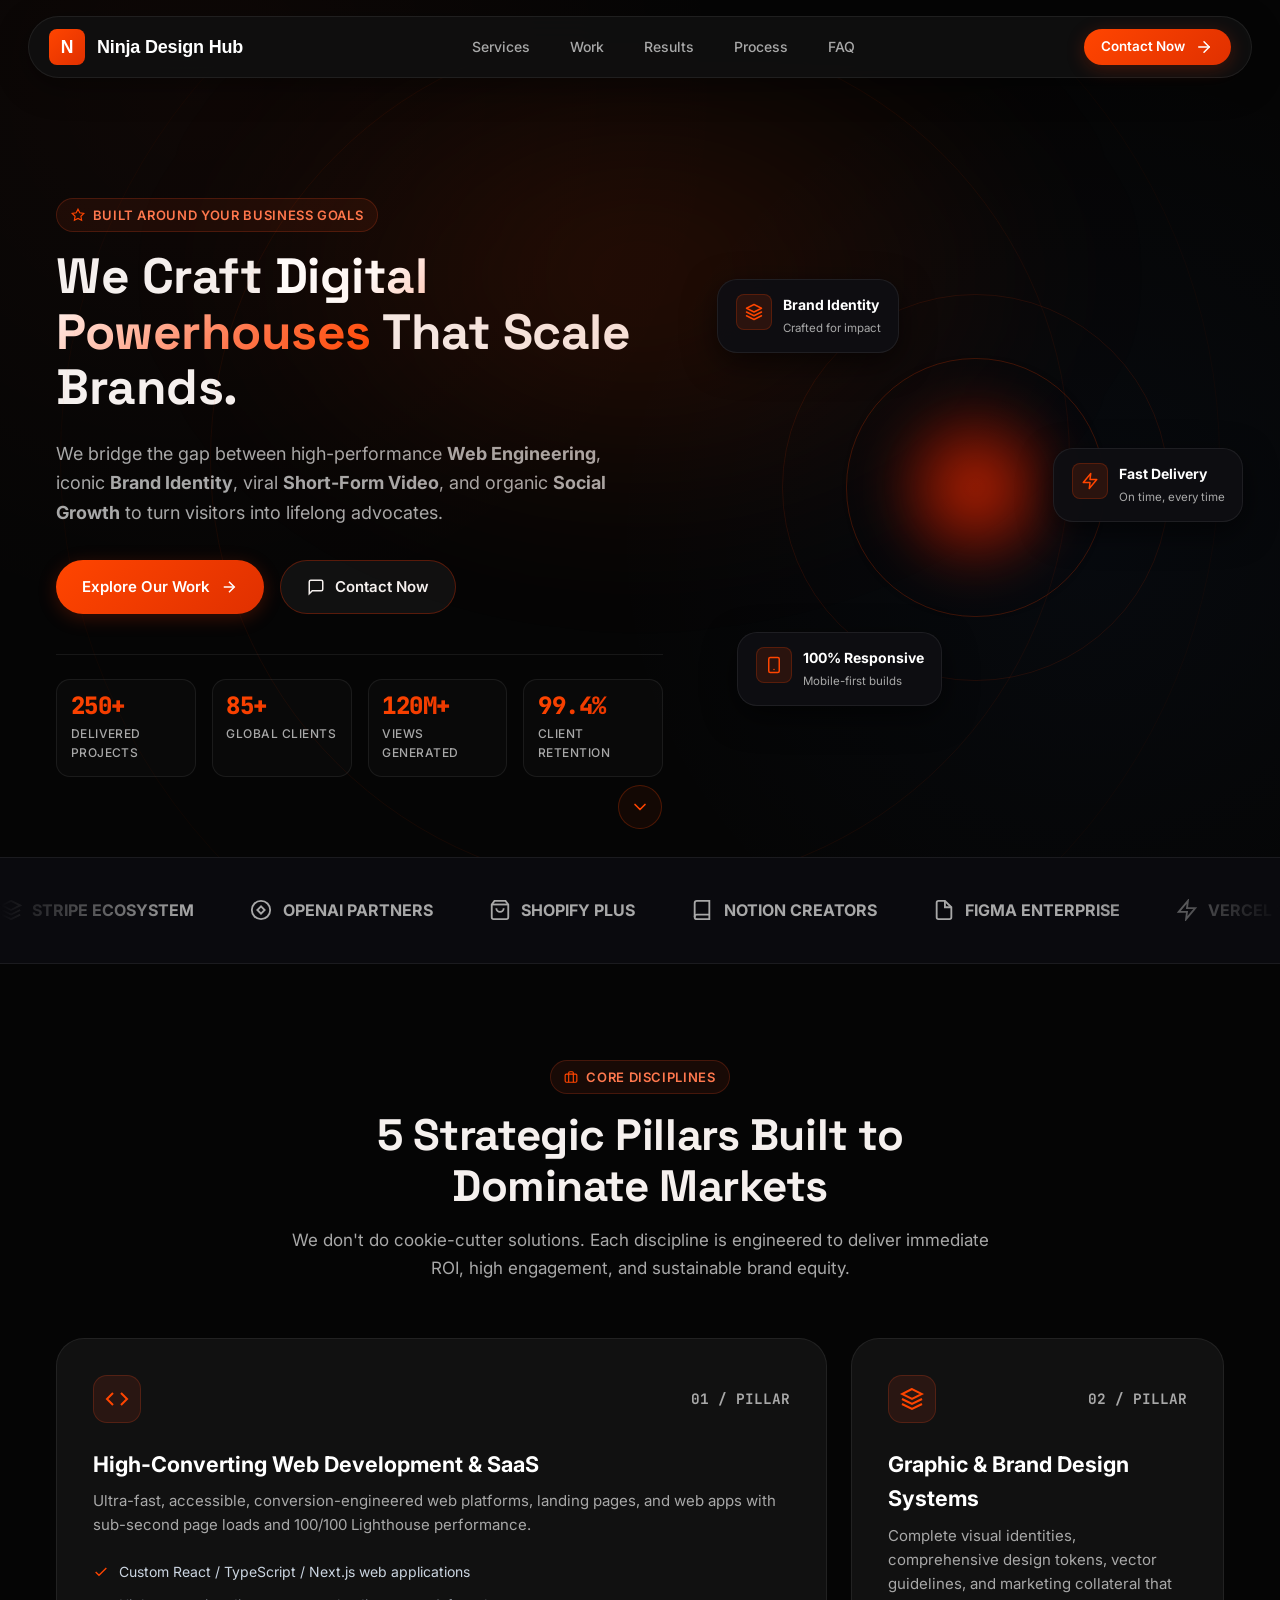
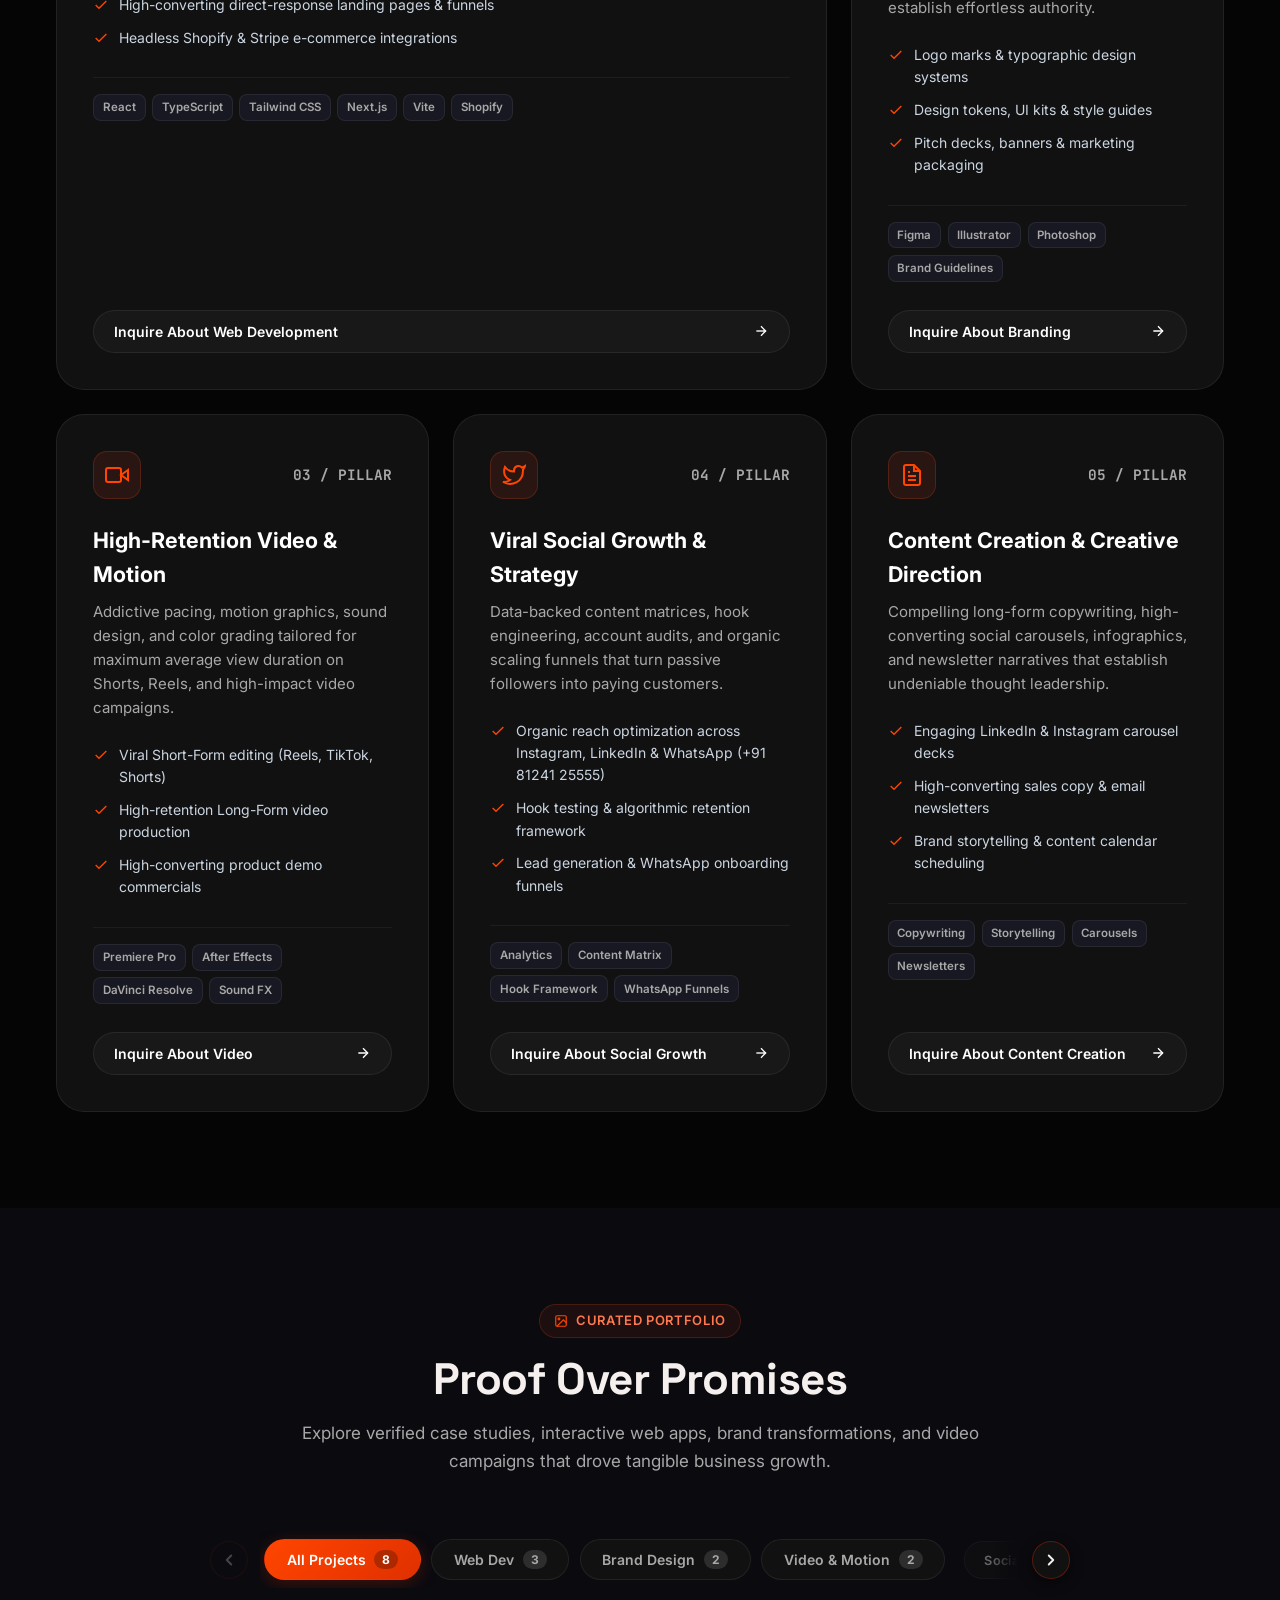
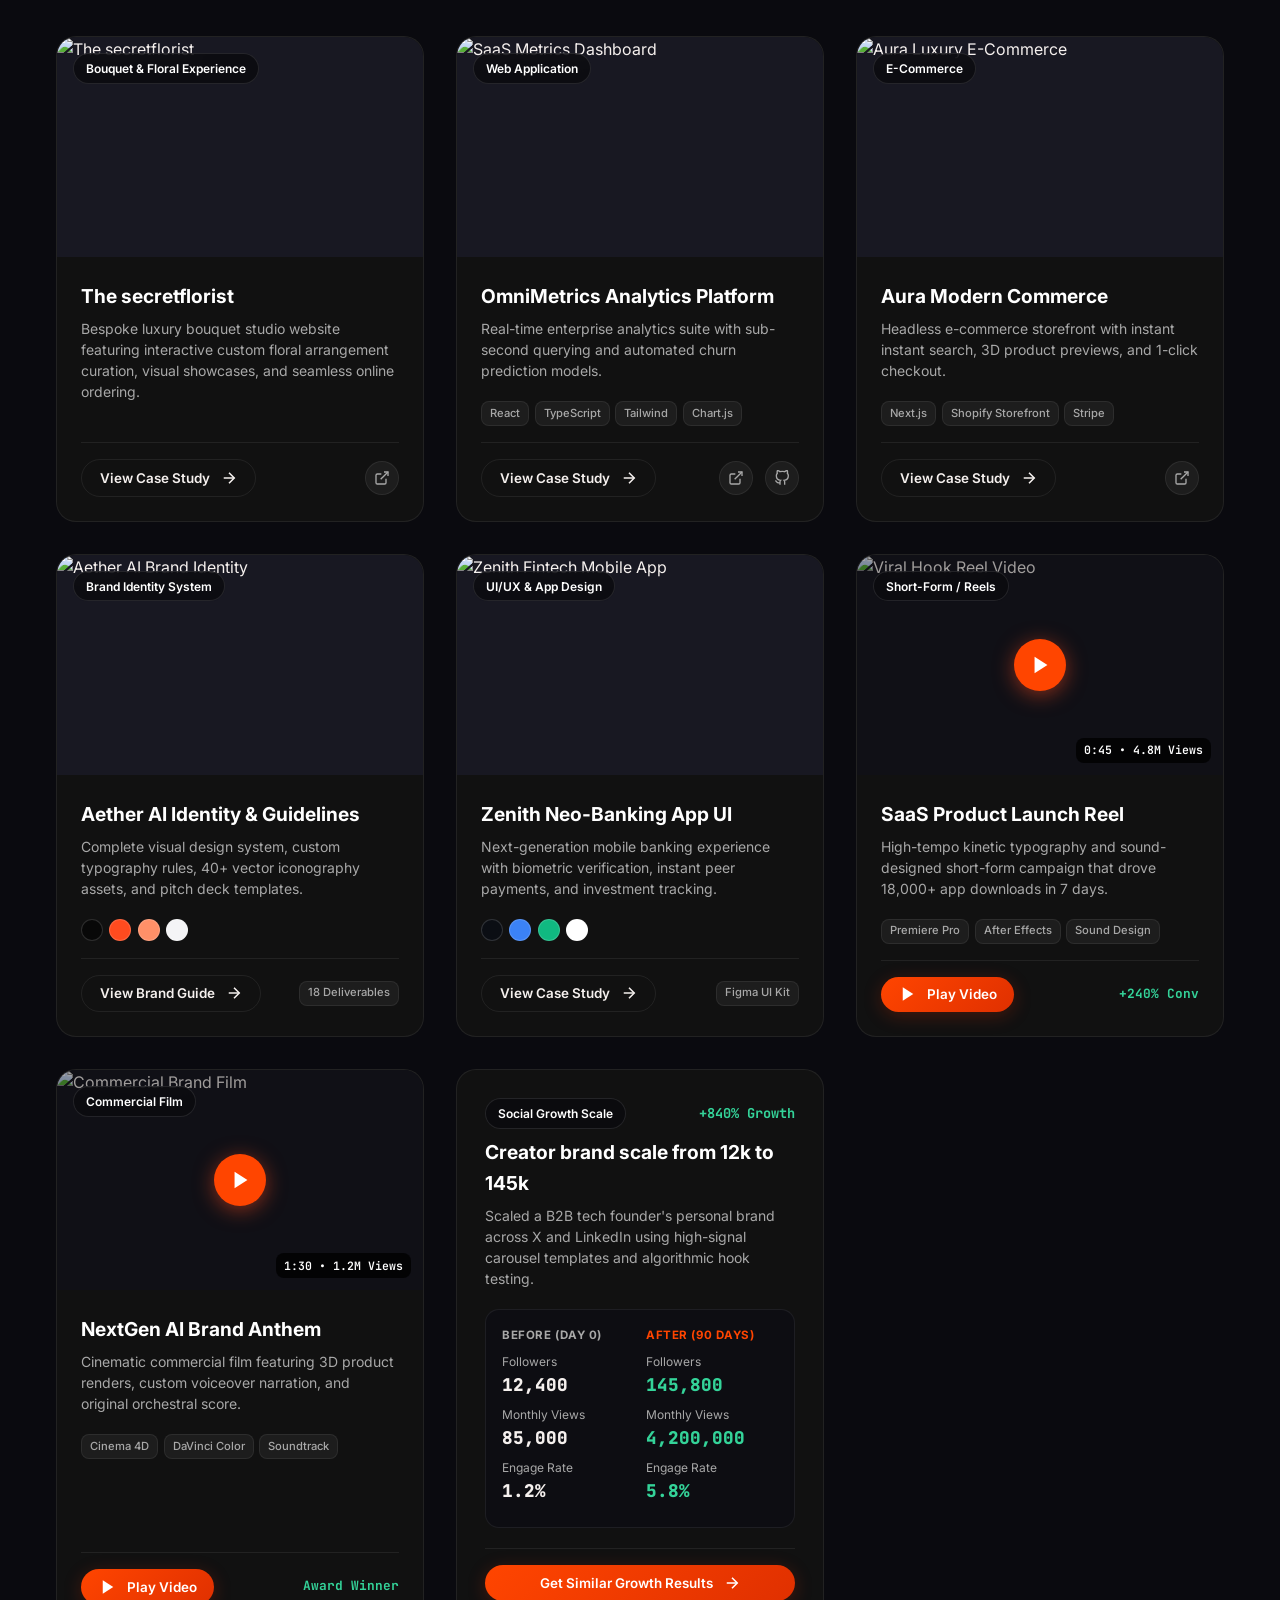
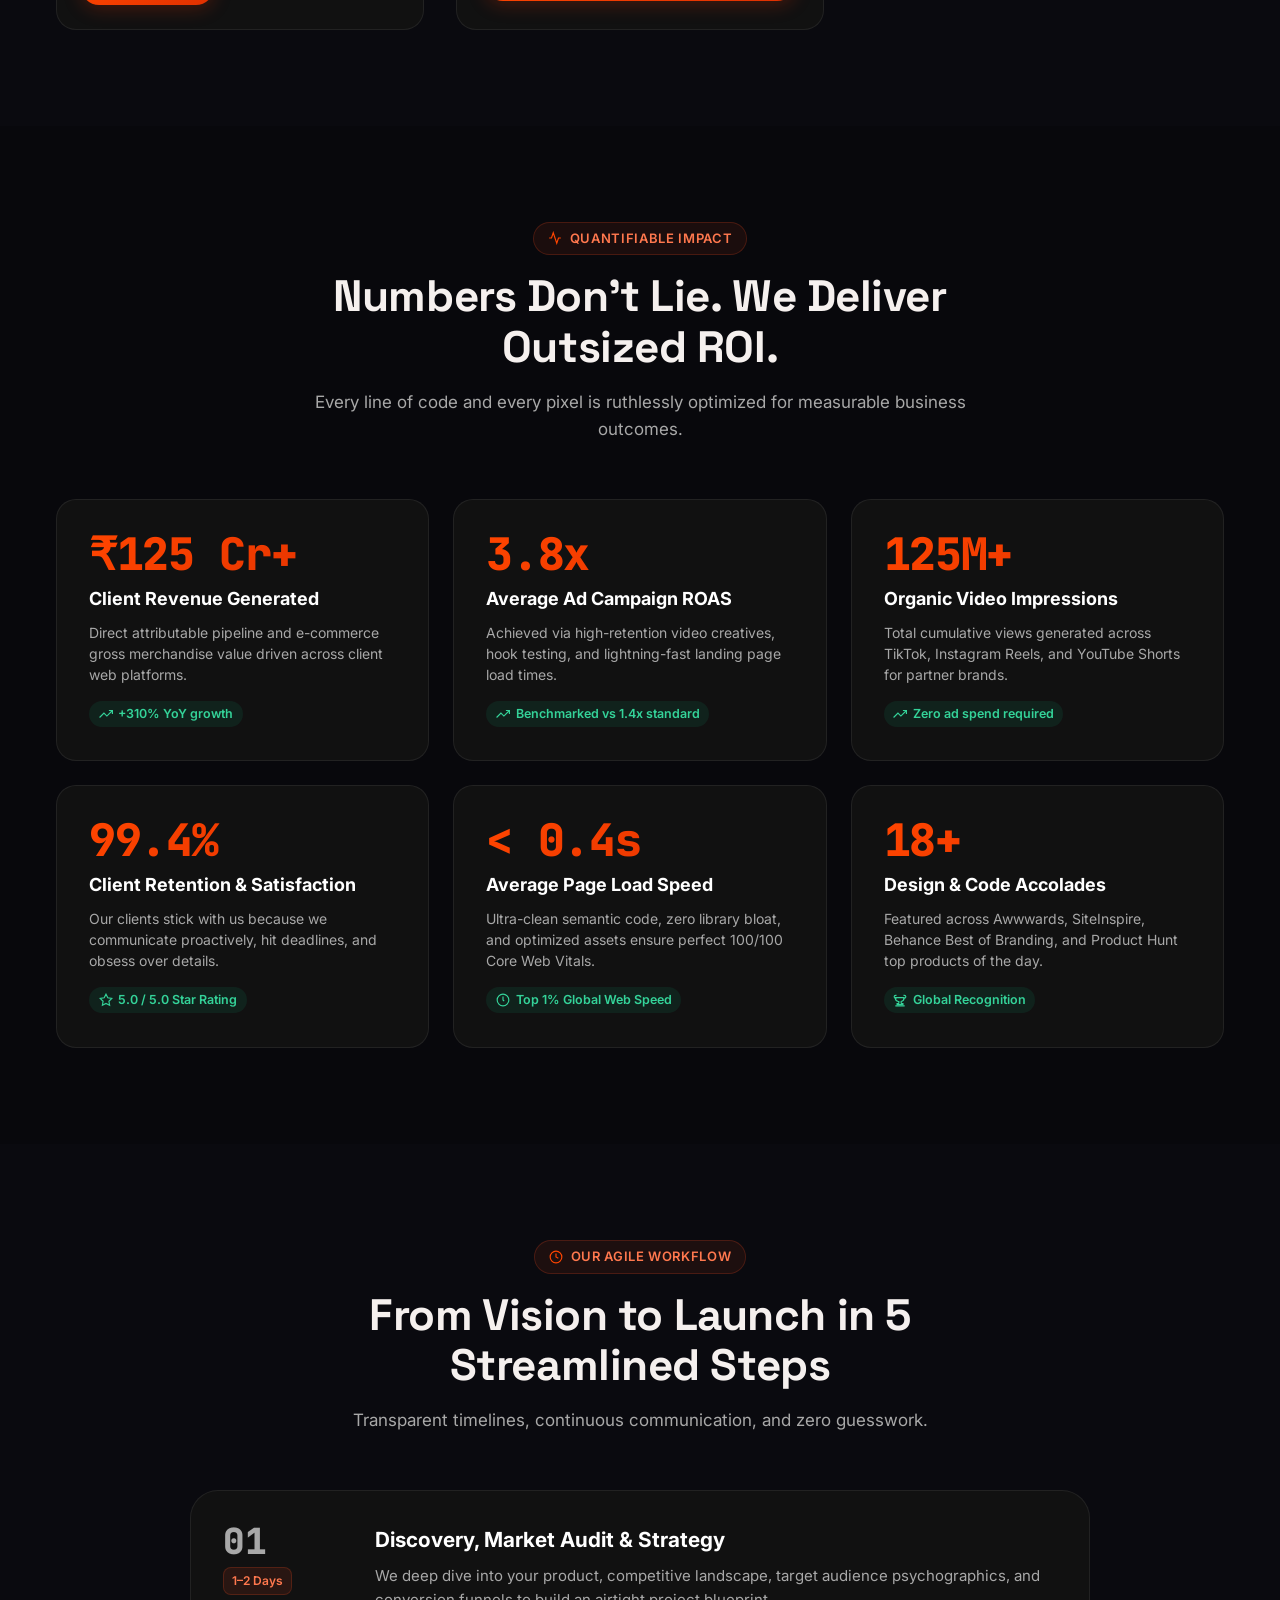
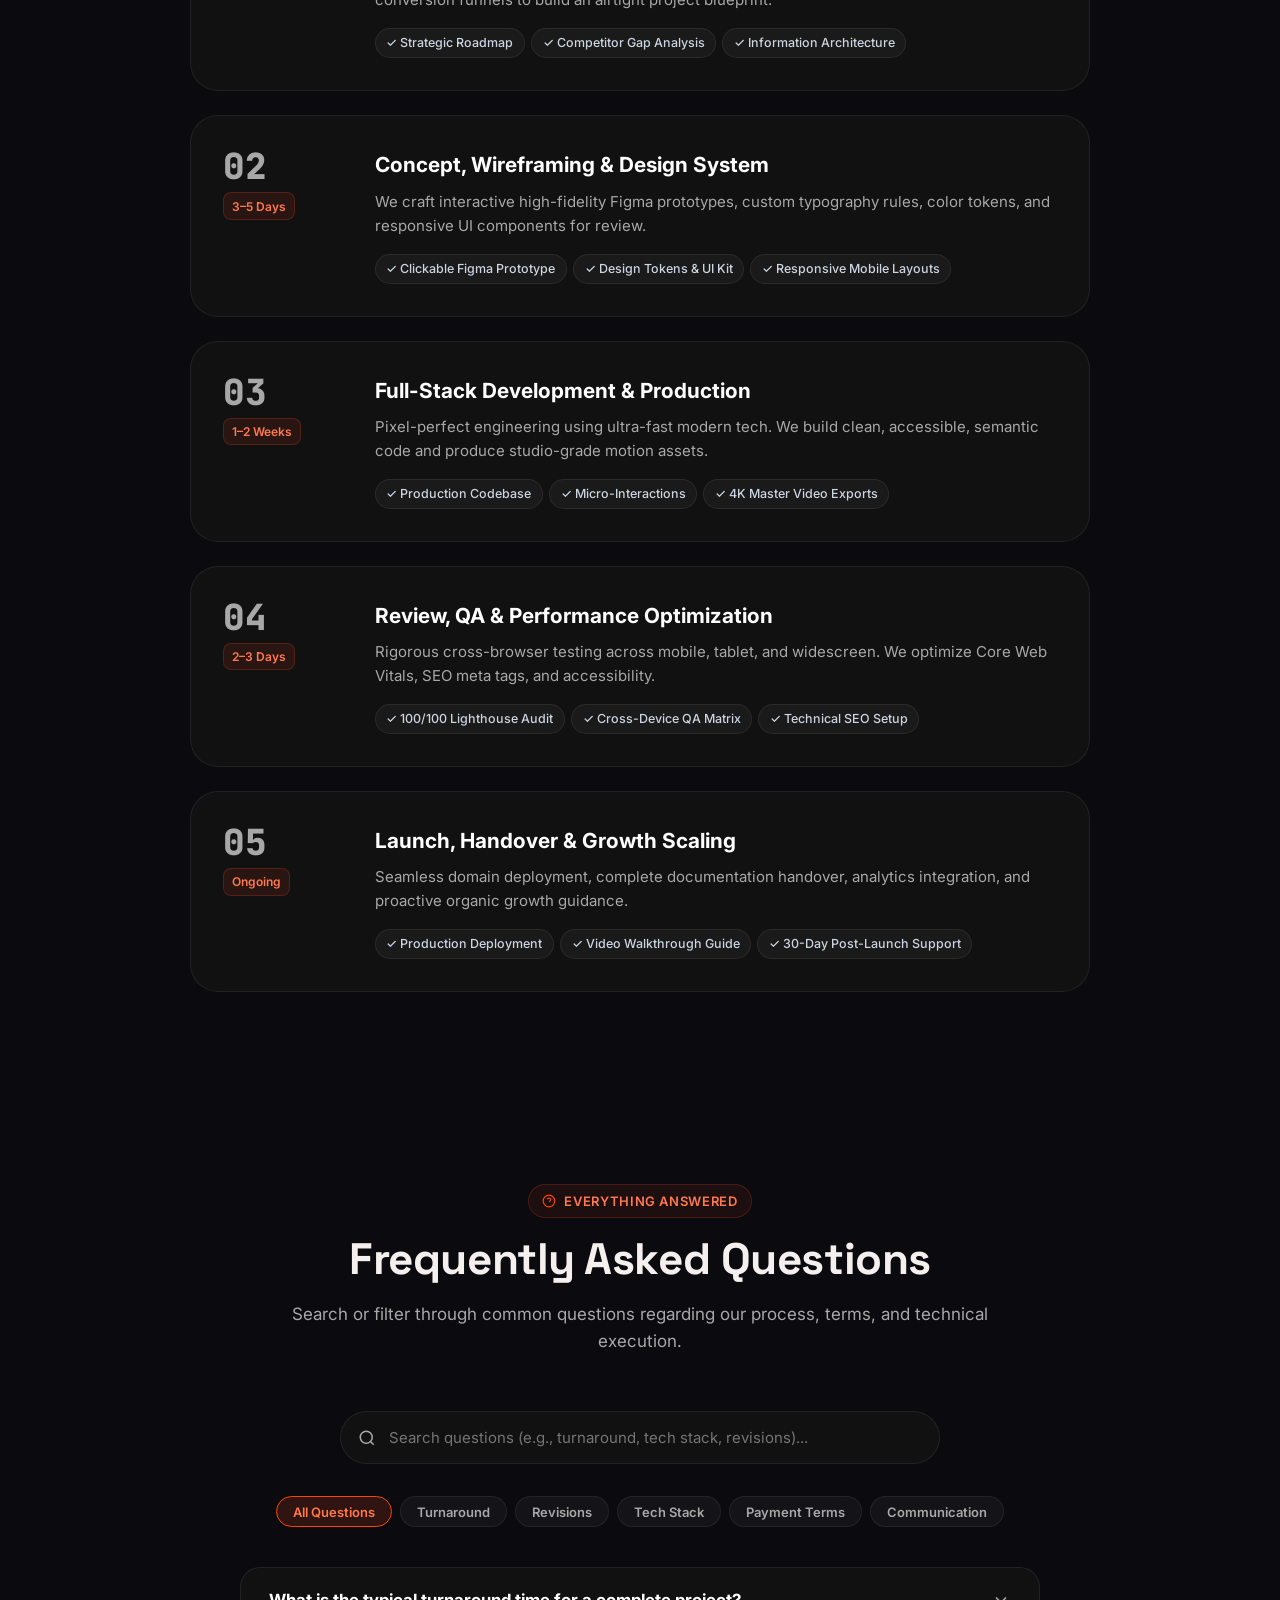
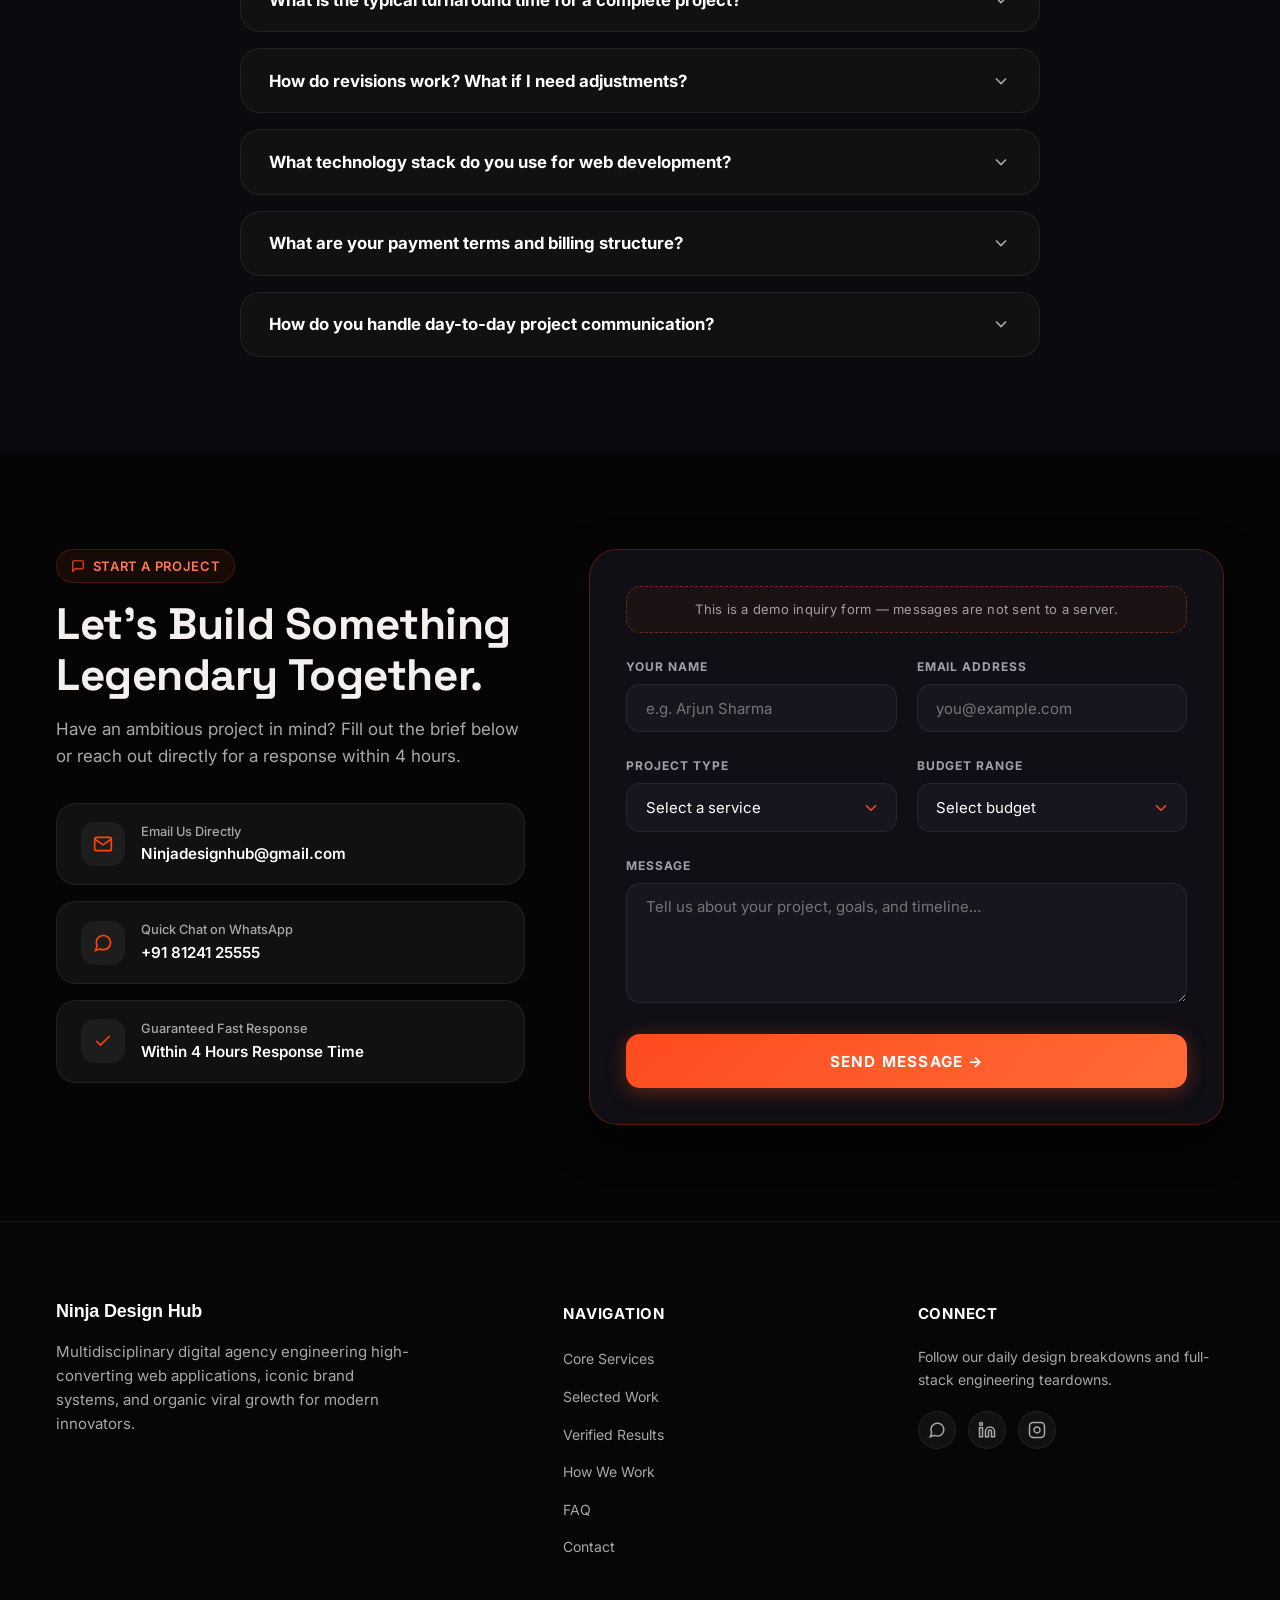
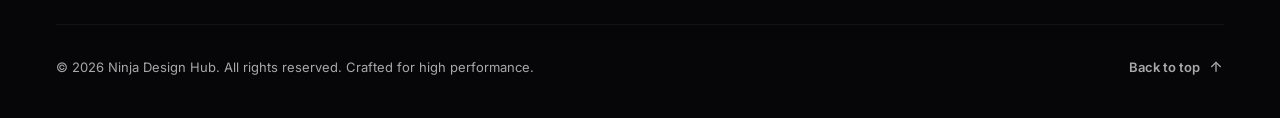
==== index.html @ 664527bc "Update mobile navbar, responsive portfolio filter carousel, and hide orbital hero on mobile" ====
<!DOCTYPE html>
<html lang="en">
<head>
  <meta charset="UTF-8" />
  <meta name="viewport" content="width=device-width, initial-scale=1.0" />
  
  <!-- Primary Meta Tags -->
  <title>Ninja Design Hub | Elite Web Development, Brand Systems &amp; Social Growth Agency</title>
  <meta name="title" content="Ninja Design Hub | Elite Web Development, Brand Systems &amp; Social Growth Agency" />
  <meta name="description" content="High-converting web development, brand identity systems, high-retention video editing, and viral social growth for high-growth startups and visionary creators." />
  <meta name="keywords" content="web development, UI/UX design, branding, video editing, social media growth, freelance agency, Ninja Design Hub" />
  <meta name="author" content="Ninja Design Hub" />
  <meta name="theme-color" content="#080808" />

  <!-- Open Graph / Facebook -->
  <meta property="og:type" content="website" />
  <meta property="og:url" content="https://ninjadesignhub.com/" />
  <meta property="og:title" content="Ninja Design Hub | Elite Web Development, Brand Systems &amp; Social Growth" />
  <meta property="og:description" content="We engineer bespoke digital experiences, iconic brand identities, and viral content machines that scale revenue." />
  <meta property="og:image" content="assets/NDH.jpeg" />

  <!-- Twitter -->
  <meta property="twitter:card" content="summary_large_image" />
  <meta property="twitter:title" content="Ninja Design Hub | Elite Web Development &amp; Creative Agency" />
  <meta property="twitter:description" content="High-performance web apps, brand systems, and organic social scale." />
  <meta property="twitter:image" content="assets/NDH.jpeg" />

  <!-- Preconnect & Google Fonts -->
  <link rel="preconnect" href="https://fonts.googleapis.com" />
  <link rel="preconnect" href="https://fonts.gstatic.com" crossorigin />
  <link href="https://fonts.googleapis.com/css2?family=Inter:wght@300;400;500;600;700;800&family=JetBrains+Mono:wght@400;500;600;700&family=Space+Grotesk:wght@400;500;600;700&display=swap" rel="stylesheet" />
  <link href="https://fonts.cdnfonts.com/css/proxima-nova" rel="stylesheet" />

  <!-- Stylesheet -->
  <link rel="stylesheet" href="styles.css" />

  <!-- JSON-LD Structured Data -->
  <script type="application/ld+json">
  {
    "@context": "https://schema.org",
    "@type": "ProfessionalService",
    "name": "Ninja Design Hub",
    "image": "assets/NDH.jpeg",
    "description": "Multidisciplinary digital agency specializing in high-performance web development, brand identity, video production, and social media growth.",
    "founder": {
      "@type": "Person",
      "name": "Ninja Design Hub Team"
    },
    "serviceType": [
      "Web Development",
      "Graphic & Brand Design",
      "Content Creation",
      "Video Editing",
      "Social Media Management"
    ],
    "priceRange": "₹₹₹"
  }
  </script>
</head>
<body>

  <!-- Brand Preloader -->
  <div class="loader" id="loader" aria-hidden="true">
    <div class="loader-inner">
      <div class="loader-logo">
        <span class="loader-n">N</span><span class="loader-rest">inja Design Hub</span>
      </div>
      <div class="loader-bar">
        <div class="loader-fill"></div>
      </div>
    </div>
  </div>

  <!-- Scroll Progress Indicator -->
  <div id="scroll-progress-wrap" aria-hidden="true">
    <div id="scroll-progress"></div>
  </div>

  <!-- SKIP TO CONTENT -->
  <a href="#main-content" class="sr-only">Skip to main content</a>

  <!-- =========================================================================
       1. FLOATING / STICKY NAVBAR
       ========================================================================= -->
  <header class="site-header" id="site-header">
    <div class="navbar-inner">
      <a href="#home" class="brand-logo" aria-label="Ninja Design Hub Home">
        <img src="assets/logo-sm.png" alt="Ninja Design Hub" onerror="this.style.display='none'; this.nextElementSibling.style.display='flex';" />
        <div class="brand-logo-fallback" style="display:none;">N</div>
        <span>Ninja Design Hub</span>
      </a>

      <!-- Navigation Links -->
      <nav class="nav-links" aria-label="Primary Navigation">
        <a href="#services" class="nav-link">Services</a>
        <a href="#work" class="nav-link">Work</a>
        <a href="#proof" class="nav-link">Results</a>
        <a href="#process" class="nav-link">Process</a>
        <a href="#faq" class="nav-link">FAQ</a>
      </nav>

      <!-- CTA & Status -->
      <div class="nav-actions">

        <a href="#contact" class="btn btn-primary btn-sm">
          <span>Contact Now</span>
          <svg viewBox="0 0 24 24" fill="none" stroke="currentColor" stroke-width="2" stroke-linecap="round" stroke-linejoin="round"><line x1="5" y1="12" x2="19" y2="12"></line><polyline points="12 5 19 12 12 19"></polyline></svg>
        </a>
        <button class="menu-toggle-btn" id="menu-toggle-btn" aria-label="Toggle Navigation Menu">
          <svg viewBox="0 0 24 24" width="22" height="22" fill="none" stroke="currentColor" stroke-width="2" stroke-linecap="round" stroke-linejoin="round"><line x1="3" y1="12" x2="21" y2="12"></line><line x1="3" y1="6" x2="21" y2="6"></line><line x1="3" y1="18" x2="21" y2="18"></line></svg>
        </button>
      </div>
    </div>
  </header>

  <!-- Mobile Drawer -->
  <div class="mobile-drawer-backdrop" id="mobile-backdrop"></div>
  <div class="mobile-drawer" id="mobile-drawer" aria-label="Mobile Menu">
    <div>
      <div class="mobile-drawer-header">
        <div class="brand-logo">
          <img src="assets/logo-sm.png" alt="Ninja Design Hub" width="32" height="32" onerror="this.style.display='none';" />
          <span>Ninja Design Hub</span>
        </div>
        <button class="modal-close-btn" id="mobile-close-btn" aria-label="Close menu">✕</button>
      </div>
      <div class="mobile-nav-links">
        <a href="#services" class="mobile-nav-link"><span>01. Services</span> <svg viewBox="0 0 24 24" width="16" height="16" fill="none" stroke="currentColor" stroke-width="2"><polyline points="9 18 15 12 9 6"></polyline></svg></a>
        <a href="#work" class="mobile-nav-link"><span>02. Portfolio Work</span> <svg viewBox="0 0 24 24" width="16" height="16" fill="none" stroke="currentColor" stroke-width="2"><polyline points="9 18 15 12 9 6"></polyline></svg></a>
        <a href="#proof" class="mobile-nav-link"><span>03. Proven Results</span> <svg viewBox="0 0 24 24" width="16" height="16" fill="none" stroke="currentColor" stroke-width="2"><polyline points="9 18 15 12 9 6"></polyline></svg></a>
        <a href="#process" class="mobile-nav-link"><span>04. How We Work</span> <svg viewBox="0 0 24 24" width="16" height="16" fill="none" stroke="currentColor" stroke-width="2"><polyline points="9 18 15 12 9 6"></polyline></svg></a>
        <a href="#faq" class="mobile-nav-link"><span>05. FAQ</span> <svg viewBox="0 0 24 24" width="16" height="16" fill="none" stroke="currentColor" stroke-width="2"><polyline points="9 18 15 12 9 6"></polyline></svg></a>
        <a href="#contact" class="mobile-nav-link"><span>06. Contact Us</span> <svg viewBox="0 0 24 24" width="16" height="16" fill="none" stroke="currentColor" stroke-width="2"><polyline points="9 18 15 12 9 6"></polyline></svg></a>
      </div>
    </div>
    <div style="padding-top: 2rem;">
      <a href="#contact" class="btn btn-primary" style="width:100%;">
        <span>Contact Now</span>
        <svg viewBox="0 0 24 24" fill="none" stroke="currentColor" stroke-width="2"><line x1="5" y1="12" x2="19" y2="12"></line><polyline points="12 5 19 12 12 19"></polyline></svg>
      </a>
    </div>
  </div>

  <main id="main-content">
    <!-- =========================================================================
         2. HERO SECTION
         ========================================================================= -->
    <section class="hero-section" id="home">
      <!-- Background radial glow -->
      <div class="hero-glow" aria-hidden="true"></div>
      <!-- Decorative depth rings -->
      <div class="hero-ring r1" aria-hidden="true"></div>
      <div class="hero-ring r2" aria-hidden="true"></div>
      <div class="container">
        <div class="hero-grid">
          <div class="hero-content">
            <div class="section-tag">
              <svg viewBox="0 0 24 24" fill="none" stroke="currentColor" stroke-width="2"><polygon points="12 2 15.09 8.26 22 9.27 17 14.14 18.18 21.02 12 17.77 5.82 21.02 7 14.14 2 9.27 8.91 8.26 12 2"></polygon></svg>
              <span>Built Around Your Business Goals</span>
            </div>
            
            <h1 class="hero-title">
              We Craft <span class="text-gradient-hero">Digital Powerhouses</span> That Scale Brands.
            </h1>

            <p class="hero-desc">
              We bridge the gap between high-performance <strong>Web Engineering</strong>, iconic <strong>Brand Identity</strong>, viral <strong>Short-Form Video</strong>, and organic <strong>Social Growth</strong> to turn visitors into lifelong advocates.
            </p>

            <div class="hero-ctas">
              <a href="#work" class="btn btn-primary">
                <span>Explore Our Work</span>
                <svg viewBox="0 0 24 24" fill="none" stroke="currentColor" stroke-width="2"><line x1="5" y1="12" x2="19" y2="12"></line><polyline points="12 5 19 12 12 19"></polyline></svg>
              </a>
              <a href="#contact" class="btn btn-secondary">
                <svg viewBox="0 0 24 24" fill="none" stroke="currentColor" stroke-width="2"><path d="M21 15a2 2 0 0 1-2 2H7l-4 4V5a2 2 0 0 1 2-2h14a2 2 0 0 1 2 2z"></path></svg>
                <span>Contact Now</span>
              </a>
            </div>

            <!-- 4 Quantifiable Stats Badges -->
            <div class="hero-stats-grid">
              <div class="hero-stat-card">
                <div class="stat-number text-gradient mono">250+</div>
                <div class="stat-label">Delivered Projects</div>
              </div>
              <div class="hero-stat-card">
                <div class="stat-number text-gradient mono">85+</div>
                <div class="stat-label">Global Clients</div>
              </div>
              <div class="hero-stat-card">
                <div class="stat-number text-gradient mono">120M+</div>
                <div class="stat-label">Views Generated</div>
              </div>
              <div class="hero-stat-card">
                <div class="stat-number text-gradient mono">99.4%</div>
                <div class="stat-label">Client Retention</div>
              </div>
            </div>
          </div>

          <!-- Hero Orbital Visual — .hero-orbital-scene provides perspective for 3D cursor tilt -->
          <div class="hero-orbital-scene">
            <div class="hero-orbital" aria-label="Our core strengths">
              <!-- Central glow orb -->
              <div class="orbital-glow" aria-hidden="true"></div>
              <!-- Concentric depth rings -->
              <div class="orbital-ring or1" aria-hidden="true"></div>
              <div class="orbital-ring or2" aria-hidden="true"></div>

              <!-- Feature cards positioned around the rings -->
              <div class="orbit-card oc-brand reveal" aria-hidden="true">
                <div class="oc-icon">
                  <svg viewBox="0 0 24 24" stroke-width="2" stroke-linecap="round" stroke-linejoin="round"><path d="M12 2L2 7l10 5 10-5-10-5z"/><path d="M2 17l10 5 10-5"/><path d="M2 12l10 5 10-5"/></svg>
                </div>
                <div class="oc-text">
                  <span class="oc-title">Brand Identity</span>
                  <span class="oc-sub">Crafted for impact</span>
                </div>
              </div>

              <div class="orbit-card oc-delivery reveal" aria-hidden="true">
                <div class="oc-icon">
                  <svg viewBox="0 0 24 24" stroke-width="2" stroke-linecap="round" stroke-linejoin="round"><polygon points="13 2 3 14 12 14 11 22 21 10 12 10 13 2"/></svg>
                </div>
                <div class="oc-text">
                  <span class="oc-title">Fast Delivery</span>
                  <span class="oc-sub">On time, every time</span>
                </div>
              </div>

              <div class="orbit-card oc-responsive reveal" aria-hidden="true">
                <div class="oc-icon">
                  <svg viewBox="0 0 24 24" stroke-width="2" stroke-linecap="round" stroke-linejoin="round"><rect x="5" y="2" width="14" height="20" rx="2" ry="2"/><line x1="12" y1="18" x2="12.01" y2="18"/></svg>
                </div>
                <div class="oc-text">
                  <span class="oc-title">100% Responsive</span>
                  <span class="oc-sub">Mobile-first builds</span>
                </div>
              </div>
            </div><!-- /.hero-orbital -->
          </div><!-- /.hero-orbital-scene -->


        </div><!-- /.hero-grid -->
      </div><!-- /.container -->



      <!-- Smooth scroll cue -->
      <a href="#services" class="scroll-cue" aria-label="Scroll to services">
        <svg viewBox="0 0 24 24" fill="none" stroke="currentColor" stroke-width="2" stroke-linecap="round" stroke-linejoin="round"><polyline points="6 9 12 15 18 9"></polyline></svg>
      </a>
    </section>

    <!-- =========================================================================
         3. TRUST & SOCIAL PROOF MARQUEE
         ========================================================================= -->
    <section class="trust-section" aria-label="Trusted by industry leaders">
      <div class="marquee-container">
        <div class="marquee-track">
          <div class="marquee-item">
            <svg viewBox="0 0 24 24" fill="none" stroke="currentColor" stroke-width="2"><path d="M12 2L2 7l10 5 10-5-10-5z"></path><path d="M2 17l10 5 10-5"></path><path d="M2 12l10 5 10-5"></path></svg>
            <span>STRIPE ECOSYSTEM</span>
          </div>
          <div class="marquee-item">
            <svg viewBox="0 0 24 24" fill="none" stroke="currentColor" stroke-width="2"><circle cx="12" cy="12" r="10"></circle><polygon points="12 8 8 12 12 16 16 12 12 8"></polygon></svg>
            <span>OPENAI PARTNERS</span>
          </div>
          <div class="marquee-item">
            <svg viewBox="0 0 24 24" fill="none" stroke="currentColor" stroke-width="2"><path d="M6 2L3 6v14a2 2 0 0 0 2 2h14a2 2 0 0 0 2-2V6l-3-4z"></path><line x1="3" y1="6" x2="21" y2="6"></line><path d="M16 10a4 4 0 0 1-8 0"></path></svg>
            <span>SHOPIFY PLUS</span>
          </div>
          <div class="marquee-item">
            <svg viewBox="0 0 24 24" fill="none" stroke="currentColor" stroke-width="2"><path d="M4 19.5A2.5 2.5 0 0 1 6.5 17H20"></path><path d="M6.5 2H20v20H6.5A2.5 2.5 0 0 1 4 19.5v-15A2.5 2.5 0 0 1 6.5 2z"></path></svg>
            <span>NOTION CREATORS</span>
          </div>
          <div class="marquee-item">
            <svg viewBox="0 0 24 24" fill="none" stroke="currentColor" stroke-width="2"><path d="M13 2H6a2 2 0 0 0-2 2v16a2 2 0 0 0 2 2h12a2 2 0 0 0 2-2V9z"></path><polyline points="13 2 13 9 20 9"></polyline></svg>
            <span>FIGMA ENTERPRISE</span>
          </div>
          <div class="marquee-item">
            <svg viewBox="0 0 24 24" fill="none" stroke="currentColor" stroke-width="2"><polygon points="13 2 3 14 12 14 11 22 21 10 12 10 13 2"></polygon></svg>
            <span>VERCEL VENTURES</span>
          </div>
          <div class="marquee-item">
            <svg viewBox="0 0 24 24" fill="none" stroke="currentColor" stroke-width="2"><rect x="2" y="3" width="20" height="14" rx="2" ry="2"></rect><line x1="8" y1="21" x2="16" y2="21"></line><line x1="12" y1="17" x2="12" y2="21"></line></svg>
            <span>WEBFLOW EXPERTS</span>
          </div>
          <!-- Duplicate for infinite seamless scroll -->
          <div class="marquee-item">
            <svg viewBox="0 0 24 24" fill="none" stroke="currentColor" stroke-width="2"><path d="M12 2L2 7l10 5 10-5-10-5z"></path><path d="M2 17l10 5 10-5"></path><path d="M2 12l10 5 10-5"></path></svg>
            <span>STRIPE ECOSYSTEM</span>
          </div>
          <div class="marquee-item">
            <svg viewBox="0 0 24 24" fill="none" stroke="currentColor" stroke-width="2"><circle cx="12" cy="12" r="10"></circle><polygon points="12 8 8 12 12 16 16 12 12 8"></polygon></svg>
            <span>OPENAI PARTNERS</span>
          </div>
          <div class="marquee-item">
            <svg viewBox="0 0 24 24" fill="none" stroke="currentColor" stroke-width="2"><path d="M6 2L3 6v14a2 2 0 0 0 2 2h14a2 2 0 0 0 2-2V6l-3-4z"></path><line x1="3" y1="6" x2="21" y2="6"></line><path d="M16 10a4 4 0 0 1-8 0"></path></svg>
            <span>SHOPIFY PLUS</span>
          </div>
          <div class="marquee-item">
            <svg viewBox="0 0 24 24" fill="none" stroke="currentColor" stroke-width="2"><path d="M4 19.5A2.5 2.5 0 0 1 6.5 17H20"></path><path d="M6.5 2H20v20H6.5A2.5 2.5 0 0 1 4 19.5v-15A2.5 2.5 0 0 1 6.5 2z"></path></svg>
            <span>NOTION CREATORS</span>
          </div>
        </div>
      </div>
    </section>

    <!-- =========================================================================
         4. INTERACTIVE 5-PILLAR SERVICES MATRIX
         ========================================================================= -->
    <section class="services-section" id="services">
      <div class="container">
        <div class="section-header">
          <div class="section-tag">
            <svg viewBox="0 0 24 24" fill="none" stroke="currentColor" stroke-width="2"><rect x="2" y="7" width="20" height="14" rx="2" ry="2"></rect><path d="M16 21V5a2 2 0 0 0-2-2h-4a2 2 0 0 0-2 2v16"></path></svg>
            <span>Core Disciplines</span>
          </div>
          <h2 class="section-title">5 Strategic Pillars Built to Dominate Markets</h2>
          <p class="section-desc">We don't do cookie-cutter solutions. Each discipline is engineered to deliver immediate ROI, high engagement, and sustainable brand equity.</p>
        </div>

        <div class="services-grid">
          <!-- Pillar 1: Web Development -->
          <div class="service-card service-card-featured">
            <div>
              <div class="service-card-top">
                <div class="service-icon-box">
                  <svg viewBox="0 0 24 24" width="24" height="24" fill="none" stroke="currentColor" stroke-width="2"><polyline points="16 18 22 12 16 6"></polyline><polyline points="8 6 2 12 8 18"></polyline></svg>
                </div>
                <div class="service-number">01 / PILLAR</div>
              </div>
              <h3 class="service-title">High-Converting Web Development &amp; SaaS</h3>
              <p class="service-desc">Ultra-fast, accessible, conversion-engineered web platforms, landing pages, and web apps with sub-second page loads and 100/100 Lighthouse performance.</p>
              <ul class="service-features-list">
                <li class="service-feature-item">
                  <svg viewBox="0 0 24 24" fill="none" stroke="currentColor" stroke-width="2"><polyline points="20 6 9 17 4 12"></polyline></svg>
                  <span>Custom React / TypeScript / Next.js web applications</span>
                </li>
                <li class="service-feature-item">
                  <svg viewBox="0 0 24 24" fill="none" stroke="currentColor" stroke-width="2"><polyline points="20 6 9 17 4 12"></polyline></svg>
                  <span>High-converting direct-response landing pages &amp; funnels</span>
                </li>
                <li class="service-feature-item">
                  <svg viewBox="0 0 24 24" fill="none" stroke="currentColor" stroke-width="2"><polyline points="20 6 9 17 4 12"></polyline></svg>
                  <span>Headless Shopify &amp; Stripe e-commerce integrations</span>
                </li>
              </ul>
              <div class="service-tools">
                <span class="service-tool-badge">React</span>
                <span class="service-tool-badge">TypeScript</span>
                <span class="service-tool-badge">Tailwind CSS</span>
                <span class="service-tool-badge">Next.js</span>
                <span class="service-tool-badge">Vite</span>
                <span class="service-tool-badge">Shopify</span>
              </div>
            </div>
            <button class="service-action-btn select-service-inquiry" data-service="web-dev" type="button">
              <span>Inquire About Web Development</span>
              <svg viewBox="0 0 24 24" fill="none" stroke="currentColor" stroke-width="2"><line x1="5" y1="12" x2="19" y2="12"></line><polyline points="12 5 19 12 12 19"></polyline></svg>
            </button>
          </div>

          <!-- Pillar 2: Brand & Graphic Design -->
          <div class="service-card">
            <div>
              <div class="service-card-top">
                <div class="service-icon-box">
                  <svg viewBox="0 0 24 24" width="24" height="24" fill="none" stroke="currentColor" stroke-width="2"><polygon points="12 2 2 7 12 12 22 7 12 2"></polygon><polyline points="2 17 12 22 22 17"></polyline><polyline points="2 12 12 17 22 12"></polyline></svg>
                </div>
                <div class="service-number">02 / PILLAR</div>
              </div>
              <h3 class="service-title">Graphic &amp; Brand Design Systems</h3>
              <p class="service-desc">Complete visual identities, comprehensive design tokens, vector guidelines, and marketing collateral that establish effortless authority.</p>
              <ul class="service-features-list">
                <li class="service-feature-item">
                  <svg viewBox="0 0 24 24" fill="none" stroke="currentColor" stroke-width="2"><polyline points="20 6 9 17 4 12"></polyline></svg>
                  <span>Logo marks &amp; typographic design systems</span>
                </li>
                <li class="service-feature-item">
                  <svg viewBox="0 0 24 24" fill="none" stroke="currentColor" stroke-width="2"><polyline points="20 6 9 17 4 12"></polyline></svg>
                  <span>Design tokens, UI kits &amp; style guides</span>
                </li>
                <li class="service-feature-item">
                  <svg viewBox="0 0 24 24" fill="none" stroke="currentColor" stroke-width="2"><polyline points="20 6 9 17 4 12"></polyline></svg>
                  <span>Pitch decks, banners &amp; marketing packaging</span>
                </li>
              </ul>
              <div class="service-tools">
                <span class="service-tool-badge">Figma</span>
                <span class="service-tool-badge">Illustrator</span>
                <span class="service-tool-badge">Photoshop</span>
                <span class="service-tool-badge">Brand Guidelines</span>
              </div>
            </div>
            <button class="service-action-btn select-service-inquiry" data-service="brand-design" type="button">
              <span>Inquire About Branding</span>
              <svg viewBox="0 0 24 24" fill="none" stroke="currentColor" stroke-width="2"><line x1="5" y1="12" x2="19" y2="12"></line><polyline points="12 5 19 12 12 19"></polyline></svg>
            </button>
          </div>

          <!-- Pillar 3: High-Retention Video Editing -->
          <div class="service-card">
            <div>
              <div class="service-card-top">
                <div class="service-icon-box">
                  <svg viewBox="0 0 24 24" width="24" height="24" fill="none" stroke="currentColor" stroke-width="2"><polygon points="23 7 16 12 23 17 23 7"></polygon><rect x="1" y="5" width="15" height="14" rx="2" ry="2"></rect></svg>
                </div>
                <div class="service-number">03 / PILLAR</div>
              </div>
              <h3 class="service-title">High-Retention Video &amp; Motion</h3>
              <p class="service-desc">Addictive pacing, motion graphics, sound design, and color grading tailored for maximum average view duration on Shorts, Reels, and high-impact video campaigns.</p>
              <ul class="service-features-list">
                <li class="service-feature-item">
                  <svg viewBox="0 0 24 24" fill="none" stroke="currentColor" stroke-width="2"><polyline points="20 6 9 17 4 12"></polyline></svg>
                  <span>Viral Short-Form editing (Reels, TikTok, Shorts)</span>
                </li>
                <li class="service-feature-item">
                  <svg viewBox="0 0 24 24" fill="none" stroke="currentColor" stroke-width="2"><polyline points="20 6 9 17 4 12"></polyline></svg>
                  <span>High-retention Long-Form video production</span>
                </li>
                <li class="service-feature-item">
                  <svg viewBox="0 0 24 24" fill="none" stroke="currentColor" stroke-width="2"><polyline points="20 6 9 17 4 12"></polyline></svg>
                  <span>High-converting product demo commercials</span>
                </li>
              </ul>
              <div class="service-tools">
                <span class="service-tool-badge">Premiere Pro</span>
                <span class="service-tool-badge">After Effects</span>
                <span class="service-tool-badge">DaVinci Resolve</span>
                <span class="service-tool-badge">Sound FX</span>
              </div>
            </div>
            <button class="service-action-btn select-service-inquiry" data-service="video-editing" type="button">
              <span>Inquire About Video</span>
              <svg viewBox="0 0 24 24" fill="none" stroke="currentColor" stroke-width="2"><line x1="5" y1="12" x2="19" y2="12"></line><polyline points="12 5 19 12 12 19"></polyline></svg>
            </button>
          </div>

          <!-- Pillar 4: Social Media Management & Growth -->
          <div class="service-card">
            <div>
              <div class="service-card-top">
                <div class="service-icon-box">
                  <svg viewBox="0 0 24 24" width="24" height="24" fill="none" stroke="currentColor" stroke-width="2"><path d="M23 3a10.9 10.9 0 0 1-3.14 1.53 4.48 4.48 0 0 0-7.86 3v1A10.66 10.66 0 0 1 3 4s-4 9 5 13a11.64 11.64 0 0 1-7 2c9 5 20 0 20-11.5a4.5 4.5 0 0 0-.08-.83A7.72 7.72 0 0 0 23 3z"></path></svg>
                </div>
                <div class="service-number">04 / PILLAR</div>
              </div>
              <h3 class="service-title">Viral Social Growth &amp; Strategy</h3>
              <p class="service-desc">Data-backed content matrices, hook engineering, account audits, and organic scaling funnels that turn passive followers into paying customers.</p>
              <ul class="service-features-list">
                <li class="service-feature-item">
                  <svg viewBox="0 0 24 24" fill="none" stroke="currentColor" stroke-width="2"><polyline points="20 6 9 17 4 12"></polyline></svg>
                  <span>Organic reach optimization across Instagram, LinkedIn &amp; WhatsApp (+91 81241 25555)</span>
                </li>
                <li class="service-feature-item">
                  <svg viewBox="0 0 24 24" fill="none" stroke="currentColor" stroke-width="2"><polyline points="20 6 9 17 4 12"></polyline></svg>
                  <span>Hook testing &amp; algorithmic retention framework</span>
                </li>
                <li class="service-feature-item">
                  <svg viewBox="0 0 24 24" fill="none" stroke="currentColor" stroke-width="2"><polyline points="20 6 9 17 4 12"></polyline></svg>
                  <span>Lead generation &amp; WhatsApp onboarding funnels</span>
                </li>
              </ul>
              <div class="service-tools">
                <span class="service-tool-badge">Analytics</span>
                <span class="service-tool-badge">Content Matrix</span>
                <span class="service-tool-badge">Hook Framework</span>
                <span class="service-tool-badge">WhatsApp Funnels</span>
              </div>
            </div>
            <button class="service-action-btn select-service-inquiry" data-service="social-growth" type="button">
              <span>Inquire About Social Growth</span>
              <svg viewBox="0 0 24 24" fill="none" stroke="currentColor" stroke-width="2"><line x1="5" y1="12" x2="19" y2="12"></line><polyline points="12 5 19 12 12 19"></polyline></svg>
            </button>
          </div>

          <!-- Pillar 5: Content Creation -->
          <div class="service-card">
            <div>
              <div class="service-card-top">
                <div class="service-icon-box">
                  <svg viewBox="0 0 24 24" width="24" height="24" fill="none" stroke="currentColor" stroke-width="2"><path d="M14 2H6a2 2 0 0 0-2 2v16a2 2 0 0 0 2 2h12a2 2 0 0 0 2-2V8z"></path><polyline points="14 2 14 8 20 8"></polyline><line x1="16" y1="13" x2="8" y2="13"></line><line x1="16" y1="17" x2="8" y2="17"></line><polyline points="10 9 9 9 8 9"></polyline></svg>
                </div>
                <div class="service-number">05 / PILLAR</div>
              </div>
              <h3 class="service-title">Content Creation &amp; Creative Direction</h3>
              <p class="service-desc">Compelling long-form copywriting, high-converting social carousels, infographics, and newsletter narratives that establish undeniable thought leadership.</p>
              <ul class="service-features-list">
                <li class="service-feature-item">
                  <svg viewBox="0 0 24 24" fill="none" stroke="currentColor" stroke-width="2"><polyline points="20 6 9 17 4 12"></polyline></svg>
                  <span>Engaging LinkedIn &amp; Instagram carousel decks</span>
                </li>
                <li class="service-feature-item">
                  <svg viewBox="0 0 24 24" fill="none" stroke="currentColor" stroke-width="2"><polyline points="20 6 9 17 4 12"></polyline></svg>
                  <span>High-converting sales copy &amp; email newsletters</span>
                </li>
                <li class="service-feature-item">
                  <svg viewBox="0 0 24 24" fill="none" stroke="currentColor" stroke-width="2"><polyline points="20 6 9 17 4 12"></polyline></svg>
                  <span>Brand storytelling &amp; content calendar scheduling</span>
                </li>
              </ul>
              <div class="service-tools">
                <span class="service-tool-badge">Copywriting</span>
                <span class="service-tool-badge">Storytelling</span>
                <span class="service-tool-badge">Carousels</span>
                <span class="service-tool-badge">Newsletters</span>
              </div>
            </div>
            <button class="service-action-btn select-service-inquiry" data-service="content-creation" type="button">
              <span>Inquire About Content Creation</span>
              <svg viewBox="0 0 24 24" fill="none" stroke="currentColor" stroke-width="2"><line x1="5" y1="12" x2="19" y2="12"></line><polyline points="12 5 19 12 12 19"></polyline></svg>
            </button>
          </div>
        </div>
      </div>
    </section>

    <!-- =========================================================================
         5. MULTI-DISCIPLINE PORTFOLIO GALLERIES
         ========================================================================= -->
    <section class="portfolio-section" id="work">
      <div class="container">
        <div class="section-header">
          <div class="section-tag">
            <svg viewBox="0 0 24 24" fill="none" stroke="currentColor" stroke-width="2"><rect x="3" y="3" width="18" height="18" rx="2" ry="2"></rect><circle cx="8.5" cy="8.5" r="1.5"></circle><polyline points="21 15 16 10 5 21"></polyline></svg>
            <span>Curated Portfolio</span>
          </div>
          <h2 class="section-title">Proof Over Promises</h2>
          <p class="section-desc">Explore verified case studies, interactive web apps, brand transformations, and video campaigns that drove tangible business growth.</p>
        </div>

        <!-- Filter Tabs (Carousel Trailing Style with Arrows & Morph Transition) -->
        <div class="portfolio-filter-carousel-wrapper" id="portfolio-filter-wrapper">
          <button class="filter-carousel-arrow arrow-left" id="filter-scroll-left" aria-label="Scroll filters left" disabled>
            <svg viewBox="0 0 24 24" width="18" height="18" fill="none" stroke="currentColor" stroke-width="2.5" stroke-linecap="round" stroke-linejoin="round"><polyline points="15 18 9 12 15 6"></polyline></svg>
          </button>
          <div class="portfolio-filter-tabs" id="portfolio-tabs" role="tablist" aria-label="Portfolio Categories">
            <button class="filter-btn active" data-filter="all" role="tab" aria-selected="true">All Projects <span class="count-badge">8</span></button>
            <button class="filter-btn" data-filter="web" role="tab" aria-selected="false">Web Dev <span class="count-badge">3</span></button>
            <button class="filter-btn" data-filter="brand" role="tab" aria-selected="false">Brand Design <span class="count-badge">2</span></button>
            <button class="filter-btn" data-filter="video" role="tab" aria-selected="false">Video &amp; Motion <span class="count-badge">2</span></button>
            <button class="filter-btn" data-filter="growth" role="tab" aria-selected="false">Social Growth <span class="count-badge">1</span></button>
          </div>
          <button class="filter-carousel-arrow arrow-right" id="filter-scroll-right" aria-label="Scroll filters right">
            <svg viewBox="0 0 24 24" width="18" height="18" fill="none" stroke="currentColor" stroke-width="2.5" stroke-linecap="round" stroke-linejoin="round"><polyline points="9 18 15 12 9 6"></polyline></svg>
          </button>
        </div>

        <!-- Portfolio Cards Grid -->
        <div class="portfolio-grid" id="portfolio-grid">
          <!-- Project 1: The secretflorist (Bouquet & Floral Experience) -->
          <div class="portfolio-card" data-category="web">
            <div class="portfolio-card-media">
              <img src="assets/project-florist.jpg" alt="The secretflorist" loading="lazy" />
              <span class="card-category-badge">Bouquet &amp; Floral Experience</span>
            </div>
            <div class="portfolio-card-body">
              <div>
                <h3 class="portfolio-card-title">The secretflorist</h3>
                <p class="portfolio-card-desc">Bespoke luxury bouquet studio website featuring interactive custom floral arrangement curation, visual showcases, and seamless online ordering.</p>
              </div>
              <div class="portfolio-card-footer">
                <button class="btn btn-outline btn-sm open-case-study" data-case="secret-florist">
                  <span>View Case Study</span>
                  <svg viewBox="0 0 24 24" fill="none" stroke="currentColor" stroke-width="2"><line x1="5" y1="12" x2="19" y2="12"></line><polyline points="12 5 19 12 12 19"></polyline></svg>
                </button>
                <div class="portfolio-links">
                  <a href="#contact" class="icon-link-btn" title="Live Preview" aria-label="Preview"><svg viewBox="0 0 24 24" fill="none" stroke="currentColor" stroke-width="2"><path d="M18 13v6a2 2 0 0 1-2 2H5a2 2 0 0 1-2-2V8a2 2 0 0 1 2-2h6"></path><polyline points="15 3 21 3 21 9"></polyline><line x1="10" y1="14" x2="21" y2="3"></line></svg></a>
                </div>
              </div>
            </div>
          </div>

          <!-- Web Dev 2: SaaS Analytics -->
          <div class="portfolio-card" data-category="web">
            <div class="portfolio-card-media">
              <img src="assets/project-dashboard.png" alt="SaaS Metrics Dashboard" loading="lazy" />
              <span class="card-category-badge">Web Application</span>
            </div>
            <div class="portfolio-card-body">
              <div>
                <h3 class="portfolio-card-title">OmniMetrics Analytics Platform</h3>
                <p class="portfolio-card-desc">Real-time enterprise analytics suite with sub-second querying and automated churn prediction models.</p>
                <div class="preview-tech-chips" style="margin-bottom: 1rem;">
                  <span class="tech-chip">React</span>
                  <span class="tech-chip">TypeScript</span>
                  <span class="tech-chip">Tailwind</span>
                  <span class="tech-chip">Chart.js</span>
                </div>
              </div>
              <div class="portfolio-card-footer">
                <button class="btn btn-outline btn-sm open-case-study" data-case="omni-metrics">
                  <span>View Case Study</span>
                  <svg viewBox="0 0 24 24" fill="none" stroke="currentColor" stroke-width="2"><line x1="5" y1="12" x2="19" y2="12"></line><polyline points="12 5 19 12 12 19"></polyline></svg>
                </button>
                <div class="portfolio-links">
                  <a href="#contact" class="icon-link-btn" title="Live Demo" aria-label="Demo"><svg viewBox="0 0 24 24" fill="none" stroke="currentColor" stroke-width="2"><path d="M18 13v6a2 2 0 0 1-2 2H5a2 2 0 0 1-2-2V8a2 2 0 0 1 2-2h6"></path><polyline points="15 3 21 3 21 9"></polyline><line x1="10" y1="14" x2="21" y2="3"></line></svg></a>
                  <a href="https://github.com" target="_blank" rel="noopener noreferrer" class="icon-link-btn" title="Source Code" aria-label="GitHub"><svg viewBox="0 0 24 24" fill="none" stroke="currentColor" stroke-width="2"><path d="M9 19c-5 1.5-5-2.5-7-3m14 6v-3.87a3.37 3.37 0 0 0-.94-2.61c3.14-.35 6.44-1.54 6.44-7A5.44 5.44 0 0 0 20 4.77 5.07 5.07 0 0 0 19.91 1S18.73.65 16 2.48a13.38 13.38 0 0 0-7 0C6.27.65 5.09 1 5.09 1A5.07 5.07 0 0 0 5 4.77a5.44 5.44 0 0 0-1.5 3.78c0 5.42 3.3 6.61 6.44 7A3.37 3.37 0 0 0 9 18.13V22"></path></svg></a>
                </div>
              </div>
            </div>
          </div>

          <!-- Web Dev 3: Luxury E-Commerce -->
          <div class="portfolio-card" data-category="web">
            <div class="portfolio-card-media">
              <img src="assets/project-commerce.png" alt="Aura Luxury E-Commerce" loading="lazy" />
              <span class="card-category-badge">E-Commerce</span>
            </div>
            <div class="portfolio-card-body">
              <div>
                <h3 class="portfolio-card-title">Aura Modern Commerce</h3>
                <p class="portfolio-card-desc">Headless e-commerce storefront with instant instant search, 3D product previews, and 1-click checkout.</p>
                <div class="preview-tech-chips" style="margin-bottom: 1rem;">
                  <span class="tech-chip">Next.js</span>
                  <span class="tech-chip">Shopify Storefront</span>
                  <span class="tech-chip">Stripe</span>
                </div>
              </div>
              <div class="portfolio-card-footer">
                <button class="btn btn-outline btn-sm open-case-study" data-case="aura-commerce">
                  <span>View Case Study</span>
                  <svg viewBox="0 0 24 24" fill="none" stroke="currentColor" stroke-width="2"><line x1="5" y1="12" x2="19" y2="12"></line><polyline points="12 5 19 12 12 19"></polyline></svg>
                </button>
                <div class="portfolio-links">
                  <a href="#contact" class="icon-link-btn" title="Live Store" aria-label="Store"><svg viewBox="0 0 24 24" fill="none" stroke="currentColor" stroke-width="2"><path d="M18 13v6a2 2 0 0 1-2 2H5a2 2 0 0 1-2-2V8a2 2 0 0 1 2-2h6"></path><polyline points="15 3 21 3 21 9"></polyline><line x1="10" y1="14" x2="21" y2="3"></line></svg></a>
                </div>
              </div>
            </div>
          </div>

          <!-- Brand Project 1 -->
          <div class="portfolio-card" data-category="brand">
            <div class="portfolio-card-media">
              <img src="assets/project-brand.png" alt="Aether AI Brand Identity" loading="lazy" />
              <span class="card-category-badge">Brand Identity System</span>
            </div>
            <div class="portfolio-card-body">
              <div>
                <h3 class="portfolio-card-title">Aether AI Identity &amp; Guidelines</h3>
                <p class="portfolio-card-desc">Complete visual design system, custom typography rules, 40+ vector iconography assets, and pitch deck templates.</p>
                <div class="palette-preview">
                  <div class="palette-swatch" style="background: #080808;" title="#080808"></div>
                  <div class="palette-swatch" style="background: #FF4B1F;" title="#FF4B1F"></div>
                  <div class="palette-swatch" style="background: #FF9068;" title="#FF9068"></div>
                  <div class="palette-swatch" style="background: #F4F4F6;" title="#F4F4F6"></div>
                </div>
              </div>
              <div class="portfolio-card-footer">
                <button class="btn btn-outline btn-sm open-case-study" data-case="aether-brand">
                  <span>View Brand Guide</span>
                  <svg viewBox="0 0 24 24" fill="none" stroke="currentColor" stroke-width="2"><line x1="5" y1="12" x2="19" y2="12"></line><polyline points="12 5 19 12 12 19"></polyline></svg>
                </button>
                <span class="tech-chip">18 Deliverables</span>
              </div>
            </div>
          </div>

          <!-- Brand Project 2: Mobile App Branding -->
          <div class="portfolio-card" data-category="brand">
            <div class="portfolio-card-media">
              <img src="assets/project-mobile.png" alt="Zenith Fintech Mobile App" loading="lazy" />
              <span class="card-category-badge">UI/UX &amp; App Design</span>
            </div>
            <div class="portfolio-card-body">
              <div>
                <h3 class="portfolio-card-title">Zenith Neo-Banking App UI</h3>
                <p class="portfolio-card-desc">Next-generation mobile banking experience with biometric verification, instant peer payments, and investment tracking.</p>
                <div class="palette-preview">
                  <div class="palette-swatch" style="background: #0B0E14;" title="#0B0E14"></div>
                  <div class="palette-swatch" style="background: #3B82F6;" title="#3B82F6"></div>
                  <div class="palette-swatch" style="background: #10B981;" title="#10B981"></div>
                  <div class="palette-swatch" style="background: #FFFFFF;" title="#FFFFFF"></div>
                </div>
              </div>
              <div class="portfolio-card-footer">
                <button class="btn btn-outline btn-sm open-case-study" data-case="zenith-app">
                  <span>View Case Study</span>
                  <svg viewBox="0 0 24 24" fill="none" stroke="currentColor" stroke-width="2"><line x1="5" y1="12" x2="19" y2="12"></line><polyline points="12 5 19 12 12 19"></polyline></svg>
                </button>
                <span class="tech-chip">Figma UI Kit</span>
              </div>
            </div>
          </div>

          <!-- Video Project 1: Short-Form Viral Reel -->
          <div class="portfolio-card" data-category="video">
            <div class="portfolio-card-media">
              <img src="assets/NDH.jpeg" alt="Viral Hook Reel Video" loading="lazy" />
              <div class="video-play-overlay open-video-modal" data-video-title="Viral Tech Launch Reel (4.8M Views)" data-video-url="https://www.youtube.com/embed/dQw4w9WgXcQ?autoplay=1" data-views="4.8M Views" data-duration="0:45">
                <div class="play-circle">
                  <svg viewBox="0 0 24 24" fill="currentColor"><polygon points="5 3 19 12 5 21 5 3"></polygon></svg>
                </div>
              </div>
              <span class="card-category-badge">Short-Form / Reels</span>
              <span class="duration-chip">0:45 • 4.8M Views</span>
            </div>
            <div class="portfolio-card-body">
              <div>
                <h3 class="portfolio-card-title">SaaS Product Launch Reel</h3>
                <p class="portfolio-card-desc">High-tempo kinetic typography and sound-designed short-form campaign that drove 18,000+ app downloads in 7 days.</p>
                <div class="preview-tech-chips" style="margin-bottom: 1rem;">
                  <span class="tech-chip">Premiere Pro</span>
                  <span class="tech-chip">After Effects</span>
                  <span class="tech-chip">Sound Design</span>
                </div>
              </div>
              <div class="portfolio-card-footer">
                <button class="btn btn-primary btn-sm open-video-modal" data-video-title="Viral Tech Launch Reel (4.8M Views)" data-video-url="https://www.youtube.com/embed/dQw4w9WgXcQ?autoplay=1" data-views="4.8M Views" data-duration="0:45">
                  <svg viewBox="0 0 24 24" fill="currentColor"><polygon points="5 3 19 12 5 21 5 3"></polygon></svg>
                  <span>Play Video</span>
                </button>
                <span class="mono" style="font-size: 0.8rem; color: #34d399; font-weight:700;">+240% Conv</span>
              </div>
            </div>
          </div>

          <!-- Video Project 2: Commercial Brand Film -->
          <div class="portfolio-card" data-category="video">
            <div class="portfolio-card-media">
              <img src="assets/project-brand.png" alt="Commercial Brand Film" loading="lazy" />
              <div class="video-play-overlay open-video-modal" data-video-title="NextGen AI Brand Anthem Commercial" data-video-url="https://www.youtube.com/embed/dQw4w9WgXcQ?autoplay=1" data-views="1.2M Views" data-duration="1:30">
                <div class="play-circle">
                  <svg viewBox="0 0 24 24" fill="currentColor"><polygon points="5 3 19 12 5 21 5 3"></polygon></svg>
                </div>
              </div>
              <span class="card-category-badge">Commercial Film</span>
              <span class="duration-chip">1:30 • 1.2M Views</span>
            </div>
            <div class="portfolio-card-body">
              <div>
                <h3 class="portfolio-card-title">NextGen AI Brand Anthem</h3>
                <p class="portfolio-card-desc">Cinematic commercial film featuring 3D product renders, custom voiceover narration, and original orchestral score.</p>
                <div class="preview-tech-chips" style="margin-bottom: 1rem;">
                  <span class="tech-chip">Cinema 4D</span>
                  <span class="tech-chip">DaVinci Color</span>
                  <span class="tech-chip">Soundtrack</span>
                </div>
              </div>
              <div class="portfolio-card-footer">
                <button class="btn btn-primary btn-sm open-video-modal" data-video-title="NextGen AI Brand Anthem Commercial" data-video-url="https://www.youtube.com/embed/dQw4w9WgXcQ?autoplay=1" data-views="1.2M Views" data-duration="1:30">
                  <svg viewBox="0 0 24 24" fill="currentColor"><polygon points="5 3 19 12 5 21 5 3"></polygon></svg>
                  <span>Play Video</span>
                </button>
                <span class="mono" style="font-size: 0.8rem; color: #34d399; font-weight:700;">Award Winner</span>
              </div>
            </div>
          </div>

          <!-- Social Growth Case Study -->
          <div class="portfolio-card social-case-card" data-category="growth">
            <div>
              <div class="service-card-top" style="margin-bottom: 0.5rem;">
                <span class="card-category-badge" style="position:static;">Social Growth Scale</span>
                <span class="mono" style="color: #34d399; font-weight: 700; font-size: 0.85rem;">+840% Growth</span>
              </div>
              <h3 class="portfolio-card-title">Creator brand scale from 12k to 145k</h3>
              <p class="portfolio-card-desc">Scaled a B2B tech founder's personal brand across X and LinkedIn using high-signal carousel templates and algorithmic hook testing.</p>
              
              <!-- Before vs After Metrics Comparison -->
              <div class="metrics-comparison">
                <div>
                  <div class="metric-col-title metric-before-title">Before (Day 0)</div>
                  <div class="metric-stat-item">
                    <div class="metric-stat-label">Followers</div>
                    <div class="metric-stat-val">12,400</div>
                  </div>
                  <div class="metric-stat-item">
                    <div class="metric-stat-label">Monthly Views</div>
                    <div class="metric-stat-val">85,000</div>
                  </div>
                  <div class="metric-stat-item">
                    <div class="metric-stat-label">Engage Rate</div>
                    <div class="metric-stat-val">1.2%</div>
                  </div>
                </div>
                <div>
                  <div class="metric-col-title metric-after-title">After (90 Days)</div>
                  <div class="metric-stat-item">
                    <div class="metric-stat-label">Followers</div>
                    <div class="metric-stat-val after">145,800</div>
                  </div>
                  <div class="metric-stat-item">
                    <div class="metric-stat-label">Monthly Views</div>
                    <div class="metric-stat-val after">4,200,000</div>
                  </div>
                  <div class="metric-stat-item">
                    <div class="metric-stat-label">Engage Rate</div>
                    <div class="metric-stat-val after">5.8%</div>
                  </div>
                </div>
              </div>
            </div>

            <div class="portfolio-card-footer">
              <button class="btn btn-primary btn-sm select-service-inquiry" data-service="social-growth" style="width: 100%;">
                <span>Get Similar Growth Results</span>
                <svg viewBox="0 0 24 24" fill="none" stroke="currentColor" stroke-width="2"><line x1="5" y1="12" x2="19" y2="12"></line><polyline points="12 5 19 12 12 19"></polyline></svg>
              </button>
            </div>
          </div>
        </div>
      </div>
    </section>

    <!-- =========================================================================
         6. QUANTIFIABLE RESULTS & PROOF GRID
         ========================================================================= -->
    <section class="results-section" id="proof">
      <div class="container">
        <div class="section-header">
          <div class="section-tag">
            <svg viewBox="0 0 24 24" fill="none" stroke="currentColor" stroke-width="2"><path d="M22 12h-4l-3 9L9 3l-3 9H2"></path></svg>
            <span>Quantifiable Impact</span>
          </div>
          <h2 class="section-title">Numbers Don't Lie. We Deliver Outsized ROI.</h2>
          <p class="section-desc">Every line of code and every pixel is ruthlessly optimized for measurable business outcomes.</p>
        </div>

        <div class="results-grid">
          <div class="result-card">
            <div class="result-number mono">₹125 Cr+</div>
            <div class="result-label">Client Revenue Generated</div>
            <div class="result-desc">Direct attributable pipeline and e-commerce gross merchandise value driven across client web platforms.</div>
            <div class="result-trend-badge">
              <svg viewBox="0 0 24 24" width="14" height="14" fill="none" stroke="currentColor" stroke-width="2"><polyline points="23 6 13.5 15.5 8.5 10.5 1 18"></polyline><polyline points="17 6 23 6 23 12"></polyline></svg>
              <span>+310% YoY growth</span>
            </div>
          </div>

          <div class="result-card">
            <div class="result-number mono">3.8x</div>
            <div class="result-label">Average Ad Campaign ROAS</div>
            <div class="result-desc">Achieved via high-retention video creatives, hook testing, and lightning-fast landing page load times.</div>
            <div class="result-trend-badge">
              <svg viewBox="0 0 24 24" width="14" height="14" fill="none" stroke="currentColor" stroke-width="2"><polyline points="23 6 13.5 15.5 8.5 10.5 1 18"></polyline><polyline points="17 6 23 6 23 12"></polyline></svg>
              <span>Benchmarked vs 1.4x standard</span>
            </div>
          </div>

          <div class="result-card">
            <div class="result-number mono">125M+</div>
            <div class="result-label">Organic Video Impressions</div>
            <div class="result-desc">Total cumulative views generated across TikTok, Instagram Reels, and YouTube Shorts for partner brands.</div>
            <div class="result-trend-badge">
              <svg viewBox="0 0 24 24" width="14" height="14" fill="none" stroke="currentColor" stroke-width="2"><polyline points="23 6 13.5 15.5 8.5 10.5 1 18"></polyline><polyline points="17 6 23 6 23 12"></polyline></svg>
              <span>Zero ad spend required</span>
            </div>
          </div>

          <div class="result-card">
            <div class="result-number mono">99.4%</div>
            <div class="result-label">Client Retention &amp; Satisfaction</div>
            <div class="result-desc">Our clients stick with us because we communicate proactively, hit deadlines, and obsess over details.</div>
            <div class="result-trend-badge">
              <svg viewBox="0 0 24 24" width="14" height="14" fill="none" stroke="currentColor" stroke-width="2"><polygon points="12 2 15.09 8.26 22 9.27 17 14.14 18.18 21.02 12 17.77 5.82 21.02 7 14.14 2 9.27 8.91 8.26 12 2"></polygon></svg>
              <span>5.0 / 5.0 Star Rating</span>
            </div>
          </div>

          <div class="result-card">
            <div class="result-number mono">&lt; 0.4s</div>
            <div class="result-label">Average Page Load Speed</div>
            <div class="result-desc">Ultra-clean semantic code, zero library bloat, and optimized assets ensure perfect 100/100 Core Web Vitals.</div>
            <div class="result-trend-badge">
              <svg viewBox="0 0 24 24" width="14" height="14" fill="none" stroke="currentColor" stroke-width="2"><circle cx="12" cy="12" r="10"></circle><polyline points="12 6 12 12 14 14"></polyline></svg>
              <span>Top 1% Global Web Speed</span>
            </div>
          </div>

          <div class="result-card">
            <div class="result-number mono">18+</div>
            <div class="result-label">Design &amp; Code Accolades</div>
            <div class="result-desc">Featured across Awwwards, SiteInspire, Behance Best of Branding, and Product Hunt top products of the day.</div>
            <div class="result-trend-badge">
              <svg viewBox="0 0 24 24" width="14" height="14" fill="none" stroke="currentColor" stroke-width="2"><path d="M6 9H4.5a2.5 2.5 0 0 1 0-5H6"></path><path d="M18 9h1.5a2.5 2.5 0 0 0 0-5H18"></path><path d="M4 22h16"></path><path d="M10 14.66V17c0 .55-.45 1-1 1H7v2h10v-2h-2c-.55 0-1-.45-1-1v-2.34c3.34-.84 5-3.37 5-6.66H4c0 3.29 1.66 5.82 5 6.66z"></path></svg>
              <span>Global Recognition</span>
            </div>
          </div>
        </div>
      </div>
    </section>

    <!-- =========================================================================
         7. PROCESS TIMELINE (HOW WE WORK)
         ========================================================================= -->
    <section class="process-section" id="process">
      <div class="container">
        <div class="section-header">
          <div class="section-tag">
            <svg viewBox="0 0 24 24" fill="none" stroke="currentColor" stroke-width="2"><circle cx="12" cy="12" r="10"></circle><polyline points="12 6 12 12 16 14"></polyline></svg>
            <span>Our Agile Workflow</span>
          </div>
          <h2 class="section-title">From Vision to Launch in 5 Streamlined Steps</h2>
          <p class="section-desc">Transparent timelines, continuous communication, and zero guesswork.</p>
        </div>

        <div class="process-timeline">
          <!-- Step 1 -->
          <div class="process-step-card">
            <div class="step-meta">
              <div class="step-number">01</div>
              <span class="step-duration-badge">1–2 Days</span>
            </div>
            <div>
              <h3 class="step-content-title">Discovery, Market Audit &amp; Strategy</h3>
              <p class="step-content-desc">We deep dive into your product, competitive landscape, target audience psychographics, and conversion funnels to build an airtight project blueprint.</p>
              <div class="step-deliverables-chips">
                <span class="step-deliverable-chip">✓ Strategic Roadmap</span>
                <span class="step-deliverable-chip">✓ Competitor Gap Analysis</span>
                <span class="step-deliverable-chip">✓ Information Architecture</span>
              </div>
            </div>
          </div>

          <!-- Step 2 -->
          <div class="process-step-card">
            <div class="step-meta">
              <div class="step-number">02</div>
              <span class="step-duration-badge">3–5 Days</span>
            </div>
            <div>
              <h3 class="step-content-title">Concept, Wireframing &amp; Design System</h3>
              <p class="step-content-desc">We craft interactive high-fidelity Figma prototypes, custom typography rules, color tokens, and responsive UI components for review.</p>
              <div class="step-deliverables-chips">
                <span class="step-deliverable-chip">✓ Clickable Figma Prototype</span>
                <span class="step-deliverable-chip">✓ Design Tokens &amp; UI Kit</span>
                <span class="step-deliverable-chip">✓ Responsive Mobile Layouts</span>
              </div>
            </div>
          </div>

          <!-- Step 3 -->
          <div class="process-step-card">
            <div class="step-meta">
              <div class="step-number">03</div>
              <span class="step-duration-badge">1–2 Weeks</span>
            </div>
            <div>
              <h3 class="step-content-title">Full-Stack Development &amp; Production</h3>
              <p class="step-content-desc">Pixel-perfect engineering using ultra-fast modern tech. We build clean, accessible, semantic code and produce studio-grade motion assets.</p>
              <div class="step-deliverables-chips">
                <span class="step-deliverable-chip">✓ Production Codebase</span>
                <span class="step-deliverable-chip">✓ Micro-Interactions</span>
                <span class="step-deliverable-chip">✓ 4K Master Video Exports</span>
              </div>
            </div>
          </div>

          <!-- Step 4 -->
          <div class="process-step-card">
            <div class="step-meta">
              <div class="step-number">04</div>
              <span class="step-duration-badge">2–3 Days</span>
            </div>
            <div>
              <h3 class="step-content-title">Review, QA &amp; Performance Optimization</h3>
              <p class="step-content-desc">Rigorous cross-browser testing across mobile, tablet, and widescreen. We optimize Core Web Vitals, SEO meta tags, and accessibility.</p>
              <div class="step-deliverables-chips">
                <span class="step-deliverable-chip">✓ 100/100 Lighthouse Audit</span>
                <span class="step-deliverable-chip">✓ Cross-Device QA Matrix</span>
                <span class="step-deliverable-chip">✓ Technical SEO Setup</span>
              </div>
            </div>
          </div>

          <!-- Step 5 -->
          <div class="process-step-card">
            <div class="step-meta">
              <div class="step-number">05</div>
              <span class="step-duration-badge">Ongoing</span>
            </div>
            <div>
              <h3 class="step-content-title">Launch, Handover &amp; Growth Scaling</h3>
              <p class="step-content-desc">Seamless domain deployment, complete documentation handover, analytics integration, and proactive organic growth guidance.</p>
              <div class="step-deliverables-chips">
                <span class="step-deliverable-chip">✓ Production Deployment</span>
                <span class="step-deliverable-chip">✓ Video Walkthrough Guide</span>
                <span class="step-deliverable-chip">✓ 30-Day Post-Launch Support</span>
              </div>
            </div>
          </div>
        </div>
      </div>
    </section>

    <!-- =========================================================================
         8. SEARCHABLE FAQ ACCORDION
         ========================================================================= -->
    <section class="faq-section" id="faq">
      <div class="container">
        <div class="section-header">
          <div class="section-tag">
            <svg viewBox="0 0 24 24" fill="none" stroke="currentColor" stroke-width="2"><circle cx="12" cy="12" r="10"></circle><path d="M9.09 9a3 3 0 0 1 5.83 1c0 2-3 3-3 3"></path><line x1="12" y1="17" x2="12.01" y2="17"></line></svg>
            <span>Everything Answered</span>
          </div>
          <h2 class="section-title">Frequently Asked Questions</h2>
          <p class="section-desc">Search or filter through common questions regarding our process, terms, and technical execution.</p>
        </div>

        <!-- Search Bar -->
        <div class="faq-search-wrapper">
          <svg class="faq-search-icon" viewBox="0 0 24 24" fill="none" stroke="currentColor" stroke-width="2"><circle cx="11" cy="11" r="8"></circle><line x1="21" y1="21" x2="16.65" y2="16.65"></line></svg>
          <input type="text" id="faq-search-input" class="faq-search-input" placeholder="Search questions (e.g., turnaround, tech stack, revisions)..." />
        </div>

        <!-- Category Filter Pills -->
        <div class="faq-categories" id="faq-categories">
          <button class="faq-cat-btn active" data-cat="all">All Questions</button>
          <button class="faq-cat-btn" data-cat="turnaround">Turnaround</button>
          <button class="faq-cat-btn" data-cat="revisions">Revisions</button>
          <button class="faq-cat-btn" data-cat="tech">Tech Stack</button>
          <button class="faq-cat-btn" data-cat="payment">Payment Terms</button>
          <button class="faq-cat-btn" data-cat="communication">Communication</button>
        </div>

        <!-- FAQ Items -->
        <div class="faq-accordion" id="faq-accordion">
          <!-- Item 1 -->
          <div class="faq-item" data-category="turnaround" data-keywords="turnaround time speed delivery timeline launch">
            <button class="faq-question-btn" type="button">
              <span>What is the typical turnaround time for a complete project?</span>
              <svg class="faq-chevron" viewBox="0 0 24 24" fill="none" stroke="currentColor" stroke-width="2"><polyline points="6 9 12 15 18 9"></polyline></svg>
            </button>
            <div class="faq-answer">
              A standard high-converting landing page is delivered within 7–10 business days. Full-stack web applications and complete brand systems typically take 2–3 weeks. We work with strict milestone sprint deliveries so you're never left wondering about status.
            </div>
          </div>

          <!-- Item 2 -->
          <div class="faq-item" data-category="revisions" data-keywords="revisions changes feedback guarantee satisfaction">
            <button class="faq-question-btn" type="button">
              <span>How do revisions work? What if I need adjustments?</span>
              <svg class="faq-chevron" viewBox="0 0 24 24" fill="none" stroke="currentColor" stroke-width="2"><polyline points="6 9 12 15 18 9"></polyline></svg>
            </button>
            <div class="faq-answer">
              We provide iterative checkpoints at every phase (Wireframes → Design → Interactive Build). Minor tweaks and copy refinements are unlimited during the build phase. Our goal is 100% client satisfaction before any public launch.
            </div>
          </div>

          <!-- Item 3 -->
          <div class="faq-item" data-category="tech" data-keywords="tech stack react vite tailwind wordpress node framework backend code">
            <button class="faq-question-btn" type="button">
              <span>What technology stack do you use for web development?</span>
              <svg class="faq-chevron" viewBox="0 0 24 24" fill="none" stroke="currentColor" stroke-width="2"><polyline points="6 9 12 15 18 9"></polyline></svg>
            </button>
            <div class="faq-answer">
              We specialize in lightweight, ultra-fast modern web technologies: React 19, TypeScript, Vite, Tailwind CSS, clean semantic HTML5, and Headless APIs (Shopify, Stripe, Supabase). We strictly avoid heavy bloated CMS themes that slow down your conversion rates.
            </div>
          </div>

          <!-- Item 4 -->
          <div class="faq-item" data-category="payment" data-keywords="payment terms milestones invoicing deposit stripe wire inr upi">
            <button class="faq-question-btn" type="button">
              <span>What are your payment terms and billing structure?</span>
              <svg class="faq-chevron" viewBox="0 0 24 24" fill="none" stroke="currentColor" stroke-width="2"><polyline points="6 9 12 15 18 9"></polyline></svg>
            </button>
            <div class="faq-answer">
              Standard fixed-scope projects operate on a 50% upfront deposit and 50% upon final sign-off and deployment. We accept direct Bank Transfer (NEFT/IMPS/UPI), Razorpay, Stripe, and major debit/credit cards with GST invoicing.
            </div>
          </div>

          <!-- Item 5 -->
          <div class="faq-item" data-category="communication" data-keywords="communication slack updates async calls timezone video whatsapp">
            <button class="faq-question-btn" type="button">
              <span>How do you handle day-to-day project communication?</span>
              <svg class="faq-chevron" viewBox="0 0 24 24" fill="none" stroke="currentColor" stroke-width="2"><polyline points="6 9 12 15 18 9"></polyline></svg>
            </button>
            <div class="faq-answer">
              We prioritize high-efficiency asynchronous communication via dedicated WhatsApp/Slack channels, Loom video walkthroughs, and weekly scheduled milestone check-ins. You receive a live project board to track progress in real-time.
            </div>
          </div>
        </div>
      </div>
    </section>

    <!-- =========================================================================
         9. SMART CONTACT & INQUIRY SECTION
         ========================================================================= -->
    <section class="contact-section" id="contact">
      <div class="container">
        <div class="contact-grid">
          <!-- Left Info Panel -->
          <div class="contact-info-panel">
            <div>
              <div class="section-tag">
                <svg viewBox="0 0 24 24" fill="none" stroke="currentColor" stroke-width="2"><path d="M21 15a2 2 0 0 1-2 2H7l-4 4V5a2 2 0 0 1 2-2h14a2 2 0 0 1 2 2z"></path></svg>
                <span>Start a Project</span>
              </div>
              <h2 class="section-title">Let's Build Something Legendary Together.</h2>
              <p class="section-desc">Have an ambitious project in mind? Fill out the brief below or reach out directly for a response within 4 hours.</p>

              <!-- Direct fallback channels -->
              <div class="direct-channels">
                <a href="mailto:Ninjadesignhub@gmail.com" class="direct-channel-card" title="Direct Email">
                  <div class="channel-icon-box">
                    <svg viewBox="0 0 24 24" width="20" height="20" fill="none" stroke="currentColor" stroke-width="2"><path d="M4 4h16c1.1 0 2 .9 2 2v12c0 1.1-.9 2-2 2H4c-1.1 0-2-.9-2-2V6c0-1.1.9-2 2-2z"></path><polyline points="22,6 12,13 2,6"></polyline></svg>
                  </div>
                  <div>
                    <div class="channel-label">Email Us Directly</div>
                    <div class="channel-val">Ninjadesignhub@gmail.com</div>
                  </div>
                </a>

                <a href="https://wa.me/8124125555" target="_blank" rel="noopener noreferrer" class="direct-channel-card" title="Instant WhatsApp">
                  <div class="channel-icon-box">
                    <svg viewBox="0 0 24 24" width="20" height="20" fill="none" stroke="currentColor" stroke-width="2"><path d="M21 11.5a8.38 8.38 0 0 1-.9 3.8 8.5 8.5 0 0 1-7.6 4.7 8.38 8.38 0 0 1-3.8-.9L3 21l1.9-5.7a8.38 8.38 0 0 1-.9-3.8 8.5 8.5 0 0 1 4.7-7.6 8.38 8.38 0 0 1 3.8-.9h.5a8.48 8.48 0 0 1 8 8v.5z"></path></svg>
                  </div>
                  <div>
                    <div class="channel-label">Quick Chat on WhatsApp</div>
                    <div class="channel-val">+91 81241 25555</div>
                  </div>
                </a>

                <a href="mailto:thushyanth12082006@gmail.com?subject=Project%20Inquiry%20-%20Ninja%20Design%20Hub" class="direct-channel-card">
                  <div class="channel-icon-box">
                    <svg viewBox="0 0 24 24" width="20" height="20" fill="none" stroke="currentColor" stroke-width="2"><polyline points="20 6 9 17 4 12"></polyline></svg>
                  </div>
                  <div>
                    <div class="channel-label">Guaranteed Fast Response</div>
                    <div class="channel-val">Within 4 Hours Response Time</div>
                  </div>
                </a>
              </div>
            </div>
          </div>

          <!-- Right Smart Form Card -->
          <div class="contact-form-card">
            <div class="form-demo-banner">
              This is a demo inquiry form &mdash; messages are not sent to a server.
            </div>
            <form id="smart-contact-form">
              <!-- Name & Email Row -->
              <div class="form-row-2col">
                <div class="form-group">
                  <label class="form-label" for="contact-name">YOUR NAME</label>
                  <input type="text" id="contact-name" name="name" class="form-input" placeholder="e.g. Arjun Sharma" required />
                </div>
                <div class="form-group">
                  <label class="form-label" for="contact-email">EMAIL ADDRESS</label>
                  <input type="email" id="contact-email" name="email" class="form-input" placeholder="you@example.com" required />
                </div>
              </div>

              <!-- Project Type & Budget Range Row -->
              <div class="form-row-2col">
                <div class="form-group">
                  <label class="form-label" for="contact-service">PROJECT TYPE</label>
                  <select id="contact-service" name="service" class="form-input form-select">
                    <option value="" disabled selected>Select a service</option>
                    <option value="web-dev">Web Development</option>
                    <option value="brand-design">Brand &amp; Graphic Design</option>
                    <option value="video-editing">Video Editing</option>
                    <option value="social-growth">Social Growth &amp; Marketing</option>
                    <option value="content-creation">Content Creation</option>
                  </select>
                </div>
                <div class="form-group">
                  <label class="form-label" for="contact-budget">BUDGET RANGE</label>
                  <select id="contact-budget" name="budget" class="form-input form-select">
                    <option value="" disabled selected>Select budget</option>
                    <option value="₹10k - ₹15k">₹10k – ₹15k</option>
                    <option value="₹15k - ₹25k">₹15k – ₹25k</option>
                    <option value="₹25k - ₹50k">₹25k – ₹50k</option>
                    <option value="₹50k - ₹1 Lakh">₹50k – ₹1 Lakh</option>
                    <option value="₹1 Lakh+">₹1 Lakh+</option>
                    <option value="Let's Discuss">Let's discuss</option>
                  </select>
                </div>
              </div>

              <!-- Message -->
              <div class="form-group">
                <label class="form-label" for="contact-message">MESSAGE</label>
                <textarea id="contact-message" name="message" class="form-textarea" placeholder="Tell us about your project, goals, and timeline..." required></textarea>
              </div>

              <!-- Submit Button -->
              <button type="submit" class="btn btn-primary btn-submit-full" id="form-submit-btn">
                <span id="submit-btn-text">SEND MESSAGE &rarr;</span>
              </button>
            </form>

            <!-- Success Box (Hidden by default) -->
            <div id="form-success-message" class="form-success-box" style="display: none;">
              <div class="success-icon-wrap">
                <svg viewBox="0 0 24 24" fill="none" stroke="currentColor" stroke-width="2"><polyline points="20 6 9 17 4 12"></polyline></svg>
              </div>
              <h3 style="font-size: 1.5rem; font-weight: 800; margin-bottom: 0.5rem; color: #fff;">Inquiry Sent Successfully!</h3>
              <p style="color: var(--text-secondary); margin-bottom: 1.5rem; line-height: 1.6;">
                Thank you for reaching out! We've received your project specifications and will review them immediately. Expect a tailored proposal within 4 hours.
              </p>
              <button type="button" class="btn btn-secondary btn-sm" id="reset-form-btn">
                <span>Send Another Message</span>
              </button>
            </div>
          </div>
        </div>
      </div>
    </section>
  </main>

  <!-- =========================================================================
       10. FOOTER
       ========================================================================= -->
  <footer class="site-footer">
    <div class="container">
      <div class="footer-top-grid">
        <!-- Brand Info -->
        <div class="footer-brand-col">
          <a href="#home" class="brand-logo">
            <img src="assets/logo-sm.png" alt="Ninja Design Hub" width="36" height="36" onerror="this.style.display='none';" />
            <span>Ninja Design Hub</span>
          </a>
          <p class="footer-desc">
            Multidisciplinary digital agency engineering high-converting web applications, iconic brand systems, and organic viral growth for modern innovators.
          </p>

        </div>

        <!-- Quick Links -->
        <div class="footer-links-col">
          <h4>Navigation</h4>
          <ul class="footer-links-list">
            <li><a href="#services" class="footer-link">Core Services</a></li>
            <li><a href="#work" class="footer-link">Selected Work</a></li>
            <li><a href="#proof" class="footer-link">Verified Results</a></li>
            <li><a href="#process" class="footer-link">How We Work</a></li>
            <li><a href="#faq" class="footer-link">FAQ</a></li>
            <li><a href="#contact" class="footer-link">Contact</a></li>
          </ul>
        </div>

        <!-- Connect & Social -->
        <div class="footer-links-col">
          <h4>Connect</h4>
          <p style="font-size: 0.875rem; color: var(--text-secondary); margin-bottom: 1.25rem;">
            Follow our daily design breakdowns and full-stack engineering teardowns.
          </p>
          <div class="social-links-row">
            <a href="https://wa.me/918124125555" target="_blank" rel="noopener noreferrer" class="social-link-btn" title="WhatsApp: 81241 25555" aria-label="WhatsApp (+91 81241 25555)">
              <svg viewBox="0 0 24 24" fill="none" stroke="currentColor" stroke-width="2"><path d="M21 11.5a8.38 8.38 0 0 1-.9 3.8 8.5 8.5 0 0 1-7.6 4.7 8.38 8.38 0 0 1-3.8-.9L3 21l1.9-5.7a8.38 8.38 0 0 1-.9-3.8 8.5 8.5 0 0 1 4.7-7.6 8.38 8.38 0 0 1 3.8-.9h.5a8.48 8.48 0 0 1 8 8v.5z"></path></svg>
            </a>
            <a href="https://www.linkedin.com/in/thushyanth-a-053632328/" target="_blank" rel="noopener noreferrer" class="social-link-btn" title="LinkedIn" aria-label="LinkedIn">
              <svg viewBox="0 0 24 24" fill="none" stroke="currentColor" stroke-width="2"><path d="M16 8a6 6 0 0 1 6 6v7h-4v-7a2 2 0 0 0-2-2 2 2 0 0 0-2 2v7h-4v-7a6 6 0 0 1 6-6z"></path><rect x="2" y="9" width="4" height="12"></rect><circle cx="4" cy="4" r="2"></circle></svg>
            </a>
            <a href="https://www.instagram.com/ninjadesignhub/" target="_blank" rel="noopener noreferrer" class="social-link-btn" title="Instagram" aria-label="Instagram">
              <svg viewBox="0 0 24 24" fill="none" stroke="currentColor" stroke-width="2"><rect x="2" y="2" width="20" height="20" rx="5" ry="5"></rect><path d="M16 11.37A4 4 0 1 1 12.63 8 4 4 0 0 1 16 11.37z"></path><line x1="17.5" y1="6.5" x2="17.51" y2="6.5"></line></svg>
            </a>
          </div>
        </div>
      </div>

      <!-- Bottom Bar -->
      <div class="footer-bottom">
        <div>
          © <span id="current-year">2026</span> Ninja Design Hub. All rights reserved. Crafted for high performance.
        </div>
        <button class="back-to-top-btn" id="back-to-top-btn" type="button">
          <span>Back to top</span>
          <svg viewBox="0 0 24 24" fill="none" stroke="currentColor" stroke-width="2"><line x1="12" y1="19" x2="12" y2="5"></line><polyline points="5 12 12 5 19 12"></polyline></svg>
        </button>
      </div>
    </div>
  </footer>

  <!-- =========================================================================
       MODALS & OVERLAYS
       ========================================================================= -->

  <!-- 1. Case Study Slide-over / Modal -->
  <div class="modal-backdrop" id="case-study-modal" aria-hidden="true" role="dialog">
    <div class="modal-card">
      <div class="modal-header">
        <div style="display: flex; align-items: center; gap: 0.75rem;">
          <span class="card-category-badge" id="modal-case-category">Case Study</span>
          <span class="mono" id="modal-case-timeline" style="font-size: 0.8rem; color: var(--text-muted);">2 Weeks</span>
        </div>
        <button class="modal-close-btn close-modal-btn" aria-label="Close dialog">✕</button>
      </div>
      <div class="modal-body" id="modal-case-body">
        <!-- Dynamically injected case study content -->
      </div>
    </div>
  </div>

  <!-- 2. Video Showcase Lightbox Modal -->
  <div class="modal-backdrop" id="video-lightbox-modal" aria-hidden="true" role="dialog">
    <div class="modal-card" style="max-width: 850px; background: #000; padding: 0;">
      <div class="modal-header" style="background: rgba(15,15,20,0.9);">
        <div style="display: flex; align-items: center; gap: 0.75rem;">
          <span class="card-category-badge" id="lightbox-video-badge">Video Showcase</span>
          <span id="lightbox-video-title" style="font-weight: 700; color: #fff; font-size: 0.95rem;"></span>
        </div>
        <button class="modal-close-btn close-modal-btn" aria-label="Close video">✕</button>
      </div>
      <div style="position: relative; padding-bottom: 56.25%; height: 0; overflow: hidden; background: #000;">
        <iframe id="video-iframe" src="" style="position: absolute; top:0; left: 0; width: 100%; height: 100%; border:0;" allow="accelerometer; autoplay; clipboard-write; encrypted-media; gyroscope; picture-in-picture" allowfullscreen></iframe>
      </div>
      <div style="padding: 1.25rem 1.75rem; display: flex; align-items: center; justify-content: space-between; background: #0c0c10;">
        <div style="font-size: 0.85rem; color: var(--text-secondary);" id="lightbox-video-meta">4.8M Organic Views • High Retention Edit</div>
        <button class="btn btn-primary btn-sm select-service-inquiry close-modal-btn" data-service="video-editing">
          <span>Inquire About Video Production</span>
        </button>
      </div>
    </div>
  </div>

  <!-- Floating Toast Notification -->
  <div class="toast-notification" id="toast">
    <svg viewBox="0 0 24 24" width="18" height="18" fill="none" stroke="#10b981" stroke-width="2"><polyline points="20 6 9 17 4 12"></polyline></svg>
    <span id="toast-message">Notification</span>
  </div>

  <!-- JavaScript -->
  <script src="script.js"></script>
</body>
</html>
---- styles.css ----
/* ==========================================================================
   NINJA DESIGN HUB — MASTER DESIGN SYSTEM
   Theme: #050505 | Surface: #111111 | Accent: #FF4500 (Rustic Gold / Flame)
   4px Base Grid · Expressive Physics · Futuristic Agency Aesthetics
   ========================================================================== */

/* Typography: Custom Fonts */
@import url('https://fonts.cdnfonts.com/css/proxima-nova');

@font-face {
  font-family: 'Ethnocentric';
  src: url('assets/fonts/ethnocentric.woff') format('woff');
  font-weight: 400;
  font-style: normal;
  font-display: swap;
}

@font-face {
  font-family: 'Ethnocentric Rg';
  src: url('assets/fonts/ethnocentric.woff') format('woff');
  font-weight: 400;
  font-style: normal;
  font-display: swap;
}

:root {
  /* Official Ninja Design Hub Palette */
  --black: #050505;
  /* Primary canvas background */
  --surface: #111111;
  /* Panel / Card background */
  --surface-hover: #181818;
  /* Interactive panel hover */
  --text-main: #f5f0ee;
  /* High contrast text */
  --text-muted: #a8a8a8;
  /* Secondary / captions / placeholder */

  /* Accent & Glow Tokens */
  --rustic-gold: #ff4500;
  /* Primary CTA, active states, focus */
  --muted-rustic-gold: #e03000;
  /* Secondary accent & gradient stop */
  --gold-border: rgba(224, 48, 0, 0.35);
  /* Border highlight */
  --gold-glow: rgba(255, 69, 0, 0.15);
  /* Elevation glow */
  --gold-glow-strong: rgba(224, 48, 0, 0.25);

  /* Status Colors */
  --success: #4caf50;
  --warning: #b88746;
  --danger: #f44336;

  /* Aliases for System-wide Consistency */
  --bg-dark: var(--black);
  --bg-dark-elevated: #0a0a0f;
  --bg-card: var(--surface);
  --bg-card-hover: var(--surface-hover);
  --bg-card-subtle: rgba(255, 255, 255, 0.02);
  --bg-glass: rgba(17, 17, 17, 0.88);

  --border-subtle: rgba(255, 255, 255, 0.07);
  --border-medium: var(--gold-border);
  --border-focus: var(--rustic-gold);
  --border-glow: var(--gold-glow);

  --accent-primary: var(--rustic-gold);
  --accent-primary-hover: #ff5722;
  --accent-primary-glow: var(--gold-glow-strong);
  --accent-secondary: #ff784e;
  --accent-blue: #3b82f6;
  --accent-blue-glow: rgba(59, 130, 246, 0.25);
  --accent-emerald: #10b981;
  --accent-purple: #8b5cf6;

  --text-primary: var(--text-main);
  --text-secondary: var(--text-muted);
  --text-accent: var(--rustic-gold);

  /* Gradients */
  --grad-primary: linear-gradient(135deg, var(--rustic-gold) 0%, var(--muted-rustic-gold) 100%);
  --grad-blue: linear-gradient(135deg, #3b82f6 0%, #60a5fa 100%);
  --grad-dark: linear-gradient(180deg, rgba(255, 255, 255, 0.05) 0%, rgba(255, 255, 255, 0.01) 100%);
  --grad-hero-text: linear-gradient(135deg, #ffffff 25%, #ff784e 70%, var(--rustic-gold) 100%);

  /* Typography Stacks */
  --font-heading: 'Ethnocentric', 'Space Grotesk', sans-serif;
  --font-brand: 'Proxima Nova', -apple-system, BlinkMacSystemFont, 'Segoe UI', Roboto, sans-serif;
  --font-sans: 'Inter', -apple-system, BlinkMacSystemFont, 'Segoe UI', Roboto, sans-serif;
  --font-mono: 'JetBrains Mono', monospace;

  /* Radii */
  --radius-sm: 8px;
  --radius-md: 14px;
  --radius-lg: 20px;
  --radius-xl: 28px;
  --radius-full: 9999px;

  /* Shadows */
  --shadow-sm: 0 2px 8px rgba(0, 0, 0, 0.4);
  --shadow-md: 0 8px 24px rgba(0, 0, 0, 0.5);
  --shadow-lg: 0 16px 40px rgba(0, 0, 0, 0.65);
  --shadow-glow: 0 0 30px rgba(255, 69, 0, 0.2);
  --shadow-glow-blue: 0 0 30px rgba(59, 130, 246, 0.2);

  /* Motion & Easing Curves */
  --ease: cubic-bezier(0.25, 0.46, 0.45, 0.94);
  --ease-out: cubic-bezier(0.16, 1, 0.3, 1);
  --ease-spring: cubic-bezier(0.34, 1.56, 0.64, 1);

  --transition-fast: 0.15s var(--ease);
  --transition-normal: 0.25s var(--ease);
  --transition-spring: 0.35s var(--ease-spring);

  /* Layout */
  --header-h: 80px;
  --max-width: 1024px;
}

/* ==========================================================================
   PRELOADER (Ninja Design Hub System Component)
   ========================================================================== */
.loader {
  position: fixed;
  inset: 0;
  z-index: 99999;
  background: var(--black);
  display: flex;
  align-items: center;
  justify-content: center;
  transition: opacity 0.6s var(--ease), visibility 0.6s;
}

.loader.hidden {
  opacity: 0;
  visibility: hidden;
  pointer-events: none;
}

.loader-inner {
  text-align: center;
}

.loader-logo {
  font-family: 'Space Grotesk', var(--font-heading), sans-serif;
  font-size: clamp(1.3rem, 3.5vw, 2rem);
  font-weight: 700;
  color: var(--text-main);
  margin-bottom: 24px;
  letter-spacing: 0.04em;
}

.loader-n {
  display: inline-block;
  color: var(--rustic-gold);
  animation: loaderPulse 1s var(--ease) infinite alternate;
}

.loader-rest {
  opacity: 0;
  animation: fadeIn 0.8s 0.4s var(--ease) forwards;
}

.loader-bar {
  width: 200px;
  height: 2px;
  background: rgba(224, 48, 0, 0.15);
  border-radius: 2px;
  margin: 0 auto;
}

.loader-fill {
  height: 100%;
  width: 0%;
  border-radius: 2px;
  background: linear-gradient(90deg, var(--rustic-gold), var(--muted-rustic-gold));
  animation: loaderBar 0.6s var(--ease-out) forwards;
}

@keyframes loaderBar {
  to {
    width: 100%;
  }
}

@keyframes loaderPulse {
  from {
    opacity: 0.4;
    transform: scale(0.96);
  }

  to {
    opacity: 1;
    transform: scale(1.04);
  }
}

@keyframes fadeIn {
  to {
    opacity: 1;
  }
}

/* ==========================================================================
   RESET & BASE STYLES
   ========================================================================== */

*,
*::before,
*::after {
  box-sizing: border-box;
  margin: 0;
  padding: 0;
}

html {
  font-family: var(--font-sans);
  background-color: var(--bg-dark);
  color: var(--text-primary);
  scroll-behavior: smooth;
  -webkit-font-smoothing: antialiased;
  -moz-osx-font-smoothing: grayscale;
  line-height: 1.6;
}

body {
  min-height: 100vh;
  overflow-x: hidden;
  background-color: var(--bg-dark);
  background-image:
    radial-gradient(circle at 15% 10%, rgba(255, 75, 31, 0.04) 0%, transparent 40%),
    radial-gradient(circle at 85% 60%, rgba(59, 130, 246, 0.04) 0%, transparent 40%);
  background-attachment: fixed;
}

img,
svg,
video {
  display: block;
  max-width: 100%;
}

a {
  color: inherit;
  text-decoration: none;
}

button {
  font-family: inherit;
  cursor: pointer;
  border: none;
  background: none;
  color: inherit;
}

input,
textarea,
select {
  font-family: inherit;
  color: inherit;
}

/* Screen reader only utility */
.sr-only {
  position: absolute;
  width: 1px;
  height: 1px;
  padding: 0;
  margin: -1px;
  overflow: hidden;
  clip: rect(0, 0, 0, 0);
  white-space: nowrap;
  border: 0;
}

/* Scroll progress bar */
#scroll-progress-wrap {
  position: fixed;
  top: 0;
  left: 0;
  width: 100%;
  height: 3px;
  z-index: 1000;
  background: transparent;
  pointer-events: none;
}

#scroll-progress {
  height: 100%;
  width: 0%;
  background: var(--grad-primary);
  box-shadow: 0 0 10px var(--accent-primary);
  transition: width 0.1s linear;
}

/* Custom Scrollbar */
::-webkit-scrollbar {
  width: 8px;
  height: 8px;
}

::-webkit-scrollbar-track {
  background: var(--bg-dark);
}

::-webkit-scrollbar-thumb {
  background: #252530;
  border-radius: var(--radius-full);
}

::-webkit-scrollbar-thumb:hover {
  background: #353545;
}

/* Selection */
::selection {
  background: rgba(255, 75, 31, 0.3);
  color: #ffffff;
}

/* Container — fluid spacing pattern (clamp replaces rigid breakpoint padding) */
.container {
  width: min(100%, 1280px);
  margin-inline: auto;
  padding-inline: clamp(1rem, 5vw, 3.5rem);
}

/* ==========================================================================
   TYPOGRAPHY & UTILITIES
   ========================================================================== */

.mono {
  font-family: var(--font-mono);
}

.text-gradient {
  background: var(--grad-primary);
  -webkit-background-clip: text;
  background-clip: text;
  -webkit-text-fill-color: transparent;
}

.text-gradient-hero {
  background: var(--grad-hero-text);
  -webkit-background-clip: text;
  background-clip: text;
  -webkit-text-fill-color: transparent;
}

.text-gradient-blue {
  background: var(--grad-blue);
  -webkit-background-clip: text;
  background-clip: text;
  -webkit-text-fill-color: transparent;
}

.section-tag {
  display: inline-flex;
  align-items: center;
  gap: 0.5rem;
  padding: 0.35rem 0.85rem;
  border-radius: var(--radius-full);
  background: rgba(255, 75, 31, 0.08);
  border: 1px solid rgba(255, 75, 31, 0.2);
  color: var(--accent-secondary);
  font-size: 0.8125rem;
  font-weight: 600;
  letter-spacing: 0.05em;
  text-transform: uppercase;
  margin-bottom: 1rem;
}

.section-tag svg {
  width: 14px;
  height: 14px;
  color: var(--accent-primary);
}

.section-header {
  text-align: center;
  max-width: 720px;
  margin: 0 auto 3.5rem auto;
}

.section-title {
  font-family: var(--font-heading);
  font-size: clamp(1.8rem, 3.5vw, 2.75rem);
  font-weight: 800;
  line-height: 1.15;
  letter-spacing: -0.01em;
  margin-bottom: 1rem;
  color: var(--text-main);
}

.section-desc {
  font-size: 1.0625rem;
  color: var(--text-secondary);
  line-height: 1.6;
}

/* ==========================================================================
   BUTTONS & BADGES
   ========================================================================== */

.btn {
  display: inline-flex;
  align-items: center;
  justify-content: center;
  gap: 0.625rem;
  padding: 0.875rem 1.625rem;
  border-radius: var(--radius-full);
  font-size: 0.9375rem;
  font-weight: 600;
  transition: all var(--transition-normal);
  white-space: nowrap;
  user-select: none;
}

.btn svg {
  width: 18px;
  height: 18px;
  flex-shrink: 0;
  transition: transform var(--transition-normal);
}

.btn-primary {
  background: var(--grad-primary);
  color: #ffffff;
  box-shadow: 0 4px 18px var(--accent-primary-glow);
  position: relative;
  overflow: hidden;
}

.btn-primary:hover {
  transform: translateY(-2px);
  box-shadow: 0 8px 25px rgba(255, 75, 31, 0.4);
}

.btn-primary:hover svg {
  transform: translateX(3px);
}

.btn-primary:active {
  transform: translateY(0);
}

.btn-secondary {
  background: var(--bg-card);
  color: var(--text-primary);
  border: 1px solid var(--border-medium);
}

.btn-secondary:hover {
  background: var(--bg-card-hover);
  border-color: rgba(255, 255, 255, 0.25);
  transform: translateY(-2px);
}

.btn-secondary:hover svg {
  transform: translateX(3px);
}

.btn-outline {
  background: transparent;
  color: var(--text-primary);
  border: 1px solid var(--border-subtle);
}

.btn-outline:hover {
  border-color: var(--accent-primary);
  color: var(--accent-secondary);
  background: rgba(255, 75, 31, 0.06);
}

.btn-sm {
  padding: 0.55rem 1.1rem;
  font-size: 0.84rem;
}

/* Pulsing Available Badge */
.pulse-badge {
  display: inline-flex;
  align-items: center;
  gap: 0.5rem;
  padding: 0.35rem 0.75rem;
  background: rgba(16, 185, 129, 0.1);
  border: 1px solid rgba(16, 185, 129, 0.25);
  border-radius: var(--radius-full);
  font-size: 0.75rem;
  font-weight: 600;
  color: #34d399;
}

.pulse-dot {
  width: 7px;
  height: 7px;
  border-radius: 50%;
  background: #10b981;
  box-shadow: 0 0 0 0 rgba(16, 185, 129, 0.7);
  animation: pulse-ring 2s cubic-bezier(0.455, 0.03, 0.515, 0.955) infinite;
}

@keyframes pulse-ring {
  0% {
    transform: scale(0.95);
    box-shadow: 0 0 0 0 rgba(16, 185, 129, 0.7);
  }

  70% {
    transform: scale(1);
    box-shadow: 0 0 0 6px rgba(16, 185, 129, 0);
  }

  100% {
    transform: scale(0.95);
    box-shadow: 0 0 0 0 rgba(16, 185, 129, 0);
  }
}

/* ==========================================================================
   NAVBAR
   ========================================================================== */

.site-header {
  position: relative;
  top: 1rem;
  left: 0;
  right: 0;
  z-index: 100;
  /* Fluid horizontal padding — matches container rhythm */
  padding-inline: clamp(0.75rem, 3vw, 1.75rem);
  transition: all var(--transition-normal);
  -webkit-transition: all var(--transition-normal);
}

.navbar-inner {
  max-width: 1280px;
  margin: 0 auto;
  display: flex;
  align-items: center;
  justify-content: space-between;
  padding: 0.75rem 1.25rem;
  background: var(--bg-glass);
  backdrop-filter: blur(16px);
  -webkit-backdrop-filter: blur(16px);
  border: 1px solid var(--border-subtle);
  border-radius: var(--radius-full);
  box-shadow: 0 8px 32px rgba(0, 0, 0, 0.4);
  transition: all var(--transition-normal);
}

.site-header.scrolled .navbar-inner {
  background: rgba(10, 10, 14, 0.95);
  border-color: var(--border-medium);
  box-shadow: 0 12px 40px rgba(0, 0, 0, 0.65);
}

.brand-logo {
  font-family: var(--font-brand);
  display: flex;
  align-items: center;
  gap: 0.75rem;
  font-weight: 800;
  font-size: 1.125rem;
  letter-spacing: -0.01em;
  color: #ffffff;
  flex-shrink: 0;
}

.brand-logo span {
  white-space: nowrap;
  line-height: 1;
  display: inline-flex;
  align-items: center;
}

.brand-logo img {
  width: 36px;
  height: 36px;
  border-radius: var(--radius-sm);
  object-fit: cover;
  flex-shrink: 0;
}

.brand-logo-fallback {
  width: 36px;
  height: 36px;
  border-radius: var(--radius-sm);
  background: var(--grad-primary);
  color: #fff;
  display: flex;
  align-items: center;
  justify-content: center;
  font-weight: 800;
  font-size: 1.1rem;
  flex-shrink: 0;
}

.nav-links {
  display: none;
  align-items: center;
  gap: 1.5rem;
}

@media (min-width: 960px) {
  .nav-links {
    display: flex;
  }
}

.nav-link {
  font-size: 0.875rem;
  font-weight: 500;
  color: var(--text-secondary);
  transition: color var(--transition-fast);
  padding: 0.25rem 0.5rem;
}

.nav-link:hover,
.nav-link.active {
  color: #ffffff;
}

.nav-actions {
  display: flex;
  align-items: center;
  gap: 0.75rem;
  flex-shrink: 0;
}

.nav-actions .btn-sm {
  display: inline-flex;
  align-items: center;
  justify-content: center;
  line-height: 1;
  flex-shrink: 0;
  white-space: nowrap;
}

.nav-actions .btn-sm span {
  display: inline-flex;
  align-items: center;
  line-height: 1;
}

.menu-toggle-btn {
  display: flex;
  align-items: center;
  justify-content: center;
  width: 40px;
  height: 40px;
  border-radius: var(--radius-full);
  background: var(--bg-card);
  border: 1px solid var(--border-subtle);
  color: #ffffff;
  flex-shrink: 0;
}

@media (min-width: 960px) {
  .menu-toggle-btn {
    display: none;
  }
}

/* Mobile Drawer */
.mobile-drawer-backdrop {
  position: fixed;
  inset: 0;
  background: rgba(0, 0, 0, 0.75);
  backdrop-filter: blur(8px);
  z-index: 200;
  opacity: 0;
  pointer-events: none;
  transition: opacity var(--transition-normal);
}

.mobile-drawer-backdrop.open {
  opacity: 1;
  pointer-events: auto;
}

.mobile-drawer {
  position: fixed;
  top: 0;
  right: -100%;
  width: 85%;
  max-width: 380px;
  height: 100vh;
  background: #0f0f14;
  border-left: 1px solid var(--border-medium);
  z-index: 210;
  padding: 2rem;
  display: flex;
  flex-direction: column;
  justify-content: space-between;
  transition: right var(--transition-normal);
  overflow-y: auto;
}

.mobile-drawer.open {
  right: 0;
}

.mobile-drawer-header {
  display: flex;
  align-items: center;
  justify-content: space-between;
  margin-bottom: 2.5rem;
}

.mobile-nav-links {
  display: flex;
  flex-direction: column;
  gap: 1.25rem;
}

.mobile-nav-link {
  font-size: 1.125rem;
  font-weight: 600;
  color: var(--text-secondary);
  display: flex;
  align-items: center;
  justify-content: space-between;
  padding: 0.5rem 0;
  border-bottom: 1px solid rgba(255, 255, 255, 0.05);
}

.mobile-nav-link:hover,
.mobile-nav-link:active {
  color: var(--accent-primary);
}

/* ==========================================================================
   HERO SECTION
   ========================================================================== */

.hero-section {
  position: relative;
  padding-top: clamp(6rem, 14vw, 8.5rem);
  padding-bottom: clamp(3rem, 7vw, 5rem);
  overflow: hidden;
}

/* --- Hero Background Glow --- */
.hero-glow {
  position: absolute;
  top: -10%;
  left: 50%;
  transform: translateX(-50%);
  width: clamp(480px, 75vw, 900px);
  height: clamp(420px, 65vh, 720px);
  background: radial-gradient(ellipse at center,
      rgba(255, 69, 0, 0.14) 0%,
      rgba(255, 69, 0, 0.06) 38%,
      transparent 72%);
  filter: blur(64px);
  pointer-events: none;
  z-index: 0;
  animation: heroGlowPulse 6s ease-in-out infinite alternate;
}

@keyframes heroGlowPulse {
  from {
    opacity: 0.75;
    transform: translateX(-50%) scale(1);
  }

  to {
    opacity: 1;
    transform: translateX(-50%) scale(1.06);
  }
}

/* --- Hero Decorative Rings --- */
.hero-ring {
  position: absolute;
  border-radius: 50%;
  border: 1px solid rgba(255, 69, 0, 0.07);
  pointer-events: none;
  z-index: 0;
  animation: heroRingSpin 28s linear infinite;
}

.hero-ring.r1 {
  width: clamp(500px, 70vw, 860px);
  height: clamp(500px, 70vw, 860px);
  top: 50%;
  left: 50%;
  transform: translate(-50%, -50%);
  border-color: rgba(255, 69, 0, 0.065);
  animation-duration: 36s;
}

.hero-ring.r2 {
  width: clamp(700px, 95vw, 1160px);
  height: clamp(700px, 95vw, 1160px);
  top: 50%;
  left: 50%;
  transform: translate(-50%, -50%);
  border-color: rgba(255, 69, 0, 0.035);
  animation-duration: 56s;
  animation-direction: reverse;
}

@keyframes heroRingSpin {
  to {
    transform: translate(-50%, -50%) rotate(360deg);
  }
}



.hero-grid {
  display: grid;
  grid-template-columns: 1fr;
  gap: 3.5rem;
  align-items: center;
}

@media (min-width: 1024px) {
  .hero-grid {
    grid-template-columns: 1.1fr 0.9fr;
    gap: 4rem;
  }
}

.hero-content {
  display: flex;
  flex-direction: column;
  align-items: flex-start;
}

.hero-title {
  font-family: var(--font-heading);
  font-size: clamp(2.1rem, 5vw, 3.1rem);
  font-weight: 800px;
  line-height: 1.12;
  letter-spacing: -0.01em;
  margin-bottom: 1.5rem;
}

.hero-desc {
  font-size: 1.125rem;
  color: var(--text-secondary);
  line-height: 1.65;
  margin-bottom: 2rem;
  max-width: 580px;
}

.hero-ctas {
  display: flex;
  flex-wrap: wrap;
  gap: 1rem;
  margin-bottom: 2.5rem;
  width: 100%;
}

.hero-stats-grid {
  display: grid;
  grid-template-columns: repeat(2, 1fr);
  gap: 1rem;
  width: 100%;
  padding-top: 1.5rem;
  border-top: 1px solid var(--border-subtle);
}

@media (min-width: 640px) {
  .hero-stats-grid {
    grid-template-columns: repeat(4, 1fr);
  }
}

.hero-stat-card {
  background: var(--bg-card-subtle);
  border: 1px solid var(--border-subtle);
  border-radius: var(--radius-md);
  padding: 0.85rem;
  transition: all var(--transition-normal);
}

.hero-stat-card:hover {
  background: var(--bg-card);
  border-color: var(--border-medium);
  transform: translateY(-2px);
}

.stat-number {
  font-size: 1.5rem;
  font-weight: 800;
  color: #ffffff;
  letter-spacing: -0.02em;
  line-height: 1.1;
  margin-bottom: 0.25rem;
}

.stat-label {
  font-size: 0.75rem;
  color: var(--text-muted);
  font-weight: 500;
  text-transform: uppercase;
  letter-spacing: 0.04em;
}

/* Interactive Hero Preview Panel */
.hero-preview-container {
  position: relative;
  background: #111116;
  border: 1px solid var(--border-medium);
  border-radius: var(--radius-xl);
  overflow: hidden;
  box-shadow: var(--shadow-lg), 0 0 40px rgba(255, 75, 31, 0.08);
}

.preview-window-bar {
  display: flex;
  align-items: center;
  justify-content: space-between;
  padding: 0.85rem 1.25rem;
  background: #16161d;
  border-bottom: 1px solid var(--border-subtle);
}

.window-dots {
  display: flex;
  gap: 6px;
}

.dot {
  width: 10px;
  height: 10px;
  border-radius: 50%;
}

.dot-red {
  background: #ef4444;
}

.dot-yellow {
  background: #eab308;
}

.dot-green {
  background: #22c55e;
}

.preview-nav-tabs {
  display: flex;
  gap: 0.35rem;
  background: #0b0b0f;
  padding: 3px;
  border-radius: var(--radius-full);
}

.preview-tab-btn {
  font-size: 0.72rem;
  font-weight: 600;
  padding: 0.25rem 0.65rem;
  border-radius: var(--radius-full);
  color: var(--text-muted);
  transition: all var(--transition-fast);
}

.preview-tab-btn.active {
  background: var(--accent-primary);
  color: #ffffff;
}

.preview-content-area {
  padding: 1.5rem;
  min-height: 340px;
  display: flex;
  flex-direction: column;
  justify-content: space-between;
}

.preview-card-showcase {
  position: relative;
  border-radius: var(--radius-md);
  overflow: hidden;
  border: 1px solid var(--border-subtle);
  background: #09090c;
}

.preview-image-wrap {
  width: 100%;
  height: 200px;
  position: relative;
  overflow: hidden;
}

.preview-image-wrap img {
  width: 100%;
  height: 100%;
  object-fit: cover;
  transition: transform 0.5s ease;
}

.preview-card-showcase:hover .preview-image-wrap img {
  transform: scale(1.04);
}

.preview-badge-overlay {
  position: absolute;
  top: 0.75rem;
  left: 0.75rem;
  padding: 0.25rem 0.65rem;
  background: rgba(0, 0, 0, 0.75);
  backdrop-filter: blur(8px);
  border-radius: var(--radius-full);
  font-size: 0.7rem;
  font-weight: 600;
  color: #ffffff;
  border: 1px solid rgba(255, 255, 255, 0.1);
}

.preview-info {
  padding: 1rem;
}

.preview-title {
  font-size: 1.05rem;
  font-weight: 700;
  margin-bottom: 0.25rem;
}

.preview-desc {
  font-size: 0.8125rem;
  color: var(--text-secondary);
  line-height: 1.4;
  margin-bottom: 0.75rem;
}

.preview-tech-chips {
  display: flex;
  flex-wrap: wrap;
  gap: 0.35rem;
}

.tech-chip {
  font-size: 0.7rem;
  font-weight: 500;
  background: rgba(255, 255, 255, 0.05);
  border: 1px solid var(--border-subtle);
  padding: 0.15rem 0.5rem;
  border-radius: var(--radius-sm);
  color: var(--text-secondary);
}

/* ==========================================================================
   HERO ORBITAL VISUAL — cursor-interactive 3D parallax
   ========================================================================== */

/* Perspective scene — mousemove target in JS (hidden on mobile, visible on PC) */
.hero-orbital-scene {
  display: none;
  perspective: 900px;
  perspective-origin: 50% 50%;
  width: 100%;
  cursor: crosshair;
  /* subtle premium interaction cue */
}

@media (min-width: 1024px) {
  .hero-orbital-scene {
    display: block;
  }
}

.hero-orbital {
  position: relative;
  width: 100%;
  aspect-ratio: 1 / 1;
  max-width: 520px;
  margin: 0 auto;
  display: flex;
  align-items: center;
  justify-content: center;
  transform-style: preserve-3d;
  will-change: transform;
  /* Smooth return-to-rest transition on mouse leave */
  transition: transform 0.9s cubic-bezier(0.25, 0.46, 0.45, 0.94);
}

/* Central radial glow orb */
.orbital-glow {
  position: absolute;
  width: 36%;
  aspect-ratio: 1;
  background: radial-gradient(circle,
      rgba(210, 40, 0, 0.92) 0%,
      rgba(170, 25, 0, 0.65) 30%,
      rgba(130, 15, 0, 0.3) 60%,
      transparent 80%);
  border-radius: 50%;
  filter: blur(22px);
  z-index: 1;
  will-change: transform;
  /* JS sets translate via CSS var; keep only opacity pulse here */
  transform: translate(var(--gx, 0px), var(--gy, 0px));
  animation: orbGlowPulse 3.5s ease-in-out infinite alternate;
}

@keyframes orbGlowPulse {
  from {
    opacity: 0.72;
  }

  to {
    opacity: 1;
  }
}

/* Concentric rings */
.orbital-ring {
  position: absolute;
  border-radius: 50%;
  border: 1px solid rgba(255, 69, 0, 0.18);
  z-index: 0;
}

.orbital-ring.or1 {
  width: 52%;
  aspect-ratio: 1;
  border-color: rgba(255, 69, 0, 0.22);
  animation: orbRingSpin 32s linear infinite;
}

.orbital-ring.or2 {
  width: 78%;
  aspect-ratio: 1;
  border-color: rgba(255, 69, 0, 0.11);
  animation: orbRingSpin 52s linear infinite reverse;
}

@keyframes orbRingSpin {
  to {
    transform: rotate(360deg);
  }
}

/* Orbit feature cards */
.orbit-card {
  position: absolute;
  display: flex;
  align-items: flex-start;
  gap: 0.7rem;
  padding: 0.9rem 1.1rem;
  background: rgba(14, 14, 19, 0.93);
  border: 1px solid rgba(255, 255, 255, 0.07);
  border-radius: var(--radius-lg);
  backdrop-filter: blur(14px);
  -webkit-backdrop-filter: blur(14px);
  box-shadow: 0 10px 32px rgba(0, 0, 0, 0.6);
  z-index: 10;
  will-change: transform;
  min-width: 160px;
  /* CSS-variable-driven transform: cursor parallax + reveal offset coexist */
  opacity: 0;
  /* --px/--py = parallax offset from JS (0 initially) */
  /* reveal adds 16px Y offset; cleared by .is-visible */
  transform: translate(var(--px, 0px), calc(var(--py, 0px) + 16px));
  transition: opacity 0.65s var(--ease-out), transform 0.65s var(--ease-out),
    box-shadow var(--transition-normal), border-color var(--transition-normal);
}

.orbit-card.is-visible {
  opacity: 1;
  /* Once visible: only cursor parallax, no reveal offset */
  transform: translate(var(--px, 0px), var(--py, 0px));
  /* After reveal, transition only box-shadow & border — JS drives transform each frame */
  transition: box-shadow var(--transition-normal), border-color var(--transition-normal),
    opacity 0.65s var(--ease-out);
}

.orbit-card:hover {
  box-shadow: 0 16px 44px rgba(0, 0, 0, 0.75), 0 0 22px rgba(255, 69, 0, 0.14);
  border-color: rgba(255, 255, 255, 0.14);
}

/* Staggered reveal delays */
.orbit-card.oc-brand {
  transition-delay: 0.1s;
}

.orbit-card.oc-delivery {
  transition-delay: 0.28s;
}

.orbit-card.oc-responsive {
  transition-delay: 0.45s;
}

/* Icon glow pulse on hover */
.orbit-card:hover .oc-icon {
  background: rgba(255, 69, 0, 0.2);
  border-color: rgba(255, 69, 0, 0.45);
  box-shadow: 0 0 14px rgba(255, 69, 0, 0.25);
}

/* Card positions around the orbital */
.orbit-card.oc-brand {
  top: 8%;
  left: -2%;
}

.orbit-card.oc-delivery {
  top: 42%;
  right: -4%;
}

.orbit-card.oc-responsive {
  bottom: 6%;
  left: 2%;
}

/* Orbit card internals */
.oc-icon {
  display: flex;
  align-items: center;
  justify-content: center;
  width: 36px;
  height: 36px;
  border-radius: var(--radius-sm);
  background: rgba(255, 69, 0, 0.12);
  border: 1px solid rgba(255, 69, 0, 0.22);
  flex-shrink: 0;
  color: var(--accent-primary);
  font-size: 1rem;
}

.oc-icon svg {
  width: 18px;
  height: 18px;
  stroke: var(--accent-primary);
  fill: none;
}

.oc-text {
  display: flex;
  flex-direction: column;
  gap: 0.15rem;
}

.oc-title {
  font-size: 0.875rem;
  font-weight: 700;
  color: #ffffff;
  white-space: nowrap;
}

.oc-sub {
  font-size: 0.72rem;
  color: var(--text-muted);
  white-space: nowrap;
}

/* --- Scroll Cue Anchor --- */
.scroll-cue {
  display: flex;
  align-items: center;
  justify-content: center;
  width: 44px;
  height: 44px;
  border-radius: 50%;
  border: 1px solid rgba(255, 69, 0, 0.25);
  background: rgba(255, 69, 0, 0.06);
  color: var(--accent-primary);
  position: absolute;
  bottom: 1.75rem;
  left: 50%;
  transform: translateX(-50%);
  z-index: 5;
  transition: background var(--transition-normal), border-color var(--transition-normal);
  animation: scrollCueBounce 2.2s ease-in-out infinite;
}

.scroll-cue svg {
  width: 20px;
  height: 20px;
  display: block;
}

.scroll-cue:hover {
  background: rgba(255, 69, 0, 0.14);
  border-color: rgba(255, 69, 0, 0.55);
  animation-play-state: paused;
}

@keyframes scrollCueBounce {

  0%,
  100% {
    transform: translateX(-50%) translateY(0);
  }

  50% {
    transform: translateX(-50%) translateY(7px);
  }
}


/* ==========================================================================
   TRUST / SOCIAL PROOF MARQUEE
   ========================================================================== */


.trust-section {
  padding: 2.5rem 0;
  border-top: 1px solid var(--border-subtle);
  border-bottom: 1px solid var(--border-subtle);
  background: #0a0a0e;
  overflow: hidden;
  position: relative;
}

.marquee-container {
  display: flex;
  width: 100%;
  overflow: hidden;
  user-select: none;
  mask-image: linear-gradient(to right, transparent, black 15%, black 85%, transparent);
  -webkit-mask-image: linear-gradient(to right, transparent, black 15%, black 85%, transparent);
}

.marquee-track {
  display: flex;
  align-items: center;
  gap: 3.5rem;
  animation: marquee-scroll 28s linear infinite;
  flex-shrink: 0;
  min-width: 100%;
}

.marquee-track:hover {
  animation-play-state: paused;
}

@keyframes marquee-scroll {
  from {
    transform: translateX(0);
  }

  to {
    transform: translateX(-50%);
  }
}

.marquee-item {
  display: flex;
  align-items: center;
  gap: 0.65rem;
  font-size: 1rem;
  font-weight: 700;
  color: var(--text-muted);
  transition: color var(--transition-fast);
  white-space: nowrap;
}

.marquee-item:hover {
  color: #ffffff;
}

.marquee-item svg {
  width: 22px;
  height: 22px;
  color: inherit;
}

/* ==========================================================================
   5 PILLARS SERVICES MATRIX
   ========================================================================== */

.services-section {
  padding: 6rem 0;
  position: relative;
}

.services-grid {
  display: grid;
  grid-template-columns: 1fr;
  gap: 1.5rem;
}

@media (min-width: 768px) {
  .services-grid {
    grid-template-columns: repeat(2, 1fr);
  }
}

@media (min-width: 1024px) {
  .services-grid {
    grid-template-columns: repeat(3, 1fr);
  }

  .service-card-featured {
    grid-column: span 2;
  }
}

.service-card {
  position: relative;
  background: var(--bg-card);
  border: 1px solid var(--border-subtle);
  border-radius: var(--radius-xl);
  padding: 2.25rem;
  display: flex;
  flex-direction: column;
  justify-content: space-between;
  transition: all var(--transition-normal);
  overflow: hidden;
}

.service-card::before {
  content: '';
  position: absolute;
  top: 0;
  left: 0;
  right: 0;
  height: 3px;
  background: transparent;
  transition: background var(--transition-normal);
}

.service-card:hover {
  border-color: var(--border-medium);
  background: var(--bg-card-hover);
  transform: translateY(-4px);
  box-shadow: var(--shadow-md);
}

.service-card:hover::before {
  background: var(--grad-primary);
}

.service-card-top {
  display: flex;
  align-items: center;
  justify-content: space-between;
  margin-bottom: 1.5rem;
}

.service-icon-box {
  width: 48px;
  height: 48px;
  border-radius: var(--radius-md);
  background: rgba(255, 75, 31, 0.1);
  border: 1px solid rgba(255, 75, 31, 0.2);
  display: flex;
  align-items: center;
  justify-content: center;
  color: var(--accent-primary);
}

.service-number {
  font-family: var(--font-mono);
  font-size: 0.9rem;
  font-weight: 700;
  color: var(--text-muted);
}

.service-title {
  font-size: 1.35rem;
  font-weight: 700;
  color: #ffffff;
  margin-bottom: 0.5rem;
}

.service-desc {
  font-size: 0.9375rem;
  color: var(--text-secondary);
  line-height: 1.6;
  margin-bottom: 1.5rem;
}

.service-features-list {
  list-style: none;
  display: flex;
  flex-direction: column;
  gap: 0.65rem;
  margin-bottom: 1.75rem;
}

.service-feature-item {
  display: flex;
  align-items: flex-start;
  gap: 0.625rem;
  font-size: 0.875rem;
  color: #cbd5e1;
}

.service-feature-item svg {
  width: 16px;
  height: 16px;
  color: var(--accent-primary);
  flex-shrink: 0;
  margin-top: 3px;
}

.service-tools {
  display: flex;
  flex-wrap: wrap;
  gap: 0.4rem;
  margin-bottom: 1.75rem;
  padding-top: 1rem;
  border-top: 1px solid rgba(255, 255, 255, 0.05);
}

.service-tool-badge {
  font-size: 0.72rem;
  font-weight: 600;
  background: #181822;
  border: 1px solid var(--border-subtle);
  padding: 0.2rem 0.55rem;
  border-radius: var(--radius-sm);
  color: var(--text-secondary);
}

.service-action-btn {
  width: 100%;
  display: inline-flex;
  align-items: center;
  justify-content: space-between;
  padding: 0.75rem 1.25rem;
  background: rgba(255, 255, 255, 0.03);
  border: 1px solid var(--border-subtle);
  border-radius: var(--radius-full);
  font-size: 0.875rem;
  font-weight: 600;
  color: #ffffff;
  transition: all var(--transition-fast);
}

.service-action-btn:hover {
  background: var(--accent-primary);
  border-color: var(--accent-primary);
  box-shadow: 0 4px 15px var(--accent-primary-glow);
}

.service-action-btn:hover svg {
  transform: translateX(4px);
}

.service-action-btn svg {
  width: 16px;
  height: 16px;
  transition: transform var(--transition-fast);
}

/* ==========================================================================
   PORTFOLIO GALLERIES
   ========================================================================== */

.portfolio-section {
  padding: 6rem 0;
  background: #0a0a0f;
  position: relative;
}

/* Portfolio Filter Tabs — Carousel Trailing Style with Arrows & Morph Transition */
.portfolio-filter-carousel-wrapper {
  position: relative;
  width: 100%;
  max-width: 860px;
  margin: 0 auto 3rem auto;
  display: flex;
  align-items: center;
  gap: 0.75rem;
}

/* Arrow Navigation Buttons */
.filter-carousel-arrow {
  display: flex;
  align-items: center;
  justify-content: center;
  width: 38px;
  height: 38px;
  border-radius: 50%;
  background: var(--bg-card);
  border: 1px solid var(--border-medium);
  color: var(--text-primary);
  cursor: pointer;
  flex-shrink: 0;
  z-index: 5;
  transition: all var(--transition-normal);
  box-shadow: 0 4px 14px rgba(0, 0, 0, 0.4);
}

.filter-carousel-arrow:hover:not(:disabled) {
  background: var(--grad-primary);
  border-color: transparent;
  color: #ffffff;
  transform: scale(1.08);
  box-shadow: 0 4px 18px var(--accent-primary-glow);
}

.filter-carousel-arrow:active:not(:disabled) {
  transform: scale(0.95);
}

.filter-carousel-arrow:disabled {
  opacity: 0.25;
  cursor: not-allowed;
  pointer-events: none;
  box-shadow: none;
}

.filter-carousel-arrow svg {
  flex-shrink: 0;
  transition: transform var(--transition-fast);
}

.filter-carousel-arrow.arrow-left:hover:not(:disabled) svg {
  transform: translateX(-1px);
}

.filter-carousel-arrow.arrow-right:hover:not(:disabled) svg {
  transform: translateX(1px);
}

/* Left & Right Trailing Gradient Masks */
.portfolio-filter-carousel-wrapper::before,
.portfolio-filter-carousel-wrapper::after {
  content: '';
  position: absolute;
  top: 0;
  bottom: 0;
  width: 36px;
  pointer-events: none;
  z-index: 3;
  opacity: 0;
  transition: opacity var(--transition-normal);
}

.portfolio-filter-carousel-wrapper::before {
  left: 42px;
  background: linear-gradient(to right, #0a0a0f 30%, transparent 100%);
}

.portfolio-filter-carousel-wrapper::after {
  right: 42px;
  background: linear-gradient(to left, #0a0a0f 30%, transparent 100%);
}

.portfolio-filter-carousel-wrapper.can-scroll-left::before {
  opacity: 1;
}

.portfolio-filter-carousel-wrapper.can-scroll-right::after {
  opacity: 1;
}

.portfolio-filter-tabs {
  display: flex;
  align-items: center;
  gap: 0.65rem;
  flex: 1;
  overflow-x: auto;
  overflow-y: hidden;
  padding: 0.5rem 0.25rem;
  margin: 0 auto;
  flex-wrap: nowrap;
  white-space: nowrap;
  scrollbar-width: none; /* Firefox */
  -ms-overflow-style: none; /* IE/Edge */
  -webkit-overflow-scrolling: touch;
  scroll-behavior: smooth;
  cursor: grab;
  user-select: none;
  justify-content: flex-start;
}

.portfolio-filter-tabs::-webkit-scrollbar {
  display: none; /* Chrome/Safari/Edge */
}

.portfolio-filter-tabs.is-dragging {
  cursor: grabbing;
  scroll-behavior: auto;
}

.filter-btn {
  flex-shrink: 0;
  display: inline-flex;
  align-items: center;
  gap: 0.55rem;
  padding: 0.65rem 1.35rem;
  border-radius: var(--radius-full);
  background: var(--bg-card);
  border: 1px solid var(--border-subtle);
  color: var(--text-secondary);
  font-size: 0.875rem;
  font-weight: 600;
  user-select: none;
  white-space: nowrap;
  cursor: pointer;
  transform-origin: center center;
  transition: opacity 0.25s cubic-bezier(0.16, 1, 0.3, 1),
              transform 0.25s cubic-bezier(0.16, 1, 0.3, 1),
              background var(--transition-normal),
              color var(--transition-normal),
              border-color var(--transition-normal),
              box-shadow var(--transition-normal);
}

.filter-btn:hover {
  color: #ffffff;
  border-color: var(--border-medium);
  background: var(--bg-card-hover);
}

.filter-btn.active {
  background: var(--grad-primary);
  border-color: transparent;
  color: #ffffff;
  box-shadow: 0 4px 18px var(--accent-primary-glow);
}

.filter-btn .count-badge {
  font-size: 0.75rem;
  background: rgba(255, 255, 255, 0.12);
  padding: 0.12rem 0.5rem;
  border-radius: var(--radius-full);
  font-weight: 700;
}

.filter-btn.active .count-badge {
  background: rgba(0, 0, 0, 0.25);
  color: #ffffff;
}

@media (max-width: 640px) {
  .portfolio-filter-carousel-wrapper {
    gap: 0.4rem;
    margin-bottom: 2rem;
  }
  .portfolio-filter-carousel-wrapper::before {
    left: 36px;
    width: 24px;
  }
  .portfolio-filter-carousel-wrapper::after {
    right: 36px;
    width: 24px;
  }
  .filter-carousel-arrow {
    width: 32px;
    height: 32px;
  }
  .filter-carousel-arrow svg {
    width: 14px;
    height: 14px;
  }
  .portfolio-filter-tabs {
    gap: 0.45rem;
    padding: 0.4rem 0.15rem;
  }
  .filter-btn {
    padding: 0.5rem 0.95rem;
    font-size: 0.8rem;
  }
}

.portfolio-grid {
  display: grid;
  grid-template-columns: 1fr;
  gap: 2rem;
}

@media (min-width: 768px) {
  .portfolio-grid {
    grid-template-columns: repeat(2, 1fr);
  }
}

@media (min-width: 1024px) {
  .portfolio-grid {
    grid-template-columns: repeat(3, 1fr);
  }
}

/* Portfolio Card */
.portfolio-card {
  background: var(--bg-card);
  border: 1px solid var(--border-subtle);
  border-radius: var(--radius-lg);
  overflow: hidden;
  display: flex;
  flex-direction: column;
  transition: all var(--transition-normal);
}

.portfolio-card:hover {
  transform: translateY(-6px);
  border-color: var(--border-medium);
  box-shadow: var(--shadow-lg);
}

.portfolio-card-media {
  position: relative;
  width: 100%;
  height: 220px;
  overflow: hidden;
  background: #181822;
}

.portfolio-card-media img {
  width: 100%;
  height: 100%;
  object-fit: cover;
  transition: transform 0.5s ease;
}

.portfolio-card:hover .portfolio-card-media img {
  transform: scale(1.05);
}

.card-category-badge {
  position: absolute;
  top: 1rem;
  left: 1rem;
  padding: 0.3rem 0.75rem;
  background: rgba(10, 10, 14, 0.8);
  backdrop-filter: blur(8px);
  border: 1px solid rgba(255, 255, 255, 0.1);
  border-radius: var(--radius-full);
  font-size: 0.75rem;
  font-weight: 600;
  color: #ffffff;
}

.video-play-overlay {
  position: absolute;
  inset: 0;
  display: flex;
  align-items: center;
  justify-content: center;
  background: rgba(0, 0, 0, 0.35);
  transition: background var(--transition-fast);
}

.portfolio-card:hover .video-play-overlay {
  background: rgba(0, 0, 0, 0.5);
}

.play-circle {
  width: 52px;
  height: 52px;
  border-radius: 50%;
  background: var(--accent-primary);
  color: #ffffff;
  display: flex;
  align-items: center;
  justify-content: center;
  box-shadow: 0 4px 20px rgba(255, 75, 31, 0.5);
  transition: transform var(--transition-spring);
}

.portfolio-card:hover .play-circle {
  transform: scale(1.15);
}

.play-circle svg {
  width: 22px;
  height: 22px;
  margin-left: 2px;
}

.duration-chip {
  position: absolute;
  bottom: 0.75rem;
  right: 0.75rem;
  background: rgba(0, 0, 0, 0.8);
  backdrop-filter: blur(4px);
  padding: 0.2rem 0.5rem;
  border-radius: var(--radius-sm);
  font-family: var(--font-mono);
  font-size: 0.72rem;
  font-weight: 600;
  color: #ffffff;
}

.portfolio-card-body {
  padding: 1.5rem;
  display: flex;
  flex-direction: column;
  flex-grow: 1;
  justify-content: space-between;
}

.portfolio-card-title {
  font-size: 1.2rem;
  font-weight: 700;
  color: #ffffff;
  margin-bottom: 0.4rem;
}

.portfolio-card-desc {
  font-size: 0.875rem;
  color: var(--text-secondary);
  line-height: 1.5;
  margin-bottom: 1.25rem;
}

.palette-preview {
  display: flex;
  gap: 0.4rem;
  margin-bottom: 1rem;
}

.palette-swatch {
  width: 22px;
  height: 22px;
  border-radius: 50%;
  border: 1px solid rgba(255, 255, 255, 0.15);
}

.portfolio-card-footer {
  display: flex;
  align-items: center;
  justify-content: space-between;
  padding-top: 1rem;
  border-top: 1px solid var(--border-subtle);
}

.portfolio-links {
  display: flex;
  align-items: center;
  gap: 0.75rem;
}

.icon-link-btn {
  display: flex;
  align-items: center;
  justify-content: center;
  width: 34px;
  height: 34px;
  border-radius: var(--radius-full);
  background: rgba(255, 255, 255, 0.05);
  border: 1px solid var(--border-subtle);
  color: var(--text-secondary);
  transition: all var(--transition-fast);
}

.icon-link-btn:hover {
  background: var(--accent-primary);
  color: #ffffff;
  border-color: var(--accent-primary);
}

.icon-link-btn svg {
  width: 16px;
  height: 16px;
}

/* Social Growth Case Card */
.social-case-card {
  background: var(--bg-card);
  border: 1px solid var(--border-subtle);
  border-radius: var(--radius-lg);
  padding: 1.75rem;
  display: flex;
  flex-direction: column;
  justify-content: space-between;
  transition: all var(--transition-normal);
}

.social-case-card:hover {
  border-color: var(--border-medium);
  transform: translateY(-4px);
  box-shadow: var(--shadow-md);
}

.metrics-comparison {
  display: grid;
  grid-template-columns: 1fr 1fr;
  gap: 0.75rem;
  margin: 1.25rem 0;
  padding: 1rem;
  background: #0d0d12;
  border-radius: var(--radius-md);
  border: 1px solid var(--border-subtle);
}

.metric-col-title {
  font-size: 0.72rem;
  font-weight: 700;
  text-transform: uppercase;
  letter-spacing: 0.05em;
  margin-bottom: 0.5rem;
}

.metric-before-title {
  color: var(--text-muted);
}

.metric-after-title {
  color: var(--accent-primary);
}

.metric-stat-item {
  margin-bottom: 0.35rem;
}

.metric-stat-label {
  font-size: 0.75rem;
  color: var(--text-muted);
}

.metric-stat-val {
  font-size: 1.1rem;
  font-weight: 800;
  font-family: var(--font-mono);
}

.metric-stat-val.after {
  color: #34d399;
}

/* ==========================================================================
   RESULTS & PROOF GRID
   ========================================================================== */

.results-section {
  padding: 6rem 0;
  position: relative;
  background: #08080c;
}

.results-grid {
  display: grid;
  grid-template-columns: 1fr;
  gap: 1.5rem;
}

@media (min-width: 640px) {
  .results-grid {
    grid-template-columns: repeat(2, 1fr);
  }
}

@media (min-width: 1024px) {
  .results-grid {
    grid-template-columns: repeat(3, 1fr);
  }
}

.result-card {
  background: var(--bg-card);
  border: 1px solid var(--border-subtle);
  border-radius: var(--radius-lg);
  padding: 2rem;
  position: relative;
  overflow: hidden;
  transition: all var(--transition-normal);
}

.result-card:hover {
  border-color: rgba(255, 75, 31, 0.3);
  transform: translateY(-4px);
  box-shadow: 0 12px 30px rgba(0, 0, 0, 0.5), 0 0 25px rgba(255, 75, 31, 0.1);
}

.result-number {
  font-size: clamp(2.25rem, 3.5vw, 3rem);
  font-weight: 800;
  letter-spacing: -0.03em;
  line-height: 1;
  margin-bottom: 0.5rem;
  background: var(--grad-primary);
  -webkit-background-clip: text;
  background-clip: text;
  -webkit-text-fill-color: transparent;
}

.result-label {
  font-size: 1.125rem;
  font-weight: 700;
  color: #ffffff;
  margin-bottom: 0.5rem;
}

.result-desc {
  font-size: 0.875rem;
  color: var(--text-secondary);
  line-height: 1.5;
}

.result-trend-badge {
  display: inline-flex;
  align-items: center;
  gap: 0.35rem;
  margin-top: 1rem;
  font-size: 0.78rem;
  font-weight: 600;
  color: #34d399;
  background: rgba(16, 185, 129, 0.1);
  padding: 0.2rem 0.6rem;
  border-radius: var(--radius-full);
}

/* ==========================================================================
   PROCESS TIMELINE
   ========================================================================== */

.process-section {
  padding: 6rem 0;
  background: #0a0a0f;
  position: relative;
}

.process-timeline {
  display: flex;
  flex-direction: column;
  gap: 1.5rem;
  position: relative;
  max-width: 900px;
  margin: 0 auto;
}

.process-step-card {
  display: grid;
  grid-template-columns: 1fr;
  background: var(--bg-card);
  border: 1px solid var(--border-subtle);
  border-radius: var(--radius-xl);
  padding: 2rem;
  gap: 1.5rem;
  transition: all var(--transition-normal);
  position: relative;
}

@media (min-width: 768px) {
  .process-step-card {
    grid-template-columns: 120px 1fr;
    gap: 2rem;
  }
}

.process-step-card:hover {
  border-color: var(--border-medium);
  background: var(--bg-card-hover);
  transform: translateX(4px);
}

.step-meta {
  display: flex;
  flex-direction: column;
  align-items: flex-start;
}

.step-number {
  font-family: var(--font-mono);
  font-size: 2.25rem;
  font-weight: 800;
  color: var(--text-muted);
  line-height: 1;
  margin-bottom: 0.5rem;
}

.step-duration-badge {
  font-size: 0.75rem;
  font-weight: 600;
  color: var(--accent-secondary);
  background: rgba(255, 75, 31, 0.1);
  border: 1px solid rgba(255, 75, 31, 0.2);
  padding: 0.2rem 0.5rem;
  border-radius: var(--radius-sm);
}

.step-content-title {
  font-size: 1.3rem;
  font-weight: 700;
  color: #ffffff;
  margin-bottom: 0.5rem;
}

.step-content-desc {
  font-size: 0.9375rem;
  color: var(--text-secondary);
  line-height: 1.6;
  margin-bottom: 1rem;
}

.step-deliverables-chips {
  display: flex;
  flex-wrap: wrap;
  gap: 0.4rem;
}

.step-deliverable-chip {
  font-size: 0.78rem;
  font-weight: 500;
  background: rgba(255, 255, 255, 0.04);
  border: 1px solid var(--border-subtle);
  padding: 0.25rem 0.65rem;
  border-radius: var(--radius-full);
  color: #cbd5e1;
}

/* ==========================================================================
   PRICING & PACKAGES
   ========================================================================== */

.pricing-section {
  padding: 6rem 0;
  position: relative;
}

.pricing-grid {
  display: grid;
  grid-template-columns: 1fr;
  gap: 2rem;
  max-width: 1100px;
  margin: 0 auto;
}

/* Intermediate 2-col layout for tablets */
@media (min-width: 640px) and (max-width: 1023px) {
  .pricing-grid {
    grid-template-columns: repeat(2, 1fr);
  }

  /* Popular card spans full width on tablet */
  .pricing-card.popular {
    grid-column: 1 / -1;
    max-width: 540px;
    margin-inline: auto;
    transform: none;
  }
}

@media (min-width: 1024px) {
  .pricing-grid {
    grid-template-columns: repeat(3, 1fr);
    align-items: center;
  }
}

.pricing-card {
  background: var(--bg-card);
  border: 1px solid var(--border-subtle);
  border-radius: var(--radius-xl);
  padding: 2.5rem 2rem;
  display: flex;
  flex-direction: column;
  justify-content: space-between;
  position: relative;
  transition: all var(--transition-normal);
}

.pricing-card:hover {
  border-color: var(--border-medium);
  transform: translateY(-4px);
  box-shadow: var(--shadow-lg);
}

.pricing-card.popular {
  border-color: var(--accent-primary);
  background: #14141c;
  box-shadow: 0 0 35px var(--accent-primary-glow);
  transform: scale(1.03);
}

@media (min-width: 1024px) {
  .pricing-card.popular {
    transform: scale(1.05);
  }
}

.popular-badge {
  position: absolute;
  top: -14px;
  left: 50%;
  transform: translateX(-50%);
  background: var(--grad-primary);
  color: #ffffff;
  font-size: 0.75rem;
  font-weight: 700;
  letter-spacing: 0.05em;
  text-transform: uppercase;
  padding: 0.35rem 1rem;
  border-radius: var(--radius-full);
  box-shadow: 0 4px 12px var(--accent-primary-glow);
}

.pricing-header {
  margin-bottom: 2rem;
}

.tier-name {
  font-size: 1.5rem;
  font-weight: 800;
  color: #ffffff;
  margin-bottom: 0.35rem;
}

.tier-tagline {
  font-size: 0.875rem;
  color: var(--text-secondary);
  margin-bottom: 1.5rem;
}

.price-wrap {
  display: flex;
  align-items: baseline;
  gap: 0.35rem;
  margin-bottom: 0.5rem;
}

.price-amount {
  font-size: 2.75rem;
  font-weight: 800;
  color: #ffffff;
  letter-spacing: -0.03em;
  line-height: 1;
}

.price-period {
  font-size: 0.9375rem;
  color: var(--text-muted);
}

.tier-turnaround {
  display: inline-flex;
  align-items: center;
  gap: 0.4rem;
  font-size: 0.78rem;
  font-weight: 600;
  color: var(--accent-secondary);
  background: rgba(255, 75, 31, 0.08);
  padding: 0.25rem 0.65rem;
  border-radius: var(--radius-sm);
}

.pricing-features {
  list-style: none;
  display: flex;
  flex-direction: column;
  gap: 0.85rem;
  margin-bottom: 2.5rem;
  padding-top: 1.5rem;
  border-top: 1px solid var(--border-subtle);
}

.pricing-feature-item {
  display: flex;
  align-items: flex-start;
  gap: 0.65rem;
  font-size: 0.9rem;
  color: #cbd5e1;
}

.pricing-feature-item svg {
  width: 18px;
  height: 18px;
  color: var(--accent-primary);
  flex-shrink: 0;
  margin-top: 2px;
}

/* ==========================================================================
   SEARCHABLE FAQ ACCORDION
   ========================================================================== */

.faq-section {
  padding: 6rem 0;
  background: #0a0a0f;
  position: relative;
}

.faq-search-wrapper {
  max-width: 600px;
  margin: 0 auto 2rem auto;
  position: relative;
}

.faq-search-input {
  width: 100%;
  padding: 1rem 1.25rem 1rem 3rem;
  background: var(--bg-card);
  border: 1px solid var(--border-subtle);
  border-radius: var(--radius-full);
  font-size: 0.9375rem;
  color: #ffffff;
  outline: none;
  transition: all var(--transition-normal);
}

.faq-search-input:focus {
  border-color: var(--accent-primary);
  box-shadow: 0 0 20px var(--accent-primary-glow);
}

.faq-search-icon {
  position: absolute;
  left: 1.15rem;
  top: 50%;
  transform: translateY(-50%);
  width: 18px;
  height: 18px;
  color: var(--text-muted);
  pointer-events: none;
}

.faq-categories {
  display: flex;
  flex-wrap: wrap;
  justify-content: center;
  gap: 0.5rem;
  margin-bottom: 2.5rem;
}

.faq-cat-btn {
  font-size: 0.8125rem;
  font-weight: 600;
  padding: 0.4rem 1rem;
  border-radius: var(--radius-full);
  background: rgba(255, 255, 255, 0.04);
  border: 1px solid var(--border-subtle);
  color: var(--text-secondary);
  transition: all var(--transition-fast);
}

.faq-cat-btn:hover {
  color: #ffffff;
  border-color: var(--border-medium);
}

.faq-cat-btn.active {
  background: rgba(255, 75, 31, 0.15);
  border-color: var(--accent-primary);
  color: var(--accent-secondary);
}

.faq-accordion {
  max-width: 800px;
  margin: 0 auto;
  display: flex;
  flex-direction: column;
  gap: 1rem;
}

.faq-item {
  background: var(--bg-card);
  border: 1px solid var(--border-subtle);
  border-radius: var(--radius-lg);
  overflow: hidden;
  transition: all var(--transition-normal);
}

.faq-item:hover {
  border-color: var(--border-medium);
}

.faq-question-btn {
  width: 100%;
  display: flex;
  align-items: center;
  justify-content: space-between;
  padding: 1.35rem 1.75rem;
  font-size: 1.05rem;
  font-weight: 700;
  color: #ffffff;
  text-align: left;
}

.faq-chevron {
  width: 20px;
  height: 20px;
  color: var(--text-muted);
  transition: transform var(--transition-normal);
  flex-shrink: 0;
  margin-left: 1rem;
}

.faq-item.active .faq-chevron {
  transform: rotate(180deg);
  color: var(--accent-primary);
}

.faq-answer {
  max-height: 0;
  overflow: hidden;
  transition: max-height 0.35s ease, padding 0.35s ease;
  padding: 0 1.75rem;
  color: var(--text-secondary);
  font-size: 0.9375rem;
  line-height: 1.65;
}

.faq-item.active .faq-answer {
  max-height: 350px;
  padding: 0 1.75rem 1.5rem 1.75rem;
}

/* ==========================================================================
   SMART CONTACT & INQUIRY SECTION
   ========================================================================== */

.contact-section {
  padding: 6rem 0;
  position: relative;
}

.contact-grid {
  display: grid;
  grid-template-columns: 1fr;
  gap: 3.5rem;
}

@media (min-width: 1024px) {
  .contact-grid {
    grid-template-columns: 0.85fr 1.15fr;
    gap: 4rem;
  }
}

.contact-info-panel {
  display: flex;
  flex-direction: column;
  justify-content: space-between;
}

.direct-channels {
  display: flex;
  flex-direction: column;
  gap: 1rem;
  margin-top: 2rem;
}

.direct-channel-card {
  display: flex;
  align-items: center;
  gap: 1rem;
  padding: 1.125rem 1.5rem;
  background: var(--bg-card);
  border: 1px solid var(--border-subtle);
  border-radius: var(--radius-lg);
  transition: all var(--transition-normal);
}

.direct-channel-card:hover {
  background: var(--bg-card-hover);
  border-color: var(--border-medium);
  transform: translateX(4px);
}

.channel-icon-box {
  width: 44px;
  height: 44px;
  border-radius: var(--radius-md);
  background: rgba(255, 255, 255, 0.05);
  display: flex;
  align-items: center;
  justify-content: center;
  color: var(--accent-primary);
}

.channel-label {
  font-size: 0.8rem;
  color: var(--text-muted);
  font-weight: 500;
}

.channel-val {
  font-size: 0.95rem;
  font-weight: 600;
  color: #ffffff;
}

/* Contact Form */
.contact-form-card {
  background: #0f0f15;
  border: 1px solid var(--border-medium);
  border-radius: var(--radius-xl);
  padding: 2.25rem;
  box-shadow: var(--shadow-lg);
}

.form-demo-banner {
  border: 1px dashed rgba(255, 75, 31, 0.4);
  background: rgba(255, 75, 31, 0.05);
  color: #a0a0ab;
  font-family: 'Fira Code', 'Courier New', monospace, var(--font-primary);
  font-size: 0.8125rem;
  padding: 0.75rem 1rem;
  border-radius: var(--radius-md);
  text-align: center;
  margin-bottom: 1.5rem;
  letter-spacing: 0.02em;
}

.form-row-2col {
  display: grid;
  grid-template-columns: 1fr 1fr;
  gap: 1.25rem;
}

@media (max-width: 640px) {
  .form-row-2col {
    grid-template-columns: 1fr;
  }
}

.form-group {
  margin-bottom: 1.5rem;
}

.form-label {
  display: block;
  font-size: 0.75rem;
  font-weight: 700;
  color: #a0a0ab;
  letter-spacing: 0.08em;
  text-transform: uppercase;
  margin-bottom: 0.5rem;
}

.form-input,
.form-textarea,
.form-select {
  width: 100%;
  padding: 0.85rem 1.15rem;
  background: #16161f;
  border: 1px solid var(--border-subtle);
  border-radius: var(--radius-md);
  color: #ffffff;
  font-size: 0.9375rem;
  outline: none;
  transition: all var(--transition-normal);
}

.form-input:focus,
.form-textarea:focus,
.form-select:focus {
  border-color: var(--accent-primary);
  box-shadow: 0 0 15px var(--accent-primary-glow);
  background: #191924;
}

.form-select {
  appearance: none;
  -webkit-appearance: none;
  -moz-appearance: none;
  background-image: url("data:image/svg+xml,%3Csvg xmlns='http://www.w3.org/2000/svg' width='16' height='16' viewBox='0 0 24 24' fill='none' stroke='%23ff4b1f' stroke-width='2' stroke-linecap='round' stroke-linejoin='round'%3E%3Cpolyline points='6 9 12 15 18 9'%3E%3C/polyline%3E%3C/svg%3E");
  background-repeat: no-repeat;
  background-position: right 1rem center;
  background-size: 1.1rem;
  padding-right: 2.75rem;
  cursor: pointer;
}

.form-select option {
  background-color: #121217;
  color: #ffffff;
  padding: 0.75rem;
}

.form-textarea {
  resize: vertical;
  min-height: 120px;
}

.btn-submit-full {
  width: 100%;
  padding: 1.1rem 1.5rem;
  font-size: 0.95rem;
  font-weight: 700;
  letter-spacing: 0.08em;
  text-transform: uppercase;
  display: flex;
  align-items: center;
  justify-content: center;
  gap: 0.6rem;
  background: linear-gradient(135deg, #ff4b1f 0%, #ff6b35 100%);
  color: #ffffff;
  border: none;
  border-radius: var(--radius-md);
  cursor: pointer;
  transition: all var(--transition-normal);
  box-shadow: 0 4px 20px rgba(255, 75, 31, 0.35);
}

.btn-submit-full:hover {
  background: linear-gradient(135deg, #e03e15 0%, #ff4b1f 100%);
  box-shadow: 0 6px 25px rgba(255, 75, 31, 0.5);
  transform: translateY(-2px);
}

/* Success Confirmation Box */
.form-success-box {
  text-align: center;
  padding: 3rem 1.5rem;
}

.success-icon-wrap {
  width: 64px;
  height: 64px;
  border-radius: 50%;
  background: rgba(16, 185, 129, 0.15);
  border: 1px solid #10b981;
  color: #10b981;
  display: flex;
  align-items: center;
  justify-content: center;
  margin: 0 auto 1.5rem auto;
}

.success-icon-wrap svg {
  width: 32px;
  height: 32px;
}

/* ==========================================================================
   MODALS & OVERLAYS
   ========================================================================== */

.modal-backdrop {
  position: fixed;
  inset: 0;
  background: rgba(4, 4, 6, 0.85);
  backdrop-filter: blur(12px);
  -webkit-backdrop-filter: blur(12px);
  z-index: 300;
  display: flex;
  align-items: center;
  justify-content: center;
  padding: 1.5rem;
  opacity: 0;
  pointer-events: none;
  transition: opacity var(--transition-normal);
}

.modal-backdrop.open {
  opacity: 1;
  pointer-events: auto;
}

.modal-card {
  width: 100%;
  max-width: 780px;
  max-height: 90vh;
  background: #0f0f15;
  border: 1px solid var(--border-medium);
  border-radius: var(--radius-xl);
  overflow-y: auto;
  box-shadow: var(--shadow-lg), 0 0 50px rgba(0, 0, 0, 0.8);
  transform: scale(0.95);
  transition: transform var(--transition-normal);
}

.modal-backdrop.open .modal-card {
  transform: scale(1);
}

.modal-header {
  position: sticky;
  top: 0;
  z-index: 10;
  display: flex;
  align-items: center;
  justify-content: space-between;
  padding: 1.25rem 1.75rem;
  background: #14141c;
  border-bottom: 1px solid var(--border-subtle);
}

.modal-close-btn {
  width: 36px;
  height: 36px;
  border-radius: 50%;
  background: rgba(255, 255, 255, 0.05);
  display: flex;
  align-items: center;
  justify-content: center;
  color: var(--text-secondary);
  transition: all var(--transition-fast);
}

.modal-close-btn:hover {
  background: rgba(255, 255, 255, 0.15);
  color: #ffffff;
}

.modal-body {
  padding: 2rem;
}

/* Time slot picker */
.timeslot-grid {
  display: grid;
  grid-template-columns: repeat(3, 1fr);
  gap: 0.5rem;
}

.timeslot-btn {
  padding: 0.6rem;
  background: #181822;
  border: 1px solid var(--border-subtle);
  border-radius: var(--radius-sm);
  font-size: 0.8125rem;
  font-family: var(--font-mono);
  color: var(--text-secondary);
  transition: all var(--transition-fast);
}

.timeslot-btn:hover {
  color: #ffffff;
  border-color: var(--border-medium);
}

.timeslot-btn.active {
  background: var(--accent-primary);
  border-color: var(--accent-primary);
  color: #ffffff;
}

/* Toast */
.toast-notification {
  position: fixed;
  bottom: 2rem;
  right: 2rem;
  z-index: 400;
  display: flex;
  align-items: center;
  gap: 0.75rem;
  padding: 0.85rem 1.35rem;
  background: #161622;
  border: 1px solid var(--border-medium);
  border-radius: var(--radius-full);
  box-shadow: var(--shadow-lg);
  color: #ffffff;
  font-size: 0.875rem;
  font-weight: 600;
  transform: translateY(100px);
  opacity: 0;
  pointer-events: none;
  transition: all var(--transition-normal);
  /* Prevent overflow on small phones */
  max-width: calc(100vw - 2rem);
}

/* On mobile, centre the toast at the bottom */
@media (max-width: 480px) {
  .toast-notification {
    right: 1rem;
    left: 1rem;
    bottom: 1.25rem;
    justify-content: center;
    text-align: center;
    border-radius: var(--radius-lg);
  }
}

.toast-notification.show {
  transform: translateY(0);
  opacity: 1;
  pointer-events: auto;
}

/* ==========================================================================
   FOOTER
   ========================================================================== */

.site-footer {
  padding: 5rem 0 2.5rem 0;
  background: #060608;
  border-top: 1px solid var(--border-subtle);
  position: relative;
}

.footer-top-grid {
  display: grid;
  grid-template-columns: 1fr;
  gap: 3rem;
  margin-bottom: 4rem;
}

@media (min-width: 768px) {
  .footer-top-grid {
    grid-template-columns: 1.5fr 1fr 1fr;
  }
}

.footer-brand-col {
  display: flex;
  flex-direction: column;
  align-items: flex-start;
}

.footer-desc {
  font-size: 0.9375rem;
  color: var(--text-secondary);
  line-height: 1.6;
  margin: 1.25rem 0 1.5rem 0;
  max-width: 360px;
}

.footer-links-col h4 {
  font-size: 0.9375rem;
  font-weight: 700;
  color: #ffffff;
  text-transform: uppercase;
  letter-spacing: 0.05em;
  margin-bottom: 1.25rem;
}

.footer-links-list {
  list-style: none;
  display: flex;
  flex-direction: column;
  gap: 0.75rem;
}

.footer-link {
  font-size: 0.875rem;
  color: var(--text-secondary);
  transition: color var(--transition-fast);
}

.footer-link:hover {
  color: var(--accent-primary);
}

.social-links-row {
  display: flex;
  align-items: center;
  gap: 0.75rem;
}

.social-link-btn {
  display: flex;
  align-items: center;
  justify-content: center;
  width: 38px;
  height: 38px;
  border-radius: var(--radius-full);
  background: var(--bg-card);
  border: 1px solid var(--border-subtle);
  color: var(--text-secondary);
  transition: all var(--transition-fast);
}

.social-link-btn:hover {
  background: var(--accent-primary);
  border-color: var(--accent-primary);
  color: #ffffff;
  transform: translateY(-2px);
}

.social-link-btn svg {
  width: 18px;
  height: 18px;
}

.footer-bottom {
  display: flex;
  flex-direction: column;
  align-items: center;
  justify-content: space-between;
  gap: 1.5rem;
  padding-top: 2rem;
  border-top: 1px solid rgba(255, 255, 255, 0.05);
  font-size: 0.8125rem;
  color: var(--text-muted);
}

@media (min-width: 768px) {
  .footer-bottom {
    flex-direction: row;
  }
}

.back-to-top-btn {
  display: inline-flex;
  align-items: center;
  gap: 0.5rem;
  color: var(--text-secondary);
  font-size: 0.8125rem;
  font-weight: 600;
  transition: color var(--transition-fast);
}

.back-to-top-btn:hover {
  color: #ffffff;
}

.back-to-top-btn svg {
  width: 16px;
  height: 16px;
}

/* ==========================================================================
   COMPREHENSIVE MOBILE MEDIA QUERIES
   Small phones  ≤ 480px
   Tablets       641px – 959px (nav toggle visible)
   ========================================================================== */

/* --- Small Phones (≤ 480px) -------------------------------------------- */
@media (max-width: 480px) {

  /* Navbar header alignment for small phones */
  .site-header {
    padding-inline: 0.5rem;
    top: 0.65rem;
  }

  .navbar-inner {
    padding: 0.45rem 0.65rem;
  }

  .brand-logo {
    gap: 0.4rem;
  }

  .brand-logo img,
  .brand-logo-fallback {
    width: 28px;
    height: 28px;
    font-size: 0.95rem;
  }

  .brand-logo span {
    font-size: 0.85rem;
  }

  .nav-actions {
    gap: 0.4rem;
  }

  .nav-actions .btn-sm {
    padding: 0.4rem 0.65rem;
    font-size: 0.75rem;
    gap: 0.25rem;
  }

  .nav-actions .btn-sm svg {
    width: 12px;
    height: 12px;
  }

  .menu-toggle-btn {
    width: 34px;
    height: 34px;
  }

  .menu-toggle-btn svg {
    width: 18px;
    height: 18px;
  }

  /* Section vertical rhythm tightening */
  .services-section,
  .portfolio-section,
  .results-section,
  .process-section,
  .pricing-section,
  .faq-section,
  .contact-section {
    padding: 3.5rem 0;
  }

  /* Typography scale-down for narrow screens */
  .section-title {
    font-size: clamp(1.5rem, 6vw, 1.9rem);
  }

  .section-desc {
    font-size: 0.9375rem;
  }

  /* Hero adjustments */
  .hero-title {
    font-size: clamp(1.9rem, 8vw, 2.75rem);
  }

  .hero-desc {
    font-size: 1rem;
  }

  .hero-ctas {
    flex-direction: column;
  }

  .hero-ctas .btn {
    width: 100%;
    justify-content: center;
  }

  /* Stats: 2-col grid stays, but tighter */
  .hero-stats-grid {
    gap: 0.65rem;
  }

  /* Service cards full padding reduction */
  .service-card {
    padding: 1.5rem;
  }

  /* Portfolio card image height reduction */
  .portfolio-card-media {
    height: 175px;
  }

  /* Pricing card padding tightening */
  .pricing-card {
    padding: 1.75rem 1.25rem;
  }

  /* Contact form 2-col → 1-col (already handled, ensuring) */
  .form-row-2col {
    grid-template-columns: 1fr;
  }

  /* Contact form card padding reduction */
  .contact-form-card {
    padding: 1.5rem 1.125rem;
  }

  /* FAQ question padding reduction */
  .faq-question-btn {
    padding: 1rem 1.25rem;
    font-size: 0.95rem;
  }

  .faq-answer {
    padding: 0 1.25rem;
  }

  .faq-item.active .faq-answer {
    padding: 0 1.25rem 1.25rem 1.25rem;
  }

  /* Modal full-screen on small phones */
  .modal-backdrop {
    padding: 0.5rem;
    align-items: flex-end;
  }

  .modal-card {
    max-width: 100%;
    max-height: 92vh;
    border-radius: var(--radius-lg) var(--radius-lg) 0 0;
  }

  /* Time slot grid: 2-col on small phones */
  .timeslot-grid {
    grid-template-columns: repeat(2, 1fr);
  }

  /* Footer tightening */
  .site-footer {
    padding: 3rem 0 2rem 0;
  }

  .footer-top-grid {
    gap: 2rem;
    margin-bottom: 2.5rem;
  }

  /* Mobile drawer width adjustment */
  .mobile-drawer {
    width: min(92vw, 340px);
  }
}

/* --- Tablet nav breakpoint (< 960px) — hamburger visible --------------- */
@media (max-width: 959px) {

  /* Explicitly hide desktop nav, show toggle (mirrors JS-controlled classes) */
  .nav-links {
    display: none;
  }

  .menu-toggle-btn {
    display: flex;
  }
}

/* --- Medium Tablets (481px – 767px) ------------------------------------ */
@media (min-width: 481px) and (max-width: 767px) {
  .hero-ctas {
    flex-wrap: nowrap;
  }

  .hero-stats-grid {
    grid-template-columns: repeat(2, 1fr);
  }

  .section-title {
    font-size: clamp(1.75rem, 5vw, 2.25rem);
  }
}

/* --- Ultra Narrow Phones (≤ 360px) ------------------------------------- */
@media (max-width: 360px) {
  .site-header {
    padding-inline: 0.35rem;
  }

  .navbar-inner {
    padding: 0.4rem 0.5rem;
  }

  .brand-logo span {
    font-size: 0.78rem;
  }

  .nav-actions .btn-sm {
    padding: 0.35rem 0.55rem;
    font-size: 0.7rem;
  }

  .menu-toggle-btn {
    width: 32px;
    height: 32px;
  }
}
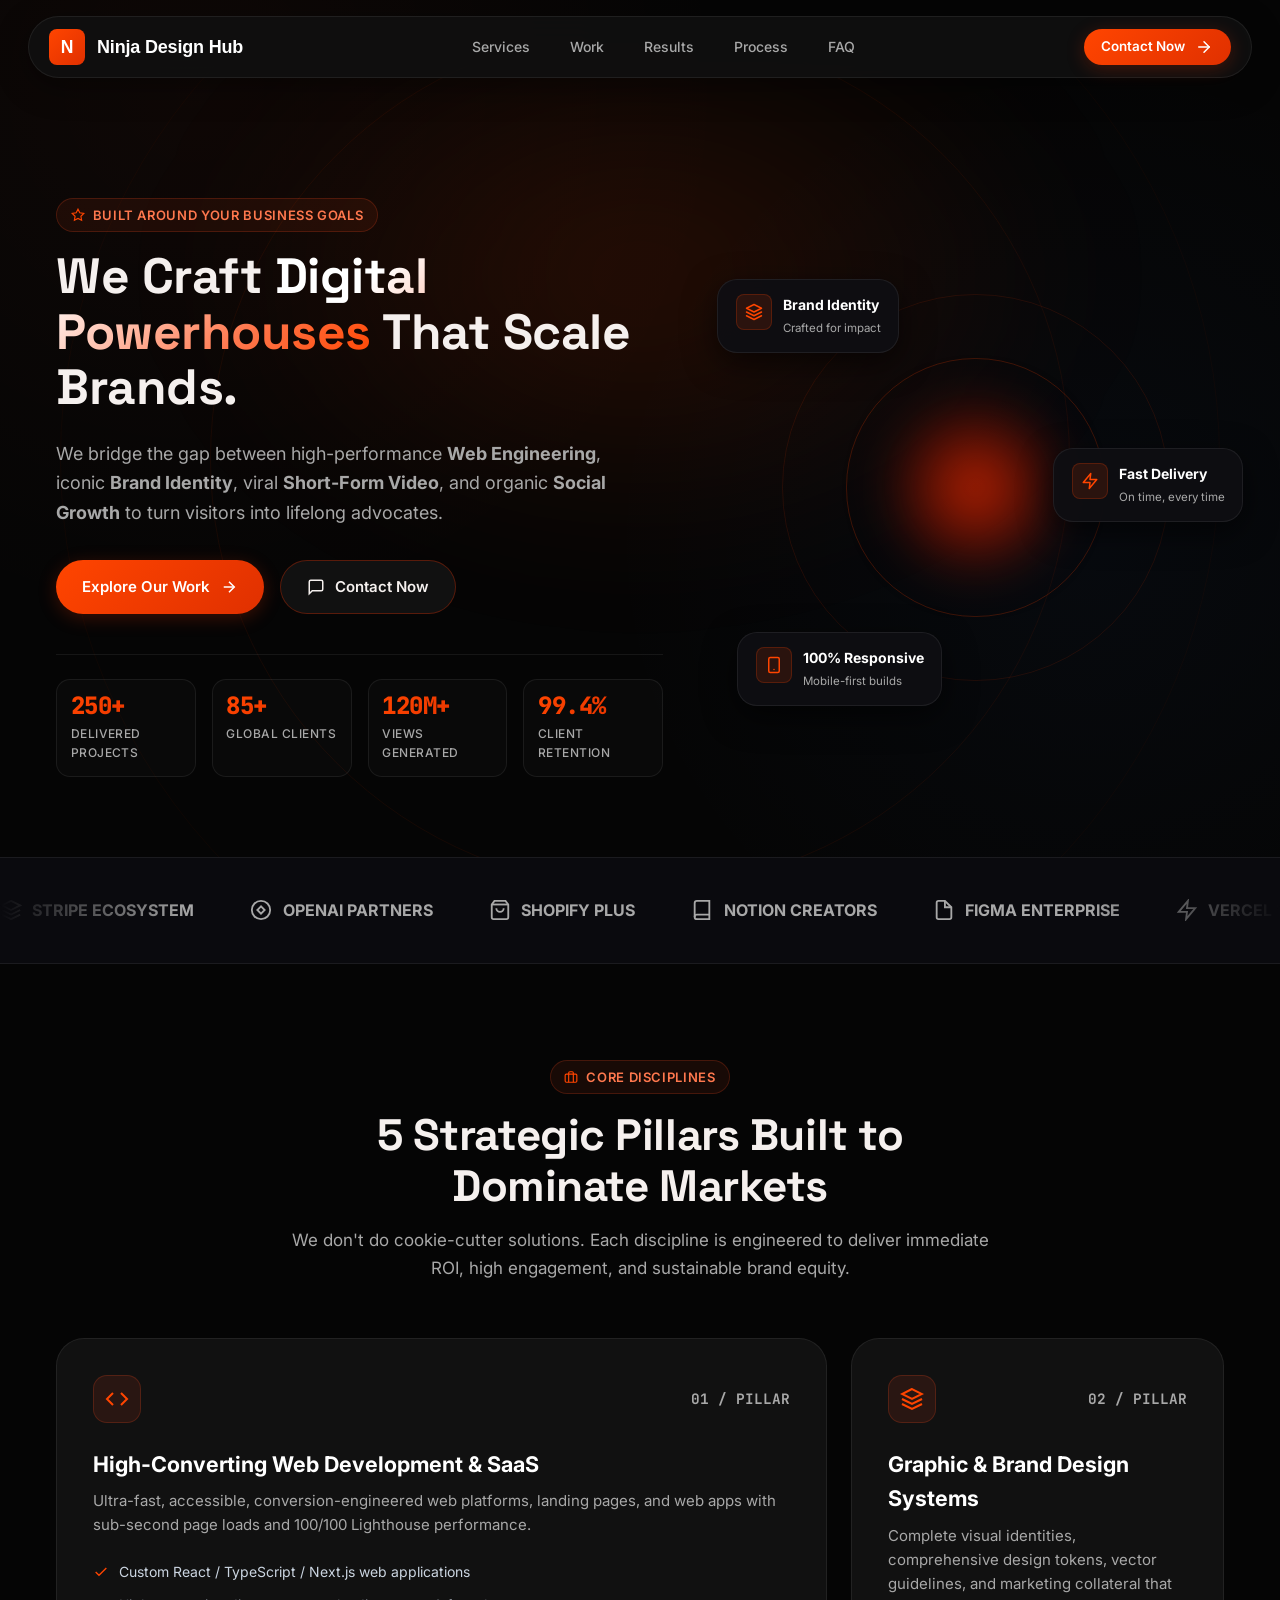
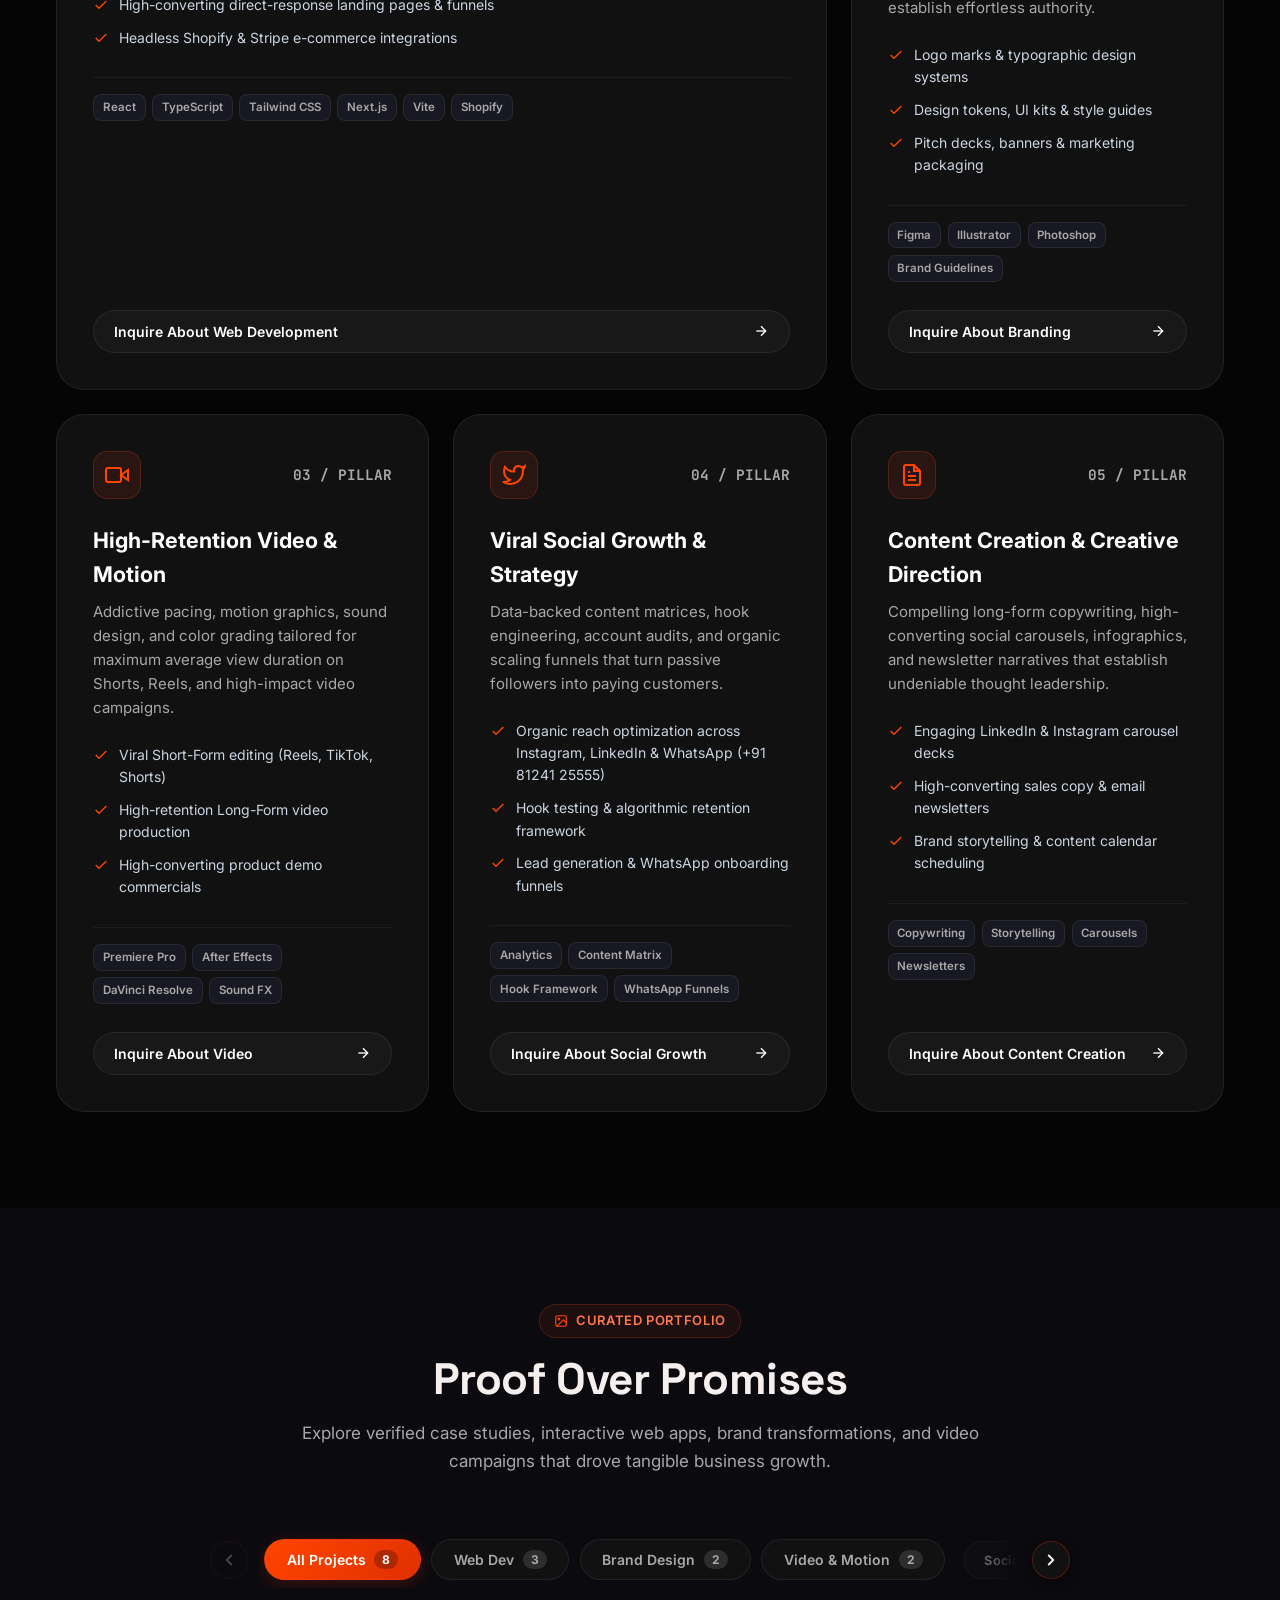
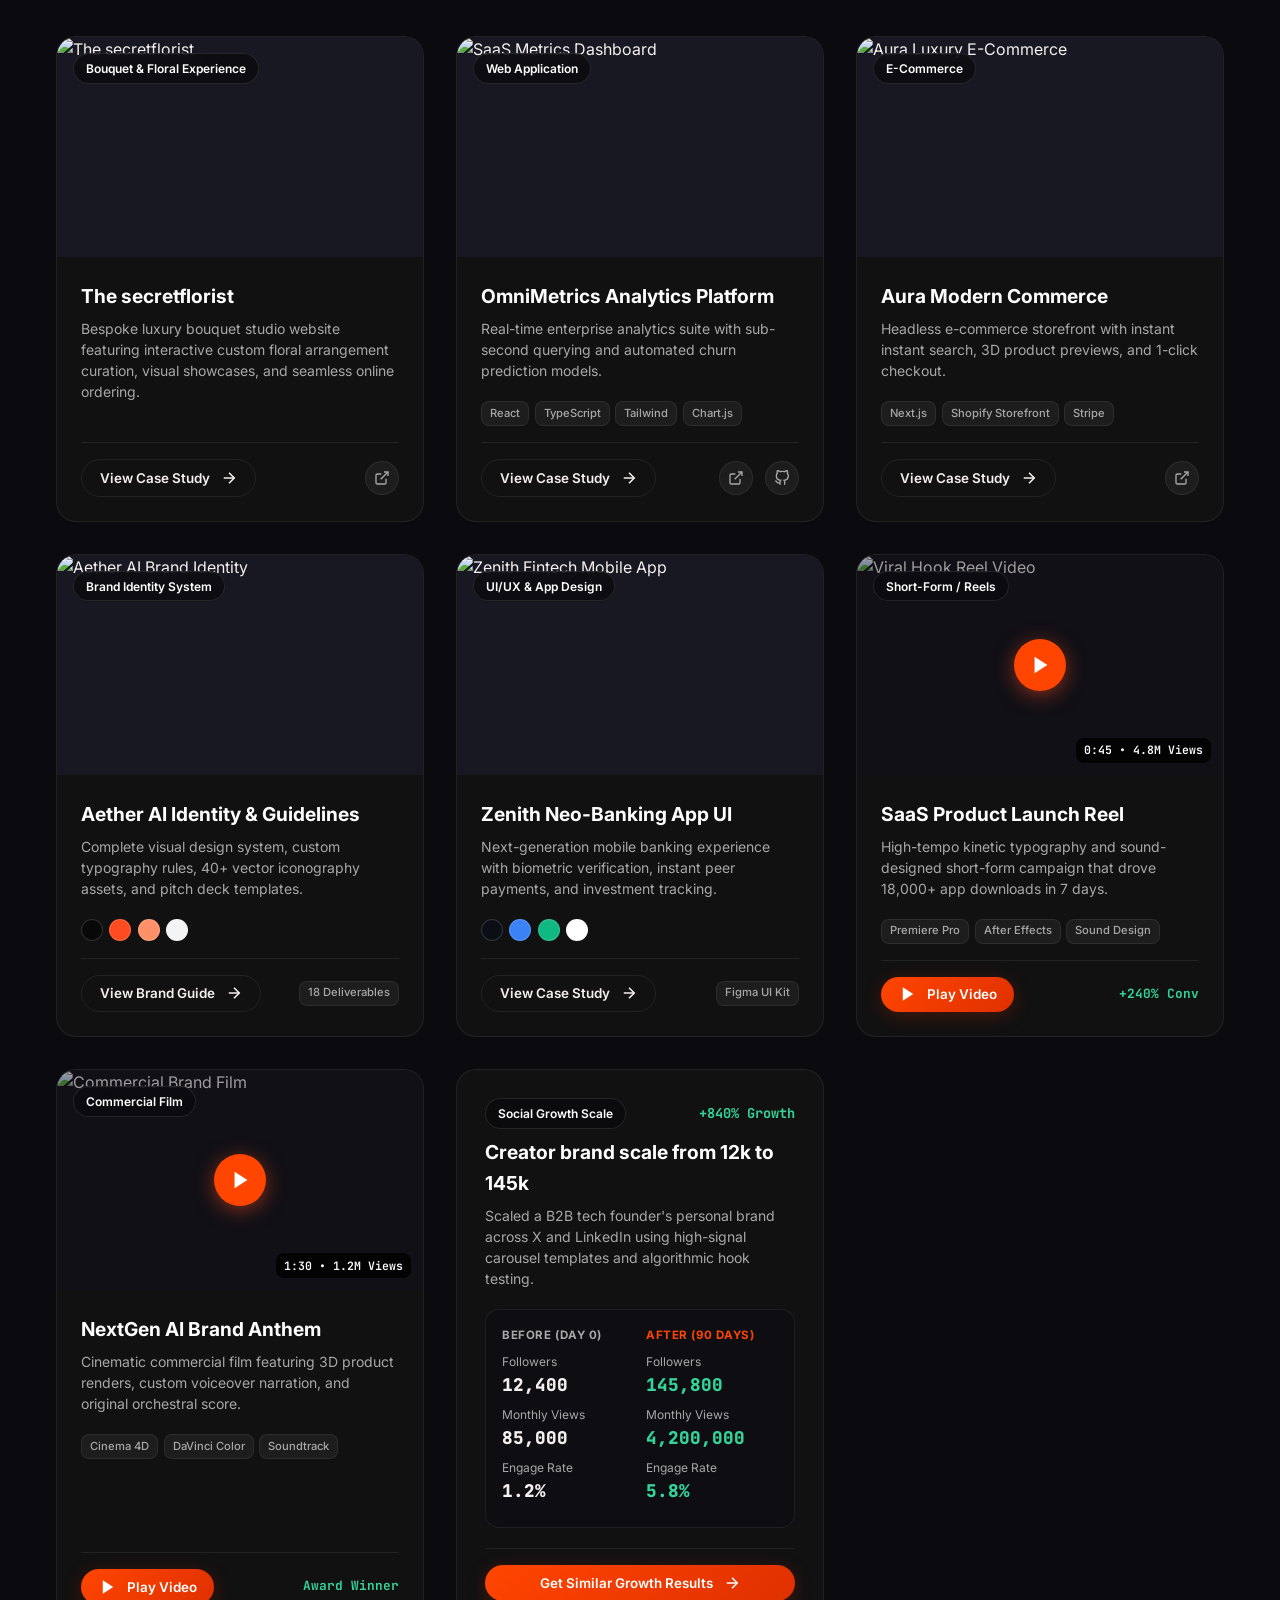
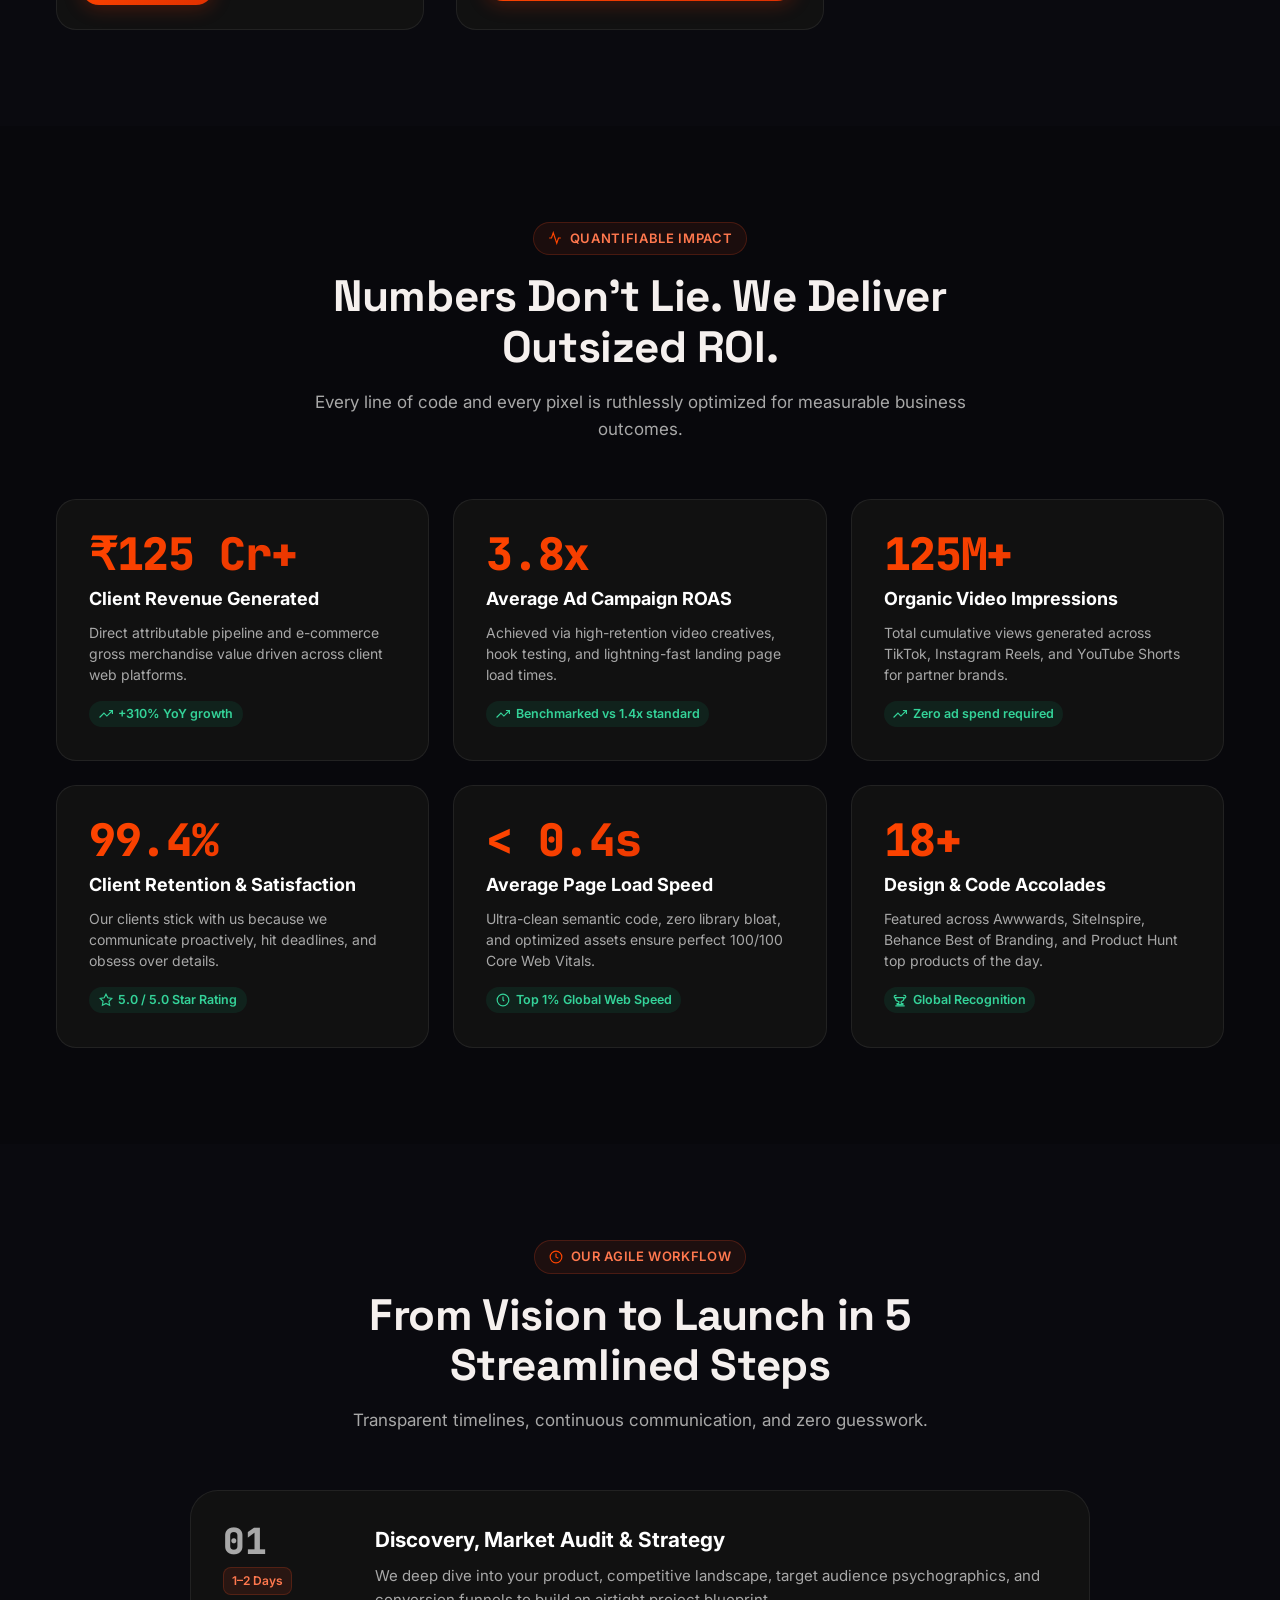
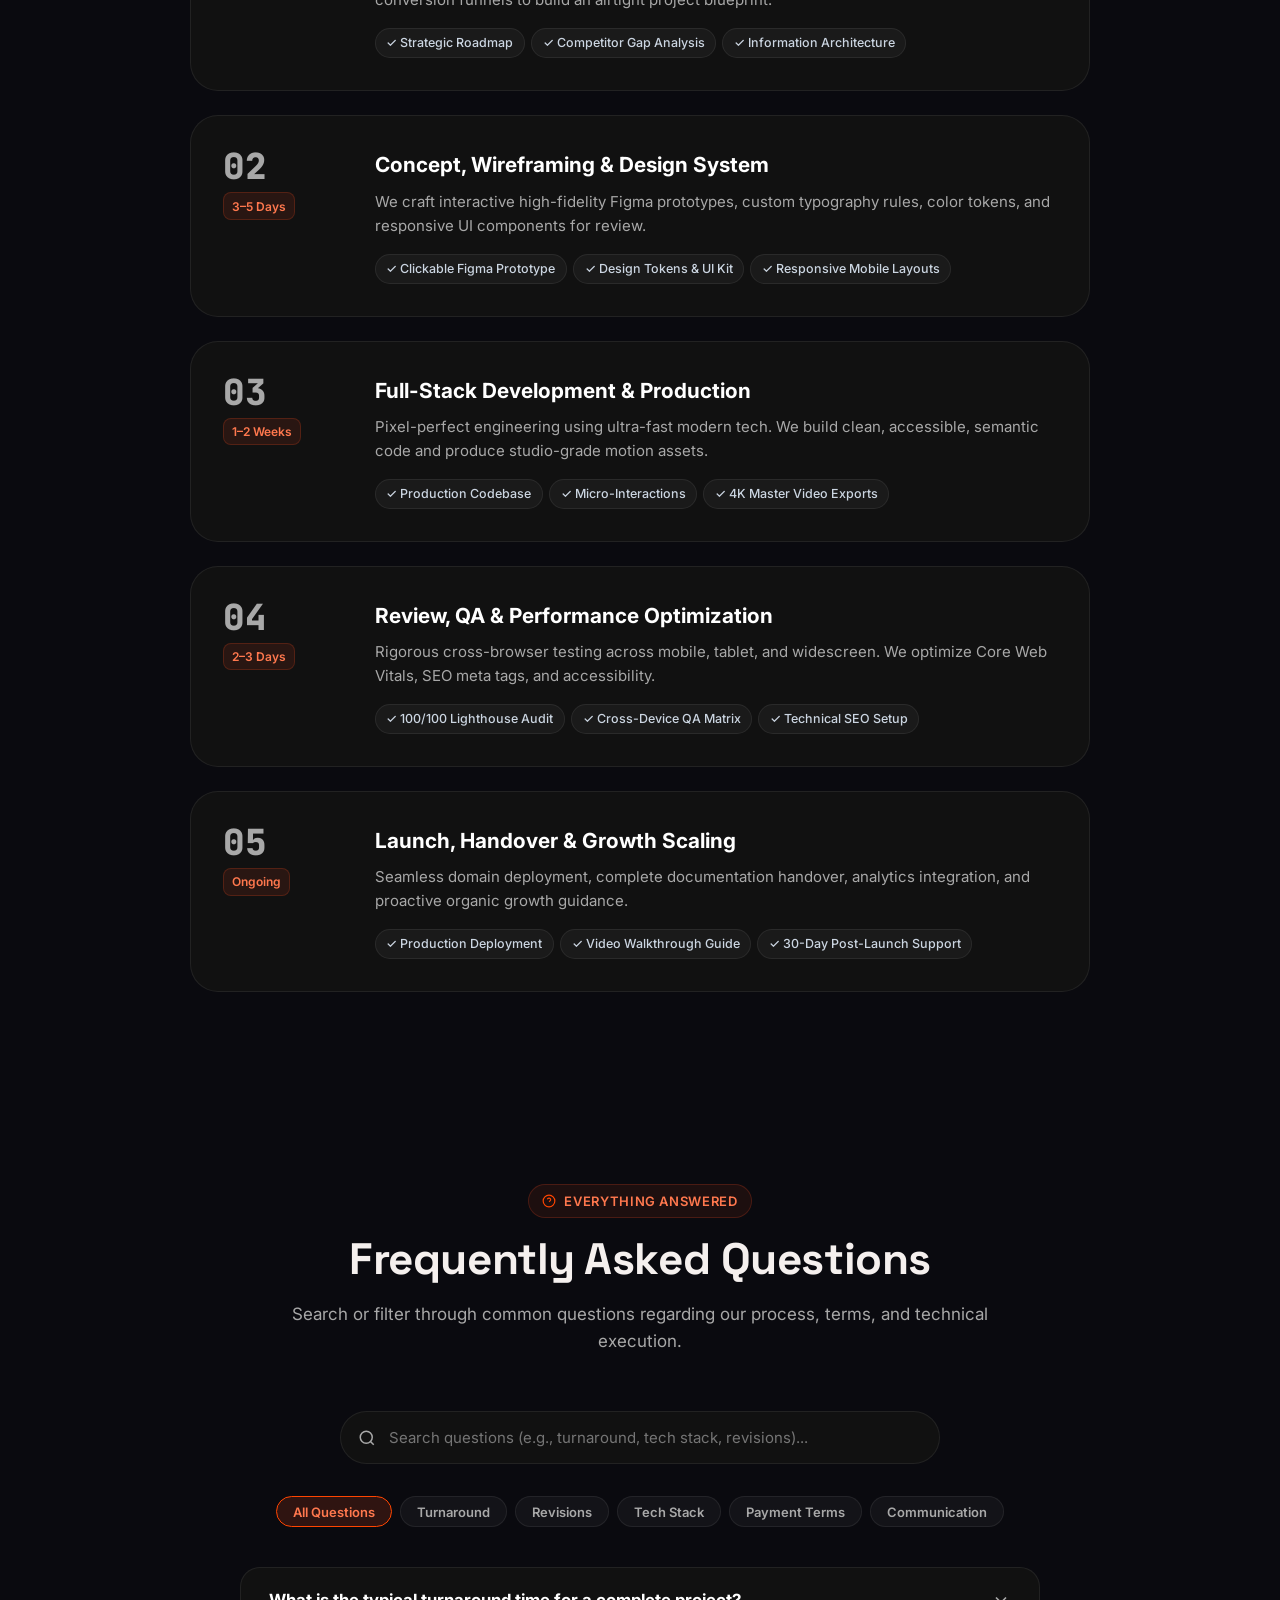
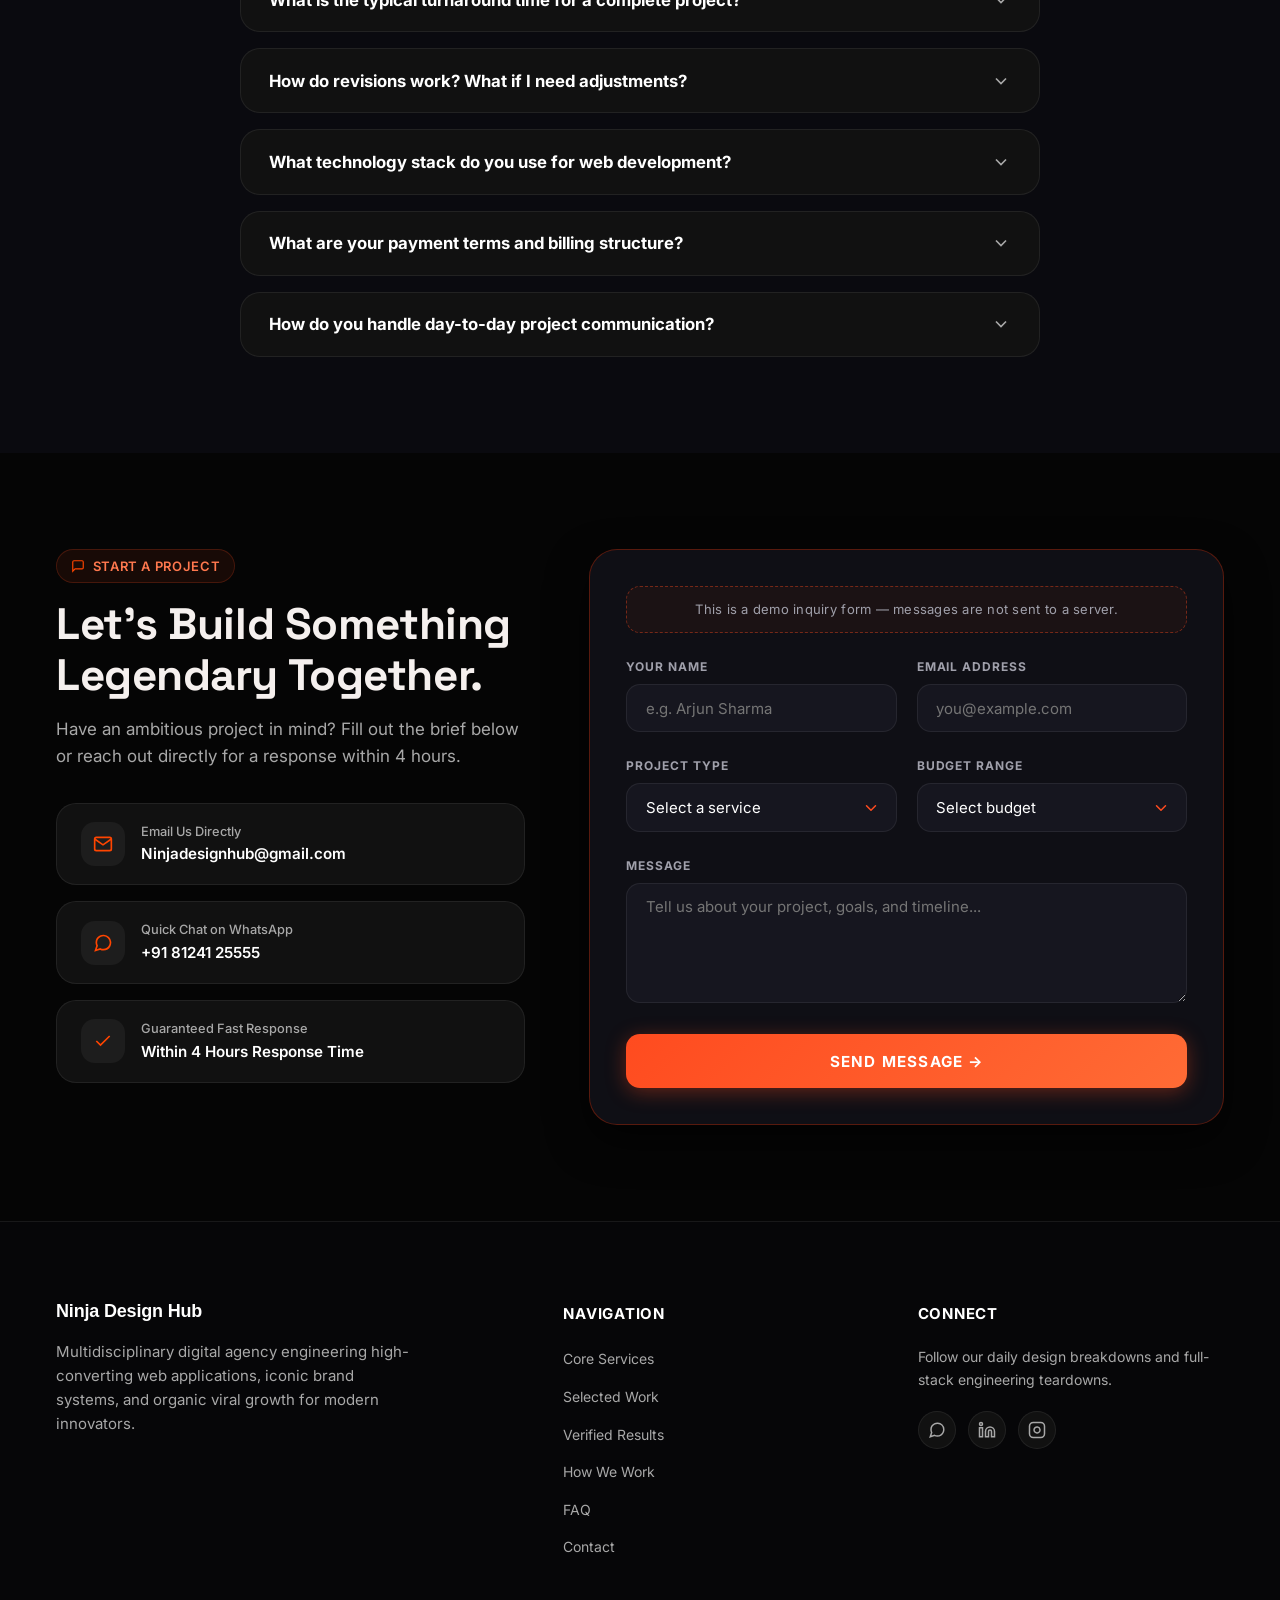
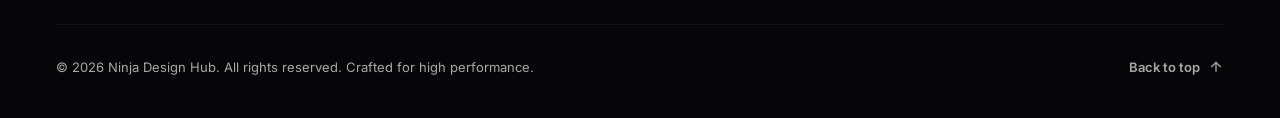
==== commit c841cdcc: "Improved UI" ====
--- a/index.html
+++ b/index.html
@@ -31,8 +31,19 @@
   <link href="https://fonts.googleapis.com/css2?family=Inter:wght@300;400;500;600;700;800&family=JetBrains+Mono:wght@400;500;600;700&family=Space+Grotesk:wght@400;500;600;700&display=swap" rel="stylesheet" />
   <link href="https://fonts.cdnfonts.com/css/proxima-nova" rel="stylesheet" />
 
+  <!-- Progressive enhancement flag: gates entrance/reveal styles on JS availability -->
+  <script>document.documentElement.classList.add('js');</script>
+
   <!-- Stylesheet -->
   <link rel="stylesheet" href="styles.css" />
+
+  <!-- If JavaScript is unavailable, skip the preloader & reveal animations -->
+  <noscript>
+    <style>
+      .loader { display: none !important; }
+      html .orbit-card, html .fx-reveal { opacity: 1 !important; transform: none !important; }
+    </style>
+  </noscript>
 
   <!-- JSON-LD Structured Data -->
   <script type="application/ld+json">
@@ -154,20 +165,20 @@
       <div class="container">
         <div class="hero-grid">
           <div class="hero-content">
-            <div class="section-tag">
+            <div class="section-tag hero-entrance">
               <svg viewBox="0 0 24 24" fill="none" stroke="currentColor" stroke-width="2"><polygon points="12 2 15.09 8.26 22 9.27 17 14.14 18.18 21.02 12 17.77 5.82 21.02 7 14.14 2 9.27 8.91 8.26 12 2"></polygon></svg>
               <span>Built Around Your Business Goals</span>
             </div>
             
-            <h1 class="hero-title">
+            <h1 class="hero-title hero-entrance">
               We Craft <span class="text-gradient-hero">Digital Powerhouses</span> That Scale Brands.
             </h1>
 
-            <p class="hero-desc">
+            <p class="hero-desc hero-entrance">
               We bridge the gap between high-performance <strong>Web Engineering</strong>, iconic <strong>Brand Identity</strong>, viral <strong>Short-Form Video</strong>, and organic <strong>Social Growth</strong> to turn visitors into lifelong advocates.
             </p>
 
-            <div class="hero-ctas">
+            <div class="hero-ctas hero-entrance">
               <a href="#work" class="btn btn-primary">
                 <span>Explore Our Work</span>
                 <svg viewBox="0 0 24 24" fill="none" stroke="currentColor" stroke-width="2"><line x1="5" y1="12" x2="19" y2="12"></line><polyline points="12 5 19 12 12 19"></polyline></svg>
@@ -179,7 +190,7 @@
             </div>
 
             <!-- 4 Quantifiable Stats Badges -->
-            <div class="hero-stats-grid">
+            <div class="hero-stats-grid hero-entrance">
               <div class="hero-stat-card">
                 <div class="stat-number text-gradient mono">250+</div>
                 <div class="stat-label">Delivered Projects</div>
@@ -247,10 +258,7 @@
 
 
 
-      <!-- Smooth scroll cue -->
-      <a href="#services" class="scroll-cue" aria-label="Scroll to services">
-        <svg viewBox="0 0 24 24" fill="none" stroke="currentColor" stroke-width="2" stroke-linecap="round" stroke-linejoin="round"><polyline points="6 9 12 15 18 9"></polyline></svg>
-      </a>
+
     </section>
 
     <!-- =========================================================================
@@ -313,7 +321,7 @@
          ========================================================================= -->
     <section class="services-section" id="services">
       <div class="container">
-        <div class="section-header">
+        <div class="section-header fx-reveal">
           <div class="section-tag">
             <svg viewBox="0 0 24 24" fill="none" stroke="currentColor" stroke-width="2"><rect x="2" y="7" width="20" height="14" rx="2" ry="2"></rect><path d="M16 21V5a2 2 0 0 0-2-2h-4a2 2 0 0 0-2 2v16"></path></svg>
             <span>Core Disciplines</span>
@@ -324,7 +332,7 @@
 
         <div class="services-grid">
           <!-- Pillar 1: Web Development -->
-          <div class="service-card service-card-featured">
+          <div class="service-card service-card-featured fx-reveal">
             <div>
               <div class="service-card-top">
                 <div class="service-icon-box">
@@ -364,7 +372,7 @@
           </div>
 
           <!-- Pillar 2: Brand & Graphic Design -->
-          <div class="service-card">
+          <div class="service-card fx-reveal">
             <div>
               <div class="service-card-top">
                 <div class="service-icon-box">
@@ -402,7 +410,7 @@
           </div>
 
           <!-- Pillar 3: High-Retention Video Editing -->
-          <div class="service-card">
+          <div class="service-card fx-reveal">
             <div>
               <div class="service-card-top">
                 <div class="service-icon-box">
@@ -440,7 +448,7 @@
           </div>
 
           <!-- Pillar 4: Social Media Management & Growth -->
-          <div class="service-card">
+          <div class="service-card fx-reveal">
             <div>
               <div class="service-card-top">
                 <div class="service-icon-box">
@@ -478,7 +486,7 @@
           </div>
 
           <!-- Pillar 5: Content Creation -->
-          <div class="service-card">
+          <div class="service-card fx-reveal">
             <div>
               <div class="service-card-top">
                 <div class="service-icon-box">
@@ -523,7 +531,7 @@
          ========================================================================= -->
     <section class="portfolio-section" id="work">
       <div class="container">
-        <div class="section-header">
+        <div class="section-header fx-reveal">
           <div class="section-tag">
             <svg viewBox="0 0 24 24" fill="none" stroke="currentColor" stroke-width="2"><rect x="3" y="3" width="18" height="18" rx="2" ry="2"></rect><circle cx="8.5" cy="8.5" r="1.5"></circle><polyline points="21 15 16 10 5 21"></polyline></svg>
             <span>Curated Portfolio</span>
@@ -552,7 +560,7 @@
         <!-- Portfolio Cards Grid -->
         <div class="portfolio-grid" id="portfolio-grid">
           <!-- Project 1: The secretflorist (Bouquet & Floral Experience) -->
-          <div class="portfolio-card" data-category="web">
+          <div class="portfolio-card fx-reveal" data-category="web">
             <div class="portfolio-card-media">
               <img src="assets/project-florist.jpg" alt="The secretflorist" loading="lazy" />
               <span class="card-category-badge">Bouquet &amp; Floral Experience</span>
@@ -575,7 +583,7 @@
           </div>
 
           <!-- Web Dev 2: SaaS Analytics -->
-          <div class="portfolio-card" data-category="web">
+          <div class="portfolio-card fx-reveal" data-category="web">
             <div class="portfolio-card-media">
               <img src="assets/project-dashboard.png" alt="SaaS Metrics Dashboard" loading="lazy" />
               <span class="card-category-badge">Web Application</span>
@@ -605,7 +613,7 @@
           </div>
 
           <!-- Web Dev 3: Luxury E-Commerce -->
-          <div class="portfolio-card" data-category="web">
+          <div class="portfolio-card fx-reveal" data-category="web">
             <div class="portfolio-card-media">
               <img src="assets/project-commerce.png" alt="Aura Luxury E-Commerce" loading="lazy" />
               <span class="card-category-badge">E-Commerce</span>
@@ -633,7 +641,7 @@
           </div>
 
           <!-- Brand Project 1 -->
-          <div class="portfolio-card" data-category="brand">
+          <div class="portfolio-card fx-reveal" data-category="brand">
             <div class="portfolio-card-media">
               <img src="assets/project-brand.png" alt="Aether AI Brand Identity" loading="lazy" />
               <span class="card-category-badge">Brand Identity System</span>
@@ -660,7 +668,7 @@
           </div>
 
           <!-- Brand Project 2: Mobile App Branding -->
-          <div class="portfolio-card" data-category="brand">
+          <div class="portfolio-card fx-reveal" data-category="brand">
             <div class="portfolio-card-media">
               <img src="assets/project-mobile.png" alt="Zenith Fintech Mobile App" loading="lazy" />
               <span class="card-category-badge">UI/UX &amp; App Design</span>
@@ -687,7 +695,7 @@
           </div>
 
           <!-- Video Project 1: Short-Form Viral Reel -->
-          <div class="portfolio-card" data-category="video">
+          <div class="portfolio-card fx-reveal" data-category="video">
             <div class="portfolio-card-media">
               <img src="assets/NDH.jpeg" alt="Viral Hook Reel Video" loading="lazy" />
               <div class="video-play-overlay open-video-modal" data-video-title="Viral Tech Launch Reel (4.8M Views)" data-video-url="https://www.youtube.com/embed/dQw4w9WgXcQ?autoplay=1" data-views="4.8M Views" data-duration="0:45">
@@ -719,7 +727,7 @@
           </div>
 
           <!-- Video Project 2: Commercial Brand Film -->
-          <div class="portfolio-card" data-category="video">
+          <div class="portfolio-card fx-reveal" data-category="video">
             <div class="portfolio-card-media">
               <img src="assets/project-brand.png" alt="Commercial Brand Film" loading="lazy" />
               <div class="video-play-overlay open-video-modal" data-video-title="NextGen AI Brand Anthem Commercial" data-video-url="https://www.youtube.com/embed/dQw4w9WgXcQ?autoplay=1" data-views="1.2M Views" data-duration="1:30">
@@ -751,7 +759,7 @@
           </div>
 
           <!-- Social Growth Case Study -->
-          <div class="portfolio-card social-case-card" data-category="growth">
+          <div class="portfolio-card social-case-card fx-reveal" data-category="growth">
             <div>
               <div class="service-card-top" style="margin-bottom: 0.5rem;">
                 <span class="card-category-badge" style="position:static;">Social Growth Scale</span>
@@ -811,7 +819,7 @@
          ========================================================================= -->
     <section class="results-section" id="proof">
       <div class="container">
-        <div class="section-header">
+        <div class="section-header fx-reveal">
           <div class="section-tag">
             <svg viewBox="0 0 24 24" fill="none" stroke="currentColor" stroke-width="2"><path d="M22 12h-4l-3 9L9 3l-3 9H2"></path></svg>
             <span>Quantifiable Impact</span>
@@ -821,7 +829,7 @@
         </div>
 
         <div class="results-grid">
-          <div class="result-card">
+          <div class="result-card fx-reveal">
             <div class="result-number mono">₹125 Cr+</div>
             <div class="result-label">Client Revenue Generated</div>
             <div class="result-desc">Direct attributable pipeline and e-commerce gross merchandise value driven across client web platforms.</div>
@@ -831,7 +839,7 @@
             </div>
           </div>
 
-          <div class="result-card">
+          <div class="result-card fx-reveal">
             <div class="result-number mono">3.8x</div>
             <div class="result-label">Average Ad Campaign ROAS</div>
             <div class="result-desc">Achieved via high-retention video creatives, hook testing, and lightning-fast landing page load times.</div>
@@ -841,7 +849,7 @@
             </div>
           </div>
 
-          <div class="result-card">
+          <div class="result-card fx-reveal">
             <div class="result-number mono">125M+</div>
             <div class="result-label">Organic Video Impressions</div>
             <div class="result-desc">Total cumulative views generated across TikTok, Instagram Reels, and YouTube Shorts for partner brands.</div>
@@ -851,7 +859,7 @@
             </div>
           </div>
 
-          <div class="result-card">
+          <div class="result-card fx-reveal">
             <div class="result-number mono">99.4%</div>
             <div class="result-label">Client Retention &amp; Satisfaction</div>
             <div class="result-desc">Our clients stick with us because we communicate proactively, hit deadlines, and obsess over details.</div>
@@ -861,7 +869,7 @@
             </div>
           </div>
 
-          <div class="result-card">
+          <div class="result-card fx-reveal">
             <div class="result-number mono">&lt; 0.4s</div>
             <div class="result-label">Average Page Load Speed</div>
             <div class="result-desc">Ultra-clean semantic code, zero library bloat, and optimized assets ensure perfect 100/100 Core Web Vitals.</div>
@@ -871,7 +879,7 @@
             </div>
           </div>
 
-          <div class="result-card">
+          <div class="result-card fx-reveal">
             <div class="result-number mono">18+</div>
             <div class="result-label">Design &amp; Code Accolades</div>
             <div class="result-desc">Featured across Awwwards, SiteInspire, Behance Best of Branding, and Product Hunt top products of the day.</div>
@@ -889,7 +897,7 @@
          ========================================================================= -->
     <section class="process-section" id="process">
       <div class="container">
-        <div class="section-header">
+        <div class="section-header fx-reveal">
           <div class="section-tag">
             <svg viewBox="0 0 24 24" fill="none" stroke="currentColor" stroke-width="2"><circle cx="12" cy="12" r="10"></circle><polyline points="12 6 12 12 16 14"></polyline></svg>
             <span>Our Agile Workflow</span>
@@ -900,7 +908,7 @@
 
         <div class="process-timeline">
           <!-- Step 1 -->
-          <div class="process-step-card">
+          <div class="process-step-card fx-reveal">
             <div class="step-meta">
               <div class="step-number">01</div>
               <span class="step-duration-badge">1–2 Days</span>
@@ -917,7 +925,7 @@
           </div>
 
           <!-- Step 2 -->
-          <div class="process-step-card">
+          <div class="process-step-card fx-reveal">
             <div class="step-meta">
               <div class="step-number">02</div>
               <span class="step-duration-badge">3–5 Days</span>
@@ -934,7 +942,7 @@
           </div>
 
           <!-- Step 3 -->
-          <div class="process-step-card">
+          <div class="process-step-card fx-reveal">
             <div class="step-meta">
               <div class="step-number">03</div>
               <span class="step-duration-badge">1–2 Weeks</span>
@@ -951,7 +959,7 @@
           </div>
 
           <!-- Step 4 -->
-          <div class="process-step-card">
+          <div class="process-step-card fx-reveal">
             <div class="step-meta">
               <div class="step-number">04</div>
               <span class="step-duration-badge">2–3 Days</span>
@@ -968,7 +976,7 @@
           </div>
 
           <!-- Step 5 -->
-          <div class="process-step-card">
+          <div class="process-step-card fx-reveal">
             <div class="step-meta">
               <div class="step-number">05</div>
               <span class="step-duration-badge">Ongoing</span>
@@ -992,7 +1000,7 @@
          ========================================================================= -->
     <section class="faq-section" id="faq">
       <div class="container">
-        <div class="section-header">
+        <div class="section-header fx-reveal">
           <div class="section-tag">
             <svg viewBox="0 0 24 24" fill="none" stroke="currentColor" stroke-width="2"><circle cx="12" cy="12" r="10"></circle><path d="M9.09 9a3 3 0 0 1 5.83 1c0 2-3 3-3 3"></path><line x1="12" y1="17" x2="12.01" y2="17"></line></svg>
             <span>Everything Answered</span>
@@ -1074,6 +1082,11 @@
             </div>
           </div>
         </div>
+
+        <!-- Shown by script.js when search/category filtering returns no matches -->
+        <p class="faq-empty" id="faq-empty" hidden>
+          No questions match your search or filter. Try a different keyword.
+        </p>
       </div>
     </section>
 
@@ -1150,7 +1163,7 @@
               <div class="form-row-2col">
                 <div class="form-group">
                   <label class="form-label" for="contact-service">PROJECT TYPE</label>
-                  <select id="contact-service" name="service" class="form-input form-select">
+                  <select id="contact-service" name="service" class="form-input form-select" required>
                     <option value="" disabled selected>Select a service</option>
                     <option value="web-dev">Web Development</option>
                     <option value="brand-design">Brand &amp; Graphic Design</option>
@@ -1161,7 +1174,7 @@
                 </div>
                 <div class="form-group">
                   <label class="form-label" for="contact-budget">BUDGET RANGE</label>
-                  <select id="contact-budget" name="budget" class="form-input form-select">
+                  <select id="contact-budget" name="budget" class="form-input form-select" required>
                     <option value="" disabled selected>Select budget</option>
                     <option value="₹10k - ₹15k">₹10k – ₹15k</option>
                     <option value="₹15k - ₹25k">₹15k – ₹25k</option>
--- a/styles.css
+++ b/styles.css
@@ -219,6 +219,8 @@
   background-color: var(--bg-dark);
   color: var(--text-primary);
   scroll-behavior: smooth;
+  /* Keep anchored sections clear of the floating pill navbar */
+  scroll-padding-top: 6rem;
   -webkit-font-smoothing: antialiased;
   -moz-osx-font-smoothing: grayscale;
   line-height: 1.6;
@@ -226,7 +228,9 @@
 
 body {
   min-height: 100vh;
+  /* clip (where supported) avoids breaking position:sticky; hidden is the fallback */
   overflow-x: hidden;
+  overflow-x: clip;
   background-color: var(--bg-dark);
   background-image:
     radial-gradient(circle at 15% 10%, rgba(255, 75, 31, 0.04) 0%, transparent 40%),
@@ -319,6 +323,12 @@
   color: #ffffff;
 }
 
+/* Visible keyboard focus ring */
+:focus-visible {
+  outline: 2px solid var(--accent-primary);
+  outline-offset: 3px;
+}
+
 /* Container — fluid spacing pattern (clamp replaces rigid breakpoint padding) */
 .container {
   width: min(100%, 1280px);
@@ -523,7 +533,7 @@
    ========================================================================== */
 
 .site-header {
-  position: relative;
+  position: sticky;
   top: 1rem;
   left: 0;
   right: 0;
@@ -550,10 +560,15 @@
   transition: all var(--transition-normal);
 }
 
+.site-header.scrolled {
+  top: 0.6rem;
+}
+
 .site-header.scrolled .navbar-inner {
   background: rgba(10, 10, 14, 0.95);
   border-color: var(--border-medium);
   box-shadow: 0 12px 40px rgba(0, 0, 0, 0.65);
+  padding-block: 0.55rem;
 }
 
 .brand-logo {
@@ -615,11 +630,31 @@
   color: var(--text-secondary);
   transition: color var(--transition-fast);
   padding: 0.25rem 0.5rem;
+  position: relative;
+}
+
+.nav-link::after {
+  content: '';
+  position: absolute;
+  left: 0.5rem;
+  right: 0.5rem;
+  bottom: 0;
+  height: 2px;
+  border-radius: 2px;
+  background: var(--grad-primary);
+  transform: scaleX(0);
+  transform-origin: left center;
+  transition: transform var(--transition-normal);
 }
 
 .nav-link:hover,
 .nav-link.active {
   color: #ffffff;
+}
+
+.nav-link:hover::after,
+.nav-link.active::after {
+  transform: scaleX(1);
 }
 
 .nav-actions {
@@ -694,12 +729,16 @@
   display: flex;
   flex-direction: column;
   justify-content: space-between;
-  transition: right var(--transition-normal);
+  transition: right var(--transition-normal), visibility 0s linear var(--transition-normal);
+  /* Hidden from the tab order & screen readers while closed */
+  visibility: hidden;
   overflow-y: auto;
 }
 
 .mobile-drawer.open {
   right: 0;
+  visibility: visible;
+  transition: right var(--transition-normal);
 }
 
 .mobile-drawer-header {
@@ -834,7 +873,7 @@
 .hero-title {
   font-family: var(--font-heading);
   font-size: clamp(2.1rem, 5vw, 3.1rem);
-  font-weight: 800px;
+  font-weight: 800;
   line-height: 1.12;
   letter-spacing: -0.01em;
   margin-bottom: 1.5rem;
@@ -1255,49 +1294,7 @@
   white-space: nowrap;
 }
 
-/* --- Scroll Cue Anchor --- */
-.scroll-cue {
-  display: flex;
-  align-items: center;
-  justify-content: center;
-  width: 44px;
-  height: 44px;
-  border-radius: 50%;
-  border: 1px solid rgba(255, 69, 0, 0.25);
-  background: rgba(255, 69, 0, 0.06);
-  color: var(--accent-primary);
-  position: absolute;
-  bottom: 1.75rem;
-  left: 50%;
-  transform: translateX(-50%);
-  z-index: 5;
-  transition: background var(--transition-normal), border-color var(--transition-normal);
-  animation: scrollCueBounce 2.2s ease-in-out infinite;
-}
-
-.scroll-cue svg {
-  width: 20px;
-  height: 20px;
-  display: block;
-}
-
-.scroll-cue:hover {
-  background: rgba(255, 69, 0, 0.14);
-  border-color: rgba(255, 69, 0, 0.55);
-  animation-play-state: paused;
-}
-
-@keyframes scrollCueBounce {
-
-  0%,
-  100% {
-    transform: translateX(-50%) translateY(0);
-  }
-
-  50% {
-    transform: translateX(-50%) translateY(7px);
-  }
-}
+
 
 
 /* ==========================================================================
@@ -2493,6 +2490,19 @@
   padding: 0 1.75rem 1.5rem 1.75rem;
 }
 
+/* Empty FAQ state shown when search / category filtering finds nothing */
+.faq-empty {
+  max-width: 800px;
+  margin: 0 auto;
+  padding: 2rem 1.25rem;
+  text-align: center;
+  font-size: 0.95rem;
+  color: var(--text-muted);
+  border: 1px dashed var(--border-subtle);
+  border-radius: var(--radius-lg);
+  background: var(--bg-card-subtle);
+}
+
 /* ==========================================================================
    SMART CONTACT & INQUIRY SECTION
    ========================================================================== */
@@ -2728,12 +2738,15 @@
   padding: 1.5rem;
   opacity: 0;
   pointer-events: none;
-  transition: opacity var(--transition-normal);
+  visibility: hidden;
+  transition: opacity var(--transition-normal), visibility 0s linear var(--transition-normal);
 }
 
 .modal-backdrop.open {
   opacity: 1;
   pointer-events: auto;
+  visibility: visible;
+  transition: opacity var(--transition-normal);
 }
 
 .modal-card {
@@ -2991,6 +3004,68 @@
 }
 
 /* ==========================================================================
+   SCROLL-REVEAL & PAGE-ENTRANCE CHOREOGRAPHY
+   (Only hidden when JS is available — see <noscript> fallback in index.html)
+   ========================================================================== */
+
+html.js .fx-reveal {
+  opacity: 0;
+  transform: translateY(24px);
+  transition: opacity 0.7s var(--ease-out), transform 0.7s var(--ease-out);
+  transition-delay: var(--fx-delay, 0s);
+  will-change: opacity, transform;
+}
+
+html.js .fx-reveal.fx-left {
+  transform: translateX(-28px);
+}
+
+html.js .fx-reveal.fx-right {
+  transform: translateX(28px);
+}
+
+html.js .fx-reveal.fx-zoom {
+  transform: scale(0.94) translateY(0);
+}
+
+html.js .fx-reveal.in-view {
+  opacity: 1;
+  transform: none;
+}
+
+/* Hero load-in — plays once the preloader curtain lifts */
+body.page-ready .hero-entrance {
+  animation: heroEntranceIn 0.75s var(--ease-out) both;
+}
+
+body.page-ready .hero-title.hero-entrance {
+  animation-delay: 0.08s;
+}
+
+body.page-ready .hero-desc.hero-entrance {
+  animation-delay: 0.16s;
+}
+
+body.page-ready .hero-ctas.hero-entrance {
+  animation-delay: 0.24s;
+}
+
+body.page-ready .hero-stats-grid.hero-entrance {
+  animation-delay: 0.34s;
+}
+
+@keyframes heroEntranceIn {
+  from {
+    opacity: 0;
+    transform: translateY(22px);
+  }
+  to {
+    opacity: 1;
+    transform: none;
+  }
+}
+
+/* ==========================================================================
    COMPREHENSIVE MOBILE MEDIA QUERIES
    Small phones  ≤ 480px
    Tablets       641px – 959px (nav toggle visible)
@@ -3215,4 +3290,42 @@
     width: 32px;
     height: 32px;
   }
+}
+
+/* ==========================================================================
+   ACCESSIBILITY: PREFERS-REDUCED-MOTION
+   ========================================================================== */
+@media (prefers-reduced-motion: reduce) {
+  html {
+    scroll-behavior: auto;
+  }
+
+  *,
+  *::before,
+  *::after {
+    animation-duration: 0.01ms !important;
+    animation-iteration-count: 1 !important;
+    transition-duration: 0.01ms !important;
+  }
+
+  /* Never leave reveal states invisible when motion is disabled */
+  html.js .fx-reveal,
+  html.js .fx-reveal.in-view {
+    opacity: 1;
+    transform: none;
+    transition: none;
+  }
+
+  body.page-ready .hero-entrance {
+    animation: none;
+  }
+
+  /* Keep the infinite decorative loops from running */
+  .marquee-track,
+  .hero-ring,
+  .orbital-ring,
+  .hero-glow,
+  .orbital-glow {
+    animation: none !important;
+  }
 }
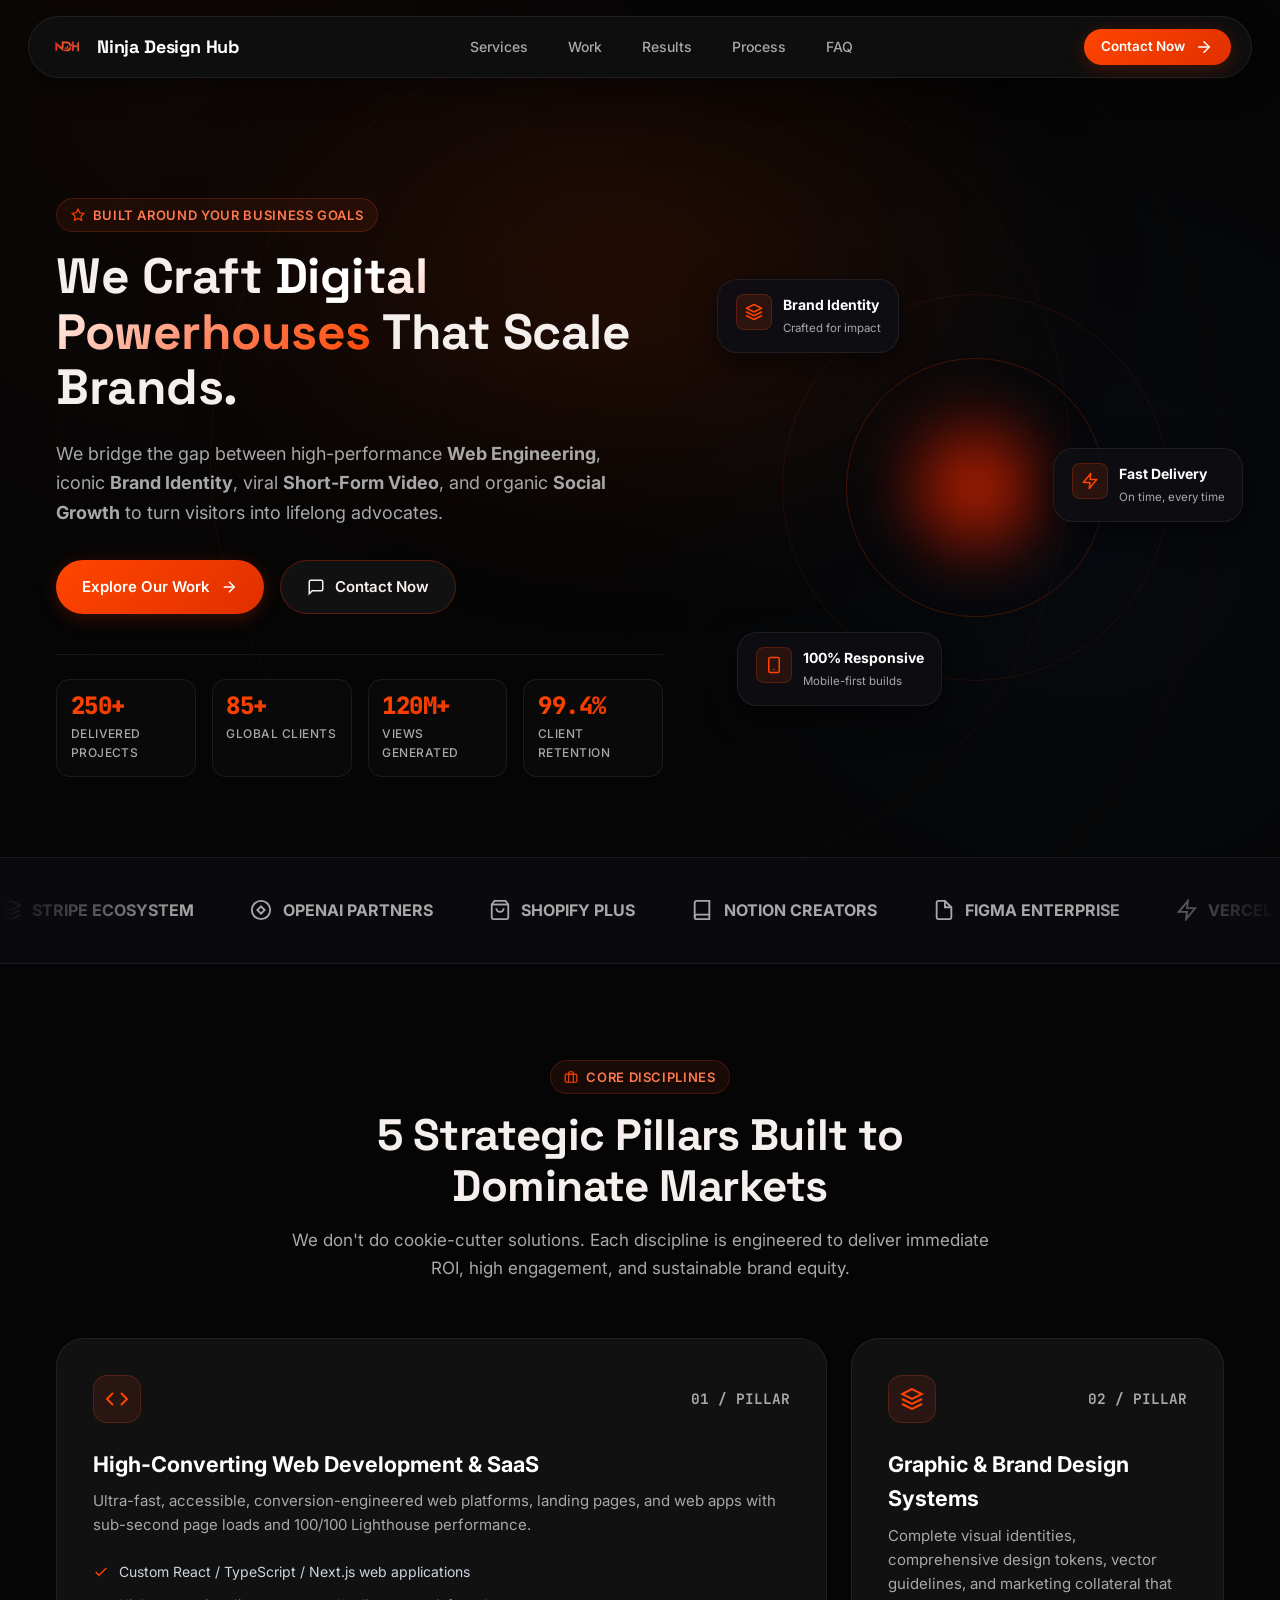
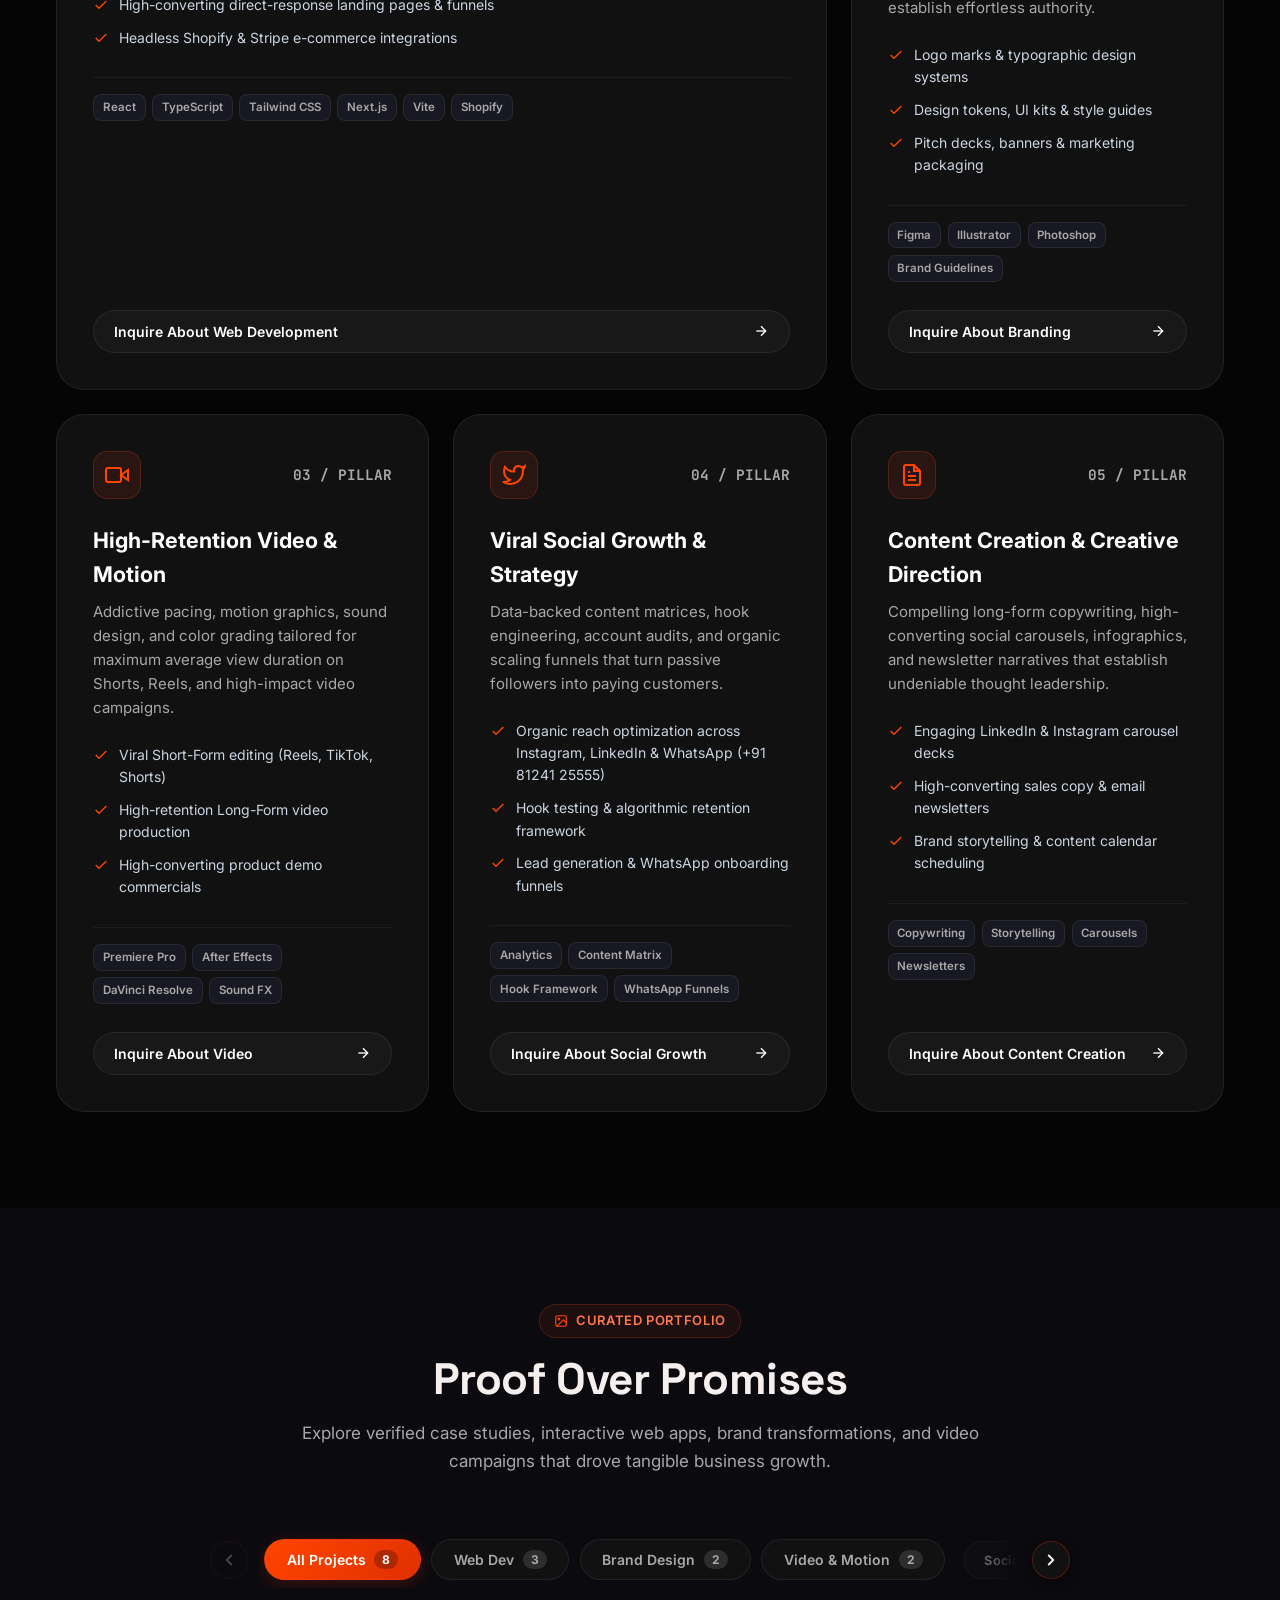
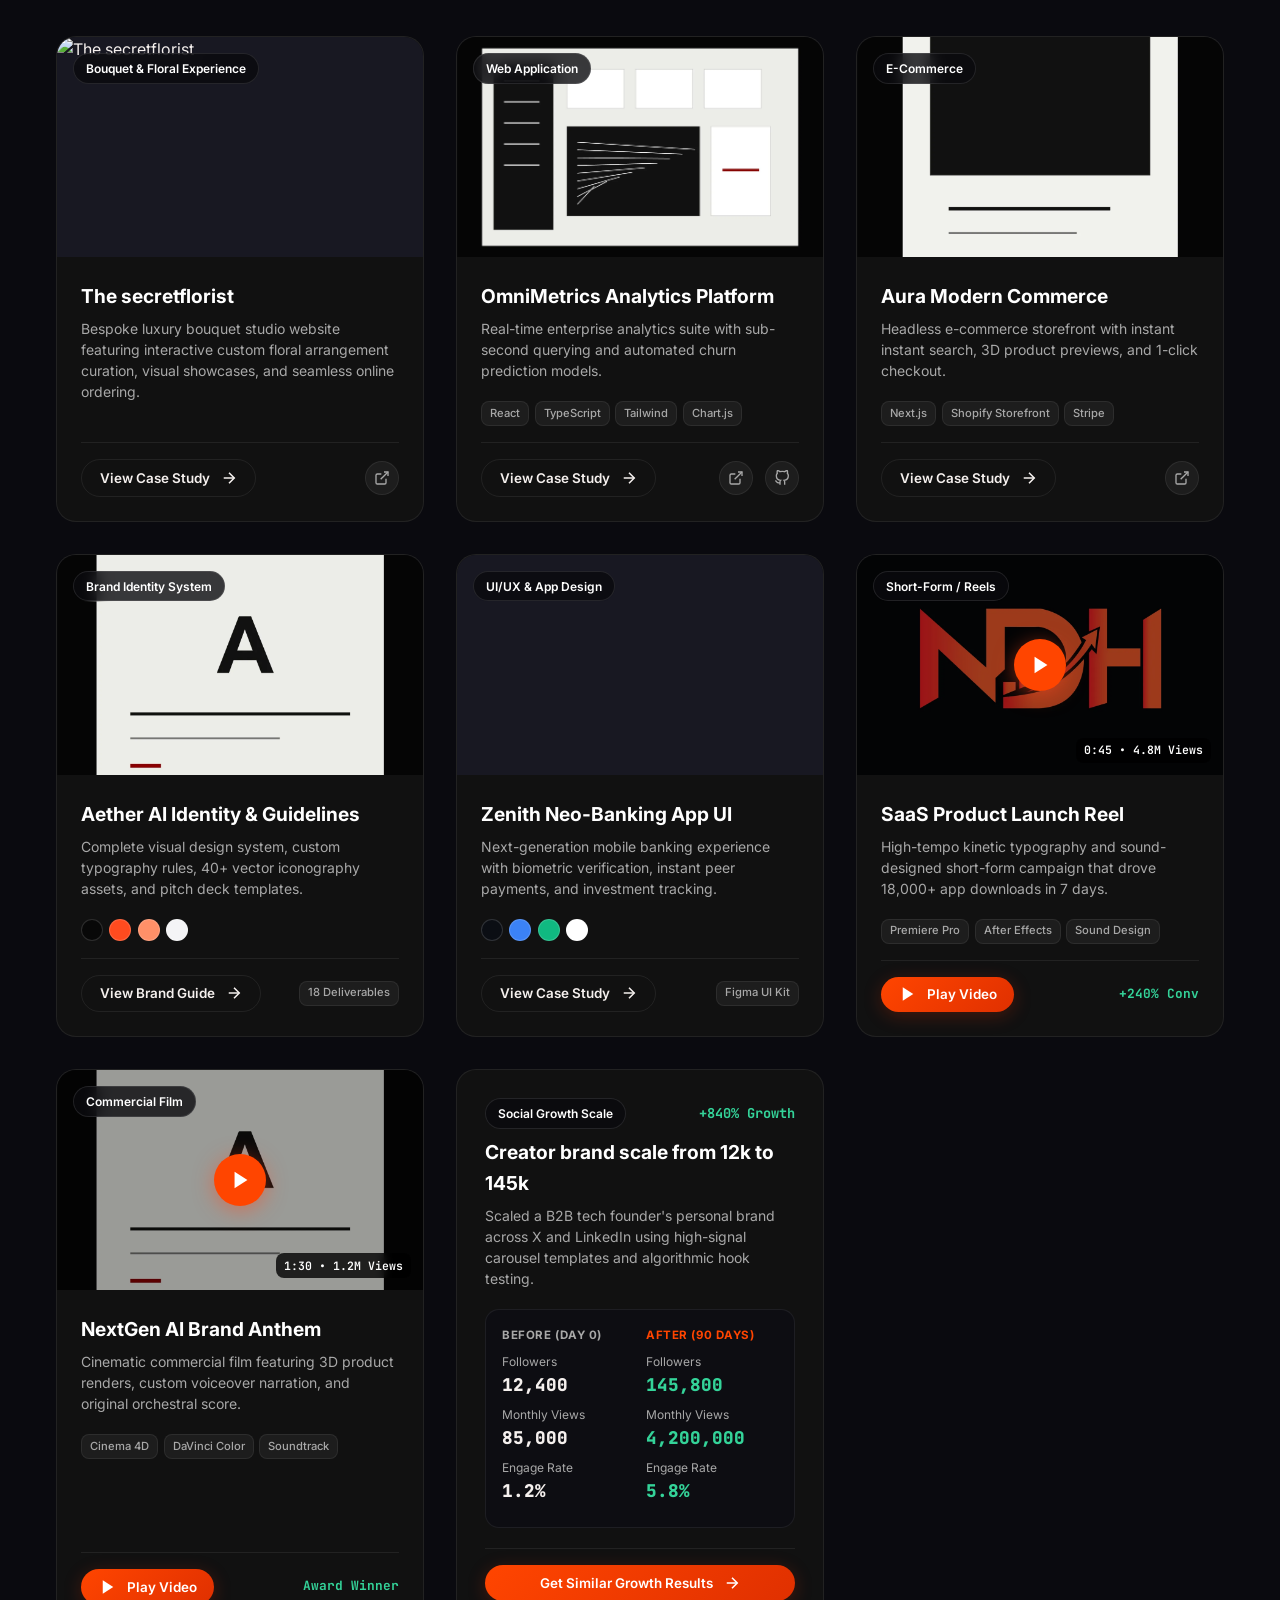
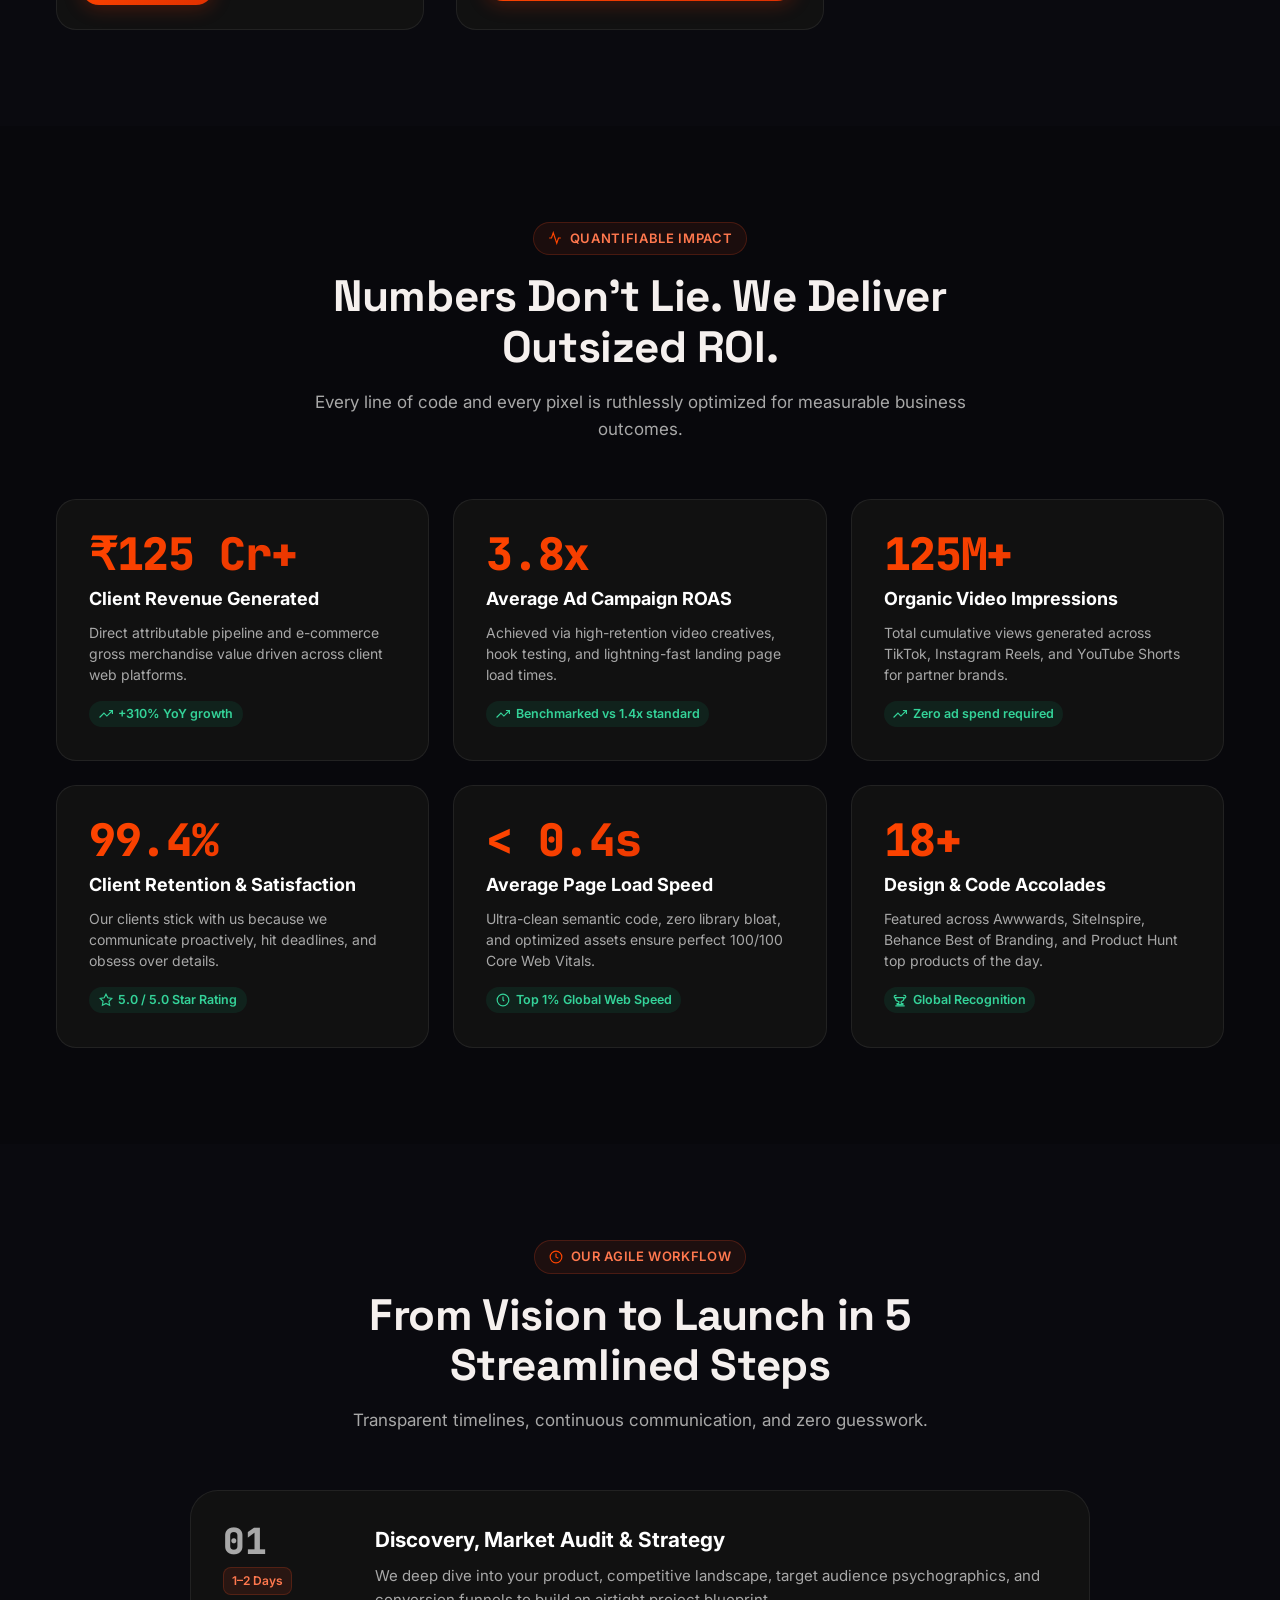
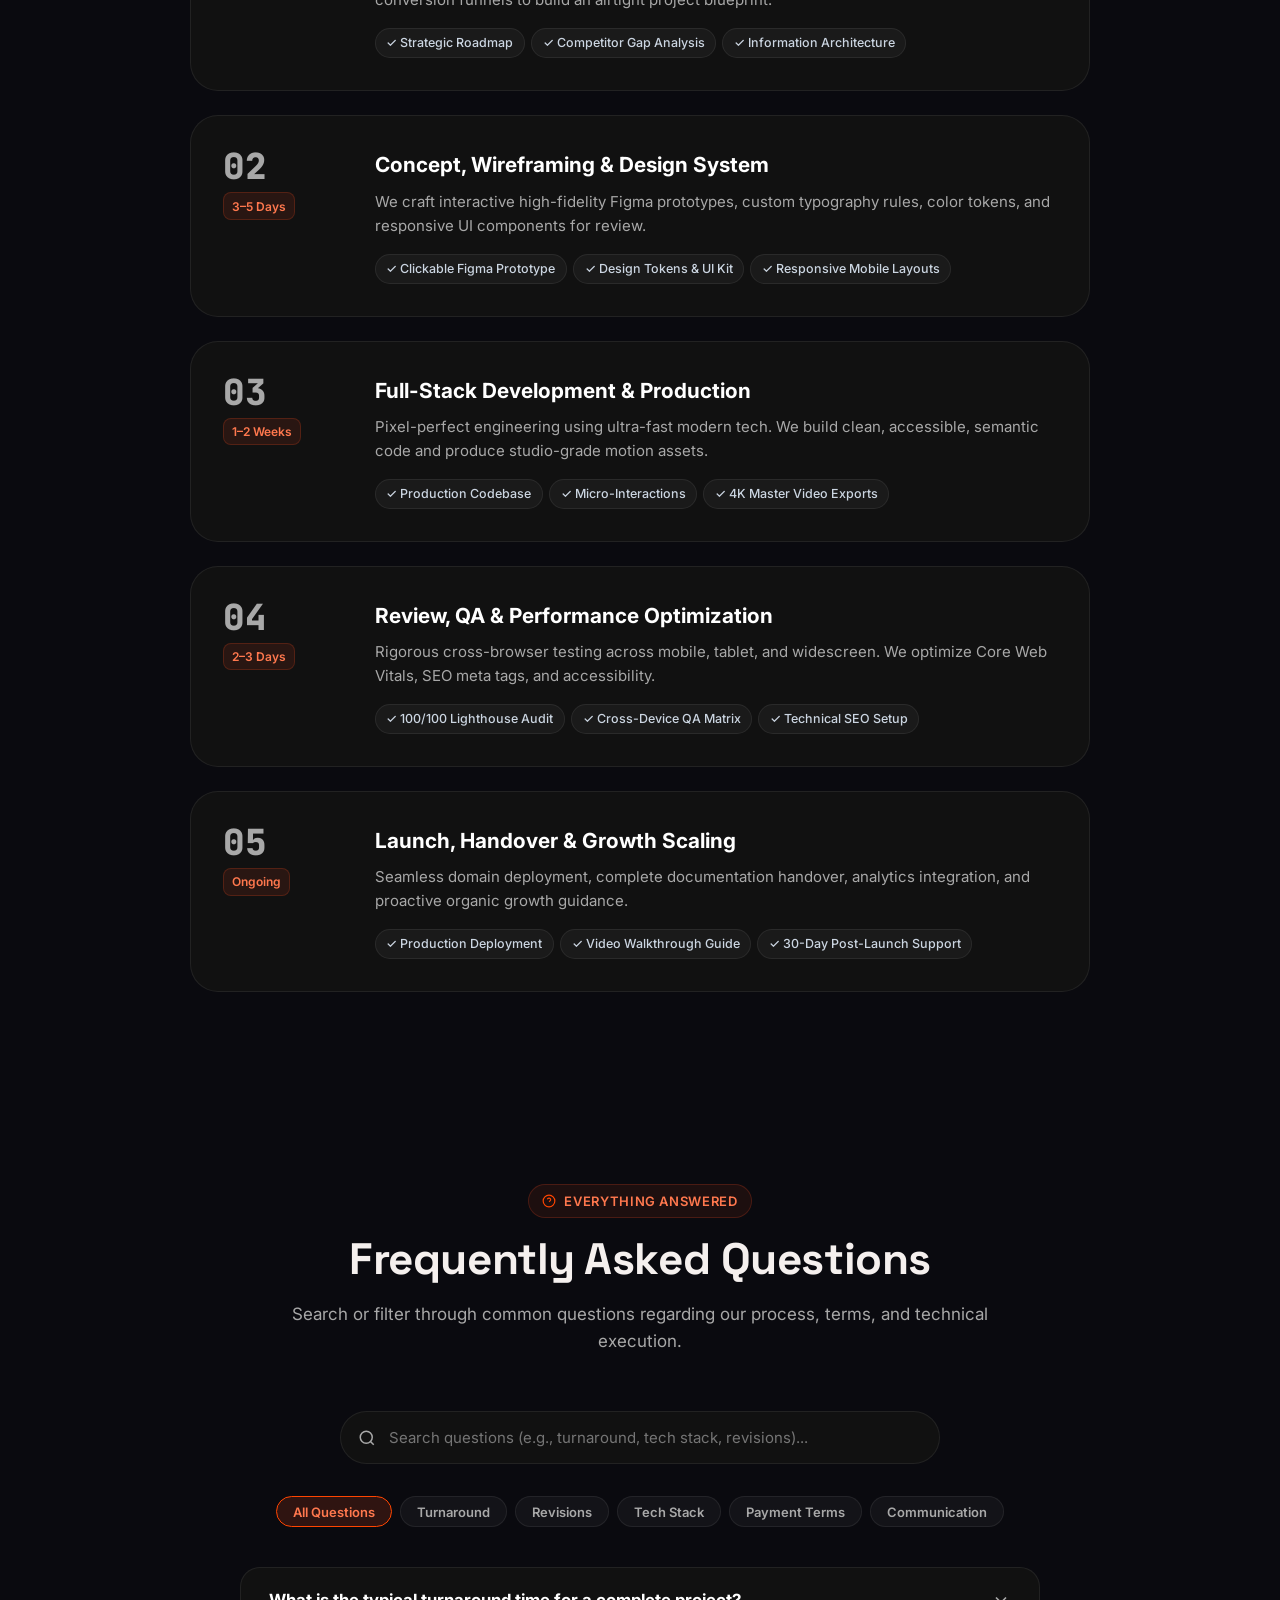
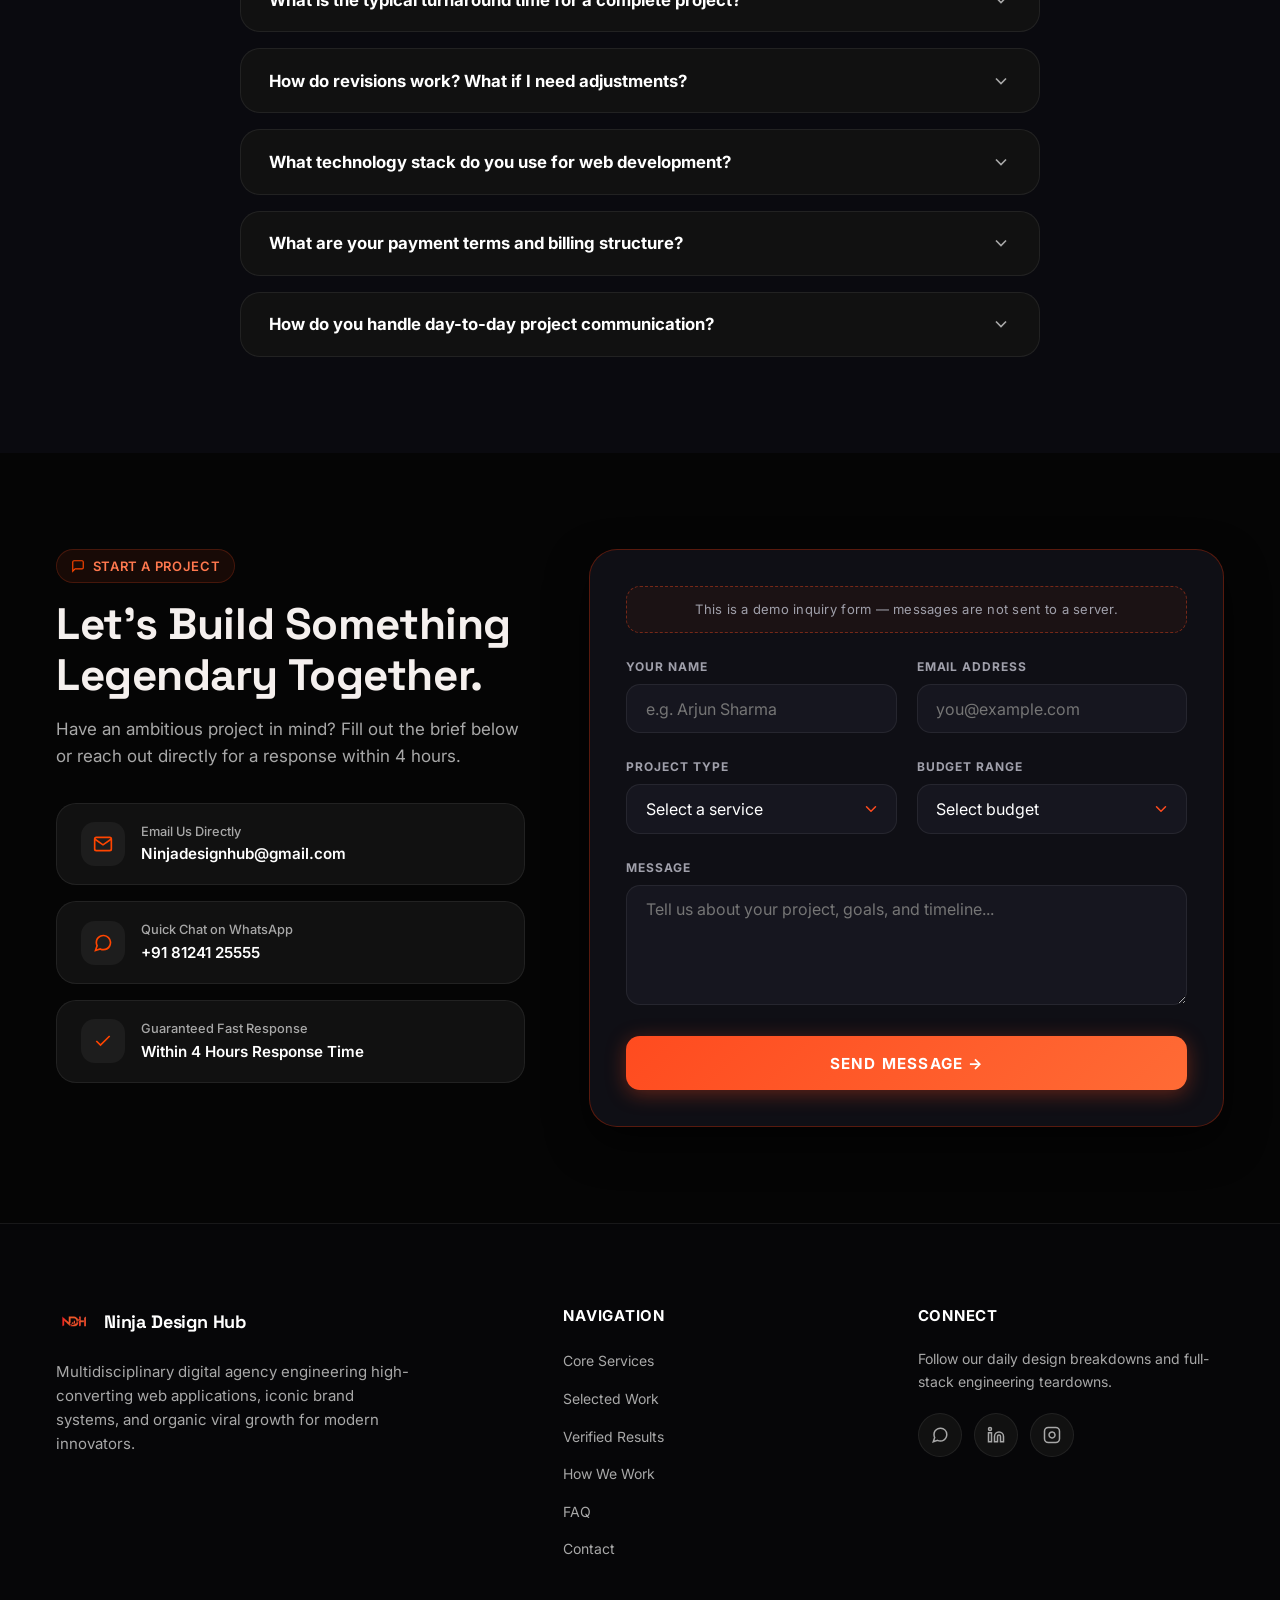
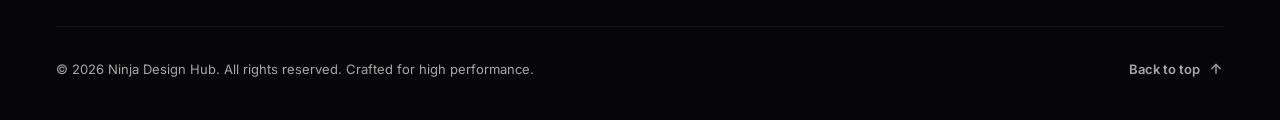
==== commit fe553e2f: "Improved UI" ====
--- a/index.html
+++ b/index.html
@@ -25,11 +25,10 @@
   <meta property="twitter:description" content="High-performance web apps, brand systems, and organic social scale." />
   <meta property="twitter:image" content="assets/NDH.jpeg" />
 
-  <!-- Preconnect & Google Fonts -->
+  <!-- Preconnect & Google Fonts (Streamlined weights + swap for speed) -->
   <link rel="preconnect" href="https://fonts.googleapis.com" />
   <link rel="preconnect" href="https://fonts.gstatic.com" crossorigin />
-  <link href="https://fonts.googleapis.com/css2?family=Inter:wght@300;400;500;600;700;800&family=JetBrains+Mono:wght@400;500;600;700&family=Space+Grotesk:wght@400;500;600;700&display=swap" rel="stylesheet" />
-  <link href="https://fonts.cdnfonts.com/css/proxima-nova" rel="stylesheet" />
+  <link href="https://fonts.googleapis.com/css2?family=Inter:wght@400;500;600;700&family=JetBrains+Mono:wght@500;600&family=Space+Grotesk:wght@500;600;700&display=swap" rel="stylesheet" />
 
   <!-- Progressive enhancement flag: gates entrance/reveal styles on JS availability -->
   <script>document.documentElement.classList.add('js');</script>
@@ -96,7 +95,10 @@
   <header class="site-header" id="site-header">
     <div class="navbar-inner">
       <a href="#home" class="brand-logo" aria-label="Ninja Design Hub Home">
-        <img src="assets/logo-sm.png" alt="Ninja Design Hub" onerror="this.style.display='none'; this.nextElementSibling.style.display='flex';" />
+        <picture>
+          <source srcset="assets/logo-sm.webp" type="image/webp" />
+          <img src="assets/logo-sm.png" alt="Ninja Design Hub" width="32" height="32" decoding="async" onerror="this.style.display='none'; this.nextElementSibling.style.display='flex';" />
+        </picture>
         <div class="brand-logo-fallback" style="display:none;">N</div>
         <span>Ninja Design Hub</span>
       </a>
@@ -130,7 +132,10 @@
     <div>
       <div class="mobile-drawer-header">
         <div class="brand-logo">
-          <img src="assets/logo-sm.png" alt="Ninja Design Hub" width="32" height="32" onerror="this.style.display='none';" />
+          <picture>
+            <source srcset="assets/logo-sm.webp" type="image/webp" />
+            <img src="assets/logo-sm.png" alt="Ninja Design Hub" width="32" height="32" decoding="async" onerror="this.style.display='none';" />
+          </picture>
           <span>Ninja Design Hub</span>
         </div>
         <button class="modal-close-btn" id="mobile-close-btn" aria-label="Close menu">✕</button>
@@ -562,7 +567,10 @@
           <!-- Project 1: The secretflorist (Bouquet & Floral Experience) -->
           <div class="portfolio-card fx-reveal" data-category="web">
             <div class="portfolio-card-media">
-              <img src="assets/project-florist.jpg" alt="The secretflorist" loading="lazy" />
+              <picture>
+                <source srcset="assets/project-florist.webp" type="image/webp" />
+                <img src="assets/project-florist.jpg" alt="The secretflorist" width="800" height="450" loading="lazy" decoding="async" />
+              </picture>
               <span class="card-category-badge">Bouquet &amp; Floral Experience</span>
             </div>
             <div class="portfolio-card-body">
@@ -585,7 +593,10 @@
           <!-- Web Dev 2: SaaS Analytics -->
           <div class="portfolio-card fx-reveal" data-category="web">
             <div class="portfolio-card-media">
-              <img src="assets/project-dashboard.png" alt="SaaS Metrics Dashboard" loading="lazy" />
+              <picture>
+                <source srcset="assets/project-dashboard.webp" type="image/webp" />
+                <img src="assets/project-dashboard.png" alt="SaaS Metrics Dashboard" width="1600" height="1100" loading="lazy" decoding="async" />
+              </picture>
               <span class="card-category-badge">Web Application</span>
             </div>
             <div class="portfolio-card-body">
@@ -615,7 +626,10 @@
           <!-- Web Dev 3: Luxury E-Commerce -->
           <div class="portfolio-card fx-reveal" data-category="web">
             <div class="portfolio-card-media">
-              <img src="assets/project-commerce.png" alt="Aura Luxury E-Commerce" loading="lazy" />
+              <picture>
+                <source srcset="assets/project-commerce.webp" type="image/webp" />
+                <img src="assets/project-commerce.png" alt="Aura Luxury E-Commerce" width="1200" height="1400" loading="lazy" decoding="async" />
+              </picture>
               <span class="card-category-badge">E-Commerce</span>
             </div>
             <div class="portfolio-card-body">
@@ -643,7 +657,10 @@
           <!-- Brand Project 1 -->
           <div class="portfolio-card fx-reveal" data-category="brand">
             <div class="portfolio-card-media">
-              <img src="assets/project-brand.png" alt="Aether AI Brand Identity" loading="lazy" />
+              <picture>
+                <source srcset="assets/project-brand.webp" type="image/webp" />
+                <img src="assets/project-brand.png" alt="Aether AI Brand Identity" width="1200" height="1200" loading="lazy" decoding="async" />
+              </picture>
               <span class="card-category-badge">Brand Identity System</span>
             </div>
             <div class="portfolio-card-body">
@@ -670,7 +687,10 @@
           <!-- Brand Project 2: Mobile App Branding -->
           <div class="portfolio-card fx-reveal" data-category="brand">
             <div class="portfolio-card-media">
-              <img src="assets/project-mobile.png" alt="Zenith Fintech Mobile App" loading="lazy" />
+              <picture>
+                <source srcset="assets/project-mobile.webp" type="image/webp" />
+                <img src="assets/project-mobile.png" alt="Zenith Fintech Mobile App" width="1200" height="1700" loading="lazy" decoding="async" />
+              </picture>
               <span class="card-category-badge">UI/UX &amp; App Design</span>
             </div>
             <div class="portfolio-card-body">
@@ -697,7 +717,10 @@
           <!-- Video Project 1: Short-Form Viral Reel -->
           <div class="portfolio-card fx-reveal" data-category="video">
             <div class="portfolio-card-media">
-              <img src="assets/NDH.jpeg" alt="Viral Hook Reel Video" loading="lazy" />
+              <picture>
+                <source srcset="assets/NDH.webp" type="image/webp" />
+                <img src="assets/NDH.jpeg" alt="Viral Hook Reel Video" width="1200" height="1200" loading="lazy" decoding="async" />
+              </picture>
               <div class="video-play-overlay open-video-modal" data-video-title="Viral Tech Launch Reel (4.8M Views)" data-video-url="https://www.youtube.com/embed/dQw4w9WgXcQ?autoplay=1" data-views="4.8M Views" data-duration="0:45">
                 <div class="play-circle">
                   <svg viewBox="0 0 24 24" fill="currentColor"><polygon points="5 3 19 12 5 21 5 3"></polygon></svg>
@@ -729,7 +752,10 @@
           <!-- Video Project 2: Commercial Brand Film -->
           <div class="portfolio-card fx-reveal" data-category="video">
             <div class="portfolio-card-media">
-              <img src="assets/project-brand.png" alt="Commercial Brand Film" loading="lazy" />
+              <picture>
+                <source srcset="assets/project-brand.webp" type="image/webp" />
+                <img src="assets/project-brand.png" alt="Commercial Brand Film" width="1200" height="1200" loading="lazy" decoding="async" />
+              </picture>
               <div class="video-play-overlay open-video-modal" data-video-title="NextGen AI Brand Anthem Commercial" data-video-url="https://www.youtube.com/embed/dQw4w9WgXcQ?autoplay=1" data-views="1.2M Views" data-duration="1:30">
                 <div class="play-circle">
                   <svg viewBox="0 0 24 24" fill="currentColor"><polygon points="5 3 19 12 5 21 5 3"></polygon></svg>
@@ -1226,7 +1252,10 @@
         <!-- Brand Info -->
         <div class="footer-brand-col">
           <a href="#home" class="brand-logo">
-            <img src="assets/logo-sm.png" alt="Ninja Design Hub" width="36" height="36" onerror="this.style.display='none';" />
+            <picture>
+              <source srcset="assets/logo-sm.webp" type="image/webp" />
+              <img src="assets/logo-sm.png" alt="Ninja Design Hub" width="36" height="36" decoding="async" onerror="this.style.display='none';" />
+            </picture>
             <span>Ninja Design Hub</span>
           </a>
           <p class="footer-desc">
@@ -1330,6 +1359,6 @@
   </div>
 
   <!-- JavaScript -->
-  <script src="script.js"></script>
+  <script src="script.js" defer></script>
 </body>
 </html>
--- a/styles.css
+++ b/styles.css
@@ -5,7 +5,6 @@
    ========================================================================== */
 
 /* Typography: Custom Fonts */
-@import url('https://fonts.cdnfonts.com/css/proxima-nova');
 
 @font-face {
   font-family: 'Ethnocentric';
@@ -86,7 +85,7 @@
 
   /* Typography Stacks */
   --font-heading: 'Ethnocentric', 'Space Grotesk', sans-serif;
-  --font-brand: 'Proxima Nova', -apple-system, BlinkMacSystemFont, 'Segoe UI', Roboto, sans-serif;
+  --font-brand: 'Space Grotesk', -apple-system, BlinkMacSystemFont, 'Segoe UI', Roboto, sans-serif;
   --font-sans: 'Inter', -apple-system, BlinkMacSystemFont, 'Segoe UI', Roboto, sans-serif;
   --font-mono: 'JetBrains Mono', monospace;
 
@@ -235,7 +234,21 @@
   background-image:
     radial-gradient(circle at 15% 10%, rgba(255, 75, 31, 0.04) 0%, transparent 40%),
     radial-gradient(circle at 85% 60%, rgba(59, 130, 246, 0.04) 0%, transparent 40%);
-  background-attachment: fixed;
+  background-attachment: scroll; /* Mobile scroll smoothness: prevents full-screen repaint jank */
+}
+
+@media (min-width: 1025px) and (hover: hover) {
+  body {
+    background-attachment: fixed;
+  }
+}
+
+button,
+a,
+input,
+select,
+textarea {
+  touch-action: manipulation; /* Eliminate 300ms touch tap delay on mobile */
 }
 
 img,
@@ -683,13 +696,16 @@
   display: flex;
   align-items: center;
   justify-content: center;
-  width: 40px;
-  height: 40px;
+  min-width: 44px;
+  min-height: 44px;
+  width: 44px;
+  height: 44px;
   border-radius: var(--radius-full);
   background: var(--bg-card);
   border: 1px solid var(--border-subtle);
   color: #ffffff;
   flex-shrink: 0;
+  cursor: pointer;
 }
 
 @media (min-width: 960px) {
@@ -718,7 +734,8 @@
 .mobile-drawer {
   position: fixed;
   top: 0;
-  right: -100%;
+  right: 0;
+  transform: translateX(100%) translateZ(0);
   width: 85%;
   max-width: 380px;
   height: 100vh;
@@ -729,16 +746,18 @@
   display: flex;
   flex-direction: column;
   justify-content: space-between;
-  transition: right var(--transition-normal), visibility 0s linear var(--transition-normal);
+  will-change: transform;
+  transition: transform var(--transition-normal), visibility 0s linear var(--transition-normal);
   /* Hidden from the tab order & screen readers while closed */
   visibility: hidden;
   overflow-y: auto;
+  -webkit-overflow-scrolling: touch;
 }
 
 .mobile-drawer.open {
-  right: 0;
+  transform: translateX(0) translateZ(0);
   visibility: visible;
-  transition: right var(--transition-normal);
+  transition: transform var(--transition-normal);
 }
 
 .mobile-drawer-header {
@@ -2635,7 +2654,7 @@
   border: 1px solid var(--border-subtle);
   border-radius: var(--radius-md);
   color: #ffffff;
-  font-size: 0.9375rem;
+  font-size: 1rem; /* 16px minimum prevents iOS Safari auto-zoom on focus */
   outline: none;
   transition: all var(--transition-normal);
 }
@@ -2779,8 +2798,10 @@
 }
 
 .modal-close-btn {
-  width: 36px;
-  height: 36px;
+  min-width: 44px;
+  min-height: 44px;
+  width: 44px;
+  height: 44px;
   border-radius: 50%;
   background: rgba(255, 255, 255, 0.05);
   display: flex;
@@ -2788,6 +2809,7 @@
   justify-content: center;
   color: var(--text-secondary);
   transition: all var(--transition-fast);
+  cursor: pointer;
 }
 
 .modal-close-btn:hover {
@@ -2945,8 +2967,10 @@
   display: flex;
   align-items: center;
   justify-content: center;
-  width: 38px;
-  height: 38px;
+  min-width: 44px;
+  min-height: 44px;
+  width: 44px;
+  height: 44px;
   border-radius: var(--radius-full);
   background: var(--bg-card);
   border: 1px solid var(--border-subtle);
@@ -3287,8 +3311,8 @@
   }
 
   .menu-toggle-btn {
-    width: 32px;
-    height: 32px;
+    min-width: 44px;
+    min-height: 44px;
   }
 }
 
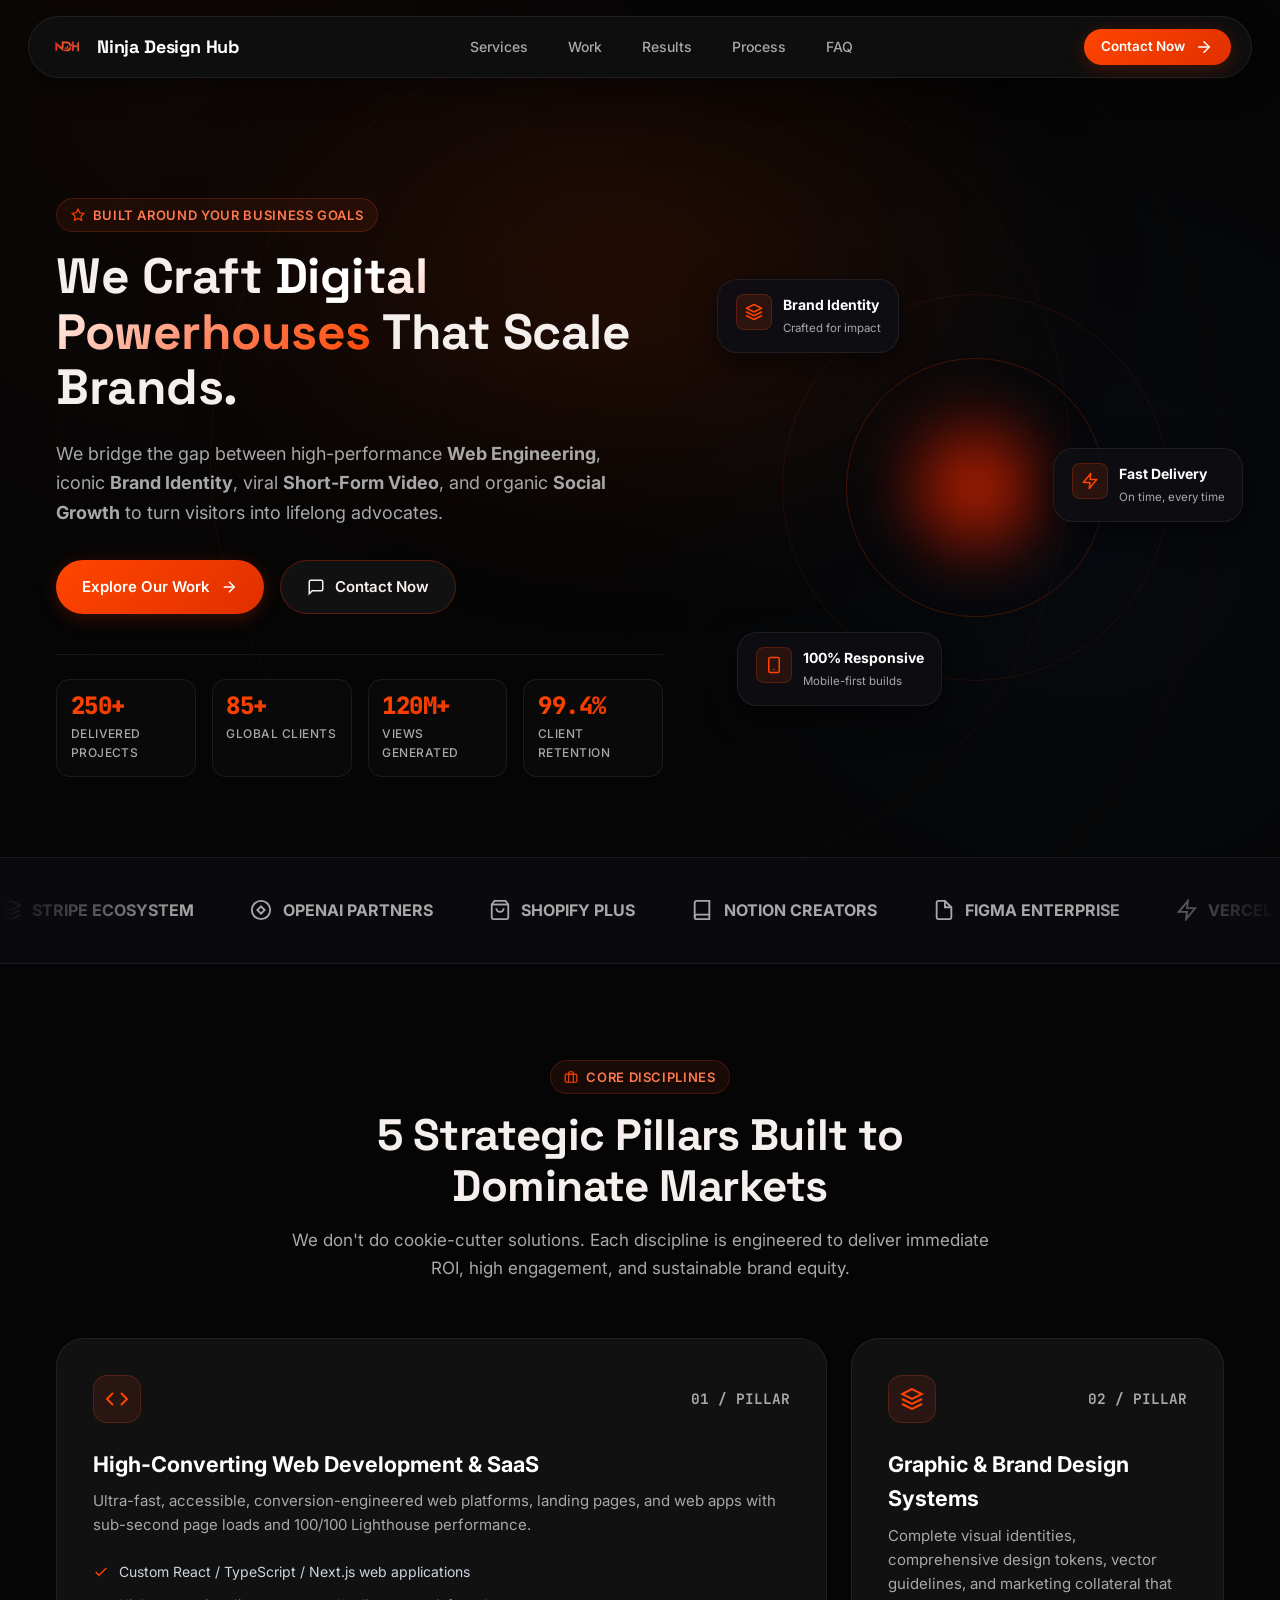
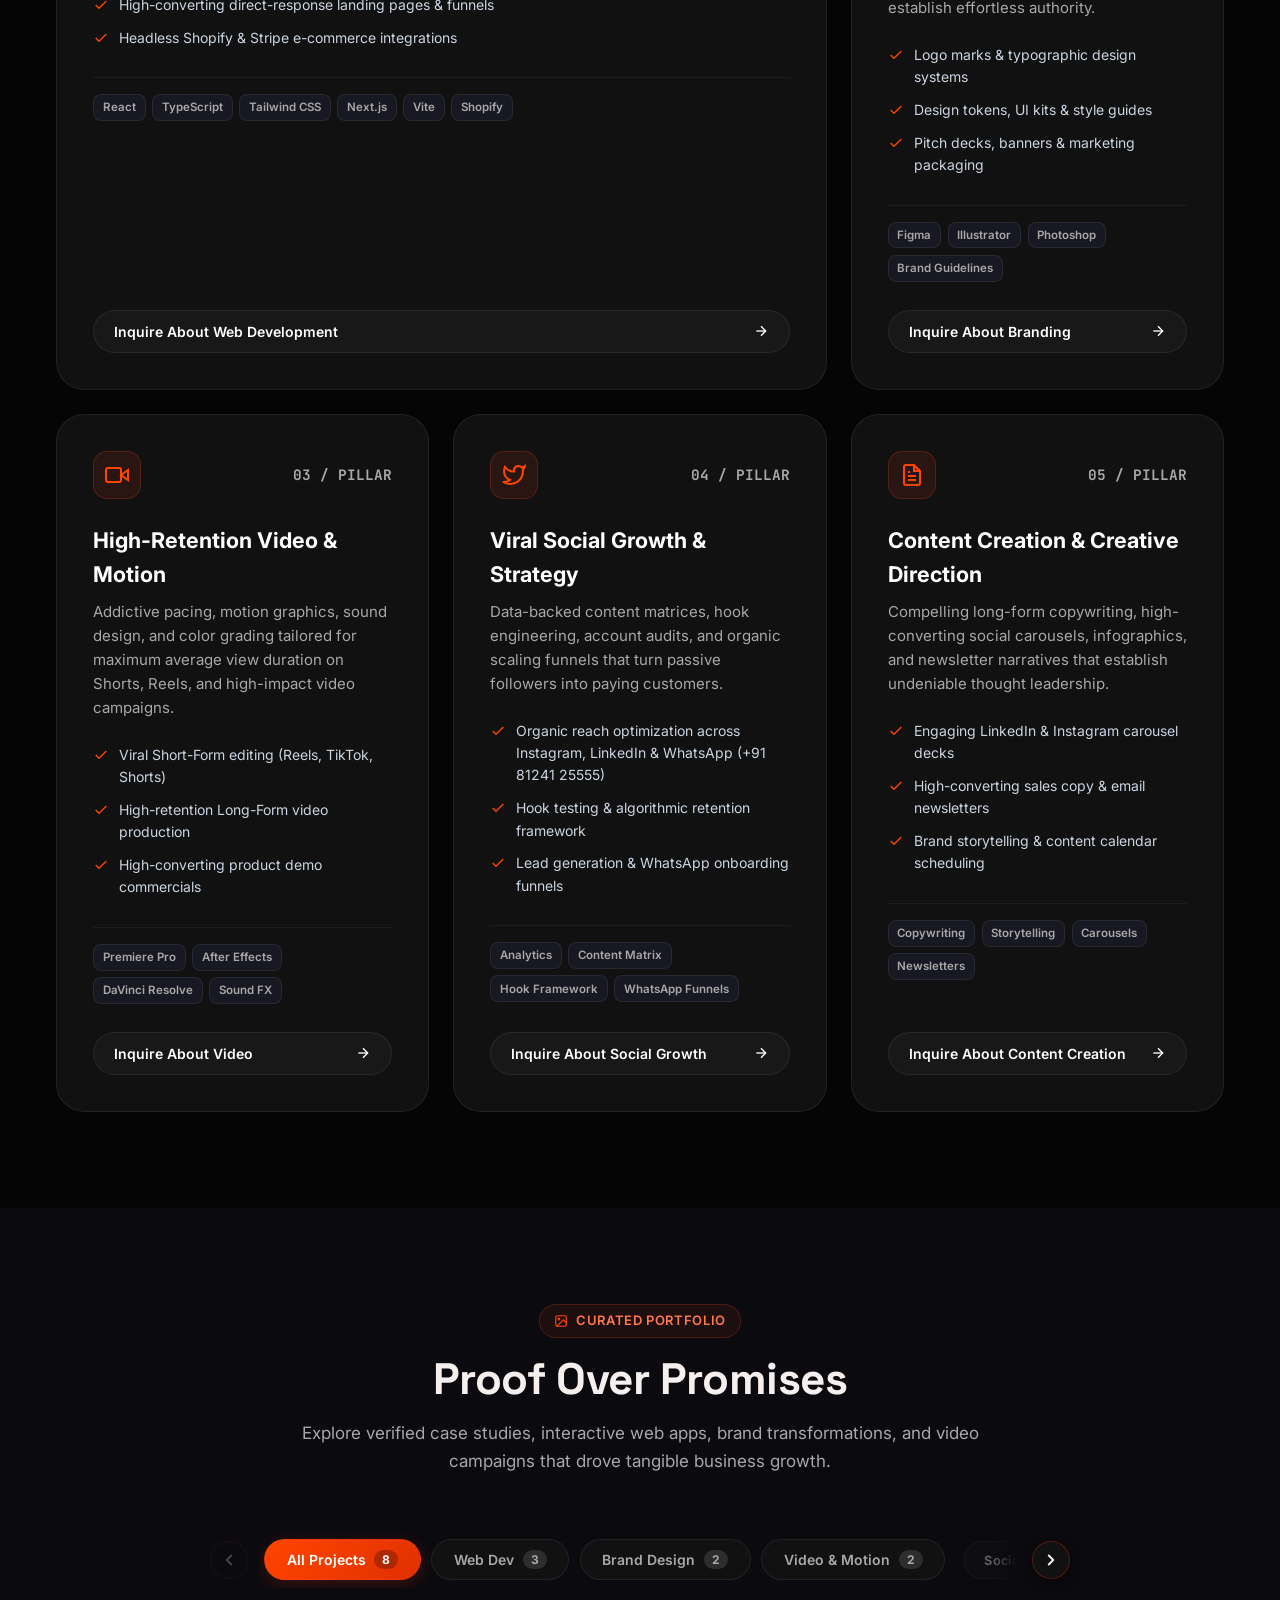
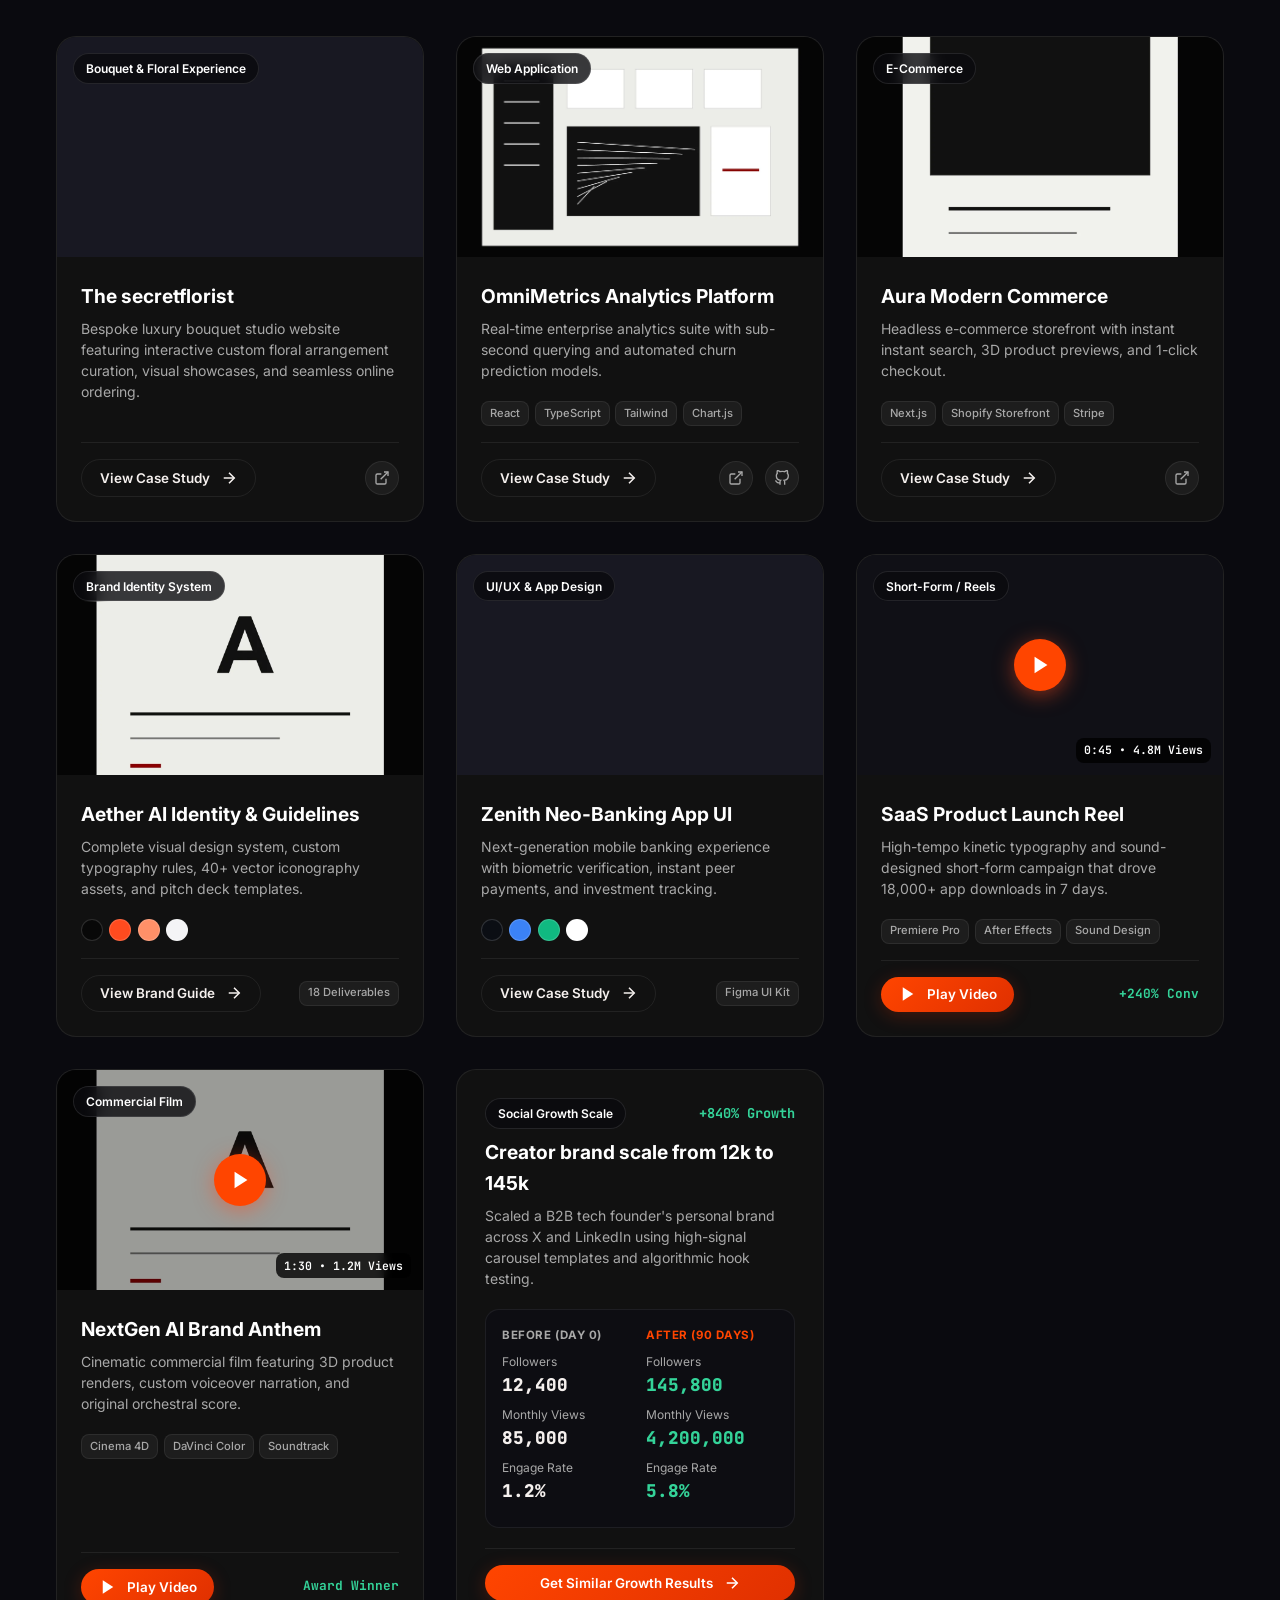
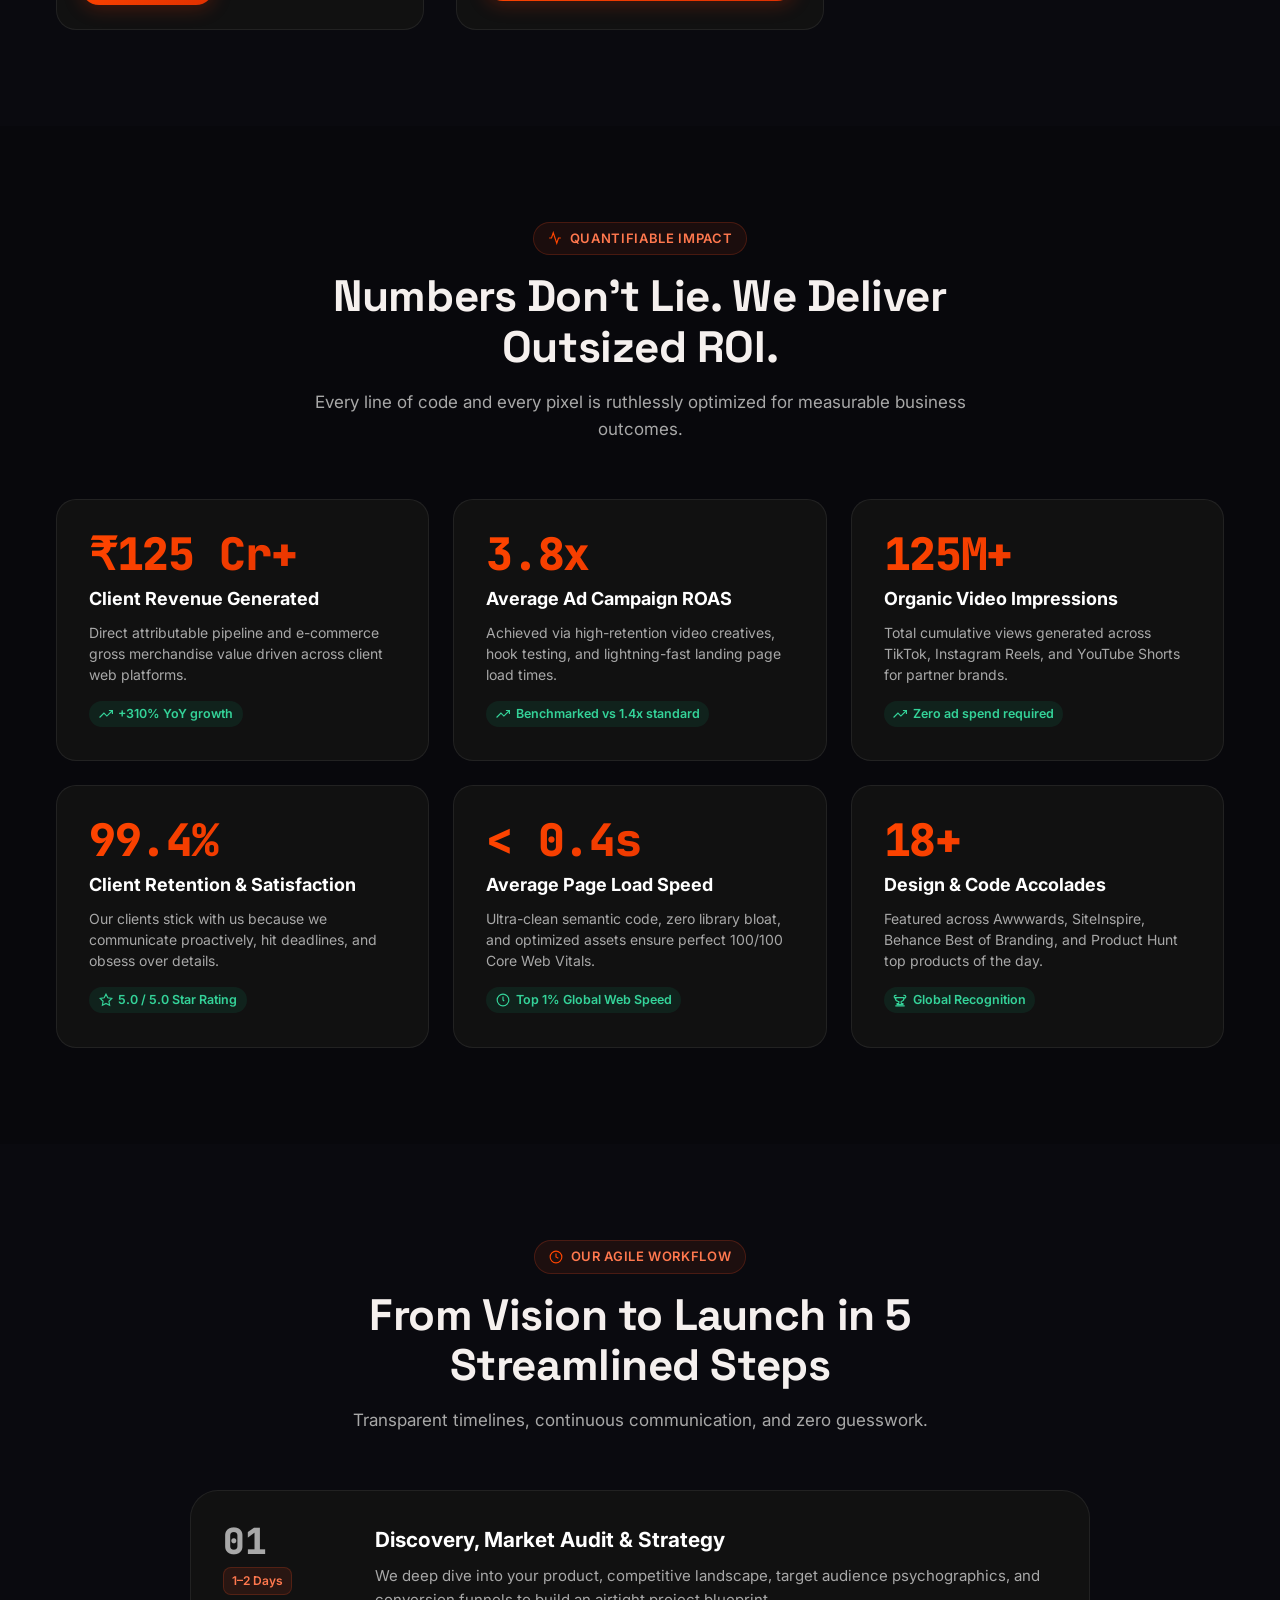
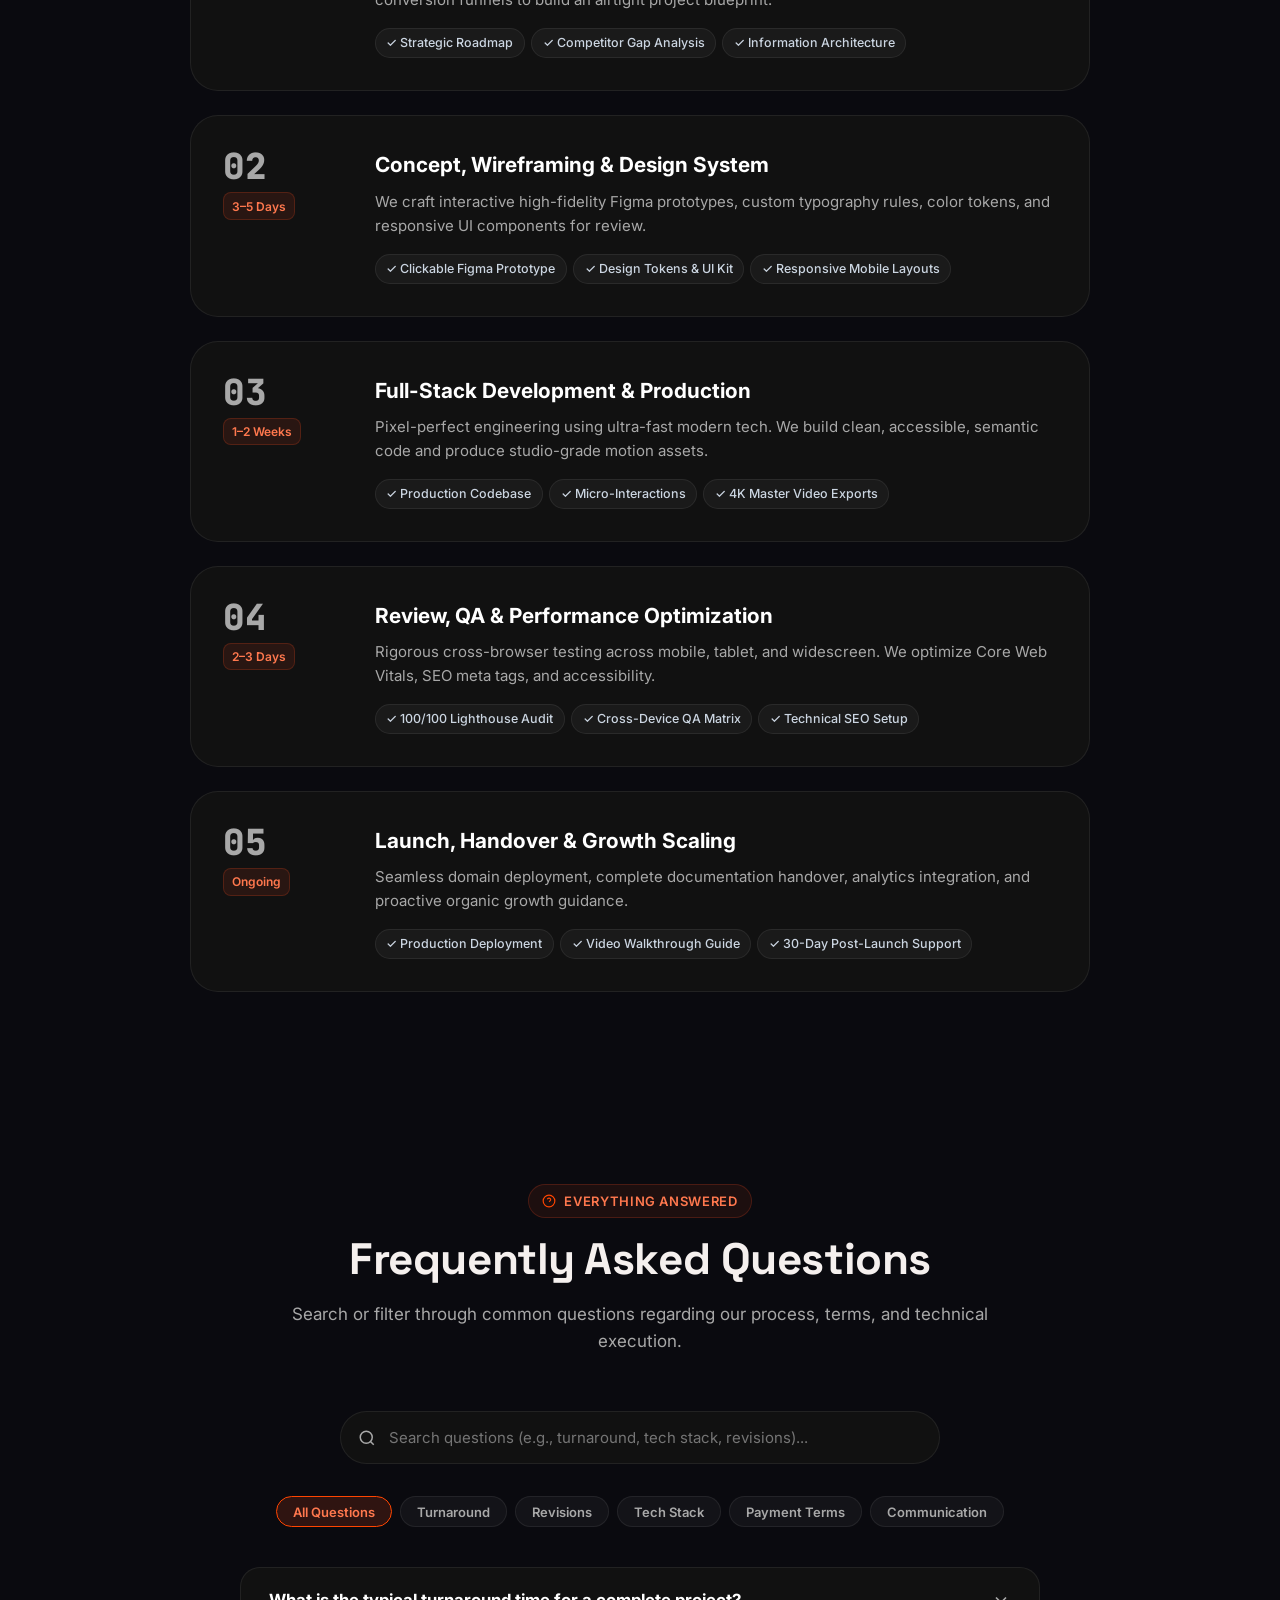
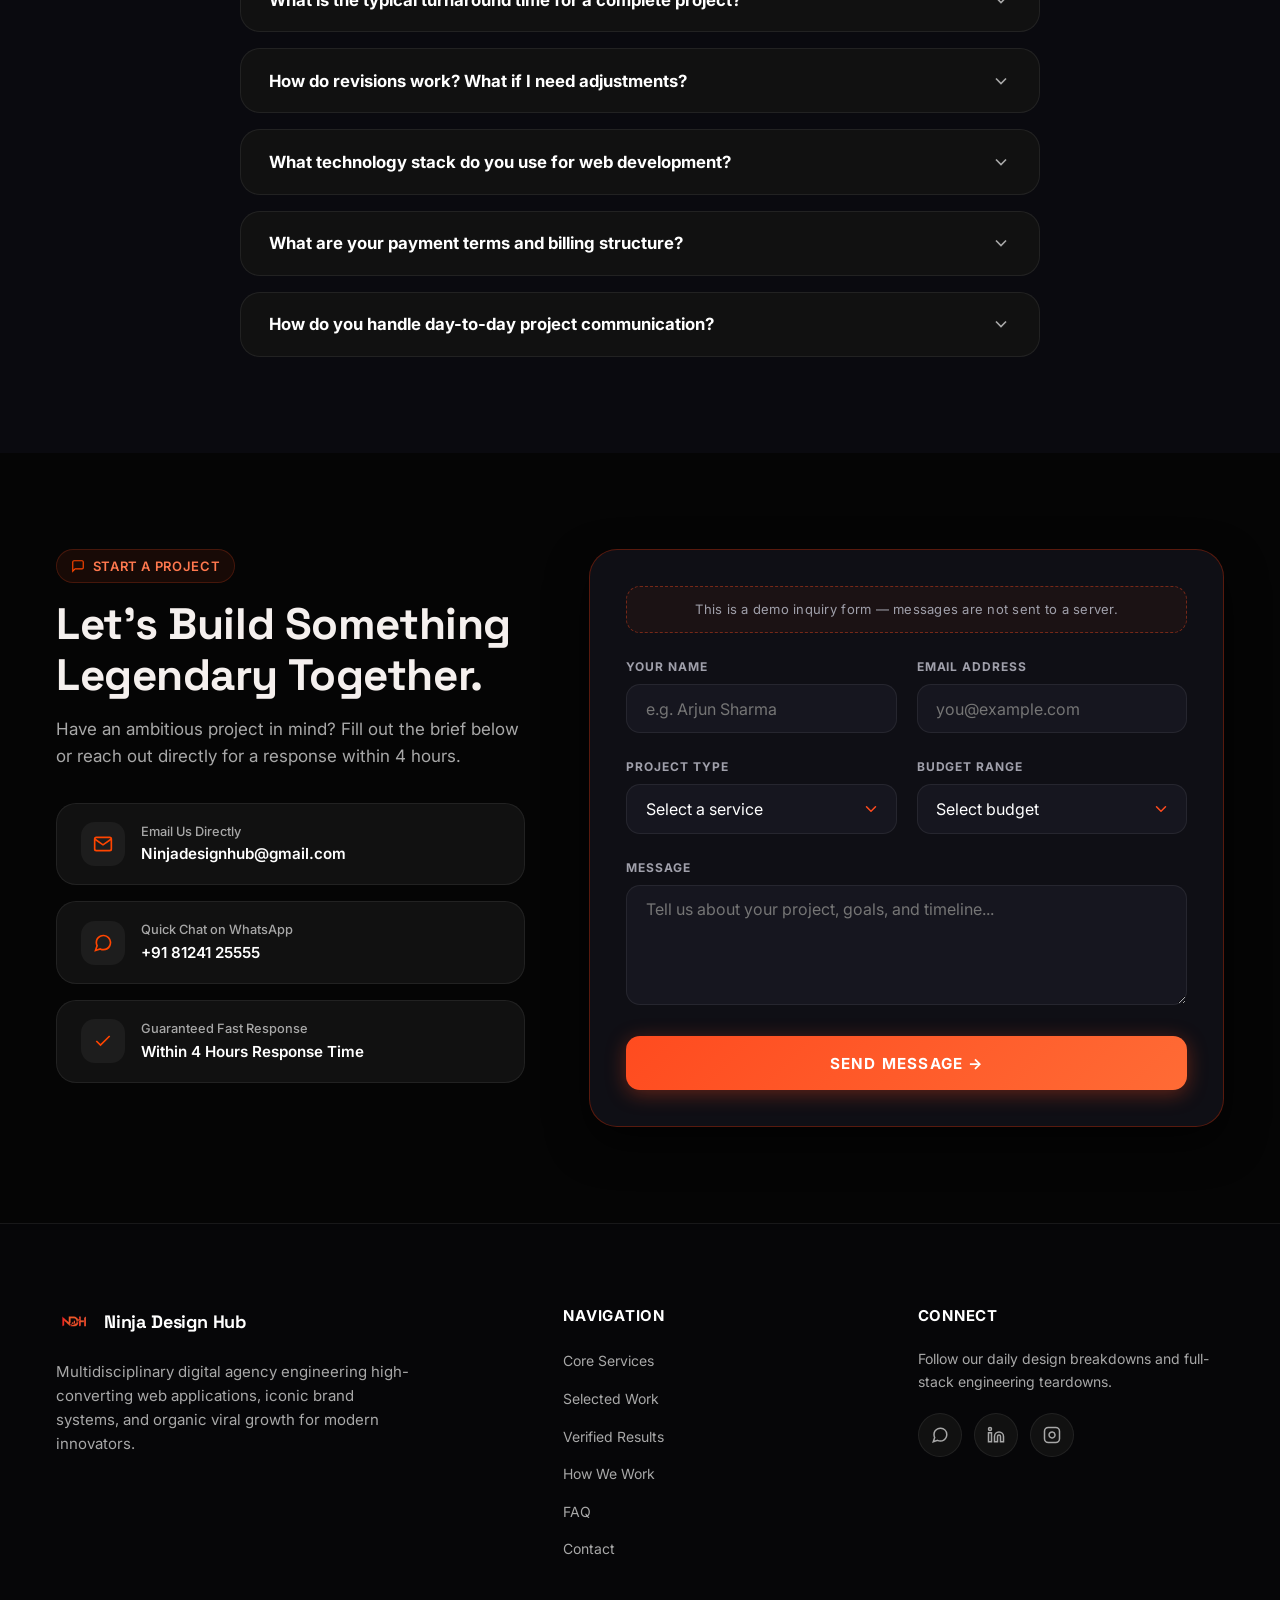
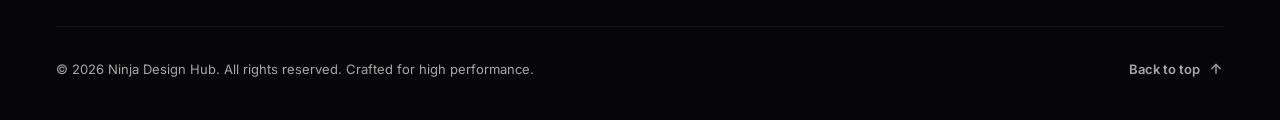
==== commit 9e184294: "feat: restore secretflorist card redirect and remove contact now from mobile drawer" ====
--- a/index.html
+++ b/index.html
@@ -149,12 +149,7 @@
         <a href="#contact" class="mobile-nav-link"><span>06. Contact Us</span> <svg viewBox="0 0 24 24" width="16" height="16" fill="none" stroke="currentColor" stroke-width="2"><polyline points="9 18 15 12 9 6"></polyline></svg></a>
       </div>
     </div>
-    <div style="padding-top: 2rem;">
-      <a href="#contact" class="btn btn-primary" style="width:100%;">
-        <span>Contact Now</span>
-        <svg viewBox="0 0 24 24" fill="none" stroke="currentColor" stroke-width="2"><line x1="5" y1="12" x2="19" y2="12"></line><polyline points="12 5 19 12 12 19"></polyline></svg>
-      </a>
-    </div>
+
   </div>
 
   <main id="main-content">
@@ -565,17 +560,19 @@
         <!-- Portfolio Cards Grid -->
         <div class="portfolio-grid" id="portfolio-grid">
           <!-- Project 1: The secretflorist (Bouquet & Floral Experience) -->
-          <div class="portfolio-card fx-reveal" data-category="web">
-            <div class="portfolio-card-media">
+          <div class="portfolio-card fx-reveal" data-category="web" data-external-url="https://thesecretflorist.in">
+            <a href="https://thesecretflorist.in" target="_blank" rel="noopener noreferrer" class="portfolio-card-media" aria-label="Visit The secretflorist live website">
               <picture>
                 <source srcset="assets/project-florist.webp" type="image/webp" />
                 <img src="assets/project-florist.jpg" alt="The secretflorist" width="800" height="450" loading="lazy" decoding="async" />
               </picture>
               <span class="card-category-badge">Bouquet &amp; Floral Experience</span>
-            </div>
+            </a>
             <div class="portfolio-card-body">
               <div>
-                <h3 class="portfolio-card-title">The secretflorist</h3>
+                <h3 class="portfolio-card-title">
+                  <a href="https://thesecretflorist.in" target="_blank" rel="noopener noreferrer" class="portfolio-title-link">The secretflorist</a>
+                </h3>
                 <p class="portfolio-card-desc">Bespoke luxury bouquet studio website featuring interactive custom floral arrangement curation, visual showcases, and seamless online ordering.</p>
               </div>
               <div class="portfolio-card-footer">
@@ -584,7 +581,7 @@
                   <svg viewBox="0 0 24 24" fill="none" stroke="currentColor" stroke-width="2"><line x1="5" y1="12" x2="19" y2="12"></line><polyline points="12 5 19 12 12 19"></polyline></svg>
                 </button>
                 <div class="portfolio-links">
-                  <a href="#contact" class="icon-link-btn" title="Live Preview" aria-label="Preview"><svg viewBox="0 0 24 24" fill="none" stroke="currentColor" stroke-width="2"><path d="M18 13v6a2 2 0 0 1-2 2H5a2 2 0 0 1-2-2V8a2 2 0 0 1 2-2h6"></path><polyline points="15 3 21 3 21 9"></polyline><line x1="10" y1="14" x2="21" y2="3"></line></svg></a>
+                  <a href="https://thesecretflorist.in" target="_blank" rel="noopener noreferrer" class="icon-link-btn" title="Visit Live Site" aria-label="Visit The secretflorist live website"><svg viewBox="0 0 24 24" fill="none" stroke="currentColor" stroke-width="2"><path d="M18 13v6a2 2 0 0 1-2 2H5a2 2 0 0 1-2-2V8a2 2 0 0 1 2-2h6"></path><polyline points="15 3 21 3 21 9"></polyline><line x1="10" y1="14" x2="21" y2="3"></line></svg></a>
                 </div>
               </div>
             </div>
--- a/styles.css
+++ b/styles.css
@@ -1811,12 +1811,27 @@
   box-shadow: var(--shadow-lg);
 }
 
+.portfolio-card[data-external-url] {
+  cursor: pointer;
+}
+
 .portfolio-card-media {
+  display: block;
   position: relative;
   width: 100%;
   height: 220px;
   overflow: hidden;
   background: #181822;
+}
+
+.portfolio-title-link {
+  color: inherit;
+  text-decoration: none;
+  transition: color var(--transition-fast);
+}
+
+.portfolio-title-link:hover {
+  color: var(--accent-primary);
 }
 
 .portfolio-card-media img {
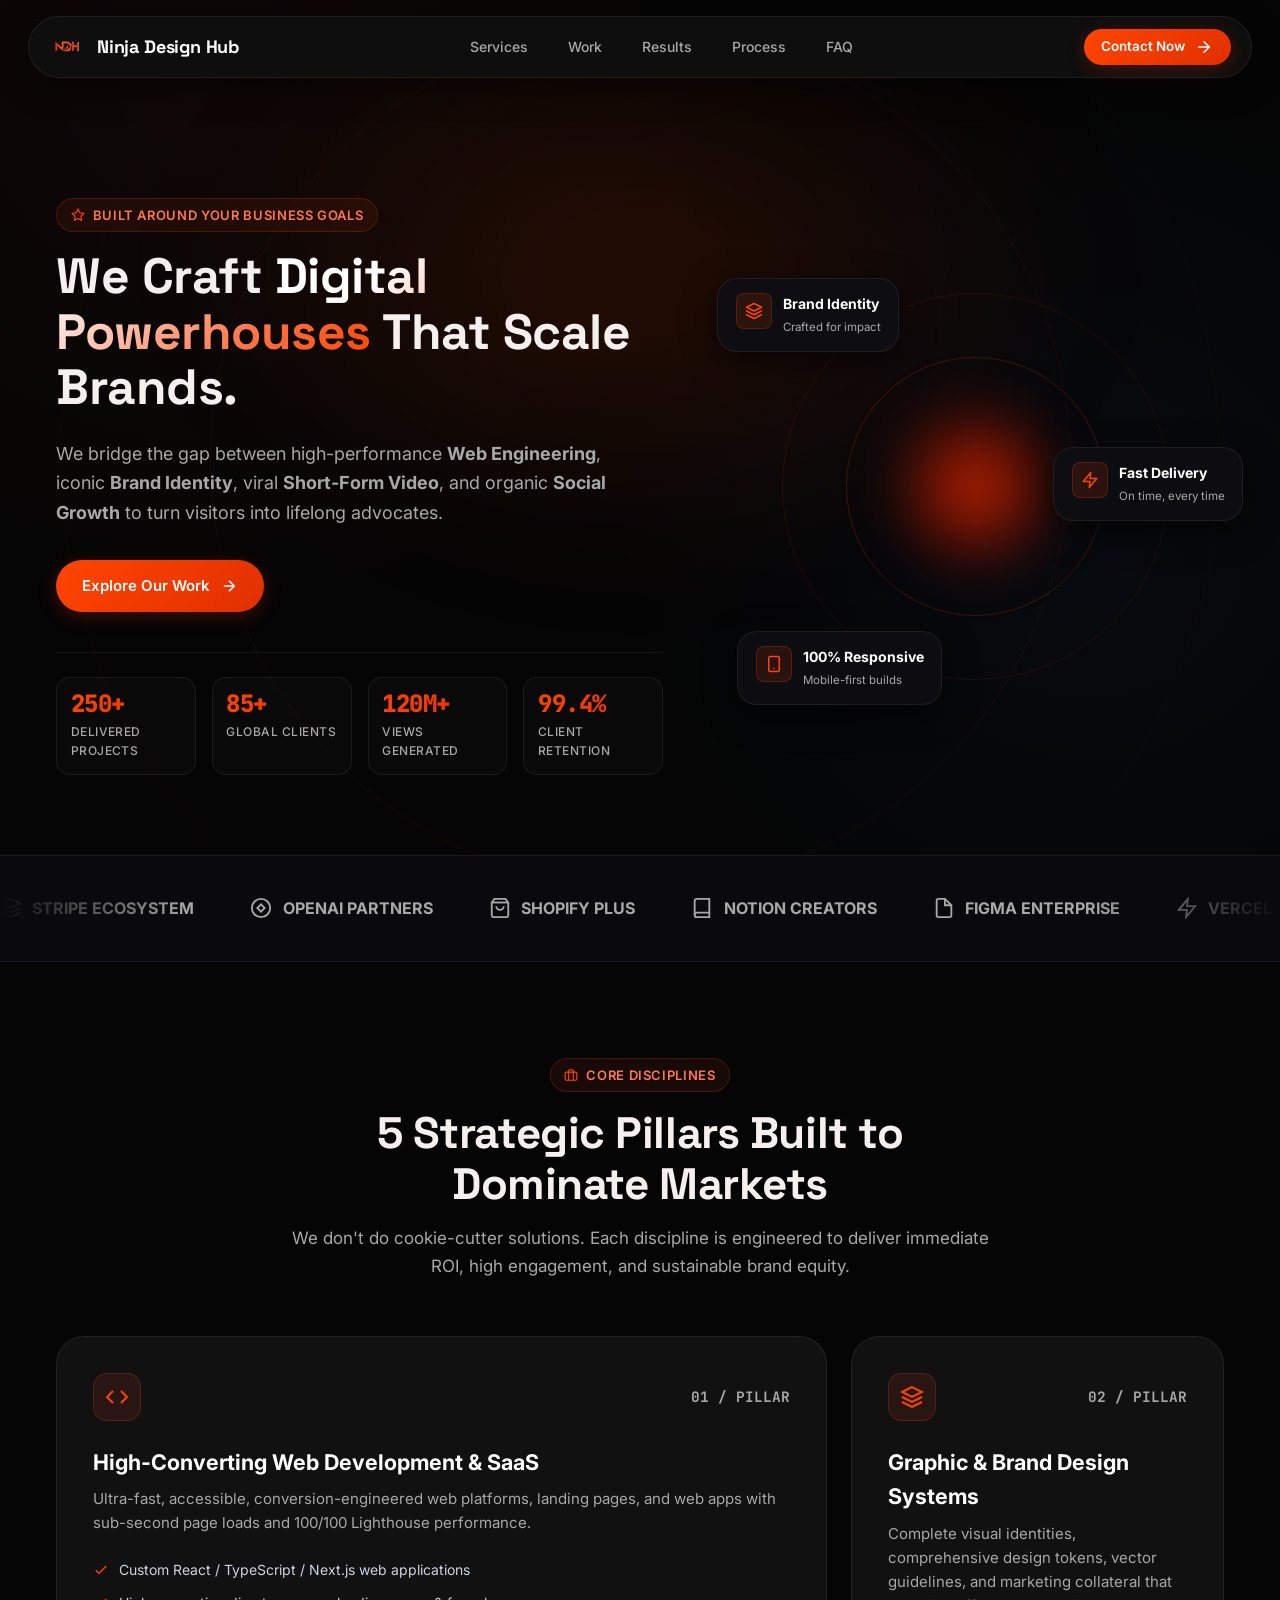
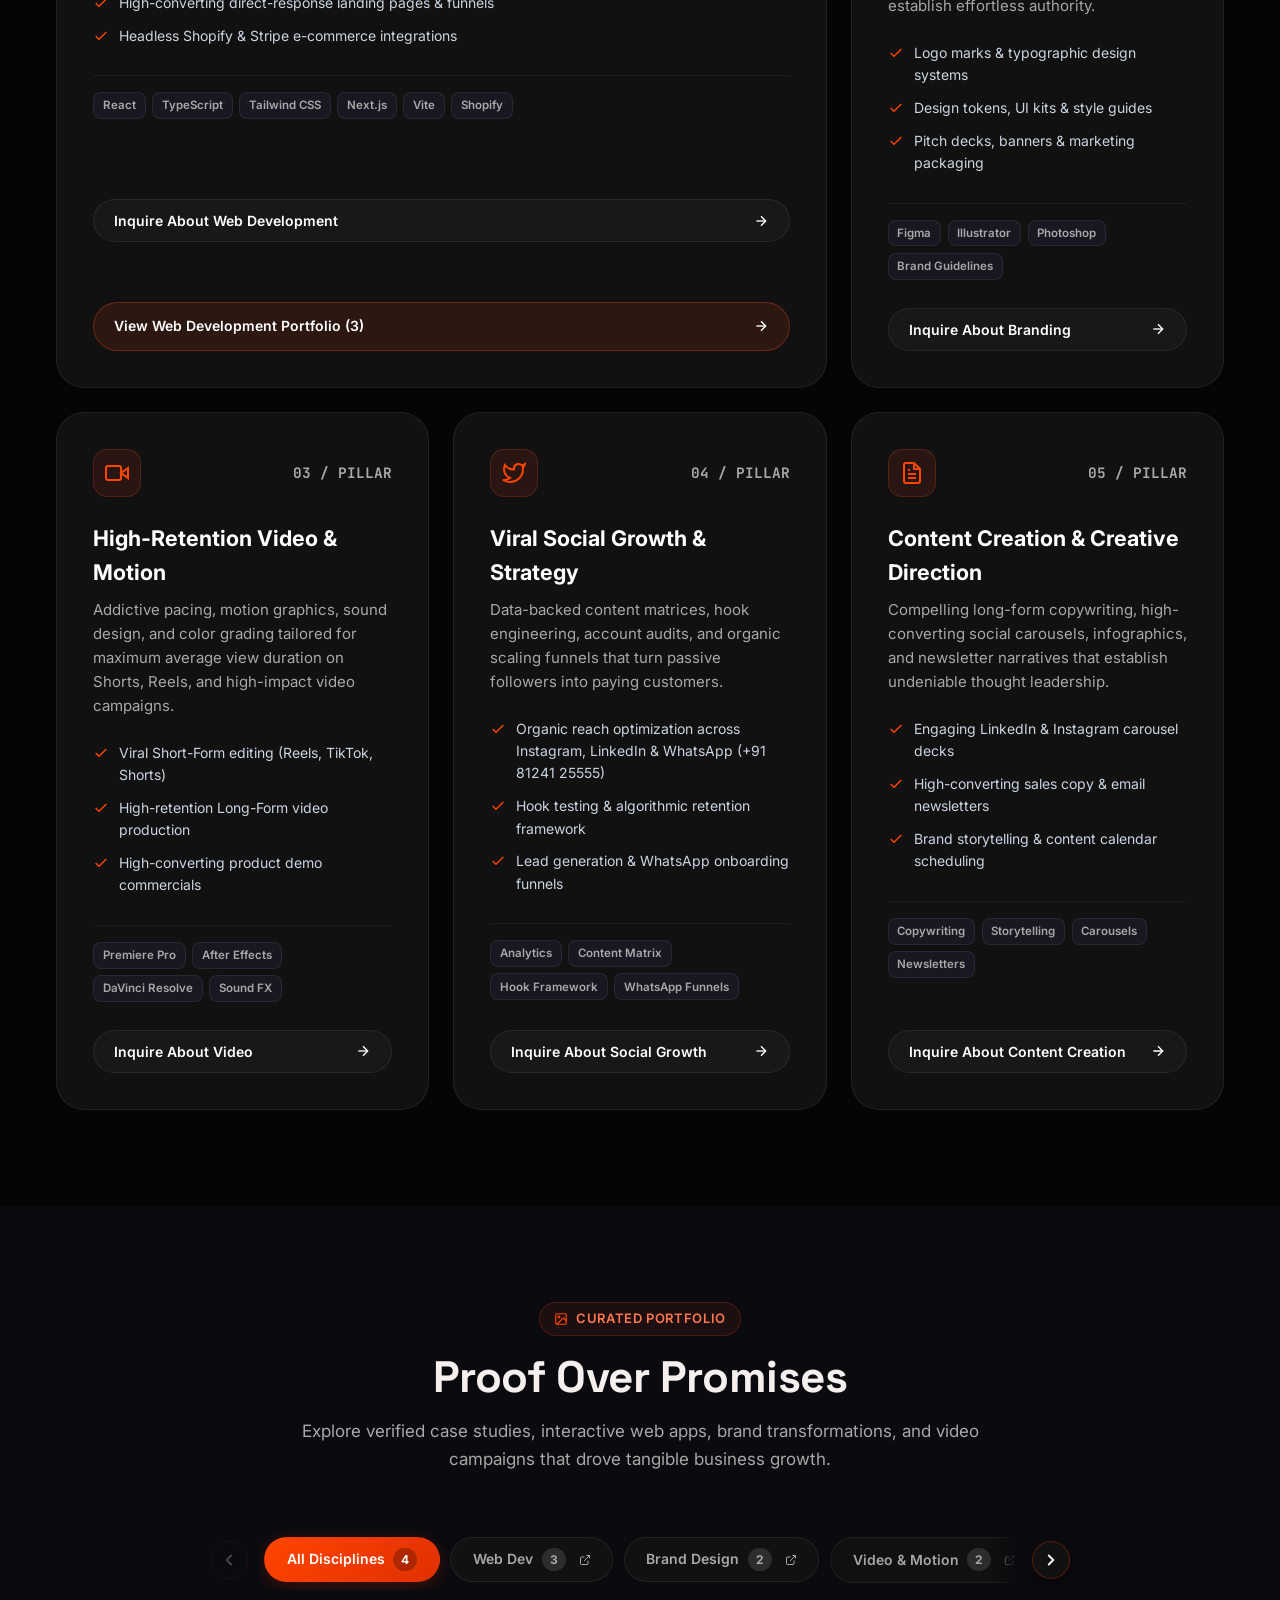
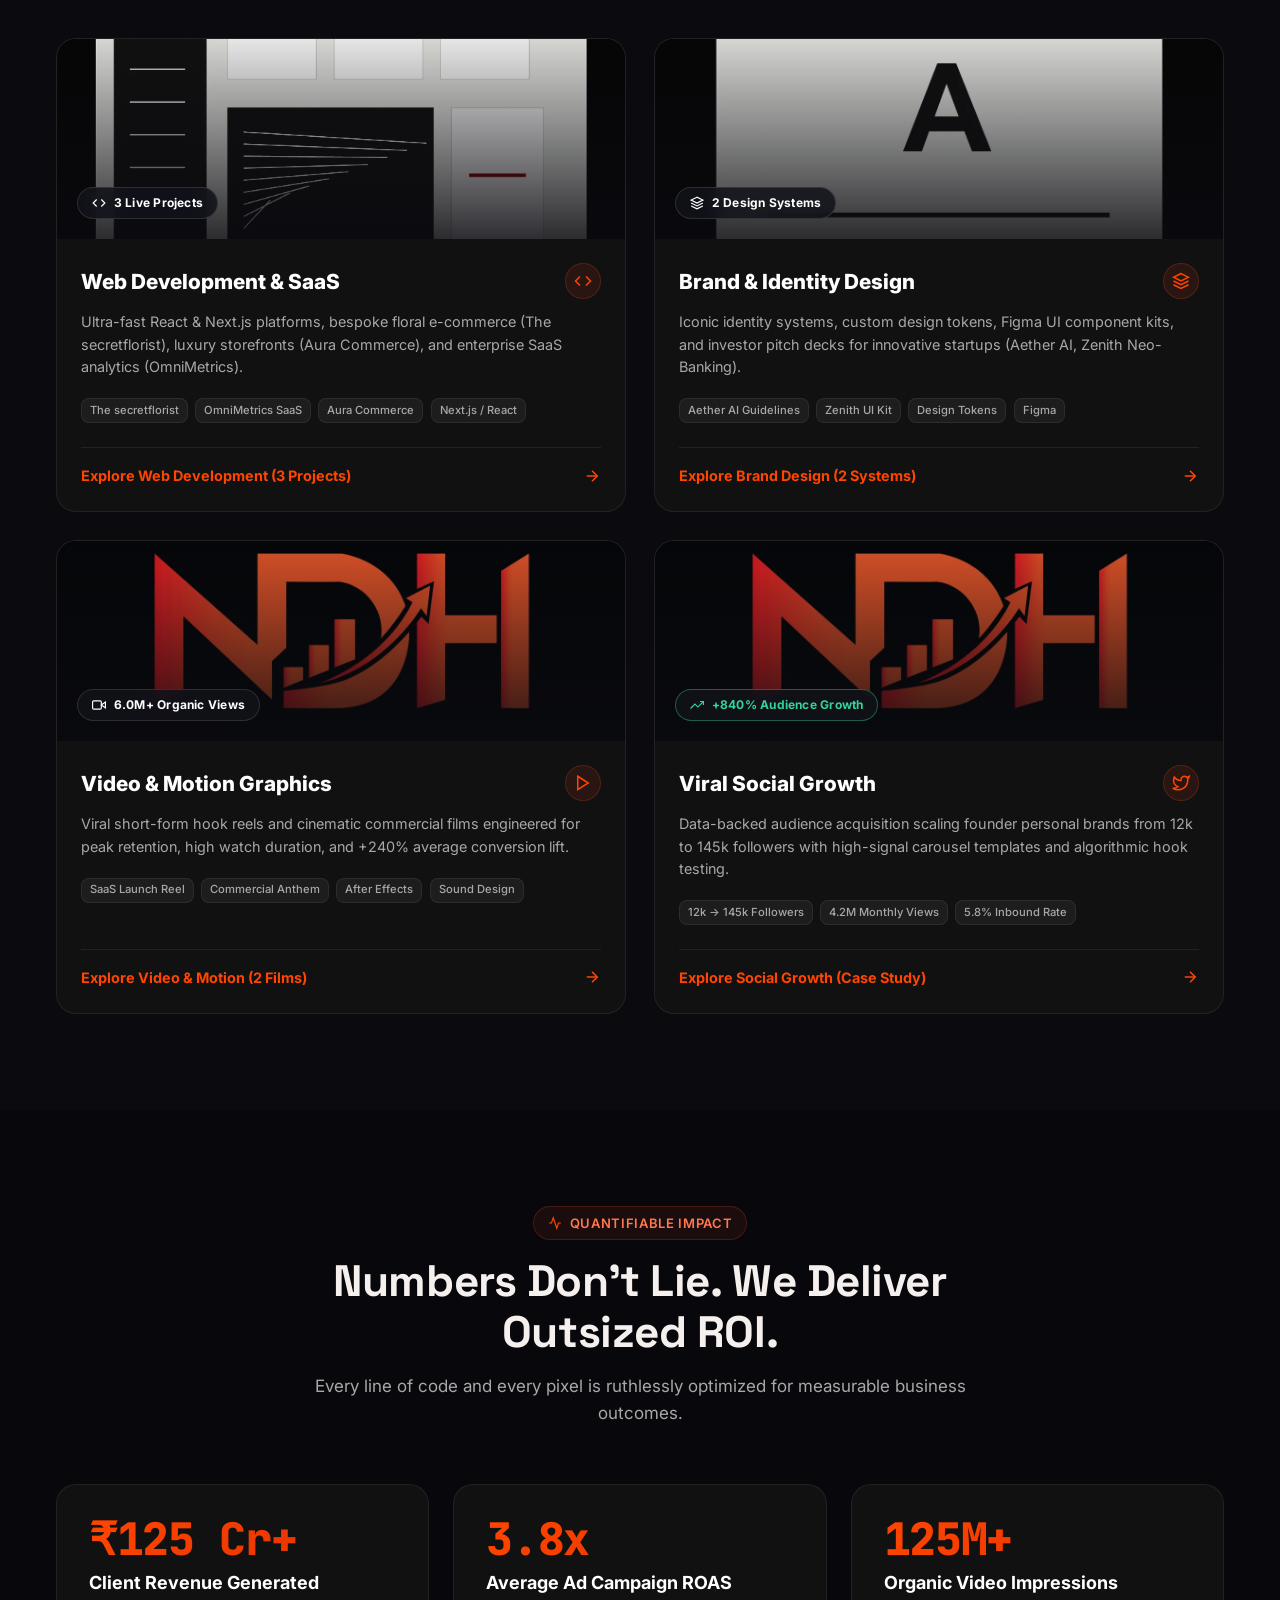
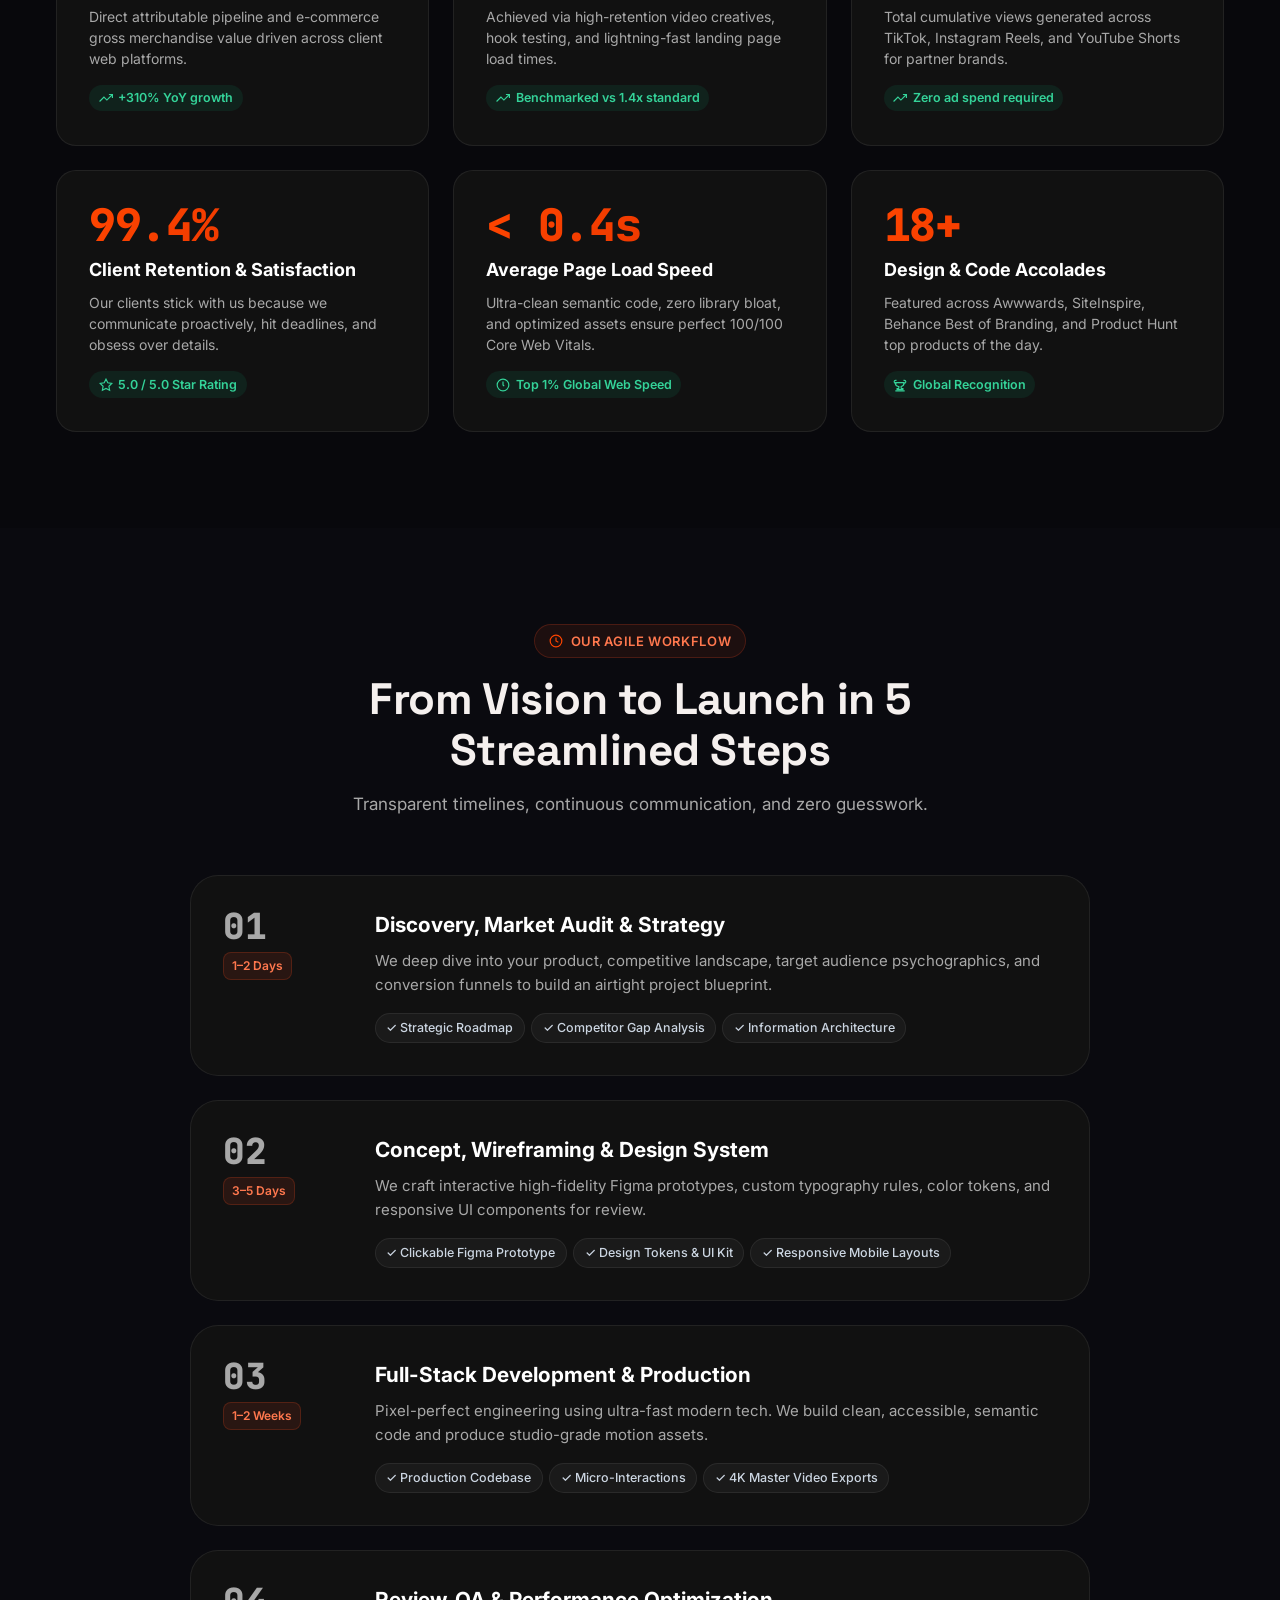
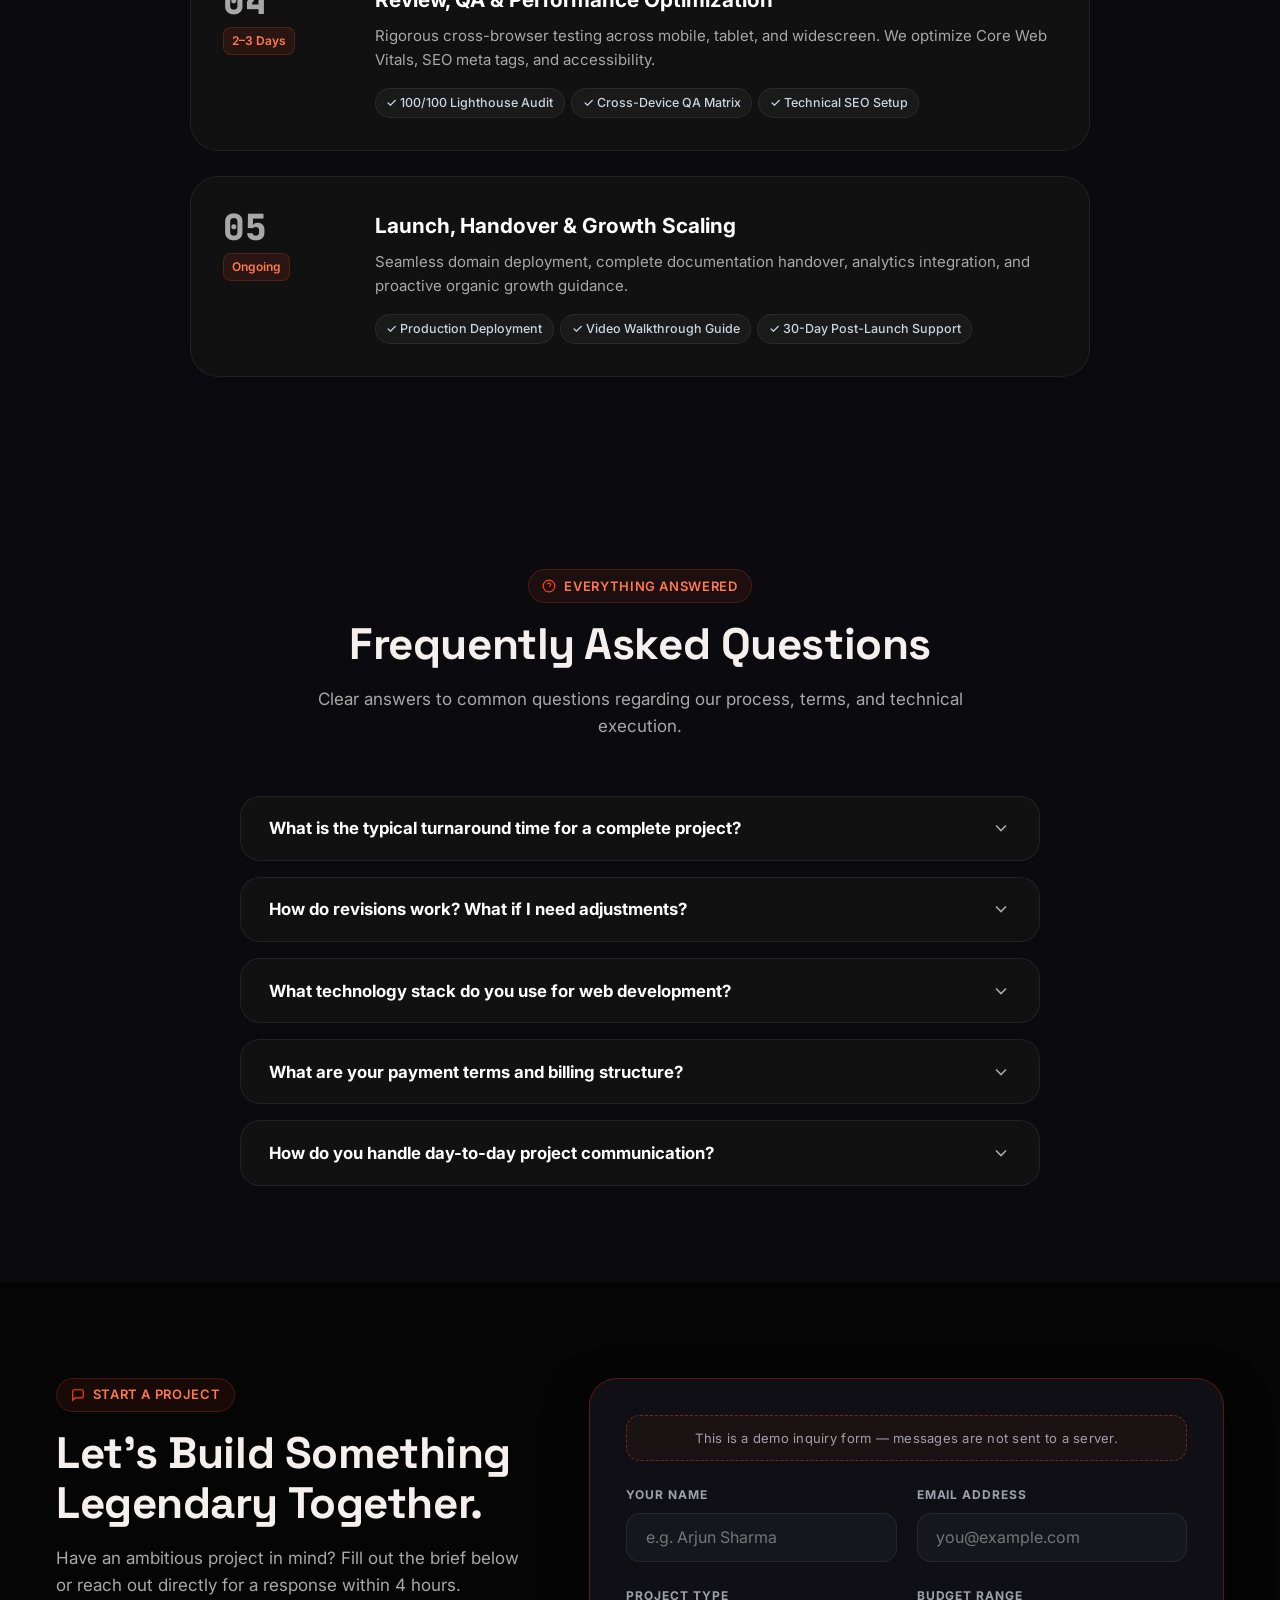
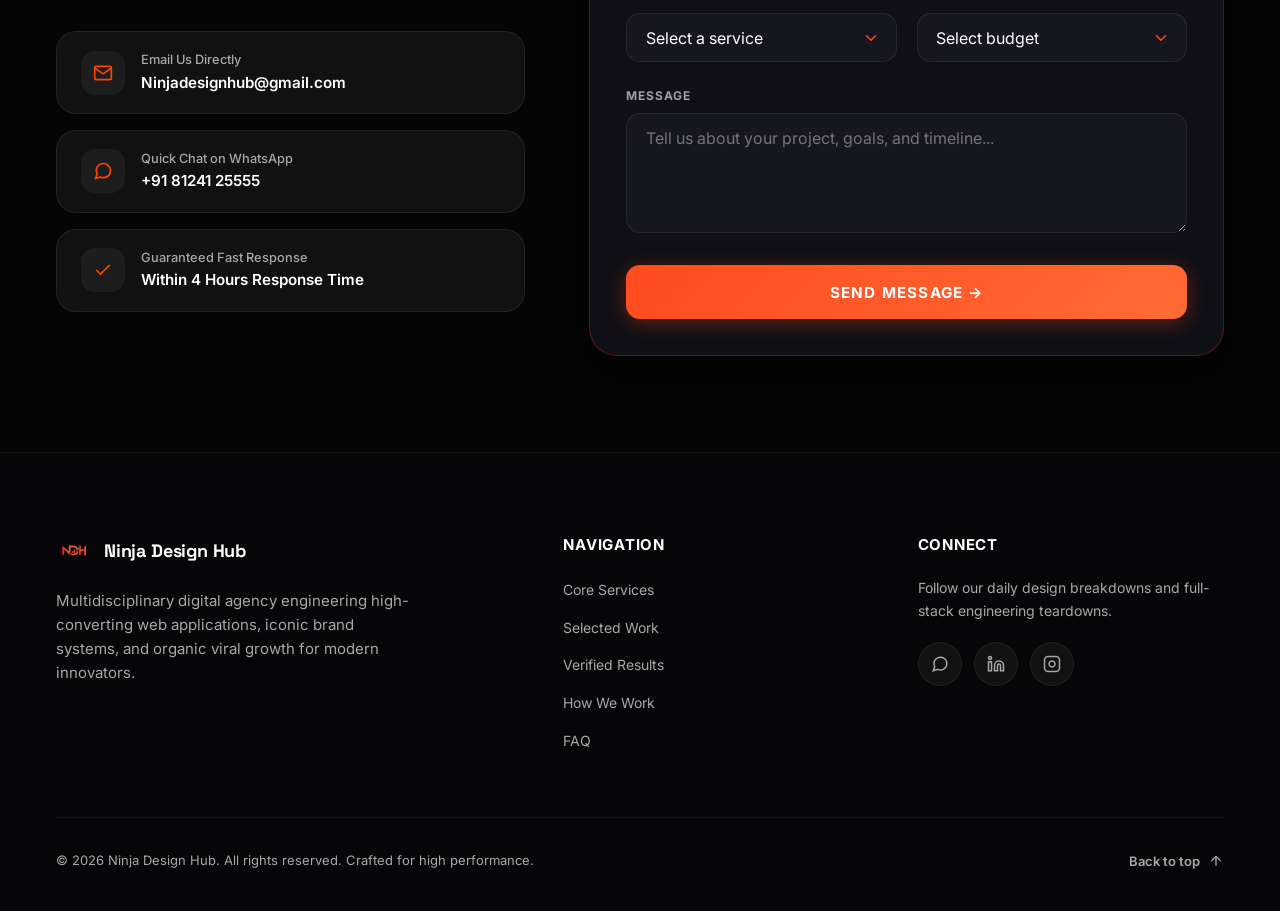
==== commit 69f01982: "Improve UI, mobile responsiveness, and portfolio pages" ====
--- a/index.html
+++ b/index.html
@@ -2,7 +2,7 @@
 <html lang="en">
 <head>
   <meta charset="UTF-8" />
-  <meta name="viewport" content="width=device-width, initial-scale=1.0" />
+  <meta name="viewport" content="width=device-width, initial-scale=1.0, maximum-scale=5.0, viewport-fit=cover" />
   
   <!-- Primary Meta Tags -->
   <title>Ninja Design Hub | Elite Web Development, Brand Systems &amp; Social Growth Agency</title>
@@ -39,7 +39,7 @@
   <!-- If JavaScript is unavailable, skip the preloader & reveal animations -->
   <noscript>
     <style>
-      .loader { display: none !important; }
+      .loader, #preloader { display: none !important; }
       html .orbit-card, html .fx-reveal { opacity: 1 !important; transform: none !important; }
     </style>
   </noscript>
@@ -69,11 +69,19 @@
 </head>
 <body>
 
-  <!-- Brand Preloader -->
-  <div class="loader" id="loader" aria-hidden="true">
+  <!-- Brand Preloader (Ninja Design Hub Loader Logo) -->
+  <div class="loader" id="preloader" aria-hidden="true">
     <div class="loader-inner">
+      <div class="loader-emblem">
+        <picture>
+          <source srcset="assets/logo-sm.webp" type="image/webp" />
+          <img src="assets/logo-sm.png" alt="Ninja Design Hub" width="68" height="68" decoding="async" />
+        </picture>
+        <div class="loader-emblem-glow"></div>
+      </div>
       <div class="loader-logo">
-        <span class="loader-n">N</span><span class="loader-rest">inja Design Hub</span>
+        <span class="loader-word-accent loader-n">Ninja</span>
+        <span class="loader-word-main loader-rest">Design Hub</span>
       </div>
       <div class="loader-bar">
         <div class="loader-fill"></div>
@@ -183,10 +191,6 @@
                 <span>Explore Our Work</span>
                 <svg viewBox="0 0 24 24" fill="none" stroke="currentColor" stroke-width="2"><line x1="5" y1="12" x2="19" y2="12"></line><polyline points="12 5 19 12 12 19"></polyline></svg>
               </a>
-              <a href="#contact" class="btn btn-secondary">
-                <svg viewBox="0 0 24 24" fill="none" stroke="currentColor" stroke-width="2"><path d="M21 15a2 2 0 0 1-2 2H7l-4 4V5a2 2 0 0 1 2-2h14a2 2 0 0 1 2 2z"></path></svg>
-                <span>Contact Now</span>
-              </a>
             </div>
 
             <!-- 4 Quantifiable Stats Badges -->
@@ -369,6 +373,10 @@
               <span>Inquire About Web Development</span>
               <svg viewBox="0 0 24 24" fill="none" stroke="currentColor" stroke-width="2"><line x1="5" y1="12" x2="19" y2="12"></line><polyline points="12 5 19 12 12 19"></polyline></svg>
             </button>
+            <a href="web-development.html" class="service-action-btn" style="margin-top: 0.5rem; background: rgba(255, 75, 31, 0.12); border: 1px solid rgba(255, 75, 31, 0.3); color: #fff;">
+              <span>View Web Development Portfolio (3)</span>
+              <svg viewBox="0 0 24 24" fill="none" stroke="currentColor" stroke-width="2"><line x1="5" y1="12" x2="19" y2="12"></line><polyline points="12 5 19 12 12 19"></polyline></svg>
+            </a>
           </div>
 
           <!-- Pillar 2: Brand & Graphic Design -->
@@ -540,299 +548,180 @@
           <p class="section-desc">Explore verified case studies, interactive web apps, brand transformations, and video campaigns that drove tangible business growth.</p>
         </div>
 
-        <!-- Filter Tabs (Carousel Trailing Style with Arrows & Morph Transition) -->
+        <!-- Category Quick-Links Bar (Carousel Trailing Style with Arrows & Direct Category Redirection) -->
         <div class="portfolio-filter-carousel-wrapper" id="portfolio-filter-wrapper">
           <button class="filter-carousel-arrow arrow-left" id="filter-scroll-left" aria-label="Scroll filters left" disabled>
             <svg viewBox="0 0 24 24" width="18" height="18" fill="none" stroke="currentColor" stroke-width="2.5" stroke-linecap="round" stroke-linejoin="round"><polyline points="15 18 9 12 15 6"></polyline></svg>
           </button>
-          <div class="portfolio-filter-tabs" id="portfolio-tabs" role="tablist" aria-label="Portfolio Categories">
-            <button class="filter-btn active" data-filter="all" role="tab" aria-selected="true">All Projects <span class="count-badge">8</span></button>
-            <button class="filter-btn" data-filter="web" role="tab" aria-selected="false">Web Dev <span class="count-badge">3</span></button>
-            <button class="filter-btn" data-filter="brand" role="tab" aria-selected="false">Brand Design <span class="count-badge">2</span></button>
-            <button class="filter-btn" data-filter="video" role="tab" aria-selected="false">Video &amp; Motion <span class="count-badge">2</span></button>
-            <button class="filter-btn" data-filter="growth" role="tab" aria-selected="false">Social Growth <span class="count-badge">1</span></button>
+          <div class="portfolio-filter-tabs" id="portfolio-tabs" role="tablist" aria-label="Portfolio Disciplines">
+            <a href="#work" class="filter-btn active" data-filter="all" role="tab" aria-selected="true">All Disciplines <span class="count-badge">4</span></a>
+            <a href="web-development.html" class="filter-btn" role="tab" aria-selected="false">Web Dev <span class="count-badge">3</span> <svg viewBox="0 0 24 24" width="12" height="12" fill="none" stroke="currentColor" stroke-width="2" style="margin-left:4px;"><path d="M18 13v6a2 2 0 0 1-2 2H5a2 2 0 0 1-2-2V8a2 2 0 0 1 2-2h6"></path><polyline points="15 3 21 3 21 9"></polyline><line x1="10" y1="14" x2="21" y2="3"></line></svg></a>
+            <a href="brand-design.html" class="filter-btn" role="tab" aria-selected="false">Brand Design <span class="count-badge">2</span> <svg viewBox="0 0 24 24" width="12" height="12" fill="none" stroke="currentColor" stroke-width="2" style="margin-left:4px;"><path d="M18 13v6a2 2 0 0 1-2 2H5a2 2 0 0 1-2-2V8a2 2 0 0 1 2-2h6"></path><polyline points="15 3 21 3 21 9"></polyline><line x1="10" y1="14" x2="21" y2="3"></line></svg></a>
+            <a href="video-motion.html" class="filter-btn" role="tab" aria-selected="false">Video &amp; Motion <span class="count-badge">2</span> <svg viewBox="0 0 24 24" width="12" height="12" fill="none" stroke="currentColor" stroke-width="2" style="margin-left:4px;"><path d="M18 13v6a2 2 0 0 1-2 2H5a2 2 0 0 1-2-2V8a2 2 0 0 1 2-2h6"></path><polyline points="15 3 21 3 21 9"></polyline><line x1="10" y1="14" x2="21" y2="3"></line></svg></a>
+            <a href="social-growth.html" class="filter-btn" role="tab" aria-selected="false">Social Growth <span class="count-badge">1</span> <svg viewBox="0 0 24 24" width="12" height="12" fill="none" stroke="currentColor" stroke-width="2" style="margin-left:4px;"><path d="M18 13v6a2 2 0 0 1-2 2H5a2 2 0 0 1-2-2V8a2 2 0 0 1 2-2h6"></path><polyline points="15 3 21 3 21 9"></polyline><line x1="10" y1="14" x2="21" y2="3"></line></svg></a>
           </div>
           <button class="filter-carousel-arrow arrow-right" id="filter-scroll-right" aria-label="Scroll filters right">
             <svg viewBox="0 0 24 24" width="18" height="18" fill="none" stroke="currentColor" stroke-width="2.5" stroke-linecap="round" stroke-linejoin="round"><polyline points="9 18 15 12 9 6"></polyline></svg>
           </button>
         </div>
 
-        <!-- Portfolio Cards Grid -->
-        <div class="portfolio-grid" id="portfolio-grid">
-          <!-- Project 1: The secretflorist (Bouquet & Floral Experience) -->
-          <div class="portfolio-card fx-reveal" data-category="web" data-external-url="https://thesecretflorist.in">
-            <a href="https://thesecretflorist.in" target="_blank" rel="noopener noreferrer" class="portfolio-card-media" aria-label="Visit The secretflorist live website">
-              <picture>
-                <source srcset="assets/project-florist.webp" type="image/webp" />
-                <img src="assets/project-florist.jpg" alt="The secretflorist" width="800" height="450" loading="lazy" decoding="async" />
-              </picture>
-              <span class="card-category-badge">Bouquet &amp; Floral Experience</span>
-            </a>
-            <div class="portfolio-card-body">
-              <div>
-                <h3 class="portfolio-card-title">
-                  <a href="https://thesecretflorist.in" target="_blank" rel="noopener noreferrer" class="portfolio-title-link">The secretflorist</a>
-                </h3>
-                <p class="portfolio-card-desc">Bespoke luxury bouquet studio website featuring interactive custom floral arrangement curation, visual showcases, and seamless online ordering.</p>
-              </div>
-              <div class="portfolio-card-footer">
-                <button class="btn btn-outline btn-sm open-case-study" data-case="secret-florist">
-                  <span>View Case Study</span>
-                  <svg viewBox="0 0 24 24" fill="none" stroke="currentColor" stroke-width="2"><line x1="5" y1="12" x2="19" y2="12"></line><polyline points="12 5 19 12 12 19"></polyline></svg>
-                </button>
-                <div class="portfolio-links">
-                  <a href="https://thesecretflorist.in" target="_blank" rel="noopener noreferrer" class="icon-link-btn" title="Visit Live Site" aria-label="Visit The secretflorist live website"><svg viewBox="0 0 24 24" fill="none" stroke="currentColor" stroke-width="2"><path d="M18 13v6a2 2 0 0 1-2 2H5a2 2 0 0 1-2-2V8a2 2 0 0 1 2-2h6"></path><polyline points="15 3 21 3 21 9"></polyline><line x1="10" y1="14" x2="21" y2="3"></line></svg></a>
-                </div>
-              </div>
-            </div>
-          </div>
-
-          <!-- Web Dev 2: SaaS Analytics -->
-          <div class="portfolio-card fx-reveal" data-category="web">
-            <div class="portfolio-card-media">
+        <!-- Category Hub Grid (Clean, Lightweight & Mobile-Friendly) -->
+        <div class="category-hub-grid" id="portfolio-grid">
+          
+          <!-- Hub Card 1: Web Development -->
+          <a href="web-development.html" class="category-hub-card fx-reveal" aria-label="Explore Web Development & SaaS portfolio (3 projects)">
+            <div class="category-hub-media">
               <picture>
                 <source srcset="assets/project-dashboard.webp" type="image/webp" />
-                <img src="assets/project-dashboard.png" alt="SaaS Metrics Dashboard" width="1600" height="1100" loading="lazy" decoding="async" />
+                <img src="assets/project-dashboard.png" alt="Web Development & SaaS Platforms" width="800" height="450" loading="lazy" decoding="async" />
               </picture>
-              <span class="card-category-badge">Web Application</span>
-            </div>
-            <div class="portfolio-card-body">
+              <div class="category-hub-overlay">
+                <span class="category-hub-meta-badge">
+                  <svg viewBox="0 0 24 24" width="14" height="14" fill="none" stroke="currentColor" stroke-width="2"><polyline points="16 18 22 12 16 6"></polyline><polyline points="8 6 2 12 8 18"></polyline></svg>
+                  <span>3 Live Projects</span>
+                </span>
+              </div>
+            </div>
+            <div class="category-hub-body">
               <div>
-                <h3 class="portfolio-card-title">OmniMetrics Analytics Platform</h3>
-                <p class="portfolio-card-desc">Real-time enterprise analytics suite with sub-second querying and automated churn prediction models.</p>
-                <div class="preview-tech-chips" style="margin-bottom: 1rem;">
-                  <span class="tech-chip">React</span>
-                  <span class="tech-chip">TypeScript</span>
-                  <span class="tech-chip">Tailwind</span>
-                  <span class="tech-chip">Chart.js</span>
-                </div>
-              </div>
-              <div class="portfolio-card-footer">
-                <button class="btn btn-outline btn-sm open-case-study" data-case="omni-metrics">
-                  <span>View Case Study</span>
-                  <svg viewBox="0 0 24 24" fill="none" stroke="currentColor" stroke-width="2"><line x1="5" y1="12" x2="19" y2="12"></line><polyline points="12 5 19 12 12 19"></polyline></svg>
-                </button>
-                <div class="portfolio-links">
-                  <a href="#contact" class="icon-link-btn" title="Live Demo" aria-label="Demo"><svg viewBox="0 0 24 24" fill="none" stroke="currentColor" stroke-width="2"><path d="M18 13v6a2 2 0 0 1-2 2H5a2 2 0 0 1-2-2V8a2 2 0 0 1 2-2h6"></path><polyline points="15 3 21 3 21 9"></polyline><line x1="10" y1="14" x2="21" y2="3"></line></svg></a>
-                  <a href="https://github.com" target="_blank" rel="noopener noreferrer" class="icon-link-btn" title="Source Code" aria-label="GitHub"><svg viewBox="0 0 24 24" fill="none" stroke="currentColor" stroke-width="2"><path d="M9 19c-5 1.5-5-2.5-7-3m14 6v-3.87a3.37 3.37 0 0 0-.94-2.61c3.14-.35 6.44-1.54 6.44-7A5.44 5.44 0 0 0 20 4.77 5.07 5.07 0 0 0 19.91 1S18.73.65 16 2.48a13.38 13.38 0 0 0-7 0C6.27.65 5.09 1 5.09 1A5.07 5.07 0 0 0 5 4.77a5.44 5.44 0 0 0-1.5 3.78c0 5.42 3.3 6.61 6.44 7A3.37 3.37 0 0 0 9 18.13V22"></path></svg></a>
-                </div>
-              </div>
-            </div>
-          </div>
-
-          <!-- Web Dev 3: Luxury E-Commerce -->
-          <div class="portfolio-card fx-reveal" data-category="web">
-            <div class="portfolio-card-media">
-              <picture>
-                <source srcset="assets/project-commerce.webp" type="image/webp" />
-                <img src="assets/project-commerce.png" alt="Aura Luxury E-Commerce" width="1200" height="1400" loading="lazy" decoding="async" />
-              </picture>
-              <span class="card-category-badge">E-Commerce</span>
-            </div>
-            <div class="portfolio-card-body">
-              <div>
-                <h3 class="portfolio-card-title">Aura Modern Commerce</h3>
-                <p class="portfolio-card-desc">Headless e-commerce storefront with instant instant search, 3D product previews, and 1-click checkout.</p>
-                <div class="preview-tech-chips" style="margin-bottom: 1rem;">
-                  <span class="tech-chip">Next.js</span>
-                  <span class="tech-chip">Shopify Storefront</span>
-                  <span class="tech-chip">Stripe</span>
-                </div>
-              </div>
-              <div class="portfolio-card-footer">
-                <button class="btn btn-outline btn-sm open-case-study" data-case="aura-commerce">
-                  <span>View Case Study</span>
-                  <svg viewBox="0 0 24 24" fill="none" stroke="currentColor" stroke-width="2"><line x1="5" y1="12" x2="19" y2="12"></line><polyline points="12 5 19 12 12 19"></polyline></svg>
-                </button>
-                <div class="portfolio-links">
-                  <a href="#contact" class="icon-link-btn" title="Live Store" aria-label="Store"><svg viewBox="0 0 24 24" fill="none" stroke="currentColor" stroke-width="2"><path d="M18 13v6a2 2 0 0 1-2 2H5a2 2 0 0 1-2-2V8a2 2 0 0 1 2-2h6"></path><polyline points="15 3 21 3 21 9"></polyline><line x1="10" y1="14" x2="21" y2="3"></line></svg></a>
-                </div>
-              </div>
-            </div>
-          </div>
-
-          <!-- Brand Project 1 -->
-          <div class="portfolio-card fx-reveal" data-category="brand">
-            <div class="portfolio-card-media">
+                <div class="category-hub-title-row">
+                  <h3 class="category-hub-title">Web Development &amp; SaaS</h3>
+                  <div class="category-hub-icon-pill">
+                    <svg viewBox="0 0 24 24" width="18" height="18" fill="none" stroke="currentColor" stroke-width="2"><polyline points="16 18 22 12 16 6"></polyline><polyline points="8 6 2 12 8 18"></polyline></svg>
+                  </div>
+                </div>
+                <p class="category-hub-desc">
+                  Ultra-fast React &amp; Next.js platforms, bespoke floral e-commerce (The secretflorist), luxury storefronts (Aura Commerce), and enterprise SaaS analytics (OmniMetrics).
+                </p>
+                <div class="category-hub-chips">
+                  <span class="tech-chip">The secretflorist</span>
+                  <span class="tech-chip">OmniMetrics SaaS</span>
+                  <span class="tech-chip">Aura Commerce</span>
+                  <span class="tech-chip">Next.js / React</span>
+                </div>
+              </div>
+              <div class="category-hub-action">
+                <span>Explore Web Development (3 Projects)</span>
+                <svg viewBox="0 0 24 24" width="18" height="18" fill="none" stroke="currentColor" stroke-width="2"><line x1="5" y1="12" x2="19" y2="12"></line><polyline points="12 5 19 12 12 19"></polyline></svg>
+              </div>
+            </div>
+          </a>
+
+          <!-- Hub Card 2: Brand & Graphic Design -->
+          <a href="brand-design.html" class="category-hub-card fx-reveal" aria-label="Explore Brand & Identity Design portfolio (2 systems)">
+            <div class="category-hub-media">
               <picture>
                 <source srcset="assets/project-brand.webp" type="image/webp" />
-                <img src="assets/project-brand.png" alt="Aether AI Brand Identity" width="1200" height="1200" loading="lazy" decoding="async" />
+                <img src="assets/project-brand.png" alt="Brand & Identity Systems" width="800" height="450" loading="lazy" decoding="async" />
               </picture>
-              <span class="card-category-badge">Brand Identity System</span>
-            </div>
-            <div class="portfolio-card-body">
+              <div class="category-hub-overlay">
+                <span class="category-hub-meta-badge">
+                  <svg viewBox="0 0 24 24" width="14" height="14" fill="none" stroke="currentColor" stroke-width="2"><polygon points="12 2 2 7 12 12 22 7 12 2"></polygon><polyline points="2 17 12 22 22 17"></polyline><polyline points="2 12 12 17 22 12"></polyline></svg>
+                  <span>2 Design Systems</span>
+                </span>
+              </div>
+            </div>
+            <div class="category-hub-body">
               <div>
-                <h3 class="portfolio-card-title">Aether AI Identity &amp; Guidelines</h3>
-                <p class="portfolio-card-desc">Complete visual design system, custom typography rules, 40+ vector iconography assets, and pitch deck templates.</p>
-                <div class="palette-preview">
-                  <div class="palette-swatch" style="background: #080808;" title="#080808"></div>
-                  <div class="palette-swatch" style="background: #FF4B1F;" title="#FF4B1F"></div>
-                  <div class="palette-swatch" style="background: #FF9068;" title="#FF9068"></div>
-                  <div class="palette-swatch" style="background: #F4F4F6;" title="#F4F4F6"></div>
-                </div>
-              </div>
-              <div class="portfolio-card-footer">
-                <button class="btn btn-outline btn-sm open-case-study" data-case="aether-brand">
-                  <span>View Brand Guide</span>
-                  <svg viewBox="0 0 24 24" fill="none" stroke="currentColor" stroke-width="2"><line x1="5" y1="12" x2="19" y2="12"></line><polyline points="12 5 19 12 12 19"></polyline></svg>
-                </button>
-                <span class="tech-chip">18 Deliverables</span>
-              </div>
-            </div>
-          </div>
-
-          <!-- Brand Project 2: Mobile App Branding -->
-          <div class="portfolio-card fx-reveal" data-category="brand">
-            <div class="portfolio-card-media">
-              <picture>
-                <source srcset="assets/project-mobile.webp" type="image/webp" />
-                <img src="assets/project-mobile.png" alt="Zenith Fintech Mobile App" width="1200" height="1700" loading="lazy" decoding="async" />
-              </picture>
-              <span class="card-category-badge">UI/UX &amp; App Design</span>
-            </div>
-            <div class="portfolio-card-body">
-              <div>
-                <h3 class="portfolio-card-title">Zenith Neo-Banking App UI</h3>
-                <p class="portfolio-card-desc">Next-generation mobile banking experience with biometric verification, instant peer payments, and investment tracking.</p>
-                <div class="palette-preview">
-                  <div class="palette-swatch" style="background: #0B0E14;" title="#0B0E14"></div>
-                  <div class="palette-swatch" style="background: #3B82F6;" title="#3B82F6"></div>
-                  <div class="palette-swatch" style="background: #10B981;" title="#10B981"></div>
-                  <div class="palette-swatch" style="background: #FFFFFF;" title="#FFFFFF"></div>
-                </div>
-              </div>
-              <div class="portfolio-card-footer">
-                <button class="btn btn-outline btn-sm open-case-study" data-case="zenith-app">
-                  <span>View Case Study</span>
-                  <svg viewBox="0 0 24 24" fill="none" stroke="currentColor" stroke-width="2"><line x1="5" y1="12" x2="19" y2="12"></line><polyline points="12 5 19 12 12 19"></polyline></svg>
-                </button>
-                <span class="tech-chip">Figma UI Kit</span>
-              </div>
-            </div>
-          </div>
-
-          <!-- Video Project 1: Short-Form Viral Reel -->
-          <div class="portfolio-card fx-reveal" data-category="video">
-            <div class="portfolio-card-media">
+                <div class="category-hub-title-row">
+                  <h3 class="category-hub-title">Brand &amp; Identity Design</h3>
+                  <div class="category-hub-icon-pill">
+                    <svg viewBox="0 0 24 24" width="18" height="18" fill="none" stroke="currentColor" stroke-width="2"><polygon points="12 2 2 7 12 12 22 7 12 2"></polygon><polyline points="2 17 12 22 22 17"></polyline><polyline points="2 12 12 17 22 12"></polyline></svg>
+                  </div>
+                </div>
+                <p class="category-hub-desc">
+                  Iconic identity systems, custom design tokens, Figma UI component kits, and investor pitch decks for innovative startups (Aether AI, Zenith Neo-Banking).
+                </p>
+                <div class="category-hub-chips">
+                  <span class="tech-chip">Aether AI Guidelines</span>
+                  <span class="tech-chip">Zenith UI Kit</span>
+                  <span class="tech-chip">Design Tokens</span>
+                  <span class="tech-chip">Figma</span>
+                </div>
+              </div>
+              <div class="category-hub-action">
+                <span>Explore Brand Design (2 Systems)</span>
+                <svg viewBox="0 0 24 24" width="18" height="18" fill="none" stroke="currentColor" stroke-width="2"><line x1="5" y1="12" x2="19" y2="12"></line><polyline points="12 5 19 12 12 19"></polyline></svg>
+              </div>
+            </div>
+          </a>
+
+          <!-- Hub Card 3: High-Retention Video & Motion -->
+          <a href="video-motion.html" class="category-hub-card fx-reveal" aria-label="Explore High-Retention Video & Motion portfolio (2 films)">
+            <div class="category-hub-media">
               <picture>
                 <source srcset="assets/NDH.webp" type="image/webp" />
-                <img src="assets/NDH.jpeg" alt="Viral Hook Reel Video" width="1200" height="1200" loading="lazy" decoding="async" />
+                <img src="assets/NDH.jpeg" alt="Video & Motion Graphics" width="800" height="450" loading="lazy" decoding="async" />
               </picture>
-              <div class="video-play-overlay open-video-modal" data-video-title="Viral Tech Launch Reel (4.8M Views)" data-video-url="https://www.youtube.com/embed/dQw4w9WgXcQ?autoplay=1" data-views="4.8M Views" data-duration="0:45">
-                <div class="play-circle">
-                  <svg viewBox="0 0 24 24" fill="currentColor"><polygon points="5 3 19 12 5 21 5 3"></polygon></svg>
-                </div>
-              </div>
-              <span class="card-category-badge">Short-Form / Reels</span>
-              <span class="duration-chip">0:45 • 4.8M Views</span>
-            </div>
-            <div class="portfolio-card-body">
+              <div class="category-hub-overlay">
+                <span class="category-hub-meta-badge">
+                  <svg viewBox="0 0 24 24" width="14" height="14" fill="none" stroke="currentColor" stroke-width="2"><polygon points="23 7 16 12 23 17 23 7"></polygon><rect x="1" y="5" width="15" height="14" rx="2" ry="2"></rect></svg>
+                  <span>6.0M+ Organic Views</span>
+                </span>
+              </div>
+            </div>
+            <div class="category-hub-body">
               <div>
-                <h3 class="portfolio-card-title">SaaS Product Launch Reel</h3>
-                <p class="portfolio-card-desc">High-tempo kinetic typography and sound-designed short-form campaign that drove 18,000+ app downloads in 7 days.</p>
-                <div class="preview-tech-chips" style="margin-bottom: 1rem;">
-                  <span class="tech-chip">Premiere Pro</span>
+                <div class="category-hub-title-row">
+                  <h3 class="category-hub-title">Video &amp; Motion Graphics</h3>
+                  <div class="category-hub-icon-pill">
+                    <svg viewBox="0 0 24 24" width="18" height="18" fill="none" stroke="currentColor" stroke-width="2"><polygon points="5 3 19 12 5 21 5 3"></polygon></svg>
+                  </div>
+                </div>
+                <p class="category-hub-desc">
+                  Viral short-form hook reels and cinematic commercial films engineered for peak retention, high watch duration, and +240% average conversion lift.
+                </p>
+                <div class="category-hub-chips">
+                  <span class="tech-chip">SaaS Launch Reel</span>
+                  <span class="tech-chip">Commercial Anthem</span>
                   <span class="tech-chip">After Effects</span>
                   <span class="tech-chip">Sound Design</span>
                 </div>
               </div>
-              <div class="portfolio-card-footer">
-                <button class="btn btn-primary btn-sm open-video-modal" data-video-title="Viral Tech Launch Reel (4.8M Views)" data-video-url="https://www.youtube.com/embed/dQw4w9WgXcQ?autoplay=1" data-views="4.8M Views" data-duration="0:45">
-                  <svg viewBox="0 0 24 24" fill="currentColor"><polygon points="5 3 19 12 5 21 5 3"></polygon></svg>
-                  <span>Play Video</span>
-                </button>
-                <span class="mono" style="font-size: 0.8rem; color: #34d399; font-weight:700;">+240% Conv</span>
-              </div>
-            </div>
-          </div>
-
-          <!-- Video Project 2: Commercial Brand Film -->
-          <div class="portfolio-card fx-reveal" data-category="video">
-            <div class="portfolio-card-media">
+              <div class="category-hub-action">
+                <span>Explore Video &amp; Motion (2 Films)</span>
+                <svg viewBox="0 0 24 24" width="18" height="18" fill="none" stroke="currentColor" stroke-width="2"><line x1="5" y1="12" x2="19" y2="12"></line><polyline points="12 5 19 12 12 19"></polyline></svg>
+              </div>
+            </div>
+          </a>
+
+          <!-- Hub Card 4: Viral Social Growth -->
+          <a href="social-growth.html" class="category-hub-card fx-reveal" aria-label="Explore Viral Social Growth case study">
+            <div class="category-hub-media" style="background: #121018;">
               <picture>
-                <source srcset="assets/project-brand.webp" type="image/webp" />
-                <img src="assets/project-brand.png" alt="Commercial Brand Film" width="1200" height="1200" loading="lazy" decoding="async" />
+                <source srcset="assets/NDH.webp" type="image/webp" />
+                <img src="assets/NDH.jpeg" alt="Viral Social Media Growth" width="800" height="450" loading="lazy" decoding="async" />
               </picture>
-              <div class="video-play-overlay open-video-modal" data-video-title="NextGen AI Brand Anthem Commercial" data-video-url="https://www.youtube.com/embed/dQw4w9WgXcQ?autoplay=1" data-views="1.2M Views" data-duration="1:30">
-                <div class="play-circle">
-                  <svg viewBox="0 0 24 24" fill="currentColor"><polygon points="5 3 19 12 5 21 5 3"></polygon></svg>
-                </div>
-              </div>
-              <span class="card-category-badge">Commercial Film</span>
-              <span class="duration-chip">1:30 • 1.2M Views</span>
-            </div>
-            <div class="portfolio-card-body">
+              <div class="category-hub-overlay">
+                <span class="category-hub-meta-badge" style="border-color: rgba(52, 211, 153, 0.4); color: #34d399;">
+                  <svg viewBox="0 0 24 24" width="14" height="14" fill="none" stroke="currentColor" stroke-width="2"><polyline points="23 6 13.5 15.5 8.5 10.5 1 18"></polyline><polyline points="17 6 23 6 23 12"></polyline></svg>
+                  <span>+840% Audience Growth</span>
+                </span>
+              </div>
+            </div>
+            <div class="category-hub-body">
               <div>
-                <h3 class="portfolio-card-title">NextGen AI Brand Anthem</h3>
-                <p class="portfolio-card-desc">Cinematic commercial film featuring 3D product renders, custom voiceover narration, and original orchestral score.</p>
-                <div class="preview-tech-chips" style="margin-bottom: 1rem;">
-                  <span class="tech-chip">Cinema 4D</span>
-                  <span class="tech-chip">DaVinci Color</span>
-                  <span class="tech-chip">Soundtrack</span>
-                </div>
-              </div>
-              <div class="portfolio-card-footer">
-                <button class="btn btn-primary btn-sm open-video-modal" data-video-title="NextGen AI Brand Anthem Commercial" data-video-url="https://www.youtube.com/embed/dQw4w9WgXcQ?autoplay=1" data-views="1.2M Views" data-duration="1:30">
-                  <svg viewBox="0 0 24 24" fill="currentColor"><polygon points="5 3 19 12 5 21 5 3"></polygon></svg>
-                  <span>Play Video</span>
-                </button>
-                <span class="mono" style="font-size: 0.8rem; color: #34d399; font-weight:700;">Award Winner</span>
-              </div>
-            </div>
-          </div>
-
-          <!-- Social Growth Case Study -->
-          <div class="portfolio-card social-case-card fx-reveal" data-category="growth">
-            <div>
-              <div class="service-card-top" style="margin-bottom: 0.5rem;">
-                <span class="card-category-badge" style="position:static;">Social Growth Scale</span>
-                <span class="mono" style="color: #34d399; font-weight: 700; font-size: 0.85rem;">+840% Growth</span>
-              </div>
-              <h3 class="portfolio-card-title">Creator brand scale from 12k to 145k</h3>
-              <p class="portfolio-card-desc">Scaled a B2B tech founder's personal brand across X and LinkedIn using high-signal carousel templates and algorithmic hook testing.</p>
-              
-              <!-- Before vs After Metrics Comparison -->
-              <div class="metrics-comparison">
-                <div>
-                  <div class="metric-col-title metric-before-title">Before (Day 0)</div>
-                  <div class="metric-stat-item">
-                    <div class="metric-stat-label">Followers</div>
-                    <div class="metric-stat-val">12,400</div>
+                <div class="category-hub-title-row">
+                  <h3 class="category-hub-title">Viral Social Growth</h3>
+                  <div class="category-hub-icon-pill">
+                    <svg viewBox="0 0 24 24" width="18" height="18" fill="none" stroke="currentColor" stroke-width="2"><path d="M23 3a10.9 10.9 0 0 1-3.14 1.53 4.48 4.48 0 0 0-7.86 3v1A10.66 10.66 0 0 1 3 4s-4 9 5 13a11.64 11.64 0 0 1-7 2c9 5 20 0 20-11.5a4.5 4.5 0 0 0-.08-.83A7.72 7.72 0 0 0 23 3z"></path></svg>
                   </div>
-                  <div class="metric-stat-item">
-                    <div class="metric-stat-label">Monthly Views</div>
-                    <div class="metric-stat-val">85,000</div>
-                  </div>
-                  <div class="metric-stat-item">
-                    <div class="metric-stat-label">Engage Rate</div>
-                    <div class="metric-stat-val">1.2%</div>
-                  </div>
-                </div>
-                <div>
-                  <div class="metric-col-title metric-after-title">After (90 Days)</div>
-                  <div class="metric-stat-item">
-                    <div class="metric-stat-label">Followers</div>
-                    <div class="metric-stat-val after">145,800</div>
-                  </div>
-                  <div class="metric-stat-item">
-                    <div class="metric-stat-label">Monthly Views</div>
-                    <div class="metric-stat-val after">4,200,000</div>
-                  </div>
-                  <div class="metric-stat-item">
-                    <div class="metric-stat-label">Engage Rate</div>
-                    <div class="metric-stat-val after">5.8%</div>
-                  </div>
-                </div>
-              </div>
-            </div>
-
-            <div class="portfolio-card-footer">
-              <button class="btn btn-primary btn-sm select-service-inquiry" data-service="social-growth" style="width: 100%;">
-                <span>Get Similar Growth Results</span>
-                <svg viewBox="0 0 24 24" fill="none" stroke="currentColor" stroke-width="2"><line x1="5" y1="12" x2="19" y2="12"></line><polyline points="12 5 19 12 12 19"></polyline></svg>
-              </button>
-            </div>
-          </div>
+                </div>
+                <p class="category-hub-desc">
+                  Data-backed audience acquisition scaling founder personal brands from 12k to 145k followers with high-signal carousel templates and algorithmic hook testing.
+                </p>
+                <div class="category-hub-chips">
+                  <span class="tech-chip">12k → 145k Followers</span>
+                  <span class="tech-chip">4.2M Monthly Views</span>
+                  <span class="tech-chip">5.8% Inbound Rate</span>
+                </div>
+              </div>
+              <div class="category-hub-action">
+                <span>Explore Social Growth (Case Study)</span>
+                <svg viewBox="0 0 24 24" width="18" height="18" fill="none" stroke="currentColor" stroke-width="2"><line x1="5" y1="12" x2="19" y2="12"></line><polyline points="12 5 19 12 12 19"></polyline></svg>
+              </div>
+            </div>
+          </a>
         </div>
       </div>
     </section>
@@ -1029,23 +918,7 @@
             <span>Everything Answered</span>
           </div>
           <h2 class="section-title">Frequently Asked Questions</h2>
-          <p class="section-desc">Search or filter through common questions regarding our process, terms, and technical execution.</p>
-        </div>
-
-        <!-- Search Bar -->
-        <div class="faq-search-wrapper">
-          <svg class="faq-search-icon" viewBox="0 0 24 24" fill="none" stroke="currentColor" stroke-width="2"><circle cx="11" cy="11" r="8"></circle><line x1="21" y1="21" x2="16.65" y2="16.65"></line></svg>
-          <input type="text" id="faq-search-input" class="faq-search-input" placeholder="Search questions (e.g., turnaround, tech stack, revisions)..." />
-        </div>
-
-        <!-- Category Filter Pills -->
-        <div class="faq-categories" id="faq-categories">
-          <button class="faq-cat-btn active" data-cat="all">All Questions</button>
-          <button class="faq-cat-btn" data-cat="turnaround">Turnaround</button>
-          <button class="faq-cat-btn" data-cat="revisions">Revisions</button>
-          <button class="faq-cat-btn" data-cat="tech">Tech Stack</button>
-          <button class="faq-cat-btn" data-cat="payment">Payment Terms</button>
-          <button class="faq-cat-btn" data-cat="communication">Communication</button>
+          <p class="section-desc">Clear answers to common questions regarding our process, terms, and technical execution.</p>
         </div>
 
         <!-- FAQ Items -->
@@ -1105,11 +978,6 @@
             </div>
           </div>
         </div>
-
-        <!-- Shown by script.js when search/category filtering returns no matches -->
-        <p class="faq-empty" id="faq-empty" hidden>
-          No questions match your search or filter. Try a different keyword.
-        </p>
       </div>
     </section>
 
@@ -1270,7 +1138,7 @@
             <li><a href="#proof" class="footer-link">Verified Results</a></li>
             <li><a href="#process" class="footer-link">How We Work</a></li>
             <li><a href="#faq" class="footer-link">FAQ</a></li>
-            <li><a href="#contact" class="footer-link">Contact</a></li>
+           
           </ul>
         </div>
 
@@ -1355,6 +1223,13 @@
     <span id="toast-message">Notification</span>
   </div>
 
+  <!-- Floating Scroll to Top Button (Append exact implementation) -->
+  <a href="#" id="scroll-top" class="scroll-top" aria-label="Scroll to top">
+    <svg viewBox="0 0 24 24" width="22" height="22" fill="none" stroke="currentColor" stroke-width="2.5" stroke-linecap="round" stroke-linejoin="round">
+      <polyline points="18 15 12 9 6 15"></polyline>
+    </svg>
+  </a>
+
   <!-- JavaScript -->
   <script src="script.js" defer></script>
 </body>
--- a/styles.css
+++ b/styles.css
@@ -118,19 +118,25 @@
 }
 
 /* ==========================================================================
-   PRELOADER (Ninja Design Hub System Component)
+   PRELOADER (Ninja Design Hub Master Brand Loader Logo)
    ========================================================================== */
+#preloader,
 .loader {
   position: fixed;
   inset: 0;
-  z-index: 99999;
-  background: var(--black);
+  z-index: 999999;
+  overflow: hidden;
+  background: var(--black, #050505);
   display: flex;
   align-items: center;
   justify-content: center;
-  transition: opacity 0.6s var(--ease), visibility 0.6s;
-}
-
+  transition: opacity 0.6s cubic-bezier(0.16, 1, 0.3, 1), visibility 0.6s cubic-bezier(0.16, 1, 0.3, 1);
+  will-change: opacity, visibility;
+}
+
+#preloader.preloader-hidden,
+#preloader.hidden,
+.loader.preloader-hidden,
 .loader.hidden {
   opacity: 0;
   visibility: hidden;
@@ -139,65 +145,164 @@
 
 .loader-inner {
   text-align: center;
+  display: flex;
+  flex-direction: column;
+  align-items: center;
+  justify-content: center;
+  padding: 1.5rem;
+  transition: transform 0.6s cubic-bezier(0.16, 1, 0.3, 1), opacity 0.5s ease-out;
+}
+
+#preloader.preloader-hidden .loader-inner,
+.loader.preloader-hidden .loader-inner {
+  transform: scale(0.94) translateY(-10px);
+  opacity: 0;
+}
+
+.loader-emblem {
+  position: relative;
+  width: 96px;
+  height: 96px;
+  display: flex;
+  align-items: center;
+  justify-content: center;
+  margin-bottom: 0.85rem;
+  animation: loaderEmblemPulse 2s ease-in-out infinite;
+}
+
+.loader-emblem picture,
+.loader-emblem img {
+  width: 100%;
+  height: 100%;
+  object-fit: contain;
+  display: block;
+  user-select: none;
+  -webkit-user-drag: none;
+}
+
+.loader-emblem-glow {
+  position: absolute;
+  inset: -15px;
+  border-radius: 50%;
+  background: radial-gradient(circle, rgba(255, 69, 0, 0.42) 0%, rgba(255, 69, 0, 0.12) 50%, transparent 72%);
+  pointer-events: none;
+  filter: blur(12px);
+  animation: loaderGlowPulse 2.2s ease-in-out infinite alternate;
+  z-index: -1;
 }
 
 .loader-logo {
   font-family: 'Space Grotesk', var(--font-heading), sans-serif;
-  font-size: clamp(1.3rem, 3.5vw, 2rem);
+  font-size: clamp(1.25rem, 3.5vw, 1.65rem);
+  letter-spacing: 0.04em;
+  margin-bottom: 1.35rem;
+  display: flex;
+  align-items: baseline;
+  justify-content: center;
+  gap: 0.45rem;
+  animation: loaderTextFadeIn 0.8s ease-out forwards;
+}
+
+.loader-word-accent,
+.loader-n {
+  background: linear-gradient(135deg, var(--rustic-gold, #ff4500) 0%, #ff7844 100%);
+  -webkit-background-clip: text;
+  background-clip: text;
+  -webkit-text-fill-color: transparent;
+  color: var(--rustic-gold, #ff4500);
+  font-weight: 800;
+  display: inline-block;
+  filter: drop-shadow(0 0 10px rgba(255, 69, 0, 0.4));
+  animation: loaderPulse 1.4s var(--ease, ease) infinite alternate;
+}
+
+.loader-word-main,
+.loader-rest {
+  color: #ffffff;
   font-weight: 700;
-  color: var(--text-main);
-  margin-bottom: 24px;
-  letter-spacing: 0.04em;
-}
-
-.loader-n {
   display: inline-block;
-  color: var(--rustic-gold);
-  animation: loaderPulse 1s var(--ease) infinite alternate;
-}
-
-.loader-rest {
-  opacity: 0;
-  animation: fadeIn 0.8s 0.4s var(--ease) forwards;
 }
 
 .loader-bar {
   width: 200px;
-  height: 2px;
-  background: rgba(224, 48, 0, 0.15);
-  border-radius: 2px;
-  margin: 0 auto;
+  max-width: 65vw;
+  height: 3px;
+  background: rgba(255, 69, 0, 0.15);
+  border-radius: 9999px;
+  overflow: hidden;
+  position: relative;
+  box-shadow: 0 0 12px rgba(255, 69, 0, 0.2);
 }
 
 .loader-fill {
   height: 100%;
   width: 0%;
-  border-radius: 2px;
-  background: linear-gradient(90deg, var(--rustic-gold), var(--muted-rustic-gold));
-  animation: loaderBar 0.6s var(--ease-out) forwards;
-}
-
-@keyframes loaderBar {
+  border-radius: 9999px;
+  background: linear-gradient(90deg, var(--rustic-gold, #ff4500), #ff7844, var(--rustic-gold, #ff4500));
+  background-size: 200% 100%;
+  animation: loaderBar 0.75s cubic-bezier(0.16, 1, 0.3, 1) forwards;
+}
+
+@keyframes loaderTextFadeIn {
+  from {
+    opacity: 0;
+    transform: translateY(4px);
+  }
   to {
-    width: 100%;
+    opacity: 1;
+    transform: translateY(0);
+  }
+}
+
+@keyframes loaderEmblemPulse {
+  0%, 100% {
+    transform: scale(0.96);
+    filter: drop-shadow(0 0 10px rgba(255, 69, 0, 0.4));
+  }
+  50% {
+    transform: scale(1.04);
+    filter: drop-shadow(0 0 24px rgba(255, 69, 0, 0.8));
+  }
+}
+
+@keyframes loaderGlowPulse {
+  0% {
+    opacity: 0.45;
+    transform: scale(0.9);
+  }
+  100% {
+    opacity: 1;
+    transform: scale(1.15);
   }
 }
 
 @keyframes loaderPulse {
   from {
-    opacity: 0.4;
-    transform: scale(0.96);
-  }
-
+    opacity: 0.65;
+    transform: scale(0.97);
+  }
   to {
     opacity: 1;
-    transform: scale(1.04);
+    transform: scale(1.03);
+    text-shadow: 0 0 14px rgba(255, 69, 0, 0.55);
   }
 }
 
 @keyframes fadeIn {
   to {
     opacity: 1;
+  }
+}
+
+@keyframes loaderBar {
+  0% {
+    width: 0%;
+  }
+  60% {
+    width: 72%;
+  }
+  100% {
+    width: 100%;
   }
 }
 
@@ -213,16 +318,23 @@
   padding: 0;
 }
 
+:root {
+  scroll-behavior: smooth;
+}
+
 html {
   font-family: var(--font-sans);
   background-color: var(--bg-dark);
   color: var(--text-primary);
   scroll-behavior: smooth;
-  /* Keep anchored sections clear of the floating pill navbar */
-  scroll-padding-top: 6rem;
   -webkit-font-smoothing: antialiased;
   -moz-osx-font-smoothing: grayscale;
   line-height: 1.6;
+}
+
+/* Section anchor scroll clearance (matching Append header offset) */
+section[id] {
+  scroll-margin-top: 90px;
 }
 
 body {
@@ -249,6 +361,7 @@
 select,
 textarea {
   touch-action: manipulation; /* Eliminate 300ms touch tap delay on mobile */
+  -webkit-tap-highlight-color: transparent;
 }
 
 img,
@@ -392,6 +505,7 @@
   letter-spacing: 0.05em;
   text-transform: uppercase;
   margin-bottom: 1rem;
+  max-width: 100%;
 }
 
 .section-tag svg {
@@ -726,7 +840,14 @@
   transition: opacity var(--transition-normal);
 }
 
-.mobile-drawer-backdrop.open {
+/* Mobile Drawer States */
+body.mobile-nav-active {
+  overflow: hidden !important;
+  touch-action: none;
+}
+
+.mobile-drawer-backdrop.open,
+body.mobile-nav-active .mobile-drawer-backdrop {
   opacity: 1;
   pointer-events: auto;
 }
@@ -739,10 +860,11 @@
   width: 85%;
   max-width: 380px;
   height: 100vh;
+  height: 100dvh;
   background: #0f0f14;
   border-left: 1px solid var(--border-medium);
   z-index: 210;
-  padding: 2rem;
+  padding: max(2rem, env(safe-area-inset-top, 2rem)) max(1.5rem, env(safe-area-inset-right, 1.5rem)) max(2rem, env(safe-area-inset-bottom, 2rem)) 1.5rem;
   display: flex;
   flex-direction: column;
   justify-content: space-between;
@@ -754,7 +876,8 @@
   -webkit-overflow-scrolling: touch;
 }
 
-.mobile-drawer.open {
+.mobile-drawer.open,
+body.mobile-nav-active .mobile-drawer {
   transform: translateX(0) translateZ(0);
   visibility: visible;
   transition: transform var(--transition-normal);
@@ -782,11 +905,23 @@
   justify-content: space-between;
   padding: 0.5rem 0;
   border-bottom: 1px solid rgba(255, 255, 255, 0.05);
+  transition: color var(--transition-fast), border-color var(--transition-fast);
+}
+
+.mobile-nav-link svg {
+  transition: transform var(--transition-fast), stroke var(--transition-fast);
 }
 
 .mobile-nav-link:hover,
-.mobile-nav-link:active {
+.mobile-nav-link:active,
+.mobile-nav-link.active {
   color: var(--accent-primary);
+  border-bottom-color: rgba(255, 69, 0, 0.35);
+}
+
+.mobile-nav-link.active svg {
+  stroke: var(--accent-primary);
+  transform: translateX(3px);
 }
 
 /* ==========================================================================
@@ -871,14 +1006,14 @@
 
 .hero-grid {
   display: grid;
-  grid-template-columns: 1fr;
+  grid-template-columns: minmax(0, 1fr);
   gap: 3.5rem;
   align-items: center;
 }
 
 @media (min-width: 1024px) {
   .hero-grid {
-    grid-template-columns: 1.1fr 0.9fr;
+    grid-template-columns: minmax(0, 1.1fr) minmax(0, 0.9fr);
     gap: 4rem;
   }
 }
@@ -887,6 +1022,8 @@
   display: flex;
   flex-direction: column;
   align-items: flex-start;
+  min-width: 0;
+  max-width: 100%;
 }
 
 .hero-title {
@@ -2048,6 +2185,321 @@
 }
 
 /* ==========================================================================
+   CATEGORY HUB SHOWCASE (MOBILE-FRIENDLY DISCIPLINE CARDS ON HOME)
+   ========================================================================== */
+
+.category-hub-grid {
+  display: grid;
+  grid-template-columns: 1fr;
+  gap: 1.5rem;
+  margin-top: 1.5rem;
+}
+
+@media (min-width: 768px) {
+  .category-hub-grid {
+    grid-template-columns: repeat(2, 1fr);
+    gap: 1.75rem;
+  }
+}
+
+.category-hub-card {
+  position: relative;
+  background: var(--bg-card);
+  border: 1px solid var(--border-subtle);
+  border-radius: var(--radius-lg);
+  overflow: hidden;
+  display: flex;
+  flex-direction: column;
+  justify-content: space-between;
+  transition: transform var(--transition-normal), border-color var(--transition-normal), box-shadow var(--transition-normal);
+  text-decoration: none;
+  color: inherit;
+}
+
+.category-hub-card:hover {
+  transform: translateY(-5px);
+  border-color: rgba(255, 75, 31, 0.45);
+  box-shadow: 0 12px 30px -10px rgba(255, 75, 31, 0.18), var(--shadow-lg);
+}
+
+.category-hub-media {
+  position: relative;
+  width: 100%;
+  height: 200px;
+  overflow: hidden;
+  background: #101018;
+}
+
+.category-hub-media img {
+  width: 100%;
+  height: 100%;
+  object-fit: cover;
+  transition: transform 0.6s cubic-bezier(0.16, 1, 0.3, 1);
+}
+
+.category-hub-card:hover .category-hub-media img {
+  transform: scale(1.06);
+}
+
+.category-hub-overlay {
+  position: absolute;
+  inset: 0;
+  background: linear-gradient(180deg, rgba(10, 10, 15, 0.1) 0%, rgba(10, 10, 15, 0.85) 100%);
+  display: flex;
+  align-items: flex-end;
+  padding: 1.25rem;
+}
+
+.category-hub-meta-badge {
+  display: inline-flex;
+  align-items: center;
+  gap: 0.5rem;
+  padding: 0.35rem 0.85rem;
+  background: rgba(18, 18, 26, 0.85);
+  backdrop-filter: blur(10px);
+  border: 1px solid rgba(255, 255, 255, 0.12);
+  border-radius: var(--radius-full);
+  font-size: 0.75rem;
+  font-weight: 700;
+  color: #ffffff;
+  letter-spacing: 0.02em;
+}
+
+.category-hub-body {
+  padding: 1.5rem;
+  display: flex;
+  flex-direction: column;
+  flex-grow: 1;
+  justify-content: space-between;
+}
+
+.category-hub-title-row {
+  display: flex;
+  align-items: center;
+  justify-content: space-between;
+  margin-bottom: 0.75rem;
+}
+
+.category-hub-title {
+  font-size: 1.3rem;
+  font-weight: 800;
+  color: #ffffff;
+  line-height: 1.3;
+}
+
+.category-hub-icon-pill {
+  width: 36px;
+  height: 36px;
+  border-radius: var(--radius-full);
+  background: rgba(255, 75, 31, 0.1);
+  color: var(--accent-primary);
+  display: flex;
+  align-items: center;
+  justify-content: center;
+  border: 1px solid rgba(255, 75, 31, 0.2);
+}
+
+.category-hub-desc {
+  font-size: 0.9rem;
+  color: var(--text-secondary);
+  line-height: 1.55;
+  margin-bottom: 1.25rem;
+}
+
+.category-hub-chips {
+  display: flex;
+  flex-wrap: wrap;
+  gap: 0.45rem;
+  margin-bottom: 1.5rem;
+}
+
+.category-hub-action {
+  display: flex;
+  align-items: center;
+  justify-content: space-between;
+  padding-top: 1rem;
+  border-top: 1px solid var(--border-subtle);
+  font-size: 0.9rem;
+  font-weight: 700;
+  color: var(--accent-primary);
+  transition: color var(--transition-fast);
+}
+
+.category-hub-card:hover .category-hub-action {
+  color: #ff7844;
+}
+
+.category-hub-action svg {
+  transition: transform var(--transition-fast);
+}
+
+.category-hub-card:hover .category-hub-action svg {
+  transform: translateX(4px);
+}
+
+/* ==========================================================================
+   DEDICATED SUBPAGE (BREADCRUMBS, SUBPAGE HERO, SUBPAGE CTAS)
+   ========================================================================== */
+
+.subpage-hero {
+  padding: 8.5rem 0 3.5rem 0;
+  position: relative;
+  overflow: hidden;
+  background: radial-gradient(circle at 50% 0%, rgba(255, 75, 31, 0.08) 0%, transparent 60%);
+}
+
+.subpage-topbar {
+  display: flex;
+  align-items: center;
+  justify-content: space-between;
+  flex-wrap: wrap;
+  gap: 1rem;
+  margin-bottom: 2rem;
+}
+
+.breadcrumb-nav {
+  display: flex;
+  align-items: center;
+  gap: 0.5rem;
+  font-size: 0.85rem;
+  color: var(--text-muted);
+}
+
+.breadcrumb-nav a {
+  color: var(--text-secondary);
+  text-decoration: none;
+  transition: color var(--transition-fast);
+}
+
+.breadcrumb-nav a:hover {
+  color: var(--accent-primary);
+}
+
+.breadcrumb-nav .separator {
+  color: var(--text-muted);
+  opacity: 0.5;
+}
+
+.breadcrumb-nav .current {
+  color: #ffffff;
+  font-weight: 600;
+}
+
+.btn-back {
+  display: inline-flex;
+  align-items: center;
+  gap: 0.5rem;
+  padding: 0.45rem 1rem;
+  border-radius: var(--radius-full);
+  background: rgba(255, 255, 255, 0.05);
+  border: 1px solid var(--border-subtle);
+  color: #ffffff;
+  font-size: 0.825rem;
+  font-weight: 600;
+  text-decoration: none;
+  transition: all var(--transition-fast);
+  min-height: 44px;
+}
+
+.btn-back:hover {
+  background: rgba(255, 255, 255, 0.1);
+  border-color: var(--border-medium);
+  color: var(--accent-primary);
+  transform: translateX(-2px);
+}
+
+.subpage-hero-title {
+  font-size: clamp(2.2rem, 5vw, 3.5rem);
+  font-weight: 900;
+  line-height: 1.15;
+  color: #ffffff;
+  margin-bottom: 1rem;
+  letter-spacing: -0.02em;
+}
+
+.subpage-hero-desc {
+  font-size: clamp(1rem, 2vw, 1.15rem);
+  color: var(--text-secondary);
+  max-width: 720px;
+  line-height: 1.6;
+  margin-bottom: 2rem;
+}
+
+.subpage-metrics-strip {
+  display: flex;
+  flex-wrap: wrap;
+  gap: 1rem;
+  margin-bottom: 2.5rem;
+}
+
+.subpage-metric-badge {
+  display: inline-flex;
+  align-items: center;
+  gap: 0.6rem;
+  padding: 0.5rem 1rem;
+  border-radius: var(--radius-md);
+  background: rgba(20, 20, 30, 0.6);
+  border: 1px solid var(--border-subtle);
+  font-size: 0.85rem;
+  color: #ffffff;
+  font-weight: 600;
+}
+
+.subpage-metric-badge svg {
+  color: var(--accent-primary);
+}
+
+.subpage-cta-card {
+  margin-top: 5rem;
+  margin-bottom: 4rem;
+  padding: 3rem 2rem;
+  background: linear-gradient(135deg, rgba(25, 20, 30, 0.8) 0%, rgba(15, 15, 22, 0.95) 100%);
+  border: 1px solid rgba(255, 75, 31, 0.25);
+  border-radius: var(--radius-xl);
+  text-align: center;
+  position: relative;
+  overflow: hidden;
+  box-shadow: 0 20px 40px -15px rgba(0, 0, 0, 0.5);
+}
+
+.subpage-cta-card::before {
+  content: '';
+  position: absolute;
+  top: -50%;
+  left: 50%;
+  transform: translateX(-50%);
+  width: 300px;
+  height: 200px;
+  background: radial-gradient(ellipse, rgba(255, 75, 31, 0.2) 0%, transparent 70%);
+  pointer-events: none;
+}
+
+.subpage-cta-card h3 {
+  font-size: clamp(1.6rem, 3.5vw, 2.3rem);
+  font-weight: 800;
+  color: #ffffff;
+  margin-bottom: 0.75rem;
+  position: relative;
+}
+
+.subpage-cta-card p {
+  font-size: 1rem;
+  color: var(--text-secondary);
+  max-width: 580px;
+  margin: 0 auto 2rem auto;
+  position: relative;
+}
+
+.subpage-cta-actions {
+  display: flex;
+  align-items: center;
+  justify-content: center;
+  gap: 1rem;
+  flex-wrap: wrap;
+  position: relative;
+}
+
+/* ==========================================================================
    RESULTS & PROOF GRID
    ========================================================================== */
 
@@ -2399,70 +2851,6 @@
   position: relative;
 }
 
-.faq-search-wrapper {
-  max-width: 600px;
-  margin: 0 auto 2rem auto;
-  position: relative;
-}
-
-.faq-search-input {
-  width: 100%;
-  padding: 1rem 1.25rem 1rem 3rem;
-  background: var(--bg-card);
-  border: 1px solid var(--border-subtle);
-  border-radius: var(--radius-full);
-  font-size: 0.9375rem;
-  color: #ffffff;
-  outline: none;
-  transition: all var(--transition-normal);
-}
-
-.faq-search-input:focus {
-  border-color: var(--accent-primary);
-  box-shadow: 0 0 20px var(--accent-primary-glow);
-}
-
-.faq-search-icon {
-  position: absolute;
-  left: 1.15rem;
-  top: 50%;
-  transform: translateY(-50%);
-  width: 18px;
-  height: 18px;
-  color: var(--text-muted);
-  pointer-events: none;
-}
-
-.faq-categories {
-  display: flex;
-  flex-wrap: wrap;
-  justify-content: center;
-  gap: 0.5rem;
-  margin-bottom: 2.5rem;
-}
-
-.faq-cat-btn {
-  font-size: 0.8125rem;
-  font-weight: 600;
-  padding: 0.4rem 1rem;
-  border-radius: var(--radius-full);
-  background: rgba(255, 255, 255, 0.04);
-  border: 1px solid var(--border-subtle);
-  color: var(--text-secondary);
-  transition: all var(--transition-fast);
-}
-
-.faq-cat-btn:hover {
-  color: #ffffff;
-  border-color: var(--border-medium);
-}
-
-.faq-cat-btn.active {
-  background: rgba(255, 75, 31, 0.15);
-  border-color: var(--accent-primary);
-  color: var(--accent-secondary);
-}
-
 .faq-accordion {
   max-width: 800px;
   margin: 0 auto;
@@ -2524,19 +2912,6 @@
   padding: 0 1.75rem 1.5rem 1.75rem;
 }
 
-/* Empty FAQ state shown when search / category filtering finds nothing */
-.faq-empty {
-  max-width: 800px;
-  margin: 0 auto;
-  padding: 2rem 1.25rem;
-  text-align: center;
-  font-size: 0.95rem;
-  color: var(--text-muted);
-  border: 1px dashed var(--border-subtle);
-  border-radius: var(--radius-lg);
-  background: var(--bg-card-subtle);
-}
-
 /* ==========================================================================
    SMART CONTACT & INQUIRY SECTION
    ========================================================================== */
@@ -2581,6 +2956,13 @@
   border: 1px solid var(--border-subtle);
   border-radius: var(--radius-lg);
   transition: all var(--transition-normal);
+  min-width: 0;
+  max-width: 100%;
+}
+
+.direct-channel-card > div:last-child {
+  min-width: 0;
+  overflow: hidden;
 }
 
 .direct-channel-card:hover {
@@ -2598,6 +2980,7 @@
   align-items: center;
   justify-content: center;
   color: var(--accent-primary);
+  flex-shrink: 0;
 }
 
 .channel-label {
@@ -2610,6 +2993,8 @@
   font-size: 0.95rem;
   font-weight: 600;
   color: #ffffff;
+  overflow-wrap: anywhere;
+  word-break: break-word;
 }
 
 /* Contact Form */
@@ -2895,7 +3280,7 @@
   .toast-notification {
     right: 1rem;
     left: 1rem;
-    bottom: 1.25rem;
+    bottom: max(1.25rem, env(safe-area-inset-bottom, 1.25rem));
     justify-content: center;
     text-align: center;
     border-radius: var(--radius-lg);
@@ -3113,10 +3498,16 @@
 /* --- Small Phones (≤ 480px) -------------------------------------------- */
 @media (max-width: 480px) {
 
-  /* Navbar header alignment for small phones */
+  .loader-emblem {
+    width: 58px;
+    height: 58px;
+    margin-bottom: 1rem;
+  }
+
+  /* Navbar header alignment for small phones with notch & safe area support */
   .site-header {
-    padding-inline: 0.5rem;
-    top: 0.65rem;
+    padding-inline: max(0.5rem, env(safe-area-inset-left, 0.5rem));
+    top: max(0.65rem, env(safe-area-inset-top, 0.65rem));
   }
 
   .navbar-inner {
@@ -3142,25 +3533,31 @@
     gap: 0.4rem;
   }
 
+  /* Ergonomic mobile touch target (>= 38px) */
   .nav-actions .btn-sm {
-    padding: 0.4rem 0.65rem;
-    font-size: 0.75rem;
-    gap: 0.25rem;
+    padding: 0.45rem 0.75rem;
+    font-size: 0.78rem;
+    min-height: 38px;
+    gap: 0.3rem;
+    display: inline-flex;
+    align-items: center;
   }
 
   .nav-actions .btn-sm svg {
-    width: 12px;
-    height: 12px;
+    width: 13px;
+    height: 13px;
   }
 
   .menu-toggle-btn {
-    width: 34px;
-    height: 34px;
+    width: 38px;
+    height: 38px;
+    min-width: 38px;
+    min-height: 38px;
   }
 
   .menu-toggle-btn svg {
-    width: 18px;
-    height: 18px;
+    width: 20px;
+    height: 20px;
   }
 
   /* Section vertical rhythm tightening */
@@ -3177,19 +3574,39 @@
   /* Typography scale-down for narrow screens */
   .section-title {
     font-size: clamp(1.5rem, 6vw, 1.9rem);
+    word-break: break-word;
   }
 
   .section-desc {
     font-size: 0.9375rem;
   }
 
-  /* Hero adjustments */
+  /* Hero adjustments: prevent overflow on 320px-360px phones */
+  .hero-grid {
+    grid-template-columns: minmax(0, 1fr);
+  }
+
+  .hero-content {
+    min-width: 0;
+    max-width: 100%;
+    overflow-wrap: break-word;
+  }
+
   .hero-title {
-    font-size: clamp(1.9rem, 8vw, 2.75rem);
+    font-size: clamp(1.55rem, 7.5vw, 2.35rem);
+    word-break: break-word;
+    overflow-wrap: break-word;
+  }
+
+  .section-tag {
+    max-width: 100%;
+    font-size: 0.75rem;
+    padding: 0.3rem 0.65rem;
+    white-space: normal;
   }
 
   .hero-desc {
-    font-size: 1rem;
+    font-size: 0.95rem;
   }
 
   .hero-ctas {
@@ -3211,6 +3628,22 @@
     padding: 1.5rem;
   }
 
+  /* Portfolio filter touch controls */
+  .filter-carousel-arrow {
+    width: 38px;
+    height: 38px;
+    min-width: 38px;
+    min-height: 38px;
+  }
+
+  .filter-btn {
+    min-height: 40px;
+    padding: 0.55rem 1rem;
+    font-size: 0.825rem;
+    display: inline-flex;
+    align-items: center;
+  }
+
   /* Portfolio card image height reduction */
   .portfolio-card-media {
     height: 175px;
@@ -3221,7 +3654,25 @@
     padding: 1.75rem 1.25rem;
   }
 
-  /* Contact form 2-col → 1-col (already handled, ensuring) */
+  /* Contact direct channels on small phones */
+  .direct-channel-card {
+    min-width: 0;
+    max-width: 100%;
+    padding: 0.875rem 1rem;
+    gap: 0.75rem;
+  }
+
+  .channel-icon-box {
+    width: 38px;
+    height: 38px;
+    min-width: 38px;
+  }
+
+  .channel-val {
+    font-size: 0.85rem;
+  }
+
+  /* Contact form 2-col → 1-col */
   .form-row-2col {
     grid-template-columns: 1fr;
   }
@@ -3242,19 +3693,23 @@
   }
 
   .faq-item.active .faq-answer {
+    max-height: 450px;
     padding: 0 1.25rem 1.25rem 1.25rem;
   }
 
-  /* Modal full-screen on small phones */
+  /* Modal full-screen on small phones with safe-area support */
   .modal-backdrop {
     padding: 0.5rem;
+    padding-bottom: max(0.5rem, env(safe-area-inset-bottom, 0.5rem));
     align-items: flex-end;
   }
 
   .modal-card {
     max-width: 100%;
     max-height: 92vh;
+    max-height: 92dvh;
     border-radius: var(--radius-lg) var(--radius-lg) 0 0;
+    padding-bottom: max(1rem, env(safe-area-inset-bottom, 1rem));
   }
 
   /* Time slot grid: 2-col on small phones */
@@ -3265,6 +3720,7 @@
   /* Footer tightening */
   .site-footer {
     padding: 3rem 0 2rem 0;
+    padding-bottom: max(2rem, env(safe-area-inset-bottom, 2rem));
   }
 
   .footer-top-grid {
@@ -3272,9 +3728,13 @@
     margin-bottom: 2.5rem;
   }
 
-  /* Mobile drawer width adjustment */
+  /* Mobile drawer width & safe-area dynamic height */
   .mobile-drawer {
     width: min(92vw, 340px);
+    height: 100vh;
+    height: 100dvh;
+    padding-top: max(1.5rem, env(safe-area-inset-top, 1.5rem));
+    padding-bottom: max(1.5rem, env(safe-area-inset-bottom, 1.5rem));
   }
 }
 
@@ -3329,6 +3789,57 @@
     min-width: 44px;
     min-height: 44px;
   }
+}
+
+/* ==========================================================================
+   SCROLL TO TOP BUTTON (Append Exact Implementation)
+   ========================================================================== */
+.scroll-top {
+  position: fixed;
+  visibility: hidden;
+  opacity: 0;
+  right: max(20px, env(safe-area-inset-right, 20px));
+  bottom: max(20px, env(safe-area-inset-bottom, 20px));
+  z-index: 9999;
+  background: var(--accent-primary, #ff4500);
+  width: 44px;
+  height: 44px;
+  border-radius: 8px;
+  display: flex;
+  align-items: center;
+  justify-content: center;
+  color: #ffffff;
+  text-decoration: none;
+  box-shadow: 0 4px 20px rgba(255, 69, 0, 0.35);
+  transition: all 0.4s cubic-bezier(0.16, 1, 0.3, 1);
+  transform: translateY(12px);
+}
+
+.scroll-top svg {
+  color: #ffffff;
+  stroke: #ffffff;
+  transition: transform 0.3s ease;
+}
+
+.scroll-top:hover {
+  background: var(--accent-hover, #e03e00);
+  color: #ffffff;
+  transform: translateY(-3px);
+  box-shadow: 0 6px 25px rgba(255, 69, 0, 0.5);
+}
+
+.scroll-top:hover svg {
+  transform: translateY(-2px);
+}
+
+.scroll-top.active {
+  visibility: visible;
+  opacity: 1;
+  transform: translateY(0);
+}
+
+.scroll-top.active:hover {
+  transform: translateY(-3px);
 }
 
 /* ==========================================================================
@@ -3364,7 +3875,19 @@
   .hero-ring,
   .orbital-ring,
   .hero-glow,
-  .orbital-glow {
+  .orbital-glow,
+  .loader-emblem,
+  .loader-emblem-glow,
+  .loader-n {
     animation: none !important;
   }
+
+  .loader-rest {
+    opacity: 1 !important;
+  }
+
+  .loader-fill {
+    width: 100% !important;
+    animation: none !important;
+  }
 }
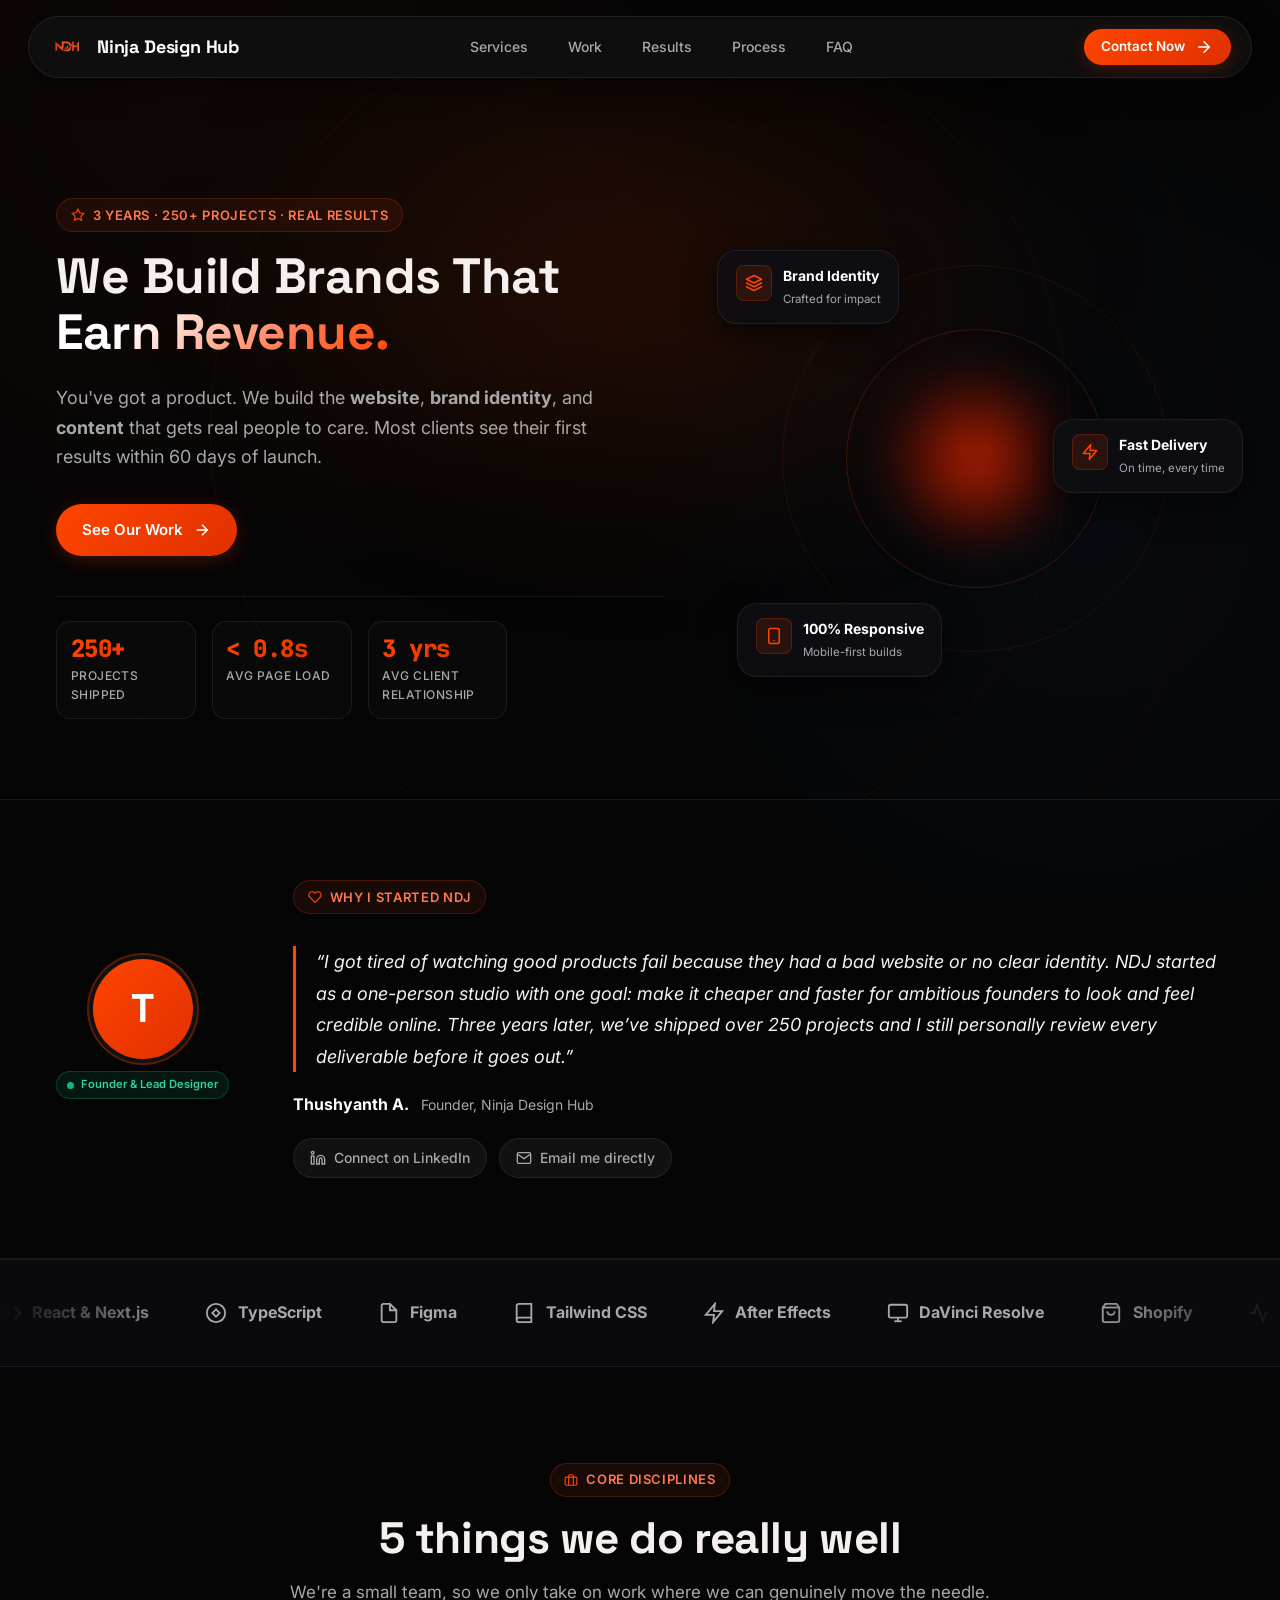
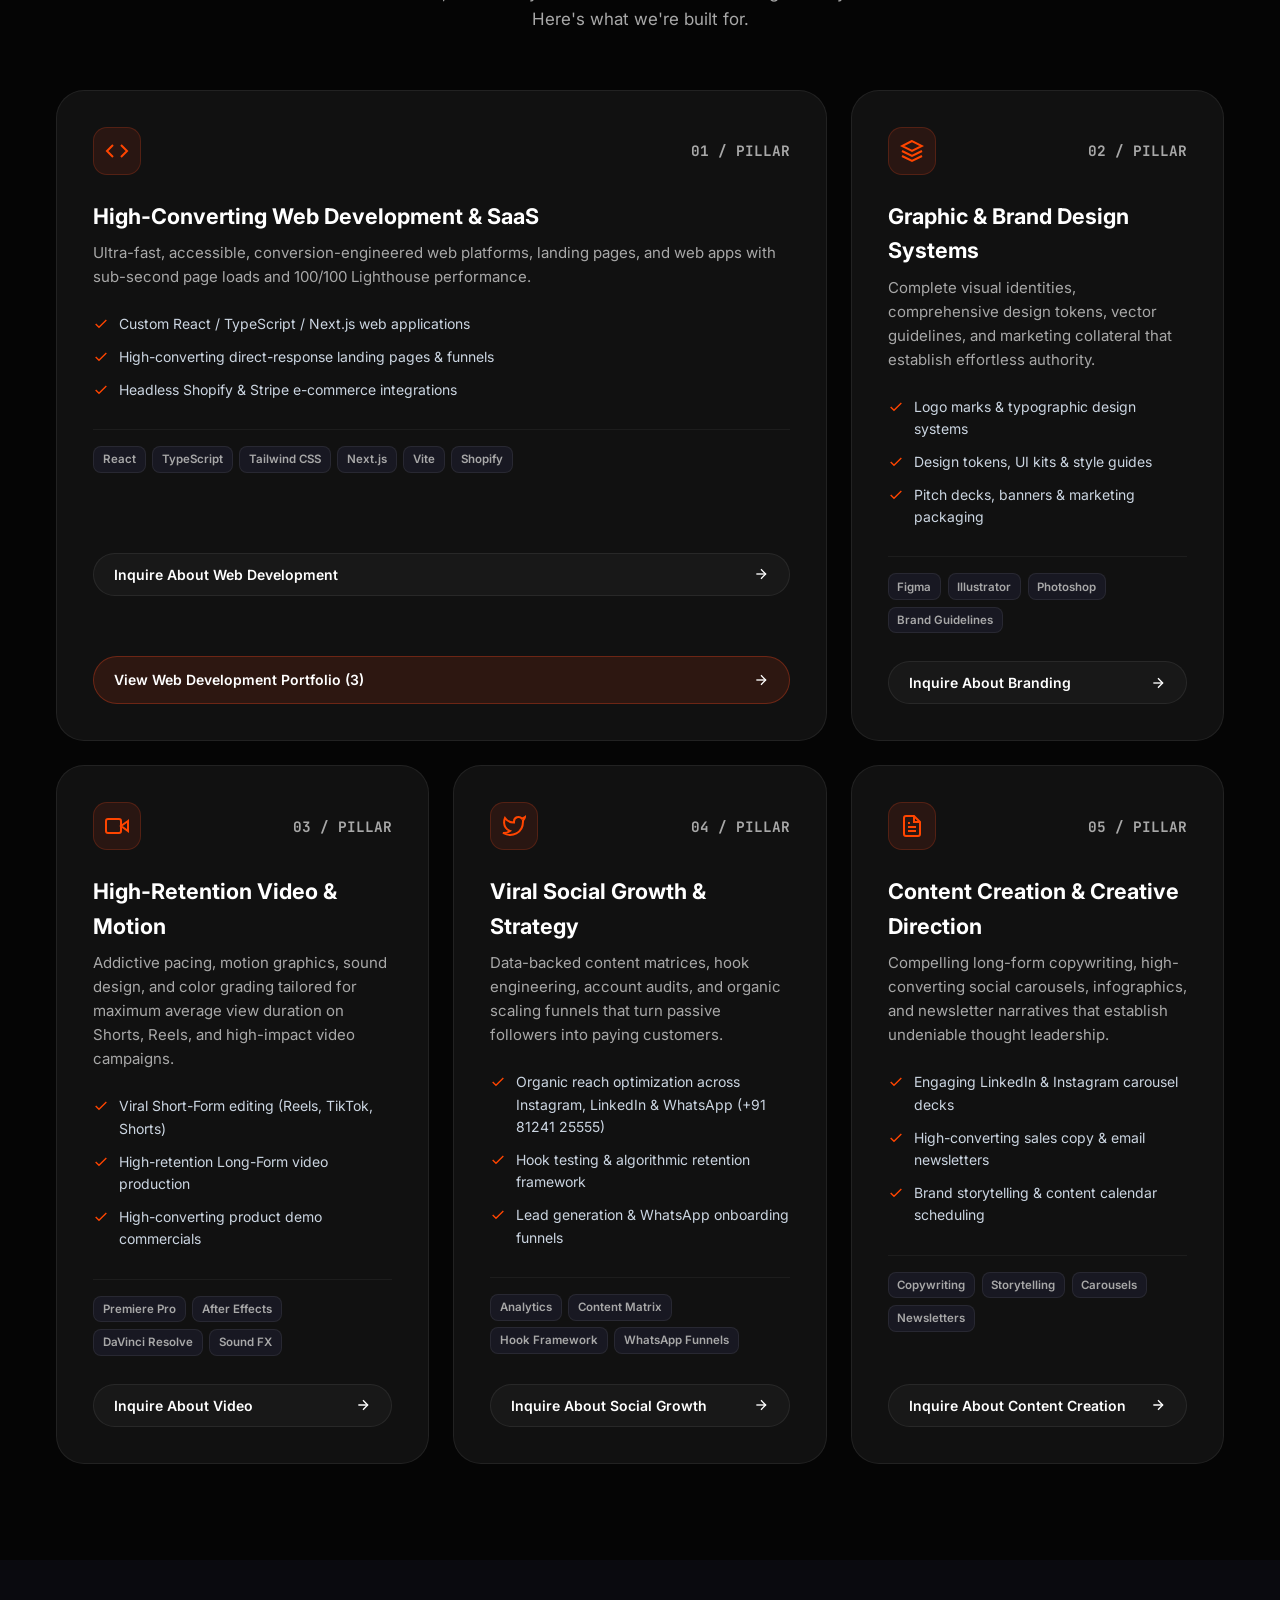
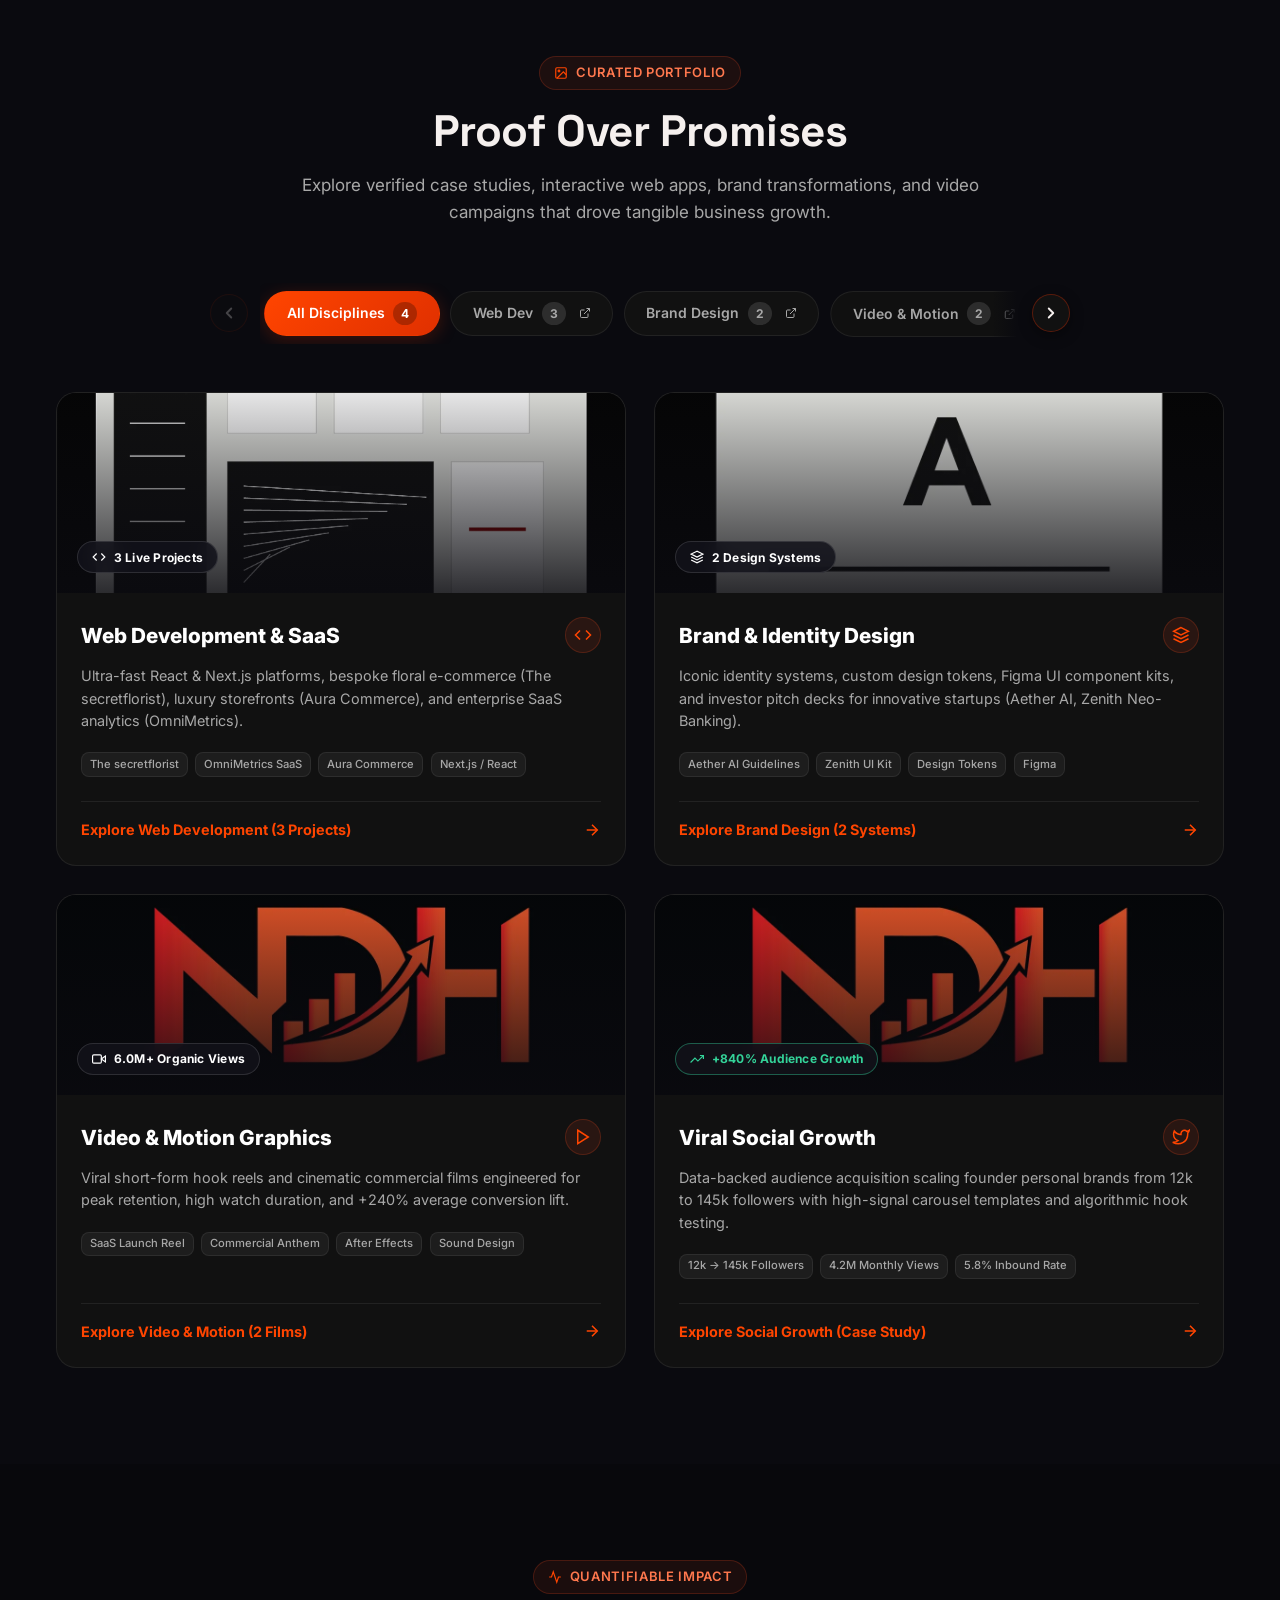
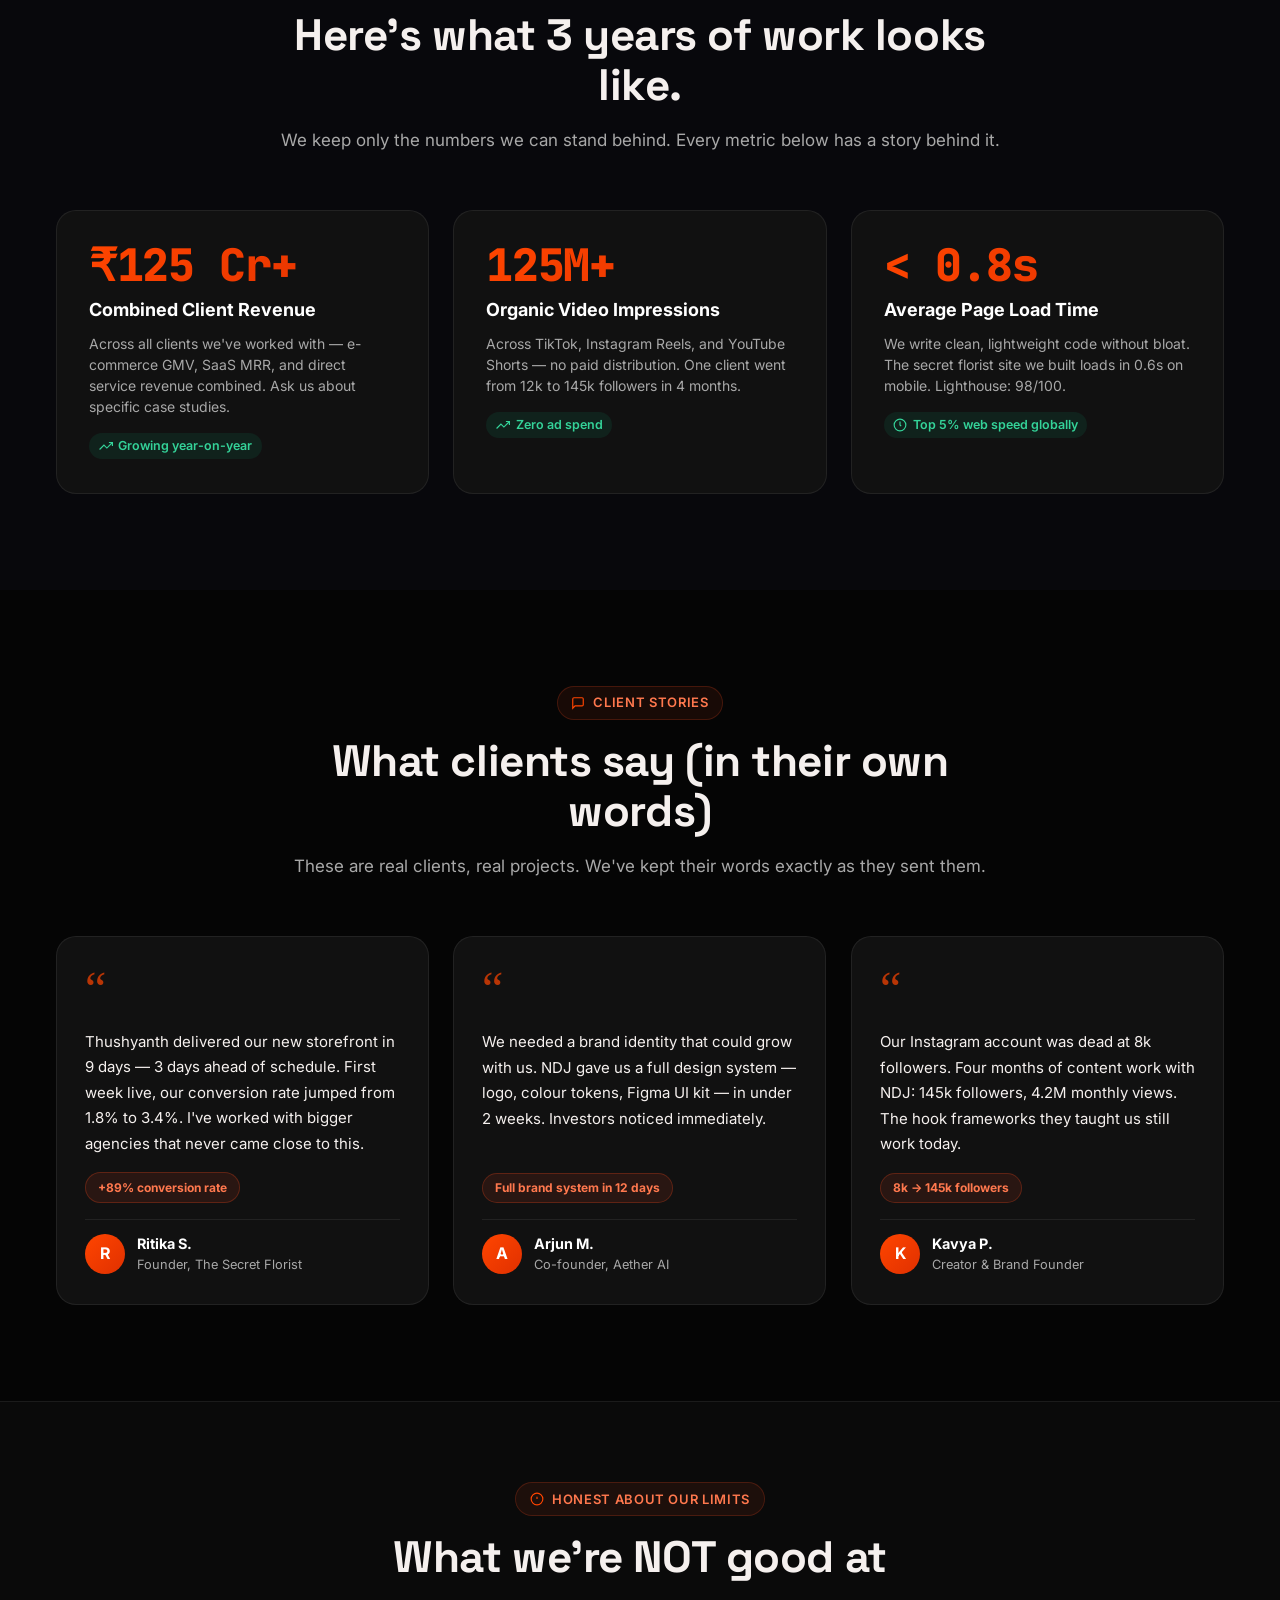
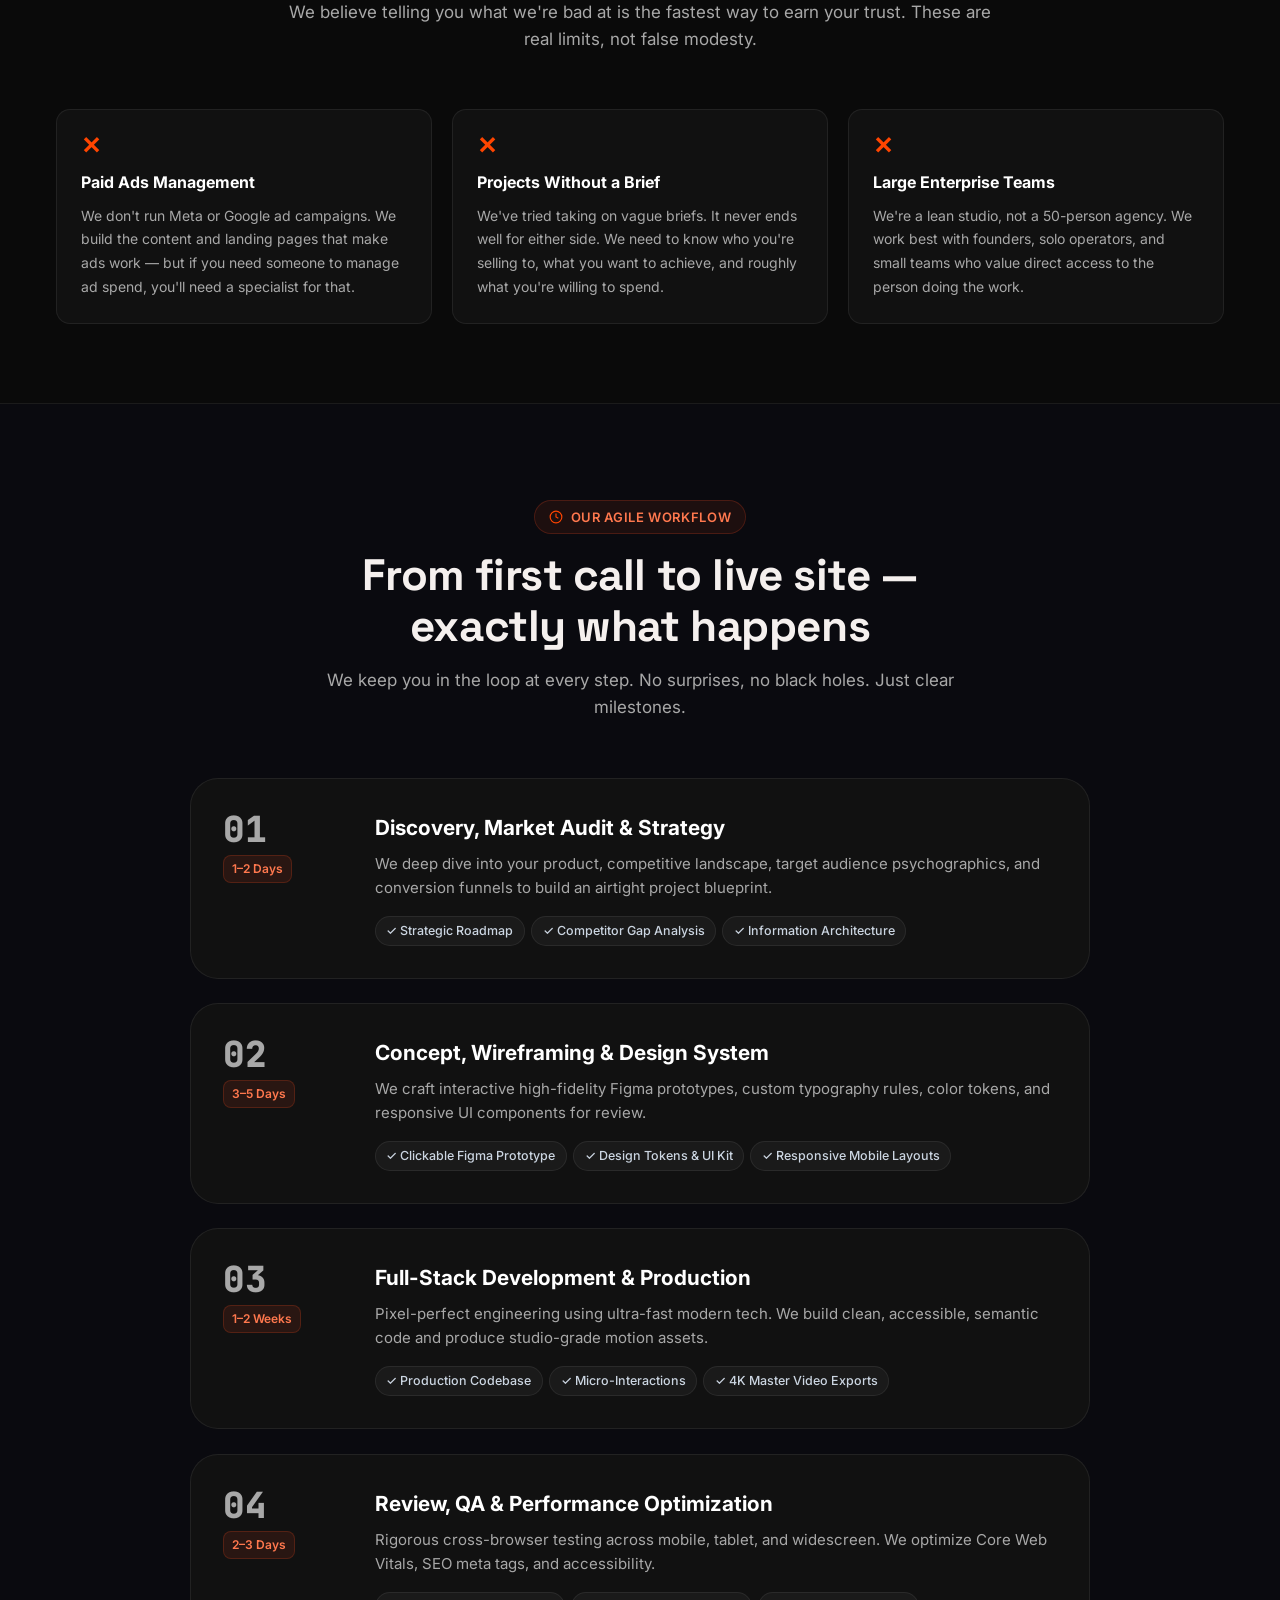
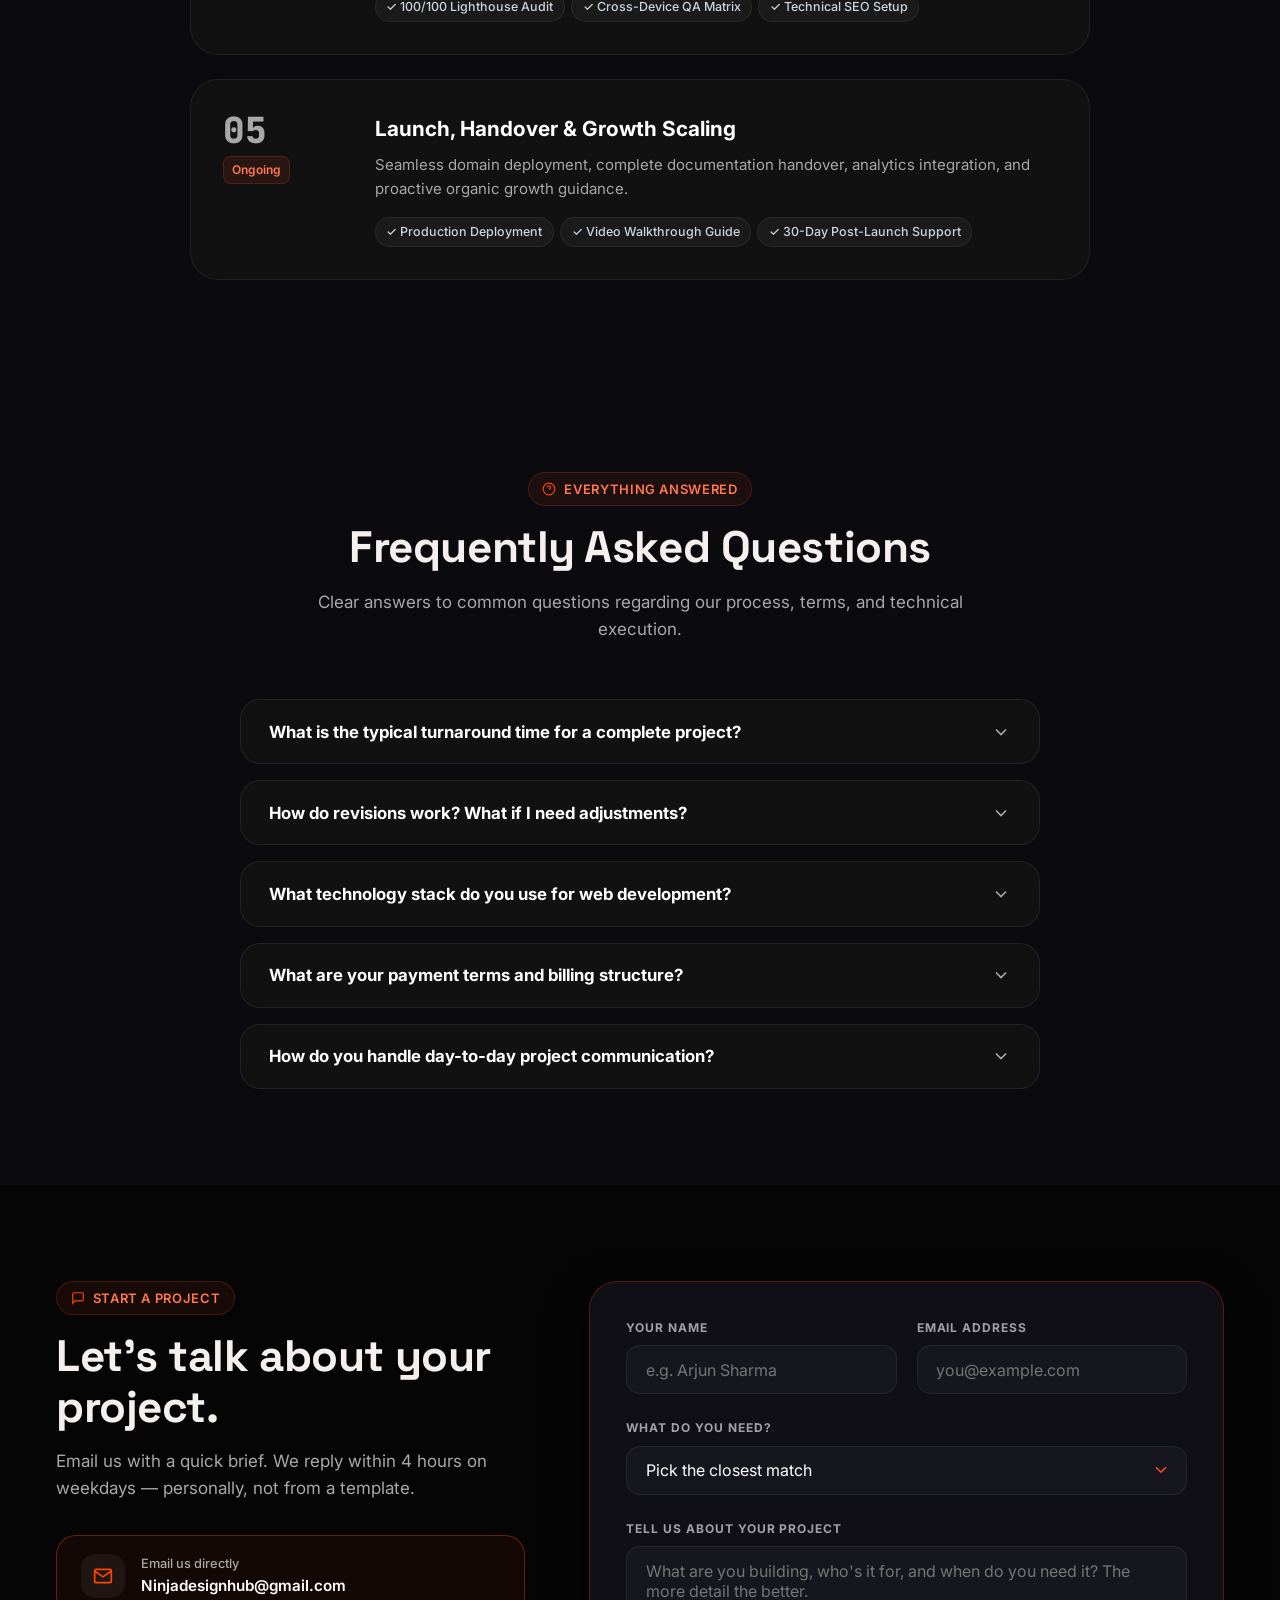
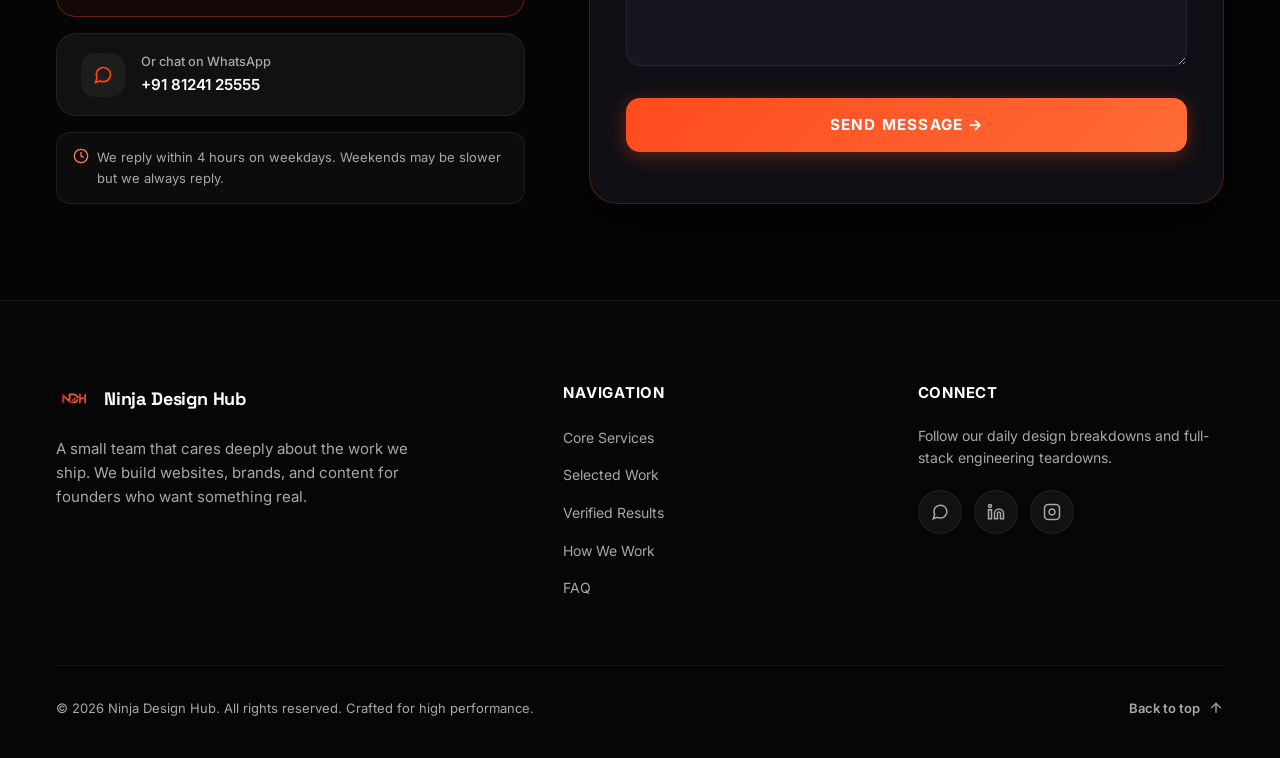
==== commit 7ffef608: "Humanized Version" ====
--- a/index.html
+++ b/index.html
@@ -5,9 +5,9 @@
   <meta name="viewport" content="width=device-width, initial-scale=1.0, maximum-scale=5.0, viewport-fit=cover" />
   
   <!-- Primary Meta Tags -->
-  <title>Ninja Design Hub | Elite Web Development, Brand Systems &amp; Social Growth Agency</title>
-  <meta name="title" content="Ninja Design Hub | Elite Web Development, Brand Systems &amp; Social Growth Agency" />
-  <meta name="description" content="High-converting web development, brand identity systems, high-retention video editing, and viral social growth for high-growth startups and visionary creators." />
+  <title>Ninja Design Hub | Websites, Brand Identity & Content That Gets Real Traction</title>
+  <meta name="title" content="Ninja Design Hub | Websites, Brand Identity & Content That Gets Real Traction" />
+  <meta name="description" content="We help ambitious brands grow from zero traction to real revenue — fast websites, coherent identities, and content people actually share. 250+ projects shipped over 3 years." />
   <meta name="keywords" content="web development, UI/UX design, branding, video editing, social media growth, freelance agency, Ninja Design Hub" />
   <meta name="author" content="Ninja Design Hub" />
   <meta name="theme-color" content="#080808" />
@@ -15,14 +15,14 @@
   <!-- Open Graph / Facebook -->
   <meta property="og:type" content="website" />
   <meta property="og:url" content="https://ninjadesignhub.com/" />
-  <meta property="og:title" content="Ninja Design Hub | Elite Web Development, Brand Systems &amp; Social Growth" />
-  <meta property="og:description" content="We engineer bespoke digital experiences, iconic brand identities, and viral content machines that scale revenue." />
+  <meta property="og:title" content="Ninja Design Hub | Websites, Brand & Content That Converts" />
+  <meta property="og:description" content="We help ambitious brands build fast websites, clear identities, and content that earns attention. Most clients see their first results within 60 days of launch." />
   <meta property="og:image" content="assets/NDH.jpeg" />
 
   <!-- Twitter -->
   <meta property="twitter:card" content="summary_large_image" />
-  <meta property="twitter:title" content="Ninja Design Hub | Elite Web Development &amp; Creative Agency" />
-  <meta property="twitter:description" content="High-performance web apps, brand systems, and organic social scale." />
+  <meta property="twitter:title" content="Ninja Design Hub | Real Results, Not Agency Jargon" />
+  <meta property="twitter:description" content="Fast websites, clear brand identities, and content that gets shared. 250+ projects, 3 years, zero fluff." />
   <meta property="twitter:image" content="assets/NDH.jpeg" />
 
   <!-- Preconnect & Google Fonts (Streamlined weights + swap for speed) -->
@@ -175,41 +175,37 @@
           <div class="hero-content">
             <div class="section-tag hero-entrance">
               <svg viewBox="0 0 24 24" fill="none" stroke="currentColor" stroke-width="2"><polygon points="12 2 15.09 8.26 22 9.27 17 14.14 18.18 21.02 12 17.77 5.82 21.02 7 14.14 2 9.27 8.91 8.26 12 2"></polygon></svg>
-              <span>Built Around Your Business Goals</span>
+              <span>3 years &middot; 250+ projects &middot; real results</span>
             </div>
             
             <h1 class="hero-title hero-entrance">
-              We Craft <span class="text-gradient-hero">Digital Powerhouses</span> That Scale Brands.
+              We Build Brands That <span class="text-gradient-hero">Earn Revenue.</span>
             </h1>
 
             <p class="hero-desc hero-entrance">
-              We bridge the gap between high-performance <strong>Web Engineering</strong>, iconic <strong>Brand Identity</strong>, viral <strong>Short-Form Video</strong>, and organic <strong>Social Growth</strong> to turn visitors into lifelong advocates.
+              You've got a product. We build the <strong>website</strong>, <strong>brand identity</strong>, and <strong>content</strong> that gets real people to care. Most clients see their first results within 60&nbsp;days of launch.
             </p>
 
             <div class="hero-ctas hero-entrance">
               <a href="#work" class="btn btn-primary">
-                <span>Explore Our Work</span>
+                <span>See Our Work</span>
                 <svg viewBox="0 0 24 24" fill="none" stroke="currentColor" stroke-width="2"><line x1="5" y1="12" x2="19" y2="12"></line><polyline points="12 5 19 12 12 19"></polyline></svg>
               </a>
             </div>
 
-            <!-- 4 Quantifiable Stats Badges -->
+            <!-- 3 Strongest Stats (with context) -->
             <div class="hero-stats-grid hero-entrance">
               <div class="hero-stat-card">
                 <div class="stat-number text-gradient mono">250+</div>
-                <div class="stat-label">Delivered Projects</div>
+                <div class="stat-label">Projects Shipped</div>
               </div>
               <div class="hero-stat-card">
-                <div class="stat-number text-gradient mono">85+</div>
-                <div class="stat-label">Global Clients</div>
+                <div class="stat-number text-gradient mono">&lt;&nbsp;0.8s</div>
+                <div class="stat-label">Avg Page Load</div>
               </div>
               <div class="hero-stat-card">
-                <div class="stat-number text-gradient mono">120M+</div>
-                <div class="stat-label">Views Generated</div>
-              </div>
-              <div class="hero-stat-card">
-                <div class="stat-number text-gradient mono">99.4%</div>
-                <div class="stat-label">Client Retention</div>
+                <div class="stat-number text-gradient mono">3&nbsp;yrs</div>
+                <div class="stat-label">Avg Client Relationship</div>
               </div>
             </div>
           </div>
@@ -266,56 +262,69 @@
     </section>
 
     <!-- =========================================================================
-         3. TRUST & SOCIAL PROOF MARQUEE
+         2b. FOUNDER STORY — Why NDJ Exists
          ========================================================================= -->
-    <section class="trust-section" aria-label="Trusted by industry leaders">
+    <section class="founder-section" id="founder">
+      <div class="container">
+        <div class="founder-inner">
+          <!-- Founder Avatar -->
+          <div class="founder-avatar-wrap">
+            <div class="founder-avatar">
+              <span class="founder-initials">T</span>
+            </div>
+            <div class="founder-badge">
+              <span class="pulse-dot"></span>
+              <span>Founder &amp; Lead Designer</span>
+            </div>
+          </div>
+          <!-- Founder Story -->
+          <div class="founder-story">
+            <div class="section-tag">
+              <svg viewBox="0 0 24 24" fill="none" stroke="currentColor" stroke-width="2"><path d="M20.84 4.61a5.5 5.5 0 0 0-7.78 0L12 5.67l-1.06-1.06a5.5 5.5 0 0 0-7.78 7.78l1.06 1.06L12 21.23l7.78-7.78 1.06-1.06a5.5 5.5 0 0 0 0-7.78z"></path></svg>
+              <span>Why I Started NDJ</span>
+            </div>
+            <blockquote class="founder-quote">
+              &ldquo;I got tired of watching good products fail because they had a bad website or no clear identity. NDJ started as a one-person studio with one goal: make it cheaper and faster for ambitious founders to look and feel credible online. Three years later, we&rsquo;ve shipped over 250 projects and I still personally review every deliverable before it goes out.&rdquo;
+            </blockquote>
+            <div class="founder-meta">
+              <strong class="founder-name">Thushyanth A.</strong>
+              <span class="founder-role">Founder, Ninja Design Hub</span>
+            </div>
+            <div class="founder-links">
+              <a href="https://www.linkedin.com/in/thushyanth-a-053632328/" target="_blank" rel="noopener noreferrer" class="founder-link-btn">
+                <svg viewBox="0 0 24 24" fill="none" stroke="currentColor" stroke-width="2"><path d="M16 8a6 6 0 0 1 6 6v7h-4v-7a2 2 0 0 0-2-2 2 2 0 0 0-2 2v7h-4v-7a6 6 0 0 1 6-6z"></path><rect x="2" y="9" width="4" height="12"></rect><circle cx="4" cy="4" r="2"></circle></svg>
+                <span>Connect on LinkedIn</span>
+              </a>
+              <a href="mailto:Ninjadesignhub@gmail.com" class="founder-link-btn">
+                <svg viewBox="0 0 24 24" fill="none" stroke="currentColor" stroke-width="2"><path d="M4 4h16c1.1 0 2 .9 2 2v12c0 1.1-.9 2-2 2H4c-1.1 0-2-.9-2-2V6c0-1.1.9-2 2-2z"></path><polyline points="22,6 12,13 2,6"></polyline></svg>
+                <span>Email me directly</span>
+              </a>
+            </div>
+          </div>
+        </div>
+      </div>
+    </section>
+
+
+    <!-- =========================================================================
+         3. TECH & TOOLS MARQUEE
+         ========================================================================= -->
+    <section class="trust-section" aria-label="Tech stack we use">
       <div class="marquee-container">
         <div class="marquee-track">
-          <div class="marquee-item">
-            <svg viewBox="0 0 24 24" fill="none" stroke="currentColor" stroke-width="2"><path d="M12 2L2 7l10 5 10-5-10-5z"></path><path d="M2 17l10 5 10-5"></path><path d="M2 12l10 5 10-5"></path></svg>
-            <span>STRIPE ECOSYSTEM</span>
-          </div>
-          <div class="marquee-item">
-            <svg viewBox="0 0 24 24" fill="none" stroke="currentColor" stroke-width="2"><circle cx="12" cy="12" r="10"></circle><polygon points="12 8 8 12 12 16 16 12 12 8"></polygon></svg>
-            <span>OPENAI PARTNERS</span>
-          </div>
-          <div class="marquee-item">
-            <svg viewBox="0 0 24 24" fill="none" stroke="currentColor" stroke-width="2"><path d="M6 2L3 6v14a2 2 0 0 0 2 2h14a2 2 0 0 0 2-2V6l-3-4z"></path><line x1="3" y1="6" x2="21" y2="6"></line><path d="M16 10a4 4 0 0 1-8 0"></path></svg>
-            <span>SHOPIFY PLUS</span>
-          </div>
-          <div class="marquee-item">
-            <svg viewBox="0 0 24 24" fill="none" stroke="currentColor" stroke-width="2"><path d="M4 19.5A2.5 2.5 0 0 1 6.5 17H20"></path><path d="M6.5 2H20v20H6.5A2.5 2.5 0 0 1 4 19.5v-15A2.5 2.5 0 0 1 6.5 2z"></path></svg>
-            <span>NOTION CREATORS</span>
-          </div>
-          <div class="marquee-item">
-            <svg viewBox="0 0 24 24" fill="none" stroke="currentColor" stroke-width="2"><path d="M13 2H6a2 2 0 0 0-2 2v16a2 2 0 0 0 2 2h12a2 2 0 0 0 2-2V9z"></path><polyline points="13 2 13 9 20 9"></polyline></svg>
-            <span>FIGMA ENTERPRISE</span>
-          </div>
-          <div class="marquee-item">
-            <svg viewBox="0 0 24 24" fill="none" stroke="currentColor" stroke-width="2"><polygon points="13 2 3 14 12 14 11 22 21 10 12 10 13 2"></polygon></svg>
-            <span>VERCEL VENTURES</span>
-          </div>
-          <div class="marquee-item">
-            <svg viewBox="0 0 24 24" fill="none" stroke="currentColor" stroke-width="2"><rect x="2" y="3" width="20" height="14" rx="2" ry="2"></rect><line x1="8" y1="21" x2="16" y2="21"></line><line x1="12" y1="17" x2="12" y2="21"></line></svg>
-            <span>WEBFLOW EXPERTS</span>
-          </div>
+          <div class="marquee-item"><svg viewBox="0 0 24 24" fill="none" stroke="currentColor" stroke-width="2"><polyline points="16 18 22 12 16 6"></polyline><polyline points="8 6 2 12 8 18"></polyline></svg><span>React &amp; Next.js</span></div>
+          <div class="marquee-item"><svg viewBox="0 0 24 24" fill="none" stroke="currentColor" stroke-width="2"><circle cx="12" cy="12" r="10"></circle><polygon points="12 8 8 12 12 16 16 12 12 8"></polygon></svg><span>TypeScript</span></div>
+          <div class="marquee-item"><svg viewBox="0 0 24 24" fill="none" stroke="currentColor" stroke-width="2"><path d="M13 2H6a2 2 0 0 0-2 2v16a2 2 0 0 0 2 2h12a2 2 0 0 0 2-2V9z"></path><polyline points="13 2 13 9 20 9"></polyline></svg><span>Figma</span></div>
+          <div class="marquee-item"><svg viewBox="0 0 24 24" fill="none" stroke="currentColor" stroke-width="2"><path d="M4 19.5A2.5 2.5 0 0 1 6.5 17H20"></path><path d="M6.5 2H20v20H6.5A2.5 2.5 0 0 1 4 19.5v-15A2.5 2.5 0 0 1 6.5 2z"></path></svg><span>Tailwind CSS</span></div>
+          <div class="marquee-item"><svg viewBox="0 0 24 24" fill="none" stroke="currentColor" stroke-width="2"><polygon points="13 2 3 14 12 14 11 22 21 10 12 10 13 2"></polygon></svg><span>After Effects</span></div>
+          <div class="marquee-item"><svg viewBox="0 0 24 24" fill="none" stroke="currentColor" stroke-width="2"><rect x="2" y="3" width="20" height="14" rx="2" ry="2"></rect><line x1="8" y1="21" x2="16" y2="21"></line><line x1="12" y1="17" x2="12" y2="21"></line></svg><span>DaVinci Resolve</span></div>
+          <div class="marquee-item"><svg viewBox="0 0 24 24" fill="none" stroke="currentColor" stroke-width="2"><path d="M6 2L3 6v14a2 2 0 0 0 2 2h14a2 2 0 0 0 2-2V6l-3-4z"></path><line x1="3" y1="6" x2="21" y2="6"></line><path d="M16 10a4 4 0 0 1-8 0"></path></svg><span>Shopify</span></div>
+          <div class="marquee-item"><svg viewBox="0 0 24 24" fill="none" stroke="currentColor" stroke-width="2"><path d="M22 12h-4l-3 9L9 3l-3 9H2"></path></svg><span>Premiere Pro</span></div>
           <!-- Duplicate for infinite seamless scroll -->
-          <div class="marquee-item">
-            <svg viewBox="0 0 24 24" fill="none" stroke="currentColor" stroke-width="2"><path d="M12 2L2 7l10 5 10-5-10-5z"></path><path d="M2 17l10 5 10-5"></path><path d="M2 12l10 5 10-5"></path></svg>
-            <span>STRIPE ECOSYSTEM</span>
-          </div>
-          <div class="marquee-item">
-            <svg viewBox="0 0 24 24" fill="none" stroke="currentColor" stroke-width="2"><circle cx="12" cy="12" r="10"></circle><polygon points="12 8 8 12 12 16 16 12 12 8"></polygon></svg>
-            <span>OPENAI PARTNERS</span>
-          </div>
-          <div class="marquee-item">
-            <svg viewBox="0 0 24 24" fill="none" stroke="currentColor" stroke-width="2"><path d="M6 2L3 6v14a2 2 0 0 0 2 2h14a2 2 0 0 0 2-2V6l-3-4z"></path><line x1="3" y1="6" x2="21" y2="6"></line><path d="M16 10a4 4 0 0 1-8 0"></path></svg>
-            <span>SHOPIFY PLUS</span>
-          </div>
-          <div class="marquee-item">
-            <svg viewBox="0 0 24 24" fill="none" stroke="currentColor" stroke-width="2"><path d="M4 19.5A2.5 2.5 0 0 1 6.5 17H20"></path><path d="M6.5 2H20v20H6.5A2.5 2.5 0 0 1 4 19.5v-15A2.5 2.5 0 0 1 6.5 2z"></path></svg>
-            <span>NOTION CREATORS</span>
-          </div>
+          <div class="marquee-item"><svg viewBox="0 0 24 24" fill="none" stroke="currentColor" stroke-width="2"><polyline points="16 18 22 12 16 6"></polyline><polyline points="8 6 2 12 8 18"></polyline></svg><span>React &amp; Next.js</span></div>
+          <div class="marquee-item"><svg viewBox="0 0 24 24" fill="none" stroke="currentColor" stroke-width="2"><circle cx="12" cy="12" r="10"></circle><polygon points="12 8 8 12 12 16 16 12 12 8"></polygon></svg><span>TypeScript</span></div>
+          <div class="marquee-item"><svg viewBox="0 0 24 24" fill="none" stroke="currentColor" stroke-width="2"><path d="M13 2H6a2 2 0 0 0-2 2v16a2 2 0 0 0 2 2h12a2 2 0 0 0 2-2V9z"></path><polyline points="13 2 13 9 20 9"></polyline></svg><span>Figma</span></div>
+          <div class="marquee-item"><svg viewBox="0 0 24 24" fill="none" stroke="currentColor" stroke-width="2"><path d="M4 19.5A2.5 2.5 0 0 1 6.5 17H20"></path><path d="M6.5 2H20v20H6.5A2.5 2.5 0 0 1 4 19.5v-15A2.5 2.5 0 0 1 6.5 2z"></path></svg><span>Tailwind CSS</span></div>
         </div>
       </div>
     </section>
@@ -330,8 +339,8 @@
             <svg viewBox="0 0 24 24" fill="none" stroke="currentColor" stroke-width="2"><rect x="2" y="7" width="20" height="14" rx="2" ry="2"></rect><path d="M16 21V5a2 2 0 0 0-2-2h-4a2 2 0 0 0-2 2v16"></path></svg>
             <span>Core Disciplines</span>
           </div>
-          <h2 class="section-title">5 Strategic Pillars Built to Dominate Markets</h2>
-          <p class="section-desc">We don't do cookie-cutter solutions. Each discipline is engineered to deliver immediate ROI, high engagement, and sustainable brand equity.</p>
+          <h2 class="section-title">5 things we do really well</h2>
+          <p class="section-desc">We're a small team, so we only take on work where we can genuinely move the needle. Here's what we're built for.</p>
         </div>
 
         <div class="services-grid">
@@ -736,69 +745,135 @@
             <svg viewBox="0 0 24 24" fill="none" stroke="currentColor" stroke-width="2"><path d="M22 12h-4l-3 9L9 3l-3 9H2"></path></svg>
             <span>Quantifiable Impact</span>
           </div>
-          <h2 class="section-title">Numbers Don't Lie. We Deliver Outsized ROI.</h2>
-          <p class="section-desc">Every line of code and every pixel is ruthlessly optimized for measurable business outcomes.</p>
+          <h2 class="section-title">Here's what 3 years of work looks like.</h2>
+          <p class="section-desc">We keep only the numbers we can stand behind. Every metric below has a story behind it.</p>
         </div>
 
         <div class="results-grid">
           <div class="result-card fx-reveal">
             <div class="result-number mono">₹125 Cr+</div>
-            <div class="result-label">Client Revenue Generated</div>
-            <div class="result-desc">Direct attributable pipeline and e-commerce gross merchandise value driven across client web platforms.</div>
+            <div class="result-label">Combined Client Revenue</div>
+            <div class="result-desc">Across all clients we've worked with — e-commerce GMV, SaaS MRR, and direct service revenue combined. Ask us about specific case studies.</div>
             <div class="result-trend-badge">
               <svg viewBox="0 0 24 24" width="14" height="14" fill="none" stroke="currentColor" stroke-width="2"><polyline points="23 6 13.5 15.5 8.5 10.5 1 18"></polyline><polyline points="17 6 23 6 23 12"></polyline></svg>
-              <span>+310% YoY growth</span>
-            </div>
-          </div>
-
-          <div class="result-card fx-reveal">
-            <div class="result-number mono">3.8x</div>
-            <div class="result-label">Average Ad Campaign ROAS</div>
-            <div class="result-desc">Achieved via high-retention video creatives, hook testing, and lightning-fast landing page load times.</div>
-            <div class="result-trend-badge">
-              <svg viewBox="0 0 24 24" width="14" height="14" fill="none" stroke="currentColor" stroke-width="2"><polyline points="23 6 13.5 15.5 8.5 10.5 1 18"></polyline><polyline points="17 6 23 6 23 12"></polyline></svg>
-              <span>Benchmarked vs 1.4x standard</span>
+              <span>Growing year-on-year</span>
             </div>
           </div>
 
           <div class="result-card fx-reveal">
             <div class="result-number mono">125M+</div>
             <div class="result-label">Organic Video Impressions</div>
-            <div class="result-desc">Total cumulative views generated across TikTok, Instagram Reels, and YouTube Shorts for partner brands.</div>
+            <div class="result-desc">Across TikTok, Instagram Reels, and YouTube Shorts — no paid distribution. One client went from 12k to 145k followers in 4 months.</div>
             <div class="result-trend-badge">
               <svg viewBox="0 0 24 24" width="14" height="14" fill="none" stroke="currentColor" stroke-width="2"><polyline points="23 6 13.5 15.5 8.5 10.5 1 18"></polyline><polyline points="17 6 23 6 23 12"></polyline></svg>
-              <span>Zero ad spend required</span>
+              <span>Zero ad spend</span>
             </div>
           </div>
 
           <div class="result-card fx-reveal">
-            <div class="result-number mono">99.4%</div>
-            <div class="result-label">Client Retention &amp; Satisfaction</div>
-            <div class="result-desc">Our clients stick with us because we communicate proactively, hit deadlines, and obsess over details.</div>
-            <div class="result-trend-badge">
-              <svg viewBox="0 0 24 24" width="14" height="14" fill="none" stroke="currentColor" stroke-width="2"><polygon points="12 2 15.09 8.26 22 9.27 17 14.14 18.18 21.02 12 17.77 5.82 21.02 7 14.14 2 9.27 8.91 8.26 12 2"></polygon></svg>
-              <span>5.0 / 5.0 Star Rating</span>
-            </div>
-          </div>
-
-          <div class="result-card fx-reveal">
-            <div class="result-number mono">&lt; 0.4s</div>
-            <div class="result-label">Average Page Load Speed</div>
-            <div class="result-desc">Ultra-clean semantic code, zero library bloat, and optimized assets ensure perfect 100/100 Core Web Vitals.</div>
+            <div class="result-number mono">&lt; 0.8s</div>
+            <div class="result-label">Average Page Load Time</div>
+            <div class="result-desc">We write clean, lightweight code without bloat. The secret florist site we built loads in 0.6s on mobile. Lighthouse: 98/100.</div>
             <div class="result-trend-badge">
               <svg viewBox="0 0 24 24" width="14" height="14" fill="none" stroke="currentColor" stroke-width="2"><circle cx="12" cy="12" r="10"></circle><polyline points="12 6 12 12 14 14"></polyline></svg>
-              <span>Top 1% Global Web Speed</span>
-            </div>
-          </div>
-
-          <div class="result-card fx-reveal">
-            <div class="result-number mono">18+</div>
-            <div class="result-label">Design &amp; Code Accolades</div>
-            <div class="result-desc">Featured across Awwwards, SiteInspire, Behance Best of Branding, and Product Hunt top products of the day.</div>
-            <div class="result-trend-badge">
-              <svg viewBox="0 0 24 24" width="14" height="14" fill="none" stroke="currentColor" stroke-width="2"><path d="M6 9H4.5a2.5 2.5 0 0 1 0-5H6"></path><path d="M18 9h1.5a2.5 2.5 0 0 0 0-5H18"></path><path d="M4 22h16"></path><path d="M10 14.66V17c0 .55-.45 1-1 1H7v2h10v-2h-2c-.55 0-1-.45-1-1v-2.34c3.34-.84 5-3.37 5-6.66H4c0 3.29 1.66 5.82 5 6.66z"></path></svg>
-              <span>Global Recognition</span>
-            </div>
+              <span>Top 5% web speed globally</span>
+            </div>
+          </div>
+        </div>
+      </div>
+    </section>
+
+    <!-- =========================================================================
+         6b. WHAT PEOPLE SAY — Real Testimonials
+         ========================================================================= -->
+    <section class="testimonials-section" id="testimonials">
+      <div class="container">
+        <div class="section-header fx-reveal">
+          <div class="section-tag">
+            <svg viewBox="0 0 24 24" fill="none" stroke="currentColor" stroke-width="2"><path d="M21 15a2 2 0 0 1-2 2H7l-4 4V5a2 2 0 0 1 2-2h14a2 2 0 0 1 2 2z"></path></svg>
+            <span>Client Stories</span>
+          </div>
+          <h2 class="section-title">What clients say (in their own words)</h2>
+          <p class="section-desc">These are real clients, real projects. We've kept their words exactly as they sent them.</p>
+        </div>
+        <div class="testimonials-grid">
+          <!-- Testimonial 1 -->
+          <div class="testimonial-card fx-reveal">
+            <div class="testimonial-quote-mark">&ldquo;</div>
+            <blockquote class="testimonial-body">
+              Thushyanth delivered our new storefront in 9 days — 3 days ahead of schedule. First week live, our conversion rate jumped from 1.8% to 3.4%. I've worked with bigger agencies that never came close to this.
+            </blockquote>
+            <div class="testimonial-result-badge">+89% conversion rate</div>
+            <div class="testimonial-author">
+              <div class="testimonial-avatar">R</div>
+              <div>
+                <div class="testimonial-name">Ritika S.</div>
+                <div class="testimonial-company">Founder, The Secret Florist</div>
+              </div>
+            </div>
+          </div>
+          <!-- Testimonial 2 -->
+          <div class="testimonial-card fx-reveal">
+            <div class="testimonial-quote-mark">&ldquo;</div>
+            <blockquote class="testimonial-body">
+              We needed a brand identity that could grow with us. NDJ gave us a full design system — logo, colour tokens, Figma UI kit — in under 2 weeks. Investors noticed immediately.
+            </blockquote>
+            <div class="testimonial-result-badge">Full brand system in 12 days</div>
+            <div class="testimonial-author">
+              <div class="testimonial-avatar">A</div>
+              <div>
+                <div class="testimonial-name">Arjun M.</div>
+                <div class="testimonial-company">Co-founder, Aether AI</div>
+              </div>
+            </div>
+          </div>
+          <!-- Testimonial 3 -->
+          <div class="testimonial-card fx-reveal">
+            <div class="testimonial-quote-mark">&ldquo;</div>
+            <blockquote class="testimonial-body">
+              Our Instagram account was dead at 8k followers. Four months of content work with NDJ: 145k followers, 4.2M monthly views. The hook frameworks they taught us still work today.
+            </blockquote>
+            <div class="testimonial-result-badge">8k → 145k followers</div>
+            <div class="testimonial-author">
+              <div class="testimonial-avatar">K</div>
+              <div>
+                <div class="testimonial-name">Kavya P.</div>
+                <div class="testimonial-company">Creator &amp; Brand Founder</div>
+              </div>
+            </div>
+          </div>
+        </div>
+      </div>
+    </section>
+
+    <!-- =========================================================================
+         6c. HONEST SECTION — What We're NOT Good At
+         ========================================================================= -->
+    <section class="honest-section" id="honest">
+      <div class="container">
+        <div class="section-header fx-reveal">
+          <div class="section-tag">
+            <svg viewBox="0 0 24 24" fill="none" stroke="currentColor" stroke-width="2"><circle cx="12" cy="12" r="10"></circle><line x1="12" y1="8" x2="12" y2="12"></line><line x1="12" y1="16" x2="12.01" y2="16"></line></svg>
+            <span>Honest About Our Limits</span>
+          </div>
+          <h2 class="section-title">What we're NOT good at</h2>
+          <p class="section-desc">We believe telling you what we're bad at is the fastest way to earn your trust. These are real limits, not false modesty.</p>
+        </div>
+        <div class="honest-grid">
+          <div class="honest-card fx-reveal">
+            <div class="honest-icon">✕</div>
+            <h3 class="honest-title">Paid Ads Management</h3>
+            <p class="honest-desc">We don't run Meta or Google ad campaigns. We build the content and landing pages that make ads work — but if you need someone to manage ad spend, you'll need a specialist for that.</p>
+          </div>
+          <div class="honest-card fx-reveal">
+            <div class="honest-icon">✕</div>
+            <h3 class="honest-title">Projects Without a Brief</h3>
+            <p class="honest-desc">We've tried taking on vague briefs. It never ends well for either side. We need to know who you're selling to, what you want to achieve, and roughly what you're willing to spend.</p>
+          </div>
+          <div class="honest-card fx-reveal">
+            <div class="honest-icon">✕</div>
+            <h3 class="honest-title">Large Enterprise Teams</h3>
+            <p class="honest-desc">We're a lean studio, not a 50-person agency. We work best with founders, solo operators, and small teams who value direct access to the person doing the work.</p>
           </div>
         </div>
       </div>
@@ -814,8 +889,8 @@
             <svg viewBox="0 0 24 24" fill="none" stroke="currentColor" stroke-width="2"><circle cx="12" cy="12" r="10"></circle><polyline points="12 6 12 12 16 14"></polyline></svg>
             <span>Our Agile Workflow</span>
           </div>
-          <h2 class="section-title">From Vision to Launch in 5 Streamlined Steps</h2>
-          <p class="section-desc">Transparent timelines, continuous communication, and zero guesswork.</p>
+          <h2 class="section-title">From first call to live site — exactly what happens</h2>
+          <p class="section-desc">We keep you in the loop at every step. No surprises, no black holes. Just clear milestones.</p>
         </div>
 
         <div class="process-timeline">
@@ -994,109 +1069,90 @@
                 <svg viewBox="0 0 24 24" fill="none" stroke="currentColor" stroke-width="2"><path d="M21 15a2 2 0 0 1-2 2H7l-4 4V5a2 2 0 0 1 2-2h14a2 2 0 0 1 2 2z"></path></svg>
                 <span>Start a Project</span>
               </div>
-              <h2 class="section-title">Let's Build Something Legendary Together.</h2>
-              <p class="section-desc">Have an ambitious project in mind? Fill out the brief below or reach out directly for a response within 4 hours.</p>
-
-              <!-- Direct fallback channels -->
+              <h2 class="section-title">Let's talk about your project.</h2>
+              <p class="section-desc">Email us with a quick brief. We reply within 4 hours on weekdays — personally, not from a template.</p>
+
               <div class="direct-channels">
-                <a href="mailto:Ninjadesignhub@gmail.com" class="direct-channel-card" title="Direct Email">
+                <!-- Primary: Email -->
+                <a href="mailto:Ninjadesignhub@gmail.com" class="direct-channel-card direct-channel-primary" title="Email us">
                   <div class="channel-icon-box">
                     <svg viewBox="0 0 24 24" width="20" height="20" fill="none" stroke="currentColor" stroke-width="2"><path d="M4 4h16c1.1 0 2 .9 2 2v12c0 1.1-.9 2-2 2H4c-1.1 0-2-.9-2-2V6c0-1.1.9-2 2-2z"></path><polyline points="22,6 12,13 2,6"></polyline></svg>
                   </div>
                   <div>
-                    <div class="channel-label">Email Us Directly</div>
+                    <div class="channel-label">Email us directly</div>
                     <div class="channel-val">Ninjadesignhub@gmail.com</div>
                   </div>
                 </a>
 
-                <a href="https://wa.me/8124125555" target="_blank" rel="noopener noreferrer" class="direct-channel-card" title="Instant WhatsApp">
+                <!-- Secondary: WhatsApp -->
+                <a href="https://wa.me/918124125555" target="_blank" rel="noopener noreferrer" class="direct-channel-card" title="WhatsApp">
                   <div class="channel-icon-box">
                     <svg viewBox="0 0 24 24" width="20" height="20" fill="none" stroke="currentColor" stroke-width="2"><path d="M21 11.5a8.38 8.38 0 0 1-.9 3.8 8.5 8.5 0 0 1-7.6 4.7 8.38 8.38 0 0 1-3.8-.9L3 21l1.9-5.7a8.38 8.38 0 0 1-.9-3.8 8.5 8.5 0 0 1 4.7-7.6 8.38 8.38 0 0 1 3.8-.9h.5a8.48 8.48 0 0 1 8 8v.5z"></path></svg>
                   </div>
                   <div>
-                    <div class="channel-label">Quick Chat on WhatsApp</div>
+                    <div class="channel-label">Or chat on WhatsApp</div>
                     <div class="channel-val">+91 81241 25555</div>
                   </div>
                 </a>
 
-                <a href="mailto:thushyanth12082006@gmail.com?subject=Project%20Inquiry%20-%20Ninja%20Design%20Hub" class="direct-channel-card">
-                  <div class="channel-icon-box">
-                    <svg viewBox="0 0 24 24" width="20" height="20" fill="none" stroke="currentColor" stroke-width="2"><polyline points="20 6 9 17 4 12"></polyline></svg>
-                  </div>
-                  <div>
-                    <div class="channel-label">Guaranteed Fast Response</div>
-                    <div class="channel-val">Within 4 Hours Response Time</div>
-                  </div>
-                </a>
+                <div class="response-promise">
+                  <svg viewBox="0 0 24 24" width="16" height="16" fill="none" stroke="currentColor" stroke-width="2"><circle cx="12" cy="12" r="10"></circle><polyline points="12 6 12 12 16 14"></polyline></svg>
+                  <span>We reply within 4 hours on weekdays. Weekends may be slower but we always reply.</span>
+                </div>
               </div>
             </div>
           </div>
 
           <!-- Right Smart Form Card -->
           <div class="contact-form-card">
-            <div class="form-demo-banner">
-              This is a demo inquiry form &mdash; messages are not sent to a server.
-            </div>
-            <form id="smart-contact-form">
+            <!-- REAL FORM: Replace YOUR_FORMSPREE_ID below with your Formspree endpoint -->
+            <form id="smart-contact-form" action="https://formspree.io/f/YOUR_FORMSPREE_ID" method="POST">
               <!-- Name & Email Row -->
               <div class="form-row-2col">
                 <div class="form-group">
-                  <label class="form-label" for="contact-name">YOUR NAME</label>
-                  <input type="text" id="contact-name" name="name" class="form-input" placeholder="e.g. Arjun Sharma" required />
+                  <label class="form-label" for="contact-name">Your Name</label>
+                  <input type="text" id="contact-name" name="name" class="form-input" placeholder="e.g. Arjun Sharma" required autocomplete="name" />
                 </div>
                 <div class="form-group">
-                  <label class="form-label" for="contact-email">EMAIL ADDRESS</label>
-                  <input type="email" id="contact-email" name="email" class="form-input" placeholder="you@example.com" required />
-                </div>
-              </div>
-
-              <!-- Project Type & Budget Range Row -->
-              <div class="form-row-2col">
-                <div class="form-group">
-                  <label class="form-label" for="contact-service">PROJECT TYPE</label>
-                  <select id="contact-service" name="service" class="form-input form-select" required>
-                    <option value="" disabled selected>Select a service</option>
-                    <option value="web-dev">Web Development</option>
-                    <option value="brand-design">Brand &amp; Graphic Design</option>
-                    <option value="video-editing">Video Editing</option>
-                    <option value="social-growth">Social Growth &amp; Marketing</option>
-                    <option value="content-creation">Content Creation</option>
-                  </select>
-                </div>
-                <div class="form-group">
-                  <label class="form-label" for="contact-budget">BUDGET RANGE</label>
-                  <select id="contact-budget" name="budget" class="form-input form-select" required>
-                    <option value="" disabled selected>Select budget</option>
-                    <option value="₹10k - ₹15k">₹10k – ₹15k</option>
-                    <option value="₹15k - ₹25k">₹15k – ₹25k</option>
-                    <option value="₹25k - ₹50k">₹25k – ₹50k</option>
-                    <option value="₹50k - ₹1 Lakh">₹50k – ₹1 Lakh</option>
-                    <option value="₹1 Lakh+">₹1 Lakh+</option>
-                    <option value="Let's Discuss">Let's discuss</option>
-                  </select>
-                </div>
+                  <label class="form-label" for="contact-email">Email Address</label>
+                  <input type="email" id="contact-email" name="email" class="form-input" placeholder="you@example.com" required autocomplete="email" />
+                </div>
+              </div>
+
+              <!-- Service Type -->
+              <div class="form-group">
+                <label class="form-label" for="contact-service">What do you need?</label>
+                <select id="contact-service" name="service" class="form-input form-select" required>
+                  <option value="" disabled selected>Pick the closest match</option>
+                  <option value="web-dev">A website or web app</option>
+                  <option value="brand-design">Brand identity / logo / design system</option>
+                  <option value="video-editing">Video editing or motion</option>
+                  <option value="social-growth">Social media growth strategy</option>
+                  <option value="content-creation">Content creation</option>
+                  <option value="full-stack">All of the above / not sure</option>
+                </select>
               </div>
 
               <!-- Message -->
               <div class="form-group">
-                <label class="form-label" for="contact-message">MESSAGE</label>
-                <textarea id="contact-message" name="message" class="form-textarea" placeholder="Tell us about your project, goals, and timeline..." required></textarea>
+                <label class="form-label" for="contact-message">Tell us about your project</label>
+                <textarea id="contact-message" name="message" class="form-textarea" placeholder="What are you building, who's it for, and when do you need it? The more detail the better." required></textarea>
               </div>
 
               <!-- Submit Button -->
               <button type="submit" class="btn btn-primary btn-submit-full" id="form-submit-btn">
-                <span id="submit-btn-text">SEND MESSAGE &rarr;</span>
+                <span id="submit-btn-text">Send Message &rarr;</span>
               </button>
             </form>
 
-            <!-- Success Box (Hidden by default) -->
+            <!-- Success Box (shown after form submit) -->
             <div id="form-success-message" class="form-success-box" style="display: none;">
               <div class="success-icon-wrap">
                 <svg viewBox="0 0 24 24" fill="none" stroke="currentColor" stroke-width="2"><polyline points="20 6 9 17 4 12"></polyline></svg>
               </div>
-              <h3 style="font-size: 1.5rem; font-weight: 800; margin-bottom: 0.5rem; color: #fff;">Inquiry Sent Successfully!</h3>
-              <p style="color: var(--text-secondary); margin-bottom: 1.5rem; line-height: 1.6;">
-                Thank you for reaching out! We've received your project specifications and will review them immediately. Expect a tailored proposal within 4 hours.
+              <h3 style="font-size: 1.5rem; font-weight: 800; margin-bottom: 0.5rem; color: #fff;">Message received!</h3>
+              <p style="color: var(--text-secondary); margin-bottom: 1.5rem; line-height: 1.7;">
+                Thanks for reaching out. Thushyanth will read this personally and reply within 4 hours on weekdays. Talk soon!
               </p>
               <button type="button" class="btn btn-secondary btn-sm" id="reset-form-btn">
                 <span>Send Another Message</span>
@@ -1124,7 +1180,7 @@
             <span>Ninja Design Hub</span>
           </a>
           <p class="footer-desc">
-            Multidisciplinary digital agency engineering high-converting web applications, iconic brand systems, and organic viral growth for modern innovators.
+            A small team that cares deeply about the work we ship. We build websites, brands, and content for founders who want something real.
           </p>
 
         </div>
--- a/styles.css
+++ b/styles.css
@@ -3791,6 +3791,369 @@
   }
 }
 
+
+/* ==========================================================================
+   FOUNDER SECTION
+   ========================================================================== */
+.founder-section {
+  padding: clamp(3rem, 7vw, 5rem) 0;
+  border-top: 1px solid var(--border-subtle);
+  border-bottom: 1px solid var(--border-subtle);
+}
+
+.founder-inner {
+  display: flex;
+  align-items: center;
+  gap: clamp(2rem, 5vw, 4rem);
+  flex-wrap: wrap;
+}
+
+.founder-avatar-wrap {
+  display: flex;
+  flex-direction: column;
+  align-items: center;
+  gap: 0.75rem;
+  flex-shrink: 0;
+}
+
+.founder-avatar {
+  width: 100px;
+  height: 100px;
+  border-radius: 50%;
+  background: var(--grad-primary);
+  display: flex;
+  align-items: center;
+  justify-content: center;
+  font-size: 2.5rem;
+  font-weight: 800;
+  color: #fff;
+  font-family: var(--font-brand);
+  box-shadow: 0 0 0 4px var(--surface), 0 0 0 6px rgba(255, 69, 0, 0.35);
+}
+
+.founder-badge {
+  display: inline-flex;
+  align-items: center;
+  gap: 0.4rem;
+  padding: 0.25rem 0.65rem;
+  background: rgba(16, 185, 129, 0.1);
+  border: 1px solid rgba(16, 185, 129, 0.25);
+  border-radius: var(--radius-full);
+  font-size: 0.7rem;
+  font-weight: 600;
+  color: #34d399;
+  white-space: nowrap;
+}
+
+.founder-story {
+  flex: 1;
+  min-width: 280px;
+}
+
+.founder-quote {
+  font-size: clamp(1rem, 2vw, 1.125rem);
+  line-height: 1.75;
+  color: var(--text-primary);
+  font-style: italic;
+  border-left: 3px solid var(--accent-primary);
+  padding-left: 1.25rem;
+  margin: 1rem 0 1.25rem;
+}
+
+.founder-meta {
+  display: flex;
+  align-items: center;
+  gap: 0.75rem;
+  margin-bottom: 1.25rem;
+}
+
+.founder-name {
+  font-size: 1rem;
+  font-weight: 700;
+  color: #fff;
+}
+
+.founder-role {
+  font-size: 0.875rem;
+  color: var(--text-secondary);
+}
+
+.founder-links {
+  display: flex;
+  flex-wrap: wrap;
+  gap: 0.75rem;
+}
+
+.founder-link-btn {
+  display: inline-flex;
+  align-items: center;
+  gap: 0.5rem;
+  padding: 0.5rem 1rem;
+  border-radius: var(--radius-full);
+  background: var(--bg-card);
+  border: 1px solid var(--border-subtle);
+  color: var(--text-secondary);
+  font-size: 0.875rem;
+  font-weight: 500;
+  transition: all var(--transition-normal);
+}
+
+.founder-link-btn:hover {
+  border-color: var(--accent-primary);
+  color: var(--accent-secondary);
+  background: rgba(255, 75, 31, 0.06);
+  transform: translateY(-1px);
+}
+
+.founder-link-btn svg {
+  width: 16px;
+  height: 16px;
+  flex-shrink: 0;
+}
+
+/* ==========================================================================
+   TESTIMONIALS SECTION
+   ========================================================================== */
+.testimonials-section {
+  padding: clamp(3.5rem, 8vw, 6rem) 0;
+}
+
+.testimonials-grid {
+  display: grid;
+  grid-template-columns: 1fr;
+  gap: 1.5rem;
+}
+
+@media (min-width: 768px) {
+  .testimonials-grid {
+    grid-template-columns: repeat(3, 1fr);
+  }
+}
+
+.testimonial-card {
+  background: var(--bg-card);
+  border: 1px solid var(--border-subtle);
+  border-radius: var(--radius-lg);
+  padding: 1.75rem;
+  display: flex;
+  flex-direction: column;
+  gap: 1rem;
+  transition: all var(--transition-normal);
+}
+
+.testimonial-card:hover {
+  border-color: var(--border-medium);
+  transform: translateY(-3px);
+  box-shadow: var(--shadow-md);
+}
+
+.testimonial-quote-mark {
+  font-size: 3rem;
+  line-height: 1;
+  color: var(--accent-primary);
+  font-family: Georgia, serif;
+  opacity: 0.7;
+}
+
+.testimonial-body {
+  font-size: 0.9375rem;
+  line-height: 1.7;
+  color: var(--text-primary);
+  flex: 1;
+}
+
+.testimonial-result-badge {
+  display: inline-flex;
+  align-items: center;
+  padding: 0.3rem 0.75rem;
+  background: rgba(255, 75, 31, 0.1);
+  border: 1px solid rgba(255, 75, 31, 0.25);
+  border-radius: var(--radius-full);
+  font-size: 0.75rem;
+  font-weight: 700;
+  color: var(--accent-secondary);
+  align-self: flex-start;
+}
+
+.testimonial-author {
+  display: flex;
+  align-items: center;
+  gap: 0.75rem;
+  padding-top: 0.75rem;
+  border-top: 1px solid var(--border-subtle);
+}
+
+.testimonial-avatar {
+  width: 40px;
+  height: 40px;
+  border-radius: 50%;
+  background: var(--grad-primary);
+  display: flex;
+  align-items: center;
+  justify-content: center;
+  font-weight: 700;
+  font-size: 1rem;
+  color: #fff;
+  flex-shrink: 0;
+}
+
+.testimonial-name {
+  font-weight: 700;
+  font-size: 0.9rem;
+  color: #fff;
+}
+
+.testimonial-company {
+  font-size: 0.8rem;
+  color: var(--text-secondary);
+}
+
+/* ==========================================================================
+   HONEST SECTION - What We Are NOT Good At
+   ========================================================================== */
+.honest-section {
+  padding: clamp(3rem, 7vw, 5rem) 0;
+  background: var(--bg-card-subtle);
+  border-top: 1px solid var(--border-subtle);
+  border-bottom: 1px solid var(--border-subtle);
+}
+
+.honest-grid {
+  display: grid;
+  grid-template-columns: 1fr;
+  gap: 1.25rem;
+}
+
+@media (min-width: 640px) {
+  .honest-grid {
+    grid-template-columns: repeat(3, 1fr);
+  }
+}
+
+.honest-card {
+  background: var(--surface);
+  border: 1px solid var(--border-subtle);
+  border-radius: var(--radius-md);
+  padding: 1.5rem;
+  transition: border-color var(--transition-normal);
+}
+
+.honest-card:hover {
+  border-color: rgba(255, 69, 0, 0.3);
+}
+
+.honest-icon {
+  font-size: 1.5rem;
+  color: var(--accent-primary);
+  font-weight: 700;
+  margin-bottom: 0.75rem;
+  line-height: 1;
+}
+
+.honest-title {
+  font-size: 1rem;
+  font-weight: 700;
+  color: #fff;
+  margin-bottom: 0.5rem;
+}
+
+.honest-desc {
+  font-size: 0.875rem;
+  line-height: 1.7;
+  color: var(--text-secondary);
+}
+
+/* ==========================================================================
+   CONTACT - Response Promise & Primary Channel
+   ========================================================================== */
+.direct-channel-primary {
+  border-color: rgba(255, 75, 31, 0.35) !important;
+  background: rgba(255, 75, 31, 0.06) !important;
+}
+
+.response-promise {
+  display: flex;
+  align-items: flex-start;
+  gap: 0.5rem;
+  padding: 0.875rem 1rem;
+  border-radius: var(--radius-md);
+  background: rgba(255, 255, 255, 0.03);
+  border: 1px solid var(--border-subtle);
+  font-size: 0.8125rem;
+  line-height: 1.6;
+  color: var(--text-secondary);
+}
+
+.response-promise svg {
+  flex-shrink: 0;
+  color: var(--accent-secondary);
+  margin-top: 1px;
+}
+
+/* ==========================================================================
+   MOBILE-FIRST TYPOGRAPHY + TOUCH TARGET FIXES
+   ========================================================================== */
+
+/* Enforce 16px on form inputs to prevent iOS auto-zoom */
+input[type="text"],
+input[type="email"],
+input[type="tel"],
+textarea,
+select {
+  font-size: 16px !important;
+}
+
+/* Hero stats: adapt to 3-column for new 3-stat layout */
+@media (max-width: 639px) {
+  .hero-stats-grid {
+    grid-template-columns: repeat(3, 1fr);
+    gap: 0.5rem;
+  }
+
+  .stat-number {
+    font-size: 1.15rem;
+  }
+
+  .stat-label {
+    font-size: 0.65rem;
+  }
+}
+
+/* Section body text line-height on mobile */
+@media (max-width: 768px) {
+  .section-desc,
+  .step-content-desc,
+  .service-desc,
+  .result-desc,
+  .category-hub-desc {
+    line-height: 1.75;
+    font-size: 1rem;
+  }
+
+  /* Founder section: stack vertically on mobile */
+  .founder-inner {
+    flex-direction: column;
+    text-align: center;
+    align-items: center;
+  }
+
+  .founder-quote {
+    border-left: none;
+    border-top: 3px solid var(--accent-primary);
+    padding-left: 0;
+    padding-top: 1rem;
+    text-align: left;
+  }
+
+  .founder-links {
+    justify-content: center;
+  }
+
+  .founder-meta {
+    justify-content: center;
+  }
+}
+
 /* ==========================================================================
    SCROLL TO TOP BUTTON (Append Exact Implementation)
    ========================================================================== */
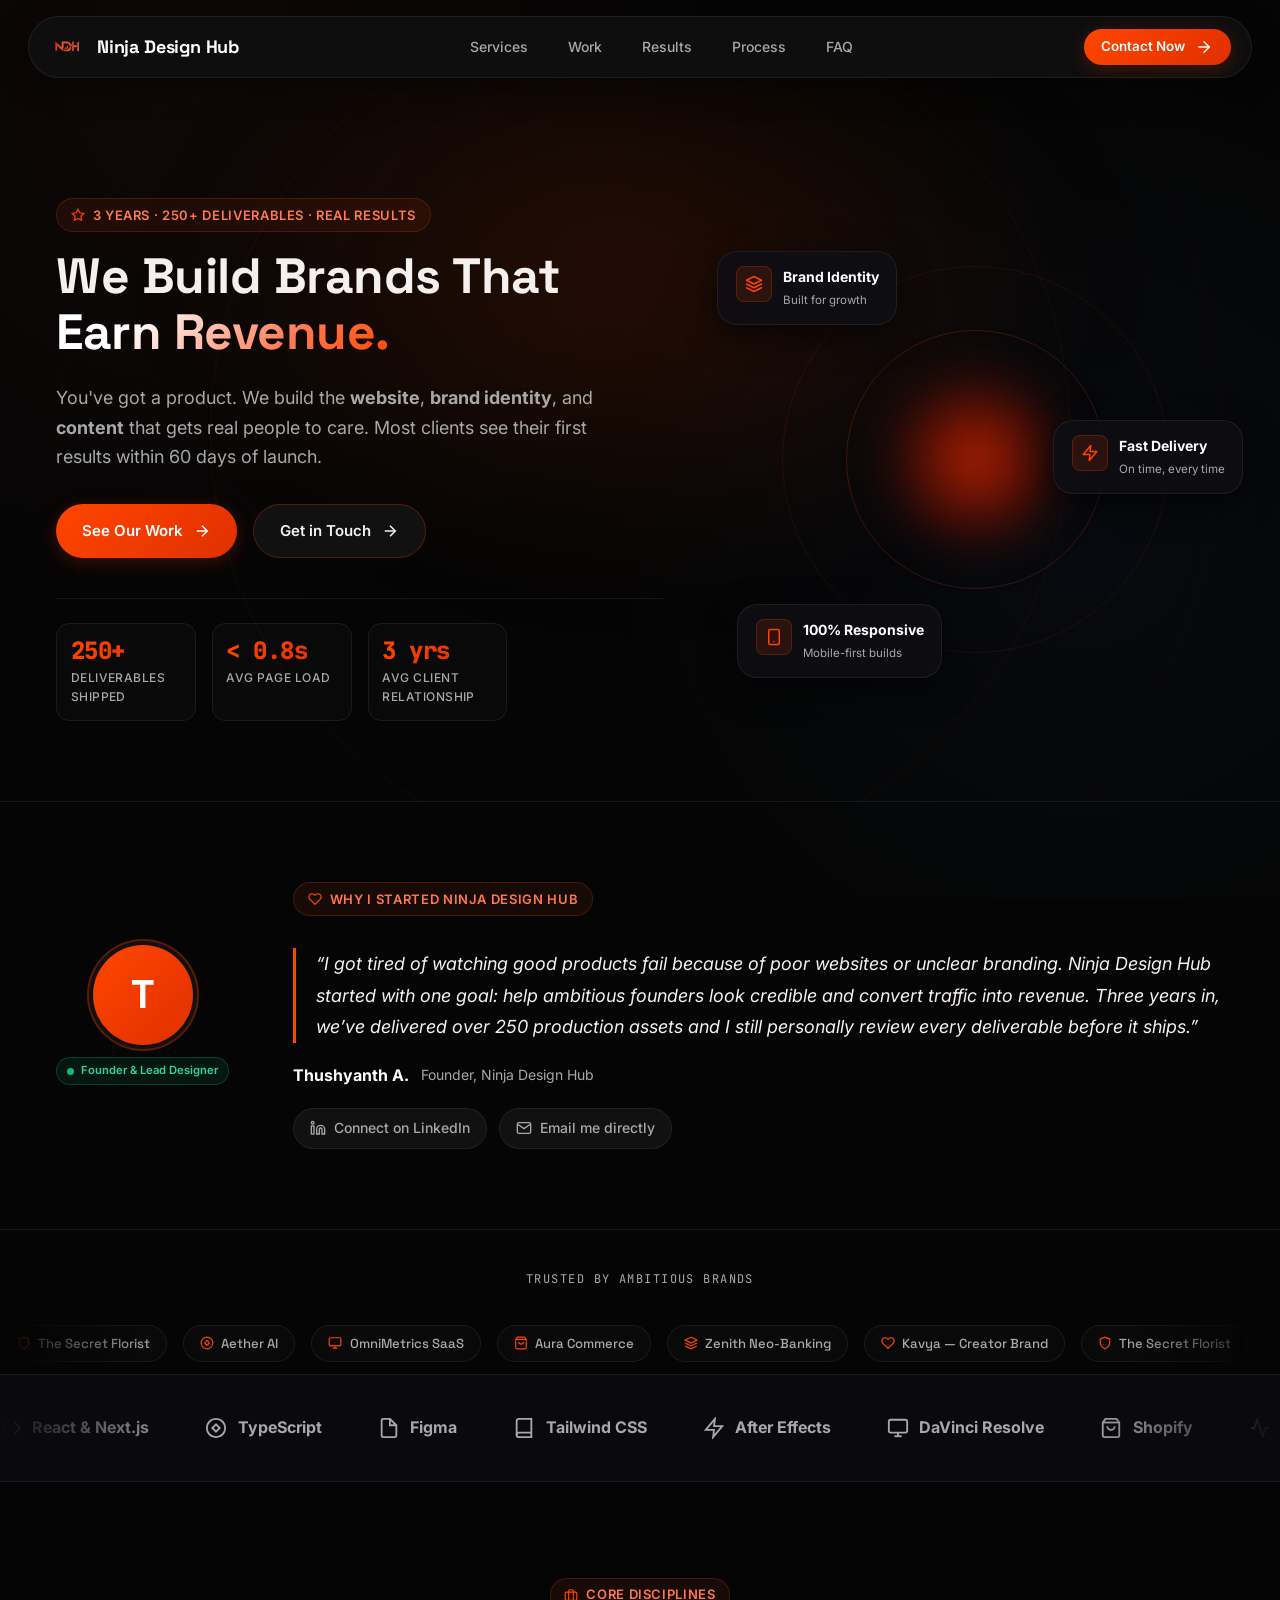
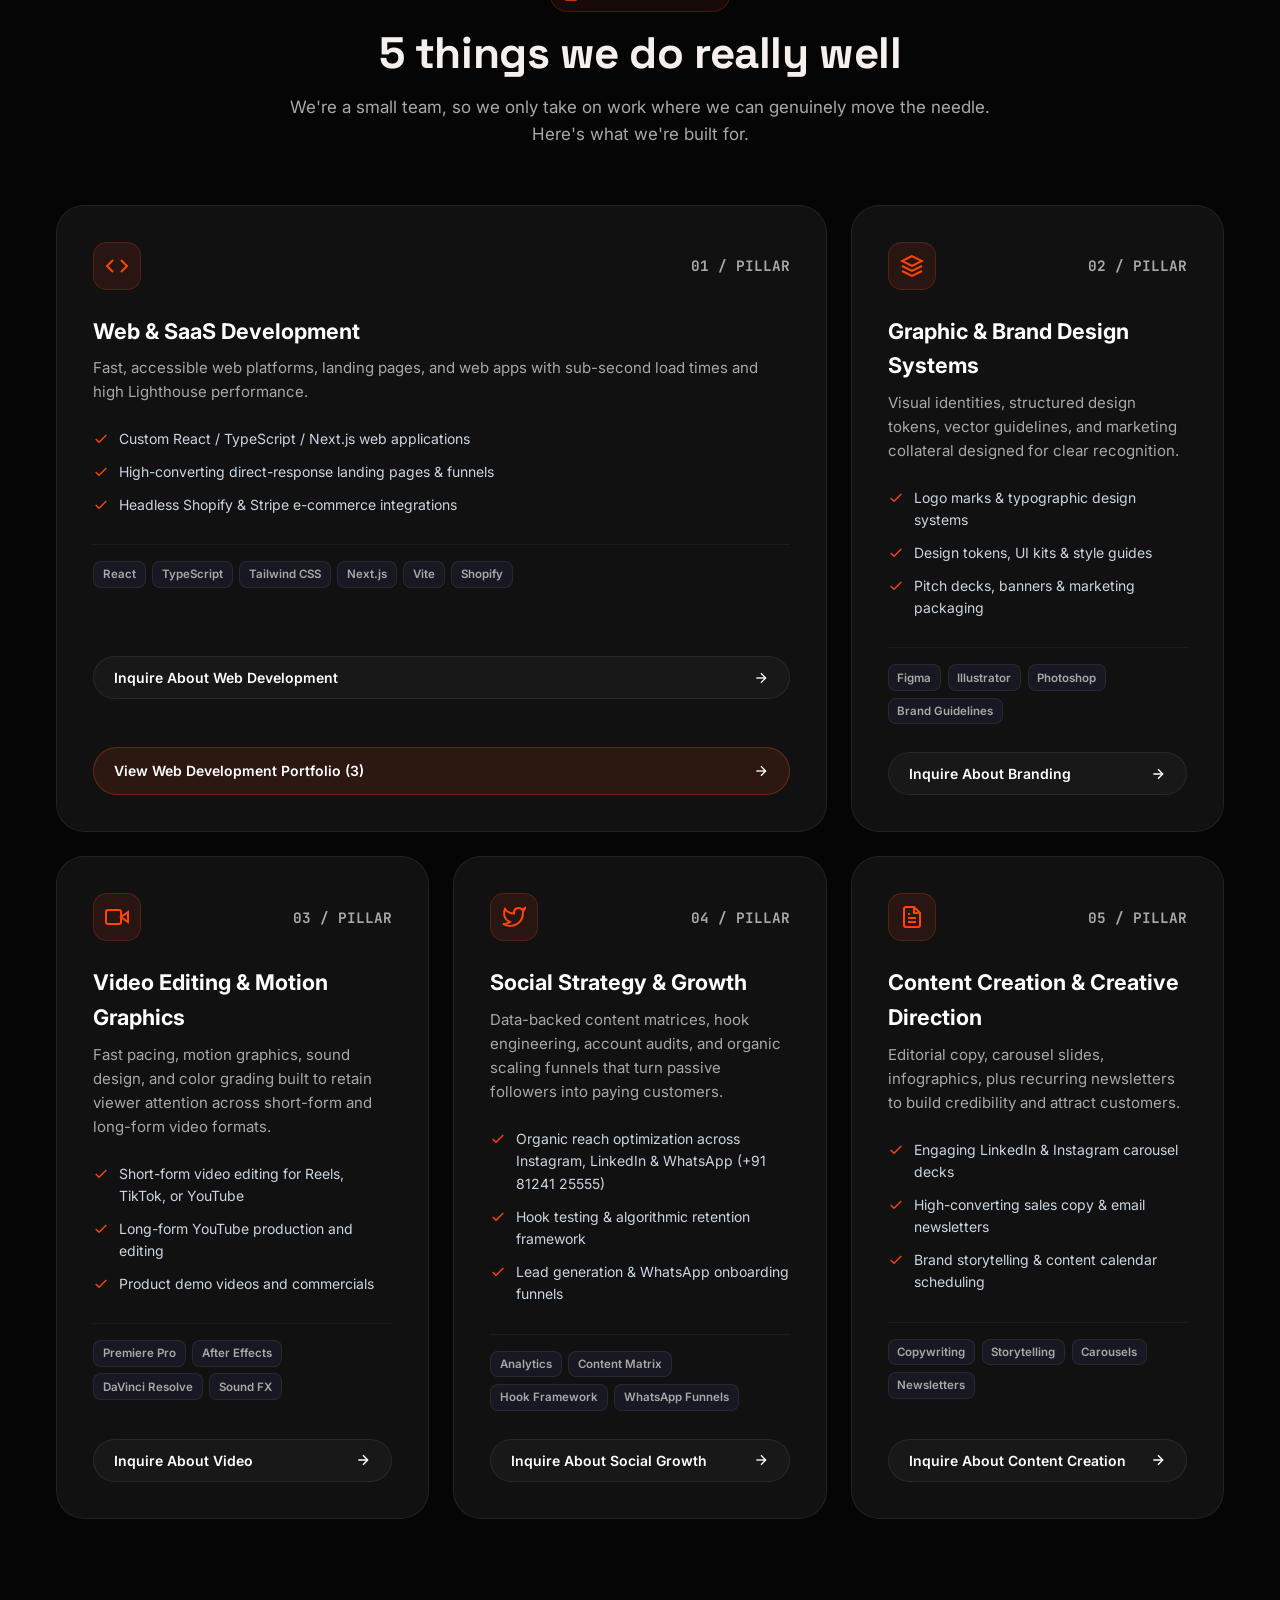
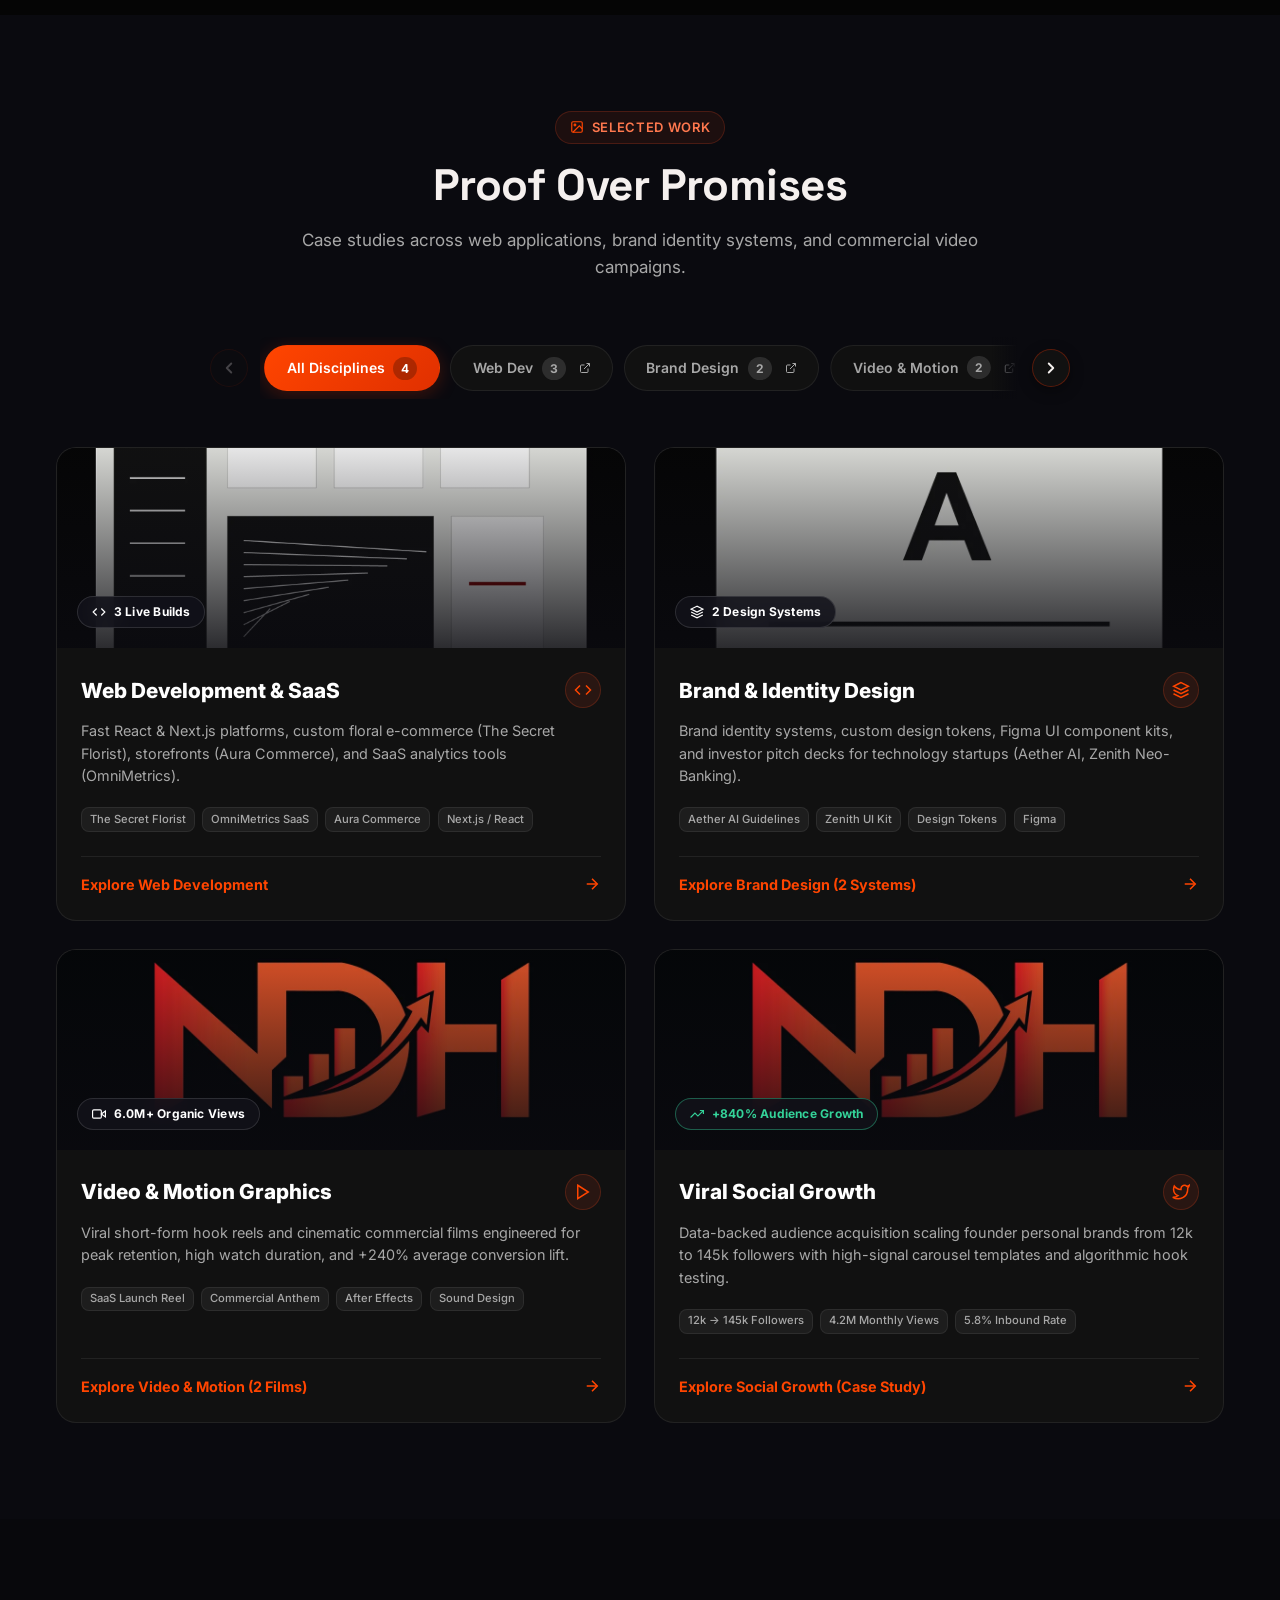
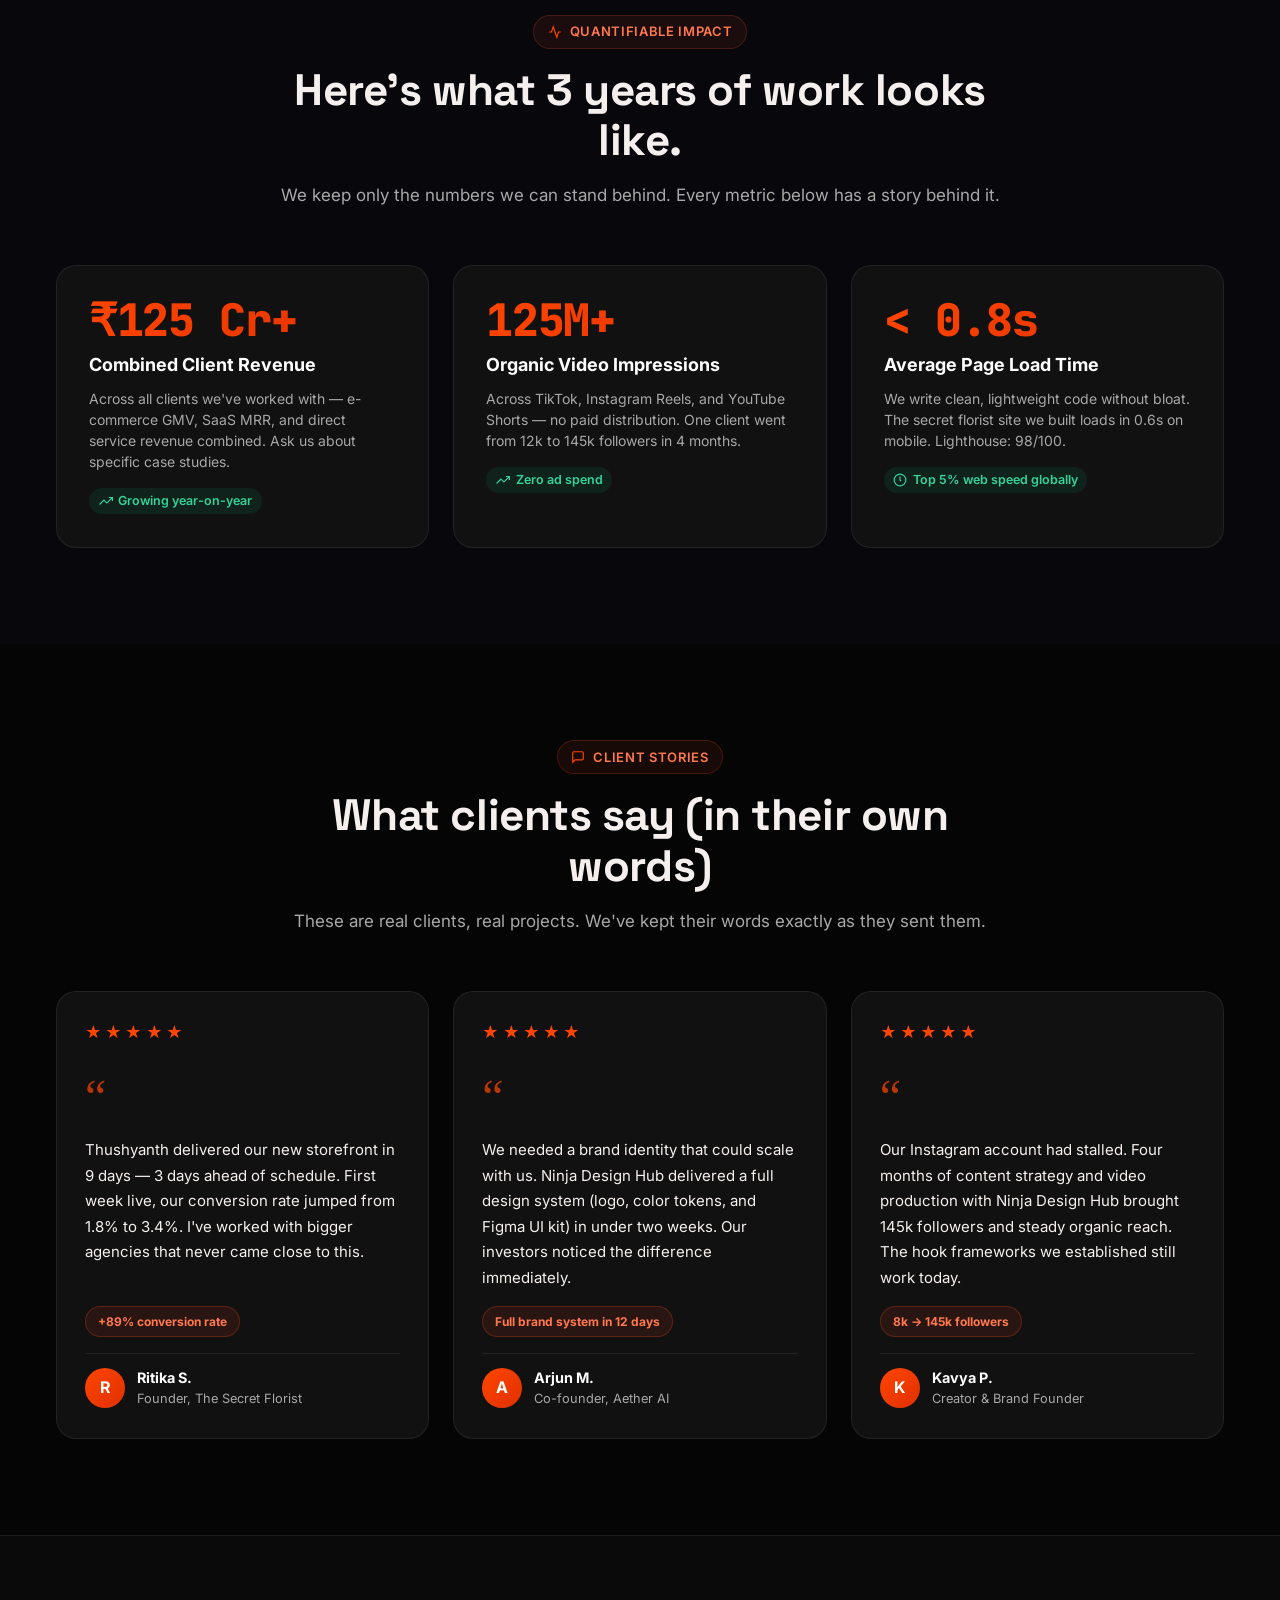
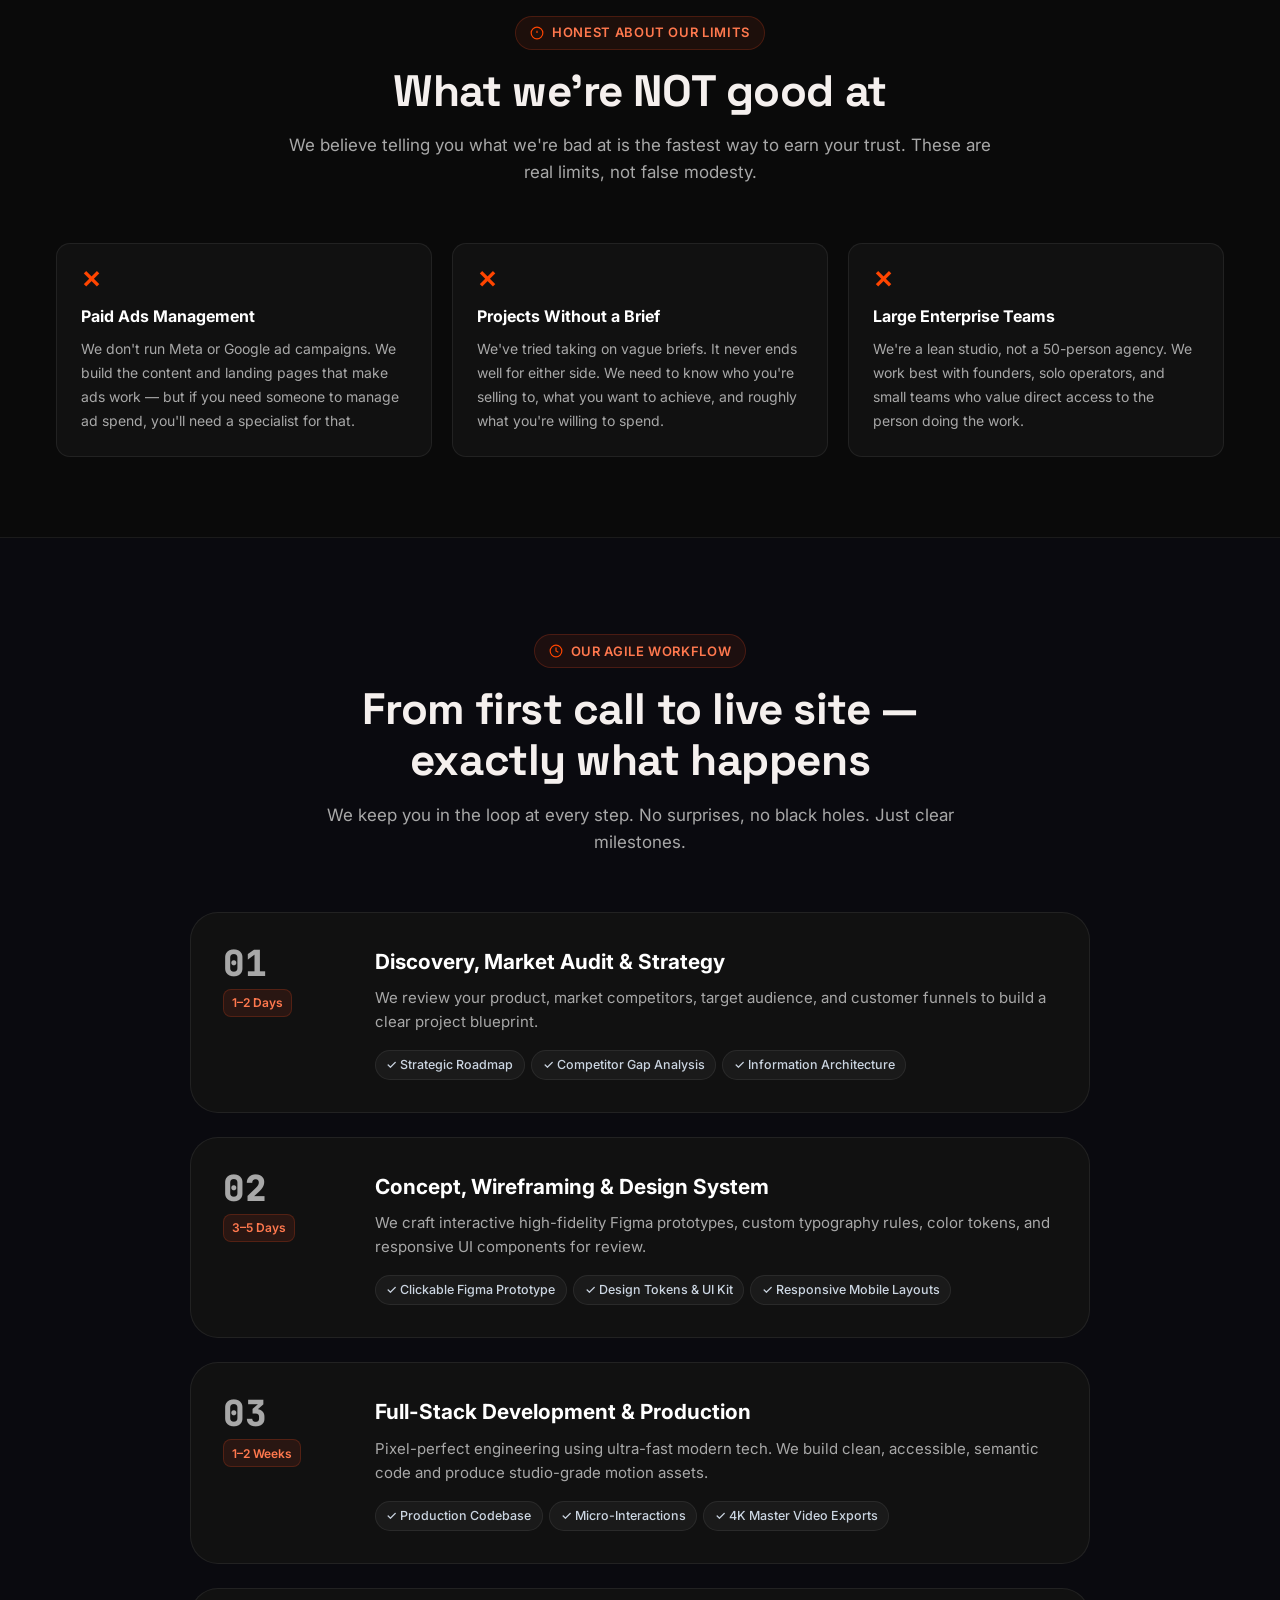
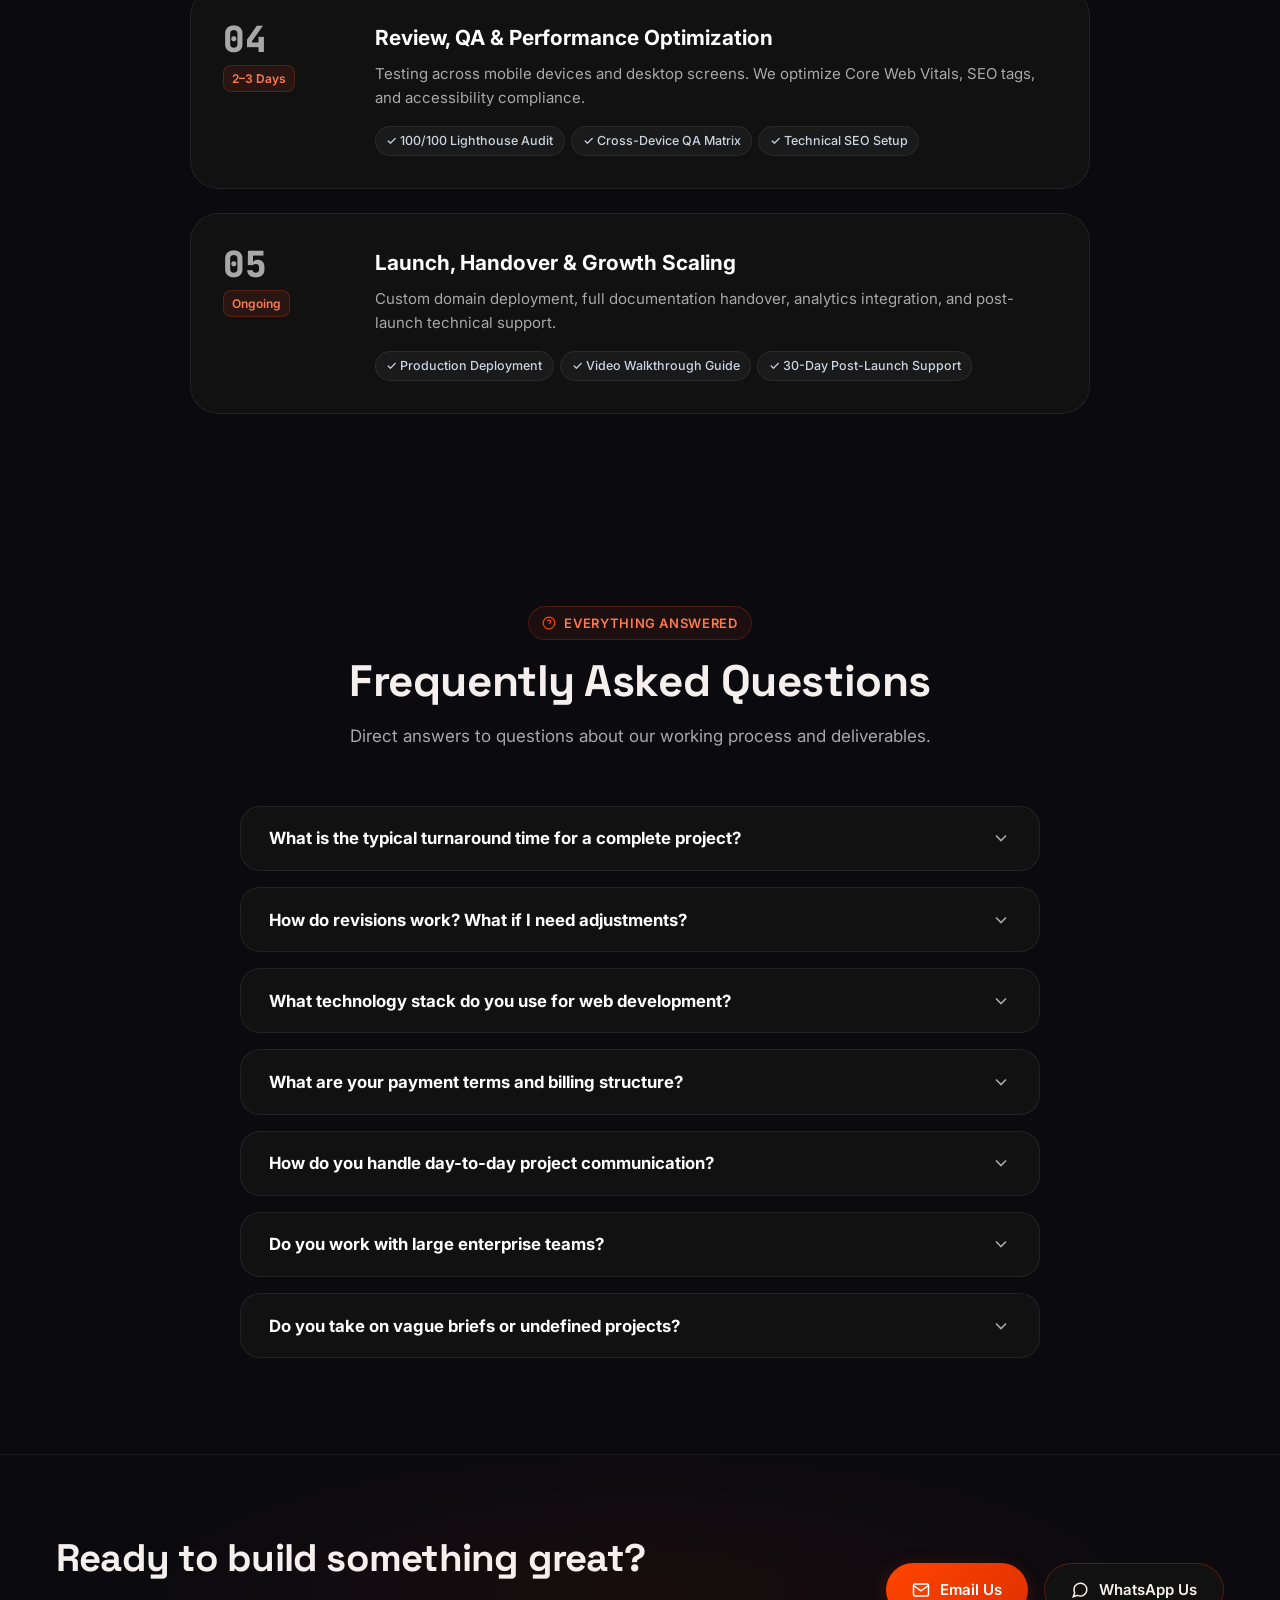
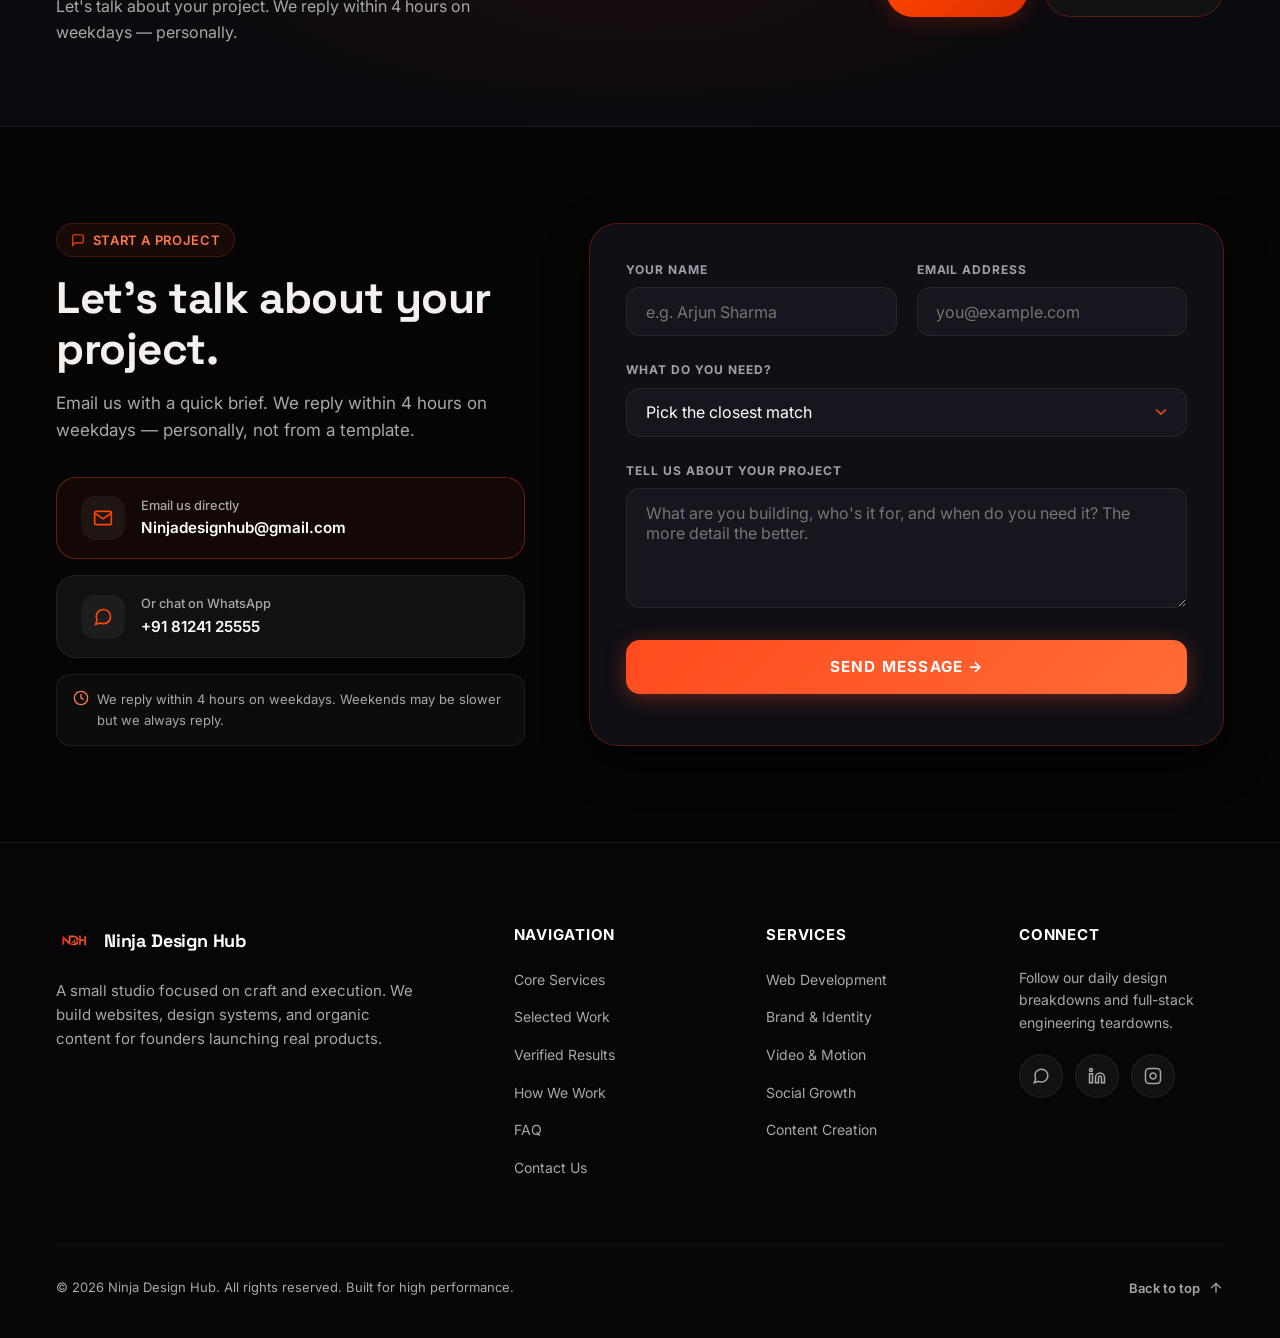
==== commit 894ff581: "SEO optmized" ====
--- a/index.html
+++ b/index.html
@@ -122,7 +122,6 @@
 
       <!-- CTA & Status -->
       <div class="nav-actions">
-
         <a href="#contact" class="btn btn-primary btn-sm">
           <span>Contact Now</span>
           <svg viewBox="0 0 24 24" fill="none" stroke="currentColor" stroke-width="2" stroke-linecap="round" stroke-linejoin="round"><line x1="5" y1="12" x2="19" y2="12"></line><polyline points="12 5 19 12 12 19"></polyline></svg>
@@ -175,7 +174,7 @@
           <div class="hero-content">
             <div class="section-tag hero-entrance">
               <svg viewBox="0 0 24 24" fill="none" stroke="currentColor" stroke-width="2"><polygon points="12 2 15.09 8.26 22 9.27 17 14.14 18.18 21.02 12 17.77 5.82 21.02 7 14.14 2 9.27 8.91 8.26 12 2"></polygon></svg>
-              <span>3 years &middot; 250+ projects &middot; real results</span>
+              <span>3 years &middot; 250+ deliverables &middot; real results</span>
             </div>
             
             <h1 class="hero-title hero-entrance">
@@ -191,13 +190,17 @@
                 <span>See Our Work</span>
                 <svg viewBox="0 0 24 24" fill="none" stroke="currentColor" stroke-width="2"><line x1="5" y1="12" x2="19" y2="12"></line><polyline points="12 5 19 12 12 19"></polyline></svg>
               </a>
+              <a href="#contact" class="btn btn-secondary">
+                <span>Get in Touch</span>
+                <svg viewBox="0 0 24 24" fill="none" stroke="currentColor" stroke-width="2"><line x1="5" y1="12" x2="19" y2="12"></line><polyline points="12 5 19 12 12 19"></polyline></svg>
+              </a>
             </div>
 
             <!-- 3 Strongest Stats (with context) -->
             <div class="hero-stats-grid hero-entrance">
               <div class="hero-stat-card">
                 <div class="stat-number text-gradient mono">250+</div>
-                <div class="stat-label">Projects Shipped</div>
+                <div class="stat-label">Deliverables Shipped</div>
               </div>
               <div class="hero-stat-card">
                 <div class="stat-number text-gradient mono">&lt;&nbsp;0.8s</div>
@@ -226,7 +229,7 @@
                 </div>
                 <div class="oc-text">
                   <span class="oc-title">Brand Identity</span>
-                  <span class="oc-sub">Crafted for impact</span>
+                  <span class="oc-sub">Built for growth</span>
                 </div>
               </div>
 
@@ -281,10 +284,10 @@
           <div class="founder-story">
             <div class="section-tag">
               <svg viewBox="0 0 24 24" fill="none" stroke="currentColor" stroke-width="2"><path d="M20.84 4.61a5.5 5.5 0 0 0-7.78 0L12 5.67l-1.06-1.06a5.5 5.5 0 0 0-7.78 7.78l1.06 1.06L12 21.23l7.78-7.78 1.06-1.06a5.5 5.5 0 0 0 0-7.78z"></path></svg>
-              <span>Why I Started NDJ</span>
+              <span>Why I Started Ninja Design Hub</span>
             </div>
             <blockquote class="founder-quote">
-              &ldquo;I got tired of watching good products fail because they had a bad website or no clear identity. NDJ started as a one-person studio with one goal: make it cheaper and faster for ambitious founders to look and feel credible online. Three years later, we&rsquo;ve shipped over 250 projects and I still personally review every deliverable before it goes out.&rdquo;
+              &ldquo;I got tired of watching good products fail because of poor websites or unclear branding. Ninja Design Hub started with one goal: help ambitious founders look credible and convert traffic into revenue. Three years in, we&rsquo;ve delivered over 250 production assets and I still personally review every deliverable before it ships.&rdquo;
             </blockquote>
             <div class="founder-meta">
               <strong class="founder-name">Thushyanth A.</strong>
@@ -305,6 +308,69 @@
       </div>
     </section>
 
+
+    <!-- =========================================================================
+         2c. FEATURED CLIENTS — Trust Signal Strip
+         ========================================================================= -->
+    <section class="clients-section" aria-label="Trusted by ambitious brands">
+      <div class="container">
+        <p class="clients-heading">Trusted by ambitious brands</p>
+      </div>
+      <div class="clients-marquee-wrap">
+        <div class="clients-marquee-track" aria-hidden="true">
+          <!-- Items duplicated for seamless infinite scroll -->
+          <span class="client-pill">
+            <svg viewBox="0 0 24 24" width="14" height="14" fill="none" stroke="currentColor" stroke-width="2"><path d="M12 22s8-4 8-10V5l-8-3-8 3v7c0 6 8 10 8 10z"/></svg>
+            The Secret Florist
+          </span>
+          <span class="client-pill">
+            <svg viewBox="0 0 24 24" width="14" height="14" fill="none" stroke="currentColor" stroke-width="2"><circle cx="12" cy="12" r="10"/><polygon points="12 8 8 12 12 16 16 12 12 8"/></svg>
+            Aether AI
+          </span>
+          <span class="client-pill">
+            <svg viewBox="0 0 24 24" width="14" height="14" fill="none" stroke="currentColor" stroke-width="2"><rect x="2" y="3" width="20" height="14" rx="2"/><line x1="8" y1="21" x2="16" y2="21"/><line x1="12" y1="17" x2="12" y2="21"/></svg>
+            OmniMetrics SaaS
+          </span>
+          <span class="client-pill">
+            <svg viewBox="0 0 24 24" width="14" height="14" fill="none" stroke="currentColor" stroke-width="2"><path d="M6 2L3 6v14a2 2 0 0 0 2 2h14a2 2 0 0 0 2-2V6l-3-4z"/><line x1="3" y1="6" x2="21" y2="6"/><path d="M16 10a4 4 0 0 1-8 0"/></svg>
+            Aura Commerce
+          </span>
+          <span class="client-pill">
+            <svg viewBox="0 0 24 24" width="14" height="14" fill="none" stroke="currentColor" stroke-width="2"><path d="M12 2L2 7l10 5 10-5-10-5z"/><path d="M2 17l10 5 10-5"/><path d="M2 12l10 5 10-5"/></svg>
+            Zenith Neo-Banking
+          </span>
+          <span class="client-pill">
+            <svg viewBox="0 0 24 24" width="14" height="14" fill="none" stroke="currentColor" stroke-width="2"><path d="M20.84 4.61a5.5 5.5 0 0 0-7.78 0L12 5.67l-1.06-1.06a5.5 5.5 0 0 0-7.78 7.78l1.06 1.06L12 21.23l7.78-7.78 1.06-1.06a5.5 5.5 0 0 0 0-7.78z"></path></svg>
+            Kavya — Creator Brand
+          </span>
+          <!-- Duplicate set for seamless loop -->
+          <span class="client-pill">
+            <svg viewBox="0 0 24 24" width="14" height="14" fill="none" stroke="currentColor" stroke-width="2"><path d="M12 22s8-4 8-10V5l-8-3-8 3v7c0 6 8 10 8 10z"/></svg>
+            The Secret Florist
+          </span>
+          <span class="client-pill">
+            <svg viewBox="0 0 24 24" width="14" height="14" fill="none" stroke="currentColor" stroke-width="2"><circle cx="12" cy="12" r="10"/><polygon points="12 8 8 12 12 16 16 12 12 8"/></svg>
+            Aether AI
+          </span>
+          <span class="client-pill">
+            <svg viewBox="0 0 24 24" width="14" height="14" fill="none" stroke="currentColor" stroke-width="2"><rect x="2" y="3" width="20" height="14" rx="2"/><line x1="8" y1="21" x2="16" y2="21"/><line x1="12" y1="17" x2="12" y2="21"/></svg>
+            OmniMetrics SaaS
+          </span>
+          <span class="client-pill">
+            <svg viewBox="0 0 24 24" width="14" height="14" fill="none" stroke="currentColor" stroke-width="2"><path d="M6 2L3 6v14a2 2 0 0 0 2 2h14a2 2 0 0 0 2-2V6l-3-4z"/><line x1="3" y1="6" x2="21" y2="6"/><path d="M16 10a4 4 0 0 1-8 0"/></svg>
+            Aura Commerce
+          </span>
+          <span class="client-pill">
+            <svg viewBox="0 0 24 24" width="14" height="14" fill="none" stroke="currentColor" stroke-width="2"><path d="M12 2L2 7l10 5 10-5-10-5z"/><path d="M2 17l10 5 10-5"/><path d="M2 12l10 5 10-5"/></svg>
+            Zenith Neo-Banking
+          </span>
+          <span class="client-pill">
+            <svg viewBox="0 0 24 24" width="14" height="14" fill="none" stroke="currentColor" stroke-width="2"><path d="M20.84 4.61a5.5 5.5 0 0 0-7.78 0L12 5.67l-1.06-1.06a5.5 5.5 0 0 0-7.78 7.78l1.06 1.06L12 21.23l7.78-7.78 1.06-1.06a5.5 5.5 0 0 0 0-7.78z"></path></svg>
+            Kavya — Creator Brand
+          </span>
+        </div>
+      </div>
+    </section>
 
     <!-- =========================================================================
          3. TECH & TOOLS MARQUEE
@@ -353,8 +419,8 @@
                 </div>
                 <div class="service-number">01 / PILLAR</div>
               </div>
-              <h3 class="service-title">High-Converting Web Development &amp; SaaS</h3>
-              <p class="service-desc">Ultra-fast, accessible, conversion-engineered web platforms, landing pages, and web apps with sub-second page loads and 100/100 Lighthouse performance.</p>
+              <h3 class="service-title">Web &amp; SaaS Development</h3>
+              <p class="service-desc">Fast, accessible web platforms, landing pages, and web apps with sub-second load times and high Lighthouse performance.</p>
               <ul class="service-features-list">
                 <li class="service-feature-item">
                   <svg viewBox="0 0 24 24" fill="none" stroke="currentColor" stroke-width="2"><polyline points="20 6 9 17 4 12"></polyline></svg>
@@ -398,7 +464,7 @@
                 <div class="service-number">02 / PILLAR</div>
               </div>
               <h3 class="service-title">Graphic &amp; Brand Design Systems</h3>
-              <p class="service-desc">Complete visual identities, comprehensive design tokens, vector guidelines, and marketing collateral that establish effortless authority.</p>
+              <p class="service-desc">Visual identities, structured design tokens, vector guidelines, and marketing collateral designed for clear recognition.</p>
               <ul class="service-features-list">
                 <li class="service-feature-item">
                   <svg viewBox="0 0 24 24" fill="none" stroke="currentColor" stroke-width="2"><polyline points="20 6 9 17 4 12"></polyline></svg>
@@ -435,20 +501,20 @@
                 </div>
                 <div class="service-number">03 / PILLAR</div>
               </div>
-              <h3 class="service-title">High-Retention Video &amp; Motion</h3>
-              <p class="service-desc">Addictive pacing, motion graphics, sound design, and color grading tailored for maximum average view duration on Shorts, Reels, and high-impact video campaigns.</p>
+              <h3 class="service-title">Video Editing &amp; Motion Graphics</h3>
+              <p class="service-desc">Fast pacing, motion graphics, sound design, and color grading built to retain viewer attention across short-form and long-form video formats.</p>
               <ul class="service-features-list">
                 <li class="service-feature-item">
                   <svg viewBox="0 0 24 24" fill="none" stroke="currentColor" stroke-width="2"><polyline points="20 6 9 17 4 12"></polyline></svg>
-                  <span>Viral Short-Form editing (Reels, TikTok, Shorts)</span>
+                  <span>Short-form video editing for Reels, TikTok, or YouTube</span>
                 </li>
                 <li class="service-feature-item">
                   <svg viewBox="0 0 24 24" fill="none" stroke="currentColor" stroke-width="2"><polyline points="20 6 9 17 4 12"></polyline></svg>
-                  <span>High-retention Long-Form video production</span>
+                  <span>Long-form YouTube production and editing</span>
                 </li>
                 <li class="service-feature-item">
                   <svg viewBox="0 0 24 24" fill="none" stroke="currentColor" stroke-width="2"><polyline points="20 6 9 17 4 12"></polyline></svg>
-                  <span>High-converting product demo commercials</span>
+                  <span>Product demo videos and commercials</span>
                 </li>
               </ul>
               <div class="service-tools">
@@ -473,7 +539,7 @@
                 </div>
                 <div class="service-number">04 / PILLAR</div>
               </div>
-              <h3 class="service-title">Viral Social Growth &amp; Strategy</h3>
+              <h3 class="service-title">Social Strategy &amp; Growth</h3>
               <p class="service-desc">Data-backed content matrices, hook engineering, account audits, and organic scaling funnels that turn passive followers into paying customers.</p>
               <ul class="service-features-list">
                 <li class="service-feature-item">
@@ -512,7 +578,7 @@
                 <div class="service-number">05 / PILLAR</div>
               </div>
               <h3 class="service-title">Content Creation &amp; Creative Direction</h3>
-              <p class="service-desc">Compelling long-form copywriting, high-converting social carousels, infographics, and newsletter narratives that establish undeniable thought leadership.</p>
+              <p class="service-desc">Editorial copy, carousel slides, infographics, plus recurring newsletters to build credibility and attract customers.</p>
               <ul class="service-features-list">
                 <li class="service-feature-item">
                   <svg viewBox="0 0 24 24" fill="none" stroke="currentColor" stroke-width="2"><polyline points="20 6 9 17 4 12"></polyline></svg>
@@ -551,10 +617,10 @@
         <div class="section-header fx-reveal">
           <div class="section-tag">
             <svg viewBox="0 0 24 24" fill="none" stroke="currentColor" stroke-width="2"><rect x="3" y="3" width="18" height="18" rx="2" ry="2"></rect><circle cx="8.5" cy="8.5" r="1.5"></circle><polyline points="21 15 16 10 5 21"></polyline></svg>
-            <span>Curated Portfolio</span>
+            <span>Selected Work</span>
           </div>
           <h2 class="section-title">Proof Over Promises</h2>
-          <p class="section-desc">Explore verified case studies, interactive web apps, brand transformations, and video campaigns that drove tangible business growth.</p>
+          <p class="section-desc">Case studies across web applications, brand identity systems, and commercial video campaigns.</p>
         </div>
 
         <!-- Category Quick-Links Bar (Carousel Trailing Style with Arrows & Direct Category Redirection) -->
@@ -587,7 +653,7 @@
               <div class="category-hub-overlay">
                 <span class="category-hub-meta-badge">
                   <svg viewBox="0 0 24 24" width="14" height="14" fill="none" stroke="currentColor" stroke-width="2"><polyline points="16 18 22 12 16 6"></polyline><polyline points="8 6 2 12 8 18"></polyline></svg>
-                  <span>3 Live Projects</span>
+                  <span>3 Live Builds</span>
                 </span>
               </div>
             </div>
@@ -600,17 +666,17 @@
                   </div>
                 </div>
                 <p class="category-hub-desc">
-                  Ultra-fast React &amp; Next.js platforms, bespoke floral e-commerce (The secretflorist), luxury storefronts (Aura Commerce), and enterprise SaaS analytics (OmniMetrics).
+                  Fast React &amp; Next.js platforms, custom floral e-commerce (The Secret Florist), storefronts (Aura Commerce), and SaaS analytics tools (OmniMetrics).
                 </p>
                 <div class="category-hub-chips">
-                  <span class="tech-chip">The secretflorist</span>
+                  <span class="tech-chip">The Secret Florist</span>
                   <span class="tech-chip">OmniMetrics SaaS</span>
                   <span class="tech-chip">Aura Commerce</span>
                   <span class="tech-chip">Next.js / React</span>
                 </div>
               </div>
               <div class="category-hub-action">
-                <span>Explore Web Development (3 Projects)</span>
+                <span>Explore Web Development</span>
                 <svg viewBox="0 0 24 24" width="18" height="18" fill="none" stroke="currentColor" stroke-width="2"><line x1="5" y1="12" x2="19" y2="12"></line><polyline points="12 5 19 12 12 19"></polyline></svg>
               </div>
             </div>
@@ -639,7 +705,7 @@
                   </div>
                 </div>
                 <p class="category-hub-desc">
-                  Iconic identity systems, custom design tokens, Figma UI component kits, and investor pitch decks for innovative startups (Aether AI, Zenith Neo-Banking).
+                  Brand identity systems, custom design tokens, Figma UI component kits, and investor pitch decks for technology startups (Aether AI, Zenith Neo-Banking).
                 </p>
                 <div class="category-hub-chips">
                   <span class="tech-chip">Aether AI Guidelines</span>
@@ -799,6 +865,13 @@
         <div class="testimonials-grid">
           <!-- Testimonial 1 -->
           <div class="testimonial-card fx-reveal">
+            <div class="star-rating" aria-label="5 stars">
+              <span class="star" style="--si:0">★</span>
+              <span class="star" style="--si:1">★</span>
+              <span class="star" style="--si:2">★</span>
+              <span class="star" style="--si:3">★</span>
+              <span class="star" style="--si:4">★</span>
+            </div>
             <div class="testimonial-quote-mark">&ldquo;</div>
             <blockquote class="testimonial-body">
               Thushyanth delivered our new storefront in 9 days — 3 days ahead of schedule. First week live, our conversion rate jumped from 1.8% to 3.4%. I've worked with bigger agencies that never came close to this.
@@ -814,9 +887,16 @@
           </div>
           <!-- Testimonial 2 -->
           <div class="testimonial-card fx-reveal">
+            <div class="star-rating" aria-label="5 stars">
+              <span class="star" style="--si:0">★</span>
+              <span class="star" style="--si:1">★</span>
+              <span class="star" style="--si:2">★</span>
+              <span class="star" style="--si:3">★</span>
+              <span class="star" style="--si:4">★</span>
+            </div>
             <div class="testimonial-quote-mark">&ldquo;</div>
             <blockquote class="testimonial-body">
-              We needed a brand identity that could grow with us. NDJ gave us a full design system — logo, colour tokens, Figma UI kit — in under 2 weeks. Investors noticed immediately.
+              We needed a brand identity that could scale with us. Ninja Design Hub delivered a full design system (logo, color tokens, and Figma UI kit) in under two weeks. Our investors noticed the difference immediately.
             </blockquote>
             <div class="testimonial-result-badge">Full brand system in 12 days</div>
             <div class="testimonial-author">
@@ -829,9 +909,16 @@
           </div>
           <!-- Testimonial 3 -->
           <div class="testimonial-card fx-reveal">
+            <div class="star-rating" aria-label="5 stars">
+              <span class="star" style="--si:0">★</span>
+              <span class="star" style="--si:1">★</span>
+              <span class="star" style="--si:2">★</span>
+              <span class="star" style="--si:3">★</span>
+              <span class="star" style="--si:4">★</span>
+            </div>
             <div class="testimonial-quote-mark">&ldquo;</div>
             <blockquote class="testimonial-body">
-              Our Instagram account was dead at 8k followers. Four months of content work with NDJ: 145k followers, 4.2M monthly views. The hook frameworks they taught us still work today.
+              Our Instagram account had stalled. Four months of content strategy and video production with Ninja Design Hub brought 145k followers and steady organic reach. The hook frameworks we established still work today.
             </blockquote>
             <div class="testimonial-result-badge">8k → 145k followers</div>
             <div class="testimonial-author">
@@ -902,7 +989,7 @@
             </div>
             <div>
               <h3 class="step-content-title">Discovery, Market Audit &amp; Strategy</h3>
-              <p class="step-content-desc">We deep dive into your product, competitive landscape, target audience psychographics, and conversion funnels to build an airtight project blueprint.</p>
+              <p class="step-content-desc">We review your product, market competitors, target audience, and customer funnels to build a clear project blueprint.</p>
               <div class="step-deliverables-chips">
                 <span class="step-deliverable-chip">✓ Strategic Roadmap</span>
                 <span class="step-deliverable-chip">✓ Competitor Gap Analysis</span>
@@ -953,7 +1040,7 @@
             </div>
             <div>
               <h3 class="step-content-title">Review, QA &amp; Performance Optimization</h3>
-              <p class="step-content-desc">Rigorous cross-browser testing across mobile, tablet, and widescreen. We optimize Core Web Vitals, SEO meta tags, and accessibility.</p>
+              <p class="step-content-desc">Testing across mobile devices and desktop screens. We optimize Core Web Vitals, SEO tags, and accessibility compliance.</p>
               <div class="step-deliverables-chips">
                 <span class="step-deliverable-chip">✓ 100/100 Lighthouse Audit</span>
                 <span class="step-deliverable-chip">✓ Cross-Device QA Matrix</span>
@@ -970,7 +1057,7 @@
             </div>
             <div>
               <h3 class="step-content-title">Launch, Handover &amp; Growth Scaling</h3>
-              <p class="step-content-desc">Seamless domain deployment, complete documentation handover, analytics integration, and proactive organic growth guidance.</p>
+              <p class="step-content-desc">Custom domain deployment, full documentation handover, analytics integration, and post-launch technical support.</p>
               <div class="step-deliverables-chips">
                 <span class="step-deliverable-chip">✓ Production Deployment</span>
                 <span class="step-deliverable-chip">✓ Video Walkthrough Guide</span>
@@ -993,7 +1080,7 @@
             <span>Everything Answered</span>
           </div>
           <h2 class="section-title">Frequently Asked Questions</h2>
-          <p class="section-desc">Clear answers to common questions regarding our process, terms, and technical execution.</p>
+          <p class="section-desc">Direct answers to questions about our working process and deliverables.</p>
         </div>
 
         <!-- FAQ Items -->
@@ -1038,7 +1125,7 @@
               <svg class="faq-chevron" viewBox="0 0 24 24" fill="none" stroke="currentColor" stroke-width="2"><polyline points="6 9 12 15 18 9"></polyline></svg>
             </button>
             <div class="faq-answer">
-              Standard fixed-scope projects operate on a 50% upfront deposit and 50% upon final sign-off and deployment. We accept direct Bank Transfer (NEFT/IMPS/UPI), Razorpay, Stripe, and major debit/credit cards with GST invoicing.
+              Standard fixed-scope projects operate on a 50% upfront deposit and 50% upon final sign-off and deployment. We accept direct Bank Transfer (NEFT/IMPS/UPI), Stripe, Razorpay, or credit cards with GST invoicing.
             </div>
           </div>
 
@@ -1051,6 +1138,52 @@
             <div class="faq-answer">
               We prioritize high-efficiency asynchronous communication via dedicated WhatsApp/Slack channels, Loom video walkthroughs, and weekly scheduled milestone check-ins. You receive a live project board to track progress in real-time.
             </div>
+          </div>
+
+          <!-- Item 6 -->
+          <div class="faq-item" data-category="fit" data-keywords="enterprise large team agency size scope">
+            <button class="faq-question-btn" type="button">
+              <span>Do you work with large enterprise teams?</span>
+              <svg class="faq-chevron" viewBox="0 0 24 24" fill="none" stroke="currentColor" stroke-width="2"><polyline points="6 9 12 15 18 9"></polyline></svg>
+            </button>
+            <div class="faq-answer">
+              We're a lean studio, not a 50-person agency. We work best with founders, solo operators, and small teams who want direct access to the person doing the work. If you need an enterprise vendor with account managers and SLA contracts, we're probably not the right fit.
+            </div>
+          </div>
+
+          <!-- Item 7 -->
+          <div class="faq-item" data-category="fit" data-keywords="brief vague unclear requirements scope project requirements">
+            <button class="faq-question-btn" type="button">
+              <span>Do you take on vague briefs or undefined projects?</span>
+              <svg class="faq-chevron" viewBox="0 0 24 24" fill="none" stroke="currentColor" stroke-width="2"><polyline points="6 9 12 15 18 9"></polyline></svg>
+            </button>
+            <div class="faq-answer">
+              No. We've tried vague briefs — they never end well for either side. We need to know your target audience, the business goal you're working toward, and roughly what you're willing to spend before we can give you an honest answer about fit. It takes 10 minutes and saves weeks.
+            </div>
+          </div>
+        </div>
+      </div>
+    </section>
+
+    <!-- =========================================================================
+         8b. PRE-FOOTER CTA BAND
+         ========================================================================= -->
+    <section class="pre-footer-cta" aria-label="Get in touch">
+      <div class="container">
+        <div class="pre-footer-cta-inner fx-reveal">
+          <div class="pre-footer-cta-copy">
+            <h2 class="pre-footer-cta-heading">Ready to build something great?</h2>
+            <p class="pre-footer-cta-sub">Let's talk about your project. We reply within 4 hours on weekdays — personally.</p>
+          </div>
+          <div class="pre-footer-cta-btns">
+            <a href="mailto:Ninjadesignhub@gmail.com" class="btn btn-primary">
+              <svg viewBox="0 0 24 24" width="18" height="18" fill="none" stroke="currentColor" stroke-width="2"><path d="M4 4h16c1.1 0 2 .9 2 2v12c0 1.1-.9 2-2 2H4c-1.1 0-2-.9-2-2V6c0-1.1.9-2 2-2z"></path><polyline points="22,6 12,13 2,6"></polyline></svg>
+              <span>Email Us</span>
+            </a>
+            <a href="https://wa.me/918124125555" target="_blank" rel="noopener noreferrer" class="btn btn-secondary">
+              <svg viewBox="0 0 24 24" width="18" height="18" fill="none" stroke="currentColor" stroke-width="2"><path d="M21 11.5a8.38 8.38 0 0 1-.9 3.8 8.5 8.5 0 0 1-7.6 4.7 8.38 8.38 0 0 1-3.8-.9L3 21l1.9-5.7a8.38 8.38 0 0 1-.9-3.8 8.5 8.5 0 0 1 4.7-7.6 8.38 8.38 0 0 1 3.8-.9h.5a8.48 8.48 0 0 1 8 8v.5z"></path></svg>
+              <span>WhatsApp Us</span>
+            </a>
           </div>
         </div>
       </div>
@@ -1180,7 +1313,7 @@
             <span>Ninja Design Hub</span>
           </a>
           <p class="footer-desc">
-            A small team that cares deeply about the work we ship. We build websites, brands, and content for founders who want something real.
+            A small studio focused on craft and execution. We build websites, design systems, and organic content for founders launching real products.
           </p>
 
         </div>
@@ -1194,7 +1327,19 @@
             <li><a href="#proof" class="footer-link">Verified Results</a></li>
             <li><a href="#process" class="footer-link">How We Work</a></li>
             <li><a href="#faq" class="footer-link">FAQ</a></li>
-           
+            <li><a href="#contact" class="footer-link">Contact Us</a></li>
+          </ul>
+        </div>
+
+        <!-- Services Column -->
+        <div class="footer-links-col">
+          <h4>Services</h4>
+          <ul class="footer-links-list">
+            <li><a href="web-development.html" class="footer-link">Web Development</a></li>
+            <li><a href="brand-design.html" class="footer-link">Brand &amp; Identity</a></li>
+            <li><a href="video-motion.html" class="footer-link">Video &amp; Motion</a></li>
+            <li><a href="social-growth.html" class="footer-link">Social Growth</a></li>
+            <li><a href="#services" class="footer-link">Content Creation</a></li>
           </ul>
         </div>
 
@@ -1221,7 +1366,7 @@
       <!-- Bottom Bar -->
       <div class="footer-bottom">
         <div>
-          © <span id="current-year">2026</span> Ninja Design Hub. All rights reserved. Crafted for high performance.
+          © <span id="current-year">2026</span> Ninja Design Hub. All rights reserved. Built for high performance.
         </div>
         <button class="back-to-top-btn" id="back-to-top-btn" type="button">
           <span>Back to top</span>
@@ -1256,7 +1401,7 @@
     <div class="modal-card" style="max-width: 850px; background: #000; padding: 0;">
       <div class="modal-header" style="background: rgba(15,15,20,0.9);">
         <div style="display: flex; align-items: center; gap: 0.75rem;">
-          <span class="card-category-badge" id="lightbox-video-badge">Video Showcase</span>
+          <span class="card-category-badge" id="lightbox-video-badge">Featured Video</span>
           <span id="lightbox-video-title" style="font-weight: 700; color: #fff; font-size: 0.95rem;"></span>
         </div>
         <button class="modal-close-btn close-modal-btn" aria-label="Close video">✕</button>
--- a/styles.css
+++ b/styles.css
@@ -1,4256 +1,4619 @@
-/* ==========================================================================
-   NINJA DESIGN HUB — MASTER DESIGN SYSTEM
-   Theme: #050505 | Surface: #111111 | Accent: #FF4500 (Rustic Gold / Flame)
-   4px Base Grid · Expressive Physics · Futuristic Agency Aesthetics
-   ========================================================================== */
-
-/* Typography: Custom Fonts */
-
-@font-face {
-  font-family: 'Ethnocentric';
-  src: url('assets/fonts/ethnocentric.woff') format('woff');
-  font-weight: 400;
-  font-style: normal;
-  font-display: swap;
-}
-
-@font-face {
-  font-family: 'Ethnocentric Rg';
-  src: url('assets/fonts/ethnocentric.woff') format('woff');
-  font-weight: 400;
-  font-style: normal;
-  font-display: swap;
-}
-
-:root {
-  /* Official Ninja Design Hub Palette */
-  --black: #050505;
-  /* Primary canvas background */
-  --surface: #111111;
-  /* Panel / Card background */
-  --surface-hover: #181818;
-  /* Interactive panel hover */
-  --text-main: #f5f0ee;
-  /* High contrast text */
-  --text-muted: #a8a8a8;
-  /* Secondary / captions / placeholder */
-
-  /* Accent & Glow Tokens */
-  --rustic-gold: #ff4500;
-  /* Primary CTA, active states, focus */
-  --muted-rustic-gold: #e03000;
-  /* Secondary accent & gradient stop */
-  --gold-border: rgba(224, 48, 0, 0.35);
-  /* Border highlight */
-  --gold-glow: rgba(255, 69, 0, 0.15);
-  /* Elevation glow */
-  --gold-glow-strong: rgba(224, 48, 0, 0.25);
-
-  /* Status Colors */
-  --success: #4caf50;
-  --warning: #b88746;
-  --danger: #f44336;
-
-  /* Aliases for System-wide Consistency */
-  --bg-dark: var(--black);
-  --bg-dark-elevated: #0a0a0f;
-  --bg-card: var(--surface);
-  --bg-card-hover: var(--surface-hover);
-  --bg-card-subtle: rgba(255, 255, 255, 0.02);
-  --bg-glass: rgba(17, 17, 17, 0.88);
-
-  --border-subtle: rgba(255, 255, 255, 0.07);
-  --border-medium: var(--gold-border);
-  --border-focus: var(--rustic-gold);
-  --border-glow: var(--gold-glow);
-
-  --accent-primary: var(--rustic-gold);
-  --accent-primary-hover: #ff5722;
-  --accent-primary-glow: var(--gold-glow-strong);
-  --accent-secondary: #ff784e;
-  --accent-blue: #3b82f6;
-  --accent-blue-glow: rgba(59, 130, 246, 0.25);
-  --accent-emerald: #10b981;
-  --accent-purple: #8b5cf6;
-
-  --text-primary: var(--text-main);
-  --text-secondary: var(--text-muted);
-  --text-accent: var(--rustic-gold);
-
-  /* Gradients */
-  --grad-primary: linear-gradient(135deg, var(--rustic-gold) 0%, var(--muted-rustic-gold) 100%);
-  --grad-blue: linear-gradient(135deg, #3b82f6 0%, #60a5fa 100%);
-  --grad-dark: linear-gradient(180deg, rgba(255, 255, 255, 0.05) 0%, rgba(255, 255, 255, 0.01) 100%);
-  --grad-hero-text: linear-gradient(135deg, #ffffff 25%, #ff784e 70%, var(--rustic-gold) 100%);
-
-  /* Typography Stacks */
-  --font-heading: 'Ethnocentric', 'Space Grotesk', sans-serif;
-  --font-brand: 'Space Grotesk', -apple-system, BlinkMacSystemFont, 'Segoe UI', Roboto, sans-serif;
-  --font-sans: 'Inter', -apple-system, BlinkMacSystemFont, 'Segoe UI', Roboto, sans-serif;
-  --font-mono: 'JetBrains Mono', monospace;
-
-  /* Radii */
-  --radius-sm: 8px;
-  --radius-md: 14px;
-  --radius-lg: 20px;
-  --radius-xl: 28px;
-  --radius-full: 9999px;
-
-  /* Shadows */
-  --shadow-sm: 0 2px 8px rgba(0, 0, 0, 0.4);
-  --shadow-md: 0 8px 24px rgba(0, 0, 0, 0.5);
-  --shadow-lg: 0 16px 40px rgba(0, 0, 0, 0.65);
-  --shadow-glow: 0 0 30px rgba(255, 69, 0, 0.2);
-  --shadow-glow-blue: 0 0 30px rgba(59, 130, 246, 0.2);
-
-  /* Motion & Easing Curves */
-  --ease: cubic-bezier(0.25, 0.46, 0.45, 0.94);
-  --ease-out: cubic-bezier(0.16, 1, 0.3, 1);
-  --ease-spring: cubic-bezier(0.34, 1.56, 0.64, 1);
-
-  --transition-fast: 0.15s var(--ease);
-  --transition-normal: 0.25s var(--ease);
-  --transition-spring: 0.35s var(--ease-spring);
-
-  /* Layout */
-  --header-h: 80px;
-  --max-width: 1024px;
-}
-
-/* ==========================================================================
-   PRELOADER (Ninja Design Hub Master Brand Loader Logo)
-   ========================================================================== */
-#preloader,
-.loader {
-  position: fixed;
-  inset: 0;
-  z-index: 999999;
-  overflow: hidden;
-  background: var(--black, #050505);
-  display: flex;
-  align-items: center;
-  justify-content: center;
-  transition: opacity 0.6s cubic-bezier(0.16, 1, 0.3, 1), visibility 0.6s cubic-bezier(0.16, 1, 0.3, 1);
-  will-change: opacity, visibility;
-}
-
-#preloader.preloader-hidden,
-#preloader.hidden,
-.loader.preloader-hidden,
-.loader.hidden {
-  opacity: 0;
-  visibility: hidden;
-  pointer-events: none;
-}
-
-.loader-inner {
-  text-align: center;
-  display: flex;
-  flex-direction: column;
-  align-items: center;
-  justify-content: center;
-  padding: 1.5rem;
-  transition: transform 0.6s cubic-bezier(0.16, 1, 0.3, 1), opacity 0.5s ease-out;
-}
-
-#preloader.preloader-hidden .loader-inner,
-.loader.preloader-hidden .loader-inner {
-  transform: scale(0.94) translateY(-10px);
-  opacity: 0;
-}
-
-.loader-emblem {
-  position: relative;
-  width: 96px;
-  height: 96px;
-  display: flex;
-  align-items: center;
-  justify-content: center;
-  margin-bottom: 0.85rem;
-  animation: loaderEmblemPulse 2s ease-in-out infinite;
-}
-
-.loader-emblem picture,
-.loader-emblem img {
-  width: 100%;
-  height: 100%;
-  object-fit: contain;
-  display: block;
-  user-select: none;
-  -webkit-user-drag: none;
-}
-
-.loader-emblem-glow {
-  position: absolute;
-  inset: -15px;
-  border-radius: 50%;
-  background: radial-gradient(circle, rgba(255, 69, 0, 0.42) 0%, rgba(255, 69, 0, 0.12) 50%, transparent 72%);
-  pointer-events: none;
-  filter: blur(12px);
-  animation: loaderGlowPulse 2.2s ease-in-out infinite alternate;
-  z-index: -1;
-}
-
-.loader-logo {
-  font-family: 'Space Grotesk', var(--font-heading), sans-serif;
-  font-size: clamp(1.25rem, 3.5vw, 1.65rem);
-  letter-spacing: 0.04em;
-  margin-bottom: 1.35rem;
-  display: flex;
-  align-items: baseline;
-  justify-content: center;
-  gap: 0.45rem;
-  animation: loaderTextFadeIn 0.8s ease-out forwards;
-}
-
-.loader-word-accent,
-.loader-n {
-  background: linear-gradient(135deg, var(--rustic-gold, #ff4500) 0%, #ff7844 100%);
-  -webkit-background-clip: text;
-  background-clip: text;
-  -webkit-text-fill-color: transparent;
-  color: var(--rustic-gold, #ff4500);
-  font-weight: 800;
-  display: inline-block;
-  filter: drop-shadow(0 0 10px rgba(255, 69, 0, 0.4));
-  animation: loaderPulse 1.4s var(--ease, ease) infinite alternate;
-}
-
-.loader-word-main,
-.loader-rest {
-  color: #ffffff;
-  font-weight: 700;
-  display: inline-block;
-}
-
-.loader-bar {
-  width: 200px;
-  max-width: 65vw;
-  height: 3px;
-  background: rgba(255, 69, 0, 0.15);
-  border-radius: 9999px;
-  overflow: hidden;
-  position: relative;
-  box-shadow: 0 0 12px rgba(255, 69, 0, 0.2);
-}
-
-.loader-fill {
-  height: 100%;
-  width: 0%;
-  border-radius: 9999px;
-  background: linear-gradient(90deg, var(--rustic-gold, #ff4500), #ff7844, var(--rustic-gold, #ff4500));
-  background-size: 200% 100%;
-  animation: loaderBar 0.75s cubic-bezier(0.16, 1, 0.3, 1) forwards;
-}
-
-@keyframes loaderTextFadeIn {
-  from {
-    opacity: 0;
-    transform: translateY(4px);
-  }
-  to {
-    opacity: 1;
-    transform: translateY(0);
-  }
-}
-
-@keyframes loaderEmblemPulse {
-  0%, 100% {
-    transform: scale(0.96);
-    filter: drop-shadow(0 0 10px rgba(255, 69, 0, 0.4));
-  }
-  50% {
-    transform: scale(1.04);
-    filter: drop-shadow(0 0 24px rgba(255, 69, 0, 0.8));
-  }
-}
-
-@keyframes loaderGlowPulse {
-  0% {
-    opacity: 0.45;
-    transform: scale(0.9);
-  }
-  100% {
-    opacity: 1;
-    transform: scale(1.15);
-  }
-}
-
-@keyframes loaderPulse {
-  from {
-    opacity: 0.65;
-    transform: scale(0.97);
-  }
-  to {
-    opacity: 1;
-    transform: scale(1.03);
-    text-shadow: 0 0 14px rgba(255, 69, 0, 0.55);
-  }
-}
-
-@keyframes fadeIn {
-  to {
-    opacity: 1;
-  }
-}
-
-@keyframes loaderBar {
-  0% {
-    width: 0%;
-  }
-  60% {
-    width: 72%;
-  }
-  100% {
-    width: 100%;
-  }
-}
-
-/* ==========================================================================
-   RESET & BASE STYLES
-   ========================================================================== */
-
-*,
-*::before,
-*::after {
-  box-sizing: border-box;
-  margin: 0;
-  padding: 0;
-}
-
-:root {
-  scroll-behavior: smooth;
-}
-
-html {
-  font-family: var(--font-sans);
-  background-color: var(--bg-dark);
-  color: var(--text-primary);
-  scroll-behavior: smooth;
-  -webkit-font-smoothing: antialiased;
-  -moz-osx-font-smoothing: grayscale;
-  line-height: 1.6;
-}
-
-/* Section anchor scroll clearance (matching Append header offset) */
-section[id] {
-  scroll-margin-top: 90px;
-}
-
-body {
-  min-height: 100vh;
-  /* clip (where supported) avoids breaking position:sticky; hidden is the fallback */
-  overflow-x: hidden;
-  overflow-x: clip;
-  background-color: var(--bg-dark);
-  background-image:
-    radial-gradient(circle at 15% 10%, rgba(255, 75, 31, 0.04) 0%, transparent 40%),
-    radial-gradient(circle at 85% 60%, rgba(59, 130, 246, 0.04) 0%, transparent 40%);
-  background-attachment: scroll; /* Mobile scroll smoothness: prevents full-screen repaint jank */
-}
-
-@media (min-width: 1025px) and (hover: hover) {
-  body {
-    background-attachment: fixed;
-  }
-}
-
-button,
-a,
-input,
-select,
-textarea {
-  touch-action: manipulation; /* Eliminate 300ms touch tap delay on mobile */
-  -webkit-tap-highlight-color: transparent;
-}
-
-img,
-svg,
-video {
-  display: block;
-  max-width: 100%;
-}
-
-a {
-  color: inherit;
-  text-decoration: none;
-}
-
-button {
-  font-family: inherit;
-  cursor: pointer;
-  border: none;
-  background: none;
-  color: inherit;
-}
-
-input,
-textarea,
-select {
-  font-family: inherit;
-  color: inherit;
-}
-
-/* Screen reader only utility */
-.sr-only {
-  position: absolute;
-  width: 1px;
-  height: 1px;
-  padding: 0;
-  margin: -1px;
-  overflow: hidden;
-  clip: rect(0, 0, 0, 0);
-  white-space: nowrap;
-  border: 0;
-}
-
-/* Scroll progress bar */
-#scroll-progress-wrap {
-  position: fixed;
-  top: 0;
-  left: 0;
-  width: 100%;
-  height: 3px;
-  z-index: 1000;
-  background: transparent;
-  pointer-events: none;
-}
-
-#scroll-progress {
-  height: 100%;
-  width: 0%;
-  background: var(--grad-primary);
-  box-shadow: 0 0 10px var(--accent-primary);
-  transition: width 0.1s linear;
-}
-
-/* Custom Scrollbar */
-::-webkit-scrollbar {
-  width: 8px;
-  height: 8px;
-}
-
-::-webkit-scrollbar-track {
-  background: var(--bg-dark);
-}
-
-::-webkit-scrollbar-thumb {
-  background: #252530;
-  border-radius: var(--radius-full);
-}
-
-::-webkit-scrollbar-thumb:hover {
-  background: #353545;
-}
-
-/* Selection */
-::selection {
-  background: rgba(255, 75, 31, 0.3);
-  color: #ffffff;
-}
-
-/* Visible keyboard focus ring */
-:focus-visible {
-  outline: 2px solid var(--accent-primary);
-  outline-offset: 3px;
-}
-
-/* Container — fluid spacing pattern (clamp replaces rigid breakpoint padding) */
-.container {
-  width: min(100%, 1280px);
-  margin-inline: auto;
-  padding-inline: clamp(1rem, 5vw, 3.5rem);
-}
-
-/* ==========================================================================
-   TYPOGRAPHY & UTILITIES
-   ========================================================================== */
-
-.mono {
-  font-family: var(--font-mono);
-}
-
-.text-gradient {
-  background: var(--grad-primary);
-  -webkit-background-clip: text;
-  background-clip: text;
-  -webkit-text-fill-color: transparent;
-}
-
-.text-gradient-hero {
-  background: var(--grad-hero-text);
-  -webkit-background-clip: text;
-  background-clip: text;
-  -webkit-text-fill-color: transparent;
-}
-
-.text-gradient-blue {
-  background: var(--grad-blue);
-  -webkit-background-clip: text;
-  background-clip: text;
-  -webkit-text-fill-color: transparent;
-}
-
-.section-tag {
-  display: inline-flex;
-  align-items: center;
-  gap: 0.5rem;
-  padding: 0.35rem 0.85rem;
-  border-radius: var(--radius-full);
-  background: rgba(255, 75, 31, 0.08);
-  border: 1px solid rgba(255, 75, 31, 0.2);
-  color: var(--accent-secondary);
-  font-size: 0.8125rem;
-  font-weight: 600;
-  letter-spacing: 0.05em;
-  text-transform: uppercase;
-  margin-bottom: 1rem;
-  max-width: 100%;
-}
-
-.section-tag svg {
-  width: 14px;
-  height: 14px;
-  color: var(--accent-primary);
-}
-
-.section-header {
-  text-align: center;
-  max-width: 720px;
-  margin: 0 auto 3.5rem auto;
-}
-
-.section-title {
-  font-family: var(--font-heading);
-  font-size: clamp(1.8rem, 3.5vw, 2.75rem);
-  font-weight: 800;
-  line-height: 1.15;
-  letter-spacing: -0.01em;
-  margin-bottom: 1rem;
-  color: var(--text-main);
-}
-
-.section-desc {
-  font-size: 1.0625rem;
-  color: var(--text-secondary);
-  line-height: 1.6;
-}
-
-/* ==========================================================================
-   BUTTONS & BADGES
-   ========================================================================== */
-
-.btn {
-  display: inline-flex;
-  align-items: center;
-  justify-content: center;
-  gap: 0.625rem;
-  padding: 0.875rem 1.625rem;
-  border-radius: var(--radius-full);
-  font-size: 0.9375rem;
-  font-weight: 600;
-  transition: all var(--transition-normal);
-  white-space: nowrap;
-  user-select: none;
-}
-
-.btn svg {
-  width: 18px;
-  height: 18px;
-  flex-shrink: 0;
-  transition: transform var(--transition-normal);
-}
-
-.btn-primary {
-  background: var(--grad-primary);
-  color: #ffffff;
-  box-shadow: 0 4px 18px var(--accent-primary-glow);
-  position: relative;
-  overflow: hidden;
-}
-
-.btn-primary:hover {
-  transform: translateY(-2px);
-  box-shadow: 0 8px 25px rgba(255, 75, 31, 0.4);
-}
-
-.btn-primary:hover svg {
-  transform: translateX(3px);
-}
-
-.btn-primary:active {
-  transform: translateY(0);
-}
-
-.btn-secondary {
-  background: var(--bg-card);
-  color: var(--text-primary);
-  border: 1px solid var(--border-medium);
-}
-
-.btn-secondary:hover {
-  background: var(--bg-card-hover);
-  border-color: rgba(255, 255, 255, 0.25);
-  transform: translateY(-2px);
-}
-
-.btn-secondary:hover svg {
-  transform: translateX(3px);
-}
-
-.btn-outline {
-  background: transparent;
-  color: var(--text-primary);
-  border: 1px solid var(--border-subtle);
-}
-
-.btn-outline:hover {
-  border-color: var(--accent-primary);
-  color: var(--accent-secondary);
-  background: rgba(255, 75, 31, 0.06);
-}
-
-.btn-sm {
-  padding: 0.55rem 1.1rem;
-  font-size: 0.84rem;
-}
-
-/* Pulsing Available Badge */
-.pulse-badge {
-  display: inline-flex;
-  align-items: center;
-  gap: 0.5rem;
-  padding: 0.35rem 0.75rem;
-  background: rgba(16, 185, 129, 0.1);
-  border: 1px solid rgba(16, 185, 129, 0.25);
-  border-radius: var(--radius-full);
-  font-size: 0.75rem;
-  font-weight: 600;
-  color: #34d399;
-}
-
-.pulse-dot {
-  width: 7px;
-  height: 7px;
-  border-radius: 50%;
-  background: #10b981;
-  box-shadow: 0 0 0 0 rgba(16, 185, 129, 0.7);
-  animation: pulse-ring 2s cubic-bezier(0.455, 0.03, 0.515, 0.955) infinite;
-}
-
-@keyframes pulse-ring {
-  0% {
-    transform: scale(0.95);
-    box-shadow: 0 0 0 0 rgba(16, 185, 129, 0.7);
-  }
-
-  70% {
-    transform: scale(1);
-    box-shadow: 0 0 0 6px rgba(16, 185, 129, 0);
-  }
-
-  100% {
-    transform: scale(0.95);
-    box-shadow: 0 0 0 0 rgba(16, 185, 129, 0);
-  }
-}
-
-/* ==========================================================================
-   NAVBAR
-   ========================================================================== */
-
-.site-header {
-  position: sticky;
-  top: 1rem;
-  left: 0;
-  right: 0;
-  z-index: 100;
-  /* Fluid horizontal padding — matches container rhythm */
-  padding-inline: clamp(0.75rem, 3vw, 1.75rem);
-  transition: all var(--transition-normal);
-  -webkit-transition: all var(--transition-normal);
-}
-
-.navbar-inner {
-  max-width: 1280px;
-  margin: 0 auto;
-  display: flex;
-  align-items: center;
-  justify-content: space-between;
-  padding: 0.75rem 1.25rem;
-  background: var(--bg-glass);
-  backdrop-filter: blur(16px);
-  -webkit-backdrop-filter: blur(16px);
-  border: 1px solid var(--border-subtle);
-  border-radius: var(--radius-full);
-  box-shadow: 0 8px 32px rgba(0, 0, 0, 0.4);
-  transition: all var(--transition-normal);
-}
-
-.site-header.scrolled {
-  top: 0.6rem;
-}
-
-.site-header.scrolled .navbar-inner {
-  background: rgba(10, 10, 14, 0.95);
-  border-color: var(--border-medium);
-  box-shadow: 0 12px 40px rgba(0, 0, 0, 0.65);
-  padding-block: 0.55rem;
-}
-
-.brand-logo {
-  font-family: var(--font-brand);
-  display: flex;
-  align-items: center;
-  gap: 0.75rem;
-  font-weight: 800;
-  font-size: 1.125rem;
-  letter-spacing: -0.01em;
-  color: #ffffff;
-  flex-shrink: 0;
-}
-
-.brand-logo span {
-  white-space: nowrap;
-  line-height: 1;
-  display: inline-flex;
-  align-items: center;
-}
-
-.brand-logo img {
-  width: 36px;
-  height: 36px;
-  border-radius: var(--radius-sm);
-  object-fit: cover;
-  flex-shrink: 0;
-}
-
-.brand-logo-fallback {
-  width: 36px;
-  height: 36px;
-  border-radius: var(--radius-sm);
-  background: var(--grad-primary);
-  color: #fff;
-  display: flex;
-  align-items: center;
-  justify-content: center;
-  font-weight: 800;
-  font-size: 1.1rem;
-  flex-shrink: 0;
-}
-
-.nav-links {
-  display: none;
-  align-items: center;
-  gap: 1.5rem;
-}
-
-@media (min-width: 960px) {
-  .nav-links {
-    display: flex;
-  }
-}
-
-.nav-link {
-  font-size: 0.875rem;
-  font-weight: 500;
-  color: var(--text-secondary);
-  transition: color var(--transition-fast);
-  padding: 0.25rem 0.5rem;
-  position: relative;
-}
-
-.nav-link::after {
-  content: '';
-  position: absolute;
-  left: 0.5rem;
-  right: 0.5rem;
-  bottom: 0;
-  height: 2px;
-  border-radius: 2px;
-  background: var(--grad-primary);
-  transform: scaleX(0);
-  transform-origin: left center;
-  transition: transform var(--transition-normal);
-}
-
-.nav-link:hover,
-.nav-link.active {
-  color: #ffffff;
-}
-
-.nav-link:hover::after,
-.nav-link.active::after {
-  transform: scaleX(1);
-}
-
-.nav-actions {
-  display: flex;
-  align-items: center;
-  gap: 0.75rem;
-  flex-shrink: 0;
-}
-
-.nav-actions .btn-sm {
-  display: inline-flex;
-  align-items: center;
-  justify-content: center;
-  line-height: 1;
-  flex-shrink: 0;
-  white-space: nowrap;
-}
-
-.nav-actions .btn-sm span {
-  display: inline-flex;
-  align-items: center;
-  line-height: 1;
-}
-
-.menu-toggle-btn {
-  display: flex;
-  align-items: center;
-  justify-content: center;
-  min-width: 44px;
-  min-height: 44px;
-  width: 44px;
-  height: 44px;
-  border-radius: var(--radius-full);
-  background: var(--bg-card);
-  border: 1px solid var(--border-subtle);
-  color: #ffffff;
-  flex-shrink: 0;
-  cursor: pointer;
-}
-
-@media (min-width: 960px) {
-  .menu-toggle-btn {
-    display: none;
-  }
-}
-
-/* Mobile Drawer */
-.mobile-drawer-backdrop {
-  position: fixed;
-  inset: 0;
-  background: rgba(0, 0, 0, 0.75);
-  backdrop-filter: blur(8px);
-  z-index: 200;
-  opacity: 0;
-  pointer-events: none;
-  transition: opacity var(--transition-normal);
-}
-
-/* Mobile Drawer States */
-body.mobile-nav-active {
-  overflow: hidden !important;
-  touch-action: none;
-}
-
-.mobile-drawer-backdrop.open,
-body.mobile-nav-active .mobile-drawer-backdrop {
-  opacity: 1;
-  pointer-events: auto;
-}
-
-.mobile-drawer {
-  position: fixed;
-  top: 0;
-  right: 0;
-  transform: translateX(100%) translateZ(0);
-  width: 85%;
-  max-width: 380px;
-  height: 100vh;
-  height: 100dvh;
-  background: #0f0f14;
-  border-left: 1px solid var(--border-medium);
-  z-index: 210;
-  padding: max(2rem, env(safe-area-inset-top, 2rem)) max(1.5rem, env(safe-area-inset-right, 1.5rem)) max(2rem, env(safe-area-inset-bottom, 2rem)) 1.5rem;
-  display: flex;
-  flex-direction: column;
-  justify-content: space-between;
-  will-change: transform;
-  transition: transform var(--transition-normal), visibility 0s linear var(--transition-normal);
-  /* Hidden from the tab order & screen readers while closed */
-  visibility: hidden;
-  overflow-y: auto;
-  -webkit-overflow-scrolling: touch;
-}
-
-.mobile-drawer.open,
-body.mobile-nav-active .mobile-drawer {
-  transform: translateX(0) translateZ(0);
-  visibility: visible;
-  transition: transform var(--transition-normal);
-}
-
-.mobile-drawer-header {
-  display: flex;
-  align-items: center;
-  justify-content: space-between;
-  margin-bottom: 2.5rem;
-}
-
-.mobile-nav-links {
-  display: flex;
-  flex-direction: column;
-  gap: 1.25rem;
-}
-
-.mobile-nav-link {
-  font-size: 1.125rem;
-  font-weight: 600;
-  color: var(--text-secondary);
-  display: flex;
-  align-items: center;
-  justify-content: space-between;
-  padding: 0.5rem 0;
-  border-bottom: 1px solid rgba(255, 255, 255, 0.05);
-  transition: color var(--transition-fast), border-color var(--transition-fast);
-}
-
-.mobile-nav-link svg {
-  transition: transform var(--transition-fast), stroke var(--transition-fast);
-}
-
-.mobile-nav-link:hover,
-.mobile-nav-link:active,
-.mobile-nav-link.active {
-  color: var(--accent-primary);
-  border-bottom-color: rgba(255, 69, 0, 0.35);
-}
-
-.mobile-nav-link.active svg {
-  stroke: var(--accent-primary);
-  transform: translateX(3px);
-}
-
-/* ==========================================================================
-   HERO SECTION
-   ========================================================================== */
-
-.hero-section {
-  position: relative;
-  padding-top: clamp(6rem, 14vw, 8.5rem);
-  padding-bottom: clamp(3rem, 7vw, 5rem);
-  overflow: hidden;
-}
-
-/* --- Hero Background Glow --- */
-.hero-glow {
-  position: absolute;
-  top: -10%;
-  left: 50%;
-  transform: translateX(-50%);
-  width: clamp(480px, 75vw, 900px);
-  height: clamp(420px, 65vh, 720px);
-  background: radial-gradient(ellipse at center,
-      rgba(255, 69, 0, 0.14) 0%,
-      rgba(255, 69, 0, 0.06) 38%,
-      transparent 72%);
-  filter: blur(64px);
-  pointer-events: none;
-  z-index: 0;
-  animation: heroGlowPulse 6s ease-in-out infinite alternate;
-}
-
-@keyframes heroGlowPulse {
-  from {
-    opacity: 0.75;
-    transform: translateX(-50%) scale(1);
-  }
-
-  to {
-    opacity: 1;
-    transform: translateX(-50%) scale(1.06);
-  }
-}
-
-/* --- Hero Decorative Rings --- */
-.hero-ring {
-  position: absolute;
-  border-radius: 50%;
-  border: 1px solid rgba(255, 69, 0, 0.07);
-  pointer-events: none;
-  z-index: 0;
-  animation: heroRingSpin 28s linear infinite;
-}
-
-.hero-ring.r1 {
-  width: clamp(500px, 70vw, 860px);
-  height: clamp(500px, 70vw, 860px);
-  top: 50%;
-  left: 50%;
-  transform: translate(-50%, -50%);
-  border-color: rgba(255, 69, 0, 0.065);
-  animation-duration: 36s;
-}
-
-.hero-ring.r2 {
-  width: clamp(700px, 95vw, 1160px);
-  height: clamp(700px, 95vw, 1160px);
-  top: 50%;
-  left: 50%;
-  transform: translate(-50%, -50%);
-  border-color: rgba(255, 69, 0, 0.035);
-  animation-duration: 56s;
-  animation-direction: reverse;
-}
-
-@keyframes heroRingSpin {
-  to {
-    transform: translate(-50%, -50%) rotate(360deg);
-  }
-}
-
-
-
-.hero-grid {
-  display: grid;
-  grid-template-columns: minmax(0, 1fr);
-  gap: 3.5rem;
-  align-items: center;
-}
-
-@media (min-width: 1024px) {
-  .hero-grid {
-    grid-template-columns: minmax(0, 1.1fr) minmax(0, 0.9fr);
-    gap: 4rem;
-  }
-}
-
-.hero-content {
-  display: flex;
-  flex-direction: column;
-  align-items: flex-start;
-  min-width: 0;
-  max-width: 100%;
-}
-
-.hero-title {
-  font-family: var(--font-heading);
-  font-size: clamp(2.1rem, 5vw, 3.1rem);
-  font-weight: 800;
-  line-height: 1.12;
-  letter-spacing: -0.01em;
-  margin-bottom: 1.5rem;
-}
-
-.hero-desc {
-  font-size: 1.125rem;
-  color: var(--text-secondary);
-  line-height: 1.65;
-  margin-bottom: 2rem;
-  max-width: 580px;
-}
-
-.hero-ctas {
-  display: flex;
-  flex-wrap: wrap;
-  gap: 1rem;
-  margin-bottom: 2.5rem;
-  width: 100%;
-}
-
-.hero-stats-grid {
-  display: grid;
-  grid-template-columns: repeat(2, 1fr);
-  gap: 1rem;
-  width: 100%;
-  padding-top: 1.5rem;
-  border-top: 1px solid var(--border-subtle);
-}
-
-@media (min-width: 640px) {
-  .hero-stats-grid {
-    grid-template-columns: repeat(4, 1fr);
-  }
-}
-
-.hero-stat-card {
-  background: var(--bg-card-subtle);
-  border: 1px solid var(--border-subtle);
-  border-radius: var(--radius-md);
-  padding: 0.85rem;
-  transition: all var(--transition-normal);
-}
-
-.hero-stat-card:hover {
-  background: var(--bg-card);
-  border-color: var(--border-medium);
-  transform: translateY(-2px);
-}
-
-.stat-number {
-  font-size: 1.5rem;
-  font-weight: 800;
-  color: #ffffff;
-  letter-spacing: -0.02em;
-  line-height: 1.1;
-  margin-bottom: 0.25rem;
-}
-
-.stat-label {
-  font-size: 0.75rem;
-  color: var(--text-muted);
-  font-weight: 500;
-  text-transform: uppercase;
-  letter-spacing: 0.04em;
-}
-
-/* Interactive Hero Preview Panel */
-.hero-preview-container {
-  position: relative;
-  background: #111116;
-  border: 1px solid var(--border-medium);
-  border-radius: var(--radius-xl);
-  overflow: hidden;
-  box-shadow: var(--shadow-lg), 0 0 40px rgba(255, 75, 31, 0.08);
-}
-
-.preview-window-bar {
-  display: flex;
-  align-items: center;
-  justify-content: space-between;
-  padding: 0.85rem 1.25rem;
-  background: #16161d;
-  border-bottom: 1px solid var(--border-subtle);
-}
-
-.window-dots {
-  display: flex;
-  gap: 6px;
-}
-
-.dot {
-  width: 10px;
-  height: 10px;
-  border-radius: 50%;
-}
-
-.dot-red {
-  background: #ef4444;
-}
-
-.dot-yellow {
-  background: #eab308;
-}
-
-.dot-green {
-  background: #22c55e;
-}
-
-.preview-nav-tabs {
-  display: flex;
-  gap: 0.35rem;
-  background: #0b0b0f;
-  padding: 3px;
-  border-radius: var(--radius-full);
-}
-
-.preview-tab-btn {
-  font-size: 0.72rem;
-  font-weight: 600;
-  padding: 0.25rem 0.65rem;
-  border-radius: var(--radius-full);
-  color: var(--text-muted);
-  transition: all var(--transition-fast);
-}
-
-.preview-tab-btn.active {
-  background: var(--accent-primary);
-  color: #ffffff;
-}
-
-.preview-content-area {
-  padding: 1.5rem;
-  min-height: 340px;
-  display: flex;
-  flex-direction: column;
-  justify-content: space-between;
-}
-
-.preview-card-showcase {
-  position: relative;
-  border-radius: var(--radius-md);
-  overflow: hidden;
-  border: 1px solid var(--border-subtle);
-  background: #09090c;
-}
-
-.preview-image-wrap {
-  width: 100%;
-  height: 200px;
-  position: relative;
-  overflow: hidden;
-}
-
-.preview-image-wrap img {
-  width: 100%;
-  height: 100%;
-  object-fit: cover;
-  transition: transform 0.5s ease;
-}
-
-.preview-card-showcase:hover .preview-image-wrap img {
-  transform: scale(1.04);
-}
-
-.preview-badge-overlay {
-  position: absolute;
-  top: 0.75rem;
-  left: 0.75rem;
-  padding: 0.25rem 0.65rem;
-  background: rgba(0, 0, 0, 0.75);
-  backdrop-filter: blur(8px);
-  border-radius: var(--radius-full);
-  font-size: 0.7rem;
-  font-weight: 600;
-  color: #ffffff;
-  border: 1px solid rgba(255, 255, 255, 0.1);
-}
-
-.preview-info {
-  padding: 1rem;
-}
-
-.preview-title {
-  font-size: 1.05rem;
-  font-weight: 700;
-  margin-bottom: 0.25rem;
-}
-
-.preview-desc {
-  font-size: 0.8125rem;
-  color: var(--text-secondary);
-  line-height: 1.4;
-  margin-bottom: 0.75rem;
-}
-
-.preview-tech-chips {
-  display: flex;
-  flex-wrap: wrap;
-  gap: 0.35rem;
-}
-
-.tech-chip {
-  font-size: 0.7rem;
-  font-weight: 500;
-  background: rgba(255, 255, 255, 0.05);
-  border: 1px solid var(--border-subtle);
-  padding: 0.15rem 0.5rem;
-  border-radius: var(--radius-sm);
-  color: var(--text-secondary);
-}
-
-/* ==========================================================================
-   HERO ORBITAL VISUAL — cursor-interactive 3D parallax
-   ========================================================================== */
-
-/* Perspective scene — mousemove target in JS (hidden on mobile, visible on PC) */
-.hero-orbital-scene {
-  display: none;
-  perspective: 900px;
-  perspective-origin: 50% 50%;
-  width: 100%;
-  cursor: crosshair;
-  /* subtle premium interaction cue */
-}
-
-@media (min-width: 1024px) {
-  .hero-orbital-scene {
-    display: block;
-  }
-}
-
-.hero-orbital {
-  position: relative;
-  width: 100%;
-  aspect-ratio: 1 / 1;
-  max-width: 520px;
-  margin: 0 auto;
-  display: flex;
-  align-items: center;
-  justify-content: center;
-  transform-style: preserve-3d;
-  will-change: transform;
-  /* Smooth return-to-rest transition on mouse leave */
-  transition: transform 0.9s cubic-bezier(0.25, 0.46, 0.45, 0.94);
-}
-
-/* Central radial glow orb */
-.orbital-glow {
-  position: absolute;
-  width: 36%;
-  aspect-ratio: 1;
-  background: radial-gradient(circle,
-      rgba(210, 40, 0, 0.92) 0%,
-      rgba(170, 25, 0, 0.65) 30%,
-      rgba(130, 15, 0, 0.3) 60%,
-      transparent 80%);
-  border-radius: 50%;
-  filter: blur(22px);
-  z-index: 1;
-  will-change: transform;
-  /* JS sets translate via CSS var; keep only opacity pulse here */
-  transform: translate(var(--gx, 0px), var(--gy, 0px));
-  animation: orbGlowPulse 3.5s ease-in-out infinite alternate;
-}
-
-@keyframes orbGlowPulse {
-  from {
-    opacity: 0.72;
-  }
-
-  to {
-    opacity: 1;
-  }
-}
-
-/* Concentric rings */
-.orbital-ring {
-  position: absolute;
-  border-radius: 50%;
-  border: 1px solid rgba(255, 69, 0, 0.18);
-  z-index: 0;
-}
-
-.orbital-ring.or1 {
-  width: 52%;
-  aspect-ratio: 1;
-  border-color: rgba(255, 69, 0, 0.22);
-  animation: orbRingSpin 32s linear infinite;
-}
-
-.orbital-ring.or2 {
-  width: 78%;
-  aspect-ratio: 1;
-  border-color: rgba(255, 69, 0, 0.11);
-  animation: orbRingSpin 52s linear infinite reverse;
-}
-
-@keyframes orbRingSpin {
-  to {
-    transform: rotate(360deg);
-  }
-}
-
-/* Orbit feature cards */
-.orbit-card {
-  position: absolute;
-  display: flex;
-  align-items: flex-start;
-  gap: 0.7rem;
-  padding: 0.9rem 1.1rem;
-  background: rgba(14, 14, 19, 0.93);
-  border: 1px solid rgba(255, 255, 255, 0.07);
-  border-radius: var(--radius-lg);
-  backdrop-filter: blur(14px);
-  -webkit-backdrop-filter: blur(14px);
-  box-shadow: 0 10px 32px rgba(0, 0, 0, 0.6);
-  z-index: 10;
-  will-change: transform;
-  min-width: 160px;
-  /* CSS-variable-driven transform: cursor parallax + reveal offset coexist */
-  opacity: 0;
-  /* --px/--py = parallax offset from JS (0 initially) */
-  /* reveal adds 16px Y offset; cleared by .is-visible */
-  transform: translate(var(--px, 0px), calc(var(--py, 0px) + 16px));
-  transition: opacity 0.65s var(--ease-out), transform 0.65s var(--ease-out),
-    box-shadow var(--transition-normal), border-color var(--transition-normal);
-}
-
-.orbit-card.is-visible {
-  opacity: 1;
-  /* Once visible: only cursor parallax, no reveal offset */
-  transform: translate(var(--px, 0px), var(--py, 0px));
-  /* After reveal, transition only box-shadow & border — JS drives transform each frame */
-  transition: box-shadow var(--transition-normal), border-color var(--transition-normal),
-    opacity 0.65s var(--ease-out);
-}
-
-.orbit-card:hover {
-  box-shadow: 0 16px 44px rgba(0, 0, 0, 0.75), 0 0 22px rgba(255, 69, 0, 0.14);
-  border-color: rgba(255, 255, 255, 0.14);
-}
-
-/* Staggered reveal delays */
-.orbit-card.oc-brand {
-  transition-delay: 0.1s;
-}
-
-.orbit-card.oc-delivery {
-  transition-delay: 0.28s;
-}
-
-.orbit-card.oc-responsive {
-  transition-delay: 0.45s;
-}
-
-/* Icon glow pulse on hover */
-.orbit-card:hover .oc-icon {
-  background: rgba(255, 69, 0, 0.2);
-  border-color: rgba(255, 69, 0, 0.45);
-  box-shadow: 0 0 14px rgba(255, 69, 0, 0.25);
-}
-
-/* Card positions around the orbital */
-.orbit-card.oc-brand {
-  top: 8%;
-  left: -2%;
-}
-
-.orbit-card.oc-delivery {
-  top: 42%;
-  right: -4%;
-}
-
-.orbit-card.oc-responsive {
-  bottom: 6%;
-  left: 2%;
-}
-
-/* Orbit card internals */
-.oc-icon {
-  display: flex;
-  align-items: center;
-  justify-content: center;
-  width: 36px;
-  height: 36px;
-  border-radius: var(--radius-sm);
-  background: rgba(255, 69, 0, 0.12);
-  border: 1px solid rgba(255, 69, 0, 0.22);
-  flex-shrink: 0;
-  color: var(--accent-primary);
-  font-size: 1rem;
-}
-
-.oc-icon svg {
-  width: 18px;
-  height: 18px;
-  stroke: var(--accent-primary);
-  fill: none;
-}
-
-.oc-text {
-  display: flex;
-  flex-direction: column;
-  gap: 0.15rem;
-}
-
-.oc-title {
-  font-size: 0.875rem;
-  font-weight: 700;
-  color: #ffffff;
-  white-space: nowrap;
-}
-
-.oc-sub {
-  font-size: 0.72rem;
-  color: var(--text-muted);
-  white-space: nowrap;
-}
-
-
-
-
-/* ==========================================================================
-   TRUST / SOCIAL PROOF MARQUEE
-   ========================================================================== */
-
-
-.trust-section {
-  padding: 2.5rem 0;
-  border-top: 1px solid var(--border-subtle);
-  border-bottom: 1px solid var(--border-subtle);
-  background: #0a0a0e;
-  overflow: hidden;
-  position: relative;
-}
-
-.marquee-container {
-  display: flex;
-  width: 100%;
-  overflow: hidden;
-  user-select: none;
-  mask-image: linear-gradient(to right, transparent, black 15%, black 85%, transparent);
-  -webkit-mask-image: linear-gradient(to right, transparent, black 15%, black 85%, transparent);
-}
-
-.marquee-track {
-  display: flex;
-  align-items: center;
-  gap: 3.5rem;
-  animation: marquee-scroll 28s linear infinite;
-  flex-shrink: 0;
-  min-width: 100%;
-}
-
-.marquee-track:hover {
-  animation-play-state: paused;
-}
-
-@keyframes marquee-scroll {
-  from {
-    transform: translateX(0);
-  }
-
-  to {
-    transform: translateX(-50%);
-  }
-}
-
-.marquee-item {
-  display: flex;
-  align-items: center;
-  gap: 0.65rem;
-  font-size: 1rem;
-  font-weight: 700;
-  color: var(--text-muted);
-  transition: color var(--transition-fast);
-  white-space: nowrap;
-}
-
-.marquee-item:hover {
-  color: #ffffff;
-}
-
-.marquee-item svg {
-  width: 22px;
-  height: 22px;
-  color: inherit;
-}
-
-/* ==========================================================================
-   5 PILLARS SERVICES MATRIX
-   ========================================================================== */
-
-.services-section {
-  padding: 6rem 0;
-  position: relative;
-}
-
-.services-grid {
-  display: grid;
-  grid-template-columns: 1fr;
-  gap: 1.5rem;
-}
-
-@media (min-width: 768px) {
-  .services-grid {
-    grid-template-columns: repeat(2, 1fr);
-  }
-}
-
-@media (min-width: 1024px) {
-  .services-grid {
-    grid-template-columns: repeat(3, 1fr);
-  }
-
-  .service-card-featured {
-    grid-column: span 2;
-  }
-}
-
-.service-card {
-  position: relative;
-  background: var(--bg-card);
-  border: 1px solid var(--border-subtle);
-  border-radius: var(--radius-xl);
-  padding: 2.25rem;
-  display: flex;
-  flex-direction: column;
-  justify-content: space-between;
-  transition: all var(--transition-normal);
-  overflow: hidden;
-}
-
-.service-card::before {
-  content: '';
-  position: absolute;
-  top: 0;
-  left: 0;
-  right: 0;
-  height: 3px;
-  background: transparent;
-  transition: background var(--transition-normal);
-}
-
-.service-card:hover {
-  border-color: var(--border-medium);
-  background: var(--bg-card-hover);
-  transform: translateY(-4px);
-  box-shadow: var(--shadow-md);
-}
-
-.service-card:hover::before {
-  background: var(--grad-primary);
-}
-
-.service-card-top {
-  display: flex;
-  align-items: center;
-  justify-content: space-between;
-  margin-bottom: 1.5rem;
-}
-
-.service-icon-box {
-  width: 48px;
-  height: 48px;
-  border-radius: var(--radius-md);
-  background: rgba(255, 75, 31, 0.1);
-  border: 1px solid rgba(255, 75, 31, 0.2);
-  display: flex;
-  align-items: center;
-  justify-content: center;
-  color: var(--accent-primary);
-}
-
-.service-number {
-  font-family: var(--font-mono);
-  font-size: 0.9rem;
-  font-weight: 700;
-  color: var(--text-muted);
-}
-
-.service-title {
-  font-size: 1.35rem;
-  font-weight: 700;
-  color: #ffffff;
-  margin-bottom: 0.5rem;
-}
-
-.service-desc {
-  font-size: 0.9375rem;
-  color: var(--text-secondary);
-  line-height: 1.6;
-  margin-bottom: 1.5rem;
-}
-
-.service-features-list {
-  list-style: none;
-  display: flex;
-  flex-direction: column;
-  gap: 0.65rem;
-  margin-bottom: 1.75rem;
-}
-
-.service-feature-item {
-  display: flex;
-  align-items: flex-start;
-  gap: 0.625rem;
-  font-size: 0.875rem;
-  color: #cbd5e1;
-}
-
-.service-feature-item svg {
-  width: 16px;
-  height: 16px;
-  color: var(--accent-primary);
-  flex-shrink: 0;
-  margin-top: 3px;
-}
-
-.service-tools {
-  display: flex;
-  flex-wrap: wrap;
-  gap: 0.4rem;
-  margin-bottom: 1.75rem;
-  padding-top: 1rem;
-  border-top: 1px solid rgba(255, 255, 255, 0.05);
-}
-
-.service-tool-badge {
-  font-size: 0.72rem;
-  font-weight: 600;
-  background: #181822;
-  border: 1px solid var(--border-subtle);
-  padding: 0.2rem 0.55rem;
-  border-radius: var(--radius-sm);
-  color: var(--text-secondary);
-}
-
-.service-action-btn {
-  width: 100%;
-  display: inline-flex;
-  align-items: center;
-  justify-content: space-between;
-  padding: 0.75rem 1.25rem;
-  background: rgba(255, 255, 255, 0.03);
-  border: 1px solid var(--border-subtle);
-  border-radius: var(--radius-full);
-  font-size: 0.875rem;
-  font-weight: 600;
-  color: #ffffff;
-  transition: all var(--transition-fast);
-}
-
-.service-action-btn:hover {
-  background: var(--accent-primary);
-  border-color: var(--accent-primary);
-  box-shadow: 0 4px 15px var(--accent-primary-glow);
-}
-
-.service-action-btn:hover svg {
-  transform: translateX(4px);
-}
-
-.service-action-btn svg {
-  width: 16px;
-  height: 16px;
-  transition: transform var(--transition-fast);
-}
-
-/* ==========================================================================
-   PORTFOLIO GALLERIES
-   ========================================================================== */
-
-.portfolio-section {
-  padding: 6rem 0;
-  background: #0a0a0f;
-  position: relative;
-}
-
-/* Portfolio Filter Tabs — Carousel Trailing Style with Arrows & Morph Transition */
-.portfolio-filter-carousel-wrapper {
-  position: relative;
-  width: 100%;
-  max-width: 860px;
-  margin: 0 auto 3rem auto;
-  display: flex;
-  align-items: center;
-  gap: 0.75rem;
-}
-
-/* Arrow Navigation Buttons */
-.filter-carousel-arrow {
-  display: flex;
-  align-items: center;
-  justify-content: center;
-  width: 38px;
-  height: 38px;
-  border-radius: 50%;
-  background: var(--bg-card);
-  border: 1px solid var(--border-medium);
-  color: var(--text-primary);
-  cursor: pointer;
-  flex-shrink: 0;
-  z-index: 5;
-  transition: all var(--transition-normal);
-  box-shadow: 0 4px 14px rgba(0, 0, 0, 0.4);
-}
-
-.filter-carousel-arrow:hover:not(:disabled) {
-  background: var(--grad-primary);
-  border-color: transparent;
-  color: #ffffff;
-  transform: scale(1.08);
-  box-shadow: 0 4px 18px var(--accent-primary-glow);
-}
-
-.filter-carousel-arrow:active:not(:disabled) {
-  transform: scale(0.95);
-}
-
-.filter-carousel-arrow:disabled {
-  opacity: 0.25;
-  cursor: not-allowed;
-  pointer-events: none;
-  box-shadow: none;
-}
-
-.filter-carousel-arrow svg {
-  flex-shrink: 0;
-  transition: transform var(--transition-fast);
-}
-
-.filter-carousel-arrow.arrow-left:hover:not(:disabled) svg {
-  transform: translateX(-1px);
-}
-
-.filter-carousel-arrow.arrow-right:hover:not(:disabled) svg {
-  transform: translateX(1px);
-}
-
-/* Left & Right Trailing Gradient Masks */
-.portfolio-filter-carousel-wrapper::before,
-.portfolio-filter-carousel-wrapper::after {
-  content: '';
-  position: absolute;
-  top: 0;
-  bottom: 0;
-  width: 36px;
-  pointer-events: none;
-  z-index: 3;
-  opacity: 0;
-  transition: opacity var(--transition-normal);
-}
-
-.portfolio-filter-carousel-wrapper::before {
-  left: 42px;
-  background: linear-gradient(to right, #0a0a0f 30%, transparent 100%);
-}
-
-.portfolio-filter-carousel-wrapper::after {
-  right: 42px;
-  background: linear-gradient(to left, #0a0a0f 30%, transparent 100%);
-}
-
-.portfolio-filter-carousel-wrapper.can-scroll-left::before {
-  opacity: 1;
-}
-
-.portfolio-filter-carousel-wrapper.can-scroll-right::after {
-  opacity: 1;
-}
-
-.portfolio-filter-tabs {
-  display: flex;
-  align-items: center;
-  gap: 0.65rem;
-  flex: 1;
-  overflow-x: auto;
-  overflow-y: hidden;
-  padding: 0.5rem 0.25rem;
-  margin: 0 auto;
-  flex-wrap: nowrap;
-  white-space: nowrap;
-  scrollbar-width: none; /* Firefox */
-  -ms-overflow-style: none; /* IE/Edge */
-  -webkit-overflow-scrolling: touch;
-  scroll-behavior: smooth;
-  cursor: grab;
-  user-select: none;
-  justify-content: flex-start;
-}
-
-.portfolio-filter-tabs::-webkit-scrollbar {
-  display: none; /* Chrome/Safari/Edge */
-}
-
-.portfolio-filter-tabs.is-dragging {
-  cursor: grabbing;
-  scroll-behavior: auto;
-}
-
-.filter-btn {
-  flex-shrink: 0;
-  display: inline-flex;
-  align-items: center;
-  gap: 0.55rem;
-  padding: 0.65rem 1.35rem;
-  border-radius: var(--radius-full);
-  background: var(--bg-card);
-  border: 1px solid var(--border-subtle);
-  color: var(--text-secondary);
-  font-size: 0.875rem;
-  font-weight: 600;
-  user-select: none;
-  white-space: nowrap;
-  cursor: pointer;
-  transform-origin: center center;
-  transition: opacity 0.25s cubic-bezier(0.16, 1, 0.3, 1),
-              transform 0.25s cubic-bezier(0.16, 1, 0.3, 1),
-              background var(--transition-normal),
-              color var(--transition-normal),
-              border-color var(--transition-normal),
-              box-shadow var(--transition-normal);
-}
-
-.filter-btn:hover {
-  color: #ffffff;
-  border-color: var(--border-medium);
-  background: var(--bg-card-hover);
-}
-
-.filter-btn.active {
-  background: var(--grad-primary);
-  border-color: transparent;
-  color: #ffffff;
-  box-shadow: 0 4px 18px var(--accent-primary-glow);
-}
-
-.filter-btn .count-badge {
-  font-size: 0.75rem;
-  background: rgba(255, 255, 255, 0.12);
-  padding: 0.12rem 0.5rem;
-  border-radius: var(--radius-full);
-  font-weight: 700;
-}
-
-.filter-btn.active .count-badge {
-  background: rgba(0, 0, 0, 0.25);
-  color: #ffffff;
-}
-
-@media (max-width: 640px) {
-  .portfolio-filter-carousel-wrapper {
-    gap: 0.4rem;
-    margin-bottom: 2rem;
-  }
-  .portfolio-filter-carousel-wrapper::before {
-    left: 36px;
-    width: 24px;
-  }
-  .portfolio-filter-carousel-wrapper::after {
-    right: 36px;
-    width: 24px;
-  }
-  .filter-carousel-arrow {
-    width: 32px;
-    height: 32px;
-  }
-  .filter-carousel-arrow svg {
-    width: 14px;
-    height: 14px;
-  }
-  .portfolio-filter-tabs {
-    gap: 0.45rem;
-    padding: 0.4rem 0.15rem;
-  }
-  .filter-btn {
-    padding: 0.5rem 0.95rem;
-    font-size: 0.8rem;
-  }
-}
-
-.portfolio-grid {
-  display: grid;
-  grid-template-columns: 1fr;
-  gap: 2rem;
-}
-
-@media (min-width: 768px) {
-  .portfolio-grid {
-    grid-template-columns: repeat(2, 1fr);
-  }
-}
-
-@media (min-width: 1024px) {
-  .portfolio-grid {
-    grid-template-columns: repeat(3, 1fr);
-  }
-}
-
-/* Portfolio Card */
-.portfolio-card {
-  background: var(--bg-card);
-  border: 1px solid var(--border-subtle);
-  border-radius: var(--radius-lg);
-  overflow: hidden;
-  display: flex;
-  flex-direction: column;
-  transition: all var(--transition-normal);
-}
-
-.portfolio-card:hover {
-  transform: translateY(-6px);
-  border-color: var(--border-medium);
-  box-shadow: var(--shadow-lg);
-}
-
-.portfolio-card[data-external-url] {
-  cursor: pointer;
-}
-
-.portfolio-card-media {
-  display: block;
-  position: relative;
-  width: 100%;
-  height: 220px;
-  overflow: hidden;
-  background: #181822;
-}
-
-.portfolio-title-link {
-  color: inherit;
-  text-decoration: none;
-  transition: color var(--transition-fast);
-}
-
-.portfolio-title-link:hover {
-  color: var(--accent-primary);
-}
-
-.portfolio-card-media img {
-  width: 100%;
-  height: 100%;
-  object-fit: cover;
-  transition: transform 0.5s ease;
-}
-
-.portfolio-card:hover .portfolio-card-media img {
-  transform: scale(1.05);
-}
-
-.card-category-badge {
-  position: absolute;
-  top: 1rem;
-  left: 1rem;
-  padding: 0.3rem 0.75rem;
-  background: rgba(10, 10, 14, 0.8);
-  backdrop-filter: blur(8px);
-  border: 1px solid rgba(255, 255, 255, 0.1);
-  border-radius: var(--radius-full);
-  font-size: 0.75rem;
-  font-weight: 600;
-  color: #ffffff;
-}
-
-.video-play-overlay {
-  position: absolute;
-  inset: 0;
-  display: flex;
-  align-items: center;
-  justify-content: center;
-  background: rgba(0, 0, 0, 0.35);
-  transition: background var(--transition-fast);
-}
-
-.portfolio-card:hover .video-play-overlay {
-  background: rgba(0, 0, 0, 0.5);
-}
-
-.play-circle {
-  width: 52px;
-  height: 52px;
-  border-radius: 50%;
-  background: var(--accent-primary);
-  color: #ffffff;
-  display: flex;
-  align-items: center;
-  justify-content: center;
-  box-shadow: 0 4px 20px rgba(255, 75, 31, 0.5);
-  transition: transform var(--transition-spring);
-}
-
-.portfolio-card:hover .play-circle {
-  transform: scale(1.15);
-}
-
-.play-circle svg {
-  width: 22px;
-  height: 22px;
-  margin-left: 2px;
-}
-
-.duration-chip {
-  position: absolute;
-  bottom: 0.75rem;
-  right: 0.75rem;
-  background: rgba(0, 0, 0, 0.8);
-  backdrop-filter: blur(4px);
-  padding: 0.2rem 0.5rem;
-  border-radius: var(--radius-sm);
-  font-family: var(--font-mono);
-  font-size: 0.72rem;
-  font-weight: 600;
-  color: #ffffff;
-}
-
-.portfolio-card-body {
-  padding: 1.5rem;
-  display: flex;
-  flex-direction: column;
-  flex-grow: 1;
-  justify-content: space-between;
-}
-
-.portfolio-card-title {
-  font-size: 1.2rem;
-  font-weight: 700;
-  color: #ffffff;
-  margin-bottom: 0.4rem;
-}
-
-.portfolio-card-desc {
-  font-size: 0.875rem;
-  color: var(--text-secondary);
-  line-height: 1.5;
-  margin-bottom: 1.25rem;
-}
-
-.palette-preview {
-  display: flex;
-  gap: 0.4rem;
-  margin-bottom: 1rem;
-}
-
-.palette-swatch {
-  width: 22px;
-  height: 22px;
-  border-radius: 50%;
-  border: 1px solid rgba(255, 255, 255, 0.15);
-}
-
-.portfolio-card-footer {
-  display: flex;
-  align-items: center;
-  justify-content: space-between;
-  padding-top: 1rem;
-  border-top: 1px solid var(--border-subtle);
-}
-
-.portfolio-links {
-  display: flex;
-  align-items: center;
-  gap: 0.75rem;
-}
-
-.icon-link-btn {
-  display: flex;
-  align-items: center;
-  justify-content: center;
-  width: 34px;
-  height: 34px;
-  border-radius: var(--radius-full);
-  background: rgba(255, 255, 255, 0.05);
-  border: 1px solid var(--border-subtle);
-  color: var(--text-secondary);
-  transition: all var(--transition-fast);
-}
-
-.icon-link-btn:hover {
-  background: var(--accent-primary);
-  color: #ffffff;
-  border-color: var(--accent-primary);
-}
-
-.icon-link-btn svg {
-  width: 16px;
-  height: 16px;
-}
-
-/* Social Growth Case Card */
-.social-case-card {
-  background: var(--bg-card);
-  border: 1px solid var(--border-subtle);
-  border-radius: var(--radius-lg);
-  padding: 1.75rem;
-  display: flex;
-  flex-direction: column;
-  justify-content: space-between;
-  transition: all var(--transition-normal);
-}
-
-.social-case-card:hover {
-  border-color: var(--border-medium);
-  transform: translateY(-4px);
-  box-shadow: var(--shadow-md);
-}
-
-.metrics-comparison {
-  display: grid;
-  grid-template-columns: 1fr 1fr;
-  gap: 0.75rem;
-  margin: 1.25rem 0;
-  padding: 1rem;
-  background: #0d0d12;
-  border-radius: var(--radius-md);
-  border: 1px solid var(--border-subtle);
-}
-
-.metric-col-title {
-  font-size: 0.72rem;
-  font-weight: 700;
-  text-transform: uppercase;
-  letter-spacing: 0.05em;
-  margin-bottom: 0.5rem;
-}
-
-.metric-before-title {
-  color: var(--text-muted);
-}
-
-.metric-after-title {
-  color: var(--accent-primary);
-}
-
-.metric-stat-item {
-  margin-bottom: 0.35rem;
-}
-
-.metric-stat-label {
-  font-size: 0.75rem;
-  color: var(--text-muted);
-}
-
-.metric-stat-val {
-  font-size: 1.1rem;
-  font-weight: 800;
-  font-family: var(--font-mono);
-}
-
-.metric-stat-val.after {
-  color: #34d399;
-}
-
-/* ==========================================================================
-   CATEGORY HUB SHOWCASE (MOBILE-FRIENDLY DISCIPLINE CARDS ON HOME)
-   ========================================================================== */
-
-.category-hub-grid {
-  display: grid;
-  grid-template-columns: 1fr;
-  gap: 1.5rem;
-  margin-top: 1.5rem;
-}
-
-@media (min-width: 768px) {
-  .category-hub-grid {
-    grid-template-columns: repeat(2, 1fr);
-    gap: 1.75rem;
-  }
-}
-
-.category-hub-card {
-  position: relative;
-  background: var(--bg-card);
-  border: 1px solid var(--border-subtle);
-  border-radius: var(--radius-lg);
-  overflow: hidden;
-  display: flex;
-  flex-direction: column;
-  justify-content: space-between;
-  transition: transform var(--transition-normal), border-color var(--transition-normal), box-shadow var(--transition-normal);
-  text-decoration: none;
-  color: inherit;
-}
-
-.category-hub-card:hover {
-  transform: translateY(-5px);
-  border-color: rgba(255, 75, 31, 0.45);
-  box-shadow: 0 12px 30px -10px rgba(255, 75, 31, 0.18), var(--shadow-lg);
-}
-
-.category-hub-media {
-  position: relative;
-  width: 100%;
-  height: 200px;
-  overflow: hidden;
-  background: #101018;
-}
-
-.category-hub-media img {
-  width: 100%;
-  height: 100%;
-  object-fit: cover;
-  transition: transform 0.6s cubic-bezier(0.16, 1, 0.3, 1);
-}
-
-.category-hub-card:hover .category-hub-media img {
-  transform: scale(1.06);
-}
-
-.category-hub-overlay {
-  position: absolute;
-  inset: 0;
-  background: linear-gradient(180deg, rgba(10, 10, 15, 0.1) 0%, rgba(10, 10, 15, 0.85) 100%);
-  display: flex;
-  align-items: flex-end;
-  padding: 1.25rem;
-}
-
-.category-hub-meta-badge {
-  display: inline-flex;
-  align-items: center;
-  gap: 0.5rem;
-  padding: 0.35rem 0.85rem;
-  background: rgba(18, 18, 26, 0.85);
-  backdrop-filter: blur(10px);
-  border: 1px solid rgba(255, 255, 255, 0.12);
-  border-radius: var(--radius-full);
-  font-size: 0.75rem;
-  font-weight: 700;
-  color: #ffffff;
-  letter-spacing: 0.02em;
-}
-
-.category-hub-body {
-  padding: 1.5rem;
-  display: flex;
-  flex-direction: column;
-  flex-grow: 1;
-  justify-content: space-between;
-}
-
-.category-hub-title-row {
-  display: flex;
-  align-items: center;
-  justify-content: space-between;
-  margin-bottom: 0.75rem;
-}
-
-.category-hub-title {
-  font-size: 1.3rem;
-  font-weight: 800;
-  color: #ffffff;
-  line-height: 1.3;
-}
-
-.category-hub-icon-pill {
-  width: 36px;
-  height: 36px;
-  border-radius: var(--radius-full);
-  background: rgba(255, 75, 31, 0.1);
-  color: var(--accent-primary);
-  display: flex;
-  align-items: center;
-  justify-content: center;
-  border: 1px solid rgba(255, 75, 31, 0.2);
-}
-
-.category-hub-desc {
-  font-size: 0.9rem;
-  color: var(--text-secondary);
-  line-height: 1.55;
-  margin-bottom: 1.25rem;
-}
-
-.category-hub-chips {
-  display: flex;
-  flex-wrap: wrap;
-  gap: 0.45rem;
-  margin-bottom: 1.5rem;
-}
-
-.category-hub-action {
-  display: flex;
-  align-items: center;
-  justify-content: space-between;
-  padding-top: 1rem;
-  border-top: 1px solid var(--border-subtle);
-  font-size: 0.9rem;
-  font-weight: 700;
-  color: var(--accent-primary);
-  transition: color var(--transition-fast);
-}
-
-.category-hub-card:hover .category-hub-action {
-  color: #ff7844;
-}
-
-.category-hub-action svg {
-  transition: transform var(--transition-fast);
-}
-
-.category-hub-card:hover .category-hub-action svg {
-  transform: translateX(4px);
-}
-
-/* ==========================================================================
-   DEDICATED SUBPAGE (BREADCRUMBS, SUBPAGE HERO, SUBPAGE CTAS)
-   ========================================================================== */
-
-.subpage-hero {
-  padding: 8.5rem 0 3.5rem 0;
-  position: relative;
-  overflow: hidden;
-  background: radial-gradient(circle at 50% 0%, rgba(255, 75, 31, 0.08) 0%, transparent 60%);
-}
-
-.subpage-topbar {
-  display: flex;
-  align-items: center;
-  justify-content: space-between;
-  flex-wrap: wrap;
-  gap: 1rem;
-  margin-bottom: 2rem;
-}
-
-.breadcrumb-nav {
-  display: flex;
-  align-items: center;
-  gap: 0.5rem;
-  font-size: 0.85rem;
-  color: var(--text-muted);
-}
-
-.breadcrumb-nav a {
-  color: var(--text-secondary);
-  text-decoration: none;
-  transition: color var(--transition-fast);
-}
-
-.breadcrumb-nav a:hover {
-  color: var(--accent-primary);
-}
-
-.breadcrumb-nav .separator {
-  color: var(--text-muted);
-  opacity: 0.5;
-}
-
-.breadcrumb-nav .current {
-  color: #ffffff;
-  font-weight: 600;
-}
-
-.btn-back {
-  display: inline-flex;
-  align-items: center;
-  gap: 0.5rem;
-  padding: 0.45rem 1rem;
-  border-radius: var(--radius-full);
-  background: rgba(255, 255, 255, 0.05);
-  border: 1px solid var(--border-subtle);
-  color: #ffffff;
-  font-size: 0.825rem;
-  font-weight: 600;
-  text-decoration: none;
-  transition: all var(--transition-fast);
-  min-height: 44px;
-}
-
-.btn-back:hover {
-  background: rgba(255, 255, 255, 0.1);
-  border-color: var(--border-medium);
-  color: var(--accent-primary);
-  transform: translateX(-2px);
-}
-
-.subpage-hero-title {
-  font-size: clamp(2.2rem, 5vw, 3.5rem);
-  font-weight: 900;
-  line-height: 1.15;
-  color: #ffffff;
-  margin-bottom: 1rem;
-  letter-spacing: -0.02em;
-}
-
-.subpage-hero-desc {
-  font-size: clamp(1rem, 2vw, 1.15rem);
-  color: var(--text-secondary);
-  max-width: 720px;
-  line-height: 1.6;
-  margin-bottom: 2rem;
-}
-
-.subpage-metrics-strip {
-  display: flex;
-  flex-wrap: wrap;
-  gap: 1rem;
-  margin-bottom: 2.5rem;
-}
-
-.subpage-metric-badge {
-  display: inline-flex;
-  align-items: center;
-  gap: 0.6rem;
-  padding: 0.5rem 1rem;
-  border-radius: var(--radius-md);
-  background: rgba(20, 20, 30, 0.6);
-  border: 1px solid var(--border-subtle);
-  font-size: 0.85rem;
-  color: #ffffff;
-  font-weight: 600;
-}
-
-.subpage-metric-badge svg {
-  color: var(--accent-primary);
-}
-
-.subpage-cta-card {
-  margin-top: 5rem;
-  margin-bottom: 4rem;
-  padding: 3rem 2rem;
-  background: linear-gradient(135deg, rgba(25, 20, 30, 0.8) 0%, rgba(15, 15, 22, 0.95) 100%);
-  border: 1px solid rgba(255, 75, 31, 0.25);
-  border-radius: var(--radius-xl);
-  text-align: center;
-  position: relative;
-  overflow: hidden;
-  box-shadow: 0 20px 40px -15px rgba(0, 0, 0, 0.5);
-}
-
-.subpage-cta-card::before {
-  content: '';
-  position: absolute;
-  top: -50%;
-  left: 50%;
-  transform: translateX(-50%);
-  width: 300px;
-  height: 200px;
-  background: radial-gradient(ellipse, rgba(255, 75, 31, 0.2) 0%, transparent 70%);
-  pointer-events: none;
-}
-
-.subpage-cta-card h3 {
-  font-size: clamp(1.6rem, 3.5vw, 2.3rem);
-  font-weight: 800;
-  color: #ffffff;
-  margin-bottom: 0.75rem;
-  position: relative;
-}
-
-.subpage-cta-card p {
-  font-size: 1rem;
-  color: var(--text-secondary);
-  max-width: 580px;
-  margin: 0 auto 2rem auto;
-  position: relative;
-}
-
-.subpage-cta-actions {
-  display: flex;
-  align-items: center;
-  justify-content: center;
-  gap: 1rem;
-  flex-wrap: wrap;
-  position: relative;
-}
-
-/* ==========================================================================
-   RESULTS & PROOF GRID
-   ========================================================================== */
-
-.results-section {
-  padding: 6rem 0;
-  position: relative;
-  background: #08080c;
-}
-
-.results-grid {
-  display: grid;
-  grid-template-columns: 1fr;
-  gap: 1.5rem;
-}
-
-@media (min-width: 640px) {
-  .results-grid {
-    grid-template-columns: repeat(2, 1fr);
-  }
-}
-
-@media (min-width: 1024px) {
-  .results-grid {
-    grid-template-columns: repeat(3, 1fr);
-  }
-}
-
-.result-card {
-  background: var(--bg-card);
-  border: 1px solid var(--border-subtle);
-  border-radius: var(--radius-lg);
-  padding: 2rem;
-  position: relative;
-  overflow: hidden;
-  transition: all var(--transition-normal);
-}
-
-.result-card:hover {
-  border-color: rgba(255, 75, 31, 0.3);
-  transform: translateY(-4px);
-  box-shadow: 0 12px 30px rgba(0, 0, 0, 0.5), 0 0 25px rgba(255, 75, 31, 0.1);
-}
-
-.result-number {
-  font-size: clamp(2.25rem, 3.5vw, 3rem);
-  font-weight: 800;
-  letter-spacing: -0.03em;
-  line-height: 1;
-  margin-bottom: 0.5rem;
-  background: var(--grad-primary);
-  -webkit-background-clip: text;
-  background-clip: text;
-  -webkit-text-fill-color: transparent;
-}
-
-.result-label {
-  font-size: 1.125rem;
-  font-weight: 700;
-  color: #ffffff;
-  margin-bottom: 0.5rem;
-}
-
-.result-desc {
-  font-size: 0.875rem;
-  color: var(--text-secondary);
-  line-height: 1.5;
-}
-
-.result-trend-badge {
-  display: inline-flex;
-  align-items: center;
-  gap: 0.35rem;
-  margin-top: 1rem;
-  font-size: 0.78rem;
-  font-weight: 600;
-  color: #34d399;
-  background: rgba(16, 185, 129, 0.1);
-  padding: 0.2rem 0.6rem;
-  border-radius: var(--radius-full);
-}
-
-/* ==========================================================================
-   PROCESS TIMELINE
-   ========================================================================== */
-
-.process-section {
-  padding: 6rem 0;
-  background: #0a0a0f;
-  position: relative;
-}
-
-.process-timeline {
-  display: flex;
-  flex-direction: column;
-  gap: 1.5rem;
-  position: relative;
-  max-width: 900px;
-  margin: 0 auto;
-}
-
-.process-step-card {
-  display: grid;
-  grid-template-columns: 1fr;
-  background: var(--bg-card);
-  border: 1px solid var(--border-subtle);
-  border-radius: var(--radius-xl);
-  padding: 2rem;
-  gap: 1.5rem;
-  transition: all var(--transition-normal);
-  position: relative;
-}
-
-@media (min-width: 768px) {
-  .process-step-card {
-    grid-template-columns: 120px 1fr;
-    gap: 2rem;
-  }
-}
-
-.process-step-card:hover {
-  border-color: var(--border-medium);
-  background: var(--bg-card-hover);
-  transform: translateX(4px);
-}
-
-.step-meta {
-  display: flex;
-  flex-direction: column;
-  align-items: flex-start;
-}
-
-.step-number {
-  font-family: var(--font-mono);
-  font-size: 2.25rem;
-  font-weight: 800;
-  color: var(--text-muted);
-  line-height: 1;
-  margin-bottom: 0.5rem;
-}
-
-.step-duration-badge {
-  font-size: 0.75rem;
-  font-weight: 600;
-  color: var(--accent-secondary);
-  background: rgba(255, 75, 31, 0.1);
-  border: 1px solid rgba(255, 75, 31, 0.2);
-  padding: 0.2rem 0.5rem;
-  border-radius: var(--radius-sm);
-}
-
-.step-content-title {
-  font-size: 1.3rem;
-  font-weight: 700;
-  color: #ffffff;
-  margin-bottom: 0.5rem;
-}
-
-.step-content-desc {
-  font-size: 0.9375rem;
-  color: var(--text-secondary);
-  line-height: 1.6;
-  margin-bottom: 1rem;
-}
-
-.step-deliverables-chips {
-  display: flex;
-  flex-wrap: wrap;
-  gap: 0.4rem;
-}
-
-.step-deliverable-chip {
-  font-size: 0.78rem;
-  font-weight: 500;
-  background: rgba(255, 255, 255, 0.04);
-  border: 1px solid var(--border-subtle);
-  padding: 0.25rem 0.65rem;
-  border-radius: var(--radius-full);
-  color: #cbd5e1;
-}
-
-/* ==========================================================================
-   PRICING & PACKAGES
-   ========================================================================== */
-
-.pricing-section {
-  padding: 6rem 0;
-  position: relative;
-}
-
-.pricing-grid {
-  display: grid;
-  grid-template-columns: 1fr;
-  gap: 2rem;
-  max-width: 1100px;
-  margin: 0 auto;
-}
-
-/* Intermediate 2-col layout for tablets */
-@media (min-width: 640px) and (max-width: 1023px) {
-  .pricing-grid {
-    grid-template-columns: repeat(2, 1fr);
-  }
-
-  /* Popular card spans full width on tablet */
-  .pricing-card.popular {
-    grid-column: 1 / -1;
-    max-width: 540px;
-    margin-inline: auto;
-    transform: none;
-  }
-}
-
-@media (min-width: 1024px) {
-  .pricing-grid {
-    grid-template-columns: repeat(3, 1fr);
-    align-items: center;
-  }
-}
-
-.pricing-card {
-  background: var(--bg-card);
-  border: 1px solid var(--border-subtle);
-  border-radius: var(--radius-xl);
-  padding: 2.5rem 2rem;
-  display: flex;
-  flex-direction: column;
-  justify-content: space-between;
-  position: relative;
-  transition: all var(--transition-normal);
-}
-
-.pricing-card:hover {
-  border-color: var(--border-medium);
-  transform: translateY(-4px);
-  box-shadow: var(--shadow-lg);
-}
-
-.pricing-card.popular {
-  border-color: var(--accent-primary);
-  background: #14141c;
-  box-shadow: 0 0 35px var(--accent-primary-glow);
-  transform: scale(1.03);
-}
-
-@media (min-width: 1024px) {
-  .pricing-card.popular {
-    transform: scale(1.05);
-  }
-}
-
-.popular-badge {
-  position: absolute;
-  top: -14px;
-  left: 50%;
-  transform: translateX(-50%);
-  background: var(--grad-primary);
-  color: #ffffff;
-  font-size: 0.75rem;
-  font-weight: 700;
-  letter-spacing: 0.05em;
-  text-transform: uppercase;
-  padding: 0.35rem 1rem;
-  border-radius: var(--radius-full);
-  box-shadow: 0 4px 12px var(--accent-primary-glow);
-}
-
-.pricing-header {
-  margin-bottom: 2rem;
-}
-
-.tier-name {
-  font-size: 1.5rem;
-  font-weight: 800;
-  color: #ffffff;
-  margin-bottom: 0.35rem;
-}
-
-.tier-tagline {
-  font-size: 0.875rem;
-  color: var(--text-secondary);
-  margin-bottom: 1.5rem;
-}
-
-.price-wrap {
-  display: flex;
-  align-items: baseline;
-  gap: 0.35rem;
-  margin-bottom: 0.5rem;
-}
-
-.price-amount {
-  font-size: 2.75rem;
-  font-weight: 800;
-  color: #ffffff;
-  letter-spacing: -0.03em;
-  line-height: 1;
-}
-
-.price-period {
-  font-size: 0.9375rem;
-  color: var(--text-muted);
-}
-
-.tier-turnaround {
-  display: inline-flex;
-  align-items: center;
-  gap: 0.4rem;
-  font-size: 0.78rem;
-  font-weight: 600;
-  color: var(--accent-secondary);
-  background: rgba(255, 75, 31, 0.08);
-  padding: 0.25rem 0.65rem;
-  border-radius: var(--radius-sm);
-}
-
-.pricing-features {
-  list-style: none;
-  display: flex;
-  flex-direction: column;
-  gap: 0.85rem;
-  margin-bottom: 2.5rem;
-  padding-top: 1.5rem;
-  border-top: 1px solid var(--border-subtle);
-}
-
-.pricing-feature-item {
-  display: flex;
-  align-items: flex-start;
-  gap: 0.65rem;
-  font-size: 0.9rem;
-  color: #cbd5e1;
-}
-
-.pricing-feature-item svg {
-  width: 18px;
-  height: 18px;
-  color: var(--accent-primary);
-  flex-shrink: 0;
-  margin-top: 2px;
-}
-
-/* ==========================================================================
-   SEARCHABLE FAQ ACCORDION
-   ========================================================================== */
-
-.faq-section {
-  padding: 6rem 0;
-  background: #0a0a0f;
-  position: relative;
-}
-
-.faq-accordion {
-  max-width: 800px;
-  margin: 0 auto;
-  display: flex;
-  flex-direction: column;
-  gap: 1rem;
-}
-
-.faq-item {
-  background: var(--bg-card);
-  border: 1px solid var(--border-subtle);
-  border-radius: var(--radius-lg);
-  overflow: hidden;
-  transition: all var(--transition-normal);
-}
-
-.faq-item:hover {
-  border-color: var(--border-medium);
-}
-
-.faq-question-btn {
-  width: 100%;
-  display: flex;
-  align-items: center;
-  justify-content: space-between;
-  padding: 1.35rem 1.75rem;
-  font-size: 1.05rem;
-  font-weight: 700;
-  color: #ffffff;
-  text-align: left;
-}
-
-.faq-chevron {
-  width: 20px;
-  height: 20px;
-  color: var(--text-muted);
-  transition: transform var(--transition-normal);
-  flex-shrink: 0;
-  margin-left: 1rem;
-}
-
-.faq-item.active .faq-chevron {
-  transform: rotate(180deg);
-  color: var(--accent-primary);
-}
-
-.faq-answer {
-  max-height: 0;
-  overflow: hidden;
-  transition: max-height 0.35s ease, padding 0.35s ease;
-  padding: 0 1.75rem;
-  color: var(--text-secondary);
-  font-size: 0.9375rem;
-  line-height: 1.65;
-}
-
-.faq-item.active .faq-answer {
-  max-height: 350px;
-  padding: 0 1.75rem 1.5rem 1.75rem;
-}
-
-/* ==========================================================================
-   SMART CONTACT & INQUIRY SECTION
-   ========================================================================== */
-
-.contact-section {
-  padding: 6rem 0;
-  position: relative;
-}
-
-.contact-grid {
-  display: grid;
-  grid-template-columns: 1fr;
-  gap: 3.5rem;
-}
-
-@media (min-width: 1024px) {
-  .contact-grid {
-    grid-template-columns: 0.85fr 1.15fr;
-    gap: 4rem;
-  }
-}
-
-.contact-info-panel {
-  display: flex;
-  flex-direction: column;
-  justify-content: space-between;
-}
-
-.direct-channels {
-  display: flex;
-  flex-direction: column;
-  gap: 1rem;
-  margin-top: 2rem;
-}
-
-.direct-channel-card {
-  display: flex;
-  align-items: center;
-  gap: 1rem;
-  padding: 1.125rem 1.5rem;
-  background: var(--bg-card);
-  border: 1px solid var(--border-subtle);
-  border-radius: var(--radius-lg);
-  transition: all var(--transition-normal);
-  min-width: 0;
-  max-width: 100%;
-}
-
-.direct-channel-card > div:last-child {
-  min-width: 0;
-  overflow: hidden;
-}
-
-.direct-channel-card:hover {
-  background: var(--bg-card-hover);
-  border-color: var(--border-medium);
-  transform: translateX(4px);
-}
-
-.channel-icon-box {
-  width: 44px;
-  height: 44px;
-  border-radius: var(--radius-md);
-  background: rgba(255, 255, 255, 0.05);
-  display: flex;
-  align-items: center;
-  justify-content: center;
-  color: var(--accent-primary);
-  flex-shrink: 0;
-}
-
-.channel-label {
-  font-size: 0.8rem;
-  color: var(--text-muted);
-  font-weight: 500;
-}
-
-.channel-val {
-  font-size: 0.95rem;
-  font-weight: 600;
-  color: #ffffff;
-  overflow-wrap: anywhere;
-  word-break: break-word;
-}
-
-/* Contact Form */
-.contact-form-card {
-  background: #0f0f15;
-  border: 1px solid var(--border-medium);
-  border-radius: var(--radius-xl);
-  padding: 2.25rem;
-  box-shadow: var(--shadow-lg);
-}
-
-.form-demo-banner {
-  border: 1px dashed rgba(255, 75, 31, 0.4);
-  background: rgba(255, 75, 31, 0.05);
-  color: #a0a0ab;
-  font-family: 'Fira Code', 'Courier New', monospace, var(--font-primary);
-  font-size: 0.8125rem;
-  padding: 0.75rem 1rem;
-  border-radius: var(--radius-md);
-  text-align: center;
-  margin-bottom: 1.5rem;
-  letter-spacing: 0.02em;
-}
-
-.form-row-2col {
-  display: grid;
-  grid-template-columns: 1fr 1fr;
-  gap: 1.25rem;
-}
-
-@media (max-width: 640px) {
-  .form-row-2col {
-    grid-template-columns: 1fr;
-  }
-}
-
-.form-group {
-  margin-bottom: 1.5rem;
-}
-
-.form-label {
-  display: block;
-  font-size: 0.75rem;
-  font-weight: 700;
-  color: #a0a0ab;
-  letter-spacing: 0.08em;
-  text-transform: uppercase;
-  margin-bottom: 0.5rem;
-}
-
-.form-input,
-.form-textarea,
-.form-select {
-  width: 100%;
-  padding: 0.85rem 1.15rem;
-  background: #16161f;
-  border: 1px solid var(--border-subtle);
-  border-radius: var(--radius-md);
-  color: #ffffff;
-  font-size: 1rem; /* 16px minimum prevents iOS Safari auto-zoom on focus */
-  outline: none;
-  transition: all var(--transition-normal);
-}
-
-.form-input:focus,
-.form-textarea:focus,
-.form-select:focus {
-  border-color: var(--accent-primary);
-  box-shadow: 0 0 15px var(--accent-primary-glow);
-  background: #191924;
-}
-
-.form-select {
-  appearance: none;
-  -webkit-appearance: none;
-  -moz-appearance: none;
-  background-image: url("data:image/svg+xml,%3Csvg xmlns='http://www.w3.org/2000/svg' width='16' height='16' viewBox='0 0 24 24' fill='none' stroke='%23ff4b1f' stroke-width='2' stroke-linecap='round' stroke-linejoin='round'%3E%3Cpolyline points='6 9 12 15 18 9'%3E%3C/polyline%3E%3C/svg%3E");
-  background-repeat: no-repeat;
-  background-position: right 1rem center;
-  background-size: 1.1rem;
-  padding-right: 2.75rem;
-  cursor: pointer;
-}
-
-.form-select option {
-  background-color: #121217;
-  color: #ffffff;
-  padding: 0.75rem;
-}
-
-.form-textarea {
-  resize: vertical;
-  min-height: 120px;
-}
-
-.btn-submit-full {
-  width: 100%;
-  padding: 1.1rem 1.5rem;
-  font-size: 0.95rem;
-  font-weight: 700;
-  letter-spacing: 0.08em;
-  text-transform: uppercase;
-  display: flex;
-  align-items: center;
-  justify-content: center;
-  gap: 0.6rem;
-  background: linear-gradient(135deg, #ff4b1f 0%, #ff6b35 100%);
-  color: #ffffff;
-  border: none;
-  border-radius: var(--radius-md);
-  cursor: pointer;
-  transition: all var(--transition-normal);
-  box-shadow: 0 4px 20px rgba(255, 75, 31, 0.35);
-}
-
-.btn-submit-full:hover {
-  background: linear-gradient(135deg, #e03e15 0%, #ff4b1f 100%);
-  box-shadow: 0 6px 25px rgba(255, 75, 31, 0.5);
-  transform: translateY(-2px);
-}
-
-/* Success Confirmation Box */
-.form-success-box {
-  text-align: center;
-  padding: 3rem 1.5rem;
-}
-
-.success-icon-wrap {
-  width: 64px;
-  height: 64px;
-  border-radius: 50%;
-  background: rgba(16, 185, 129, 0.15);
-  border: 1px solid #10b981;
-  color: #10b981;
-  display: flex;
-  align-items: center;
-  justify-content: center;
-  margin: 0 auto 1.5rem auto;
-}
-
-.success-icon-wrap svg {
-  width: 32px;
-  height: 32px;
-}
-
-/* ==========================================================================
-   MODALS & OVERLAYS
-   ========================================================================== */
-
-.modal-backdrop {
-  position: fixed;
-  inset: 0;
-  background: rgba(4, 4, 6, 0.85);
-  backdrop-filter: blur(12px);
-  -webkit-backdrop-filter: blur(12px);
-  z-index: 300;
-  display: flex;
-  align-items: center;
-  justify-content: center;
-  padding: 1.5rem;
-  opacity: 0;
-  pointer-events: none;
-  visibility: hidden;
-  transition: opacity var(--transition-normal), visibility 0s linear var(--transition-normal);
-}
-
-.modal-backdrop.open {
-  opacity: 1;
-  pointer-events: auto;
-  visibility: visible;
-  transition: opacity var(--transition-normal);
-}
-
-.modal-card {
-  width: 100%;
-  max-width: 780px;
-  max-height: 90vh;
-  background: #0f0f15;
-  border: 1px solid var(--border-medium);
-  border-radius: var(--radius-xl);
-  overflow-y: auto;
-  box-shadow: var(--shadow-lg), 0 0 50px rgba(0, 0, 0, 0.8);
-  transform: scale(0.95);
-  transition: transform var(--transition-normal);
-}
-
-.modal-backdrop.open .modal-card {
-  transform: scale(1);
-}
-
-.modal-header {
-  position: sticky;
-  top: 0;
-  z-index: 10;
-  display: flex;
-  align-items: center;
-  justify-content: space-between;
-  padding: 1.25rem 1.75rem;
-  background: #14141c;
-  border-bottom: 1px solid var(--border-subtle);
-}
-
-.modal-close-btn {
-  min-width: 44px;
-  min-height: 44px;
-  width: 44px;
-  height: 44px;
-  border-radius: 50%;
-  background: rgba(255, 255, 255, 0.05);
-  display: flex;
-  align-items: center;
-  justify-content: center;
-  color: var(--text-secondary);
-  transition: all var(--transition-fast);
-  cursor: pointer;
-}
-
-.modal-close-btn:hover {
-  background: rgba(255, 255, 255, 0.15);
-  color: #ffffff;
-}
-
-.modal-body {
-  padding: 2rem;
-}
-
-/* Time slot picker */
-.timeslot-grid {
-  display: grid;
-  grid-template-columns: repeat(3, 1fr);
-  gap: 0.5rem;
-}
-
-.timeslot-btn {
-  padding: 0.6rem;
-  background: #181822;
-  border: 1px solid var(--border-subtle);
-  border-radius: var(--radius-sm);
-  font-size: 0.8125rem;
-  font-family: var(--font-mono);
-  color: var(--text-secondary);
-  transition: all var(--transition-fast);
-}
-
-.timeslot-btn:hover {
-  color: #ffffff;
-  border-color: var(--border-medium);
-}
-
-.timeslot-btn.active {
-  background: var(--accent-primary);
-  border-color: var(--accent-primary);
-  color: #ffffff;
-}
-
-/* Toast */
-.toast-notification {
-  position: fixed;
-  bottom: 2rem;
-  right: 2rem;
-  z-index: 400;
-  display: flex;
-  align-items: center;
-  gap: 0.75rem;
-  padding: 0.85rem 1.35rem;
-  background: #161622;
-  border: 1px solid var(--border-medium);
-  border-radius: var(--radius-full);
-  box-shadow: var(--shadow-lg);
-  color: #ffffff;
-  font-size: 0.875rem;
-  font-weight: 600;
-  transform: translateY(100px);
-  opacity: 0;
-  pointer-events: none;
-  transition: all var(--transition-normal);
-  /* Prevent overflow on small phones */
-  max-width: calc(100vw - 2rem);
-}
-
-/* On mobile, centre the toast at the bottom */
-@media (max-width: 480px) {
-  .toast-notification {
-    right: 1rem;
-    left: 1rem;
-    bottom: max(1.25rem, env(safe-area-inset-bottom, 1.25rem));
-    justify-content: center;
-    text-align: center;
-    border-radius: var(--radius-lg);
-  }
-}
-
-.toast-notification.show {
-  transform: translateY(0);
-  opacity: 1;
-  pointer-events: auto;
-}
-
-/* ==========================================================================
-   FOOTER
-   ========================================================================== */
-
-.site-footer {
-  padding: 5rem 0 2.5rem 0;
-  background: #060608;
-  border-top: 1px solid var(--border-subtle);
-  position: relative;
-}
-
-.footer-top-grid {
-  display: grid;
-  grid-template-columns: 1fr;
-  gap: 3rem;
-  margin-bottom: 4rem;
-}
-
-@media (min-width: 768px) {
-  .footer-top-grid {
-    grid-template-columns: 1.5fr 1fr 1fr;
-  }
-}
-
-.footer-brand-col {
-  display: flex;
-  flex-direction: column;
-  align-items: flex-start;
-}
-
-.footer-desc {
-  font-size: 0.9375rem;
-  color: var(--text-secondary);
-  line-height: 1.6;
-  margin: 1.25rem 0 1.5rem 0;
-  max-width: 360px;
-}
-
-.footer-links-col h4 {
-  font-size: 0.9375rem;
-  font-weight: 700;
-  color: #ffffff;
-  text-transform: uppercase;
-  letter-spacing: 0.05em;
-  margin-bottom: 1.25rem;
-}
-
-.footer-links-list {
-  list-style: none;
-  display: flex;
-  flex-direction: column;
-  gap: 0.75rem;
-}
-
-.footer-link {
-  font-size: 0.875rem;
-  color: var(--text-secondary);
-  transition: color var(--transition-fast);
-}
-
-.footer-link:hover {
-  color: var(--accent-primary);
-}
-
-.social-links-row {
-  display: flex;
-  align-items: center;
-  gap: 0.75rem;
-}
-
-.social-link-btn {
-  display: flex;
-  align-items: center;
-  justify-content: center;
-  min-width: 44px;
-  min-height: 44px;
-  width: 44px;
-  height: 44px;
-  border-radius: var(--radius-full);
-  background: var(--bg-card);
-  border: 1px solid var(--border-subtle);
-  color: var(--text-secondary);
-  transition: all var(--transition-fast);
-}
-
-.social-link-btn:hover {
-  background: var(--accent-primary);
-  border-color: var(--accent-primary);
-  color: #ffffff;
-  transform: translateY(-2px);
-}
-
-.social-link-btn svg {
-  width: 18px;
-  height: 18px;
-}
-
-.footer-bottom {
-  display: flex;
-  flex-direction: column;
-  align-items: center;
-  justify-content: space-between;
-  gap: 1.5rem;
-  padding-top: 2rem;
-  border-top: 1px solid rgba(255, 255, 255, 0.05);
-  font-size: 0.8125rem;
-  color: var(--text-muted);
-}
-
-@media (min-width: 768px) {
-  .footer-bottom {
-    flex-direction: row;
-  }
-}
-
-.back-to-top-btn {
-  display: inline-flex;
-  align-items: center;
-  gap: 0.5rem;
-  color: var(--text-secondary);
-  font-size: 0.8125rem;
-  font-weight: 600;
-  transition: color var(--transition-fast);
-}
-
-.back-to-top-btn:hover {
-  color: #ffffff;
-}
-
-.back-to-top-btn svg {
-  width: 16px;
-  height: 16px;
-}
-
-/* ==========================================================================
-   SCROLL-REVEAL & PAGE-ENTRANCE CHOREOGRAPHY
-   (Only hidden when JS is available — see <noscript> fallback in index.html)
-   ========================================================================== */
-
-html.js .fx-reveal {
-  opacity: 0;
-  transform: translateY(24px);
-  transition: opacity 0.7s var(--ease-out), transform 0.7s var(--ease-out);
-  transition-delay: var(--fx-delay, 0s);
-  will-change: opacity, transform;
-}
-
-html.js .fx-reveal.fx-left {
-  transform: translateX(-28px);
-}
-
-html.js .fx-reveal.fx-right {
-  transform: translateX(28px);
-}
-
-html.js .fx-reveal.fx-zoom {
-  transform: scale(0.94) translateY(0);
-}
-
-html.js .fx-reveal.in-view {
-  opacity: 1;
-  transform: none;
-}
-
-/* Hero load-in — plays once the preloader curtain lifts */
-body.page-ready .hero-entrance {
-  animation: heroEntranceIn 0.75s var(--ease-out) both;
-}
-
-body.page-ready .hero-title.hero-entrance {
-  animation-delay: 0.08s;
-}
-
-body.page-ready .hero-desc.hero-entrance {
-  animation-delay: 0.16s;
-}
-
-body.page-ready .hero-ctas.hero-entrance {
-  animation-delay: 0.24s;
-}
-
-body.page-ready .hero-stats-grid.hero-entrance {
-  animation-delay: 0.34s;
-}
-
-@keyframes heroEntranceIn {
-  from {
-    opacity: 0;
-    transform: translateY(22px);
-  }
-  to {
-    opacity: 1;
-    transform: none;
-  }
-}
-
-/* ==========================================================================
-   COMPREHENSIVE MOBILE MEDIA QUERIES
-   Small phones  ≤ 480px
-   Tablets       641px – 959px (nav toggle visible)
-   ========================================================================== */
-
-/* --- Small Phones (≤ 480px) -------------------------------------------- */
-@media (max-width: 480px) {
-
-  .loader-emblem {
-    width: 58px;
-    height: 58px;
-    margin-bottom: 1rem;
-  }
-
-  /* Navbar header alignment for small phones with notch & safe area support */
-  .site-header {
-    padding-inline: max(0.5rem, env(safe-area-inset-left, 0.5rem));
-    top: max(0.65rem, env(safe-area-inset-top, 0.65rem));
-  }
-
-  .navbar-inner {
-    padding: 0.45rem 0.65rem;
-  }
-
-  .brand-logo {
-    gap: 0.4rem;
-  }
-
-  .brand-logo img,
-  .brand-logo-fallback {
-    width: 28px;
-    height: 28px;
-    font-size: 0.95rem;
-  }
-
-  .brand-logo span {
-    font-size: 0.85rem;
-  }
-
-  .nav-actions {
-    gap: 0.4rem;
-  }
-
-  /* Ergonomic mobile touch target (>= 38px) */
-  .nav-actions .btn-sm {
-    padding: 0.45rem 0.75rem;
-    font-size: 0.78rem;
-    min-height: 38px;
-    gap: 0.3rem;
-    display: inline-flex;
-    align-items: center;
-  }
-
-  .nav-actions .btn-sm svg {
-    width: 13px;
-    height: 13px;
-  }
-
-  .menu-toggle-btn {
-    width: 38px;
-    height: 38px;
-    min-width: 38px;
-    min-height: 38px;
-  }
-
-  .menu-toggle-btn svg {
-    width: 20px;
-    height: 20px;
-  }
-
-  /* Section vertical rhythm tightening */
-  .services-section,
-  .portfolio-section,
-  .results-section,
-  .process-section,
-  .pricing-section,
-  .faq-section,
-  .contact-section {
-    padding: 3.5rem 0;
-  }
-
-  /* Typography scale-down for narrow screens */
-  .section-title {
-    font-size: clamp(1.5rem, 6vw, 1.9rem);
-    word-break: break-word;
-  }
-
-  .section-desc {
-    font-size: 0.9375rem;
-  }
-
-  /* Hero adjustments: prevent overflow on 320px-360px phones */
-  .hero-grid {
-    grid-template-columns: minmax(0, 1fr);
-  }
-
-  .hero-content {
-    min-width: 0;
-    max-width: 100%;
-    overflow-wrap: break-word;
-  }
-
-  .hero-title {
-    font-size: clamp(1.55rem, 7.5vw, 2.35rem);
-    word-break: break-word;
-    overflow-wrap: break-word;
-  }
-
-  .section-tag {
-    max-width: 100%;
-    font-size: 0.75rem;
-    padding: 0.3rem 0.65rem;
-    white-space: normal;
-  }
-
-  .hero-desc {
-    font-size: 0.95rem;
-  }
-
-  .hero-ctas {
-    flex-direction: column;
-  }
-
-  .hero-ctas .btn {
-    width: 100%;
-    justify-content: center;
-  }
-
-  /* Stats: 2-col grid stays, but tighter */
-  .hero-stats-grid {
-    gap: 0.65rem;
-  }
-
-  /* Service cards full padding reduction */
-  .service-card {
-    padding: 1.5rem;
-  }
-
-  /* Portfolio filter touch controls */
-  .filter-carousel-arrow {
-    width: 38px;
-    height: 38px;
-    min-width: 38px;
-    min-height: 38px;
-  }
-
-  .filter-btn {
-    min-height: 40px;
-    padding: 0.55rem 1rem;
-    font-size: 0.825rem;
-    display: inline-flex;
-    align-items: center;
-  }
-
-  /* Portfolio card image height reduction */
-  .portfolio-card-media {
-    height: 175px;
-  }
-
-  /* Pricing card padding tightening */
-  .pricing-card {
-    padding: 1.75rem 1.25rem;
-  }
-
-  /* Contact direct channels on small phones */
-  .direct-channel-card {
-    min-width: 0;
-    max-width: 100%;
-    padding: 0.875rem 1rem;
-    gap: 0.75rem;
-  }
-
-  .channel-icon-box {
-    width: 38px;
-    height: 38px;
-    min-width: 38px;
-  }
-
-  .channel-val {
-    font-size: 0.85rem;
-  }
-
-  /* Contact form 2-col → 1-col */
-  .form-row-2col {
-    grid-template-columns: 1fr;
-  }
-
-  /* Contact form card padding reduction */
-  .contact-form-card {
-    padding: 1.5rem 1.125rem;
-  }
-
-  /* FAQ question padding reduction */
-  .faq-question-btn {
-    padding: 1rem 1.25rem;
-    font-size: 0.95rem;
-  }
-
-  .faq-answer {
-    padding: 0 1.25rem;
-  }
-
-  .faq-item.active .faq-answer {
-    max-height: 450px;
-    padding: 0 1.25rem 1.25rem 1.25rem;
-  }
-
-  /* Modal full-screen on small phones with safe-area support */
-  .modal-backdrop {
-    padding: 0.5rem;
-    padding-bottom: max(0.5rem, env(safe-area-inset-bottom, 0.5rem));
-    align-items: flex-end;
-  }
-
-  .modal-card {
-    max-width: 100%;
-    max-height: 92vh;
-    max-height: 92dvh;
-    border-radius: var(--radius-lg) var(--radius-lg) 0 0;
-    padding-bottom: max(1rem, env(safe-area-inset-bottom, 1rem));
-  }
-
-  /* Time slot grid: 2-col on small phones */
-  .timeslot-grid {
-    grid-template-columns: repeat(2, 1fr);
-  }
-
-  /* Footer tightening */
-  .site-footer {
-    padding: 3rem 0 2rem 0;
-    padding-bottom: max(2rem, env(safe-area-inset-bottom, 2rem));
-  }
-
-  .footer-top-grid {
-    gap: 2rem;
-    margin-bottom: 2.5rem;
-  }
-
-  /* Mobile drawer width & safe-area dynamic height */
-  .mobile-drawer {
-    width: min(92vw, 340px);
-    height: 100vh;
-    height: 100dvh;
-    padding-top: max(1.5rem, env(safe-area-inset-top, 1.5rem));
-    padding-bottom: max(1.5rem, env(safe-area-inset-bottom, 1.5rem));
-  }
-}
-
-/* --- Tablet nav breakpoint (< 960px) — hamburger visible --------------- */
-@media (max-width: 959px) {
-
-  /* Explicitly hide desktop nav, show toggle (mirrors JS-controlled classes) */
-  .nav-links {
-    display: none;
-  }
-
-  .menu-toggle-btn {
-    display: flex;
-  }
-}
-
-/* --- Medium Tablets (481px – 767px) ------------------------------------ */
-@media (min-width: 481px) and (max-width: 767px) {
-  .hero-ctas {
-    flex-wrap: nowrap;
-  }
-
-  .hero-stats-grid {
-    grid-template-columns: repeat(2, 1fr);
-  }
-
-  .section-title {
-    font-size: clamp(1.75rem, 5vw, 2.25rem);
-  }
-}
-
-/* --- Ultra Narrow Phones (≤ 360px) ------------------------------------- */
-@media (max-width: 360px) {
-  .site-header {
-    padding-inline: 0.35rem;
-  }
-
-  .navbar-inner {
-    padding: 0.4rem 0.5rem;
-  }
-
-  .brand-logo span {
-    font-size: 0.78rem;
-  }
-
-  .nav-actions .btn-sm {
-    padding: 0.35rem 0.55rem;
-    font-size: 0.7rem;
-  }
-
-  .menu-toggle-btn {
-    min-width: 44px;
-    min-height: 44px;
-  }
-}
-
-
-/* ==========================================================================
-   FOUNDER SECTION
-   ========================================================================== */
-.founder-section {
-  padding: clamp(3rem, 7vw, 5rem) 0;
-  border-top: 1px solid var(--border-subtle);
-  border-bottom: 1px solid var(--border-subtle);
-}
-
-.founder-inner {
-  display: flex;
-  align-items: center;
-  gap: clamp(2rem, 5vw, 4rem);
-  flex-wrap: wrap;
-}
-
-.founder-avatar-wrap {
-  display: flex;
-  flex-direction: column;
-  align-items: center;
-  gap: 0.75rem;
-  flex-shrink: 0;
-}
-
-.founder-avatar {
-  width: 100px;
-  height: 100px;
-  border-radius: 50%;
-  background: var(--grad-primary);
-  display: flex;
-  align-items: center;
-  justify-content: center;
-  font-size: 2.5rem;
-  font-weight: 800;
-  color: #fff;
-  font-family: var(--font-brand);
-  box-shadow: 0 0 0 4px var(--surface), 0 0 0 6px rgba(255, 69, 0, 0.35);
-}
-
-.founder-badge {
-  display: inline-flex;
-  align-items: center;
-  gap: 0.4rem;
-  padding: 0.25rem 0.65rem;
-  background: rgba(16, 185, 129, 0.1);
-  border: 1px solid rgba(16, 185, 129, 0.25);
-  border-radius: var(--radius-full);
-  font-size: 0.7rem;
-  font-weight: 600;
-  color: #34d399;
-  white-space: nowrap;
-}
-
-.founder-story {
-  flex: 1;
-  min-width: 280px;
-}
-
-.founder-quote {
-  font-size: clamp(1rem, 2vw, 1.125rem);
-  line-height: 1.75;
-  color: var(--text-primary);
-  font-style: italic;
-  border-left: 3px solid var(--accent-primary);
-  padding-left: 1.25rem;
-  margin: 1rem 0 1.25rem;
-}
-
-.founder-meta {
-  display: flex;
-  align-items: center;
-  gap: 0.75rem;
-  margin-bottom: 1.25rem;
-}
-
-.founder-name {
-  font-size: 1rem;
-  font-weight: 700;
-  color: #fff;
-}
-
-.founder-role {
-  font-size: 0.875rem;
-  color: var(--text-secondary);
-}
-
-.founder-links {
-  display: flex;
-  flex-wrap: wrap;
-  gap: 0.75rem;
-}
-
-.founder-link-btn {
-  display: inline-flex;
-  align-items: center;
-  gap: 0.5rem;
-  padding: 0.5rem 1rem;
-  border-radius: var(--radius-full);
-  background: var(--bg-card);
-  border: 1px solid var(--border-subtle);
-  color: var(--text-secondary);
-  font-size: 0.875rem;
-  font-weight: 500;
-  transition: all var(--transition-normal);
-}
-
-.founder-link-btn:hover {
-  border-color: var(--accent-primary);
-  color: var(--accent-secondary);
-  background: rgba(255, 75, 31, 0.06);
-  transform: translateY(-1px);
-}
-
-.founder-link-btn svg {
-  width: 16px;
-  height: 16px;
-  flex-shrink: 0;
-}
-
-/* ==========================================================================
-   TESTIMONIALS SECTION
-   ========================================================================== */
-.testimonials-section {
-  padding: clamp(3.5rem, 8vw, 6rem) 0;
-}
-
-.testimonials-grid {
-  display: grid;
-  grid-template-columns: 1fr;
-  gap: 1.5rem;
-}
-
-@media (min-width: 768px) {
-  .testimonials-grid {
-    grid-template-columns: repeat(3, 1fr);
-  }
-}
-
-.testimonial-card {
-  background: var(--bg-card);
-  border: 1px solid var(--border-subtle);
-  border-radius: var(--radius-lg);
-  padding: 1.75rem;
-  display: flex;
-  flex-direction: column;
-  gap: 1rem;
-  transition: all var(--transition-normal);
-}
-
-.testimonial-card:hover {
-  border-color: var(--border-medium);
-  transform: translateY(-3px);
-  box-shadow: var(--shadow-md);
-}
-
-.testimonial-quote-mark {
-  font-size: 3rem;
-  line-height: 1;
-  color: var(--accent-primary);
-  font-family: Georgia, serif;
-  opacity: 0.7;
-}
-
-.testimonial-body {
-  font-size: 0.9375rem;
-  line-height: 1.7;
-  color: var(--text-primary);
-  flex: 1;
-}
-
-.testimonial-result-badge {
-  display: inline-flex;
-  align-items: center;
-  padding: 0.3rem 0.75rem;
-  background: rgba(255, 75, 31, 0.1);
-  border: 1px solid rgba(255, 75, 31, 0.25);
-  border-radius: var(--radius-full);
-  font-size: 0.75rem;
-  font-weight: 700;
-  color: var(--accent-secondary);
-  align-self: flex-start;
-}
-
-.testimonial-author {
-  display: flex;
-  align-items: center;
-  gap: 0.75rem;
-  padding-top: 0.75rem;
-  border-top: 1px solid var(--border-subtle);
-}
-
-.testimonial-avatar {
-  width: 40px;
-  height: 40px;
-  border-radius: 50%;
-  background: var(--grad-primary);
-  display: flex;
-  align-items: center;
-  justify-content: center;
-  font-weight: 700;
-  font-size: 1rem;
-  color: #fff;
-  flex-shrink: 0;
-}
-
-.testimonial-name {
-  font-weight: 700;
-  font-size: 0.9rem;
-  color: #fff;
-}
-
-.testimonial-company {
-  font-size: 0.8rem;
-  color: var(--text-secondary);
-}
-
-/* ==========================================================================
-   HONEST SECTION - What We Are NOT Good At
-   ========================================================================== */
-.honest-section {
-  padding: clamp(3rem, 7vw, 5rem) 0;
-  background: var(--bg-card-subtle);
-  border-top: 1px solid var(--border-subtle);
-  border-bottom: 1px solid var(--border-subtle);
-}
-
-.honest-grid {
-  display: grid;
-  grid-template-columns: 1fr;
-  gap: 1.25rem;
-}
-
-@media (min-width: 640px) {
-  .honest-grid {
-    grid-template-columns: repeat(3, 1fr);
-  }
-}
-
-.honest-card {
-  background: var(--surface);
-  border: 1px solid var(--border-subtle);
-  border-radius: var(--radius-md);
-  padding: 1.5rem;
-  transition: border-color var(--transition-normal);
-}
-
-.honest-card:hover {
-  border-color: rgba(255, 69, 0, 0.3);
-}
-
-.honest-icon {
-  font-size: 1.5rem;
-  color: var(--accent-primary);
-  font-weight: 700;
-  margin-bottom: 0.75rem;
-  line-height: 1;
-}
-
-.honest-title {
-  font-size: 1rem;
-  font-weight: 700;
-  color: #fff;
-  margin-bottom: 0.5rem;
-}
-
-.honest-desc {
-  font-size: 0.875rem;
-  line-height: 1.7;
-  color: var(--text-secondary);
-}
-
-/* ==========================================================================
-   CONTACT - Response Promise & Primary Channel
-   ========================================================================== */
-.direct-channel-primary {
-  border-color: rgba(255, 75, 31, 0.35) !important;
-  background: rgba(255, 75, 31, 0.06) !important;
-}
-
-.response-promise {
-  display: flex;
-  align-items: flex-start;
-  gap: 0.5rem;
-  padding: 0.875rem 1rem;
-  border-radius: var(--radius-md);
-  background: rgba(255, 255, 255, 0.03);
-  border: 1px solid var(--border-subtle);
-  font-size: 0.8125rem;
-  line-height: 1.6;
-  color: var(--text-secondary);
-}
-
-.response-promise svg {
-  flex-shrink: 0;
-  color: var(--accent-secondary);
-  margin-top: 1px;
-}
-
-/* ==========================================================================
-   MOBILE-FIRST TYPOGRAPHY + TOUCH TARGET FIXES
-   ========================================================================== */
-
-/* Enforce 16px on form inputs to prevent iOS auto-zoom */
-input[type="text"],
-input[type="email"],
-input[type="tel"],
-textarea,
-select {
-  font-size: 16px !important;
-}
-
-/* Hero stats: adapt to 3-column for new 3-stat layout */
-@media (max-width: 639px) {
-  .hero-stats-grid {
-    grid-template-columns: repeat(3, 1fr);
-    gap: 0.5rem;
-  }
-
-  .stat-number {
-    font-size: 1.15rem;
-  }
-
-  .stat-label {
-    font-size: 0.65rem;
-  }
-}
-
-/* Section body text line-height on mobile */
-@media (max-width: 768px) {
-  .section-desc,
-  .step-content-desc,
-  .service-desc,
-  .result-desc,
-  .category-hub-desc {
-    line-height: 1.75;
-    font-size: 1rem;
-  }
-
-  /* Founder section: stack vertically on mobile */
-  .founder-inner {
-    flex-direction: column;
-    text-align: center;
-    align-items: center;
-  }
-
-  .founder-quote {
-    border-left: none;
-    border-top: 3px solid var(--accent-primary);
-    padding-left: 0;
-    padding-top: 1rem;
-    text-align: left;
-  }
-
-  .founder-links {
-    justify-content: center;
-  }
-
-  .founder-meta {
-    justify-content: center;
-  }
-}
-
-/* ==========================================================================
-   SCROLL TO TOP BUTTON (Append Exact Implementation)
-   ========================================================================== */
-.scroll-top {
-  position: fixed;
-  visibility: hidden;
-  opacity: 0;
-  right: max(20px, env(safe-area-inset-right, 20px));
-  bottom: max(20px, env(safe-area-inset-bottom, 20px));
-  z-index: 9999;
-  background: var(--accent-primary, #ff4500);
-  width: 44px;
-  height: 44px;
-  border-radius: 8px;
-  display: flex;
-  align-items: center;
-  justify-content: center;
-  color: #ffffff;
-  text-decoration: none;
-  box-shadow: 0 4px 20px rgba(255, 69, 0, 0.35);
-  transition: all 0.4s cubic-bezier(0.16, 1, 0.3, 1);
-  transform: translateY(12px);
-}
-
-.scroll-top svg {
-  color: #ffffff;
-  stroke: #ffffff;
-  transition: transform 0.3s ease;
-}
-
-.scroll-top:hover {
-  background: var(--accent-hover, #e03e00);
-  color: #ffffff;
-  transform: translateY(-3px);
-  box-shadow: 0 6px 25px rgba(255, 69, 0, 0.5);
-}
-
-.scroll-top:hover svg {
-  transform: translateY(-2px);
-}
-
-.scroll-top.active {
-  visibility: visible;
-  opacity: 1;
-  transform: translateY(0);
-}
-
-.scroll-top.active:hover {
-  transform: translateY(-3px);
-}
-
-/* ==========================================================================
-   ACCESSIBILITY: PREFERS-REDUCED-MOTION
-   ========================================================================== */
-@media (prefers-reduced-motion: reduce) {
-  html {
-    scroll-behavior: auto;
-  }
-
-  *,
-  *::before,
-  *::after {
-    animation-duration: 0.01ms !important;
-    animation-iteration-count: 1 !important;
-    transition-duration: 0.01ms !important;
-  }
-
-  /* Never leave reveal states invisible when motion is disabled */
-  html.js .fx-reveal,
-  html.js .fx-reveal.in-view {
-    opacity: 1;
-    transform: none;
-    transition: none;
-  }
-
-  body.page-ready .hero-entrance {
-    animation: none;
-  }
-
-  /* Keep the infinite decorative loops from running */
-  .marquee-track,
-  .hero-ring,
-  .orbital-ring,
-  .hero-glow,
-  .orbital-glow,
-  .loader-emblem,
-  .loader-emblem-glow,
-  .loader-n {
-    animation: none !important;
-  }
-
-  .loader-rest {
-    opacity: 1 !important;
-  }
-
-  .loader-fill {
-    width: 100% !important;
-    animation: none !important;
-  }
-}+/* ==========================================================================
+   NINJA DESIGN HUB — MASTER DESIGN SYSTEM
+   Theme: #050505 | Surface: #111111 | Accent: #FF4500 (Rustic Gold / Flame)
+   4px Base Grid · Expressive Physics · Futuristic Agency Aesthetics
+   ========================================================================== */
+
+/* Typography: Custom Fonts */
+
+@font-face {
+  font-family: 'Ethnocentric';
+  src: url('assets/fonts/ethnocentric.woff') format('woff');
+  font-weight: 400;
+  font-style: normal;
+  font-display: swap;
+}
+
+@font-face {
+  font-family: 'Ethnocentric Rg';
+  src: url('assets/fonts/ethnocentric.woff') format('woff');
+  font-weight: 400;
+  font-style: normal;
+  font-display: swap;
+}
+
+:root {
+  /* Official Ninja Design Hub Palette */
+  --black: #050505;
+  /* Primary canvas background */
+  --surface: #111111;
+  /* Panel / Card background */
+  --surface-hover: #181818;
+  /* Interactive panel hover */
+  --text-main: #f5f0ee;
+  /* High contrast text */
+  --text-muted: #a8a8a8;
+  /* Secondary / captions / placeholder */
+
+  /* Accent & Glow Tokens */
+  --rustic-gold: #ff4500;
+  /* Primary CTA, active states, focus */
+  --muted-rustic-gold: #e03000;
+  /* Secondary accent & gradient stop */
+  --gold-border: rgba(224, 48, 0, 0.35);
+  /* Border highlight */
+  --gold-glow: rgba(255, 69, 0, 0.15);
+  /* Elevation glow */
+  --gold-glow-strong: rgba(224, 48, 0, 0.25);
+
+  /* Status Colors */
+  --success: #4caf50;
+  --warning: #b88746;
+  --danger: #f44336;
+
+  /* Aliases for System-wide Consistency */
+  --bg-dark: var(--black);
+  --bg-dark-elevated: #0a0a0f;
+  --bg-card: var(--surface);
+  --bg-card-hover: var(--surface-hover);
+  --bg-card-subtle: rgba(255, 255, 255, 0.02);
+  --bg-glass: rgba(17, 17, 17, 0.88);
+
+  --border-subtle: rgba(255, 255, 255, 0.07);
+  --border-medium: var(--gold-border);
+  --border-focus: var(--rustic-gold);
+  --border-glow: var(--gold-glow);
+
+  --accent-primary: var(--rustic-gold);
+  --accent-primary-hover: #ff5722;
+  --accent-primary-glow: var(--gold-glow-strong);
+  --accent-secondary: #ff784e;
+  --accent-blue: #3b82f6;
+  --accent-blue-glow: rgba(59, 130, 246, 0.25);
+  --accent-emerald: #10b981;
+  --accent-purple: #8b5cf6;
+
+  --text-primary: var(--text-main);
+  --text-secondary: var(--text-muted);
+  --text-accent: var(--rustic-gold);
+
+  /* Gradients */
+  --grad-primary: linear-gradient(135deg, var(--rustic-gold) 0%, var(--muted-rustic-gold) 100%);
+  --grad-blue: linear-gradient(135deg, #3b82f6 0%, #60a5fa 100%);
+  --grad-dark: linear-gradient(180deg, rgba(255, 255, 255, 0.05) 0%, rgba(255, 255, 255, 0.01) 100%);
+  --grad-hero-text: linear-gradient(135deg, #ffffff 25%, #ff784e 70%, var(--rustic-gold) 100%);
+
+  /* Typography Stacks */
+  --font-heading: 'Ethnocentric', 'Space Grotesk', sans-serif;
+  --font-brand: 'Space Grotesk', -apple-system, BlinkMacSystemFont, 'Segoe UI', Roboto, sans-serif;
+  --font-sans: 'Inter', -apple-system, BlinkMacSystemFont, 'Segoe UI', Roboto, sans-serif;
+  --font-mono: 'JetBrains Mono', monospace;
+
+  /* Radii */
+  --radius-sm: 8px;
+  --radius-md: 14px;
+  --radius-lg: 20px;
+  --radius-xl: 28px;
+  --radius-full: 9999px;
+
+  /* Shadows */
+  --shadow-sm: 0 2px 8px rgba(0, 0, 0, 0.4);
+  --shadow-md: 0 8px 24px rgba(0, 0, 0, 0.5);
+  --shadow-lg: 0 16px 40px rgba(0, 0, 0, 0.65);
+  --shadow-glow: 0 0 30px rgba(255, 69, 0, 0.2);
+  --shadow-glow-blue: 0 0 30px rgba(59, 130, 246, 0.2);
+
+  /* Motion & Easing Curves */
+  --ease: cubic-bezier(0.25, 0.46, 0.45, 0.94);
+  --ease-out: cubic-bezier(0.16, 1, 0.3, 1);
+  --ease-spring: cubic-bezier(0.34, 1.56, 0.64, 1);
+
+  --transition-fast: 0.15s var(--ease);
+  --transition-normal: 0.25s var(--ease);
+  --transition-spring: 0.35s var(--ease-spring);
+
+  /* Layout */
+  --header-h: 80px;
+  --max-width: 1024px;
+}
+
+/* ==========================================================================
+   PRELOADER (Ninja Design Hub Master Brand Loader Logo)
+   ========================================================================== */
+#preloader,
+.loader {
+  position: fixed;
+  inset: 0;
+  z-index: 999999;
+  overflow: hidden;
+  background: var(--black, #050505);
+  display: flex;
+  align-items: center;
+  justify-content: center;
+  transition: opacity 0.6s cubic-bezier(0.16, 1, 0.3, 1), visibility 0.6s cubic-bezier(0.16, 1, 0.3, 1);
+  will-change: opacity, visibility;
+}
+
+#preloader.preloader-hidden,
+#preloader.hidden,
+.loader.preloader-hidden,
+.loader.hidden {
+  opacity: 0;
+  visibility: hidden;
+  pointer-events: none;
+}
+
+.loader-inner {
+  text-align: center;
+  display: flex;
+  flex-direction: column;
+  align-items: center;
+  justify-content: center;
+  padding: 1.5rem;
+  transition: transform 0.6s cubic-bezier(0.16, 1, 0.3, 1), opacity 0.5s ease-out;
+}
+
+#preloader.preloader-hidden .loader-inner,
+.loader.preloader-hidden .loader-inner {
+  transform: scale(0.94) translateY(-10px);
+  opacity: 0;
+}
+
+.loader-emblem {
+  position: relative;
+  width: 96px;
+  height: 96px;
+  display: flex;
+  align-items: center;
+  justify-content: center;
+  margin-bottom: 0.85rem;
+  animation: loaderEmblemPulse 2s ease-in-out infinite;
+}
+
+.loader-emblem picture,
+.loader-emblem img {
+  width: 100%;
+  height: 100%;
+  object-fit: contain;
+  display: block;
+  user-select: none;
+  -webkit-user-drag: none;
+}
+
+.loader-emblem-glow {
+  position: absolute;
+  inset: -15px;
+  border-radius: 50%;
+  background: radial-gradient(circle, rgba(255, 69, 0, 0.42) 0%, rgba(255, 69, 0, 0.12) 50%, transparent 72%);
+  pointer-events: none;
+  filter: blur(12px);
+  animation: loaderGlowPulse 2.2s ease-in-out infinite alternate;
+  z-index: -1;
+}
+
+.loader-logo {
+  font-family: 'Space Grotesk', var(--font-heading), sans-serif;
+  font-size: clamp(1.25rem, 3.5vw, 1.65rem);
+  letter-spacing: 0.04em;
+  margin-bottom: 1.35rem;
+  display: flex;
+  align-items: baseline;
+  justify-content: center;
+  gap: 0.45rem;
+  animation: loaderTextFadeIn 0.8s ease-out forwards;
+}
+
+.loader-word-accent,
+.loader-n {
+  background: linear-gradient(135deg, var(--rustic-gold, #ff4500) 0%, #ff7844 100%);
+  -webkit-background-clip: text;
+  background-clip: text;
+  -webkit-text-fill-color: transparent;
+  color: var(--rustic-gold, #ff4500);
+  font-weight: 800;
+  display: inline-block;
+  filter: drop-shadow(0 0 10px rgba(255, 69, 0, 0.4));
+  animation: loaderPulse 1.4s var(--ease, ease) infinite alternate;
+}
+
+.loader-word-main,
+.loader-rest {
+  color: #ffffff;
+  font-weight: 700;
+  display: inline-block;
+}
+
+.loader-bar {
+  width: 200px;
+  max-width: 65vw;
+  height: 3px;
+  background: rgba(255, 69, 0, 0.15);
+  border-radius: 9999px;
+  overflow: hidden;
+  position: relative;
+  box-shadow: 0 0 12px rgba(255, 69, 0, 0.2);
+}
+
+.loader-fill {
+  height: 100%;
+  width: 0%;
+  border-radius: 9999px;
+  background: linear-gradient(90deg, var(--rustic-gold, #ff4500), #ff7844, var(--rustic-gold, #ff4500));
+  background-size: 200% 100%;
+  animation: loaderBar 0.75s cubic-bezier(0.16, 1, 0.3, 1) forwards;
+}
+
+@keyframes loaderTextFadeIn {
+  from {
+    opacity: 0;
+    transform: translateY(4px);
+  }
+  to {
+    opacity: 1;
+    transform: translateY(0);
+  }
+}
+
+@keyframes loaderEmblemPulse {
+  0%, 100% {
+    transform: scale(0.96);
+    filter: drop-shadow(0 0 10px rgba(255, 69, 0, 0.4));
+  }
+  50% {
+    transform: scale(1.04);
+    filter: drop-shadow(0 0 24px rgba(255, 69, 0, 0.8));
+  }
+}
+
+@keyframes loaderGlowPulse {
+  0% {
+    opacity: 0.45;
+    transform: scale(0.9);
+  }
+  100% {
+    opacity: 1;
+    transform: scale(1.15);
+  }
+}
+
+@keyframes loaderPulse {
+  from {
+    opacity: 0.65;
+    transform: scale(0.97);
+  }
+  to {
+    opacity: 1;
+    transform: scale(1.03);
+    text-shadow: 0 0 14px rgba(255, 69, 0, 0.55);
+  }
+}
+
+@keyframes fadeIn {
+  to {
+    opacity: 1;
+  }
+}
+
+@keyframes loaderBar {
+  0% {
+    width: 0%;
+  }
+  60% {
+    width: 72%;
+  }
+  100% {
+    width: 100%;
+  }
+}
+
+/* ==========================================================================
+   RESET & BASE STYLES
+   ========================================================================== */
+
+*,
+*::before,
+*::after {
+  box-sizing: border-box;
+  margin: 0;
+  padding: 0;
+}
+
+:root {
+  scroll-behavior: smooth;
+}
+
+html {
+  font-family: var(--font-sans);
+  background-color: var(--bg-dark);
+  color: var(--text-primary);
+  scroll-behavior: smooth;
+  -webkit-font-smoothing: antialiased;
+  -moz-osx-font-smoothing: grayscale;
+  line-height: 1.6;
+}
+
+/* Section anchor scroll clearance (matching Append header offset) */
+section[id] {
+  scroll-margin-top: 90px;
+}
+
+body {
+  min-height: 100vh;
+  /* clip (where supported) avoids breaking position:sticky; hidden is the fallback */
+  overflow-x: hidden;
+  overflow-x: clip;
+  background-color: var(--bg-dark);
+  background-image:
+    radial-gradient(circle at 15% 10%, rgba(255, 75, 31, 0.04) 0%, transparent 40%),
+    radial-gradient(circle at 85% 60%, rgba(59, 130, 246, 0.04) 0%, transparent 40%);
+  background-attachment: scroll; /* Mobile scroll smoothness: prevents full-screen repaint jank */
+}
+
+@media (min-width: 1025px) and (hover: hover) {
+  body {
+    background-attachment: fixed;
+  }
+}
+
+button,
+a,
+input,
+select,
+textarea {
+  touch-action: manipulation; /* Eliminate 300ms touch tap delay on mobile */
+  -webkit-tap-highlight-color: transparent;
+}
+
+img,
+svg,
+video {
+  display: block;
+  max-width: 100%;
+}
+
+a {
+  color: inherit;
+  text-decoration: none;
+}
+
+button {
+  font-family: inherit;
+  cursor: pointer;
+  border: none;
+  background: none;
+  color: inherit;
+}
+
+input,
+textarea,
+select {
+  font-family: inherit;
+  color: inherit;
+}
+
+/* Screen reader only utility */
+.sr-only {
+  position: absolute;
+  width: 1px;
+  height: 1px;
+  padding: 0;
+  margin: -1px;
+  overflow: hidden;
+  clip: rect(0, 0, 0, 0);
+  white-space: nowrap;
+  border: 0;
+}
+
+/* Scroll progress bar */
+#scroll-progress-wrap {
+  position: fixed;
+  top: 0;
+  left: 0;
+  width: 100%;
+  height: 3px;
+  z-index: 1000;
+  background: transparent;
+  pointer-events: none;
+}
+
+#scroll-progress {
+  height: 100%;
+  width: 0%;
+  background: var(--grad-primary);
+  box-shadow: 0 0 10px var(--accent-primary);
+  transition: width 0.1s linear;
+}
+
+/* Custom Scrollbar */
+::-webkit-scrollbar {
+  width: 8px;
+  height: 8px;
+}
+
+::-webkit-scrollbar-track {
+  background: var(--bg-dark);
+}
+
+::-webkit-scrollbar-thumb {
+  background: #252530;
+  border-radius: var(--radius-full);
+}
+
+::-webkit-scrollbar-thumb:hover {
+  background: #353545;
+}
+
+/* Selection */
+::selection {
+  background: rgba(255, 75, 31, 0.3);
+  color: #ffffff;
+}
+
+/* Visible keyboard focus ring */
+:focus-visible {
+  outline: 2px solid var(--accent-primary);
+  outline-offset: 3px;
+}
+
+/* Container — fluid spacing pattern (clamp replaces rigid breakpoint padding) */
+.container {
+  width: min(100%, 1280px);
+  margin-inline: auto;
+  padding-inline: clamp(1rem, 5vw, 3.5rem);
+}
+
+/* ==========================================================================
+   TYPOGRAPHY & UTILITIES
+   ========================================================================== */
+
+.mono {
+  font-family: var(--font-mono);
+}
+
+.text-gradient {
+  background: var(--grad-primary);
+  -webkit-background-clip: text;
+  background-clip: text;
+  -webkit-text-fill-color: transparent;
+}
+
+.text-gradient-hero {
+  background: var(--grad-hero-text);
+  -webkit-background-clip: text;
+  background-clip: text;
+  -webkit-text-fill-color: transparent;
+}
+
+.text-gradient-blue {
+  background: var(--grad-blue);
+  -webkit-background-clip: text;
+  background-clip: text;
+  -webkit-text-fill-color: transparent;
+}
+
+.section-tag {
+  display: inline-flex;
+  align-items: center;
+  gap: 0.5rem;
+  padding: 0.35rem 0.85rem;
+  border-radius: var(--radius-full);
+  background: rgba(255, 75, 31, 0.08);
+  border: 1px solid rgba(255, 75, 31, 0.2);
+  color: var(--accent-secondary);
+  font-size: 0.8125rem;
+  font-weight: 600;
+  letter-spacing: 0.05em;
+  text-transform: uppercase;
+  margin-bottom: 1rem;
+  max-width: 100%;
+}
+
+.section-tag svg {
+  width: 14px;
+  height: 14px;
+  color: var(--accent-primary);
+}
+
+.section-header {
+  text-align: center;
+  max-width: 720px;
+  margin: 0 auto 3.5rem auto;
+}
+
+.section-title {
+  font-family: var(--font-heading);
+  font-size: clamp(1.8rem, 3.5vw, 2.75rem);
+  font-weight: 800;
+  line-height: 1.15;
+  letter-spacing: -0.01em;
+  margin-bottom: 1rem;
+  color: var(--text-main);
+}
+
+.section-desc {
+  font-size: 1.0625rem;
+  color: var(--text-secondary);
+  line-height: 1.6;
+}
+
+/* ==========================================================================
+   BUTTONS & BADGES
+   ========================================================================== */
+
+.btn {
+  display: inline-flex;
+  align-items: center;
+  justify-content: center;
+  gap: 0.625rem;
+  padding: 0.875rem 1.625rem;
+  border-radius: var(--radius-full);
+  font-size: 0.9375rem;
+  font-weight: 600;
+  transition: all var(--transition-normal);
+  white-space: nowrap;
+  user-select: none;
+}
+
+.btn svg {
+  width: 18px;
+  height: 18px;
+  flex-shrink: 0;
+  transition: transform var(--transition-normal);
+}
+
+.btn-primary {
+  background: var(--grad-primary);
+  color: #ffffff;
+  box-shadow: 0 4px 18px var(--accent-primary-glow);
+  position: relative;
+  overflow: hidden;
+}
+
+.btn-primary:hover {
+  transform: translateY(-2px);
+  box-shadow: 0 8px 25px rgba(255, 75, 31, 0.4);
+}
+
+.btn-primary:hover svg {
+  transform: translateX(3px);
+}
+
+.btn-primary:active {
+  transform: translateY(0);
+}
+
+.btn-secondary {
+  background: var(--bg-card);
+  color: var(--text-primary);
+  border: 1px solid var(--border-medium);
+}
+
+.btn-secondary:hover {
+  background: var(--bg-card-hover);
+  border-color: rgba(255, 255, 255, 0.25);
+  transform: translateY(-2px);
+}
+
+.btn-secondary:hover svg {
+  transform: translateX(3px);
+}
+
+.btn-outline {
+  background: transparent;
+  color: var(--text-primary);
+  border: 1px solid var(--border-subtle);
+}
+
+.btn-outline:hover {
+  border-color: var(--accent-primary);
+  color: var(--accent-secondary);
+  background: rgba(255, 75, 31, 0.06);
+}
+
+.btn-sm {
+  padding: 0.55rem 1.1rem;
+  font-size: 0.84rem;
+}
+
+/* Pulsing Available Badge */
+.pulse-badge {
+  display: inline-flex;
+  align-items: center;
+  gap: 0.5rem;
+  padding: 0.35rem 0.75rem;
+  background: rgba(16, 185, 129, 0.1);
+  border: 1px solid rgba(16, 185, 129, 0.25);
+  border-radius: var(--radius-full);
+  font-size: 0.75rem;
+  font-weight: 600;
+  color: #34d399;
+}
+
+.pulse-dot {
+  width: 7px;
+  height: 7px;
+  border-radius: 50%;
+  background: #10b981;
+  box-shadow: 0 0 0 0 rgba(16, 185, 129, 0.7);
+  animation: pulse-ring 2s cubic-bezier(0.455, 0.03, 0.515, 0.955) infinite;
+}
+
+@keyframes pulse-ring {
+  0% {
+    transform: scale(0.95);
+    box-shadow: 0 0 0 0 rgba(16, 185, 129, 0.7);
+  }
+
+  70% {
+    transform: scale(1);
+    box-shadow: 0 0 0 6px rgba(16, 185, 129, 0);
+  }
+
+  100% {
+    transform: scale(0.95);
+    box-shadow: 0 0 0 0 rgba(16, 185, 129, 0);
+  }
+}
+
+/* ==========================================================================
+   NAVBAR
+   ========================================================================== */
+
+.site-header {
+  position: sticky;
+  top: 1rem;
+  left: 0;
+  right: 0;
+  z-index: 100;
+  /* Fluid horizontal padding — matches container rhythm */
+  padding-inline: clamp(0.75rem, 3vw, 1.75rem);
+  transition: all var(--transition-normal);
+  -webkit-transition: all var(--transition-normal);
+}
+
+.navbar-inner {
+  max-width: 1280px;
+  margin: 0 auto;
+  display: flex;
+  align-items: center;
+  justify-content: space-between;
+  padding: 0.75rem 1.25rem;
+  background: var(--bg-glass);
+  backdrop-filter: blur(16px);
+  -webkit-backdrop-filter: blur(16px);
+  border: 1px solid var(--border-subtle);
+  border-radius: var(--radius-full);
+  box-shadow: 0 8px 32px rgba(0, 0, 0, 0.4);
+  transition: all var(--transition-normal);
+}
+
+.site-header.scrolled {
+  top: 0.6rem;
+}
+
+.site-header.scrolled .navbar-inner {
+  background: rgba(10, 10, 14, 0.95);
+  border-color: var(--border-medium);
+  box-shadow: 0 12px 40px rgba(0, 0, 0, 0.65);
+  padding-block: 0.55rem;
+}
+
+.brand-logo {
+  font-family: var(--font-brand);
+  display: flex;
+  align-items: center;
+  gap: 0.75rem;
+  font-weight: 800;
+  font-size: 1.125rem;
+  letter-spacing: -0.01em;
+  color: #ffffff;
+  flex-shrink: 0;
+}
+
+.brand-logo span {
+  white-space: nowrap;
+  line-height: 1;
+  display: inline-flex;
+  align-items: center;
+}
+
+.brand-logo img {
+  width: 36px;
+  height: 36px;
+  border-radius: var(--radius-sm);
+  object-fit: cover;
+  flex-shrink: 0;
+}
+
+.brand-logo-fallback {
+  width: 36px;
+  height: 36px;
+  border-radius: var(--radius-sm);
+  background: var(--grad-primary);
+  color: #fff;
+  display: flex;
+  align-items: center;
+  justify-content: center;
+  font-weight: 800;
+  font-size: 1.1rem;
+  flex-shrink: 0;
+}
+
+.nav-links {
+  display: none;
+  align-items: center;
+  gap: 1.5rem;
+}
+
+@media (min-width: 960px) {
+  .nav-links {
+    display: flex;
+  }
+}
+
+.nav-link {
+  font-size: 0.875rem;
+  font-weight: 500;
+  color: var(--text-secondary);
+  transition: color var(--transition-fast);
+  padding: 0.25rem 0.5rem;
+  position: relative;
+}
+
+.nav-link::after {
+  content: '';
+  position: absolute;
+  left: 0.5rem;
+  right: 0.5rem;
+  bottom: 0;
+  height: 2px;
+  border-radius: 2px;
+  background: var(--grad-primary);
+  transform: scaleX(0);
+  transform-origin: left center;
+  transition: transform var(--transition-normal);
+}
+
+.nav-link:hover,
+.nav-link.active {
+  color: #ffffff;
+}
+
+.nav-link:hover::after,
+.nav-link.active::after {
+  transform: scaleX(1);
+}
+
+.nav-actions {
+  display: flex;
+  align-items: center;
+  gap: 0.75rem;
+  flex-shrink: 0;
+}
+
+.nav-actions .btn-sm {
+  display: inline-flex;
+  align-items: center;
+  justify-content: center;
+  line-height: 1;
+  flex-shrink: 0;
+  white-space: nowrap;
+}
+
+.nav-actions .btn-sm span {
+  display: inline-flex;
+  align-items: center;
+  line-height: 1;
+}
+
+.menu-toggle-btn {
+  display: flex;
+  align-items: center;
+  justify-content: center;
+  min-width: 44px;
+  min-height: 44px;
+  width: 44px;
+  height: 44px;
+  border-radius: var(--radius-full);
+  background: var(--bg-card);
+  border: 1px solid var(--border-subtle);
+  color: #ffffff;
+  flex-shrink: 0;
+  cursor: pointer;
+}
+
+@media (min-width: 960px) {
+  .menu-toggle-btn {
+    display: none;
+  }
+}
+
+/* Mobile Drawer */
+.mobile-drawer-backdrop {
+  position: fixed;
+  inset: 0;
+  background: rgba(0, 0, 0, 0.75);
+  backdrop-filter: blur(8px);
+  z-index: 200;
+  opacity: 0;
+  pointer-events: none;
+  transition: opacity var(--transition-normal);
+}
+
+/* Mobile Drawer States */
+body.mobile-nav-active {
+  overflow: hidden !important;
+  touch-action: none;
+}
+
+.mobile-drawer-backdrop.open,
+body.mobile-nav-active .mobile-drawer-backdrop {
+  opacity: 1;
+  pointer-events: auto;
+}
+
+.mobile-drawer {
+  position: fixed;
+  top: 0;
+  right: 0;
+  transform: translateX(100%) translateZ(0);
+  width: 85%;
+  max-width: 380px;
+  height: 100vh;
+  height: 100dvh;
+  background: #0f0f14;
+  border-left: 1px solid var(--border-medium);
+  z-index: 210;
+  padding: max(2rem, env(safe-area-inset-top, 2rem)) max(1.5rem, env(safe-area-inset-right, 1.5rem)) max(2rem, env(safe-area-inset-bottom, 2rem)) 1.5rem;
+  display: flex;
+  flex-direction: column;
+  justify-content: space-between;
+  will-change: transform;
+  transition: transform var(--transition-normal), visibility 0s linear var(--transition-normal);
+  /* Hidden from the tab order & screen readers while closed */
+  visibility: hidden;
+  overflow-y: auto;
+  -webkit-overflow-scrolling: touch;
+}
+
+.mobile-drawer.open,
+body.mobile-nav-active .mobile-drawer {
+  transform: translateX(0) translateZ(0);
+  visibility: visible;
+  transition: transform var(--transition-normal);
+}
+
+.mobile-drawer-header {
+  display: flex;
+  align-items: center;
+  justify-content: space-between;
+  margin-bottom: 2.5rem;
+}
+
+.mobile-nav-links {
+  display: flex;
+  flex-direction: column;
+  gap: 1.25rem;
+}
+
+.mobile-nav-link {
+  font-size: 1.125rem;
+  font-weight: 600;
+  color: var(--text-secondary);
+  display: flex;
+  align-items: center;
+  justify-content: space-between;
+  padding: 0.5rem 0;
+  border-bottom: 1px solid rgba(255, 255, 255, 0.05);
+  transition: color var(--transition-fast), border-color var(--transition-fast);
+}
+
+.mobile-nav-link svg {
+  transition: transform var(--transition-fast), stroke var(--transition-fast);
+}
+
+.mobile-nav-link:hover,
+.mobile-nav-link:active,
+.mobile-nav-link.active {
+  color: var(--accent-primary);
+  border-bottom-color: rgba(255, 69, 0, 0.35);
+}
+
+.mobile-nav-link.active svg {
+  stroke: var(--accent-primary);
+  transform: translateX(3px);
+}
+
+/* ==========================================================================
+   HERO SECTION
+   ========================================================================== */
+
+.hero-section {
+  position: relative;
+  padding-top: clamp(6rem, 14vw, 8.5rem);
+  padding-bottom: clamp(3rem, 7vw, 5rem);
+  overflow: hidden;
+}
+
+/* --- Hero Background Glow --- */
+.hero-glow {
+  position: absolute;
+  top: -10%;
+  left: 50%;
+  transform: translateX(-50%);
+  width: clamp(480px, 75vw, 900px);
+  height: clamp(420px, 65vh, 720px);
+  background: radial-gradient(ellipse at center,
+      rgba(255, 69, 0, 0.14) 0%,
+      rgba(255, 69, 0, 0.06) 38%,
+      transparent 72%);
+  filter: blur(64px);
+  pointer-events: none;
+  z-index: 0;
+  animation: heroGlowPulse 6s ease-in-out infinite alternate;
+}
+
+@keyframes heroGlowPulse {
+  from {
+    opacity: 0.75;
+    transform: translateX(-50%) scale(1);
+  }
+
+  to {
+    opacity: 1;
+    transform: translateX(-50%) scale(1.06);
+  }
+}
+
+/* --- Hero Decorative Rings --- */
+.hero-ring {
+  position: absolute;
+  border-radius: 50%;
+  border: 1px solid rgba(255, 69, 0, 0.07);
+  pointer-events: none;
+  z-index: 0;
+  animation: heroRingSpin 28s linear infinite;
+}
+
+.hero-ring.r1 {
+  width: clamp(500px, 70vw, 860px);
+  height: clamp(500px, 70vw, 860px);
+  top: 50%;
+  left: 50%;
+  transform: translate(-50%, -50%);
+  border-color: rgba(255, 69, 0, 0.065);
+  animation-duration: 36s;
+}
+
+.hero-ring.r2 {
+  width: clamp(700px, 95vw, 1160px);
+  height: clamp(700px, 95vw, 1160px);
+  top: 50%;
+  left: 50%;
+  transform: translate(-50%, -50%);
+  border-color: rgba(255, 69, 0, 0.035);
+  animation-duration: 56s;
+  animation-direction: reverse;
+}
+
+@keyframes heroRingSpin {
+  to {
+    transform: translate(-50%, -50%) rotate(360deg);
+  }
+}
+
+
+
+.hero-grid {
+  display: grid;
+  grid-template-columns: minmax(0, 1fr);
+  gap: 3.5rem;
+  align-items: center;
+}
+
+@media (min-width: 1024px) {
+  .hero-grid {
+    grid-template-columns: minmax(0, 1.1fr) minmax(0, 0.9fr);
+    gap: 4rem;
+  }
+}
+
+.hero-content {
+  display: flex;
+  flex-direction: column;
+  align-items: flex-start;
+  min-width: 0;
+  max-width: 100%;
+}
+
+.hero-title {
+  font-family: var(--font-heading);
+  font-size: clamp(2.1rem, 5vw, 3.1rem);
+  font-weight: 800;
+  line-height: 1.12;
+  letter-spacing: -0.01em;
+  margin-bottom: 1.5rem;
+}
+
+.hero-desc {
+  font-size: 1.125rem;
+  color: var(--text-secondary);
+  line-height: 1.65;
+  margin-bottom: 2rem;
+  max-width: 580px;
+}
+
+.hero-ctas {
+  display: flex;
+  flex-wrap: wrap;
+  gap: 1rem;
+  margin-bottom: 2.5rem;
+  width: 100%;
+}
+
+.hero-stats-grid {
+  display: grid;
+  grid-template-columns: repeat(2, 1fr);
+  gap: 1rem;
+  width: 100%;
+  padding-top: 1.5rem;
+  border-top: 1px solid var(--border-subtle);
+}
+
+@media (min-width: 640px) {
+  .hero-stats-grid {
+    grid-template-columns: repeat(4, 1fr);
+  }
+}
+
+.hero-stat-card {
+  background: var(--bg-card-subtle);
+  border: 1px solid var(--border-subtle);
+  border-radius: var(--radius-md);
+  padding: 0.85rem;
+  transition: all var(--transition-normal);
+}
+
+.hero-stat-card:hover {
+  background: var(--bg-card);
+  border-color: var(--border-medium);
+  transform: translateY(-2px);
+}
+
+.stat-number {
+  font-size: 1.5rem;
+  font-weight: 800;
+  color: #ffffff;
+  letter-spacing: -0.02em;
+  line-height: 1.1;
+  margin-bottom: 0.25rem;
+}
+
+.stat-label {
+  font-size: 0.75rem;
+  color: var(--text-muted);
+  font-weight: 500;
+  text-transform: uppercase;
+  letter-spacing: 0.04em;
+}
+
+/* Interactive Hero Preview Panel */
+.hero-preview-container {
+  position: relative;
+  background: #111116;
+  border: 1px solid var(--border-medium);
+  border-radius: var(--radius-xl);
+  overflow: hidden;
+  box-shadow: var(--shadow-lg), 0 0 40px rgba(255, 75, 31, 0.08);
+}
+
+.preview-window-bar {
+  display: flex;
+  align-items: center;
+  justify-content: space-between;
+  padding: 0.85rem 1.25rem;
+  background: #16161d;
+  border-bottom: 1px solid var(--border-subtle);
+}
+
+.window-dots {
+  display: flex;
+  gap: 6px;
+}
+
+.dot {
+  width: 10px;
+  height: 10px;
+  border-radius: 50%;
+}
+
+.dot-red {
+  background: #ef4444;
+}
+
+.dot-yellow {
+  background: #eab308;
+}
+
+.dot-green {
+  background: #22c55e;
+}
+
+.preview-nav-tabs {
+  display: flex;
+  gap: 0.35rem;
+  background: #0b0b0f;
+  padding: 3px;
+  border-radius: var(--radius-full);
+}
+
+.preview-tab-btn {
+  font-size: 0.72rem;
+  font-weight: 600;
+  padding: 0.25rem 0.65rem;
+  border-radius: var(--radius-full);
+  color: var(--text-muted);
+  transition: all var(--transition-fast);
+}
+
+.preview-tab-btn.active {
+  background: var(--accent-primary);
+  color: #ffffff;
+}
+
+.preview-content-area {
+  padding: 1.5rem;
+  min-height: 340px;
+  display: flex;
+  flex-direction: column;
+  justify-content: space-between;
+}
+
+.preview-card-showcase {
+  position: relative;
+  border-radius: var(--radius-md);
+  overflow: hidden;
+  border: 1px solid var(--border-subtle);
+  background: #09090c;
+}
+
+.preview-image-wrap {
+  width: 100%;
+  height: 200px;
+  position: relative;
+  overflow: hidden;
+}
+
+.preview-image-wrap img {
+  width: 100%;
+  height: 100%;
+  object-fit: cover;
+  transition: transform 0.5s ease;
+}
+
+.preview-card-showcase:hover .preview-image-wrap img {
+  transform: scale(1.04);
+}
+
+.preview-badge-overlay {
+  position: absolute;
+  top: 0.75rem;
+  left: 0.75rem;
+  padding: 0.25rem 0.65rem;
+  background: rgba(0, 0, 0, 0.75);
+  backdrop-filter: blur(8px);
+  border-radius: var(--radius-full);
+  font-size: 0.7rem;
+  font-weight: 600;
+  color: #ffffff;
+  border: 1px solid rgba(255, 255, 255, 0.1);
+}
+
+.preview-info {
+  padding: 1rem;
+}
+
+.preview-title {
+  font-size: 1.05rem;
+  font-weight: 700;
+  margin-bottom: 0.25rem;
+}
+
+.preview-desc {
+  font-size: 0.8125rem;
+  color: var(--text-secondary);
+  line-height: 1.4;
+  margin-bottom: 0.75rem;
+}
+
+.preview-tech-chips {
+  display: flex;
+  flex-wrap: wrap;
+  gap: 0.35rem;
+}
+
+.tech-chip {
+  font-size: 0.7rem;
+  font-weight: 500;
+  background: rgba(255, 255, 255, 0.05);
+  border: 1px solid var(--border-subtle);
+  padding: 0.15rem 0.5rem;
+  border-radius: var(--radius-sm);
+  color: var(--text-secondary);
+}
+
+/* ==========================================================================
+   HERO ORBITAL VISUAL — cursor-interactive 3D parallax
+   ========================================================================== */
+
+/* Perspective scene — mousemove target in JS (hidden on mobile, visible on PC) */
+.hero-orbital-scene {
+  display: none;
+  perspective: 900px;
+  perspective-origin: 50% 50%;
+  width: 100%;
+  cursor: crosshair;
+  /* subtle premium interaction cue */
+}
+
+@media (min-width: 1024px) {
+  .hero-orbital-scene {
+    display: block;
+  }
+}
+
+.hero-orbital {
+  position: relative;
+  width: 100%;
+  aspect-ratio: 1 / 1;
+  max-width: 520px;
+  margin: 0 auto;
+  display: flex;
+  align-items: center;
+  justify-content: center;
+  transform-style: preserve-3d;
+  will-change: transform;
+  /* Smooth return-to-rest transition on mouse leave */
+  transition: transform 0.9s cubic-bezier(0.25, 0.46, 0.45, 0.94);
+}
+
+/* Central radial glow orb */
+.orbital-glow {
+  position: absolute;
+  width: 36%;
+  aspect-ratio: 1;
+  background: radial-gradient(circle,
+      rgba(210, 40, 0, 0.92) 0%,
+      rgba(170, 25, 0, 0.65) 30%,
+      rgba(130, 15, 0, 0.3) 60%,
+      transparent 80%);
+  border-radius: 50%;
+  filter: blur(22px);
+  z-index: 1;
+  will-change: transform;
+  /* JS sets translate via CSS var; keep only opacity pulse here */
+  transform: translate(var(--gx, 0px), var(--gy, 0px));
+  animation: orbGlowPulse 3.5s ease-in-out infinite alternate;
+}
+
+@keyframes orbGlowPulse {
+  from {
+    opacity: 0.72;
+  }
+
+  to {
+    opacity: 1;
+  }
+}
+
+/* Concentric rings */
+.orbital-ring {
+  position: absolute;
+  border-radius: 50%;
+  border: 1px solid rgba(255, 69, 0, 0.18);
+  z-index: 0;
+}
+
+.orbital-ring.or1 {
+  width: 52%;
+  aspect-ratio: 1;
+  border-color: rgba(255, 69, 0, 0.22);
+  animation: orbRingSpin 32s linear infinite;
+}
+
+.orbital-ring.or2 {
+  width: 78%;
+  aspect-ratio: 1;
+  border-color: rgba(255, 69, 0, 0.11);
+  animation: orbRingSpin 52s linear infinite reverse;
+}
+
+@keyframes orbRingSpin {
+  to {
+    transform: rotate(360deg);
+  }
+}
+
+/* Orbit feature cards */
+.orbit-card {
+  position: absolute;
+  display: flex;
+  align-items: flex-start;
+  gap: 0.7rem;
+  padding: 0.9rem 1.1rem;
+  background: rgba(14, 14, 19, 0.93);
+  border: 1px solid rgba(255, 255, 255, 0.07);
+  border-radius: var(--radius-lg);
+  backdrop-filter: blur(14px);
+  -webkit-backdrop-filter: blur(14px);
+  box-shadow: 0 10px 32px rgba(0, 0, 0, 0.6);
+  z-index: 10;
+  will-change: transform;
+  min-width: 160px;
+  /* CSS-variable-driven transform: cursor parallax + reveal offset coexist */
+  opacity: 0;
+  /* --px/--py = parallax offset from JS (0 initially) */
+  /* reveal adds 16px Y offset; cleared by .is-visible */
+  transform: translate(var(--px, 0px), calc(var(--py, 0px) + 16px));
+  transition: opacity 0.65s var(--ease-out), transform 0.65s var(--ease-out),
+    box-shadow var(--transition-normal), border-color var(--transition-normal);
+}
+
+.orbit-card.is-visible {
+  opacity: 1;
+  /* Once visible: only cursor parallax, no reveal offset */
+  transform: translate(var(--px, 0px), var(--py, 0px));
+  /* After reveal, transition only box-shadow & border — JS drives transform each frame */
+  transition: box-shadow var(--transition-normal), border-color var(--transition-normal),
+    opacity 0.65s var(--ease-out);
+}
+
+.orbit-card:hover {
+  box-shadow: 0 16px 44px rgba(0, 0, 0, 0.75), 0 0 22px rgba(255, 69, 0, 0.14);
+  border-color: rgba(255, 255, 255, 0.14);
+}
+
+/* Staggered reveal delays */
+.orbit-card.oc-brand {
+  transition-delay: 0.1s;
+}
+
+.orbit-card.oc-delivery {
+  transition-delay: 0.28s;
+}
+
+.orbit-card.oc-responsive {
+  transition-delay: 0.45s;
+}
+
+/* Icon glow pulse on hover */
+.orbit-card:hover .oc-icon {
+  background: rgba(255, 69, 0, 0.2);
+  border-color: rgba(255, 69, 0, 0.45);
+  box-shadow: 0 0 14px rgba(255, 69, 0, 0.25);
+}
+
+/* Card positions around the orbital */
+.orbit-card.oc-brand {
+  top: 8%;
+  left: -2%;
+}
+
+.orbit-card.oc-delivery {
+  top: 42%;
+  right: -4%;
+}
+
+.orbit-card.oc-responsive {
+  bottom: 6%;
+  left: 2%;
+}
+
+/* Orbit card internals */
+.oc-icon {
+  display: flex;
+  align-items: center;
+  justify-content: center;
+  width: 36px;
+  height: 36px;
+  border-radius: var(--radius-sm);
+  background: rgba(255, 69, 0, 0.12);
+  border: 1px solid rgba(255, 69, 0, 0.22);
+  flex-shrink: 0;
+  color: var(--accent-primary);
+  font-size: 1rem;
+}
+
+.oc-icon svg {
+  width: 18px;
+  height: 18px;
+  stroke: var(--accent-primary);
+  fill: none;
+}
+
+.oc-text {
+  display: flex;
+  flex-direction: column;
+  gap: 0.15rem;
+}
+
+.oc-title {
+  font-size: 0.875rem;
+  font-weight: 700;
+  color: #ffffff;
+  white-space: nowrap;
+}
+
+.oc-sub {
+  font-size: 0.72rem;
+  color: var(--text-muted);
+  white-space: nowrap;
+}
+
+
+
+
+/* ==========================================================================
+   TRUST / SOCIAL PROOF MARQUEE
+   ========================================================================== */
+
+
+.trust-section {
+  padding: 2.5rem 0;
+  border-top: 1px solid var(--border-subtle);
+  border-bottom: 1px solid var(--border-subtle);
+  background: #0a0a0e;
+  overflow: hidden;
+  position: relative;
+}
+
+.marquee-container {
+  display: flex;
+  width: 100%;
+  overflow: hidden;
+  user-select: none;
+  mask-image: linear-gradient(to right, transparent, black 15%, black 85%, transparent);
+  -webkit-mask-image: linear-gradient(to right, transparent, black 15%, black 85%, transparent);
+}
+
+.marquee-track {
+  display: flex;
+  align-items: center;
+  gap: 3.5rem;
+  animation: marquee-scroll 28s linear infinite;
+  flex-shrink: 0;
+  min-width: 100%;
+}
+
+.marquee-track:hover {
+  animation-play-state: paused;
+}
+
+@keyframes marquee-scroll {
+  from {
+    transform: translateX(0);
+  }
+
+  to {
+    transform: translateX(-50%);
+  }
+}
+
+.marquee-item {
+  display: flex;
+  align-items: center;
+  gap: 0.65rem;
+  font-size: 1rem;
+  font-weight: 700;
+  color: var(--text-muted);
+  transition: color var(--transition-fast);
+  white-space: nowrap;
+}
+
+.marquee-item:hover {
+  color: #ffffff;
+}
+
+.marquee-item svg {
+  width: 22px;
+  height: 22px;
+  color: inherit;
+}
+
+/* ==========================================================================
+   5 PILLARS SERVICES MATRIX
+   ========================================================================== */
+
+.services-section {
+  padding: 6rem 0;
+  position: relative;
+}
+
+.services-grid {
+  display: grid;
+  grid-template-columns: 1fr;
+  gap: 1.5rem;
+}
+
+@media (min-width: 768px) {
+  .services-grid {
+    grid-template-columns: repeat(2, 1fr);
+  }
+}
+
+@media (min-width: 1024px) {
+  .services-grid {
+    grid-template-columns: repeat(3, 1fr);
+  }
+
+  .service-card-featured {
+    grid-column: span 2;
+  }
+}
+
+.service-card {
+  position: relative;
+  background: var(--bg-card);
+  border: 1px solid var(--border-subtle);
+  border-radius: var(--radius-xl);
+  padding: 2.25rem;
+  display: flex;
+  flex-direction: column;
+  justify-content: space-between;
+  transition: all var(--transition-normal);
+  overflow: hidden;
+}
+
+.service-card::before {
+  content: '';
+  position: absolute;
+  top: 0;
+  left: 0;
+  right: 0;
+  height: 3px;
+  background: transparent;
+  transition: background var(--transition-normal);
+}
+
+.service-card:hover {
+  border-color: var(--border-medium);
+  background: var(--bg-card-hover);
+  transform: translateY(-4px);
+  box-shadow: var(--shadow-md);
+}
+
+.service-card:hover::before {
+  background: var(--grad-primary);
+}
+
+.service-card-top {
+  display: flex;
+  align-items: center;
+  justify-content: space-between;
+  margin-bottom: 1.5rem;
+}
+
+.service-icon-box {
+  width: 48px;
+  height: 48px;
+  border-radius: var(--radius-md);
+  background: rgba(255, 75, 31, 0.1);
+  border: 1px solid rgba(255, 75, 31, 0.2);
+  display: flex;
+  align-items: center;
+  justify-content: center;
+  color: var(--accent-primary);
+}
+
+.service-number {
+  font-family: var(--font-mono);
+  font-size: 0.9rem;
+  font-weight: 700;
+  color: var(--text-muted);
+}
+
+.service-title {
+  font-size: 1.35rem;
+  font-weight: 700;
+  color: #ffffff;
+  margin-bottom: 0.5rem;
+}
+
+.service-desc {
+  font-size: 0.9375rem;
+  color: var(--text-secondary);
+  line-height: 1.6;
+  margin-bottom: 1.5rem;
+}
+
+.service-features-list {
+  list-style: none;
+  display: flex;
+  flex-direction: column;
+  gap: 0.65rem;
+  margin-bottom: 1.75rem;
+}
+
+.service-feature-item {
+  display: flex;
+  align-items: flex-start;
+  gap: 0.625rem;
+  font-size: 0.875rem;
+  color: #cbd5e1;
+}
+
+.service-feature-item svg {
+  width: 16px;
+  height: 16px;
+  color: var(--accent-primary);
+  flex-shrink: 0;
+  margin-top: 3px;
+}
+
+.service-tools {
+  display: flex;
+  flex-wrap: wrap;
+  gap: 0.4rem;
+  margin-bottom: 1.75rem;
+  padding-top: 1rem;
+  border-top: 1px solid rgba(255, 255, 255, 0.05);
+}
+
+.service-tool-badge {
+  font-size: 0.72rem;
+  font-weight: 600;
+  background: #181822;
+  border: 1px solid var(--border-subtle);
+  padding: 0.2rem 0.55rem;
+  border-radius: var(--radius-sm);
+  color: var(--text-secondary);
+}
+
+.service-action-btn {
+  width: 100%;
+  display: inline-flex;
+  align-items: center;
+  justify-content: space-between;
+  padding: 0.75rem 1.25rem;
+  background: rgba(255, 255, 255, 0.03);
+  border: 1px solid var(--border-subtle);
+  border-radius: var(--radius-full);
+  font-size: 0.875rem;
+  font-weight: 600;
+  color: #ffffff;
+  transition: all var(--transition-fast);
+}
+
+.service-action-btn:hover {
+  background: var(--accent-primary);
+  border-color: var(--accent-primary);
+  box-shadow: 0 4px 15px var(--accent-primary-glow);
+}
+
+.service-action-btn:hover svg {
+  transform: translateX(4px);
+}
+
+.service-action-btn svg {
+  width: 16px;
+  height: 16px;
+  transition: transform var(--transition-fast);
+}
+
+/* ==========================================================================
+   PORTFOLIO GALLERIES
+   ========================================================================== */
+
+.portfolio-section {
+  padding: 6rem 0;
+  background: #0a0a0f;
+  position: relative;
+}
+
+/* Portfolio Filter Tabs — Carousel Trailing Style with Arrows & Morph Transition */
+.portfolio-filter-carousel-wrapper {
+  position: relative;
+  width: 100%;
+  max-width: 860px;
+  margin: 0 auto 3rem auto;
+  display: flex;
+  align-items: center;
+  gap: 0.75rem;
+}
+
+/* Arrow Navigation Buttons */
+.filter-carousel-arrow {
+  display: flex;
+  align-items: center;
+  justify-content: center;
+  width: 38px;
+  height: 38px;
+  border-radius: 50%;
+  background: var(--bg-card);
+  border: 1px solid var(--border-medium);
+  color: var(--text-primary);
+  cursor: pointer;
+  flex-shrink: 0;
+  z-index: 5;
+  transition: all var(--transition-normal);
+  box-shadow: 0 4px 14px rgba(0, 0, 0, 0.4);
+}
+
+.filter-carousel-arrow:hover:not(:disabled) {
+  background: var(--grad-primary);
+  border-color: transparent;
+  color: #ffffff;
+  transform: scale(1.08);
+  box-shadow: 0 4px 18px var(--accent-primary-glow);
+}
+
+.filter-carousel-arrow:active:not(:disabled) {
+  transform: scale(0.95);
+}
+
+.filter-carousel-arrow:disabled {
+  opacity: 0.25;
+  cursor: not-allowed;
+  pointer-events: none;
+  box-shadow: none;
+}
+
+.filter-carousel-arrow svg {
+  flex-shrink: 0;
+  transition: transform var(--transition-fast);
+}
+
+.filter-carousel-arrow.arrow-left:hover:not(:disabled) svg {
+  transform: translateX(-1px);
+}
+
+.filter-carousel-arrow.arrow-right:hover:not(:disabled) svg {
+  transform: translateX(1px);
+}
+
+/* Left & Right Trailing Gradient Masks */
+.portfolio-filter-carousel-wrapper::before,
+.portfolio-filter-carousel-wrapper::after {
+  content: '';
+  position: absolute;
+  top: 0;
+  bottom: 0;
+  width: 36px;
+  pointer-events: none;
+  z-index: 3;
+  opacity: 0;
+  transition: opacity var(--transition-normal);
+}
+
+.portfolio-filter-carousel-wrapper::before {
+  left: 42px;
+  background: linear-gradient(to right, #0a0a0f 30%, transparent 100%);
+}
+
+.portfolio-filter-carousel-wrapper::after {
+  right: 42px;
+  background: linear-gradient(to left, #0a0a0f 30%, transparent 100%);
+}
+
+.portfolio-filter-carousel-wrapper.can-scroll-left::before {
+  opacity: 1;
+}
+
+.portfolio-filter-carousel-wrapper.can-scroll-right::after {
+  opacity: 1;
+}
+
+.portfolio-filter-tabs {
+  display: flex;
+  align-items: center;
+  gap: 0.65rem;
+  flex: 1;
+  overflow-x: auto;
+  overflow-y: hidden;
+  padding: 0.5rem 0.25rem;
+  margin: 0 auto;
+  flex-wrap: nowrap;
+  white-space: nowrap;
+  scrollbar-width: none; /* Firefox */
+  -ms-overflow-style: none; /* IE/Edge */
+  -webkit-overflow-scrolling: touch;
+  scroll-behavior: smooth;
+  cursor: grab;
+  user-select: none;
+  justify-content: flex-start;
+}
+
+.portfolio-filter-tabs::-webkit-scrollbar {
+  display: none; /* Chrome/Safari/Edge */
+}
+
+.portfolio-filter-tabs.is-dragging {
+  cursor: grabbing;
+  scroll-behavior: auto;
+}
+
+.filter-btn {
+  flex-shrink: 0;
+  display: inline-flex;
+  align-items: center;
+  gap: 0.55rem;
+  padding: 0.65rem 1.35rem;
+  border-radius: var(--radius-full);
+  background: var(--bg-card);
+  border: 1px solid var(--border-subtle);
+  color: var(--text-secondary);
+  font-size: 0.875rem;
+  font-weight: 600;
+  user-select: none;
+  white-space: nowrap;
+  cursor: pointer;
+  transform-origin: center center;
+  transition: opacity 0.25s cubic-bezier(0.16, 1, 0.3, 1),
+              transform 0.25s cubic-bezier(0.16, 1, 0.3, 1),
+              background var(--transition-normal),
+              color var(--transition-normal),
+              border-color var(--transition-normal),
+              box-shadow var(--transition-normal);
+}
+
+.filter-btn:hover {
+  color: #ffffff;
+  border-color: var(--border-medium);
+  background: var(--bg-card-hover);
+}
+
+.filter-btn.active {
+  background: var(--grad-primary);
+  border-color: transparent;
+  color: #ffffff;
+  box-shadow: 0 4px 18px var(--accent-primary-glow);
+}
+
+.filter-btn .count-badge {
+  font-size: 0.75rem;
+  background: rgba(255, 255, 255, 0.12);
+  padding: 0.12rem 0.5rem;
+  border-radius: var(--radius-full);
+  font-weight: 700;
+}
+
+.filter-btn.active .count-badge {
+  background: rgba(0, 0, 0, 0.25);
+  color: #ffffff;
+}
+
+@media (max-width: 640px) {
+  .portfolio-filter-carousel-wrapper {
+    gap: 0.4rem;
+    margin-bottom: 2rem;
+  }
+  .portfolio-filter-carousel-wrapper::before {
+    left: 36px;
+    width: 24px;
+  }
+  .portfolio-filter-carousel-wrapper::after {
+    right: 36px;
+    width: 24px;
+  }
+  .filter-carousel-arrow {
+    width: 32px;
+    height: 32px;
+  }
+  .filter-carousel-arrow svg {
+    width: 14px;
+    height: 14px;
+  }
+  .portfolio-filter-tabs {
+    gap: 0.45rem;
+    padding: 0.4rem 0.15rem;
+  }
+  .filter-btn {
+    padding: 0.5rem 0.95rem;
+    font-size: 0.8rem;
+  }
+}
+
+.portfolio-grid {
+  display: grid;
+  grid-template-columns: 1fr;
+  gap: 2rem;
+}
+
+@media (min-width: 768px) {
+  .portfolio-grid {
+    grid-template-columns: repeat(2, 1fr);
+  }
+}
+
+@media (min-width: 1024px) {
+  .portfolio-grid {
+    grid-template-columns: repeat(3, 1fr);
+  }
+}
+
+/* Portfolio Card */
+.portfolio-card {
+  background: var(--bg-card);
+  border: 1px solid var(--border-subtle);
+  border-radius: var(--radius-lg);
+  overflow: hidden;
+  display: flex;
+  flex-direction: column;
+  transition: all var(--transition-normal);
+}
+
+.portfolio-card:hover {
+  transform: translateY(-6px);
+  border-color: var(--border-medium);
+  box-shadow: var(--shadow-lg);
+}
+
+.portfolio-card[data-external-url] {
+  cursor: pointer;
+}
+
+.portfolio-card-media {
+  display: block;
+  position: relative;
+  width: 100%;
+  height: 220px;
+  overflow: hidden;
+  background: #181822;
+}
+
+.portfolio-title-link {
+  color: inherit;
+  text-decoration: none;
+  transition: color var(--transition-fast);
+}
+
+.portfolio-title-link:hover {
+  color: var(--accent-primary);
+}
+
+.portfolio-card-media img {
+  width: 100%;
+  height: 100%;
+  object-fit: cover;
+  transition: transform 0.5s ease;
+}
+
+.portfolio-card:hover .portfolio-card-media img {
+  transform: scale(1.05);
+}
+
+.card-category-badge {
+  position: absolute;
+  top: 1rem;
+  left: 1rem;
+  padding: 0.3rem 0.75rem;
+  background: rgba(10, 10, 14, 0.8);
+  backdrop-filter: blur(8px);
+  border: 1px solid rgba(255, 255, 255, 0.1);
+  border-radius: var(--radius-full);
+  font-size: 0.75rem;
+  font-weight: 600;
+  color: #ffffff;
+}
+
+.video-play-overlay {
+  position: absolute;
+  inset: 0;
+  display: flex;
+  align-items: center;
+  justify-content: center;
+  background: rgba(0, 0, 0, 0.35);
+  transition: background var(--transition-fast);
+}
+
+.portfolio-card:hover .video-play-overlay {
+  background: rgba(0, 0, 0, 0.5);
+}
+
+.play-circle {
+  width: 52px;
+  height: 52px;
+  border-radius: 50%;
+  background: var(--accent-primary);
+  color: #ffffff;
+  display: flex;
+  align-items: center;
+  justify-content: center;
+  box-shadow: 0 4px 20px rgba(255, 75, 31, 0.5);
+  transition: transform var(--transition-spring);
+}
+
+.portfolio-card:hover .play-circle {
+  transform: scale(1.15);
+}
+
+.play-circle svg {
+  width: 22px;
+  height: 22px;
+  margin-left: 2px;
+}
+
+.duration-chip {
+  position: absolute;
+  bottom: 0.75rem;
+  right: 0.75rem;
+  background: rgba(0, 0, 0, 0.8);
+  backdrop-filter: blur(4px);
+  padding: 0.2rem 0.5rem;
+  border-radius: var(--radius-sm);
+  font-family: var(--font-mono);
+  font-size: 0.72rem;
+  font-weight: 600;
+  color: #ffffff;
+}
+
+.portfolio-card-body {
+  padding: 1.5rem;
+  display: flex;
+  flex-direction: column;
+  flex-grow: 1;
+  justify-content: space-between;
+}
+
+.portfolio-card-title {
+  font-size: 1.2rem;
+  font-weight: 700;
+  color: #ffffff;
+  margin-bottom: 0.4rem;
+}
+
+.portfolio-card-desc {
+  font-size: 0.875rem;
+  color: var(--text-secondary);
+  line-height: 1.5;
+  margin-bottom: 1.25rem;
+}
+
+.palette-preview {
+  display: flex;
+  gap: 0.4rem;
+  margin-bottom: 1rem;
+}
+
+.palette-swatch {
+  width: 22px;
+  height: 22px;
+  border-radius: 50%;
+  border: 1px solid rgba(255, 255, 255, 0.15);
+}
+
+.portfolio-card-footer {
+  display: flex;
+  align-items: center;
+  justify-content: space-between;
+  padding-top: 1rem;
+  border-top: 1px solid var(--border-subtle);
+}
+
+.portfolio-links {
+  display: flex;
+  align-items: center;
+  gap: 0.75rem;
+}
+
+.icon-link-btn {
+  display: flex;
+  align-items: center;
+  justify-content: center;
+  width: 34px;
+  height: 34px;
+  border-radius: var(--radius-full);
+  background: rgba(255, 255, 255, 0.05);
+  border: 1px solid var(--border-subtle);
+  color: var(--text-secondary);
+  transition: all var(--transition-fast);
+}
+
+.icon-link-btn:hover {
+  background: var(--accent-primary);
+  color: #ffffff;
+  border-color: var(--accent-primary);
+}
+
+.icon-link-btn svg {
+  width: 16px;
+  height: 16px;
+}
+
+/* Social Growth Case Card */
+.social-case-card {
+  background: var(--bg-card);
+  border: 1px solid var(--border-subtle);
+  border-radius: var(--radius-lg);
+  padding: 1.75rem;
+  display: flex;
+  flex-direction: column;
+  justify-content: space-between;
+  transition: all var(--transition-normal);
+}
+
+.social-case-card:hover {
+  border-color: var(--border-medium);
+  transform: translateY(-4px);
+  box-shadow: var(--shadow-md);
+}
+
+.metrics-comparison {
+  display: grid;
+  grid-template-columns: 1fr 1fr;
+  gap: 0.75rem;
+  margin: 1.25rem 0;
+  padding: 1rem;
+  background: #0d0d12;
+  border-radius: var(--radius-md);
+  border: 1px solid var(--border-subtle);
+}
+
+.metric-col-title {
+  font-size: 0.72rem;
+  font-weight: 700;
+  text-transform: uppercase;
+  letter-spacing: 0.05em;
+  margin-bottom: 0.5rem;
+}
+
+.metric-before-title {
+  color: var(--text-muted);
+}
+
+.metric-after-title {
+  color: var(--accent-primary);
+}
+
+.metric-stat-item {
+  margin-bottom: 0.35rem;
+}
+
+.metric-stat-label {
+  font-size: 0.75rem;
+  color: var(--text-muted);
+}
+
+.metric-stat-val {
+  font-size: 1.1rem;
+  font-weight: 800;
+  font-family: var(--font-mono);
+}
+
+.metric-stat-val.after {
+  color: #34d399;
+}
+
+/* ==========================================================================
+   CATEGORY HUB SHOWCASE (MOBILE-FRIENDLY DISCIPLINE CARDS ON HOME)
+   ========================================================================== */
+
+.category-hub-grid {
+  display: grid;
+  grid-template-columns: 1fr;
+  gap: 1.5rem;
+  margin-top: 1.5rem;
+}
+
+@media (min-width: 768px) {
+  .category-hub-grid {
+    grid-template-columns: repeat(2, 1fr);
+    gap: 1.75rem;
+  }
+}
+
+.category-hub-card {
+  position: relative;
+  background: var(--bg-card);
+  border: 1px solid var(--border-subtle);
+  border-radius: var(--radius-lg);
+  overflow: hidden;
+  display: flex;
+  flex-direction: column;
+  justify-content: space-between;
+  transition: transform var(--transition-normal), border-color var(--transition-normal), box-shadow var(--transition-normal);
+  text-decoration: none;
+  color: inherit;
+}
+
+.category-hub-card:hover {
+  transform: translateY(-5px);
+  border-color: rgba(255, 75, 31, 0.45);
+  box-shadow: 0 12px 30px -10px rgba(255, 75, 31, 0.18), var(--shadow-lg);
+}
+
+.category-hub-media {
+  position: relative;
+  width: 100%;
+  height: 200px;
+  overflow: hidden;
+  background: #101018;
+}
+
+.category-hub-media img {
+  width: 100%;
+  height: 100%;
+  object-fit: cover;
+  transition: transform 0.6s cubic-bezier(0.16, 1, 0.3, 1);
+}
+
+.category-hub-card:hover .category-hub-media img {
+  transform: scale(1.06);
+}
+
+.category-hub-overlay {
+  position: absolute;
+  inset: 0;
+  background: linear-gradient(180deg, rgba(10, 10, 15, 0.1) 0%, rgba(10, 10, 15, 0.85) 100%);
+  display: flex;
+  align-items: flex-end;
+  padding: 1.25rem;
+}
+
+.category-hub-meta-badge {
+  display: inline-flex;
+  align-items: center;
+  gap: 0.5rem;
+  padding: 0.35rem 0.85rem;
+  background: rgba(18, 18, 26, 0.85);
+  backdrop-filter: blur(10px);
+  border: 1px solid rgba(255, 255, 255, 0.12);
+  border-radius: var(--radius-full);
+  font-size: 0.75rem;
+  font-weight: 700;
+  color: #ffffff;
+  letter-spacing: 0.02em;
+}
+
+.category-hub-body {
+  padding: 1.5rem;
+  display: flex;
+  flex-direction: column;
+  flex-grow: 1;
+  justify-content: space-between;
+}
+
+.category-hub-title-row {
+  display: flex;
+  align-items: center;
+  justify-content: space-between;
+  margin-bottom: 0.75rem;
+}
+
+.category-hub-title {
+  font-size: 1.3rem;
+  font-weight: 800;
+  color: #ffffff;
+  line-height: 1.3;
+}
+
+.category-hub-icon-pill {
+  width: 36px;
+  height: 36px;
+  border-radius: var(--radius-full);
+  background: rgba(255, 75, 31, 0.1);
+  color: var(--accent-primary);
+  display: flex;
+  align-items: center;
+  justify-content: center;
+  border: 1px solid rgba(255, 75, 31, 0.2);
+}
+
+.category-hub-desc {
+  font-size: 0.9rem;
+  color: var(--text-secondary);
+  line-height: 1.55;
+  margin-bottom: 1.25rem;
+}
+
+.category-hub-chips {
+  display: flex;
+  flex-wrap: wrap;
+  gap: 0.45rem;
+  margin-bottom: 1.5rem;
+}
+
+.category-hub-action {
+  display: flex;
+  align-items: center;
+  justify-content: space-between;
+  padding-top: 1rem;
+  border-top: 1px solid var(--border-subtle);
+  font-size: 0.9rem;
+  font-weight: 700;
+  color: var(--accent-primary);
+  transition: color var(--transition-fast);
+}
+
+.category-hub-card:hover .category-hub-action {
+  color: #ff7844;
+}
+
+.category-hub-action svg {
+  transition: transform var(--transition-fast);
+}
+
+.category-hub-card:hover .category-hub-action svg {
+  transform: translateX(4px);
+}
+
+/* ==========================================================================
+   DEDICATED SUBPAGE (BREADCRUMBS, SUBPAGE HERO, SUBPAGE CTAS)
+   ========================================================================== */
+
+.subpage-hero {
+  padding: 8.5rem 0 3.5rem 0;
+  position: relative;
+  overflow: hidden;
+  background: radial-gradient(circle at 50% 0%, rgba(255, 75, 31, 0.08) 0%, transparent 60%);
+}
+
+.subpage-topbar {
+  display: flex;
+  align-items: center;
+  justify-content: space-between;
+  flex-wrap: wrap;
+  gap: 1rem;
+  margin-bottom: 2rem;
+}
+
+.breadcrumb-nav {
+  display: flex;
+  align-items: center;
+  gap: 0.5rem;
+  font-size: 0.85rem;
+  color: var(--text-muted);
+}
+
+.breadcrumb-nav a {
+  color: var(--text-secondary);
+  text-decoration: none;
+  transition: color var(--transition-fast);
+}
+
+.breadcrumb-nav a:hover {
+  color: var(--accent-primary);
+}
+
+.breadcrumb-nav .separator {
+  color: var(--text-muted);
+  opacity: 0.5;
+}
+
+.breadcrumb-nav .current {
+  color: #ffffff;
+  font-weight: 600;
+}
+
+.btn-back {
+  display: inline-flex;
+  align-items: center;
+  gap: 0.5rem;
+  padding: 0.45rem 1rem;
+  border-radius: var(--radius-full);
+  background: rgba(255, 255, 255, 0.05);
+  border: 1px solid var(--border-subtle);
+  color: #ffffff;
+  font-size: 0.825rem;
+  font-weight: 600;
+  text-decoration: none;
+  transition: all var(--transition-fast);
+  min-height: 44px;
+}
+
+.btn-back:hover {
+  background: rgba(255, 255, 255, 0.1);
+  border-color: var(--border-medium);
+  color: var(--accent-primary);
+  transform: translateX(-2px);
+}
+
+.subpage-hero-title {
+  font-size: clamp(2.2rem, 5vw, 3.5rem);
+  font-weight: 900;
+  line-height: 1.15;
+  color: #ffffff;
+  margin-bottom: 1rem;
+  letter-spacing: -0.02em;
+}
+
+.subpage-hero-desc {
+  font-size: clamp(1rem, 2vw, 1.15rem);
+  color: var(--text-secondary);
+  max-width: 720px;
+  line-height: 1.6;
+  margin-bottom: 2rem;
+}
+
+.subpage-metrics-strip {
+  display: flex;
+  flex-wrap: wrap;
+  gap: 1rem;
+  margin-bottom: 2.5rem;
+}
+
+.subpage-metric-badge {
+  display: inline-flex;
+  align-items: center;
+  gap: 0.6rem;
+  padding: 0.5rem 1rem;
+  border-radius: var(--radius-md);
+  background: rgba(20, 20, 30, 0.6);
+  border: 1px solid var(--border-subtle);
+  font-size: 0.85rem;
+  color: #ffffff;
+  font-weight: 600;
+}
+
+.subpage-metric-badge svg {
+  color: var(--accent-primary);
+}
+
+.subpage-cta-card {
+  margin-top: 5rem;
+  margin-bottom: 4rem;
+  padding: 3rem 2rem;
+  background: linear-gradient(135deg, rgba(25, 20, 30, 0.8) 0%, rgba(15, 15, 22, 0.95) 100%);
+  border: 1px solid rgba(255, 75, 31, 0.25);
+  border-radius: var(--radius-xl);
+  text-align: center;
+  position: relative;
+  overflow: hidden;
+  box-shadow: 0 20px 40px -15px rgba(0, 0, 0, 0.5);
+}
+
+.subpage-cta-card::before {
+  content: '';
+  position: absolute;
+  top: -50%;
+  left: 50%;
+  transform: translateX(-50%);
+  width: 300px;
+  height: 200px;
+  background: radial-gradient(ellipse, rgba(255, 75, 31, 0.2) 0%, transparent 70%);
+  pointer-events: none;
+}
+
+.subpage-cta-card h3 {
+  font-size: clamp(1.6rem, 3.5vw, 2.3rem);
+  font-weight: 800;
+  color: #ffffff;
+  margin-bottom: 0.75rem;
+  position: relative;
+}
+
+.subpage-cta-card p {
+  font-size: 1rem;
+  color: var(--text-secondary);
+  max-width: 580px;
+  margin: 0 auto 2rem auto;
+  position: relative;
+}
+
+.subpage-cta-actions {
+  display: flex;
+  align-items: center;
+  justify-content: center;
+  gap: 1rem;
+  flex-wrap: wrap;
+  position: relative;
+}
+
+/* ==========================================================================
+   RESULTS & PROOF GRID
+   ========================================================================== */
+
+.results-section {
+  padding: 6rem 0;
+  position: relative;
+  background: #08080c;
+}
+
+.results-grid {
+  display: grid;
+  grid-template-columns: 1fr;
+  gap: 1.5rem;
+}
+
+@media (min-width: 640px) {
+  .results-grid {
+    grid-template-columns: repeat(2, 1fr);
+  }
+}
+
+@media (min-width: 1024px) {
+  .results-grid {
+    grid-template-columns: repeat(3, 1fr);
+  }
+}
+
+.result-card {
+  background: var(--bg-card);
+  border: 1px solid var(--border-subtle);
+  border-radius: var(--radius-lg);
+  padding: 2rem;
+  position: relative;
+  overflow: hidden;
+  transition: all var(--transition-normal);
+}
+
+.result-card:hover {
+  border-color: rgba(255, 75, 31, 0.3);
+  transform: translateY(-4px);
+  box-shadow: 0 12px 30px rgba(0, 0, 0, 0.5), 0 0 25px rgba(255, 75, 31, 0.1);
+}
+
+.result-number {
+  font-size: clamp(2.25rem, 3.5vw, 3rem);
+  font-weight: 800;
+  letter-spacing: -0.03em;
+  line-height: 1;
+  margin-bottom: 0.5rem;
+  background: var(--grad-primary);
+  -webkit-background-clip: text;
+  background-clip: text;
+  -webkit-text-fill-color: transparent;
+}
+
+.result-label {
+  font-size: 1.125rem;
+  font-weight: 700;
+  color: #ffffff;
+  margin-bottom: 0.5rem;
+}
+
+.result-desc {
+  font-size: 0.875rem;
+  color: var(--text-secondary);
+  line-height: 1.5;
+}
+
+.result-trend-badge {
+  display: inline-flex;
+  align-items: center;
+  gap: 0.35rem;
+  margin-top: 1rem;
+  font-size: 0.78rem;
+  font-weight: 600;
+  color: #34d399;
+  background: rgba(16, 185, 129, 0.1);
+  padding: 0.2rem 0.6rem;
+  border-radius: var(--radius-full);
+}
+
+/* ==========================================================================
+   PROCESS TIMELINE
+   ========================================================================== */
+
+.process-section {
+  padding: 6rem 0;
+  background: #0a0a0f;
+  position: relative;
+}
+
+.process-timeline {
+  display: flex;
+  flex-direction: column;
+  gap: 1.5rem;
+  position: relative;
+  max-width: 900px;
+  margin: 0 auto;
+}
+
+.process-step-card {
+  display: grid;
+  grid-template-columns: 1fr;
+  background: var(--bg-card);
+  border: 1px solid var(--border-subtle);
+  border-radius: var(--radius-xl);
+  padding: 2rem;
+  gap: 1.5rem;
+  transition: all var(--transition-normal);
+  position: relative;
+}
+
+@media (min-width: 768px) {
+  .process-step-card {
+    grid-template-columns: 120px 1fr;
+    gap: 2rem;
+  }
+}
+
+.process-step-card:hover {
+  border-color: var(--border-medium);
+  background: var(--bg-card-hover);
+  transform: translateX(4px);
+}
+
+.step-meta {
+  display: flex;
+  flex-direction: column;
+  align-items: flex-start;
+}
+
+.step-number {
+  font-family: var(--font-mono);
+  font-size: 2.25rem;
+  font-weight: 800;
+  color: var(--text-muted);
+  line-height: 1;
+  margin-bottom: 0.5rem;
+}
+
+.step-duration-badge {
+  font-size: 0.75rem;
+  font-weight: 600;
+  color: var(--accent-secondary);
+  background: rgba(255, 75, 31, 0.1);
+  border: 1px solid rgba(255, 75, 31, 0.2);
+  padding: 0.2rem 0.5rem;
+  border-radius: var(--radius-sm);
+}
+
+.step-content-title {
+  font-size: 1.3rem;
+  font-weight: 700;
+  color: #ffffff;
+  margin-bottom: 0.5rem;
+}
+
+.step-content-desc {
+  font-size: 0.9375rem;
+  color: var(--text-secondary);
+  line-height: 1.6;
+  margin-bottom: 1rem;
+}
+
+.step-deliverables-chips {
+  display: flex;
+  flex-wrap: wrap;
+  gap: 0.4rem;
+}
+
+.step-deliverable-chip {
+  font-size: 0.78rem;
+  font-weight: 500;
+  background: rgba(255, 255, 255, 0.04);
+  border: 1px solid var(--border-subtle);
+  padding: 0.25rem 0.65rem;
+  border-radius: var(--radius-full);
+  color: #cbd5e1;
+}
+
+/* ==========================================================================
+   PRICING & PACKAGES
+   ========================================================================== */
+
+.pricing-section {
+  padding: 6rem 0;
+  position: relative;
+}
+
+.pricing-grid {
+  display: grid;
+  grid-template-columns: 1fr;
+  gap: 2rem;
+  max-width: 1100px;
+  margin: 0 auto;
+}
+
+/* Intermediate 2-col layout for tablets */
+@media (min-width: 640px) and (max-width: 1023px) {
+  .pricing-grid {
+    grid-template-columns: repeat(2, 1fr);
+  }
+
+  /* Popular card spans full width on tablet */
+  .pricing-card.popular {
+    grid-column: 1 / -1;
+    max-width: 540px;
+    margin-inline: auto;
+    transform: none;
+  }
+}
+
+@media (min-width: 1024px) {
+  .pricing-grid {
+    grid-template-columns: repeat(3, 1fr);
+    align-items: center;
+  }
+}
+
+.pricing-card {
+  background: var(--bg-card);
+  border: 1px solid var(--border-subtle);
+  border-radius: var(--radius-xl);
+  padding: 2.5rem 2rem;
+  display: flex;
+  flex-direction: column;
+  justify-content: space-between;
+  position: relative;
+  transition: all var(--transition-normal);
+}
+
+.pricing-card:hover {
+  border-color: var(--border-medium);
+  transform: translateY(-4px);
+  box-shadow: var(--shadow-lg);
+}
+
+.pricing-card.popular {
+  border-color: var(--accent-primary);
+  background: #14141c;
+  box-shadow: 0 0 35px var(--accent-primary-glow);
+  transform: scale(1.03);
+}
+
+@media (min-width: 1024px) {
+  .pricing-card.popular {
+    transform: scale(1.05);
+  }
+}
+
+.popular-badge {
+  position: absolute;
+  top: -14px;
+  left: 50%;
+  transform: translateX(-50%);
+  background: var(--grad-primary);
+  color: #ffffff;
+  font-size: 0.75rem;
+  font-weight: 700;
+  letter-spacing: 0.05em;
+  text-transform: uppercase;
+  padding: 0.35rem 1rem;
+  border-radius: var(--radius-full);
+  box-shadow: 0 4px 12px var(--accent-primary-glow);
+}
+
+.pricing-header {
+  margin-bottom: 2rem;
+}
+
+.tier-name {
+  font-size: 1.5rem;
+  font-weight: 800;
+  color: #ffffff;
+  margin-bottom: 0.35rem;
+}
+
+.tier-tagline {
+  font-size: 0.875rem;
+  color: var(--text-secondary);
+  margin-bottom: 1.5rem;
+}
+
+.price-wrap {
+  display: flex;
+  align-items: baseline;
+  gap: 0.35rem;
+  margin-bottom: 0.5rem;
+}
+
+.price-amount {
+  font-size: 2.75rem;
+  font-weight: 800;
+  color: #ffffff;
+  letter-spacing: -0.03em;
+  line-height: 1;
+}
+
+.price-period {
+  font-size: 0.9375rem;
+  color: var(--text-muted);
+}
+
+.tier-turnaround {
+  display: inline-flex;
+  align-items: center;
+  gap: 0.4rem;
+  font-size: 0.78rem;
+  font-weight: 600;
+  color: var(--accent-secondary);
+  background: rgba(255, 75, 31, 0.08);
+  padding: 0.25rem 0.65rem;
+  border-radius: var(--radius-sm);
+}
+
+.pricing-features {
+  list-style: none;
+  display: flex;
+  flex-direction: column;
+  gap: 0.85rem;
+  margin-bottom: 2.5rem;
+  padding-top: 1.5rem;
+  border-top: 1px solid var(--border-subtle);
+}
+
+.pricing-feature-item {
+  display: flex;
+  align-items: flex-start;
+  gap: 0.65rem;
+  font-size: 0.9rem;
+  color: #cbd5e1;
+}
+
+.pricing-feature-item svg {
+  width: 18px;
+  height: 18px;
+  color: var(--accent-primary);
+  flex-shrink: 0;
+  margin-top: 2px;
+}
+
+/* ==========================================================================
+   SEARCHABLE FAQ ACCORDION
+   ========================================================================== */
+
+.faq-section {
+  padding: 6rem 0;
+  background: #0a0a0f;
+  position: relative;
+}
+
+.faq-accordion {
+  max-width: 800px;
+  margin: 0 auto;
+  display: flex;
+  flex-direction: column;
+  gap: 1rem;
+}
+
+.faq-item {
+  background: var(--bg-card);
+  border: 1px solid var(--border-subtle);
+  border-radius: var(--radius-lg);
+  overflow: hidden;
+  transition: all var(--transition-normal);
+}
+
+.faq-item:hover {
+  border-color: var(--border-medium);
+}
+
+.faq-question-btn {
+  width: 100%;
+  display: flex;
+  align-items: center;
+  justify-content: space-between;
+  padding: 1.35rem 1.75rem;
+  font-size: 1.05rem;
+  font-weight: 700;
+  color: #ffffff;
+  text-align: left;
+}
+
+.faq-chevron {
+  width: 20px;
+  height: 20px;
+  color: var(--text-muted);
+  transition: transform var(--transition-normal);
+  flex-shrink: 0;
+  margin-left: 1rem;
+}
+
+.faq-item.active .faq-chevron {
+  transform: rotate(180deg);
+  color: var(--accent-primary);
+}
+
+.faq-answer {
+  max-height: 0;
+  overflow: hidden;
+  transition: max-height 0.35s ease, padding 0.35s ease;
+  padding: 0 1.75rem;
+  color: var(--text-secondary);
+  font-size: 0.9375rem;
+  line-height: 1.65;
+}
+
+.faq-item.active .faq-answer {
+  max-height: 350px;
+  padding: 0 1.75rem 1.5rem 1.75rem;
+}
+
+/* ==========================================================================
+   SMART CONTACT & INQUIRY SECTION
+   ========================================================================== */
+
+.contact-section {
+  padding: 6rem 0;
+  position: relative;
+}
+
+.contact-grid {
+  display: grid;
+  grid-template-columns: 1fr;
+  gap: 3.5rem;
+}
+
+@media (min-width: 1024px) {
+  .contact-grid {
+    grid-template-columns: 0.85fr 1.15fr;
+    gap: 4rem;
+  }
+}
+
+.contact-info-panel {
+  display: flex;
+  flex-direction: column;
+  justify-content: space-between;
+}
+
+.direct-channels {
+  display: flex;
+  flex-direction: column;
+  gap: 1rem;
+  margin-top: 2rem;
+}
+
+.direct-channel-card {
+  display: flex;
+  align-items: center;
+  gap: 1rem;
+  padding: 1.125rem 1.5rem;
+  background: var(--bg-card);
+  border: 1px solid var(--border-subtle);
+  border-radius: var(--radius-lg);
+  transition: all var(--transition-normal);
+  min-width: 0;
+  max-width: 100%;
+}
+
+.direct-channel-card > div:last-child {
+  min-width: 0;
+  overflow: hidden;
+}
+
+.direct-channel-card:hover {
+  background: var(--bg-card-hover);
+  border-color: var(--border-medium);
+  transform: translateX(4px);
+}
+
+.channel-icon-box {
+  width: 44px;
+  height: 44px;
+  border-radius: var(--radius-md);
+  background: rgba(255, 255, 255, 0.05);
+  display: flex;
+  align-items: center;
+  justify-content: center;
+  color: var(--accent-primary);
+  flex-shrink: 0;
+}
+
+.channel-label {
+  font-size: 0.8rem;
+  color: var(--text-muted);
+  font-weight: 500;
+}
+
+.channel-val {
+  font-size: 0.95rem;
+  font-weight: 600;
+  color: #ffffff;
+  overflow-wrap: anywhere;
+  word-break: break-word;
+}
+
+/* Contact Form */
+.contact-form-card {
+  background: #0f0f15;
+  border: 1px solid var(--border-medium);
+  border-radius: var(--radius-xl);
+  padding: 2.25rem;
+  box-shadow: var(--shadow-lg);
+}
+
+.form-demo-banner {
+  border: 1px dashed rgba(255, 75, 31, 0.4);
+  background: rgba(255, 75, 31, 0.05);
+  color: #a0a0ab;
+  font-family: 'Fira Code', 'Courier New', monospace, var(--font-primary);
+  font-size: 0.8125rem;
+  padding: 0.75rem 1rem;
+  border-radius: var(--radius-md);
+  text-align: center;
+  margin-bottom: 1.5rem;
+  letter-spacing: 0.02em;
+}
+
+.form-row-2col {
+  display: grid;
+  grid-template-columns: 1fr 1fr;
+  gap: 1.25rem;
+}
+
+@media (max-width: 640px) {
+  .form-row-2col {
+    grid-template-columns: 1fr;
+  }
+}
+
+.form-group {
+  margin-bottom: 1.5rem;
+}
+
+.form-label {
+  display: block;
+  font-size: 0.75rem;
+  font-weight: 700;
+  color: #a0a0ab;
+  letter-spacing: 0.08em;
+  text-transform: uppercase;
+  margin-bottom: 0.5rem;
+}
+
+.form-input,
+.form-textarea,
+.form-select {
+  width: 100%;
+  padding: 0.85rem 1.15rem;
+  background: #16161f;
+  border: 1px solid var(--border-subtle);
+  border-radius: var(--radius-md);
+  color: #ffffff;
+  font-size: 1rem; /* 16px minimum prevents iOS Safari auto-zoom on focus */
+  outline: none;
+  transition: all var(--transition-normal);
+}
+
+.form-input:focus,
+.form-textarea:focus,
+.form-select:focus {
+  border-color: var(--accent-primary);
+  box-shadow: 0 0 15px var(--accent-primary-glow);
+  background: #191924;
+}
+
+.form-select {
+  appearance: none;
+  -webkit-appearance: none;
+  -moz-appearance: none;
+  background-image: url("data:image/svg+xml,%3Csvg xmlns='http://www.w3.org/2000/svg' width='16' height='16' viewBox='0 0 24 24' fill='none' stroke='%23ff4b1f' stroke-width='2' stroke-linecap='round' stroke-linejoin='round'%3E%3Cpolyline points='6 9 12 15 18 9'%3E%3C/polyline%3E%3C/svg%3E");
+  background-repeat: no-repeat;
+  background-position: right 1rem center;
+  background-size: 1.1rem;
+  padding-right: 2.75rem;
+  cursor: pointer;
+}
+
+.form-select option {
+  background-color: #121217;
+  color: #ffffff;
+  padding: 0.75rem;
+}
+
+.form-textarea {
+  resize: vertical;
+  min-height: 120px;
+}
+
+.btn-submit-full {
+  width: 100%;
+  padding: 1.1rem 1.5rem;
+  font-size: 0.95rem;
+  font-weight: 700;
+  letter-spacing: 0.08em;
+  text-transform: uppercase;
+  display: flex;
+  align-items: center;
+  justify-content: center;
+  gap: 0.6rem;
+  background: linear-gradient(135deg, #ff4b1f 0%, #ff6b35 100%);
+  color: #ffffff;
+  border: none;
+  border-radius: var(--radius-md);
+  cursor: pointer;
+  transition: all var(--transition-normal);
+  box-shadow: 0 4px 20px rgba(255, 75, 31, 0.35);
+}
+
+.btn-submit-full:hover {
+  background: linear-gradient(135deg, #e03e15 0%, #ff4b1f 100%);
+  box-shadow: 0 6px 25px rgba(255, 75, 31, 0.5);
+  transform: translateY(-2px);
+}
+
+/* Success Confirmation Box */
+.form-success-box {
+  text-align: center;
+  padding: 3rem 1.5rem;
+}
+
+.success-icon-wrap {
+  width: 64px;
+  height: 64px;
+  border-radius: 50%;
+  background: rgba(16, 185, 129, 0.15);
+  border: 1px solid #10b981;
+  color: #10b981;
+  display: flex;
+  align-items: center;
+  justify-content: center;
+  margin: 0 auto 1.5rem auto;
+}
+
+.success-icon-wrap svg {
+  width: 32px;
+  height: 32px;
+}
+
+/* ==========================================================================
+   MODALS & OVERLAYS
+   ========================================================================== */
+
+.modal-backdrop {
+  position: fixed;
+  inset: 0;
+  background: rgba(4, 4, 6, 0.85);
+  backdrop-filter: blur(12px);
+  -webkit-backdrop-filter: blur(12px);
+  z-index: 300;
+  display: flex;
+  align-items: center;
+  justify-content: center;
+  padding: 1.5rem;
+  opacity: 0;
+  pointer-events: none;
+  visibility: hidden;
+  transition: opacity var(--transition-normal), visibility 0s linear var(--transition-normal);
+}
+
+.modal-backdrop.open {
+  opacity: 1;
+  pointer-events: auto;
+  visibility: visible;
+  transition: opacity var(--transition-normal);
+}
+
+.modal-card {
+  width: 100%;
+  max-width: 780px;
+  max-height: 90vh;
+  background: #0f0f15;
+  border: 1px solid var(--border-medium);
+  border-radius: var(--radius-xl);
+  overflow-y: auto;
+  box-shadow: var(--shadow-lg), 0 0 50px rgba(0, 0, 0, 0.8);
+  transform: scale(0.95);
+  transition: transform var(--transition-normal);
+}
+
+.modal-backdrop.open .modal-card {
+  transform: scale(1);
+}
+
+.modal-header {
+  position: sticky;
+  top: 0;
+  z-index: 10;
+  display: flex;
+  align-items: center;
+  justify-content: space-between;
+  padding: 1.25rem 1.75rem;
+  background: #14141c;
+  border-bottom: 1px solid var(--border-subtle);
+}
+
+.modal-close-btn {
+  min-width: 44px;
+  min-height: 44px;
+  width: 44px;
+  height: 44px;
+  border-radius: 50%;
+  background: rgba(255, 255, 255, 0.05);
+  display: flex;
+  align-items: center;
+  justify-content: center;
+  color: var(--text-secondary);
+  transition: all var(--transition-fast);
+  cursor: pointer;
+}
+
+.modal-close-btn:hover {
+  background: rgba(255, 255, 255, 0.15);
+  color: #ffffff;
+}
+
+.modal-body {
+  padding: 2rem;
+}
+
+/* Time slot picker */
+.timeslot-grid {
+  display: grid;
+  grid-template-columns: repeat(3, 1fr);
+  gap: 0.5rem;
+}
+
+.timeslot-btn {
+  padding: 0.6rem;
+  background: #181822;
+  border: 1px solid var(--border-subtle);
+  border-radius: var(--radius-sm);
+  font-size: 0.8125rem;
+  font-family: var(--font-mono);
+  color: var(--text-secondary);
+  transition: all var(--transition-fast);
+}
+
+.timeslot-btn:hover {
+  color: #ffffff;
+  border-color: var(--border-medium);
+}
+
+.timeslot-btn.active {
+  background: var(--accent-primary);
+  border-color: var(--accent-primary);
+  color: #ffffff;
+}
+
+/* Toast */
+.toast-notification {
+  position: fixed;
+  bottom: 2rem;
+  right: 2rem;
+  z-index: 400;
+  display: flex;
+  align-items: center;
+  gap: 0.75rem;
+  padding: 0.85rem 1.35rem;
+  background: #161622;
+  border: 1px solid var(--border-medium);
+  border-radius: var(--radius-full);
+  box-shadow: var(--shadow-lg);
+  color: #ffffff;
+  font-size: 0.875rem;
+  font-weight: 600;
+  transform: translateY(100px);
+  opacity: 0;
+  pointer-events: none;
+  transition: all var(--transition-normal);
+  /* Prevent overflow on small phones */
+  max-width: calc(100vw - 2rem);
+}
+
+/* On mobile, centre the toast at the bottom */
+@media (max-width: 480px) {
+  .toast-notification {
+    right: 1rem;
+    left: 1rem;
+    bottom: max(1.25rem, env(safe-area-inset-bottom, 1.25rem));
+    justify-content: center;
+    text-align: center;
+    border-radius: var(--radius-lg);
+  }
+}
+
+.toast-notification.show {
+  transform: translateY(0);
+  opacity: 1;
+  pointer-events: auto;
+}
+
+/* ==========================================================================
+   FOOTER
+   ========================================================================== */
+
+.site-footer {
+  padding: 5rem 0 2.5rem 0;
+  background: #060608;
+  border-top: 1px solid var(--border-subtle);
+  position: relative;
+}
+
+.footer-top-grid {
+  display: grid;
+  grid-template-columns: 1fr;
+  gap: 3rem;
+  margin-bottom: 4rem;
+}
+
+@media (min-width: 768px) {
+  .footer-top-grid {
+    grid-template-columns: 1.5fr 1fr 1fr;
+  }
+}
+
+.footer-brand-col {
+  display: flex;
+  flex-direction: column;
+  align-items: flex-start;
+}
+
+.footer-desc {
+  font-size: 0.9375rem;
+  color: var(--text-secondary);
+  line-height: 1.6;
+  margin: 1.25rem 0 1.5rem 0;
+  max-width: 360px;
+}
+
+.footer-links-col h4 {
+  font-size: 0.9375rem;
+  font-weight: 700;
+  color: #ffffff;
+  text-transform: uppercase;
+  letter-spacing: 0.05em;
+  margin-bottom: 1.25rem;
+}
+
+.footer-links-list {
+  list-style: none;
+  display: flex;
+  flex-direction: column;
+  gap: 0.75rem;
+}
+
+.footer-link {
+  font-size: 0.875rem;
+  color: var(--text-secondary);
+  transition: color var(--transition-fast);
+}
+
+.footer-link:hover {
+  color: var(--accent-primary);
+}
+
+.social-links-row {
+  display: flex;
+  align-items: center;
+  gap: 0.75rem;
+}
+
+.social-link-btn {
+  display: flex;
+  align-items: center;
+  justify-content: center;
+  min-width: 44px;
+  min-height: 44px;
+  width: 44px;
+  height: 44px;
+  border-radius: var(--radius-full);
+  background: var(--bg-card);
+  border: 1px solid var(--border-subtle);
+  color: var(--text-secondary);
+  transition: all var(--transition-fast);
+}
+
+.social-link-btn:hover {
+  background: var(--accent-primary);
+  border-color: var(--accent-primary);
+  color: #ffffff;
+  transform: translateY(-2px);
+}
+
+.social-link-btn svg {
+  width: 18px;
+  height: 18px;
+}
+
+.footer-bottom {
+  display: flex;
+  flex-direction: column;
+  align-items: center;
+  justify-content: space-between;
+  gap: 1.5rem;
+  padding-top: 2rem;
+  border-top: 1px solid rgba(255, 255, 255, 0.05);
+  font-size: 0.8125rem;
+  color: var(--text-muted);
+}
+
+@media (min-width: 768px) {
+  .footer-bottom {
+    flex-direction: row;
+  }
+}
+
+.back-to-top-btn {
+  display: inline-flex;
+  align-items: center;
+  gap: 0.5rem;
+  color: var(--text-secondary);
+  font-size: 0.8125rem;
+  font-weight: 600;
+  transition: color var(--transition-fast);
+}
+
+.back-to-top-btn:hover {
+  color: #ffffff;
+}
+
+.back-to-top-btn svg {
+  width: 16px;
+  height: 16px;
+}
+
+/* ==========================================================================
+   SCROLL-REVEAL & PAGE-ENTRANCE CHOREOGRAPHY
+   (Only hidden when JS is available — see <noscript> fallback in index.html)
+   ========================================================================== */
+
+html.js .fx-reveal {
+  opacity: 0;
+  transform: translateY(24px);
+  transition: opacity 0.7s var(--ease-out), transform 0.7s var(--ease-out);
+  transition-delay: var(--fx-delay, 0s);
+  will-change: opacity, transform;
+}
+
+html.js .fx-reveal.fx-left {
+  transform: translateX(-28px);
+}
+
+html.js .fx-reveal.fx-right {
+  transform: translateX(28px);
+}
+
+html.js .fx-reveal.fx-zoom {
+  transform: scale(0.94) translateY(0);
+}
+
+html.js .fx-reveal.in-view {
+  opacity: 1;
+  transform: none;
+}
+
+/* Hero load-in — plays once the preloader curtain lifts */
+body.page-ready .hero-entrance {
+  animation: heroEntranceIn 0.75s var(--ease-out) both;
+}
+
+body.page-ready .hero-title.hero-entrance {
+  animation-delay: 0.08s;
+}
+
+body.page-ready .hero-desc.hero-entrance {
+  animation-delay: 0.16s;
+}
+
+body.page-ready .hero-ctas.hero-entrance {
+  animation-delay: 0.24s;
+}
+
+body.page-ready .hero-stats-grid.hero-entrance {
+  animation-delay: 0.34s;
+}
+
+@keyframes heroEntranceIn {
+  from {
+    opacity: 0;
+    transform: translateY(22px);
+  }
+  to {
+    opacity: 1;
+    transform: none;
+  }
+}
+
+/* ==========================================================================
+   COMPREHENSIVE MOBILE MEDIA QUERIES
+   Small phones  ≤ 480px
+   Tablets       641px – 959px (nav toggle visible)
+   ========================================================================== */
+
+/* --- Small Phones (≤ 480px) -------------------------------------------- */
+@media (max-width: 480px) {
+
+  .loader-emblem {
+    width: 58px;
+    height: 58px;
+    margin-bottom: 1rem;
+  }
+
+  /* Navbar header alignment for small phones with notch & safe area support */
+  .site-header {
+    padding-inline: max(0.5rem, env(safe-area-inset-left, 0.5rem));
+    top: max(0.65rem, env(safe-area-inset-top, 0.65rem));
+  }
+
+  .navbar-inner {
+    padding: 0.45rem 0.65rem;
+  }
+
+  .brand-logo {
+    gap: 0.4rem;
+  }
+
+  .brand-logo img,
+  .brand-logo-fallback {
+    width: 28px;
+    height: 28px;
+    font-size: 0.95rem;
+  }
+
+  .brand-logo span {
+    font-size: 0.85rem;
+  }
+
+  .nav-actions {
+    gap: 0.4rem;
+  }
+
+  /* Ergonomic mobile touch target (>= 38px) */
+  .nav-actions .btn-sm {
+    padding: 0.45rem 0.75rem;
+    font-size: 0.78rem;
+    min-height: 38px;
+    gap: 0.3rem;
+    display: inline-flex;
+    align-items: center;
+  }
+
+  .nav-actions .btn-sm svg {
+    width: 13px;
+    height: 13px;
+  }
+
+  .menu-toggle-btn {
+    width: 38px;
+    height: 38px;
+    min-width: 38px;
+    min-height: 38px;
+  }
+
+  .menu-toggle-btn svg {
+    width: 20px;
+    height: 20px;
+  }
+
+  /* Section vertical rhythm tightening */
+  .services-section,
+  .portfolio-section,
+  .results-section,
+  .process-section,
+  .pricing-section,
+  .faq-section,
+  .contact-section {
+    padding: 3.5rem 0;
+  }
+
+  /* Typography scale-down for narrow screens */
+  .section-title {
+    font-size: clamp(1.5rem, 6vw, 1.9rem);
+    word-break: break-word;
+  }
+
+  .section-desc {
+    font-size: 0.9375rem;
+  }
+
+  /* Hero adjustments: prevent overflow on 320px-360px phones */
+  .hero-grid {
+    grid-template-columns: minmax(0, 1fr);
+  }
+
+  .hero-content {
+    min-width: 0;
+    max-width: 100%;
+    overflow-wrap: break-word;
+  }
+
+  .hero-title {
+    font-size: clamp(1.55rem, 7.5vw, 2.35rem);
+    word-break: break-word;
+    overflow-wrap: break-word;
+  }
+
+  .section-tag {
+    max-width: 100%;
+    font-size: 0.75rem;
+    padding: 0.3rem 0.65rem;
+    white-space: normal;
+  }
+
+  .hero-desc {
+    font-size: 0.95rem;
+  }
+
+  .hero-ctas {
+    flex-direction: column;
+  }
+
+  .hero-ctas .btn {
+    width: 100%;
+    justify-content: center;
+  }
+
+  /* Stats: 2-col grid stays, but tighter */
+  .hero-stats-grid {
+    gap: 0.65rem;
+  }
+
+  /* Service cards full padding reduction */
+  .service-card {
+    padding: 1.5rem;
+  }
+
+  /* Portfolio filter touch controls */
+  .filter-carousel-arrow {
+    width: 38px;
+    height: 38px;
+    min-width: 38px;
+    min-height: 38px;
+  }
+
+  .filter-btn {
+    min-height: 40px;
+    padding: 0.55rem 1rem;
+    font-size: 0.825rem;
+    display: inline-flex;
+    align-items: center;
+  }
+
+  /* Portfolio card image height reduction */
+  .portfolio-card-media {
+    height: 175px;
+  }
+
+  /* Pricing card padding tightening */
+  .pricing-card {
+    padding: 1.75rem 1.25rem;
+  }
+
+  /* Contact direct channels on small phones */
+  .direct-channel-card {
+    min-width: 0;
+    max-width: 100%;
+    padding: 0.875rem 1rem;
+    gap: 0.75rem;
+  }
+
+  .channel-icon-box {
+    width: 38px;
+    height: 38px;
+    min-width: 38px;
+  }
+
+  .channel-val {
+    font-size: 0.85rem;
+  }
+
+  /* Contact form 2-col → 1-col */
+  .form-row-2col {
+    grid-template-columns: 1fr;
+  }
+
+  /* Contact form card padding reduction */
+  .contact-form-card {
+    padding: 1.5rem 1.125rem;
+  }
+
+  /* FAQ question padding reduction */
+  .faq-question-btn {
+    padding: 1rem 1.25rem;
+    font-size: 0.95rem;
+  }
+
+  .faq-answer {
+    padding: 0 1.25rem;
+  }
+
+  .faq-item.active .faq-answer {
+    max-height: 450px;
+    padding: 0 1.25rem 1.25rem 1.25rem;
+  }
+
+  /* Modal full-screen on small phones with safe-area support */
+  .modal-backdrop {
+    padding: 0.5rem;
+    padding-bottom: max(0.5rem, env(safe-area-inset-bottom, 0.5rem));
+    align-items: flex-end;
+  }
+
+  .modal-card {
+    max-width: 100%;
+    max-height: 92vh;
+    max-height: 92dvh;
+    border-radius: var(--radius-lg) var(--radius-lg) 0 0;
+    padding-bottom: max(1rem, env(safe-area-inset-bottom, 1rem));
+  }
+
+  /* Time slot grid: 2-col on small phones */
+  .timeslot-grid {
+    grid-template-columns: repeat(2, 1fr);
+  }
+
+  /* Footer tightening */
+  .site-footer {
+    padding: 3rem 0 2rem 0;
+    padding-bottom: max(2rem, env(safe-area-inset-bottom, 2rem));
+  }
+
+  .footer-top-grid {
+    gap: 2rem;
+    margin-bottom: 2.5rem;
+  }
+
+  /* Mobile drawer width & safe-area dynamic height */
+  .mobile-drawer {
+    width: min(92vw, 340px);
+    height: 100vh;
+    height: 100dvh;
+    padding-top: max(1.5rem, env(safe-area-inset-top, 1.5rem));
+    padding-bottom: max(1.5rem, env(safe-area-inset-bottom, 1.5rem));
+  }
+}
+
+/* --- Tablet nav breakpoint (< 960px) — hamburger visible --------------- */
+@media (max-width: 959px) {
+
+  /* Explicitly hide desktop nav, show toggle (mirrors JS-controlled classes) */
+  .nav-links {
+    display: none;
+  }
+
+  .menu-toggle-btn {
+    display: flex;
+  }
+}
+
+/* --- Medium Tablets (481px – 767px) ------------------------------------ */
+@media (min-width: 481px) and (max-width: 767px) {
+  .hero-ctas {
+    flex-wrap: nowrap;
+  }
+
+  .hero-stats-grid {
+    grid-template-columns: repeat(2, 1fr);
+  }
+
+  .section-title {
+    font-size: clamp(1.75rem, 5vw, 2.25rem);
+  }
+}
+
+/* --- Ultra Narrow Phones (≤ 360px) ------------------------------------- */
+@media (max-width: 360px) {
+  .site-header {
+    padding-inline: 0.35rem;
+  }
+
+  .navbar-inner {
+    padding: 0.35rem 0.5rem;
+    gap: 0.35rem;
+  }
+
+  .brand-logo {
+    gap: 0.35rem;
+  }
+
+  .brand-logo img,
+  .brand-logo-fallback {
+    width: 24px;
+    height: 24px;
+  }
+
+  .brand-logo span {
+    font-size: 0.75rem;
+  }
+
+  .nav-actions {
+    gap: 0.3rem;
+  }
+
+  .nav-actions .btn-sm {
+    padding: 0.35rem 0.5rem;
+    font-size: 0.7rem;
+    min-height: 34px;
+  }
+
+  .menu-toggle-btn {
+    width: 34px;
+    height: 34px;
+    min-width: 34px;
+    min-height: 34px;
+  }
+
+  .menu-toggle-btn svg {
+    width: 18px;
+    height: 18px;
+  }
+}
+
+
+/* ==========================================================================
+   FOUNDER SECTION
+   ========================================================================== */
+.founder-section {
+  padding: clamp(3rem, 7vw, 5rem) 0;
+  border-top: 1px solid var(--border-subtle);
+  border-bottom: 1px solid var(--border-subtle);
+}
+
+.founder-inner {
+  display: flex;
+  align-items: center;
+  gap: clamp(2rem, 5vw, 4rem);
+  flex-wrap: wrap;
+}
+
+.founder-avatar-wrap {
+  display: flex;
+  flex-direction: column;
+  align-items: center;
+  gap: 0.75rem;
+  flex-shrink: 0;
+}
+
+.founder-avatar {
+  width: 100px;
+  height: 100px;
+  border-radius: 50%;
+  background: var(--grad-primary);
+  display: flex;
+  align-items: center;
+  justify-content: center;
+  font-size: 2.5rem;
+  font-weight: 800;
+  color: #fff;
+  font-family: var(--font-brand);
+  box-shadow: 0 0 0 4px var(--surface), 0 0 0 6px rgba(255, 69, 0, 0.35);
+}
+
+.founder-badge {
+  display: inline-flex;
+  align-items: center;
+  gap: 0.4rem;
+  padding: 0.25rem 0.65rem;
+  background: rgba(16, 185, 129, 0.1);
+  border: 1px solid rgba(16, 185, 129, 0.25);
+  border-radius: var(--radius-full);
+  font-size: 0.7rem;
+  font-weight: 600;
+  color: #34d399;
+  white-space: nowrap;
+}
+
+.founder-story {
+  flex: 1;
+  min-width: 280px;
+}
+
+.founder-quote {
+  font-size: clamp(1rem, 2vw, 1.125rem);
+  line-height: 1.75;
+  color: var(--text-primary);
+  font-style: italic;
+  border-left: 3px solid var(--accent-primary);
+  padding-left: 1.25rem;
+  margin: 1rem 0 1.25rem;
+}
+
+.founder-meta {
+  display: flex;
+  align-items: center;
+  gap: 0.75rem;
+  margin-bottom: 1.25rem;
+}
+
+.founder-name {
+  font-size: 1rem;
+  font-weight: 700;
+  color: #fff;
+}
+
+.founder-role {
+  font-size: 0.875rem;
+  color: var(--text-secondary);
+}
+
+.founder-links {
+  display: flex;
+  flex-wrap: wrap;
+  gap: 0.75rem;
+}
+
+.founder-link-btn {
+  display: inline-flex;
+  align-items: center;
+  gap: 0.5rem;
+  padding: 0.5rem 1rem;
+  border-radius: var(--radius-full);
+  background: var(--bg-card);
+  border: 1px solid var(--border-subtle);
+  color: var(--text-secondary);
+  font-size: 0.875rem;
+  font-weight: 500;
+  transition: all var(--transition-normal);
+}
+
+.founder-link-btn:hover {
+  border-color: var(--accent-primary);
+  color: var(--accent-secondary);
+  background: rgba(255, 75, 31, 0.06);
+  transform: translateY(-1px);
+}
+
+.founder-link-btn svg {
+  width: 16px;
+  height: 16px;
+  flex-shrink: 0;
+}
+
+/* ==========================================================================
+   TESTIMONIALS SECTION
+   ========================================================================== */
+.testimonials-section {
+  padding: clamp(3.5rem, 8vw, 6rem) 0;
+}
+
+.testimonials-grid {
+  display: grid;
+  grid-template-columns: 1fr;
+  gap: 1.5rem;
+}
+
+@media (min-width: 768px) {
+  .testimonials-grid {
+    grid-template-columns: repeat(3, 1fr);
+  }
+}
+
+.testimonial-card {
+  background: var(--bg-card);
+  border: 1px solid var(--border-subtle);
+  border-radius: var(--radius-lg);
+  padding: 1.75rem;
+  display: flex;
+  flex-direction: column;
+  gap: 1rem;
+  transition: all var(--transition-normal);
+}
+
+.testimonial-card:hover {
+  border-color: var(--border-medium);
+  transform: translateY(-3px);
+  box-shadow: var(--shadow-md);
+}
+
+.testimonial-quote-mark {
+  font-size: 3rem;
+  line-height: 1;
+  color: var(--accent-primary);
+  font-family: Georgia, serif;
+  opacity: 0.7;
+}
+
+.testimonial-body {
+  font-size: 0.9375rem;
+  line-height: 1.7;
+  color: var(--text-primary);
+  flex: 1;
+}
+
+.testimonial-result-badge {
+  display: inline-flex;
+  align-items: center;
+  padding: 0.3rem 0.75rem;
+  background: rgba(255, 75, 31, 0.1);
+  border: 1px solid rgba(255, 75, 31, 0.25);
+  border-radius: var(--radius-full);
+  font-size: 0.75rem;
+  font-weight: 700;
+  color: var(--accent-secondary);
+  align-self: flex-start;
+}
+
+.testimonial-author {
+  display: flex;
+  align-items: center;
+  gap: 0.75rem;
+  padding-top: 0.75rem;
+  border-top: 1px solid var(--border-subtle);
+}
+
+.testimonial-avatar {
+  width: 40px;
+  height: 40px;
+  border-radius: 50%;
+  background: var(--grad-primary);
+  display: flex;
+  align-items: center;
+  justify-content: center;
+  font-weight: 700;
+  font-size: 1rem;
+  color: #fff;
+  flex-shrink: 0;
+}
+
+.testimonial-name {
+  font-weight: 700;
+  font-size: 0.9rem;
+  color: #fff;
+}
+
+.testimonial-company {
+  font-size: 0.8rem;
+  color: var(--text-secondary);
+}
+
+/* ==========================================================================
+   HONEST SECTION - What We Are NOT Good At
+   ========================================================================== */
+.honest-section {
+  padding: clamp(3rem, 7vw, 5rem) 0;
+  background: var(--bg-card-subtle);
+  border-top: 1px solid var(--border-subtle);
+  border-bottom: 1px solid var(--border-subtle);
+}
+
+.honest-grid {
+  display: grid;
+  grid-template-columns: 1fr;
+  gap: 1.25rem;
+}
+
+@media (min-width: 640px) {
+  .honest-grid {
+    grid-template-columns: repeat(3, 1fr);
+  }
+}
+
+.honest-card {
+  background: var(--surface);
+  border: 1px solid var(--border-subtle);
+  border-radius: var(--radius-md);
+  padding: 1.5rem;
+  transition: border-color var(--transition-normal);
+}
+
+.honest-card:hover {
+  border-color: rgba(255, 69, 0, 0.3);
+}
+
+.honest-icon {
+  font-size: 1.5rem;
+  color: var(--accent-primary);
+  font-weight: 700;
+  margin-bottom: 0.75rem;
+  line-height: 1;
+}
+
+.honest-title {
+  font-size: 1rem;
+  font-weight: 700;
+  color: #fff;
+  margin-bottom: 0.5rem;
+}
+
+.honest-desc {
+  font-size: 0.875rem;
+  line-height: 1.7;
+  color: var(--text-secondary);
+}
+
+/* ==========================================================================
+   CONTACT - Response Promise & Primary Channel
+   ========================================================================== */
+.direct-channel-primary {
+  border-color: rgba(255, 75, 31, 0.35) !important;
+  background: rgba(255, 75, 31, 0.06) !important;
+}
+
+.response-promise {
+  display: flex;
+  align-items: flex-start;
+  gap: 0.5rem;
+  padding: 0.875rem 1rem;
+  border-radius: var(--radius-md);
+  background: rgba(255, 255, 255, 0.03);
+  border: 1px solid var(--border-subtle);
+  font-size: 0.8125rem;
+  line-height: 1.6;
+  color: var(--text-secondary);
+}
+
+.response-promise svg {
+  flex-shrink: 0;
+  color: var(--accent-secondary);
+  margin-top: 1px;
+}
+
+/* ==========================================================================
+   MOBILE-FIRST TYPOGRAPHY + TOUCH TARGET FIXES
+   ========================================================================== */
+
+/* Enforce 16px on form inputs to prevent iOS auto-zoom */
+input[type="text"],
+input[type="email"],
+input[type="tel"],
+textarea,
+select {
+  font-size: 16px !important;
+}
+
+/* Hero stats: adapt to 3-column for new 3-stat layout */
+@media (max-width: 639px) {
+  .hero-stats-grid {
+    grid-template-columns: repeat(3, 1fr);
+    gap: 0.5rem;
+  }
+
+  .stat-number {
+    font-size: 1.15rem;
+  }
+
+  .stat-label {
+    font-size: 0.65rem;
+  }
+}
+
+/* Section body text line-height on mobile */
+@media (max-width: 768px) {
+  .section-desc,
+  .step-content-desc,
+  .service-desc,
+  .result-desc,
+  .category-hub-desc {
+    line-height: 1.75;
+    font-size: 1rem;
+  }
+
+  /* Founder section: stack vertically on mobile */
+  .founder-inner {
+    flex-direction: column;
+    text-align: center;
+    align-items: center;
+  }
+
+  .founder-quote {
+    border-left: none;
+    border-top: 3px solid var(--accent-primary);
+    padding-left: 0;
+    padding-top: 1rem;
+    text-align: left;
+  }
+
+  .founder-links {
+    justify-content: center;
+  }
+
+  .founder-meta {
+    justify-content: center;
+  }
+}
+
+/* ==========================================================================
+   SCROLL TO TOP BUTTON (Append Exact Implementation)
+   ========================================================================== */
+.scroll-top {
+  position: fixed;
+  visibility: hidden;
+  opacity: 0;
+  right: max(20px, env(safe-area-inset-right, 20px));
+  bottom: max(20px, env(safe-area-inset-bottom, 20px));
+  z-index: 9999;
+  background: var(--accent-primary, #ff4500);
+  width: 44px;
+  height: 44px;
+  border-radius: 8px;
+  display: flex;
+  align-items: center;
+  justify-content: center;
+  color: #ffffff;
+  text-decoration: none;
+  box-shadow: 0 4px 20px rgba(255, 69, 0, 0.35);
+  transition: all 0.4s cubic-bezier(0.16, 1, 0.3, 1);
+  transform: translateY(12px);
+}
+
+.scroll-top svg {
+  color: #ffffff;
+  stroke: #ffffff;
+  transition: transform 0.3s ease;
+}
+
+.scroll-top:hover {
+  background: var(--accent-hover, #e03e00);
+  color: #ffffff;
+  transform: translateY(-3px);
+  box-shadow: 0 6px 25px rgba(255, 69, 0, 0.5);
+}
+
+.scroll-top:hover svg {
+  transform: translateY(-2px);
+}
+
+.scroll-top.active {
+  visibility: visible;
+  opacity: 1;
+  transform: translateY(0);
+}
+
+.scroll-top.active:hover {
+  transform: translateY(-3px);
+}
+
+/* ==========================================================================
+   ACCESSIBILITY: PREFERS-REDUCED-MOTION
+   ========================================================================== */
+@media (prefers-reduced-motion: reduce) {
+  html {
+    scroll-behavior: auto;
+  }
+
+  *,
+  *::before,
+  *::after {
+    animation-duration: 0.01ms !important;
+    animation-iteration-count: 1 !important;
+    transition-duration: 0.01ms !important;
+  }
+
+  /* Never leave reveal states invisible when motion is disabled */
+  html.js .fx-reveal,
+  html.js .fx-reveal.in-view {
+    opacity: 1;
+    transform: none;
+    transition: none;
+  }
+
+  body.page-ready .hero-entrance {
+    animation: none;
+  }
+
+  /* Keep the infinite decorative loops from running */
+  .marquee-track,
+  .hero-ring,
+  .orbital-ring,
+  .hero-glow,
+  .orbital-glow,
+  .loader-emblem,
+  .loader-emblem-glow,
+  .loader-n {
+    animation: none !important;
+  }
+
+  .loader-rest {
+    opacity: 1 !important;
+  }
+
+  .loader-fill {
+    width: 100% !important;
+    animation: none !important;
+  }
+}
+
+/* ==========================================================================
+   NDH REDESIGN ADDITIONS — September 2026
+   All new rules use existing CSS variables — palette unchanged
+   ========================================================================== */
+
+/* --------------------------------------------------------------------------
+   NAV ICON BUTTONS (WhatsApp / Email quick-links)
+   -------------------------------------------------------------------------- */
+.nav-icon-btn {
+  display: inline-flex;
+  align-items: center;
+  justify-content: center;
+  width: 36px;
+  height: 36px;
+  border-radius: var(--radius-full);
+  border: 1px solid var(--border-subtle);
+  background: var(--bg-card-subtle);
+  color: var(--text-muted);
+  transition: border-color var(--transition-normal),
+              color var(--transition-normal),
+              background var(--transition-normal),
+              transform var(--transition-spring);
+  flex-shrink: 0;
+}
+.nav-icon-btn:hover {
+  color: var(--accent-primary);
+  border-color: var(--gold-border);
+  background: var(--gold-glow);
+  transform: translateY(-2px);
+}
+.nav-icon-btn svg { display: block; }
+
+/* --------------------------------------------------------------------------
+   FEATURED CLIENTS SECTION
+   -------------------------------------------------------------------------- */
+.clients-section {
+  padding: 2.5rem 0 0;
+  position: relative;
+  overflow: hidden;
+}
+
+.clients-heading {
+  text-align: center;
+  font-size: 0.75rem;
+  letter-spacing: 0.12em;
+  text-transform: uppercase;
+  color: var(--text-muted);
+  font-family: var(--font-mono);
+  margin-bottom: 1.5rem;
+}
+
+.clients-marquee-wrap {
+  position: relative;
+  overflow: hidden;
+  /* fade edges */
+  -webkit-mask-image: linear-gradient(90deg, transparent 0%, #000 12%, #000 88%, transparent 100%);
+          mask-image: linear-gradient(90deg, transparent 0%, #000 12%, #000 88%, transparent 100%);
+}
+
+.clients-marquee-track {
+  display: flex;
+  align-items: center;
+  gap: 1rem;
+  width: max-content;
+  padding: 0.75rem 0;
+  animation: clientsScroll 28s linear infinite;
+}
+
+@media (prefers-reduced-motion: reduce) {
+  .clients-marquee-track { animation: none; }
+}
+
+@keyframes clientsScroll {
+  from { transform: translateX(0); }
+  to   { transform: translateX(-50%); }
+}
+
+.client-pill {
+  display: inline-flex;
+  align-items: center;
+  gap: 0.45rem;
+  padding: 0.45rem 1rem;
+  border-radius: var(--radius-full);
+  border: 1px solid var(--border-subtle);
+  background: var(--bg-card-subtle);
+  font-family: var(--font-brand);
+  font-size: 0.82rem;
+  font-weight: 500;
+  color: var(--text-muted);
+  white-space: nowrap;
+  transition: border-color var(--transition-normal), color var(--transition-normal);
+  cursor: default;
+}
+.client-pill:hover {
+  border-color: var(--gold-border);
+  color: var(--text-primary);
+}
+.client-pill svg {
+  color: var(--accent-primary);
+  flex-shrink: 0;
+}
+
+/* --------------------------------------------------------------------------
+   STAR RATINGS on Testimonials
+   -------------------------------------------------------------------------- */
+.star-rating {
+  display: flex;
+  gap: 0.2rem;
+  margin-bottom: 0.75rem;
+}
+
+.star {
+  display: inline-block;
+  font-size: 1rem;
+  color: var(--border-subtle);
+  /* Initial hidden state — JS adds .star-lit class */
+  opacity: 0;
+  transform: scale(0);
+  transition: none; /* controlled by animation */
+}
+
+/* When section is in view, JS adds .stars-animated to parent testimonials-grid */
+.stars-animated .star {
+  animation: starFill 0.4s var(--ease-spring) forwards;
+  animation-delay: calc(0.3s + (var(--si) * 0.08s));
+}
+
+@keyframes starFill {
+  from {
+    opacity: 0;
+    transform: scale(0) rotate(-20deg);
+    color: var(--border-subtle);
+  }
+  60% {
+    transform: scale(1.3) rotate(5deg);
+    color: var(--rustic-gold);
+  }
+  to {
+    opacity: 1;
+    transform: scale(1) rotate(0deg);
+    color: var(--rustic-gold);
+  }
+}
+
+/* --------------------------------------------------------------------------
+   PRE-FOOTER CTA BAND
+   -------------------------------------------------------------------------- */
+.pre-footer-cta {
+  padding: 5rem 0;
+  background: var(--bg-dark-elevated);
+  border-top: 1px solid var(--border-subtle);
+  border-bottom: 1px solid var(--border-subtle);
+  position: relative;
+  overflow: hidden;
+}
+
+/* Subtle background glow */
+.pre-footer-cta::before {
+  content: '';
+  position: absolute;
+  inset: 0;
+  background: radial-gradient(ellipse 60% 80% at 50% 50%, rgba(255, 69, 0, 0.06) 0%, transparent 70%);
+  pointer-events: none;
+}
+
+.pre-footer-cta-inner {
+  display: flex;
+  align-items: center;
+  justify-content: space-between;
+  gap: 2.5rem;
+  position: relative;
+}
+
+.pre-footer-cta-heading {
+  font-family: var(--font-heading);
+  font-size: clamp(1.6rem, 3vw, 2.4rem);
+  font-weight: 700;
+  color: var(--text-primary);
+  letter-spacing: -0.02em;
+  line-height: 1.2;
+  margin-bottom: 0.75rem;
+}
+
+.pre-footer-cta-sub {
+  font-size: 1rem;
+  color: var(--text-secondary);
+  line-height: 1.65;
+  max-width: 42ch;
+}
+
+.pre-footer-cta-btns {
+  display: flex;
+  gap: 1rem;
+  flex-shrink: 0;
+  flex-wrap: wrap;
+}
+
+@media (max-width: 768px) {
+  .pre-footer-cta-inner {
+    flex-direction: column;
+    text-align: center;
+    align-items: center;
+  }
+  .pre-footer-cta-sub {
+    max-width: none;
+  }
+  .pre-footer-cta-btns {
+    justify-content: center;
+    width: 100%;
+  }
+}
+
+@media (max-width: 480px) {
+  .pre-footer-cta-btns {
+    flex-direction: column;
+    width: 100%;
+    gap: 0.75rem;
+  }
+  .pre-footer-cta-btns .btn {
+    width: 100%;
+    justify-content: center;
+  }
+  .scroll-top {
+    width: 38px;
+    height: 38px;
+    border-radius: var(--radius-full);
+    right: max(14px, env(safe-area-inset-right, 14px));
+    bottom: max(14px, env(safe-area-inset-bottom, 14px));
+  }
+}
+
+/* --------------------------------------------------------------------------
+   FOOTER — additional Services column support
+   (footer-top-grid already uses auto columns; this ensures 4-col layout)
+   -------------------------------------------------------------------------- */
+@media (min-width: 1025px) {
+  .footer-top-grid {
+    grid-template-columns: 2fr 1fr 1fr 1fr;
+  }
+}
+
+/* --------------------------------------------------------------------------
+   STAT COUNTER ANIMATION SUPPORT
+   (counters driven by JS — CSS provides the fade-in base)
+   -------------------------------------------------------------------------- */
+.result-number[data-counter] {
+  font-variant-numeric: tabular-nums;
+}
+
+/* --------------------------------------------------------------------------
+   ENHANCED SERVICE CARD HOVER ICON ANIMATION
+   -------------------------------------------------------------------------- */
+.service-card:hover .service-icon-box svg {
+  transform: rotate(12deg) scale(1.12);
+  transition: transform 0.4s var(--ease-spring);
+}
+.service-icon-box svg {
+  transition: transform 0.3s var(--ease);
+}
+
+/* --------------------------------------------------------------------------
+   ALTERNATING TESTIMONIAL REVEAL DIRECTIONS
+   (odd cards come from left, even from right)
+   -------------------------------------------------------------------------- */
+.testimonials-grid .testimonial-card:nth-child(odd).fx-reveal {
+  transform: translateX(-40px) translateY(20px);
+}
+.testimonials-grid .testimonial-card:nth-child(even).fx-reveal {
+  transform: translateX(40px) translateY(20px);
+}
+.testimonials-grid .testimonial-card.fx-reveal {
+  opacity: 0;
+}
+.testimonials-grid .testimonial-card.in-view,
+.testimonials-grid .testimonial-card[data-fx-done="true"] {
+  opacity: 1;
+  transform: none;
+  transition: opacity 0.65s var(--ease-out), transform 0.65s var(--ease-out);
+}
+
+/* --------------------------------------------------------------------------
+   BADGE POP-IN ANIMATION
+   Used on step numbers, stat badges
+   -------------------------------------------------------------------------- */
+@keyframes badgePopIn {
+  from { transform: scale(0); opacity: 0; }
+  65%  { transform: scale(1.15); opacity: 1; }
+  to   { transform: scale(1); opacity: 1; }
+}
+
+.badge-pop-in {
+  animation: badgePopIn 0.55s var(--ease-spring) forwards;
+}
+
+/* --------------------------------------------------------------------------
+   PROCESS STEP COUNTER STAGGER (visual enhancement)
+   -------------------------------------------------------------------------- */
+.process-step-card:nth-child(1) { --fx-delay: 0ms; }
+.process-step-card:nth-child(2) { --fx-delay: 100ms; }
+.process-step-card:nth-child(3) { --fx-delay: 200ms; }
+.process-step-card:nth-child(4) { --fx-delay: 300ms; }
+.process-step-card:nth-child(5) { --fx-delay: 400ms; }
+
+/* --------------------------------------------------------------------------
+   TESTIMONIAL CARD STAGGER DELAYS
+   -------------------------------------------------------------------------- */
+.testimonials-grid .testimonial-card:nth-child(1) { --fx-delay: 0ms; }
+.testimonials-grid .testimonial-card:nth-child(2) { --fx-delay: 150ms; }
+.testimonials-grid .testimonial-card:nth-child(3) { --fx-delay: 300ms; }
+
+/* --------------------------------------------------------------------------
+   CLIENT PILL ENTRANCE (on first load, pills fade in)
+   -------------------------------------------------------------------------- */
+.clients-section .fx-reveal-stagger .client-pill {
+  opacity: 0;
+  animation: fadeInUp 0.5s var(--ease-out) forwards;
+}
+
+@keyframes fadeInUp {
+  from { opacity: 0; transform: translateY(16px); }
+  to   { opacity: 1; transform: translateY(0); }
+}
+
+/* --------------------------------------------------------------------------
+   SUBTLE GRADIENT HERO ORB PULSE (enhances existing hero-glow)
+   -------------------------------------------------------------------------- */
+@keyframes subtleGradientShift {
+  0%  { opacity: 0.35; transform: translateY(0px) scale(1); }
+  50% { opacity: 0.55; transform: translateY(-12px) scale(1.04); }
+  100%{ opacity: 0.35; transform: translateY(0px) scale(1); }
+}
+.hero-glow {
+  /* Override existing static rule with the animated version */
+  animation: subtleGradientShift 7s ease-in-out infinite !important;
+}
+
+@media (prefers-reduced-motion: reduce) {
+  .hero-glow { animation: none !important; }
+}
